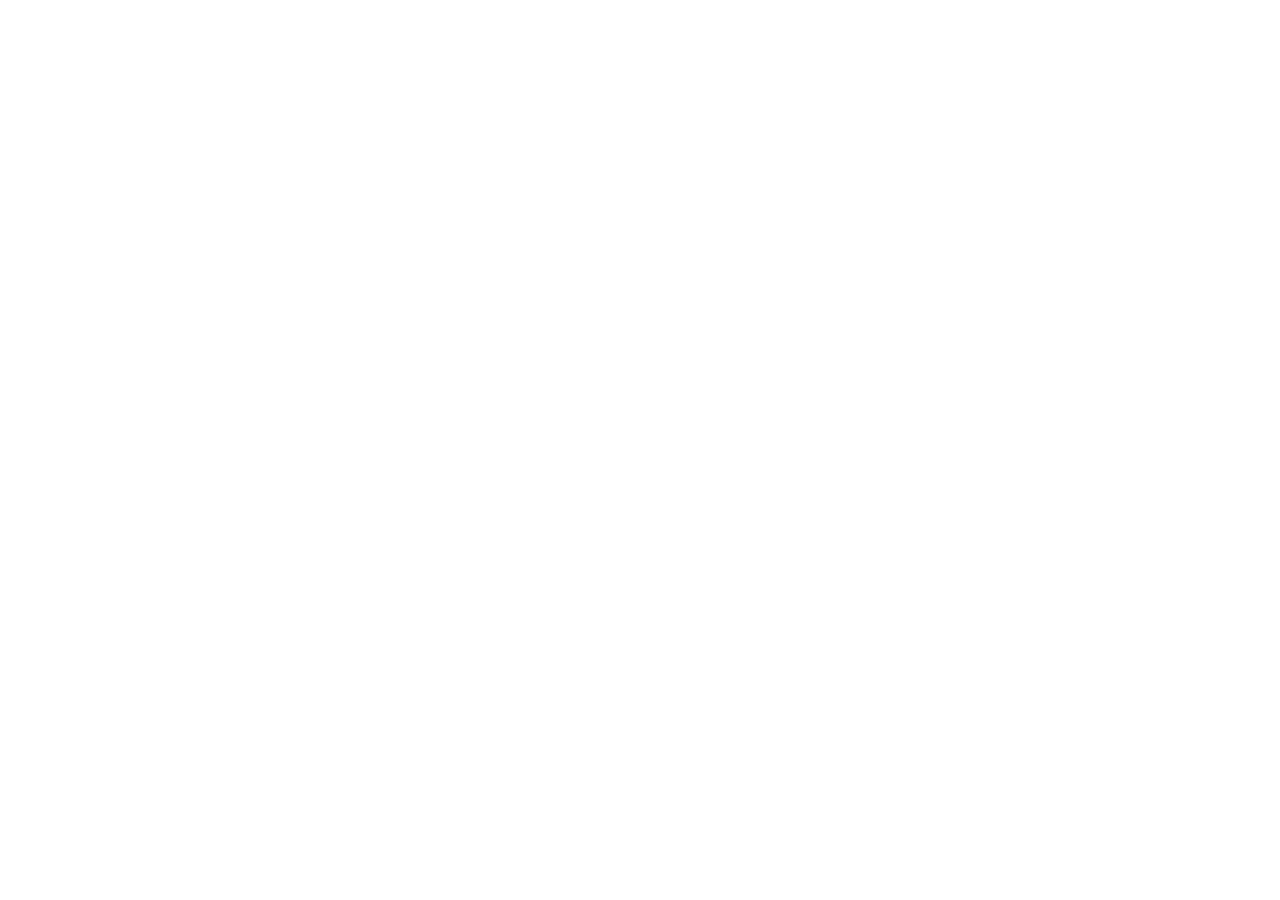
==== index.html @ e6fdae43 "Add files via upload" ====
<!doctype html>
<html lang="en">

  <head>
    <meta charset="UTF-8" />
    <meta
      name="viewport"
      content="width=device-width, initial-scale=1.0, maximum-scale=1" />
    <title>Para Minha Mui Diletíssima Cleo</title>    
    <!-- THIS IS THE START OF A COMMENT BLOCK, BLOCK TO BE DELETED: Google Fonts here, example:
    <link rel="preconnect" href="https://fonts.googleapis.com" />
    <link rel="preconnect" href="https://fonts.gstatic.com" crossorigin />
    <link href="https://fonts.googleapis.com/css2?family=Inter:wght@400;500;600;700&display=swap" rel="stylesheet" />
    THIS IS THE END OF A COMMENT BLOCK, BLOCK TO BE DELETED -->
    <script type="module" crossorigin src="/assets/index-CE3QT-Jr.js"></script>
    <link rel="stylesheet" crossorigin href="/assets/index-RmpLF4xP.css">
  </head>

  <body>
    <script id="manus-runtime">window.__MANUS_HOST_DEV__ = false;
(function(){"use strict";var Mr={exports:{}},Kn={};/**
 * @license React
 * react-jsx-runtime.production.js
 *
 * Copyright (c) Meta Platforms, Inc. and affiliates.
 *
 * This source code is licensed under the MIT license found in the
 * LICENSE file in the root directory of this source tree.
 */var $c;function um(){if($c)return Kn;$c=1;var r=Symbol.for("react.transitional.element"),i=Symbol.for("react.fragment");function c(s,d,m){var x=null;if(m!==void 0&&(x=""+m),d.key!==void 0&&(x=""+d.key),"key"in d){m={};for(var R in d)R!=="key"&&(m[R]=d[R])}else m=d;return d=m.ref,{$$typeof:r,type:s,key:x,ref:d!==void 0?d:null,props:m}}return Kn.Fragment=i,Kn.jsx=c,Kn.jsxs=c,Kn}var Fc;function dm(){return Fc||(Fc=1,Mr.exports=um()),Mr.exports}var h=dm(),Ar={exports:{}},Pn={},Rr={exports:{}},Nr={};/**
 * @license React
 * scheduler.production.js
 *
 * Copyright (c) Meta Platforms, Inc. and affiliates.
 *
 * This source code is licensed under the MIT license found in the
 * LICENSE file in the root directory of this source tree.
 */var Ic;function fm(){return Ic||(Ic=1,function(r){function i(A,q){var B=A.length;A.push(q);t:for(;0<B;){var bt=B-1>>>1,p=A[bt];if(0<d(p,q))A[bt]=q,A[B]=p,B=bt;else break t}}function c(A){return A.length===0?null:A[0]}function s(A){if(A.length===0)return null;var q=A[0],B=A.pop();if(B!==q){A[0]=B;t:for(var bt=0,p=A.length,O=p>>>1;bt<O;){var X=2*(bt+1)-1,G=A[X],Z=X+1,st=A[Z];if(0>d(G,B))Z<p&&0>d(st,G)?(A[bt]=st,A[Z]=B,bt=Z):(A[bt]=G,A[X]=B,bt=X);else if(Z<p&&0>d(st,B))A[bt]=st,A[Z]=B,bt=Z;else break t}}return q}function d(A,q){var B=A.sortIndex-q.sortIndex;return B!==0?B:A.id-q.id}if(r.unstable_now=void 0,typeof performance=="object"&&typeof performance.now=="function"){var m=performance;r.unstable_now=function(){return m.now()}}else{var x=Date,R=x.now();r.unstable_now=function(){return x.now()-R}}var C=[],v=[],D=1,j=null,J=3,at=!1,$=!1,nt=!1,ct=!1,ht=typeof setTimeout=="function"?setTimeout:null,St=typeof clearTimeout=="function"?clearTimeout:null,_=typeof setImmediate<"u"?setImmediate:null;function Y(A){for(var q=c(v);q!==null;){if(q.callback===null)s(v);else if(q.startTime<=A)s(v),q.sortIndex=q.expirationTime,i(C,q);else break;q=c(v)}}function H(A){if(nt=!1,Y(A),!$)if(c(C)!==null)$=!0,it||(it=!0,Bt());else{var q=c(v);q!==null&&Mt(H,q.startTime-A)}}var it=!1,rt=-1,V=5,xt=-1;function Be(){return ct?!0:!(r.unstable_now()-xt<V)}function te(){if(ct=!1,it){var A=r.unstable_now();xt=A;var q=!0;try{t:{$=!1,nt&&(nt=!1,St(rt),rt=-1),at=!0;var B=J;try{e:{for(Y(A),j=c(C);j!==null&&!(j.expirationTime>A&&Be());){var bt=j.callback;if(typeof bt=="function"){j.callback=null,J=j.priorityLevel;var p=bt(j.expirationTime<=A);if(A=r.unstable_now(),typeof p=="function"){j.callback=p,Y(A),q=!0;break e}j===c(C)&&s(C),Y(A)}else s(C);j=c(C)}if(j!==null)q=!0;else{var O=c(v);O!==null&&Mt(H,O.startTime-A),q=!1}}break t}finally{j=null,J=B,at=!1}q=void 0}}finally{q?Bt():it=!1}}}var Bt;if(typeof _=="function")Bt=function(){_(te)};else if(typeof MessageChannel<"u"){var me=new MessageChannel,Se=me.port2;me.port1.onmessage=te,Bt=function(){Se.postMessage(null)}}else Bt=function(){ht(te,0)};function Mt(A,q){rt=ht(function(){A(r.unstable_now())},q)}r.unstable_IdlePriority=5,r.unstable_ImmediatePriority=1,r.unstable_LowPriority=4,r.unstable_NormalPriority=3,r.unstable_Profiling=null,r.unstable_UserBlockingPriority=2,r.unstable_cancelCallback=function(A){A.callback=null},r.unstable_forceFrameRate=function(A){0>A||125<A?console.error("forceFrameRate takes a positive int between 0 and 125, forcing frame rates higher than 125 fps is not supported"):V=0<A?Math.floor(1e3/A):5},r.unstable_getCurrentPriorityLevel=function(){return J},r.unstable_next=function(A){switch(J){case 1:case 2:case 3:var q=3;break;default:q=J}var B=J;J=q;try{return A()}finally{J=B}},r.unstable_requestPaint=function(){ct=!0},r.unstable_runWithPriority=function(A,q){switch(A){case 1:case 2:case 3:case 4:case 5:break;default:A=3}var B=J;J=A;try{return q()}finally{J=B}},r.unstable_scheduleCallback=function(A,q,B){var bt=r.unstable_now();switch(typeof B=="object"&&B!==null?(B=B.delay,B=typeof B=="number"&&0<B?bt+B:bt):B=bt,A){case 1:var p=-1;break;case 2:p=250;break;case 5:p=1073741823;break;case 4:p=1e4;break;default:p=5e3}return p=B+p,A={id:D++,callback:q,priorityLevel:A,startTime:B,expirationTime:p,sortIndex:-1},B>bt?(A.sortIndex=B,i(v,A),c(C)===null&&A===c(v)&&(nt?(St(rt),rt=-1):nt=!0,Mt(H,B-bt))):(A.sortIndex=p,i(C,A),$||at||($=!0,it||(it=!0,Bt()))),A},r.unstable_shouldYield=Be,r.unstable_wrapCallback=function(A){var q=J;return function(){var B=J;J=q;try{return A.apply(this,arguments)}finally{J=B}}}}(Nr)),Nr}var tu;function hm(){return tu||(tu=1,Rr.exports=fm()),Rr.exports}var zr={exports:{}},ut={};/**
 * @license React
 * react.production.js
 *
 * Copyright (c) Meta Platforms, Inc. and affiliates.
 *
 * This source code is licensed under the MIT license found in the
 * LICENSE file in the root directory of this source tree.
 */var eu;function mm(){if(eu)return ut;eu=1;var r=Symbol.for("react.transitional.element"),i=Symbol.for("react.portal"),c=Symbol.for("react.fragment"),s=Symbol.for("react.strict_mode"),d=Symbol.for("react.profiler"),m=Symbol.for("react.consumer"),x=Symbol.for("react.context"),R=Symbol.for("react.forward_ref"),C=Symbol.for("react.suspense"),v=Symbol.for("react.memo"),D=Symbol.for("react.lazy"),j=Symbol.iterator;function J(p){return p===null||typeof p!="object"?null:(p=j&&p[j]||p["@@iterator"],typeof p=="function"?p:null)}var at={isMounted:function(){return!1},enqueueForceUpdate:function(){},enqueueReplaceState:function(){},enqueueSetState:function(){}},$=Object.assign,nt={};function ct(p,O,X){this.props=p,this.context=O,this.refs=nt,this.updater=X||at}ct.prototype.isReactComponent={},ct.prototype.setState=function(p,O){if(typeof p!="object"&&typeof p!="function"&&p!=null)throw Error("takes an object of state variables to update or a function which returns an object of state variables.");this.updater.enqueueSetState(this,p,O,"setState")},ct.prototype.forceUpdate=function(p){this.updater.enqueueForceUpdate(this,p,"forceUpdate")};function ht(){}ht.prototype=ct.prototype;function St(p,O,X){this.props=p,this.context=O,this.refs=nt,this.updater=X||at}var _=St.prototype=new ht;_.constructor=St,$(_,ct.prototype),_.isPureReactComponent=!0;var Y=Array.isArray,H={H:null,A:null,T:null,S:null,V:null},it=Object.prototype.hasOwnProperty;function rt(p,O,X,G,Z,st){return X=st.ref,{$$typeof:r,type:p,key:O,ref:X!==void 0?X:null,props:st}}function V(p,O){return rt(p.type,O,void 0,void 0,void 0,p.props)}function xt(p){return typeof p=="object"&&p!==null&&p.$$typeof===r}function Be(p){var O={"=":"=0",":":"=2"};return"$"+p.replace(/[=:]/g,function(X){return O[X]})}var te=/\/+/g;function Bt(p,O){return typeof p=="object"&&p!==null&&p.key!=null?Be(""+p.key):O.toString(36)}function me(){}function Se(p){switch(p.status){case"fulfilled":return p.value;case"rejected":throw p.reason;default:switch(typeof p.status=="string"?p.then(me,me):(p.status="pending",p.then(function(O){p.status==="pending"&&(p.status="fulfilled",p.value=O)},function(O){p.status==="pending"&&(p.status="rejected",p.reason=O)})),p.status){case"fulfilled":return p.value;case"rejected":throw p.reason}}throw p}function Mt(p,O,X,G,Z){var st=typeof p;(st==="undefined"||st==="boolean")&&(p=null);var I=!1;if(p===null)I=!0;else switch(st){case"bigint":case"string":case"number":I=!0;break;case"object":switch(p.$$typeof){case r:case i:I=!0;break;case D:return I=p._init,Mt(I(p._payload),O,X,G,Z)}}if(I)return Z=Z(p),I=G===""?"."+Bt(p,0):G,Y(Z)?(X="",I!=null&&(X=I.replace(te,"$&/")+"/"),Mt(Z,O,X,"",function(Jt){return Jt})):Z!=null&&(xt(Z)&&(Z=V(Z,X+(Z.key==null||p&&p.key===Z.key?"":(""+Z.key).replace(te,"$&/")+"/")+I)),O.push(Z)),1;I=0;var gt=G===""?".":G+":";if(Y(p))for(var Tt=0;Tt<p.length;Tt++)G=p[Tt],st=gt+Bt(G,Tt),I+=Mt(G,O,X,st,Z);else if(Tt=J(p),typeof Tt=="function")for(p=Tt.call(p),Tt=0;!(G=p.next()).done;)G=G.value,st=gt+Bt(G,Tt++),I+=Mt(G,O,X,st,Z);else if(st==="object"){if(typeof p.then=="function")return Mt(Se(p),O,X,G,Z);throw O=String(p),Error("Objects are not valid as a React child (found: "+(O==="[object Object]"?"object with keys {"+Object.keys(p).join(", ")+"}":O)+"). If you meant to render a collection of children, use an array instead.")}return I}function A(p,O,X){if(p==null)return p;var G=[],Z=0;return Mt(p,G,"","",function(st){return O.call(X,st,Z++)}),G}function q(p){if(p._status===-1){var O=p._result;O=O(),O.then(function(X){(p._status===0||p._status===-1)&&(p._status=1,p._result=X)},function(X){(p._status===0||p._status===-1)&&(p._status=2,p._result=X)}),p._status===-1&&(p._status=0,p._result=O)}if(p._status===1)return p._result.default;throw p._result}var B=typeof reportError=="function"?reportError:function(p){if(typeof window=="object"&&typeof window.ErrorEvent=="function"){var O=new window.ErrorEvent("error",{bubbles:!0,cancelable:!0,message:typeof p=="object"&&p!==null&&typeof p.message=="string"?String(p.message):String(p),error:p});if(!window.dispatchEvent(O))return}else if(typeof process=="object"&&typeof process.emit=="function"){process.emit("uncaughtException",p);return}console.error(p)};function bt(){}return ut.Children={map:A,forEach:function(p,O,X){A(p,function(){O.apply(this,arguments)},X)},count:function(p){var O=0;return A(p,function(){O++}),O},toArray:function(p){return A(p,function(O){return O})||[]},only:function(p){if(!xt(p))throw Error("React.Children.only expected to receive a single React element child.");return p}},ut.Component=ct,ut.Fragment=c,ut.Profiler=d,ut.PureComponent=St,ut.StrictMode=s,ut.Suspense=C,ut.__CLIENT_INTERNALS_DO_NOT_USE_OR_WARN_USERS_THEY_CANNOT_UPGRADE=H,ut.__COMPILER_RUNTIME={__proto__:null,c:function(p){return H.H.useMemoCache(p)}},ut.cache=function(p){return function(){return p.apply(null,arguments)}},ut.cloneElement=function(p,O,X){if(p==null)throw Error("The argument must be a React element, but you passed "+p+".");var G=$({},p.props),Z=p.key,st=void 0;if(O!=null)for(I in O.ref!==void 0&&(st=void 0),O.key!==void 0&&(Z=""+O.key),O)!it.call(O,I)||I==="key"||I==="__self"||I==="__source"||I==="ref"&&O.ref===void 0||(G[I]=O[I]);var I=arguments.length-2;if(I===1)G.children=X;else if(1<I){for(var gt=Array(I),Tt=0;Tt<I;Tt++)gt[Tt]=arguments[Tt+2];G.children=gt}return rt(p.type,Z,void 0,void 0,st,G)},ut.createContext=function(p){return p={$$typeof:x,_currentValue:p,_currentValue2:p,_threadCount:0,Provider:null,Consumer:null},p.Provider=p,p.Consumer={$$typeof:m,_context:p},p},ut.createElement=function(p,O,X){var G,Z={},st=null;if(O!=null)for(G in O.key!==void 0&&(st=""+O.key),O)it.call(O,G)&&G!=="key"&&G!=="__self"&&G!=="__source"&&(Z[G]=O[G]);var I=arguments.length-2;if(I===1)Z.children=X;else if(1<I){for(var gt=Array(I),Tt=0;Tt<I;Tt++)gt[Tt]=arguments[Tt+2];Z.children=gt}if(p&&p.defaultProps)for(G in I=p.defaultProps,I)Z[G]===void 0&&(Z[G]=I[G]);return rt(p,st,void 0,void 0,null,Z)},ut.createRef=function(){return{current:null}},ut.forwardRef=function(p){return{$$typeof:R,render:p}},ut.isValidElement=xt,ut.lazy=function(p){return{$$typeof:D,_payload:{_status:-1,_result:p},_init:q}},ut.memo=function(p,O){return{$$typeof:v,type:p,compare:O===void 0?null:O}},ut.startTransition=function(p){var O=H.T,X={};H.T=X;try{var G=p(),Z=H.S;Z!==null&&Z(X,G),typeof G=="object"&&G!==null&&typeof G.then=="function"&&G.then(bt,B)}catch(st){B(st)}finally{H.T=O}},ut.unstable_useCacheRefresh=function(){return H.H.useCacheRefresh()},ut.use=function(p){return H.H.use(p)},ut.useActionState=function(p,O,X){return H.H.useActionState(p,O,X)},ut.useCallback=function(p,O){return H.H.useCallback(p,O)},ut.useContext=function(p){return H.H.useContext(p)},ut.useDebugValue=function(){},ut.useDeferredValue=function(p,O){return H.H.useDeferredValue(p,O)},ut.useEffect=function(p,O,X){var G=H.H;if(typeof X=="function")throw Error("useEffect CRUD overload is not enabled in this build of React.");return G.useEffect(p,O)},ut.useId=function(){return H.H.useId()},ut.useImperativeHandle=function(p,O,X){return H.H.useImperativeHandle(p,O,X)},ut.useInsertionEffect=function(p,O){return H.H.useInsertionEffect(p,O)},ut.useLayoutEffect=function(p,O){return H.H.useLayoutEffect(p,O)},ut.useMemo=function(p,O){return H.H.useMemo(p,O)},ut.useOptimistic=function(p,O){return H.H.useOptimistic(p,O)},ut.useReducer=function(p,O,X){return H.H.useReducer(p,O,X)},ut.useRef=function(p){return H.H.useRef(p)},ut.useState=function(p){return H.H.useState(p)},ut.useSyncExternalStore=function(p,O,X){return H.H.useSyncExternalStore(p,O,X)},ut.useTransition=function(){return H.H.useTransition()},ut.version="19.1.1",ut}var lu;function _r(){return lu||(lu=1,zr.exports=mm()),zr.exports}var kr={exports:{}},he={};/**
 * @license React
 * react-dom.production.js
 *
 * Copyright (c) Meta Platforms, Inc. and affiliates.
 *
 * This source code is licensed under the MIT license found in the
 * LICENSE file in the root directory of this source tree.
 */var au;function gm(){if(au)return he;au=1;var r=_r();function i(C){var v="https://react.dev/errors/"+C;if(1<arguments.length){v+="?args[]="+encodeURIComponent(arguments[1]);for(var D=2;D<arguments.length;D++)v+="&args[]="+encodeURIComponent(arguments[D])}return"Minified React error #"+C+"; visit "+v+" for the full message or use the non-minified dev environment for full errors and additional helpful warnings."}function c(){}var s={d:{f:c,r:function(){throw Error(i(522))},D:c,C:c,L:c,m:c,X:c,S:c,M:c},p:0,findDOMNode:null},d=Symbol.for("react.portal");function m(C,v,D){var j=3<arguments.length&&arguments[3]!==void 0?arguments[3]:null;return{$$typeof:d,key:j==null?null:""+j,children:C,containerInfo:v,implementation:D}}var x=r.__CLIENT_INTERNALS_DO_NOT_USE_OR_WARN_USERS_THEY_CANNOT_UPGRADE;function R(C,v){if(C==="font")return"";if(typeof v=="string")return v==="use-credentials"?v:""}return he.__DOM_INTERNALS_DO_NOT_USE_OR_WARN_USERS_THEY_CANNOT_UPGRADE=s,he.createPortal=function(C,v){var D=2<arguments.length&&arguments[2]!==void 0?arguments[2]:null;if(!v||v.nodeType!==1&&v.nodeType!==9&&v.nodeType!==11)throw Error(i(299));return m(C,v,null,D)},he.flushSync=function(C){var v=x.T,D=s.p;try{if(x.T=null,s.p=2,C)return C()}finally{x.T=v,s.p=D,s.d.f()}},he.preconnect=function(C,v){typeof C=="string"&&(v?(v=v.crossOrigin,v=typeof v=="string"?v==="use-credentials"?v:"":void 0):v=null,s.d.C(C,v))},he.prefetchDNS=function(C){typeof C=="string"&&s.d.D(C)},he.preinit=function(C,v){if(typeof C=="string"&&v&&typeof v.as=="string"){var D=v.as,j=R(D,v.crossOrigin),J=typeof v.integrity=="string"?v.integrity:void 0,at=typeof v.fetchPriority=="string"?v.fetchPriority:void 0;D==="style"?s.d.S(C,typeof v.precedence=="string"?v.precedence:void 0,{crossOrigin:j,integrity:J,fetchPriority:at}):D==="script"&&s.d.X(C,{crossOrigin:j,integrity:J,fetchPriority:at,nonce:typeof v.nonce=="string"?v.nonce:void 0})}},he.preinitModule=function(C,v){if(typeof C=="string")if(typeof v=="object"&&v!==null){if(v.as==null||v.as==="script"){var D=R(v.as,v.crossOrigin);s.d.M(C,{crossOrigin:D,integrity:typeof v.integrity=="string"?v.integrity:void 0,nonce:typeof v.nonce=="string"?v.nonce:void 0})}}else v==null&&s.d.M(C)},he.preload=function(C,v){if(typeof C=="string"&&typeof v=="object"&&v!==null&&typeof v.as=="string"){var D=v.as,j=R(D,v.crossOrigin);s.d.L(C,D,{crossOrigin:j,integrity:typeof v.integrity=="string"?v.integrity:void 0,nonce:typeof v.nonce=="string"?v.nonce:void 0,type:typeof v.type=="string"?v.type:void 0,fetchPriority:typeof v.fetchPriority=="string"?v.fetchPriority:void 0,referrerPolicy:typeof v.referrerPolicy=="string"?v.referrerPolicy:void 0,imageSrcSet:typeof v.imageSrcSet=="string"?v.imageSrcSet:void 0,imageSizes:typeof v.imageSizes=="string"?v.imageSizes:void 0,media:typeof v.media=="string"?v.media:void 0})}},he.preloadModule=function(C,v){if(typeof C=="string")if(v){var D=R(v.as,v.crossOrigin);s.d.m(C,{as:typeof v.as=="string"&&v.as!=="script"?v.as:void 0,crossOrigin:D,integrity:typeof v.integrity=="string"?v.integrity:void 0})}else s.d.m(C)},he.requestFormReset=function(C){s.d.r(C)},he.unstable_batchedUpdates=function(C,v){return C(v)},he.useFormState=function(C,v,D){return x.H.useFormState(C,v,D)},he.useFormStatus=function(){return x.H.useHostTransitionStatus()},he.version="19.1.1",he}var nu;function pm(){if(nu)return kr.exports;nu=1;function r(){if(!(typeof __REACT_DEVTOOLS_GLOBAL_HOOK__>"u"||typeof __REACT_DEVTOOLS_GLOBAL_HOOK__.checkDCE!="function"))try{__REACT_DEVTOOLS_GLOBAL_HOOK__.checkDCE(r)}catch(i){console.error(i)}}return r(),kr.exports=gm(),kr.exports}/**
 * @license React
 * react-dom-client.production.js
 *
 * Copyright (c) Meta Platforms, Inc. and affiliates.
 *
 * This source code is licensed under the MIT license found in the
 * LICENSE file in the root directory of this source tree.
 */var ou;function ym(){if(ou)return Pn;ou=1;var r=hm(),i=_r(),c=pm();function s(t){var e="https://react.dev/errors/"+t;if(1<arguments.length){e+="?args[]="+encodeURIComponent(arguments[1]);for(var l=2;l<arguments.length;l++)e+="&args[]="+encodeURIComponent(arguments[l])}return"Minified React error #"+t+"; visit "+e+" for the full message or use the non-minified dev environment for full errors and additional helpful warnings."}function d(t){return!(!t||t.nodeType!==1&&t.nodeType!==9&&t.nodeType!==11)}function m(t){var e=t,l=t;if(t.alternate)for(;e.return;)e=e.return;else{t=e;do e=t,(e.flags&4098)!==0&&(l=e.return),t=e.return;while(t)}return e.tag===3?l:null}function x(t){if(t.tag===13){var e=t.memoizedState;if(e===null&&(t=t.alternate,t!==null&&(e=t.memoizedState)),e!==null)return e.dehydrated}return null}function R(t){if(m(t)!==t)throw Error(s(188))}function C(t){var e=t.alternate;if(!e){if(e=m(t),e===null)throw Error(s(188));return e!==t?null:t}for(var l=t,a=e;;){var n=l.return;if(n===null)break;var o=n.alternate;if(o===null){if(a=n.return,a!==null){l=a;continue}break}if(n.child===o.child){for(o=n.child;o;){if(o===l)return R(n),t;if(o===a)return R(n),e;o=o.sibling}throw Error(s(188))}if(l.return!==a.return)l=n,a=o;else{for(var u=!1,f=n.child;f;){if(f===l){u=!0,l=n,a=o;break}if(f===a){u=!0,a=n,l=o;break}f=f.sibling}if(!u){for(f=o.child;f;){if(f===l){u=!0,l=o,a=n;break}if(f===a){u=!0,a=o,l=n;break}f=f.sibling}if(!u)throw Error(s(189))}}if(l.alternate!==a)throw Error(s(190))}if(l.tag!==3)throw Error(s(188));return l.stateNode.current===l?t:e}function v(t){var e=t.tag;if(e===5||e===26||e===27||e===6)return t;for(t=t.child;t!==null;){if(e=v(t),e!==null)return e;t=t.sibling}return null}var D=Object.assign,j=Symbol.for("react.element"),J=Symbol.for("react.transitional.element"),at=Symbol.for("react.portal"),$=Symbol.for("react.fragment"),nt=Symbol.for("react.strict_mode"),ct=Symbol.for("react.profiler"),ht=Symbol.for("react.provider"),St=Symbol.for("react.consumer"),_=Symbol.for("react.context"),Y=Symbol.for("react.forward_ref"),H=Symbol.for("react.suspense"),it=Symbol.for("react.suspense_list"),rt=Symbol.for("react.memo"),V=Symbol.for("react.lazy"),xt=Symbol.for("react.activity"),Be=Symbol.for("react.memo_cache_sentinel"),te=Symbol.iterator;function Bt(t){return t===null||typeof t!="object"?null:(t=te&&t[te]||t["@@iterator"],typeof t=="function"?t:null)}var me=Symbol.for("react.client.reference");function Se(t){if(t==null)return null;if(typeof t=="function")return t.$$typeof===me?null:t.displayName||t.name||null;if(typeof t=="string")return t;switch(t){case $:return"Fragment";case ct:return"Profiler";case nt:return"StrictMode";case H:return"Suspense";case it:return"SuspenseList";case xt:return"Activity"}if(typeof t=="object")switch(t.$$typeof){case at:return"Portal";case _:return(t.displayName||"Context")+".Provider";case St:return(t._context.displayName||"Context")+".Consumer";case Y:var e=t.render;return t=t.displayName,t||(t=e.displayName||e.name||"",t=t!==""?"ForwardRef("+t+")":"ForwardRef"),t;case rt:return e=t.displayName||null,e!==null?e:Se(t.type)||"Memo";case V:e=t._payload,t=t._init;try{return Se(t(e))}catch{}}return null}var Mt=Array.isArray,A=i.__CLIENT_INTERNALS_DO_NOT_USE_OR_WARN_USERS_THEY_CANNOT_UPGRADE,q=c.__DOM_INTERNALS_DO_NOT_USE_OR_WARN_USERS_THEY_CANNOT_UPGRADE,B={pending:!1,data:null,method:null,action:null},bt=[],p=-1;function O(t){return{current:t}}function X(t){0>p||(t.current=bt[p],bt[p]=null,p--)}function G(t,e){p++,bt[p]=t.current,t.current=e}var Z=O(null),st=O(null),I=O(null),gt=O(null);function Tt(t,e){switch(G(I,e),G(st,t),G(Z,null),e.nodeType){case 9:case 11:t=(t=e.documentElement)&&(t=t.namespaceURI)?Hh(t):0;break;default:if(t=e.tagName,e=e.namespaceURI)e=Hh(e),t=Uh(e,t);else switch(t){case"svg":t=1;break;case"math":t=2;break;default:t=0}}X(Z),G(Z,t)}function Jt(){X(Z),X(st),X(I)}function Ke(t){t.memoizedState!==null&&G(gt,t);var e=Z.current,l=Uh(e,t.type);e!==l&&(G(st,t),G(Z,l))}function Ce(t){st.current===t&&(X(Z),X(st)),gt.current===t&&(X(gt),Wo._currentValue=B)}var Pe=Object.prototype.hasOwnProperty,yl=r.unstable_scheduleCallback,sn=r.unstable_cancelCallback,Ca=r.unstable_shouldYield,ri=r.unstable_requestPaint,ge=r.unstable_now,si=r.unstable_getCurrentPriorityLevel,Ul=r.unstable_ImmediatePriority,Fn=r.unstable_UserBlockingPriority,nl=r.unstable_NormalPriority,ci=r.unstable_LowPriority,Gl=r.unstable_IdlePriority,ui=r.log,Ea=r.unstable_setDisableYieldValue,ql=null,Wt=null;function Je(t){if(typeof ui=="function"&&Ea(t),Wt&&typeof Wt.setStrictMode=="function")try{Wt.setStrictMode(ql,t)}catch{}}var $t=Math.clz32?Math.clz32:fi,di=Math.log,Ta=Math.LN2;function fi(t){return t>>>=0,t===0?32:31-(di(t)/Ta|0)|0}var L=256,cn=4194304;function vl(t){var e=t&42;if(e!==0)return e;switch(t&-t){case 1:return 1;case 2:return 2;case 4:return 4;case 8:return 8;case 16:return 16;case 32:return 32;case 64:return 64;case 128:return 128;case 256:case 512:case 1024:case 2048:case 4096:case 8192:case 16384:case 32768:case 65536:case 131072:case 262144:case 524288:case 1048576:case 2097152:return t&4194048;case 4194304:case 8388608:case 16777216:case 33554432:return t&62914560;case 67108864:return 67108864;case 134217728:return 134217728;case 268435456:return 268435456;case 536870912:return 536870912;case 1073741824:return 0;default:return t}}function un(t,e,l){var a=t.pendingLanes;if(a===0)return 0;var n=0,o=t.suspendedLanes,u=t.pingedLanes;t=t.warmLanes;var f=a&134217727;return f!==0?(a=f&~o,a!==0?n=vl(a):(u&=f,u!==0?n=vl(u):l||(l=f&~t,l!==0&&(n=vl(l))))):(f=a&~o,f!==0?n=vl(f):u!==0?n=vl(u):l||(l=a&~t,l!==0&&(n=vl(l)))),n===0?0:e!==0&&e!==n&&(e&o)===0&&(o=n&-n,l=e&-e,o>=l||o===32&&(l&4194048)!==0)?e:n}function Dt(t,e){return(t.pendingLanes&~(t.suspendedLanes&~t.pingedLanes)&e)===0}function In(t,e){switch(t){case 1:case 2:case 4:case 8:case 64:return e+250;case 16:case 32:case 128:case 256:case 512:case 1024:case 2048:case 4096:case 8192:case 16384:case 32768:case 65536:case 131072:case 262144:case 524288:case 1048576:case 2097152:return e+5e3;case 4194304:case 8388608:case 16777216:case 33554432:return-1;case 67108864:case 134217728:case 268435456:case 536870912:case 1073741824:return-1;default:return-1}}function to(){var t=L;return L<<=1,(L&4194048)===0&&(L=256),t}function hi(){var t=cn;return cn<<=1,(cn&62914560)===0&&(cn=4194304),t}function eo(t){for(var e=[],l=0;31>l;l++)e.push(t);return e}function Da(t,e){t.pendingLanes|=e,e!==268435456&&(t.suspendedLanes=0,t.pingedLanes=0,t.warmLanes=0)}function Ir(t,e,l,a,n,o){var u=t.pendingLanes;t.pendingLanes=l,t.suspendedLanes=0,t.pingedLanes=0,t.warmLanes=0,t.expiredLanes&=l,t.entangledLanes&=l,t.errorRecoveryDisabledLanes&=l,t.shellSuspendCounter=0;var f=t.entanglements,g=t.expirationTimes,S=t.hiddenUpdates;for(l=u&~l;0<l;){var N=31-$t(l),k=1<<N;f[N]=0,g[N]=-1;var E=S[N];if(E!==null)for(S[N]=null,N=0;N<E.length;N++){var T=E[N];T!==null&&(T.lane&=-536870913)}l&=~k}a!==0&&mi(t,a,0),o!==0&&n===0&&t.tag!==0&&(t.suspendedLanes|=o&~(u&~e))}function mi(t,e,l){t.pendingLanes|=e,t.suspendedLanes&=~e;var a=31-$t(e);t.entangledLanes|=e,t.entanglements[a]=t.entanglements[a]|1073741824|l&4194090}function gi(t,e){var l=t.entangledLanes|=e;for(t=t.entanglements;l;){var a=31-$t(l),n=1<<a;n&e|t[a]&e&&(t[a]|=e),l&=~n}}function lo(t){switch(t){case 2:t=1;break;case 8:t=4;break;case 32:t=16;break;case 256:case 512:case 1024:case 2048:case 4096:case 8192:case 16384:case 32768:case 65536:case 131072:case 262144:case 524288:case 1048576:case 2097152:case 4194304:case 8388608:case 16777216:case 33554432:t=128;break;case 268435456:t=134217728;break;default:t=0}return t}function ao(t){return t&=-t,2<t?8<t?(t&134217727)!==0?32:268435456:8:2}function pi(){var t=q.p;return t!==0?t:(t=window.event,t===void 0?32:nm(t.type))}function ts(t,e){var l=q.p;try{return q.p=t,e()}finally{q.p=l}}var ol=Math.random().toString(36).slice(2),ee="__reactFiber$"+ol,pe="__reactProps$"+ol,Yl="__reactContainer$"+ol,no="__reactEvents$"+ol,es="__reactListeners$"+ol,ls="__reactHandles$"+ol,yi="__reactResources$"+ol,Ma="__reactMarker$"+ol;function oo(t){delete t[ee],delete t[pe],delete t[no],delete t[es],delete t[ls]}function Vl(t){var e=t[ee];if(e)return e;for(var l=t.parentNode;l;){if(e=l[Yl]||l[ee]){if(l=e.alternate,e.child!==null||l!==null&&l.child!==null)for(t=Vh(t);t!==null;){if(l=t[ee])return l;t=Vh(t)}return e}t=l,l=t.parentNode}return null}function Xl(t){if(t=t[ee]||t[Yl]){var e=t.tag;if(e===5||e===6||e===13||e===26||e===27||e===3)return t}return null}function Aa(t){var e=t.tag;if(e===5||e===26||e===27||e===6)return t.stateNode;throw Error(s(33))}function Zl(t){var e=t[yi];return e||(e=t[yi]={hoistableStyles:new Map,hoistableScripts:new Map}),e}function Vt(t){t[Ma]=!0}var vi=new Set,bi={};function bl(t,e){We(t,e),We(t+"Capture",e)}function We(t,e){for(bi[t]=e,t=0;t<e.length;t++)vi.add(e[t])}var as=RegExp("^[:A-Z_a-z\\u00C0-\\u00D6\\u00D8-\\u00F6\\u00F8-\\u02FF\\u0370-\\u037D\\u037F-\\u1FFF\\u200C-\\u200D\\u2070-\\u218F\\u2C00-\\u2FEF\\u3001-\\uD7FF\\uF900-\\uFDCF\\uFDF0-\\uFFFD][:A-Z_a-z\\u00C0-\\u00D6\\u00D8-\\u00F6\\u00F8-\\u02FF\\u0370-\\u037D\\u037F-\\u1FFF\\u200C-\\u200D\\u2070-\\u218F\\u2C00-\\u2FEF\\u3001-\\uD7FF\\uF900-\\uFDCF\\uFDF0-\\uFFFD\\-.0-9\\u00B7\\u0300-\\u036F\\u203F-\\u2040]*$"),xi={},wi={};function Ra(t){return Pe.call(wi,t)?!0:Pe.call(xi,t)?!1:as.test(t)?wi[t]=!0:(xi[t]=!0,!1)}function M(t,e,l){if(Ra(e))if(l===null)t.removeAttribute(e);else{switch(typeof l){case"undefined":case"function":case"symbol":t.removeAttribute(e);return;case"boolean":var a=e.toLowerCase().slice(0,5);if(a!=="data-"&&a!=="aria-"){t.removeAttribute(e);return}}t.setAttribute(e,""+l)}}function tt(t,e,l){if(l===null)t.removeAttribute(e);else{switch(typeof l){case"undefined":case"function":case"symbol":case"boolean":t.removeAttribute(e);return}t.setAttribute(e,""+l)}}function Ot(t,e,l,a){if(a===null)t.removeAttribute(l);else{switch(typeof a){case"undefined":case"function":case"symbol":case"boolean":t.removeAttribute(l);return}t.setAttributeNS(e,l,""+a)}}var le,Ee;function ae(t){if(le===void 0)try{throw Error()}catch(l){var e=l.stack.trim().match(/\n( *(at )?)/);le=e&&e[1]||"",Ee=-1<l.stack.indexOf(`
    at`)?" (<anonymous>)":-1<l.stack.indexOf("@")?"@unknown:0:0":""}return`
`+le+t+Ee}var Le=!1;function He(t,e){if(!t||Le)return"";Le=!0;var l=Error.prepareStackTrace;Error.prepareStackTrace=void 0;try{var a={DetermineComponentFrameRoot:function(){try{if(e){var k=function(){throw Error()};if(Object.defineProperty(k.prototype,"props",{set:function(){throw Error()}}),typeof Reflect=="object"&&Reflect.construct){try{Reflect.construct(k,[])}catch(T){var E=T}Reflect.construct(t,[],k)}else{try{k.call()}catch(T){E=T}t.call(k.prototype)}}else{try{throw Error()}catch(T){E=T}(k=t())&&typeof k.catch=="function"&&k.catch(function(){})}}catch(T){if(T&&E&&typeof T.stack=="string")return[T.stack,E.stack]}return[null,null]}};a.DetermineComponentFrameRoot.displayName="DetermineComponentFrameRoot";var n=Object.getOwnPropertyDescriptor(a.DetermineComponentFrameRoot,"name");n&&n.configurable&&Object.defineProperty(a.DetermineComponentFrameRoot,"name",{value:"DetermineComponentFrameRoot"});var o=a.DetermineComponentFrameRoot(),u=o[0],f=o[1];if(u&&f){var g=u.split(`
`),S=f.split(`
`);for(n=a=0;a<g.length&&!g[a].includes("DetermineComponentFrameRoot");)a++;for(;n<S.length&&!S[n].includes("DetermineComponentFrameRoot");)n++;if(a===g.length||n===S.length)for(a=g.length-1,n=S.length-1;1<=a&&0<=n&&g[a]!==S[n];)n--;for(;1<=a&&0<=n;a--,n--)if(g[a]!==S[n]){if(a!==1||n!==1)do if(a--,n--,0>n||g[a]!==S[n]){var N=`
`+g[a].replace(" at new "," at ");return t.displayName&&N.includes("<anonymous>")&&(N=N.replace("<anonymous>",t.displayName)),N}while(1<=a&&0<=n);break}}}finally{Le=!1,Error.prepareStackTrace=l}return(l=t?t.displayName||t.name:"")?ae(l):""}function Ql(t){switch(t.tag){case 26:case 27:case 5:return ae(t.type);case 16:return ae("Lazy");case 13:return ae("Suspense");case 19:return ae("SuspenseList");case 0:case 15:return He(t.type,!1);case 11:return He(t.type.render,!1);case 1:return He(t.type,!0);case 31:return ae("Activity");default:return""}}function xl(t){try{var e="";do e+=Ql(t),t=t.return;while(t);return e}catch(l){return`
Error generating stack: `+l.message+`
`+l.stack}}function Xt(t){switch(typeof t){case"bigint":case"boolean":case"number":case"string":case"undefined":return t;case"object":return t;default:return""}}function il(t){var e=t.type;return(t=t.nodeName)&&t.toLowerCase()==="input"&&(e==="checkbox"||e==="radio")}function ve(t){var e=il(t)?"checked":"value",l=Object.getOwnPropertyDescriptor(t.constructor.prototype,e),a=""+t[e];if(!t.hasOwnProperty(e)&&typeof l<"u"&&typeof l.get=="function"&&typeof l.set=="function"){var n=l.get,o=l.set;return Object.defineProperty(t,e,{configurable:!0,get:function(){return n.call(this)},set:function(u){a=""+u,o.call(this,u)}}),Object.defineProperty(t,e,{enumerable:l.enumerable}),{getValue:function(){return a},setValue:function(u){a=""+u},stopTracking:function(){t._valueTracker=null,delete t[e]}}}}function re(t){t._valueTracker||(t._valueTracker=ve(t))}function rl(t){if(!t)return!1;var e=t._valueTracker;if(!e)return!0;var l=e.getValue(),a="";return t&&(a=il(t)?t.checked?"true":"false":t.value),t=a,t!==l?(e.setValue(t),!0):!1}function wl(t){if(t=t||(typeof document<"u"?document:void 0),typeof t>"u")return null;try{return t.activeElement||t.body}catch{return t.body}}var dn=/[\n"\\]/g;function se(t){return t.replace(dn,function(e){return"\\"+e.charCodeAt(0).toString(16)+" "})}function Kl(t,e,l,a,n,o,u,f){t.name="",u!=null&&typeof u!="function"&&typeof u!="symbol"&&typeof u!="boolean"?t.type=u:t.removeAttribute("type"),e!=null?u==="number"?(e===0&&t.value===""||t.value!=e)&&(t.value=""+Xt(e)):t.value!==""+Xt(e)&&(t.value=""+Xt(e)):u!=="submit"&&u!=="reset"||t.removeAttribute("value"),e!=null?Pl(t,u,Xt(e)):l!=null?Pl(t,u,Xt(l)):a!=null&&t.removeAttribute("value"),n==null&&o!=null&&(t.defaultChecked=!!o),n!=null&&(t.checked=n&&typeof n!="function"&&typeof n!="symbol"),f!=null&&typeof f!="function"&&typeof f!="symbol"&&typeof f!="boolean"?t.name=""+Xt(f):t.removeAttribute("name")}function Na(t,e,l,a,n,o,u,f){if(o!=null&&typeof o!="function"&&typeof o!="symbol"&&typeof o!="boolean"&&(t.type=o),e!=null||l!=null){if(!(o!=="submit"&&o!=="reset"||e!=null))return;l=l!=null?""+Xt(l):"",e=e!=null?""+Xt(e):l,f||e===t.value||(t.value=e),t.defaultValue=e}a=a??n,a=typeof a!="function"&&typeof a!="symbol"&&!!a,t.checked=f?t.checked:!!a,t.defaultChecked=!!a,u!=null&&typeof u!="function"&&typeof u!="symbol"&&typeof u!="boolean"&&(t.name=u)}function Pl(t,e,l){e==="number"&&wl(t.ownerDocument)===t||t.defaultValue===""+l||(t.defaultValue=""+l)}function $e(t,e,l,a){if(t=t.options,e){e={};for(var n=0;n<l.length;n++)e["$"+l[n]]=!0;for(l=0;l<t.length;l++)n=e.hasOwnProperty("$"+t[l].value),t[l].selected!==n&&(t[l].selected=n),n&&a&&(t[l].defaultSelected=!0)}else{for(l=""+Xt(l),e=null,n=0;n<t.length;n++){if(t[n].value===l){t[n].selected=!0,a&&(t[n].defaultSelected=!0);return}e!==null||t[n].disabled||(e=t[n])}e!==null&&(e.selected=!0)}}function za(t,e,l){if(e!=null&&(e=""+Xt(e),e!==t.value&&(t.value=e),l==null)){t.defaultValue!==e&&(t.defaultValue=e);return}t.defaultValue=l!=null?""+Xt(l):""}function _a(t,e,l,a){if(e==null){if(a!=null){if(l!=null)throw Error(s(92));if(Mt(a)){if(1<a.length)throw Error(s(93));a=a[0]}l=a}l==null&&(l=""),e=l}l=Xt(e),t.defaultValue=l,a=t.textContent,a===l&&a!==""&&a!==null&&(t.value=a)}function Fe(t,e){if(e){var l=t.firstChild;if(l&&l===t.lastChild&&l.nodeType===3){l.nodeValue=e;return}}t.textContent=e}var fn=new Set("animationIterationCount aspectRatio borderImageOutset borderImageSlice borderImageWidth boxFlex boxFlexGroup boxOrdinalGroup columnCount columns flex flexGrow flexPositive flexShrink flexNegative flexOrder gridArea gridRow gridRowEnd gridRowSpan gridRowStart gridColumn gridColumnEnd gridColumnSpan gridColumnStart fontWeight lineClamp lineHeight opacity order orphans scale tabSize widows zIndex zoom fillOpacity floodOpacity stopOpacity strokeDasharray strokeDashoffset strokeMiterlimit strokeOpacity strokeWidth MozAnimationIterationCount MozBoxFlex MozBoxFlexGroup MozLineClamp msAnimationIterationCount msFlex msZoom msFlexGrow msFlexNegative msFlexOrder msFlexPositive msFlexShrink msGridColumn msGridColumnSpan msGridRow msGridRowSpan WebkitAnimationIterationCount WebkitBoxFlex WebKitBoxFlexGroup WebkitBoxOrdinalGroup WebkitColumnCount WebkitColumns WebkitFlex WebkitFlexGrow WebkitFlexPositive WebkitFlexShrink WebkitLineClamp".split(" "));function ka(t,e,l){var a=e.indexOf("--")===0;l==null||typeof l=="boolean"||l===""?a?t.setProperty(e,""):e==="float"?t.cssFloat="":t[e]="":a?t.setProperty(e,l):typeof l!="number"||l===0||fn.has(e)?e==="float"?t.cssFloat=l:t[e]=(""+l).trim():t[e]=l+"px"}function Oa(t,e,l){if(e!=null&&typeof e!="object")throw Error(s(62));if(t=t.style,l!=null){for(var a in l)!l.hasOwnProperty(a)||e!=null&&e.hasOwnProperty(a)||(a.indexOf("--")===0?t.setProperty(a,""):a==="float"?t.cssFloat="":t[a]="");for(var n in e)a=e[n],e.hasOwnProperty(n)&&l[n]!==a&&ka(t,n,a)}else for(var o in e)e.hasOwnProperty(o)&&ka(t,o,e[o])}function ja(t){if(t.indexOf("-")===-1)return!1;switch(t){case"annotation-xml":case"color-profile":case"font-face":case"font-face-src":case"font-face-uri":case"font-face-format":case"font-face-name":case"missing-glyph":return!1;default:return!0}}var Si=new Map([["acceptCharset","accept-charset"],["htmlFor","for"],["httpEquiv","http-equiv"],["crossOrigin","crossorigin"],["accentHeight","accent-height"],["alignmentBaseline","alignment-baseline"],["arabicForm","arabic-form"],["baselineShift","baseline-shift"],["capHeight","cap-height"],["clipPath","clip-path"],["clipRule","clip-rule"],["colorInterpolation","color-interpolation"],["colorInterpolationFilters","color-interpolation-filters"],["colorProfile","color-profile"],["colorRendering","color-rendering"],["dominantBaseline","dominant-baseline"],["enableBackground","enable-background"],["fillOpacity","fill-opacity"],["fillRule","fill-rule"],["floodColor","flood-color"],["floodOpacity","flood-opacity"],["fontFamily","font-family"],["fontSize","font-size"],["fontSizeAdjust","font-size-adjust"],["fontStretch","font-stretch"],["fontStyle","font-style"],["fontVariant","font-variant"],["fontWeight","font-weight"],["glyphName","glyph-name"],["glyphOrientationHorizontal","glyph-orientation-horizontal"],["glyphOrientationVertical","glyph-orientation-vertical"],["horizAdvX","horiz-adv-x"],["horizOriginX","horiz-origin-x"],["imageRendering","image-rendering"],["letterSpacing","letter-spacing"],["lightingColor","lighting-color"],["markerEnd","marker-end"],["markerMid","marker-mid"],["markerStart","marker-start"],["overlinePosition","overline-position"],["overlineThickness","overline-thickness"],["paintOrder","paint-order"],["panose-1","panose-1"],["pointerEvents","pointer-events"],["renderingIntent","rendering-intent"],["shapeRendering","shape-rendering"],["stopColor","stop-color"],["stopOpacity","stop-opacity"],["strikethroughPosition","strikethrough-position"],["strikethroughThickness","strikethrough-thickness"],["strokeDasharray","stroke-dasharray"],["strokeDashoffset","stroke-dashoffset"],["strokeLinecap","stroke-linecap"],["strokeLinejoin","stroke-linejoin"],["strokeMiterlimit","stroke-miterlimit"],["strokeOpacity","stroke-opacity"],["strokeWidth","stroke-width"],["textAnchor","text-anchor"],["textDecoration","text-decoration"],["textRendering","text-rendering"],["transformOrigin","transform-origin"],["underlinePosition","underline-position"],["underlineThickness","underline-thickness"],["unicodeBidi","unicode-bidi"],["unicodeRange","unicode-range"],["unitsPerEm","units-per-em"],["vAlphabetic","v-alphabetic"],["vHanging","v-hanging"],["vIdeographic","v-ideographic"],["vMathematical","v-mathematical"],["vectorEffect","vector-effect"],["vertAdvY","vert-adv-y"],["vertOriginX","vert-origin-x"],["vertOriginY","vert-origin-y"],["wordSpacing","word-spacing"],["writingMode","writing-mode"],["xmlnsXlink","xmlns:xlink"],["xHeight","x-height"]]),Ci=/^[\u0000-\u001F ]*j[\r\n\t]*a[\r\n\t]*v[\r\n\t]*a[\r\n\t]*s[\r\n\t]*c[\r\n\t]*r[\r\n\t]*i[\r\n\t]*p[\r\n\t]*t[\r\n\t]*:/i;function Ba(t){return Ci.test(""+t)?"javascript:throw new Error('React has blocked a javascript: URL as a security precaution.')":t}var hn=null;function mn(t){return t=t.target||t.srcElement||window,t.correspondingUseElement&&(t=t.correspondingUseElement),t.nodeType===3?t.parentNode:t}var Sl=null,Cl=null;function io(t){var e=Xl(t);if(e&&(t=e.stateNode)){var l=t[pe]||null;t:switch(t=e.stateNode,e.type){case"input":if(Kl(t,l.value,l.defaultValue,l.defaultValue,l.checked,l.defaultChecked,l.type,l.name),e=l.name,l.type==="radio"&&e!=null){for(l=t;l.parentNode;)l=l.parentNode;for(l=l.querySelectorAll('input[name="'+se(""+e)+'"][type="radio"]'),e=0;e<l.length;e++){var a=l[e];if(a!==t&&a.form===t.form){var n=a[pe]||null;if(!n)throw Error(s(90));Kl(a,n.value,n.defaultValue,n.defaultValue,n.checked,n.defaultChecked,n.type,n.name)}}for(e=0;e<l.length;e++)a=l[e],a.form===t.form&&rl(a)}break t;case"textarea":za(t,l.value,l.defaultValue);break t;case"select":e=l.value,e!=null&&$e(t,!!l.multiple,e,!1)}}}var gn=!1;function ro(t,e,l){if(gn)return t(e,l);gn=!0;try{var a=t(e);return a}finally{if(gn=!1,(Sl!==null||Cl!==null)&&(ir(),Sl&&(e=Sl,t=Cl,Cl=Sl=null,io(e),t)))for(e=0;e<t.length;e++)io(t[e])}}function Jl(t,e){var l=t.stateNode;if(l===null)return null;var a=l[pe]||null;if(a===null)return null;l=a[e];t:switch(e){case"onClick":case"onClickCapture":case"onDoubleClick":case"onDoubleClickCapture":case"onMouseDown":case"onMouseDownCapture":case"onMouseMove":case"onMouseMoveCapture":case"onMouseUp":case"onMouseUpCapture":case"onMouseEnter":(a=!a.disabled)||(t=t.type,a=!(t==="button"||t==="input"||t==="select"||t==="textarea")),t=!a;break t;default:t=!1}if(t)return null;if(l&&typeof l!="function")throw Error(s(231,e,typeof l));return l}var Ue=!(typeof window>"u"||typeof window.document>"u"||typeof window.document.createElement>"u"),pn=!1;if(Ue)try{var Wl={};Object.defineProperty(Wl,"passive",{get:function(){pn=!0}}),window.addEventListener("test",Wl,Wl),window.removeEventListener("test",Wl,Wl)}catch{pn=!1}var Ie=null,yn=null,La=null;function so(){if(La)return La;var t,e=yn,l=e.length,a,n="value"in Ie?Ie.value:Ie.textContent,o=n.length;for(t=0;t<l&&e[t]===n[t];t++);var u=l-t;for(a=1;a<=u&&e[l-a]===n[o-a];a++);return La=n.slice(t,1<a?1-a:void 0)}function Ha(t){var e=t.keyCode;return"charCode"in t?(t=t.charCode,t===0&&e===13&&(t=13)):t=e,t===10&&(t=13),32<=t||t===13?t:0}function Ua(){return!0}function co(){return!1}function ce(t){function e(l,a,n,o,u){this._reactName=l,this._targetInst=n,this.type=a,this.nativeEvent=o,this.target=u,this.currentTarget=null;for(var f in t)t.hasOwnProperty(f)&&(l=t[f],this[f]=l?l(o):o[f]);return this.isDefaultPrevented=(o.defaultPrevented!=null?o.defaultPrevented:o.returnValue===!1)?Ua:co,this.isPropagationStopped=co,this}return D(e.prototype,{preventDefault:function(){this.defaultPrevented=!0;var l=this.nativeEvent;l&&(l.preventDefault?l.preventDefault():typeof l.returnValue!="unknown"&&(l.returnValue=!1),this.isDefaultPrevented=Ua)},stopPropagation:function(){var l=this.nativeEvent;l&&(l.stopPropagation?l.stopPropagation():typeof l.cancelBubble!="unknown"&&(l.cancelBubble=!0),this.isPropagationStopped=Ua)},persist:function(){},isPersistent:Ua}),e}var sl={eventPhase:0,bubbles:0,cancelable:0,timeStamp:function(t){return t.timeStamp||Date.now()},defaultPrevented:0,isTrusted:0},Ga=ce(sl),$l=D({},sl,{view:0,detail:0}),Ei=ce($l),Ti,uo,fo,Di=D({},$l,{screenX:0,screenY:0,clientX:0,clientY:0,pageX:0,pageY:0,ctrlKey:0,shiftKey:0,altKey:0,metaKey:0,getModifierState:os,button:0,buttons:0,relatedTarget:function(t){return t.relatedTarget===void 0?t.fromElement===t.srcElement?t.toElement:t.fromElement:t.relatedTarget},movementX:function(t){return"movementX"in t?t.movementX:(t!==fo&&(fo&&t.type==="mousemove"?(Ti=t.screenX-fo.screenX,uo=t.screenY-fo.screenY):uo=Ti=0,fo=t),Ti)},movementY:function(t){return"movementY"in t?t.movementY:uo}}),Vu=ce(Di),D0=D({},Di,{dataTransfer:0}),M0=ce(D0),A0=D({},$l,{relatedTarget:0}),ns=ce(A0),R0=D({},sl,{animationName:0,elapsedTime:0,pseudoElement:0}),N0=ce(R0),z0=D({},sl,{clipboardData:function(t){return"clipboardData"in t?t.clipboardData:window.clipboardData}}),_0=ce(z0),k0=D({},sl,{data:0}),Xu=ce(k0),O0={Esc:"Escape",Spacebar:" ",Left:"ArrowLeft",Up:"ArrowUp",Right:"ArrowRight",Down:"ArrowDown",Del:"Delete",Win:"OS",Menu:"ContextMenu",Apps:"ContextMenu",Scroll:"ScrollLock",MozPrintableKey:"Unidentified"},j0={8:"Backspace",9:"Tab",12:"Clear",13:"Enter",16:"Shift",17:"Control",18:"Alt",19:"Pause",20:"CapsLock",27:"Escape",32:" ",33:"PageUp",34:"PageDown",35:"End",36:"Home",37:"ArrowLeft",38:"ArrowUp",39:"ArrowRight",40:"ArrowDown",45:"Insert",46:"Delete",112:"F1",113:"F2",114:"F3",115:"F4",116:"F5",117:"F6",118:"F7",119:"F8",120:"F9",121:"F10",122:"F11",123:"F12",144:"NumLock",145:"ScrollLock",224:"Meta"},B0={Alt:"altKey",Control:"ctrlKey",Meta:"metaKey",Shift:"shiftKey"};function L0(t){var e=this.nativeEvent;return e.getModifierState?e.getModifierState(t):(t=B0[t])?!!e[t]:!1}function os(){return L0}var H0=D({},$l,{key:function(t){if(t.key){var e=O0[t.key]||t.key;if(e!=="Unidentified")return e}return t.type==="keypress"?(t=Ha(t),t===13?"Enter":String.fromCharCode(t)):t.type==="keydown"||t.type==="keyup"?j0[t.keyCode]||"Unidentified":""},code:0,location:0,ctrlKey:0,shiftKey:0,altKey:0,metaKey:0,repeat:0,locale:0,getModifierState:os,charCode:function(t){return t.type==="keypress"?Ha(t):0},keyCode:function(t){return t.type==="keydown"||t.type==="keyup"?t.keyCode:0},which:function(t){return t.type==="keypress"?Ha(t):t.type==="keydown"||t.type==="keyup"?t.keyCode:0}}),U0=ce(H0),G0=D({},Di,{pointerId:0,width:0,height:0,pressure:0,tangentialPressure:0,tiltX:0,tiltY:0,twist:0,pointerType:0,isPrimary:0}),Zu=ce(G0),q0=D({},$l,{touches:0,targetTouches:0,changedTouches:0,altKey:0,metaKey:0,ctrlKey:0,shiftKey:0,getModifierState:os}),Y0=ce(q0),V0=D({},sl,{propertyName:0,elapsedTime:0,pseudoElement:0}),X0=ce(V0),Z0=D({},Di,{deltaX:function(t){return"deltaX"in t?t.deltaX:"wheelDeltaX"in t?-t.wheelDeltaX:0},deltaY:function(t){return"deltaY"in t?t.deltaY:"wheelDeltaY"in t?-t.wheelDeltaY:"wheelDelta"in t?-t.wheelDelta:0},deltaZ:0,deltaMode:0}),Q0=ce(Z0),K0=D({},sl,{newState:0,oldState:0}),P0=ce(K0),J0=[9,13,27,32],is=Ue&&"CompositionEvent"in window,ho=null;Ue&&"documentMode"in document&&(ho=document.documentMode);var W0=Ue&&"TextEvent"in window&&!ho,Qu=Ue&&(!is||ho&&8<ho&&11>=ho),Ku=" ",Pu=!1;function Ju(t,e){switch(t){case"keyup":return J0.indexOf(e.keyCode)!==-1;case"keydown":return e.keyCode!==229;case"keypress":case"mousedown":case"focusout":return!0;default:return!1}}function Wu(t){return t=t.detail,typeof t=="object"&&"data"in t?t.data:null}var vn=!1;function $0(t,e){switch(t){case"compositionend":return Wu(e);case"keypress":return e.which!==32?null:(Pu=!0,Ku);case"textInput":return t=e.data,t===Ku&&Pu?null:t;default:return null}}function F0(t,e){if(vn)return t==="compositionend"||!is&&Ju(t,e)?(t=so(),La=yn=Ie=null,vn=!1,t):null;switch(t){case"paste":return null;case"keypress":if(!(e.ctrlKey||e.altKey||e.metaKey)||e.ctrlKey&&e.altKey){if(e.char&&1<e.char.length)return e.char;if(e.which)return String.fromCharCode(e.which)}return null;case"compositionend":return Qu&&e.locale!=="ko"?null:e.data;default:return null}}var I0={color:!0,date:!0,datetime:!0,"datetime-local":!0,email:!0,month:!0,number:!0,password:!0,range:!0,search:!0,tel:!0,text:!0,time:!0,url:!0,week:!0};function $u(t){var e=t&&t.nodeName&&t.nodeName.toLowerCase();return e==="input"?!!I0[t.type]:e==="textarea"}function Fu(t,e,l,a){Sl?Cl?Cl.push(a):Cl=[a]:Sl=a,e=fr(e,"onChange"),0<e.length&&(l=new Ga("onChange","change",null,l,a),t.push({event:l,listeners:e}))}var mo=null,go=null;function t1(t){kh(t,0)}function Mi(t){var e=Aa(t);if(rl(e))return t}function Iu(t,e){if(t==="change")return e}var td=!1;if(Ue){var rs;if(Ue){var ss="oninput"in document;if(!ss){var ed=document.createElement("div");ed.setAttribute("oninput","return;"),ss=typeof ed.oninput=="function"}rs=ss}else rs=!1;td=rs&&(!document.documentMode||9<document.documentMode)}function ld(){mo&&(mo.detachEvent("onpropertychange",ad),go=mo=null)}function ad(t){if(t.propertyName==="value"&&Mi(go)){var e=[];Fu(e,go,t,mn(t)),ro(t1,e)}}function e1(t,e,l){t==="focusin"?(ld(),mo=e,go=l,mo.attachEvent("onpropertychange",ad)):t==="focusout"&&ld()}function l1(t){if(t==="selectionchange"||t==="keyup"||t==="keydown")return Mi(go)}function a1(t,e){if(t==="click")return Mi(e)}function n1(t,e){if(t==="input"||t==="change")return Mi(e)}function o1(t,e){return t===e&&(t!==0||1/t===1/e)||t!==t&&e!==e}var Re=typeof Object.is=="function"?Object.is:o1;function po(t,e){if(Re(t,e))return!0;if(typeof t!="object"||t===null||typeof e!="object"||e===null)return!1;var l=Object.keys(t),a=Object.keys(e);if(l.length!==a.length)return!1;for(a=0;a<l.length;a++){var n=l[a];if(!Pe.call(e,n)||!Re(t[n],e[n]))return!1}return!0}function nd(t){for(;t&&t.firstChild;)t=t.firstChild;return t}function od(t,e){var l=nd(t);t=0;for(var a;l;){if(l.nodeType===3){if(a=t+l.textContent.length,t<=e&&a>=e)return{node:l,offset:e-t};t=a}t:{for(;l;){if(l.nextSibling){l=l.nextSibling;break t}l=l.parentNode}l=void 0}l=nd(l)}}function id(t,e){return t&&e?t===e?!0:t&&t.nodeType===3?!1:e&&e.nodeType===3?id(t,e.parentNode):"contains"in t?t.contains(e):t.compareDocumentPosition?!!(t.compareDocumentPosition(e)&16):!1:!1}function rd(t){t=t!=null&&t.ownerDocument!=null&&t.ownerDocument.defaultView!=null?t.ownerDocument.defaultView:window;for(var e=wl(t.document);e instanceof t.HTMLIFrameElement;){try{var l=typeof e.contentWindow.location.href=="string"}catch{l=!1}if(l)t=e.contentWindow;else break;e=wl(t.document)}return e}function cs(t){var e=t&&t.nodeName&&t.nodeName.toLowerCase();return e&&(e==="input"&&(t.type==="text"||t.type==="search"||t.type==="tel"||t.type==="url"||t.type==="password")||e==="textarea"||t.contentEditable==="true")}var i1=Ue&&"documentMode"in document&&11>=document.documentMode,bn=null,us=null,yo=null,ds=!1;function sd(t,e,l){var a=l.window===l?l.document:l.nodeType===9?l:l.ownerDocument;ds||bn==null||bn!==wl(a)||(a=bn,"selectionStart"in a&&cs(a)?a={start:a.selectionStart,end:a.selectionEnd}:(a=(a.ownerDocument&&a.ownerDocument.defaultView||window).getSelection(),a={anchorNode:a.anchorNode,anchorOffset:a.anchorOffset,focusNode:a.focusNode,focusOffset:a.focusOffset}),yo&&po(yo,a)||(yo=a,a=fr(us,"onSelect"),0<a.length&&(e=new Ga("onSelect","select",null,e,l),t.push({event:e,listeners:a}),e.target=bn)))}function qa(t,e){var l={};return l[t.toLowerCase()]=e.toLowerCase(),l["Webkit"+t]="webkit"+e,l["Moz"+t]="moz"+e,l}var xn={animationend:qa("Animation","AnimationEnd"),animationiteration:qa("Animation","AnimationIteration"),animationstart:qa("Animation","AnimationStart"),transitionrun:qa("Transition","TransitionRun"),transitionstart:qa("Transition","TransitionStart"),transitioncancel:qa("Transition","TransitionCancel"),transitionend:qa("Transition","TransitionEnd")},fs={},cd={};Ue&&(cd=document.createElement("div").style,"AnimationEvent"in window||(delete xn.animationend.animation,delete xn.animationiteration.animation,delete xn.animationstart.animation),"TransitionEvent"in window||delete xn.transitionend.transition);function Ya(t){if(fs[t])return fs[t];if(!xn[t])return t;var e=xn[t],l;for(l in e)if(e.hasOwnProperty(l)&&l in cd)return fs[t]=e[l];return t}var ud=Ya("animationend"),dd=Ya("animationiteration"),fd=Ya("animationstart"),r1=Ya("transitionrun"),s1=Ya("transitionstart"),c1=Ya("transitioncancel"),hd=Ya("transitionend"),md=new Map,hs="abort auxClick beforeToggle cancel canPlay canPlayThrough click close contextMenu copy cut drag dragEnd dragEnter dragExit dragLeave dragOver dragStart drop durationChange emptied encrypted ended error gotPointerCapture input invalid keyDown keyPress keyUp load loadedData loadedMetadata loadStart lostPointerCapture mouseDown mouseMove mouseOut mouseOver mouseUp paste pause play playing pointerCancel pointerDown pointerMove pointerOut pointerOver pointerUp progress rateChange reset resize seeked seeking stalled submit suspend timeUpdate touchCancel touchEnd touchStart volumeChange scroll toggle touchMove waiting wheel".split(" ");hs.push("scrollEnd");function tl(t,e){md.set(t,e),bl(e,[t])}var gd=new WeakMap;function Ge(t,e){if(typeof t=="object"&&t!==null){var l=gd.get(t);return l!==void 0?l:(e={value:t,source:e,stack:xl(e)},gd.set(t,e),e)}return{value:t,source:e,stack:xl(e)}}var qe=[],wn=0,ms=0;function Ai(){for(var t=wn,e=ms=wn=0;e<t;){var l=qe[e];qe[e++]=null;var a=qe[e];qe[e++]=null;var n=qe[e];qe[e++]=null;var o=qe[e];if(qe[e++]=null,a!==null&&n!==null){var u=a.pending;u===null?n.next=n:(n.next=u.next,u.next=n),a.pending=n}o!==0&&pd(l,n,o)}}function Ri(t,e,l,a){qe[wn++]=t,qe[wn++]=e,qe[wn++]=l,qe[wn++]=a,ms|=a,t.lanes|=a,t=t.alternate,t!==null&&(t.lanes|=a)}function gs(t,e,l,a){return Ri(t,e,l,a),Ni(t)}function Sn(t,e){return Ri(t,null,null,e),Ni(t)}function pd(t,e,l){t.lanes|=l;var a=t.alternate;a!==null&&(a.lanes|=l);for(var n=!1,o=t.return;o!==null;)o.childLanes|=l,a=o.alternate,a!==null&&(a.childLanes|=l),o.tag===22&&(t=o.stateNode,t===null||t._visibility&1||(n=!0)),t=o,o=o.return;return t.tag===3?(o=t.stateNode,n&&e!==null&&(n=31-$t(l),t=o.hiddenUpdates,a=t[n],a===null?t[n]=[e]:a.push(e),e.lane=l|536870912),o):null}function Ni(t){if(50<Yo)throw Yo=0,wc=null,Error(s(185));for(var e=t.return;e!==null;)t=e,e=t.return;return t.tag===3?t.stateNode:null}var Cn={};function u1(t,e,l,a){this.tag=t,this.key=l,this.sibling=this.child=this.return=this.stateNode=this.type=this.elementType=null,this.index=0,this.refCleanup=this.ref=null,this.pendingProps=e,this.dependencies=this.memoizedState=this.updateQueue=this.memoizedProps=null,this.mode=a,this.subtreeFlags=this.flags=0,this.deletions=null,this.childLanes=this.lanes=0,this.alternate=null}function Ne(t,e,l,a){return new u1(t,e,l,a)}function ps(t){return t=t.prototype,!(!t||!t.isReactComponent)}function El(t,e){var l=t.alternate;return l===null?(l=Ne(t.tag,e,t.key,t.mode),l.elementType=t.elementType,l.type=t.type,l.stateNode=t.stateNode,l.alternate=t,t.alternate=l):(l.pendingProps=e,l.type=t.type,l.flags=0,l.subtreeFlags=0,l.deletions=null),l.flags=t.flags&65011712,l.childLanes=t.childLanes,l.lanes=t.lanes,l.child=t.child,l.memoizedProps=t.memoizedProps,l.memoizedState=t.memoizedState,l.updateQueue=t.updateQueue,e=t.dependencies,l.dependencies=e===null?null:{lanes:e.lanes,firstContext:e.firstContext},l.sibling=t.sibling,l.index=t.index,l.ref=t.ref,l.refCleanup=t.refCleanup,l}function yd(t,e){t.flags&=65011714;var l=t.alternate;return l===null?(t.childLanes=0,t.lanes=e,t.child=null,t.subtreeFlags=0,t.memoizedProps=null,t.memoizedState=null,t.updateQueue=null,t.dependencies=null,t.stateNode=null):(t.childLanes=l.childLanes,t.lanes=l.lanes,t.child=l.child,t.subtreeFlags=0,t.deletions=null,t.memoizedProps=l.memoizedProps,t.memoizedState=l.memoizedState,t.updateQueue=l.updateQueue,t.type=l.type,e=l.dependencies,t.dependencies=e===null?null:{lanes:e.lanes,firstContext:e.firstContext}),t}function zi(t,e,l,a,n,o){var u=0;if(a=t,typeof t=="function")ps(t)&&(u=1);else if(typeof t=="string")u=fp(t,l,Z.current)?26:t==="html"||t==="head"||t==="body"?27:5;else t:switch(t){case xt:return t=Ne(31,l,e,n),t.elementType=xt,t.lanes=o,t;case $:return Va(l.children,n,o,e);case nt:u=8,n|=24;break;case ct:return t=Ne(12,l,e,n|2),t.elementType=ct,t.lanes=o,t;case H:return t=Ne(13,l,e,n),t.elementType=H,t.lanes=o,t;case it:return t=Ne(19,l,e,n),t.elementType=it,t.lanes=o,t;default:if(typeof t=="object"&&t!==null)switch(t.$$typeof){case ht:case _:u=10;break t;case St:u=9;break t;case Y:u=11;break t;case rt:u=14;break t;case V:u=16,a=null;break t}u=29,l=Error(s(130,t===null?"null":typeof t,"")),a=null}return e=Ne(u,l,e,n),e.elementType=t,e.type=a,e.lanes=o,e}function Va(t,e,l,a){return t=Ne(7,t,a,e),t.lanes=l,t}function ys(t,e,l){return t=Ne(6,t,null,e),t.lanes=l,t}function vs(t,e,l){return e=Ne(4,t.children!==null?t.children:[],t.key,e),e.lanes=l,e.stateNode={containerInfo:t.containerInfo,pendingChildren:null,implementation:t.implementation},e}var En=[],Tn=0,_i=null,ki=0,Ye=[],Ve=0,Xa=null,Tl=1,Dl="";function Za(t,e){En[Tn++]=ki,En[Tn++]=_i,_i=t,ki=e}function vd(t,e,l){Ye[Ve++]=Tl,Ye[Ve++]=Dl,Ye[Ve++]=Xa,Xa=t;var a=Tl;t=Dl;var n=32-$t(a)-1;a&=~(1<<n),l+=1;var o=32-$t(e)+n;if(30<o){var u=n-n%5;o=(a&(1<<u)-1).toString(32),a>>=u,n-=u,Tl=1<<32-$t(e)+n|l<<n|a,Dl=o+t}else Tl=1<<o|l<<n|a,Dl=t}function bs(t){t.return!==null&&(Za(t,1),vd(t,1,0))}function xs(t){for(;t===_i;)_i=En[--Tn],En[Tn]=null,ki=En[--Tn],En[Tn]=null;for(;t===Xa;)Xa=Ye[--Ve],Ye[Ve]=null,Dl=Ye[--Ve],Ye[Ve]=null,Tl=Ye[--Ve],Ye[Ve]=null}var be=null,Ut=null,Et=!1,Qa=null,cl=!1,ws=Error(s(519));function Ka(t){var e=Error(s(418,""));throw xo(Ge(e,t)),ws}function bd(t){var e=t.stateNode,l=t.type,a=t.memoizedProps;switch(e[ee]=t,e[pe]=a,l){case"dialog":vt("cancel",e),vt("close",e);break;case"iframe":case"object":case"embed":vt("load",e);break;case"video":case"audio":for(l=0;l<Xo.length;l++)vt(Xo[l],e);break;case"source":vt("error",e);break;case"img":case"image":case"link":vt("error",e),vt("load",e);break;case"details":vt("toggle",e);break;case"input":vt("invalid",e),Na(e,a.value,a.defaultValue,a.checked,a.defaultChecked,a.type,a.name,!0),re(e);break;case"select":vt("invalid",e);break;case"textarea":vt("invalid",e),_a(e,a.value,a.defaultValue,a.children),re(e)}l=a.children,typeof l!="string"&&typeof l!="number"&&typeof l!="bigint"||e.textContent===""+l||a.suppressHydrationWarning===!0||Lh(e.textContent,l)?(a.popover!=null&&(vt("beforetoggle",e),vt("toggle",e)),a.onScroll!=null&&vt("scroll",e),a.onScrollEnd!=null&&vt("scrollend",e),a.onClick!=null&&(e.onclick=hr),e=!0):e=!1,e||Ka(t)}function xd(t){for(be=t.return;be;)switch(be.tag){case 5:case 13:cl=!1;return;case 27:case 3:cl=!0;return;default:be=be.return}}function vo(t){if(t!==be)return!1;if(!Et)return xd(t),Et=!0,!1;var e=t.tag,l;if((l=e!==3&&e!==27)&&((l=e===5)&&(l=t.type,l=!(l!=="form"&&l!=="button")||Lc(t.type,t.memoizedProps)),l=!l),l&&Ut&&Ka(t),xd(t),e===13){if(t=t.memoizedState,t=t!==null?t.dehydrated:null,!t)throw Error(s(317));t:{for(t=t.nextSibling,e=0;t;){if(t.nodeType===8)if(l=t.data,l==="/$"){if(e===0){Ut=ll(t.nextSibling);break t}e--}else l!=="$"&&l!=="$!"&&l!=="$?"||e++;t=t.nextSibling}Ut=null}}else e===27?(e=Ut,ha(t.type)?(t=qc,qc=null,Ut=t):Ut=e):Ut=be?ll(t.stateNode.nextSibling):null;return!0}function bo(){Ut=be=null,Et=!1}function wd(){var t=Qa;return t!==null&&(Me===null?Me=t:Me.push.apply(Me,t),Qa=null),t}function xo(t){Qa===null?Qa=[t]:Qa.push(t)}var Ss=O(null),Pa=null,Ml=null;function Fl(t,e,l){G(Ss,e._currentValue),e._currentValue=l}function Al(t){t._currentValue=Ss.current,X(Ss)}function Cs(t,e,l){for(;t!==null;){var a=t.alternate;if((t.childLanes&e)!==e?(t.childLanes|=e,a!==null&&(a.childLanes|=e)):a!==null&&(a.childLanes&e)!==e&&(a.childLanes|=e),t===l)break;t=t.return}}function Es(t,e,l,a){var n=t.child;for(n!==null&&(n.return=t);n!==null;){var o=n.dependencies;if(o!==null){var u=n.child;o=o.firstContext;t:for(;o!==null;){var f=o;o=n;for(var g=0;g<e.length;g++)if(f.context===e[g]){o.lanes|=l,f=o.alternate,f!==null&&(f.lanes|=l),Cs(o.return,l,t),a||(u=null);break t}o=f.next}}else if(n.tag===18){if(u=n.return,u===null)throw Error(s(341));u.lanes|=l,o=u.alternate,o!==null&&(o.lanes|=l),Cs(u,l,t),u=null}else u=n.child;if(u!==null)u.return=n;else for(u=n;u!==null;){if(u===t){u=null;break}if(n=u.sibling,n!==null){n.return=u.return,u=n;break}u=u.return}n=u}}function wo(t,e,l,a){t=null;for(var n=e,o=!1;n!==null;){if(!o){if((n.flags&524288)!==0)o=!0;else if((n.flags&262144)!==0)break}if(n.tag===10){var u=n.alternate;if(u===null)throw Error(s(387));if(u=u.memoizedProps,u!==null){var f=n.type;Re(n.pendingProps.value,u.value)||(t!==null?t.push(f):t=[f])}}else if(n===gt.current){if(u=n.alternate,u===null)throw Error(s(387));u.memoizedState.memoizedState!==n.memoizedState.memoizedState&&(t!==null?t.push(Wo):t=[Wo])}n=n.return}t!==null&&Es(e,t,l,a),e.flags|=262144}function Oi(t){for(t=t.firstContext;t!==null;){if(!Re(t.context._currentValue,t.memoizedValue))return!0;t=t.next}return!1}function Ja(t){Pa=t,Ml=null,t=t.dependencies,t!==null&&(t.firstContext=null)}function ye(t){return Sd(Pa,t)}function ji(t,e){return Pa===null&&Ja(t),Sd(t,e)}function Sd(t,e){var l=e._currentValue;if(e={context:e,memoizedValue:l,next:null},Ml===null){if(t===null)throw Error(s(308));Ml=e,t.dependencies={lanes:0,firstContext:e},t.flags|=524288}else Ml=Ml.next=e;return l}var d1=typeof AbortController<"u"?AbortController:function(){var t=[],e=this.signal={aborted:!1,addEventListener:function(l,a){t.push(a)}};this.abort=function(){e.aborted=!0,t.forEach(function(l){return l()})}},f1=r.unstable_scheduleCallback,h1=r.unstable_NormalPriority,Ft={$$typeof:_,Consumer:null,Provider:null,_currentValue:null,_currentValue2:null,_threadCount:0};function Ts(){return{controller:new d1,data:new Map,refCount:0}}function So(t){t.refCount--,t.refCount===0&&f1(h1,function(){t.controller.abort()})}var Co=null,Ds=0,Dn=0,Mn=null;function m1(t,e){if(Co===null){var l=Co=[];Ds=0,Dn=Ac(),Mn={status:"pending",value:void 0,then:function(a){l.push(a)}}}return Ds++,e.then(Cd,Cd),e}function Cd(){if(--Ds===0&&Co!==null){Mn!==null&&(Mn.status="fulfilled");var t=Co;Co=null,Dn=0,Mn=null;for(var e=0;e<t.length;e++)(0,t[e])()}}function g1(t,e){var l=[],a={status:"pending",value:null,reason:null,then:function(n){l.push(n)}};return t.then(function(){a.status="fulfilled",a.value=e;for(var n=0;n<l.length;n++)(0,l[n])(e)},function(n){for(a.status="rejected",a.reason=n,n=0;n<l.length;n++)(0,l[n])(void 0)}),a}var Ed=A.S;A.S=function(t,e){typeof e=="object"&&e!==null&&typeof e.then=="function"&&m1(t,e),Ed!==null&&Ed(t,e)};var Wa=O(null);function Ms(){var t=Wa.current;return t!==null?t:jt.pooledCache}function Bi(t,e){e===null?G(Wa,Wa.current):G(Wa,e.pool)}function Td(){var t=Ms();return t===null?null:{parent:Ft._currentValue,pool:t}}var Eo=Error(s(460)),Dd=Error(s(474)),Li=Error(s(542)),As={then:function(){}};function Md(t){return t=t.status,t==="fulfilled"||t==="rejected"}function Hi(){}function Ad(t,e,l){switch(l=t[l],l===void 0?t.push(e):l!==e&&(e.then(Hi,Hi),e=l),e.status){case"fulfilled":return e.value;case"rejected":throw t=e.reason,Nd(t),t;default:if(typeof e.status=="string")e.then(Hi,Hi);else{if(t=jt,t!==null&&100<t.shellSuspendCounter)throw Error(s(482));t=e,t.status="pending",t.then(function(a){if(e.status==="pending"){var n=e;n.status="fulfilled",n.value=a}},function(a){if(e.status==="pending"){var n=e;n.status="rejected",n.reason=a}})}switch(e.status){case"fulfilled":return e.value;case"rejected":throw t=e.reason,Nd(t),t}throw To=e,Eo}}var To=null;function Rd(){if(To===null)throw Error(s(459));var t=To;return To=null,t}function Nd(t){if(t===Eo||t===Li)throw Error(s(483))}var Il=!1;function Rs(t){t.updateQueue={baseState:t.memoizedState,firstBaseUpdate:null,lastBaseUpdate:null,shared:{pending:null,lanes:0,hiddenCallbacks:null},callbacks:null}}function Ns(t,e){t=t.updateQueue,e.updateQueue===t&&(e.updateQueue={baseState:t.baseState,firstBaseUpdate:t.firstBaseUpdate,lastBaseUpdate:t.lastBaseUpdate,shared:t.shared,callbacks:null})}function ta(t){return{lane:t,tag:0,payload:null,callback:null,next:null}}function ea(t,e,l){var a=t.updateQueue;if(a===null)return null;if(a=a.shared,(At&2)!==0){var n=a.pending;return n===null?e.next=e:(e.next=n.next,n.next=e),a.pending=e,e=Ni(t),pd(t,null,l),e}return Ri(t,a,e,l),Ni(t)}function Do(t,e,l){if(e=e.updateQueue,e!==null&&(e=e.shared,(l&4194048)!==0)){var a=e.lanes;a&=t.pendingLanes,l|=a,e.lanes=l,gi(t,l)}}function zs(t,e){var l=t.updateQueue,a=t.alternate;if(a!==null&&(a=a.updateQueue,l===a)){var n=null,o=null;if(l=l.firstBaseUpdate,l!==null){do{var u={lane:l.lane,tag:l.tag,payload:l.payload,callback:null,next:null};o===null?n=o=u:o=o.next=u,l=l.next}while(l!==null);o===null?n=o=e:o=o.next=e}else n=o=e;l={baseState:a.baseState,firstBaseUpdate:n,lastBaseUpdate:o,shared:a.shared,callbacks:a.callbacks},t.updateQueue=l;return}t=l.lastBaseUpdate,t===null?l.firstBaseUpdate=e:t.next=e,l.lastBaseUpdate=e}var _s=!1;function Mo(){if(_s){var t=Mn;if(t!==null)throw t}}function Ao(t,e,l,a){_s=!1;var n=t.updateQueue;Il=!1;var o=n.firstBaseUpdate,u=n.lastBaseUpdate,f=n.shared.pending;if(f!==null){n.shared.pending=null;var g=f,S=g.next;g.next=null,u===null?o=S:u.next=S,u=g;var N=t.alternate;N!==null&&(N=N.updateQueue,f=N.lastBaseUpdate,f!==u&&(f===null?N.firstBaseUpdate=S:f.next=S,N.lastBaseUpdate=g))}if(o!==null){var k=n.baseState;u=0,N=S=g=null,f=o;do{var E=f.lane&-536870913,T=E!==f.lane;if(T?(wt&E)===E:(a&E)===E){E!==0&&E===Dn&&(_s=!0),N!==null&&(N=N.next={lane:0,tag:f.tag,payload:f.payload,callback:null,next:null});t:{var lt=t,F=f;E=e;var _t=l;switch(F.tag){case 1:if(lt=F.payload,typeof lt=="function"){k=lt.call(_t,k,E);break t}k=lt;break t;case 3:lt.flags=lt.flags&-65537|128;case 0:if(lt=F.payload,E=typeof lt=="function"?lt.call(_t,k,E):lt,E==null)break t;k=D({},k,E);break t;case 2:Il=!0}}E=f.callback,E!==null&&(t.flags|=64,T&&(t.flags|=8192),T=n.callbacks,T===null?n.callbacks=[E]:T.push(E))}else T={lane:E,tag:f.tag,payload:f.payload,callback:f.callback,next:null},N===null?(S=N=T,g=k):N=N.next=T,u|=E;if(f=f.next,f===null){if(f=n.shared.pending,f===null)break;T=f,f=T.next,T.next=null,n.lastBaseUpdate=T,n.shared.pending=null}}while(!0);N===null&&(g=k),n.baseState=g,n.firstBaseUpdate=S,n.lastBaseUpdate=N,o===null&&(n.shared.lanes=0),ca|=u,t.lanes=u,t.memoizedState=k}}function zd(t,e){if(typeof t!="function")throw Error(s(191,t));t.call(e)}function _d(t,e){var l=t.callbacks;if(l!==null)for(t.callbacks=null,t=0;t<l.length;t++)zd(l[t],e)}var An=O(null),Ui=O(0);function kd(t,e){t=jl,G(Ui,t),G(An,e),jl=t|e.baseLanes}function ks(){G(Ui,jl),G(An,An.current)}function Os(){jl=Ui.current,X(An),X(Ui)}var la=0,mt=null,Nt=null,Zt=null,Gi=!1,Rn=!1,$a=!1,qi=0,Ro=0,Nn=null,p1=0;function qt(){throw Error(s(321))}function js(t,e){if(e===null)return!1;for(var l=0;l<e.length&&l<t.length;l++)if(!Re(t[l],e[l]))return!1;return!0}function Bs(t,e,l,a,n,o){return la=o,mt=e,e.memoizedState=null,e.updateQueue=null,e.lanes=0,A.H=t===null||t.memoizedState===null?yf:vf,$a=!1,o=l(a,n),$a=!1,Rn&&(o=jd(e,l,a,n)),Od(t),o}function Od(t){A.H=Ki;var e=Nt!==null&&Nt.next!==null;if(la=0,Zt=Nt=mt=null,Gi=!1,Ro=0,Nn=null,e)throw Error(s(300));t===null||ne||(t=t.dependencies,t!==null&&Oi(t)&&(ne=!0))}function jd(t,e,l,a){mt=t;var n=0;do{if(Rn&&(Nn=null),Ro=0,Rn=!1,25<=n)throw Error(s(301));if(n+=1,Zt=Nt=null,t.updateQueue!=null){var o=t.updateQueue;o.lastEffect=null,o.events=null,o.stores=null,o.memoCache!=null&&(o.memoCache.index=0)}A.H=C1,o=e(l,a)}while(Rn);return o}function y1(){var t=A.H,e=t.useState()[0];return e=typeof e.then=="function"?No(e):e,t=t.useState()[0],(Nt!==null?Nt.memoizedState:null)!==t&&(mt.flags|=1024),e}function Ls(){var t=qi!==0;return qi=0,t}function Hs(t,e,l){e.updateQueue=t.updateQueue,e.flags&=-2053,t.lanes&=~l}function Us(t){if(Gi){for(t=t.memoizedState;t!==null;){var e=t.queue;e!==null&&(e.pending=null),t=t.next}Gi=!1}la=0,Zt=Nt=mt=null,Rn=!1,Ro=qi=0,Nn=null}function Te(){var t={memoizedState:null,baseState:null,baseQueue:null,queue:null,next:null};return Zt===null?mt.memoizedState=Zt=t:Zt=Zt.next=t,Zt}function Qt(){if(Nt===null){var t=mt.alternate;t=t!==null?t.memoizedState:null}else t=Nt.next;var e=Zt===null?mt.memoizedState:Zt.next;if(e!==null)Zt=e,Nt=t;else{if(t===null)throw mt.alternate===null?Error(s(467)):Error(s(310));Nt=t,t={memoizedState:Nt.memoizedState,baseState:Nt.baseState,baseQueue:Nt.baseQueue,queue:Nt.queue,next:null},Zt===null?mt.memoizedState=Zt=t:Zt=Zt.next=t}return Zt}function Gs(){return{lastEffect:null,events:null,stores:null,memoCache:null}}function No(t){var e=Ro;return Ro+=1,Nn===null&&(Nn=[]),t=Ad(Nn,t,e),e=mt,(Zt===null?e.memoizedState:Zt.next)===null&&(e=e.alternate,A.H=e===null||e.memoizedState===null?yf:vf),t}function Yi(t){if(t!==null&&typeof t=="object"){if(typeof t.then=="function")return No(t);if(t.$$typeof===_)return ye(t)}throw Error(s(438,String(t)))}function qs(t){var e=null,l=mt.updateQueue;if(l!==null&&(e=l.memoCache),e==null){var a=mt.alternate;a!==null&&(a=a.updateQueue,a!==null&&(a=a.memoCache,a!=null&&(e={data:a.data.map(function(n){return n.slice()}),index:0})))}if(e==null&&(e={data:[],index:0}),l===null&&(l=Gs(),mt.updateQueue=l),l.memoCache=e,l=e.data[e.index],l===void 0)for(l=e.data[e.index]=Array(t),a=0;a<t;a++)l[a]=Be;return e.index++,l}function Rl(t,e){return typeof e=="function"?e(t):e}function Vi(t){var e=Qt();return Ys(e,Nt,t)}function Ys(t,e,l){var a=t.queue;if(a===null)throw Error(s(311));a.lastRenderedReducer=l;var n=t.baseQueue,o=a.pending;if(o!==null){if(n!==null){var u=n.next;n.next=o.next,o.next=u}e.baseQueue=n=o,a.pending=null}if(o=t.baseState,n===null)t.memoizedState=o;else{e=n.next;var f=u=null,g=null,S=e,N=!1;do{var k=S.lane&-536870913;if(k!==S.lane?(wt&k)===k:(la&k)===k){var E=S.revertLane;if(E===0)g!==null&&(g=g.next={lane:0,revertLane:0,action:S.action,hasEagerState:S.hasEagerState,eagerState:S.eagerState,next:null}),k===Dn&&(N=!0);else if((la&E)===E){S=S.next,E===Dn&&(N=!0);continue}else k={lane:0,revertLane:S.revertLane,action:S.action,hasEagerState:S.hasEagerState,eagerState:S.eagerState,next:null},g===null?(f=g=k,u=o):g=g.next=k,mt.lanes|=E,ca|=E;k=S.action,$a&&l(o,k),o=S.hasEagerState?S.eagerState:l(o,k)}else E={lane:k,revertLane:S.revertLane,action:S.action,hasEagerState:S.hasEagerState,eagerState:S.eagerState,next:null},g===null?(f=g=E,u=o):g=g.next=E,mt.lanes|=k,ca|=k;S=S.next}while(S!==null&&S!==e);if(g===null?u=o:g.next=f,!Re(o,t.memoizedState)&&(ne=!0,N&&(l=Mn,l!==null)))throw l;t.memoizedState=o,t.baseState=u,t.baseQueue=g,a.lastRenderedState=o}return n===null&&(a.lanes=0),[t.memoizedState,a.dispatch]}function Vs(t){var e=Qt(),l=e.queue;if(l===null)throw Error(s(311));l.lastRenderedReducer=t;var a=l.dispatch,n=l.pending,o=e.memoizedState;if(n!==null){l.pending=null;var u=n=n.next;do o=t(o,u.action),u=u.next;while(u!==n);Re(o,e.memoizedState)||(ne=!0),e.memoizedState=o,e.baseQueue===null&&(e.baseState=o),l.lastRenderedState=o}return[o,a]}function Bd(t,e,l){var a=mt,n=Qt(),o=Et;if(o){if(l===void 0)throw Error(s(407));l=l()}else l=e();var u=!Re((Nt||n).memoizedState,l);u&&(n.memoizedState=l,ne=!0),n=n.queue;var f=Ud.bind(null,a,n,t);if(zo(2048,8,f,[t]),n.getSnapshot!==e||u||Zt!==null&&Zt.memoizedState.tag&1){if(a.flags|=2048,zn(9,Xi(),Hd.bind(null,a,n,l,e),null),jt===null)throw Error(s(349));o||(la&124)!==0||Ld(a,e,l)}return l}function Ld(t,e,l){t.flags|=16384,t={getSnapshot:e,value:l},e=mt.updateQueue,e===null?(e=Gs(),mt.updateQueue=e,e.stores=[t]):(l=e.stores,l===null?e.stores=[t]:l.push(t))}function Hd(t,e,l,a){e.value=l,e.getSnapshot=a,Gd(e)&&qd(t)}function Ud(t,e,l){return l(function(){Gd(e)&&qd(t)})}function Gd(t){var e=t.getSnapshot;t=t.value;try{var l=e();return!Re(t,l)}catch{return!0}}function qd(t){var e=Sn(t,2);e!==null&&je(e,t,2)}function Xs(t){var e=Te();if(typeof t=="function"){var l=t;if(t=l(),$a){Je(!0);try{l()}finally{Je(!1)}}}return e.memoizedState=e.baseState=t,e.queue={pending:null,lanes:0,dispatch:null,lastRenderedReducer:Rl,lastRenderedState:t},e}function Yd(t,e,l,a){return t.baseState=l,Ys(t,Nt,typeof a=="function"?a:Rl)}function v1(t,e,l,a,n){if(Qi(t))throw Error(s(485));if(t=e.action,t!==null){var o={payload:n,action:t,next:null,isTransition:!0,status:"pending",value:null,reason:null,listeners:[],then:function(u){o.listeners.push(u)}};A.T!==null?l(!0):o.isTransition=!1,a(o),l=e.pending,l===null?(o.next=e.pending=o,Vd(e,o)):(o.next=l.next,e.pending=l.next=o)}}function Vd(t,e){var l=e.action,a=e.payload,n=t.state;if(e.isTransition){var o=A.T,u={};A.T=u;try{var f=l(n,a),g=A.S;g!==null&&g(u,f),Xd(t,e,f)}catch(S){Zs(t,e,S)}finally{A.T=o}}else try{o=l(n,a),Xd(t,e,o)}catch(S){Zs(t,e,S)}}function Xd(t,e,l){l!==null&&typeof l=="object"&&typeof l.then=="function"?l.then(function(a){Zd(t,e,a)},function(a){return Zs(t,e,a)}):Zd(t,e,l)}function Zd(t,e,l){e.status="fulfilled",e.value=l,Qd(e),t.state=l,e=t.pending,e!==null&&(l=e.next,l===e?t.pending=null:(l=l.next,e.next=l,Vd(t,l)))}function Zs(t,e,l){var a=t.pending;if(t.pending=null,a!==null){a=a.next;do e.status="rejected",e.reason=l,Qd(e),e=e.next;while(e!==a)}t.action=null}function Qd(t){t=t.listeners;for(var e=0;e<t.length;e++)(0,t[e])()}function Kd(t,e){return e}function Pd(t,e){if(Et){var l=jt.formState;if(l!==null){t:{var a=mt;if(Et){if(Ut){e:{for(var n=Ut,o=cl;n.nodeType!==8;){if(!o){n=null;break e}if(n=ll(n.nextSibling),n===null){n=null;break e}}o=n.data,n=o==="F!"||o==="F"?n:null}if(n){Ut=ll(n.nextSibling),a=n.data==="F!";break t}}Ka(a)}a=!1}a&&(e=l[0])}}return l=Te(),l.memoizedState=l.baseState=e,a={pending:null,lanes:0,dispatch:null,lastRenderedReducer:Kd,lastRenderedState:e},l.queue=a,l=mf.bind(null,mt,a),a.dispatch=l,a=Xs(!1),o=Ws.bind(null,mt,!1,a.queue),a=Te(),n={state:e,dispatch:null,action:t,pending:null},a.queue=n,l=v1.bind(null,mt,n,o,l),n.dispatch=l,a.memoizedState=t,[e,l,!1]}function Jd(t){var e=Qt();return Wd(e,Nt,t)}function Wd(t,e,l){if(e=Ys(t,e,Kd)[0],t=Vi(Rl)[0],typeof e=="object"&&e!==null&&typeof e.then=="function")try{var a=No(e)}catch(u){throw u===Eo?Li:u}else a=e;e=Qt();var n=e.queue,o=n.dispatch;return l!==e.memoizedState&&(mt.flags|=2048,zn(9,Xi(),b1.bind(null,n,l),null)),[a,o,t]}function b1(t,e){t.action=e}function $d(t){var e=Qt(),l=Nt;if(l!==null)return Wd(e,l,t);Qt(),e=e.memoizedState,l=Qt();var a=l.queue.dispatch;return l.memoizedState=t,[e,a,!1]}function zn(t,e,l,a){return t={tag:t,create:l,deps:a,inst:e,next:null},e=mt.updateQueue,e===null&&(e=Gs(),mt.updateQueue=e),l=e.lastEffect,l===null?e.lastEffect=t.next=t:(a=l.next,l.next=t,t.next=a,e.lastEffect=t),t}function Xi(){return{destroy:void 0,resource:void 0}}function Fd(){return Qt().memoizedState}function Zi(t,e,l,a){var n=Te();a=a===void 0?null:a,mt.flags|=t,n.memoizedState=zn(1|e,Xi(),l,a)}function zo(t,e,l,a){var n=Qt();a=a===void 0?null:a;var o=n.memoizedState.inst;Nt!==null&&a!==null&&js(a,Nt.memoizedState.deps)?n.memoizedState=zn(e,o,l,a):(mt.flags|=t,n.memoizedState=zn(1|e,o,l,a))}function Id(t,e){Zi(8390656,8,t,e)}function tf(t,e){zo(2048,8,t,e)}function ef(t,e){return zo(4,2,t,e)}function lf(t,e){return zo(4,4,t,e)}function af(t,e){if(typeof e=="function"){t=t();var l=e(t);return function(){typeof l=="function"?l():e(null)}}if(e!=null)return t=t(),e.current=t,function(){e.current=null}}function nf(t,e,l){l=l!=null?l.concat([t]):null,zo(4,4,af.bind(null,e,t),l)}function Qs(){}function of(t,e){var l=Qt();e=e===void 0?null:e;var a=l.memoizedState;return e!==null&&js(e,a[1])?a[0]:(l.memoizedState=[t,e],t)}function rf(t,e){var l=Qt();e=e===void 0?null:e;var a=l.memoizedState;if(e!==null&&js(e,a[1]))return a[0];if(a=t(),$a){Je(!0);try{t()}finally{Je(!1)}}return l.memoizedState=[a,e],a}function Ks(t,e,l){return l===void 0||(la&1073741824)!==0?t.memoizedState=e:(t.memoizedState=l,t=uh(),mt.lanes|=t,ca|=t,l)}function sf(t,e,l,a){return Re(l,e)?l:An.current!==null?(t=Ks(t,l,a),Re(t,e)||(ne=!0),t):(la&42)===0?(ne=!0,t.memoizedState=l):(t=uh(),mt.lanes|=t,ca|=t,e)}function cf(t,e,l,a,n){var o=q.p;q.p=o!==0&&8>o?o:8;var u=A.T,f={};A.T=f,Ws(t,!1,e,l);try{var g=n(),S=A.S;if(S!==null&&S(f,g),g!==null&&typeof g=="object"&&typeof g.then=="function"){var N=g1(g,a);_o(t,e,N,Oe(t))}else _o(t,e,a,Oe(t))}catch(k){_o(t,e,{then:function(){},status:"rejected",reason:k},Oe())}finally{q.p=o,A.T=u}}function x1(){}function Ps(t,e,l,a){if(t.tag!==5)throw Error(s(476));var n=uf(t).queue;cf(t,n,e,B,l===null?x1:function(){return df(t),l(a)})}function uf(t){var e=t.memoizedState;if(e!==null)return e;e={memoizedState:B,baseState:B,baseQueue:null,queue:{pending:null,lanes:0,dispatch:null,lastRenderedReducer:Rl,lastRenderedState:B},next:null};var l={};return e.next={memoizedState:l,baseState:l,baseQueue:null,queue:{pending:null,lanes:0,dispatch:null,lastRenderedReducer:Rl,lastRenderedState:l},next:null},t.memoizedState=e,t=t.alternate,t!==null&&(t.memoizedState=e),e}function df(t){var e=uf(t).next.queue;_o(t,e,{},Oe())}function Js(){return ye(Wo)}function ff(){return Qt().memoizedState}function hf(){return Qt().memoizedState}function w1(t){for(var e=t.return;e!==null;){switch(e.tag){case 24:case 3:var l=Oe();t=ta(l);var a=ea(e,t,l);a!==null&&(je(a,e,l),Do(a,e,l)),e={cache:Ts()},t.payload=e;return}e=e.return}}function S1(t,e,l){var a=Oe();l={lane:a,revertLane:0,action:l,hasEagerState:!1,eagerState:null,next:null},Qi(t)?gf(e,l):(l=gs(t,e,l,a),l!==null&&(je(l,t,a),pf(l,e,a)))}function mf(t,e,l){var a=Oe();_o(t,e,l,a)}function _o(t,e,l,a){var n={lane:a,revertLane:0,action:l,hasEagerState:!1,eagerState:null,next:null};if(Qi(t))gf(e,n);else{var o=t.alternate;if(t.lanes===0&&(o===null||o.lanes===0)&&(o=e.lastRenderedReducer,o!==null))try{var u=e.lastRenderedState,f=o(u,l);if(n.hasEagerState=!0,n.eagerState=f,Re(f,u))return Ri(t,e,n,0),jt===null&&Ai(),!1}catch{}finally{}if(l=gs(t,e,n,a),l!==null)return je(l,t,a),pf(l,e,a),!0}return!1}function Ws(t,e,l,a){if(a={lane:2,revertLane:Ac(),action:a,hasEagerState:!1,eagerState:null,next:null},Qi(t)){if(e)throw Error(s(479))}else e=gs(t,l,a,2),e!==null&&je(e,t,2)}function Qi(t){var e=t.alternate;return t===mt||e!==null&&e===mt}function gf(t,e){Rn=Gi=!0;var l=t.pending;l===null?e.next=e:(e.next=l.next,l.next=e),t.pending=e}function pf(t,e,l){if((l&4194048)!==0){var a=e.lanes;a&=t.pendingLanes,l|=a,e.lanes=l,gi(t,l)}}var Ki={readContext:ye,use:Yi,useCallback:qt,useContext:qt,useEffect:qt,useImperativeHandle:qt,useLayoutEffect:qt,useInsertionEffect:qt,useMemo:qt,useReducer:qt,useRef:qt,useState:qt,useDebugValue:qt,useDeferredValue:qt,useTransition:qt,useSyncExternalStore:qt,useId:qt,useHostTransitionStatus:qt,useFormState:qt,useActionState:qt,useOptimistic:qt,useMemoCache:qt,useCacheRefresh:qt},yf={readContext:ye,use:Yi,useCallback:function(t,e){return Te().memoizedState=[t,e===void 0?null:e],t},useContext:ye,useEffect:Id,useImperativeHandle:function(t,e,l){l=l!=null?l.concat([t]):null,Zi(4194308,4,af.bind(null,e,t),l)},useLayoutEffect:function(t,e){return Zi(4194308,4,t,e)},useInsertionEffect:function(t,e){Zi(4,2,t,e)},useMemo:function(t,e){var l=Te();e=e===void 0?null:e;var a=t();if($a){Je(!0);try{t()}finally{Je(!1)}}return l.memoizedState=[a,e],a},useReducer:function(t,e,l){var a=Te();if(l!==void 0){var n=l(e);if($a){Je(!0);try{l(e)}finally{Je(!1)}}}else n=e;return a.memoizedState=a.baseState=n,t={pending:null,lanes:0,dispatch:null,lastRenderedReducer:t,lastRenderedState:n},a.queue=t,t=t.dispatch=S1.bind(null,mt,t),[a.memoizedState,t]},useRef:function(t){var e=Te();return t={current:t},e.memoizedState=t},useState:function(t){t=Xs(t);var e=t.queue,l=mf.bind(null,mt,e);return e.dispatch=l,[t.memoizedState,l]},useDebugValue:Qs,useDeferredValue:function(t,e){var l=Te();return Ks(l,t,e)},useTransition:function(){var t=Xs(!1);return t=cf.bind(null,mt,t.queue,!0,!1),Te().memoizedState=t,[!1,t]},useSyncExternalStore:function(t,e,l){var a=mt,n=Te();if(Et){if(l===void 0)throw Error(s(407));l=l()}else{if(l=e(),jt===null)throw Error(s(349));(wt&124)!==0||Ld(a,e,l)}n.memoizedState=l;var o={value:l,getSnapshot:e};return n.queue=o,Id(Ud.bind(null,a,o,t),[t]),a.flags|=2048,zn(9,Xi(),Hd.bind(null,a,o,l,e),null),l},useId:function(){var t=Te(),e=jt.identifierPrefix;if(Et){var l=Dl,a=Tl;l=(a&~(1<<32-$t(a)-1)).toString(32)+l,e="«"+e+"R"+l,l=qi++,0<l&&(e+="H"+l.toString(32)),e+="»"}else l=p1++,e="«"+e+"r"+l.toString(32)+"»";return t.memoizedState=e},useHostTransitionStatus:Js,useFormState:Pd,useActionState:Pd,useOptimistic:function(t){var e=Te();e.memoizedState=e.baseState=t;var l={pending:null,lanes:0,dispatch:null,lastRenderedReducer:null,lastRenderedState:null};return e.queue=l,e=Ws.bind(null,mt,!0,l),l.dispatch=e,[t,e]},useMemoCache:qs,useCacheRefresh:function(){return Te().memoizedState=w1.bind(null,mt)}},vf={readContext:ye,use:Yi,useCallback:of,useContext:ye,useEffect:tf,useImperativeHandle:nf,useInsertionEffect:ef,useLayoutEffect:lf,useMemo:rf,useReducer:Vi,useRef:Fd,useState:function(){return Vi(Rl)},useDebugValue:Qs,useDeferredValue:function(t,e){var l=Qt();return sf(l,Nt.memoizedState,t,e)},useTransition:function(){var t=Vi(Rl)[0],e=Qt().memoizedState;return[typeof t=="boolean"?t:No(t),e]},useSyncExternalStore:Bd,useId:ff,useHostTransitionStatus:Js,useFormState:Jd,useActionState:Jd,useOptimistic:function(t,e){var l=Qt();return Yd(l,Nt,t,e)},useMemoCache:qs,useCacheRefresh:hf},C1={readContext:ye,use:Yi,useCallback:of,useContext:ye,useEffect:tf,useImperativeHandle:nf,useInsertionEffect:ef,useLayoutEffect:lf,useMemo:rf,useReducer:Vs,useRef:Fd,useState:function(){return Vs(Rl)},useDebugValue:Qs,useDeferredValue:function(t,e){var l=Qt();return Nt===null?Ks(l,t,e):sf(l,Nt.memoizedState,t,e)},useTransition:function(){var t=Vs(Rl)[0],e=Qt().memoizedState;return[typeof t=="boolean"?t:No(t),e]},useSyncExternalStore:Bd,useId:ff,useHostTransitionStatus:Js,useFormState:$d,useActionState:$d,useOptimistic:function(t,e){var l=Qt();return Nt!==null?Yd(l,Nt,t,e):(l.baseState=t,[t,l.queue.dispatch])},useMemoCache:qs,useCacheRefresh:hf},_n=null,ko=0;function Pi(t){var e=ko;return ko+=1,_n===null&&(_n=[]),Ad(_n,t,e)}function Oo(t,e){e=e.props.ref,t.ref=e!==void 0?e:null}function Ji(t,e){throw e.$$typeof===j?Error(s(525)):(t=Object.prototype.toString.call(e),Error(s(31,t==="[object Object]"?"object with keys {"+Object.keys(e).join(", ")+"}":t)))}function bf(t){var e=t._init;return e(t._payload)}function xf(t){function e(b,y){if(t){var w=b.deletions;w===null?(b.deletions=[y],b.flags|=16):w.push(y)}}function l(b,y){if(!t)return null;for(;y!==null;)e(b,y),y=y.sibling;return null}function a(b){for(var y=new Map;b!==null;)b.key!==null?y.set(b.key,b):y.set(b.index,b),b=b.sibling;return y}function n(b,y){return b=El(b,y),b.index=0,b.sibling=null,b}function o(b,y,w){return b.index=w,t?(w=b.alternate,w!==null?(w=w.index,w<y?(b.flags|=67108866,y):w):(b.flags|=67108866,y)):(b.flags|=1048576,y)}function u(b){return t&&b.alternate===null&&(b.flags|=67108866),b}function f(b,y,w,z){return y===null||y.tag!==6?(y=ys(w,b.mode,z),y.return=b,y):(y=n(y,w),y.return=b,y)}function g(b,y,w,z){var P=w.type;return P===$?N(b,y,w.props.children,z,w.key):y!==null&&(y.elementType===P||typeof P=="object"&&P!==null&&P.$$typeof===V&&bf(P)===y.type)?(y=n(y,w.props),Oo(y,w),y.return=b,y):(y=zi(w.type,w.key,w.props,null,b.mode,z),Oo(y,w),y.return=b,y)}function S(b,y,w,z){return y===null||y.tag!==4||y.stateNode.containerInfo!==w.containerInfo||y.stateNode.implementation!==w.implementation?(y=vs(w,b.mode,z),y.return=b,y):(y=n(y,w.children||[]),y.return=b,y)}function N(b,y,w,z,P){return y===null||y.tag!==7?(y=Va(w,b.mode,z,P),y.return=b,y):(y=n(y,w),y.return=b,y)}function k(b,y,w){if(typeof y=="string"&&y!==""||typeof y=="number"||typeof y=="bigint")return y=ys(""+y,b.mode,w),y.return=b,y;if(typeof y=="object"&&y!==null){switch(y.$$typeof){case J:return w=zi(y.type,y.key,y.props,null,b.mode,w),Oo(w,y),w.return=b,w;case at:return y=vs(y,b.mode,w),y.return=b,y;case V:var z=y._init;return y=z(y._payload),k(b,y,w)}if(Mt(y)||Bt(y))return y=Va(y,b.mode,w,null),y.return=b,y;if(typeof y.then=="function")return k(b,Pi(y),w);if(y.$$typeof===_)return k(b,ji(b,y),w);Ji(b,y)}return null}function E(b,y,w,z){var P=y!==null?y.key:null;if(typeof w=="string"&&w!==""||typeof w=="number"||typeof w=="bigint")return P!==null?null:f(b,y,""+w,z);if(typeof w=="object"&&w!==null){switch(w.$$typeof){case J:return w.key===P?g(b,y,w,z):null;case at:return w.key===P?S(b,y,w,z):null;case V:return P=w._init,w=P(w._payload),E(b,y,w,z)}if(Mt(w)||Bt(w))return P!==null?null:N(b,y,w,z,null);if(typeof w.then=="function")return E(b,y,Pi(w),z);if(w.$$typeof===_)return E(b,y,ji(b,w),z);Ji(b,w)}return null}function T(b,y,w,z,P){if(typeof z=="string"&&z!==""||typeof z=="number"||typeof z=="bigint")return b=b.get(w)||null,f(y,b,""+z,P);if(typeof z=="object"&&z!==null){switch(z.$$typeof){case J:return b=b.get(z.key===null?w:z.key)||null,g(y,b,z,P);case at:return b=b.get(z.key===null?w:z.key)||null,S(y,b,z,P);case V:var pt=z._init;return z=pt(z._payload),T(b,y,w,z,P)}if(Mt(z)||Bt(z))return b=b.get(w)||null,N(y,b,z,P,null);if(typeof z.then=="function")return T(b,y,w,Pi(z),P);if(z.$$typeof===_)return T(b,y,w,ji(y,z),P);Ji(y,z)}return null}function lt(b,y,w,z){for(var P=null,pt=null,W=y,et=y=0,ie=null;W!==null&&et<w.length;et++){W.index>et?(ie=W,W=null):ie=W.sibling;var Ct=E(b,W,w[et],z);if(Ct===null){W===null&&(W=ie);break}t&&W&&Ct.alternate===null&&e(b,W),y=o(Ct,y,et),pt===null?P=Ct:pt.sibling=Ct,pt=Ct,W=ie}if(et===w.length)return l(b,W),Et&&Za(b,et),P;if(W===null){for(;et<w.length;et++)W=k(b,w[et],z),W!==null&&(y=o(W,y,et),pt===null?P=W:pt.sibling=W,pt=W);return Et&&Za(b,et),P}for(W=a(W);et<w.length;et++)ie=T(W,b,et,w[et],z),ie!==null&&(t&&ie.alternate!==null&&W.delete(ie.key===null?et:ie.key),y=o(ie,y,et),pt===null?P=ie:pt.sibling=ie,pt=ie);return t&&W.forEach(function(va){return e(b,va)}),Et&&Za(b,et),P}function F(b,y,w,z){if(w==null)throw Error(s(151));for(var P=null,pt=null,W=y,et=y=0,ie=null,Ct=w.next();W!==null&&!Ct.done;et++,Ct=w.next()){W.index>et?(ie=W,W=null):ie=W.sibling;var va=E(b,W,Ct.value,z);if(va===null){W===null&&(W=ie);break}t&&W&&va.alternate===null&&e(b,W),y=o(va,y,et),pt===null?P=va:pt.sibling=va,pt=va,W=ie}if(Ct.done)return l(b,W),Et&&Za(b,et),P;if(W===null){for(;!Ct.done;et++,Ct=w.next())Ct=k(b,Ct.value,z),Ct!==null&&(y=o(Ct,y,et),pt===null?P=Ct:pt.sibling=Ct,pt=Ct);return Et&&Za(b,et),P}for(W=a(W);!Ct.done;et++,Ct=w.next())Ct=T(W,b,et,Ct.value,z),Ct!==null&&(t&&Ct.alternate!==null&&W.delete(Ct.key===null?et:Ct.key),y=o(Ct,y,et),pt===null?P=Ct:pt.sibling=Ct,pt=Ct);return t&&W.forEach(function(Ep){return e(b,Ep)}),Et&&Za(b,et),P}function _t(b,y,w,z){if(typeof w=="object"&&w!==null&&w.type===$&&w.key===null&&(w=w.props.children),typeof w=="object"&&w!==null){switch(w.$$typeof){case J:t:{for(var P=w.key;y!==null;){if(y.key===P){if(P=w.type,P===$){if(y.tag===7){l(b,y.sibling),z=n(y,w.props.children),z.return=b,b=z;break t}}else if(y.elementType===P||typeof P=="object"&&P!==null&&P.$$typeof===V&&bf(P)===y.type){l(b,y.sibling),z=n(y,w.props),Oo(z,w),z.return=b,b=z;break t}l(b,y);break}else e(b,y);y=y.sibling}w.type===$?(z=Va(w.props.children,b.mode,z,w.key),z.return=b,b=z):(z=zi(w.type,w.key,w.props,null,b.mode,z),Oo(z,w),z.return=b,b=z)}return u(b);case at:t:{for(P=w.key;y!==null;){if(y.key===P)if(y.tag===4&&y.stateNode.containerInfo===w.containerInfo&&y.stateNode.implementation===w.implementation){l(b,y.sibling),z=n(y,w.children||[]),z.return=b,b=z;break t}else{l(b,y);break}else e(b,y);y=y.sibling}z=vs(w,b.mode,z),z.return=b,b=z}return u(b);case V:return P=w._init,w=P(w._payload),_t(b,y,w,z)}if(Mt(w))return lt(b,y,w,z);if(Bt(w)){if(P=Bt(w),typeof P!="function")throw Error(s(150));return w=P.call(w),F(b,y,w,z)}if(typeof w.then=="function")return _t(b,y,Pi(w),z);if(w.$$typeof===_)return _t(b,y,ji(b,w),z);Ji(b,w)}return typeof w=="string"&&w!==""||typeof w=="number"||typeof w=="bigint"?(w=""+w,y!==null&&y.tag===6?(l(b,y.sibling),z=n(y,w),z.return=b,b=z):(l(b,y),z=ys(w,b.mode,z),z.return=b,b=z),u(b)):l(b,y)}return function(b,y,w,z){try{ko=0;var P=_t(b,y,w,z);return _n=null,P}catch(W){if(W===Eo||W===Li)throw W;var pt=Ne(29,W,null,b.mode);return pt.lanes=z,pt.return=b,pt}finally{}}}var kn=xf(!0),wf=xf(!1),Xe=O(null),ul=null;function aa(t){var e=t.alternate;G(It,It.current&1),G(Xe,t),ul===null&&(e===null||An.current!==null||e.memoizedState!==null)&&(ul=t)}function Sf(t){if(t.tag===22){if(G(It,It.current),G(Xe,t),ul===null){var e=t.alternate;e!==null&&e.memoizedState!==null&&(ul=t)}}else na()}function na(){G(It,It.current),G(Xe,Xe.current)}function Nl(t){X(Xe),ul===t&&(ul=null),X(It)}var It=O(0);function Wi(t){for(var e=t;e!==null;){if(e.tag===13){var l=e.memoizedState;if(l!==null&&(l=l.dehydrated,l===null||l.data==="$?"||Gc(l)))return e}else if(e.tag===19&&e.memoizedProps.revealOrder!==void 0){if((e.flags&128)!==0)return e}else if(e.child!==null){e.child.return=e,e=e.child;continue}if(e===t)break;for(;e.sibling===null;){if(e.return===null||e.return===t)return null;e=e.return}e.sibling.return=e.return,e=e.sibling}return null}function $s(t,e,l,a){e=t.memoizedState,l=l(a,e),l=l==null?e:D({},e,l),t.memoizedState=l,t.lanes===0&&(t.updateQueue.baseState=l)}var Fs={enqueueSetState:function(t,e,l){t=t._reactInternals;var a=Oe(),n=ta(a);n.payload=e,l!=null&&(n.callback=l),e=ea(t,n,a),e!==null&&(je(e,t,a),Do(e,t,a))},enqueueReplaceState:function(t,e,l){t=t._reactInternals;var a=Oe(),n=ta(a);n.tag=1,n.payload=e,l!=null&&(n.callback=l),e=ea(t,n,a),e!==null&&(je(e,t,a),Do(e,t,a))},enqueueForceUpdate:function(t,e){t=t._reactInternals;var l=Oe(),a=ta(l);a.tag=2,e!=null&&(a.callback=e),e=ea(t,a,l),e!==null&&(je(e,t,l),Do(e,t,l))}};function Cf(t,e,l,a,n,o,u){return t=t.stateNode,typeof t.shouldComponentUpdate=="function"?t.shouldComponentUpdate(a,o,u):e.prototype&&e.prototype.isPureReactComponent?!po(l,a)||!po(n,o):!0}function Ef(t,e,l,a){t=e.state,typeof e.componentWillReceiveProps=="function"&&e.componentWillReceiveProps(l,a),typeof e.UNSAFE_componentWillReceiveProps=="function"&&e.UNSAFE_componentWillReceiveProps(l,a),e.state!==t&&Fs.enqueueReplaceState(e,e.state,null)}function Fa(t,e){var l=e;if("ref"in e){l={};for(var a in e)a!=="ref"&&(l[a]=e[a])}if(t=t.defaultProps){l===e&&(l=D({},l));for(var n in t)l[n]===void 0&&(l[n]=t[n])}return l}var $i=typeof reportError=="function"?reportError:function(t){if(typeof window=="object"&&typeof window.ErrorEvent=="function"){var e=new window.ErrorEvent("error",{bubbles:!0,cancelable:!0,message:typeof t=="object"&&t!==null&&typeof t.message=="string"?String(t.message):String(t),error:t});if(!window.dispatchEvent(e))return}else if(typeof process=="object"&&typeof process.emit=="function"){process.emit("uncaughtException",t);return}console.error(t)};function Tf(t){$i(t)}function Df(t){console.error(t)}function Mf(t){$i(t)}function Fi(t,e){try{var l=t.onUncaughtError;l(e.value,{componentStack:e.stack})}catch(a){setTimeout(function(){throw a})}}function Af(t,e,l){try{var a=t.onCaughtError;a(l.value,{componentStack:l.stack,errorBoundary:e.tag===1?e.stateNode:null})}catch(n){setTimeout(function(){throw n})}}function Is(t,e,l){return l=ta(l),l.tag=3,l.payload={element:null},l.callback=function(){Fi(t,e)},l}function Rf(t){return t=ta(t),t.tag=3,t}function Nf(t,e,l,a){var n=l.type.getDerivedStateFromError;if(typeof n=="function"){var o=a.value;t.payload=function(){return n(o)},t.callback=function(){Af(e,l,a)}}var u=l.stateNode;u!==null&&typeof u.componentDidCatch=="function"&&(t.callback=function(){Af(e,l,a),typeof n!="function"&&(ua===null?ua=new Set([this]):ua.add(this));var f=a.stack;this.componentDidCatch(a.value,{componentStack:f!==null?f:""})})}function E1(t,e,l,a,n){if(l.flags|=32768,a!==null&&typeof a=="object"&&typeof a.then=="function"){if(e=l.alternate,e!==null&&wo(e,l,n,!0),l=Xe.current,l!==null){switch(l.tag){case 13:return ul===null?Cc():l.alternate===null&&Gt===0&&(Gt=3),l.flags&=-257,l.flags|=65536,l.lanes=n,a===As?l.flags|=16384:(e=l.updateQueue,e===null?l.updateQueue=new Set([a]):e.add(a),Tc(t,a,n)),!1;case 22:return l.flags|=65536,a===As?l.flags|=16384:(e=l.updateQueue,e===null?(e={transitions:null,markerInstances:null,retryQueue:new Set([a])},l.updateQueue=e):(l=e.retryQueue,l===null?e.retryQueue=new Set([a]):l.add(a)),Tc(t,a,n)),!1}throw Error(s(435,l.tag))}return Tc(t,a,n),Cc(),!1}if(Et)return e=Xe.current,e!==null?((e.flags&65536)===0&&(e.flags|=256),e.flags|=65536,e.lanes=n,a!==ws&&(t=Error(s(422),{cause:a}),xo(Ge(t,l)))):(a!==ws&&(e=Error(s(423),{cause:a}),xo(Ge(e,l))),t=t.current.alternate,t.flags|=65536,n&=-n,t.lanes|=n,a=Ge(a,l),n=Is(t.stateNode,a,n),zs(t,n),Gt!==4&&(Gt=2)),!1;var o=Error(s(520),{cause:a});if(o=Ge(o,l),qo===null?qo=[o]:qo.push(o),Gt!==4&&(Gt=2),e===null)return!0;a=Ge(a,l),l=e;do{switch(l.tag){case 3:return l.flags|=65536,t=n&-n,l.lanes|=t,t=Is(l.stateNode,a,t),zs(l,t),!1;case 1:if(e=l.type,o=l.stateNode,(l.flags&128)===0&&(typeof e.getDerivedStateFromError=="function"||o!==null&&typeof o.componentDidCatch=="function"&&(ua===null||!ua.has(o))))return l.flags|=65536,n&=-n,l.lanes|=n,n=Rf(n),Nf(n,t,l,a),zs(l,n),!1}l=l.return}while(l!==null);return!1}var zf=Error(s(461)),ne=!1;function ue(t,e,l,a){e.child=t===null?wf(e,null,l,a):kn(e,t.child,l,a)}function _f(t,e,l,a,n){l=l.render;var o=e.ref;if("ref"in a){var u={};for(var f in a)f!=="ref"&&(u[f]=a[f])}else u=a;return Ja(e),a=Bs(t,e,l,u,o,n),f=Ls(),t!==null&&!ne?(Hs(t,e,n),zl(t,e,n)):(Et&&f&&bs(e),e.flags|=1,ue(t,e,a,n),e.child)}function kf(t,e,l,a,n){if(t===null){var o=l.type;return typeof o=="function"&&!ps(o)&&o.defaultProps===void 0&&l.compare===null?(e.tag=15,e.type=o,Of(t,e,o,a,n)):(t=zi(l.type,null,a,e,e.mode,n),t.ref=e.ref,t.return=e,e.child=t)}if(o=t.child,!rc(t,n)){var u=o.memoizedProps;if(l=l.compare,l=l!==null?l:po,l(u,a)&&t.ref===e.ref)return zl(t,e,n)}return e.flags|=1,t=El(o,a),t.ref=e.ref,t.return=e,e.child=t}function Of(t,e,l,a,n){if(t!==null){var o=t.memoizedProps;if(po(o,a)&&t.ref===e.ref)if(ne=!1,e.pendingProps=a=o,rc(t,n))(t.flags&131072)!==0&&(ne=!0);else return e.lanes=t.lanes,zl(t,e,n)}return tc(t,e,l,a,n)}function jf(t,e,l){var a=e.pendingProps,n=a.children,o=t!==null?t.memoizedState:null;if(a.mode==="hidden"){if((e.flags&128)!==0){if(a=o!==null?o.baseLanes|l:l,t!==null){for(n=e.child=t.child,o=0;n!==null;)o=o|n.lanes|n.childLanes,n=n.sibling;e.childLanes=o&~a}else e.childLanes=0,e.child=null;return Bf(t,e,a,l)}if((l&536870912)!==0)e.memoizedState={baseLanes:0,cachePool:null},t!==null&&Bi(e,o!==null?o.cachePool:null),o!==null?kd(e,o):ks(),Sf(e);else return e.lanes=e.childLanes=536870912,Bf(t,e,o!==null?o.baseLanes|l:l,l)}else o!==null?(Bi(e,o.cachePool),kd(e,o),na(),e.memoizedState=null):(t!==null&&Bi(e,null),ks(),na());return ue(t,e,n,l),e.child}function Bf(t,e,l,a){var n=Ms();return n=n===null?null:{parent:Ft._currentValue,pool:n},e.memoizedState={baseLanes:l,cachePool:n},t!==null&&Bi(e,null),ks(),Sf(e),t!==null&&wo(t,e,a,!0),null}function Ii(t,e){var l=e.ref;if(l===null)t!==null&&t.ref!==null&&(e.flags|=4194816);else{if(typeof l!="function"&&typeof l!="object")throw Error(s(284));(t===null||t.ref!==l)&&(e.flags|=4194816)}}function tc(t,e,l,a,n){return Ja(e),l=Bs(t,e,l,a,void 0,n),a=Ls(),t!==null&&!ne?(Hs(t,e,n),zl(t,e,n)):(Et&&a&&bs(e),e.flags|=1,ue(t,e,l,n),e.child)}function Lf(t,e,l,a,n,o){return Ja(e),e.updateQueue=null,l=jd(e,a,l,n),Od(t),a=Ls(),t!==null&&!ne?(Hs(t,e,o),zl(t,e,o)):(Et&&a&&bs(e),e.flags|=1,ue(t,e,l,o),e.child)}function Hf(t,e,l,a,n){if(Ja(e),e.stateNode===null){var o=Cn,u=l.contextType;typeof u=="object"&&u!==null&&(o=ye(u)),o=new l(a,o),e.memoizedState=o.state!==null&&o.state!==void 0?o.state:null,o.updater=Fs,e.stateNode=o,o._reactInternals=e,o=e.stateNode,o.props=a,o.state=e.memoizedState,o.refs={},Rs(e),u=l.contextType,o.context=typeof u=="object"&&u!==null?ye(u):Cn,o.state=e.memoizedState,u=l.getDerivedStateFromProps,typeof u=="function"&&($s(e,l,u,a),o.state=e.memoizedState),typeof l.getDerivedStateFromProps=="function"||typeof o.getSnapshotBeforeUpdate=="function"||typeof o.UNSAFE_componentWillMount!="function"&&typeof o.componentWillMount!="function"||(u=o.state,typeof o.componentWillMount=="function"&&o.componentWillMount(),typeof o.UNSAFE_componentWillMount=="function"&&o.UNSAFE_componentWillMount(),u!==o.state&&Fs.enqueueReplaceState(o,o.state,null),Ao(e,a,o,n),Mo(),o.state=e.memoizedState),typeof o.componentDidMount=="function"&&(e.flags|=4194308),a=!0}else if(t===null){o=e.stateNode;var f=e.memoizedProps,g=Fa(l,f);o.props=g;var S=o.context,N=l.contextType;u=Cn,typeof N=="object"&&N!==null&&(u=ye(N));var k=l.getDerivedStateFromProps;N=typeof k=="function"||typeof o.getSnapshotBeforeUpdate=="function",f=e.pendingProps!==f,N||typeof o.UNSAFE_componentWillReceiveProps!="function"&&typeof o.componentWillReceiveProps!="function"||(f||S!==u)&&Ef(e,o,a,u),Il=!1;var E=e.memoizedState;o.state=E,Ao(e,a,o,n),Mo(),S=e.memoizedState,f||E!==S||Il?(typeof k=="function"&&($s(e,l,k,a),S=e.memoizedState),(g=Il||Cf(e,l,g,a,E,S,u))?(N||typeof o.UNSAFE_componentWillMount!="function"&&typeof o.componentWillMount!="function"||(typeof o.componentWillMount=="function"&&o.componentWillMount(),typeof o.UNSAFE_componentWillMount=="function"&&o.UNSAFE_componentWillMount()),typeof o.componentDidMount=="function"&&(e.flags|=4194308)):(typeof o.componentDidMount=="function"&&(e.flags|=4194308),e.memoizedProps=a,e.memoizedState=S),o.props=a,o.state=S,o.context=u,a=g):(typeof o.componentDidMount=="function"&&(e.flags|=4194308),a=!1)}else{o=e.stateNode,Ns(t,e),u=e.memoizedProps,N=Fa(l,u),o.props=N,k=e.pendingProps,E=o.context,S=l.contextType,g=Cn,typeof S=="object"&&S!==null&&(g=ye(S)),f=l.getDerivedStateFromProps,(S=typeof f=="function"||typeof o.getSnapshotBeforeUpdate=="function")||typeof o.UNSAFE_componentWillReceiveProps!="function"&&typeof o.componentWillReceiveProps!="function"||(u!==k||E!==g)&&Ef(e,o,a,g),Il=!1,E=e.memoizedState,o.state=E,Ao(e,a,o,n),Mo();var T=e.memoizedState;u!==k||E!==T||Il||t!==null&&t.dependencies!==null&&Oi(t.dependencies)?(typeof f=="function"&&($s(e,l,f,a),T=e.memoizedState),(N=Il||Cf(e,l,N,a,E,T,g)||t!==null&&t.dependencies!==null&&Oi(t.dependencies))?(S||typeof o.UNSAFE_componentWillUpdate!="function"&&typeof o.componentWillUpdate!="function"||(typeof o.componentWillUpdate=="function"&&o.componentWillUpdate(a,T,g),typeof o.UNSAFE_componentWillUpdate=="function"&&o.UNSAFE_componentWillUpdate(a,T,g)),typeof o.componentDidUpdate=="function"&&(e.flags|=4),typeof o.getSnapshotBeforeUpdate=="function"&&(e.flags|=1024)):(typeof o.componentDidUpdate!="function"||u===t.memoizedProps&&E===t.memoizedState||(e.flags|=4),typeof o.getSnapshotBeforeUpdate!="function"||u===t.memoizedProps&&E===t.memoizedState||(e.flags|=1024),e.memoizedProps=a,e.memoizedState=T),o.props=a,o.state=T,o.context=g,a=N):(typeof o.componentDidUpdate!="function"||u===t.memoizedProps&&E===t.memoizedState||(e.flags|=4),typeof o.getSnapshotBeforeUpdate!="function"||u===t.memoizedProps&&E===t.memoizedState||(e.flags|=1024),a=!1)}return o=a,Ii(t,e),a=(e.flags&128)!==0,o||a?(o=e.stateNode,l=a&&typeof l.getDerivedStateFromError!="function"?null:o.render(),e.flags|=1,t!==null&&a?(e.child=kn(e,t.child,null,n),e.child=kn(e,null,l,n)):ue(t,e,l,n),e.memoizedState=o.state,t=e.child):t=zl(t,e,n),t}function Uf(t,e,l,a){return bo(),e.flags|=256,ue(t,e,l,a),e.child}var ec={dehydrated:null,treeContext:null,retryLane:0,hydrationErrors:null};function lc(t){return{baseLanes:t,cachePool:Td()}}function ac(t,e,l){return t=t!==null?t.childLanes&~l:0,e&&(t|=Ze),t}function Gf(t,e,l){var a=e.pendingProps,n=!1,o=(e.flags&128)!==0,u;if((u=o)||(u=t!==null&&t.memoizedState===null?!1:(It.current&2)!==0),u&&(n=!0,e.flags&=-129),u=(e.flags&32)!==0,e.flags&=-33,t===null){if(Et){if(n?aa(e):na(),Et){var f=Ut,g;if(g=f){t:{for(g=f,f=cl;g.nodeType!==8;){if(!f){f=null;break t}if(g=ll(g.nextSibling),g===null){f=null;break t}}f=g}f!==null?(e.memoizedState={dehydrated:f,treeContext:Xa!==null?{id:Tl,overflow:Dl}:null,retryLane:536870912,hydrationErrors:null},g=Ne(18,null,null,0),g.stateNode=f,g.return=e,e.child=g,be=e,Ut=null,g=!0):g=!1}g||Ka(e)}if(f=e.memoizedState,f!==null&&(f=f.dehydrated,f!==null))return Gc(f)?e.lanes=32:e.lanes=536870912,null;Nl(e)}return f=a.children,a=a.fallback,n?(na(),n=e.mode,f=tr({mode:"hidden",children:f},n),a=Va(a,n,l,null),f.return=e,a.return=e,f.sibling=a,e.child=f,n=e.child,n.memoizedState=lc(l),n.childLanes=ac(t,u,l),e.memoizedState=ec,a):(aa(e),nc(e,f))}if(g=t.memoizedState,g!==null&&(f=g.dehydrated,f!==null)){if(o)e.flags&256?(aa(e),e.flags&=-257,e=oc(t,e,l)):e.memoizedState!==null?(na(),e.child=t.child,e.flags|=128,e=null):(na(),n=a.fallback,f=e.mode,a=tr({mode:"visible",children:a.children},f),n=Va(n,f,l,null),n.flags|=2,a.return=e,n.return=e,a.sibling=n,e.child=a,kn(e,t.child,null,l),a=e.child,a.memoizedState=lc(l),a.childLanes=ac(t,u,l),e.memoizedState=ec,e=n);else if(aa(e),Gc(f)){if(u=f.nextSibling&&f.nextSibling.dataset,u)var S=u.dgst;u=S,a=Error(s(419)),a.stack="",a.digest=u,xo({value:a,source:null,stack:null}),e=oc(t,e,l)}else if(ne||wo(t,e,l,!1),u=(l&t.childLanes)!==0,ne||u){if(u=jt,u!==null&&(a=l&-l,a=(a&42)!==0?1:lo(a),a=(a&(u.suspendedLanes|l))!==0?0:a,a!==0&&a!==g.retryLane))throw g.retryLane=a,Sn(t,a),je(u,t,a),zf;f.data==="$?"||Cc(),e=oc(t,e,l)}else f.data==="$?"?(e.flags|=192,e.child=t.child,e=null):(t=g.treeContext,Ut=ll(f.nextSibling),be=e,Et=!0,Qa=null,cl=!1,t!==null&&(Ye[Ve++]=Tl,Ye[Ve++]=Dl,Ye[Ve++]=Xa,Tl=t.id,Dl=t.overflow,Xa=e),e=nc(e,a.children),e.flags|=4096);return e}return n?(na(),n=a.fallback,f=e.mode,g=t.child,S=g.sibling,a=El(g,{mode:"hidden",children:a.children}),a.subtreeFlags=g.subtreeFlags&65011712,S!==null?n=El(S,n):(n=Va(n,f,l,null),n.flags|=2),n.return=e,a.return=e,a.sibling=n,e.child=a,a=n,n=e.child,f=t.child.memoizedState,f===null?f=lc(l):(g=f.cachePool,g!==null?(S=Ft._currentValue,g=g.parent!==S?{parent:S,pool:S}:g):g=Td(),f={baseLanes:f.baseLanes|l,cachePool:g}),n.memoizedState=f,n.childLanes=ac(t,u,l),e.memoizedState=ec,a):(aa(e),l=t.child,t=l.sibling,l=El(l,{mode:"visible",children:a.children}),l.return=e,l.sibling=null,t!==null&&(u=e.deletions,u===null?(e.deletions=[t],e.flags|=16):u.push(t)),e.child=l,e.memoizedState=null,l)}function nc(t,e){return e=tr({mode:"visible",children:e},t.mode),e.return=t,t.child=e}function tr(t,e){return t=Ne(22,t,null,e),t.lanes=0,t.stateNode={_visibility:1,_pendingMarkers:null,_retryCache:null,_transitions:null},t}function oc(t,e,l){return kn(e,t.child,null,l),t=nc(e,e.pendingProps.children),t.flags|=2,e.memoizedState=null,t}function qf(t,e,l){t.lanes|=e;var a=t.alternate;a!==null&&(a.lanes|=e),Cs(t.return,e,l)}function ic(t,e,l,a,n){var o=t.memoizedState;o===null?t.memoizedState={isBackwards:e,rendering:null,renderingStartTime:0,last:a,tail:l,tailMode:n}:(o.isBackwards=e,o.rendering=null,o.renderingStartTime=0,o.last=a,o.tail=l,o.tailMode=n)}function Yf(t,e,l){var a=e.pendingProps,n=a.revealOrder,o=a.tail;if(ue(t,e,a.children,l),a=It.current,(a&2)!==0)a=a&1|2,e.flags|=128;else{if(t!==null&&(t.flags&128)!==0)t:for(t=e.child;t!==null;){if(t.tag===13)t.memoizedState!==null&&qf(t,l,e);else if(t.tag===19)qf(t,l,e);else if(t.child!==null){t.child.return=t,t=t.child;continue}if(t===e)break t;for(;t.sibling===null;){if(t.return===null||t.return===e)break t;t=t.return}t.sibling.return=t.return,t=t.sibling}a&=1}switch(G(It,a),n){case"forwards":for(l=e.child,n=null;l!==null;)t=l.alternate,t!==null&&Wi(t)===null&&(n=l),l=l.sibling;l=n,l===null?(n=e.child,e.child=null):(n=l.sibling,l.sibling=null),ic(e,!1,n,l,o);break;case"backwards":for(l=null,n=e.child,e.child=null;n!==null;){if(t=n.alternate,t!==null&&Wi(t)===null){e.child=n;break}t=n.sibling,n.sibling=l,l=n,n=t}ic(e,!0,l,null,o);break;case"together":ic(e,!1,null,null,void 0);break;default:e.memoizedState=null}return e.child}function zl(t,e,l){if(t!==null&&(e.dependencies=t.dependencies),ca|=e.lanes,(l&e.childLanes)===0)if(t!==null){if(wo(t,e,l,!1),(l&e.childLanes)===0)return null}else return null;if(t!==null&&e.child!==t.child)throw Error(s(153));if(e.child!==null){for(t=e.child,l=El(t,t.pendingProps),e.child=l,l.return=e;t.sibling!==null;)t=t.sibling,l=l.sibling=El(t,t.pendingProps),l.return=e;l.sibling=null}return e.child}function rc(t,e){return(t.lanes&e)!==0?!0:(t=t.dependencies,!!(t!==null&&Oi(t)))}function T1(t,e,l){switch(e.tag){case 3:Tt(e,e.stateNode.containerInfo),Fl(e,Ft,t.memoizedState.cache),bo();break;case 27:case 5:Ke(e);break;case 4:Tt(e,e.stateNode.containerInfo);break;case 10:Fl(e,e.type,e.memoizedProps.value);break;case 13:var a=e.memoizedState;if(a!==null)return a.dehydrated!==null?(aa(e),e.flags|=128,null):(l&e.child.childLanes)!==0?Gf(t,e,l):(aa(e),t=zl(t,e,l),t!==null?t.sibling:null);aa(e);break;case 19:var n=(t.flags&128)!==0;if(a=(l&e.childLanes)!==0,a||(wo(t,e,l,!1),a=(l&e.childLanes)!==0),n){if(a)return Yf(t,e,l);e.flags|=128}if(n=e.memoizedState,n!==null&&(n.rendering=null,n.tail=null,n.lastEffect=null),G(It,It.current),a)break;return null;case 22:case 23:return e.lanes=0,jf(t,e,l);case 24:Fl(e,Ft,t.memoizedState.cache)}return zl(t,e,l)}function Vf(t,e,l){if(t!==null)if(t.memoizedProps!==e.pendingProps)ne=!0;else{if(!rc(t,l)&&(e.flags&128)===0)return ne=!1,T1(t,e,l);ne=(t.flags&131072)!==0}else ne=!1,Et&&(e.flags&1048576)!==0&&vd(e,ki,e.index);switch(e.lanes=0,e.tag){case 16:t:{t=e.pendingProps;var a=e.elementType,n=a._init;if(a=n(a._payload),e.type=a,typeof a=="function")ps(a)?(t=Fa(a,t),e.tag=1,e=Hf(null,e,a,t,l)):(e.tag=0,e=tc(null,e,a,t,l));else{if(a!=null){if(n=a.$$typeof,n===Y){e.tag=11,e=_f(null,e,a,t,l);break t}else if(n===rt){e.tag=14,e=kf(null,e,a,t,l);break t}}throw e=Se(a)||a,Error(s(306,e,""))}}return e;case 0:return tc(t,e,e.type,e.pendingProps,l);case 1:return a=e.type,n=Fa(a,e.pendingProps),Hf(t,e,a,n,l);case 3:t:{if(Tt(e,e.stateNode.containerInfo),t===null)throw Error(s(387));a=e.pendingProps;var o=e.memoizedState;n=o.element,Ns(t,e),Ao(e,a,null,l);var u=e.memoizedState;if(a=u.cache,Fl(e,Ft,a),a!==o.cache&&Es(e,[Ft],l,!0),Mo(),a=u.element,o.isDehydrated)if(o={element:a,isDehydrated:!1,cache:u.cache},e.updateQueue.baseState=o,e.memoizedState=o,e.flags&256){e=Uf(t,e,a,l);break t}else if(a!==n){n=Ge(Error(s(424)),e),xo(n),e=Uf(t,e,a,l);break t}else{switch(t=e.stateNode.containerInfo,t.nodeType){case 9:t=t.body;break;default:t=t.nodeName==="HTML"?t.ownerDocument.body:t}for(Ut=ll(t.firstChild),be=e,Et=!0,Qa=null,cl=!0,l=wf(e,null,a,l),e.child=l;l;)l.flags=l.flags&-3|4096,l=l.sibling}else{if(bo(),a===n){e=zl(t,e,l);break t}ue(t,e,a,l)}e=e.child}return e;case 26:return Ii(t,e),t===null?(l=Kh(e.type,null,e.pendingProps,null))?e.memoizedState=l:Et||(l=e.type,t=e.pendingProps,a=mr(I.current).createElement(l),a[ee]=e,a[pe]=t,fe(a,l,t),Vt(a),e.stateNode=a):e.memoizedState=Kh(e.type,t.memoizedProps,e.pendingProps,t.memoizedState),null;case 27:return Ke(e),t===null&&Et&&(a=e.stateNode=Xh(e.type,e.pendingProps,I.current),be=e,cl=!0,n=Ut,ha(e.type)?(qc=n,Ut=ll(a.firstChild)):Ut=n),ue(t,e,e.pendingProps.children,l),Ii(t,e),t===null&&(e.flags|=4194304),e.child;case 5:return t===null&&Et&&((n=a=Ut)&&(a=I1(a,e.type,e.pendingProps,cl),a!==null?(e.stateNode=a,be=e,Ut=ll(a.firstChild),cl=!1,n=!0):n=!1),n||Ka(e)),Ke(e),n=e.type,o=e.pendingProps,u=t!==null?t.memoizedProps:null,a=o.children,Lc(n,o)?a=null:u!==null&&Lc(n,u)&&(e.flags|=32),e.memoizedState!==null&&(n=Bs(t,e,y1,null,null,l),Wo._currentValue=n),Ii(t,e),ue(t,e,a,l),e.child;case 6:return t===null&&Et&&((t=l=Ut)&&(l=tp(l,e.pendingProps,cl),l!==null?(e.stateNode=l,be=e,Ut=null,t=!0):t=!1),t||Ka(e)),null;case 13:return Gf(t,e,l);case 4:return Tt(e,e.stateNode.containerInfo),a=e.pendingProps,t===null?e.child=kn(e,null,a,l):ue(t,e,a,l),e.child;case 11:return _f(t,e,e.type,e.pendingProps,l);case 7:return ue(t,e,e.pendingProps,l),e.child;case 8:return ue(t,e,e.pendingProps.children,l),e.child;case 12:return ue(t,e,e.pendingProps.children,l),e.child;case 10:return a=e.pendingProps,Fl(e,e.type,a.value),ue(t,e,a.children,l),e.child;case 9:return n=e.type._context,a=e.pendingProps.children,Ja(e),n=ye(n),a=a(n),e.flags|=1,ue(t,e,a,l),e.child;case 14:return kf(t,e,e.type,e.pendingProps,l);case 15:return Of(t,e,e.type,e.pendingProps,l);case 19:return Yf(t,e,l);case 31:return a=e.pendingProps,l=e.mode,a={mode:a.mode,children:a.children},t===null?(l=tr(a,l),l.ref=e.ref,e.child=l,l.return=e,e=l):(l=El(t.child,a),l.ref=e.ref,e.child=l,l.return=e,e=l),e;case 22:return jf(t,e,l);case 24:return Ja(e),a=ye(Ft),t===null?(n=Ms(),n===null&&(n=jt,o=Ts(),n.pooledCache=o,o.refCount++,o!==null&&(n.pooledCacheLanes|=l),n=o),e.memoizedState={parent:a,cache:n},Rs(e),Fl(e,Ft,n)):((t.lanes&l)!==0&&(Ns(t,e),Ao(e,null,null,l),Mo()),n=t.memoizedState,o=e.memoizedState,n.parent!==a?(n={parent:a,cache:a},e.memoizedState=n,e.lanes===0&&(e.memoizedState=e.updateQueue.baseState=n),Fl(e,Ft,a)):(a=o.cache,Fl(e,Ft,a),a!==n.cache&&Es(e,[Ft],l,!0))),ue(t,e,e.pendingProps.children,l),e.child;case 29:throw e.pendingProps}throw Error(s(156,e.tag))}function _l(t){t.flags|=4}function Xf(t,e){if(e.type!=="stylesheet"||(e.state.loading&4)!==0)t.flags&=-16777217;else if(t.flags|=16777216,!Fh(e)){if(e=Xe.current,e!==null&&((wt&4194048)===wt?ul!==null:(wt&62914560)!==wt&&(wt&536870912)===0||e!==ul))throw To=As,Dd;t.flags|=8192}}function er(t,e){e!==null&&(t.flags|=4),t.flags&16384&&(e=t.tag!==22?hi():536870912,t.lanes|=e,Ln|=e)}function jo(t,e){if(!Et)switch(t.tailMode){case"hidden":e=t.tail;for(var l=null;e!==null;)e.alternate!==null&&(l=e),e=e.sibling;l===null?t.tail=null:l.sibling=null;break;case"collapsed":l=t.tail;for(var a=null;l!==null;)l.alternate!==null&&(a=l),l=l.sibling;a===null?e||t.tail===null?t.tail=null:t.tail.sibling=null:a.sibling=null}}function Ht(t){var e=t.alternate!==null&&t.alternate.child===t.child,l=0,a=0;if(e)for(var n=t.child;n!==null;)l|=n.lanes|n.childLanes,a|=n.subtreeFlags&65011712,a|=n.flags&65011712,n.return=t,n=n.sibling;else for(n=t.child;n!==null;)l|=n.lanes|n.childLanes,a|=n.subtreeFlags,a|=n.flags,n.return=t,n=n.sibling;return t.subtreeFlags|=a,t.childLanes=l,e}function D1(t,e,l){var a=e.pendingProps;switch(xs(e),e.tag){case 31:case 16:case 15:case 0:case 11:case 7:case 8:case 12:case 9:case 14:return Ht(e),null;case 1:return Ht(e),null;case 3:return l=e.stateNode,a=null,t!==null&&(a=t.memoizedState.cache),e.memoizedState.cache!==a&&(e.flags|=2048),Al(Ft),Jt(),l.pendingContext&&(l.context=l.pendingContext,l.pendingContext=null),(t===null||t.child===null)&&(vo(e)?_l(e):t===null||t.memoizedState.isDehydrated&&(e.flags&256)===0||(e.flags|=1024,wd())),Ht(e),null;case 26:return l=e.memoizedState,t===null?(_l(e),l!==null?(Ht(e),Xf(e,l)):(Ht(e),e.flags&=-16777217)):l?l!==t.memoizedState?(_l(e),Ht(e),Xf(e,l)):(Ht(e),e.flags&=-16777217):(t.memoizedProps!==a&&_l(e),Ht(e),e.flags&=-16777217),null;case 27:Ce(e),l=I.current;var n=e.type;if(t!==null&&e.stateNode!=null)t.memoizedProps!==a&&_l(e);else{if(!a){if(e.stateNode===null)throw Error(s(166));return Ht(e),null}t=Z.current,vo(e)?bd(e):(t=Xh(n,a,l),e.stateNode=t,_l(e))}return Ht(e),null;case 5:if(Ce(e),l=e.type,t!==null&&e.stateNode!=null)t.memoizedProps!==a&&_l(e);else{if(!a){if(e.stateNode===null)throw Error(s(166));return Ht(e),null}if(t=Z.current,vo(e))bd(e);else{switch(n=mr(I.current),t){case 1:t=n.createElementNS("http://www.w3.org/2000/svg",l);break;case 2:t=n.createElementNS("http://www.w3.org/1998/Math/MathML",l);break;default:switch(l){case"svg":t=n.createElementNS("http://www.w3.org/2000/svg",l);break;case"math":t=n.createElementNS("http://www.w3.org/1998/Math/MathML",l);break;case"script":t=n.createElement("div"),t.innerHTML="<script><\/script>",t=t.removeChild(t.firstChild);break;case"select":t=typeof a.is=="string"?n.createElement("select",{is:a.is}):n.createElement("select"),a.multiple?t.multiple=!0:a.size&&(t.size=a.size);break;default:t=typeof a.is=="string"?n.createElement(l,{is:a.is}):n.createElement(l)}}t[ee]=e,t[pe]=a;t:for(n=e.child;n!==null;){if(n.tag===5||n.tag===6)t.appendChild(n.stateNode);else if(n.tag!==4&&n.tag!==27&&n.child!==null){n.child.return=n,n=n.child;continue}if(n===e)break t;for(;n.sibling===null;){if(n.return===null||n.return===e)break t;n=n.return}n.sibling.return=n.return,n=n.sibling}e.stateNode=t;t:switch(fe(t,l,a),l){case"button":case"input":case"select":case"textarea":t=!!a.autoFocus;break t;case"img":t=!0;break t;default:t=!1}t&&_l(e)}}return Ht(e),e.flags&=-16777217,null;case 6:if(t&&e.stateNode!=null)t.memoizedProps!==a&&_l(e);else{if(typeof a!="string"&&e.stateNode===null)throw Error(s(166));if(t=I.current,vo(e)){if(t=e.stateNode,l=e.memoizedProps,a=null,n=be,n!==null)switch(n.tag){case 27:case 5:a=n.memoizedProps}t[ee]=e,t=!!(t.nodeValue===l||a!==null&&a.suppressHydrationWarning===!0||Lh(t.nodeValue,l)),t||Ka(e)}else t=mr(t).createTextNode(a),t[ee]=e,e.stateNode=t}return Ht(e),null;case 13:if(a=e.memoizedState,t===null||t.memoizedState!==null&&t.memoizedState.dehydrated!==null){if(n=vo(e),a!==null&&a.dehydrated!==null){if(t===null){if(!n)throw Error(s(318));if(n=e.memoizedState,n=n!==null?n.dehydrated:null,!n)throw Error(s(317));n[ee]=e}else bo(),(e.flags&128)===0&&(e.memoizedState=null),e.flags|=4;Ht(e),n=!1}else n=wd(),t!==null&&t.memoizedState!==null&&(t.memoizedState.hydrationErrors=n),n=!0;if(!n)return e.flags&256?(Nl(e),e):(Nl(e),null)}if(Nl(e),(e.flags&128)!==0)return e.lanes=l,e;if(l=a!==null,t=t!==null&&t.memoizedState!==null,l){a=e.child,n=null,a.alternate!==null&&a.alternate.memoizedState!==null&&a.alternate.memoizedState.cachePool!==null&&(n=a.alternate.memoizedState.cachePool.pool);var o=null;a.memoizedState!==null&&a.memoizedState.cachePool!==null&&(o=a.memoizedState.cachePool.pool),o!==n&&(a.flags|=2048)}return l!==t&&l&&(e.child.flags|=8192),er(e,e.updateQueue),Ht(e),null;case 4:return Jt(),t===null&&_c(e.stateNode.containerInfo),Ht(e),null;case 10:return Al(e.type),Ht(e),null;case 19:if(X(It),n=e.memoizedState,n===null)return Ht(e),null;if(a=(e.flags&128)!==0,o=n.rendering,o===null)if(a)jo(n,!1);else{if(Gt!==0||t!==null&&(t.flags&128)!==0)for(t=e.child;t!==null;){if(o=Wi(t),o!==null){for(e.flags|=128,jo(n,!1),t=o.updateQueue,e.updateQueue=t,er(e,t),e.subtreeFlags=0,t=l,l=e.child;l!==null;)yd(l,t),l=l.sibling;return G(It,It.current&1|2),e.child}t=t.sibling}n.tail!==null&&ge()>nr&&(e.flags|=128,a=!0,jo(n,!1),e.lanes=4194304)}else{if(!a)if(t=Wi(o),t!==null){if(e.flags|=128,a=!0,t=t.updateQueue,e.updateQueue=t,er(e,t),jo(n,!0),n.tail===null&&n.tailMode==="hidden"&&!o.alternate&&!Et)return Ht(e),null}else 2*ge()-n.renderingStartTime>nr&&l!==536870912&&(e.flags|=128,a=!0,jo(n,!1),e.lanes=4194304);n.isBackwards?(o.sibling=e.child,e.child=o):(t=n.last,t!==null?t.sibling=o:e.child=o,n.last=o)}return n.tail!==null?(e=n.tail,n.rendering=e,n.tail=e.sibling,n.renderingStartTime=ge(),e.sibling=null,t=It.current,G(It,a?t&1|2:t&1),e):(Ht(e),null);case 22:case 23:return Nl(e),Os(),a=e.memoizedState!==null,t!==null?t.memoizedState!==null!==a&&(e.flags|=8192):a&&(e.flags|=8192),a?(l&536870912)!==0&&(e.flags&128)===0&&(Ht(e),e.subtreeFlags&6&&(e.flags|=8192)):Ht(e),l=e.updateQueue,l!==null&&er(e,l.retryQueue),l=null,t!==null&&t.memoizedState!==null&&t.memoizedState.cachePool!==null&&(l=t.memoizedState.cachePool.pool),a=null,e.memoizedState!==null&&e.memoizedState.cachePool!==null&&(a=e.memoizedState.cachePool.pool),a!==l&&(e.flags|=2048),t!==null&&X(Wa),null;case 24:return l=null,t!==null&&(l=t.memoizedState.cache),e.memoizedState.cache!==l&&(e.flags|=2048),Al(Ft),Ht(e),null;case 25:return null;case 30:return null}throw Error(s(156,e.tag))}function M1(t,e){switch(xs(e),e.tag){case 1:return t=e.flags,t&65536?(e.flags=t&-65537|128,e):null;case 3:return Al(Ft),Jt(),t=e.flags,(t&65536)!==0&&(t&128)===0?(e.flags=t&-65537|128,e):null;case 26:case 27:case 5:return Ce(e),null;case 13:if(Nl(e),t=e.memoizedState,t!==null&&t.dehydrated!==null){if(e.alternate===null)throw Error(s(340));bo()}return t=e.flags,t&65536?(e.flags=t&-65537|128,e):null;case 19:return X(It),null;case 4:return Jt(),null;case 10:return Al(e.type),null;case 22:case 23:return Nl(e),Os(),t!==null&&X(Wa),t=e.flags,t&65536?(e.flags=t&-65537|128,e):null;case 24:return Al(Ft),null;case 25:return null;default:return null}}function Zf(t,e){switch(xs(e),e.tag){case 3:Al(Ft),Jt();break;case 26:case 27:case 5:Ce(e);break;case 4:Jt();break;case 13:Nl(e);break;case 19:X(It);break;case 10:Al(e.type);break;case 22:case 23:Nl(e),Os(),t!==null&&X(Wa);break;case 24:Al(Ft)}}function Bo(t,e){try{var l=e.updateQueue,a=l!==null?l.lastEffect:null;if(a!==null){var n=a.next;l=n;do{if((l.tag&t)===t){a=void 0;var o=l.create,u=l.inst;a=o(),u.destroy=a}l=l.next}while(l!==n)}}catch(f){kt(e,e.return,f)}}function oa(t,e,l){try{var a=e.updateQueue,n=a!==null?a.lastEffect:null;if(n!==null){var o=n.next;a=o;do{if((a.tag&t)===t){var u=a.inst,f=u.destroy;if(f!==void 0){u.destroy=void 0,n=e;var g=l,S=f;try{S()}catch(N){kt(n,g,N)}}}a=a.next}while(a!==o)}}catch(N){kt(e,e.return,N)}}function Qf(t){var e=t.updateQueue;if(e!==null){var l=t.stateNode;try{_d(e,l)}catch(a){kt(t,t.return,a)}}}function Kf(t,e,l){l.props=Fa(t.type,t.memoizedProps),l.state=t.memoizedState;try{l.componentWillUnmount()}catch(a){kt(t,e,a)}}function Lo(t,e){try{var l=t.ref;if(l!==null){switch(t.tag){case 26:case 27:case 5:var a=t.stateNode;break;case 30:a=t.stateNode;break;default:a=t.stateNode}typeof l=="function"?t.refCleanup=l(a):l.current=a}}catch(n){kt(t,e,n)}}function dl(t,e){var l=t.ref,a=t.refCleanup;if(l!==null)if(typeof a=="function")try{a()}catch(n){kt(t,e,n)}finally{t.refCleanup=null,t=t.alternate,t!=null&&(t.refCleanup=null)}else if(typeof l=="function")try{l(null)}catch(n){kt(t,e,n)}else l.current=null}function Pf(t){var e=t.type,l=t.memoizedProps,a=t.stateNode;try{t:switch(e){case"button":case"input":case"select":case"textarea":l.autoFocus&&a.focus();break t;case"img":l.src?a.src=l.src:l.srcSet&&(a.srcset=l.srcSet)}}catch(n){kt(t,t.return,n)}}function sc(t,e,l){try{var a=t.stateNode;P1(a,t.type,l,e),a[pe]=e}catch(n){kt(t,t.return,n)}}function Jf(t){return t.tag===5||t.tag===3||t.tag===26||t.tag===27&&ha(t.type)||t.tag===4}function cc(t){t:for(;;){for(;t.sibling===null;){if(t.return===null||Jf(t.return))return null;t=t.return}for(t.sibling.return=t.return,t=t.sibling;t.tag!==5&&t.tag!==6&&t.tag!==18;){if(t.tag===27&&ha(t.type)||t.flags&2||t.child===null||t.tag===4)continue t;t.child.return=t,t=t.child}if(!(t.flags&2))return t.stateNode}}function uc(t,e,l){var a=t.tag;if(a===5||a===6)t=t.stateNode,e?(l.nodeType===9?l.body:l.nodeName==="HTML"?l.ownerDocument.body:l).insertBefore(t,e):(e=l.nodeType===9?l.body:l.nodeName==="HTML"?l.ownerDocument.body:l,e.appendChild(t),l=l._reactRootContainer,l!=null||e.onclick!==null||(e.onclick=hr));else if(a!==4&&(a===27&&ha(t.type)&&(l=t.stateNode,e=null),t=t.child,t!==null))for(uc(t,e,l),t=t.sibling;t!==null;)uc(t,e,l),t=t.sibling}function lr(t,e,l){var a=t.tag;if(a===5||a===6)t=t.stateNode,e?l.insertBefore(t,e):l.appendChild(t);else if(a!==4&&(a===27&&ha(t.type)&&(l=t.stateNode),t=t.child,t!==null))for(lr(t,e,l),t=t.sibling;t!==null;)lr(t,e,l),t=t.sibling}function Wf(t){var e=t.stateNode,l=t.memoizedProps;try{for(var a=t.type,n=e.attributes;n.length;)e.removeAttributeNode(n[0]);fe(e,a,l),e[ee]=t,e[pe]=l}catch(o){kt(t,t.return,o)}}var kl=!1,Yt=!1,dc=!1,$f=typeof WeakSet=="function"?WeakSet:Set,oe=null;function A1(t,e){if(t=t.containerInfo,jc=xr,t=rd(t),cs(t)){if("selectionStart"in t)var l={start:t.selectionStart,end:t.selectionEnd};else t:{l=(l=t.ownerDocument)&&l.defaultView||window;var a=l.getSelection&&l.getSelection();if(a&&a.rangeCount!==0){l=a.anchorNode;var n=a.anchorOffset,o=a.focusNode;a=a.focusOffset;try{l.nodeType,o.nodeType}catch{l=null;break t}var u=0,f=-1,g=-1,S=0,N=0,k=t,E=null;e:for(;;){for(var T;k!==l||n!==0&&k.nodeType!==3||(f=u+n),k!==o||a!==0&&k.nodeType!==3||(g=u+a),k.nodeType===3&&(u+=k.nodeValue.length),(T=k.firstChild)!==null;)E=k,k=T;for(;;){if(k===t)break e;if(E===l&&++S===n&&(f=u),E===o&&++N===a&&(g=u),(T=k.nextSibling)!==null)break;k=E,E=k.parentNode}k=T}l=f===-1||g===-1?null:{start:f,end:g}}else l=null}l=l||{start:0,end:0}}else l=null;for(Bc={focusedElem:t,selectionRange:l},xr=!1,oe=e;oe!==null;)if(e=oe,t=e.child,(e.subtreeFlags&1024)!==0&&t!==null)t.return=e,oe=t;else for(;oe!==null;){switch(e=oe,o=e.alternate,t=e.flags,e.tag){case 0:break;case 11:case 15:break;case 1:if((t&1024)!==0&&o!==null){t=void 0,l=e,n=o.memoizedProps,o=o.memoizedState,a=l.stateNode;try{var lt=Fa(l.type,n,l.elementType===l.type);t=a.getSnapshotBeforeUpdate(lt,o),a.__reactInternalSnapshotBeforeUpdate=t}catch(F){kt(l,l.return,F)}}break;case 3:if((t&1024)!==0){if(t=e.stateNode.containerInfo,l=t.nodeType,l===9)Uc(t);else if(l===1)switch(t.nodeName){case"HEAD":case"HTML":case"BODY":Uc(t);break;default:t.textContent=""}}break;case 5:case 26:case 27:case 6:case 4:case 17:break;default:if((t&1024)!==0)throw Error(s(163))}if(t=e.sibling,t!==null){t.return=e.return,oe=t;break}oe=e.return}}function Ff(t,e,l){var a=l.flags;switch(l.tag){case 0:case 11:case 15:ia(t,l),a&4&&Bo(5,l);break;case 1:if(ia(t,l),a&4)if(t=l.stateNode,e===null)try{t.componentDidMount()}catch(u){kt(l,l.return,u)}else{var n=Fa(l.type,e.memoizedProps);e=e.memoizedState;try{t.componentDidUpdate(n,e,t.__reactInternalSnapshotBeforeUpdate)}catch(u){kt(l,l.return,u)}}a&64&&Qf(l),a&512&&Lo(l,l.return);break;case 3:if(ia(t,l),a&64&&(t=l.updateQueue,t!==null)){if(e=null,l.child!==null)switch(l.child.tag){case 27:case 5:e=l.child.stateNode;break;case 1:e=l.child.stateNode}try{_d(t,e)}catch(u){kt(l,l.return,u)}}break;case 27:e===null&&a&4&&Wf(l);case 26:case 5:ia(t,l),e===null&&a&4&&Pf(l),a&512&&Lo(l,l.return);break;case 12:ia(t,l);break;case 13:ia(t,l),a&4&&eh(t,l),a&64&&(t=l.memoizedState,t!==null&&(t=t.dehydrated,t!==null&&(l=L1.bind(null,l),ep(t,l))));break;case 22:if(a=l.memoizedState!==null||kl,!a){e=e!==null&&e.memoizedState!==null||Yt,n=kl;var o=Yt;kl=a,(Yt=e)&&!o?ra(t,l,(l.subtreeFlags&8772)!==0):ia(t,l),kl=n,Yt=o}break;case 30:break;default:ia(t,l)}}function If(t){var e=t.alternate;e!==null&&(t.alternate=null,If(e)),t.child=null,t.deletions=null,t.sibling=null,t.tag===5&&(e=t.stateNode,e!==null&&oo(e)),t.stateNode=null,t.return=null,t.dependencies=null,t.memoizedProps=null,t.memoizedState=null,t.pendingProps=null,t.stateNode=null,t.updateQueue=null}var Lt=null,De=!1;function Ol(t,e,l){for(l=l.child;l!==null;)th(t,e,l),l=l.sibling}function th(t,e,l){if(Wt&&typeof Wt.onCommitFiberUnmount=="function")try{Wt.onCommitFiberUnmount(ql,l)}catch{}switch(l.tag){case 26:Yt||dl(l,e),Ol(t,e,l),l.memoizedState?l.memoizedState.count--:l.stateNode&&(l=l.stateNode,l.parentNode.removeChild(l));break;case 27:Yt||dl(l,e);var a=Lt,n=De;ha(l.type)&&(Lt=l.stateNode,De=!1),Ol(t,e,l),Qo(l.stateNode),Lt=a,De=n;break;case 5:Yt||dl(l,e);case 6:if(a=Lt,n=De,Lt=null,Ol(t,e,l),Lt=a,De=n,Lt!==null)if(De)try{(Lt.nodeType===9?Lt.body:Lt.nodeName==="HTML"?Lt.ownerDocument.body:Lt).removeChild(l.stateNode)}catch(o){kt(l,e,o)}else try{Lt.removeChild(l.stateNode)}catch(o){kt(l,e,o)}break;case 18:Lt!==null&&(De?(t=Lt,Yh(t.nodeType===9?t.body:t.nodeName==="HTML"?t.ownerDocument.body:t,l.stateNode),ti(t)):Yh(Lt,l.stateNode));break;case 4:a=Lt,n=De,Lt=l.stateNode.containerInfo,De=!0,Ol(t,e,l),Lt=a,De=n;break;case 0:case 11:case 14:case 15:Yt||oa(2,l,e),Yt||oa(4,l,e),Ol(t,e,l);break;case 1:Yt||(dl(l,e),a=l.stateNode,typeof a.componentWillUnmount=="function"&&Kf(l,e,a)),Ol(t,e,l);break;case 21:Ol(t,e,l);break;case 22:Yt=(a=Yt)||l.memoizedState!==null,Ol(t,e,l),Yt=a;break;default:Ol(t,e,l)}}function eh(t,e){if(e.memoizedState===null&&(t=e.alternate,t!==null&&(t=t.memoizedState,t!==null&&(t=t.dehydrated,t!==null))))try{ti(t)}catch(l){kt(e,e.return,l)}}function R1(t){switch(t.tag){case 13:case 19:var e=t.stateNode;return e===null&&(e=t.stateNode=new $f),e;case 22:return t=t.stateNode,e=t._retryCache,e===null&&(e=t._retryCache=new $f),e;default:throw Error(s(435,t.tag))}}function fc(t,e){var l=R1(t);e.forEach(function(a){var n=H1.bind(null,t,a);l.has(a)||(l.add(a),a.then(n,n))})}function ze(t,e){var l=e.deletions;if(l!==null)for(var a=0;a<l.length;a++){var n=l[a],o=t,u=e,f=u;t:for(;f!==null;){switch(f.tag){case 27:if(ha(f.type)){Lt=f.stateNode,De=!1;break t}break;case 5:Lt=f.stateNode,De=!1;break t;case 3:case 4:Lt=f.stateNode.containerInfo,De=!0;break t}f=f.return}if(Lt===null)throw Error(s(160));th(o,u,n),Lt=null,De=!1,o=n.alternate,o!==null&&(o.return=null),n.return=null}if(e.subtreeFlags&13878)for(e=e.child;e!==null;)lh(e,t),e=e.sibling}var el=null;function lh(t,e){var l=t.alternate,a=t.flags;switch(t.tag){case 0:case 11:case 14:case 15:ze(e,t),_e(t),a&4&&(oa(3,t,t.return),Bo(3,t),oa(5,t,t.return));break;case 1:ze(e,t),_e(t),a&512&&(Yt||l===null||dl(l,l.return)),a&64&&kl&&(t=t.updateQueue,t!==null&&(a=t.callbacks,a!==null&&(l=t.shared.hiddenCallbacks,t.shared.hiddenCallbacks=l===null?a:l.concat(a))));break;case 26:var n=el;if(ze(e,t),_e(t),a&512&&(Yt||l===null||dl(l,l.return)),a&4){var o=l!==null?l.memoizedState:null;if(a=t.memoizedState,l===null)if(a===null)if(t.stateNode===null){t:{a=t.type,l=t.memoizedProps,n=n.ownerDocument||n;e:switch(a){case"title":o=n.getElementsByTagName("title")[0],(!o||o[Ma]||o[ee]||o.namespaceURI==="http://www.w3.org/2000/svg"||o.hasAttribute("itemprop"))&&(o=n.createElement(a),n.head.insertBefore(o,n.querySelector("head > title"))),fe(o,a,l),o[ee]=t,Vt(o),a=o;break t;case"link":var u=Wh("link","href",n).get(a+(l.href||""));if(u){for(var f=0;f<u.length;f++)if(o=u[f],o.getAttribute("href")===(l.href==null||l.href===""?null:l.href)&&o.getAttribute("rel")===(l.rel==null?null:l.rel)&&o.getAttribute("title")===(l.title==null?null:l.title)&&o.getAttribute("crossorigin")===(l.crossOrigin==null?null:l.crossOrigin)){u.splice(f,1);break e}}o=n.createElement(a),fe(o,a,l),n.head.appendChild(o);break;case"meta":if(u=Wh("meta","content",n).get(a+(l.content||""))){for(f=0;f<u.length;f++)if(o=u[f],o.getAttribute("content")===(l.content==null?null:""+l.content)&&o.getAttribute("name")===(l.name==null?null:l.name)&&o.getAttribute("property")===(l.property==null?null:l.property)&&o.getAttribute("http-equiv")===(l.httpEquiv==null?null:l.httpEquiv)&&o.getAttribute("charset")===(l.charSet==null?null:l.charSet)){u.splice(f,1);break e}}o=n.createElement(a),fe(o,a,l),n.head.appendChild(o);break;default:throw Error(s(468,a))}o[ee]=t,Vt(o),a=o}t.stateNode=a}else $h(n,t.type,t.stateNode);else t.stateNode=Jh(n,a,t.memoizedProps);else o!==a?(o===null?l.stateNode!==null&&(l=l.stateNode,l.parentNode.removeChild(l)):o.count--,a===null?$h(n,t.type,t.stateNode):Jh(n,a,t.memoizedProps)):a===null&&t.stateNode!==null&&sc(t,t.memoizedProps,l.memoizedProps)}break;case 27:ze(e,t),_e(t),a&512&&(Yt||l===null||dl(l,l.return)),l!==null&&a&4&&sc(t,t.memoizedProps,l.memoizedProps);break;case 5:if(ze(e,t),_e(t),a&512&&(Yt||l===null||dl(l,l.return)),t.flags&32){n=t.stateNode;try{Fe(n,"")}catch(T){kt(t,t.return,T)}}a&4&&t.stateNode!=null&&(n=t.memoizedProps,sc(t,n,l!==null?l.memoizedProps:n)),a&1024&&(dc=!0);break;case 6:if(ze(e,t),_e(t),a&4){if(t.stateNode===null)throw Error(s(162));a=t.memoizedProps,l=t.stateNode;try{l.nodeValue=a}catch(T){kt(t,t.return,T)}}break;case 3:if(yr=null,n=el,el=gr(e.containerInfo),ze(e,t),el=n,_e(t),a&4&&l!==null&&l.memoizedState.isDehydrated)try{ti(e.containerInfo)}catch(T){kt(t,t.return,T)}dc&&(dc=!1,ah(t));break;case 4:a=el,el=gr(t.stateNode.containerInfo),ze(e,t),_e(t),el=a;break;case 12:ze(e,t),_e(t);break;case 13:ze(e,t),_e(t),t.child.flags&8192&&t.memoizedState!==null!=(l!==null&&l.memoizedState!==null)&&(vc=ge()),a&4&&(a=t.updateQueue,a!==null&&(t.updateQueue=null,fc(t,a)));break;case 22:n=t.memoizedState!==null;var g=l!==null&&l.memoizedState!==null,S=kl,N=Yt;if(kl=S||n,Yt=N||g,ze(e,t),Yt=N,kl=S,_e(t),a&8192)t:for(e=t.stateNode,e._visibility=n?e._visibility&-2:e._visibility|1,n&&(l===null||g||kl||Yt||Ia(t)),l=null,e=t;;){if(e.tag===5||e.tag===26){if(l===null){g=l=e;try{if(o=g.stateNode,n)u=o.style,typeof u.setProperty=="function"?u.setProperty("display","none","important"):u.display="none";else{f=g.stateNode;var k=g.memoizedProps.style,E=k!=null&&k.hasOwnProperty("display")?k.display:null;f.style.display=E==null||typeof E=="boolean"?"":(""+E).trim()}}catch(T){kt(g,g.return,T)}}}else if(e.tag===6){if(l===null){g=e;try{g.stateNode.nodeValue=n?"":g.memoizedProps}catch(T){kt(g,g.return,T)}}}else if((e.tag!==22&&e.tag!==23||e.memoizedState===null||e===t)&&e.child!==null){e.child.return=e,e=e.child;continue}if(e===t)break t;for(;e.sibling===null;){if(e.return===null||e.return===t)break t;l===e&&(l=null),e=e.return}l===e&&(l=null),e.sibling.return=e.return,e=e.sibling}a&4&&(a=t.updateQueue,a!==null&&(l=a.retryQueue,l!==null&&(a.retryQueue=null,fc(t,l))));break;case 19:ze(e,t),_e(t),a&4&&(a=t.updateQueue,a!==null&&(t.updateQueue=null,fc(t,a)));break;case 30:break;case 21:break;default:ze(e,t),_e(t)}}function _e(t){var e=t.flags;if(e&2){try{for(var l,a=t.return;a!==null;){if(Jf(a)){l=a;break}a=a.return}if(l==null)throw Error(s(160));switch(l.tag){case 27:var n=l.stateNode,o=cc(t);lr(t,o,n);break;case 5:var u=l.stateNode;l.flags&32&&(Fe(u,""),l.flags&=-33);var f=cc(t);lr(t,f,u);break;case 3:case 4:var g=l.stateNode.containerInfo,S=cc(t);uc(t,S,g);break;default:throw Error(s(161))}}catch(N){kt(t,t.return,N)}t.flags&=-3}e&4096&&(t.flags&=-4097)}function ah(t){if(t.subtreeFlags&1024)for(t=t.child;t!==null;){var e=t;ah(e),e.tag===5&&e.flags&1024&&e.stateNode.reset(),t=t.sibling}}function ia(t,e){if(e.subtreeFlags&8772)for(e=e.child;e!==null;)Ff(t,e.alternate,e),e=e.sibling}function Ia(t){for(t=t.child;t!==null;){var e=t;switch(e.tag){case 0:case 11:case 14:case 15:oa(4,e,e.return),Ia(e);break;case 1:dl(e,e.return);var l=e.stateNode;typeof l.componentWillUnmount=="function"&&Kf(e,e.return,l),Ia(e);break;case 27:Qo(e.stateNode);case 26:case 5:dl(e,e.return),Ia(e);break;case 22:e.memoizedState===null&&Ia(e);break;case 30:Ia(e);break;default:Ia(e)}t=t.sibling}}function ra(t,e,l){for(l=l&&(e.subtreeFlags&8772)!==0,e=e.child;e!==null;){var a=e.alternate,n=t,o=e,u=o.flags;switch(o.tag){case 0:case 11:case 15:ra(n,o,l),Bo(4,o);break;case 1:if(ra(n,o,l),a=o,n=a.stateNode,typeof n.componentDidMount=="function")try{n.componentDidMount()}catch(S){kt(a,a.return,S)}if(a=o,n=a.updateQueue,n!==null){var f=a.stateNode;try{var g=n.shared.hiddenCallbacks;if(g!==null)for(n.shared.hiddenCallbacks=null,n=0;n<g.length;n++)zd(g[n],f)}catch(S){kt(a,a.return,S)}}l&&u&64&&Qf(o),Lo(o,o.return);break;case 27:Wf(o);case 26:case 5:ra(n,o,l),l&&a===null&&u&4&&Pf(o),Lo(o,o.return);break;case 12:ra(n,o,l);break;case 13:ra(n,o,l),l&&u&4&&eh(n,o);break;case 22:o.memoizedState===null&&ra(n,o,l),Lo(o,o.return);break;case 30:break;default:ra(n,o,l)}e=e.sibling}}function hc(t,e){var l=null;t!==null&&t.memoizedState!==null&&t.memoizedState.cachePool!==null&&(l=t.memoizedState.cachePool.pool),t=null,e.memoizedState!==null&&e.memoizedState.cachePool!==null&&(t=e.memoizedState.cachePool.pool),t!==l&&(t!=null&&t.refCount++,l!=null&&So(l))}function mc(t,e){t=null,e.alternate!==null&&(t=e.alternate.memoizedState.cache),e=e.memoizedState.cache,e!==t&&(e.refCount++,t!=null&&So(t))}function fl(t,e,l,a){if(e.subtreeFlags&10256)for(e=e.child;e!==null;)nh(t,e,l,a),e=e.sibling}function nh(t,e,l,a){var n=e.flags;switch(e.tag){case 0:case 11:case 15:fl(t,e,l,a),n&2048&&Bo(9,e);break;case 1:fl(t,e,l,a);break;case 3:fl(t,e,l,a),n&2048&&(t=null,e.alternate!==null&&(t=e.alternate.memoizedState.cache),e=e.memoizedState.cache,e!==t&&(e.refCount++,t!=null&&So(t)));break;case 12:if(n&2048){fl(t,e,l,a),t=e.stateNode;try{var o=e.memoizedProps,u=o.id,f=o.onPostCommit;typeof f=="function"&&f(u,e.alternate===null?"mount":"update",t.passiveEffectDuration,-0)}catch(g){kt(e,e.return,g)}}else fl(t,e,l,a);break;case 13:fl(t,e,l,a);break;case 23:break;case 22:o=e.stateNode,u=e.alternate,e.memoizedState!==null?o._visibility&2?fl(t,e,l,a):Ho(t,e):o._visibility&2?fl(t,e,l,a):(o._visibility|=2,On(t,e,l,a,(e.subtreeFlags&10256)!==0)),n&2048&&hc(u,e);break;case 24:fl(t,e,l,a),n&2048&&mc(e.alternate,e);break;default:fl(t,e,l,a)}}function On(t,e,l,a,n){for(n=n&&(e.subtreeFlags&10256)!==0,e=e.child;e!==null;){var o=t,u=e,f=l,g=a,S=u.flags;switch(u.tag){case 0:case 11:case 15:On(o,u,f,g,n),Bo(8,u);break;case 23:break;case 22:var N=u.stateNode;u.memoizedState!==null?N._visibility&2?On(o,u,f,g,n):Ho(o,u):(N._visibility|=2,On(o,u,f,g,n)),n&&S&2048&&hc(u.alternate,u);break;case 24:On(o,u,f,g,n),n&&S&2048&&mc(u.alternate,u);break;default:On(o,u,f,g,n)}e=e.sibling}}function Ho(t,e){if(e.subtreeFlags&10256)for(e=e.child;e!==null;){var l=t,a=e,n=a.flags;switch(a.tag){case 22:Ho(l,a),n&2048&&hc(a.alternate,a);break;case 24:Ho(l,a),n&2048&&mc(a.alternate,a);break;default:Ho(l,a)}e=e.sibling}}var Uo=8192;function jn(t){if(t.subtreeFlags&Uo)for(t=t.child;t!==null;)oh(t),t=t.sibling}function oh(t){switch(t.tag){case 26:jn(t),t.flags&Uo&&t.memoizedState!==null&&mp(el,t.memoizedState,t.memoizedProps);break;case 5:jn(t);break;case 3:case 4:var e=el;el=gr(t.stateNode.containerInfo),jn(t),el=e;break;case 22:t.memoizedState===null&&(e=t.alternate,e!==null&&e.memoizedState!==null?(e=Uo,Uo=16777216,jn(t),Uo=e):jn(t));break;default:jn(t)}}function ih(t){var e=t.alternate;if(e!==null&&(t=e.child,t!==null)){e.child=null;do e=t.sibling,t.sibling=null,t=e;while(t!==null)}}function Go(t){var e=t.deletions;if((t.flags&16)!==0){if(e!==null)for(var l=0;l<e.length;l++){var a=e[l];oe=a,sh(a,t)}ih(t)}if(t.subtreeFlags&10256)for(t=t.child;t!==null;)rh(t),t=t.sibling}function rh(t){switch(t.tag){case 0:case 11:case 15:Go(t),t.flags&2048&&oa(9,t,t.return);break;case 3:Go(t);break;case 12:Go(t);break;case 22:var e=t.stateNode;t.memoizedState!==null&&e._visibility&2&&(t.return===null||t.return.tag!==13)?(e._visibility&=-3,ar(t)):Go(t);break;default:Go(t)}}function ar(t){var e=t.deletions;if((t.flags&16)!==0){if(e!==null)for(var l=0;l<e.length;l++){var a=e[l];oe=a,sh(a,t)}ih(t)}for(t=t.child;t!==null;){switch(e=t,e.tag){case 0:case 11:case 15:oa(8,e,e.return),ar(e);break;case 22:l=e.stateNode,l._visibility&2&&(l._visibility&=-3,ar(e));break;default:ar(e)}t=t.sibling}}function sh(t,e){for(;oe!==null;){var l=oe;switch(l.tag){case 0:case 11:case 15:oa(8,l,e);break;case 23:case 22:if(l.memoizedState!==null&&l.memoizedState.cachePool!==null){var a=l.memoizedState.cachePool.pool;a!=null&&a.refCount++}break;case 24:So(l.memoizedState.cache)}if(a=l.child,a!==null)a.return=l,oe=a;else t:for(l=t;oe!==null;){a=oe;var n=a.sibling,o=a.return;if(If(a),a===l){oe=null;break t}if(n!==null){n.return=o,oe=n;break t}oe=o}}}var N1={getCacheForType:function(t){var e=ye(Ft),l=e.data.get(t);return l===void 0&&(l=t(),e.data.set(t,l)),l}},z1=typeof WeakMap=="function"?WeakMap:Map,At=0,jt=null,yt=null,wt=0,Rt=0,ke=null,sa=!1,Bn=!1,gc=!1,jl=0,Gt=0,ca=0,tn=0,pc=0,Ze=0,Ln=0,qo=null,Me=null,yc=!1,vc=0,nr=1/0,or=null,ua=null,de=0,da=null,Hn=null,Un=0,bc=0,xc=null,ch=null,Yo=0,wc=null;function Oe(){if((At&2)!==0&&wt!==0)return wt&-wt;if(A.T!==null){var t=Dn;return t!==0?t:Ac()}return pi()}function uh(){Ze===0&&(Ze=(wt&536870912)===0||Et?to():536870912);var t=Xe.current;return t!==null&&(t.flags|=32),Ze}function je(t,e,l){(t===jt&&(Rt===2||Rt===9)||t.cancelPendingCommit!==null)&&(Gn(t,0),fa(t,wt,Ze,!1)),Da(t,l),((At&2)===0||t!==jt)&&(t===jt&&((At&2)===0&&(tn|=l),Gt===4&&fa(t,wt,Ze,!1)),hl(t))}function dh(t,e,l){if((At&6)!==0)throw Error(s(327));var a=!l&&(e&124)===0&&(e&t.expiredLanes)===0||Dt(t,e),n=a?O1(t,e):Ec(t,e,!0),o=a;do{if(n===0){Bn&&!a&&fa(t,e,0,!1);break}else{if(l=t.current.alternate,o&&!_1(l)){n=Ec(t,e,!1),o=!1;continue}if(n===2){if(o=e,t.errorRecoveryDisabledLanes&o)var u=0;else u=t.pendingLanes&-536870913,u=u!==0?u:u&536870912?536870912:0;if(u!==0){e=u;t:{var f=t;n=qo;var g=f.current.memoizedState.isDehydrated;if(g&&(Gn(f,u).flags|=256),u=Ec(f,u,!1),u!==2){if(gc&&!g){f.errorRecoveryDisabledLanes|=o,tn|=o,n=4;break t}o=Me,Me=n,o!==null&&(Me===null?Me=o:Me.push.apply(Me,o))}n=u}if(o=!1,n!==2)continue}}if(n===1){Gn(t,0),fa(t,e,0,!0);break}t:{switch(a=t,o=n,o){case 0:case 1:throw Error(s(345));case 4:if((e&4194048)!==e)break;case 6:fa(a,e,Ze,!sa);break t;case 2:Me=null;break;case 3:case 5:break;default:throw Error(s(329))}if((e&62914560)===e&&(n=vc+300-ge(),10<n)){if(fa(a,e,Ze,!sa),un(a,0,!0)!==0)break t;a.timeoutHandle=Gh(fh.bind(null,a,l,Me,or,yc,e,Ze,tn,Ln,sa,o,2,-0,0),n);break t}fh(a,l,Me,or,yc,e,Ze,tn,Ln,sa,o,0,-0,0)}}break}while(!0);hl(t)}function fh(t,e,l,a,n,o,u,f,g,S,N,k,E,T){if(t.timeoutHandle=-1,k=e.subtreeFlags,(k&8192||(k&16785408)===16785408)&&(Jo={stylesheets:null,count:0,unsuspend:hp},oh(e),k=gp(),k!==null)){t.cancelPendingCommit=k(bh.bind(null,t,e,o,l,a,n,u,f,g,N,1,E,T)),fa(t,o,u,!S);return}bh(t,e,o,l,a,n,u,f,g)}function _1(t){for(var e=t;;){var l=e.tag;if((l===0||l===11||l===15)&&e.flags&16384&&(l=e.updateQueue,l!==null&&(l=l.stores,l!==null)))for(var a=0;a<l.length;a++){var n=l[a],o=n.getSnapshot;n=n.value;try{if(!Re(o(),n))return!1}catch{return!1}}if(l=e.child,e.subtreeFlags&16384&&l!==null)l.return=e,e=l;else{if(e===t)break;for(;e.sibling===null;){if(e.return===null||e.return===t)return!0;e=e.return}e.sibling.return=e.return,e=e.sibling}}return!0}function fa(t,e,l,a){e&=~pc,e&=~tn,t.suspendedLanes|=e,t.pingedLanes&=~e,a&&(t.warmLanes|=e),a=t.expirationTimes;for(var n=e;0<n;){var o=31-$t(n),u=1<<o;a[o]=-1,n&=~u}l!==0&&mi(t,l,e)}function ir(){return(At&6)===0?(Vo(0),!1):!0}function Sc(){if(yt!==null){if(Rt===0)var t=yt.return;else t=yt,Ml=Pa=null,Us(t),_n=null,ko=0,t=yt;for(;t!==null;)Zf(t.alternate,t),t=t.return;yt=null}}function Gn(t,e){var l=t.timeoutHandle;l!==-1&&(t.timeoutHandle=-1,W1(l)),l=t.cancelPendingCommit,l!==null&&(t.cancelPendingCommit=null,l()),Sc(),jt=t,yt=l=El(t.current,null),wt=e,Rt=0,ke=null,sa=!1,Bn=Dt(t,e),gc=!1,Ln=Ze=pc=tn=ca=Gt=0,Me=qo=null,yc=!1,(e&8)!==0&&(e|=e&32);var a=t.entangledLanes;if(a!==0)for(t=t.entanglements,a&=e;0<a;){var n=31-$t(a),o=1<<n;e|=t[n],a&=~o}return jl=e,Ai(),l}function hh(t,e){mt=null,A.H=Ki,e===Eo||e===Li?(e=Rd(),Rt=3):e===Dd?(e=Rd(),Rt=4):Rt=e===zf?8:e!==null&&typeof e=="object"&&typeof e.then=="function"?6:1,ke=e,yt===null&&(Gt=1,Fi(t,Ge(e,t.current)))}function mh(){var t=A.H;return A.H=Ki,t===null?Ki:t}function gh(){var t=A.A;return A.A=N1,t}function Cc(){Gt=4,sa||(wt&4194048)!==wt&&Xe.current!==null||(Bn=!0),(ca&134217727)===0&&(tn&134217727)===0||jt===null||fa(jt,wt,Ze,!1)}function Ec(t,e,l){var a=At;At|=2;var n=mh(),o=gh();(jt!==t||wt!==e)&&(or=null,Gn(t,e)),e=!1;var u=Gt;t:do try{if(Rt!==0&&yt!==null){var f=yt,g=ke;switch(Rt){case 8:Sc(),u=6;break t;case 3:case 2:case 9:case 6:Xe.current===null&&(e=!0);var S=Rt;if(Rt=0,ke=null,qn(t,f,g,S),l&&Bn){u=0;break t}break;default:S=Rt,Rt=0,ke=null,qn(t,f,g,S)}}k1(),u=Gt;break}catch(N){hh(t,N)}while(!0);return e&&t.shellSuspendCounter++,Ml=Pa=null,At=a,A.H=n,A.A=o,yt===null&&(jt=null,wt=0,Ai()),u}function k1(){for(;yt!==null;)ph(yt)}function O1(t,e){var l=At;At|=2;var a=mh(),n=gh();jt!==t||wt!==e?(or=null,nr=ge()+500,Gn(t,e)):Bn=Dt(t,e);t:do try{if(Rt!==0&&yt!==null){e=yt;var o=ke;e:switch(Rt){case 1:Rt=0,ke=null,qn(t,e,o,1);break;case 2:case 9:if(Md(o)){Rt=0,ke=null,yh(e);break}e=function(){Rt!==2&&Rt!==9||jt!==t||(Rt=7),hl(t)},o.then(e,e);break t;case 3:Rt=7;break t;case 4:Rt=5;break t;case 7:Md(o)?(Rt=0,ke=null,yh(e)):(Rt=0,ke=null,qn(t,e,o,7));break;case 5:var u=null;switch(yt.tag){case 26:u=yt.memoizedState;case 5:case 27:var f=yt;if(!u||Fh(u)){Rt=0,ke=null;var g=f.sibling;if(g!==null)yt=g;else{var S=f.return;S!==null?(yt=S,rr(S)):yt=null}break e}}Rt=0,ke=null,qn(t,e,o,5);break;case 6:Rt=0,ke=null,qn(t,e,o,6);break;case 8:Sc(),Gt=6;break t;default:throw Error(s(462))}}j1();break}catch(N){hh(t,N)}while(!0);return Ml=Pa=null,A.H=a,A.A=n,At=l,yt!==null?0:(jt=null,wt=0,Ai(),Gt)}function j1(){for(;yt!==null&&!Ca();)ph(yt)}function ph(t){var e=Vf(t.alternate,t,jl);t.memoizedProps=t.pendingProps,e===null?rr(t):yt=e}function yh(t){var e=t,l=e.alternate;switch(e.tag){case 15:case 0:e=Lf(l,e,e.pendingProps,e.type,void 0,wt);break;case 11:e=Lf(l,e,e.pendingProps,e.type.render,e.ref,wt);break;case 5:Us(e);default:Zf(l,e),e=yt=yd(e,jl),e=Vf(l,e,jl)}t.memoizedProps=t.pendingProps,e===null?rr(t):yt=e}function qn(t,e,l,a){Ml=Pa=null,Us(e),_n=null,ko=0;var n=e.return;try{if(E1(t,n,e,l,wt)){Gt=1,Fi(t,Ge(l,t.current)),yt=null;return}}catch(o){if(n!==null)throw yt=n,o;Gt=1,Fi(t,Ge(l,t.current)),yt=null;return}e.flags&32768?(Et||a===1?t=!0:Bn||(wt&536870912)!==0?t=!1:(sa=t=!0,(a===2||a===9||a===3||a===6)&&(a=Xe.current,a!==null&&a.tag===13&&(a.flags|=16384))),vh(e,t)):rr(e)}function rr(t){var e=t;do{if((e.flags&32768)!==0){vh(e,sa);return}t=e.return;var l=D1(e.alternate,e,jl);if(l!==null){yt=l;return}if(e=e.sibling,e!==null){yt=e;return}yt=e=t}while(e!==null);Gt===0&&(Gt=5)}function vh(t,e){do{var l=M1(t.alternate,t);if(l!==null){l.flags&=32767,yt=l;return}if(l=t.return,l!==null&&(l.flags|=32768,l.subtreeFlags=0,l.deletions=null),!e&&(t=t.sibling,t!==null)){yt=t;return}yt=t=l}while(t!==null);Gt=6,yt=null}function bh(t,e,l,a,n,o,u,f,g){t.cancelPendingCommit=null;do sr();while(de!==0);if((At&6)!==0)throw Error(s(327));if(e!==null){if(e===t.current)throw Error(s(177));if(o=e.lanes|e.childLanes,o|=ms,Ir(t,l,o,u,f,g),t===jt&&(yt=jt=null,wt=0),Hn=e,da=t,Un=l,bc=o,xc=n,ch=a,(e.subtreeFlags&10256)!==0||(e.flags&10256)!==0?(t.callbackNode=null,t.callbackPriority=0,U1(nl,function(){return Eh(),null})):(t.callbackNode=null,t.callbackPriority=0),a=(e.flags&13878)!==0,(e.subtreeFlags&13878)!==0||a){a=A.T,A.T=null,n=q.p,q.p=2,u=At,At|=4;try{A1(t,e,l)}finally{At=u,q.p=n,A.T=a}}de=1,xh(),wh(),Sh()}}function xh(){if(de===1){de=0;var t=da,e=Hn,l=(e.flags&13878)!==0;if((e.subtreeFlags&13878)!==0||l){l=A.T,A.T=null;var a=q.p;q.p=2;var n=At;At|=4;try{lh(e,t);var o=Bc,u=rd(t.containerInfo),f=o.focusedElem,g=o.selectionRange;if(u!==f&&f&&f.ownerDocument&&id(f.ownerDocument.documentElement,f)){if(g!==null&&cs(f)){var S=g.start,N=g.end;if(N===void 0&&(N=S),"selectionStart"in f)f.selectionStart=S,f.selectionEnd=Math.min(N,f.value.length);else{var k=f.ownerDocument||document,E=k&&k.defaultView||window;if(E.getSelection){var T=E.getSelection(),lt=f.textContent.length,F=Math.min(g.start,lt),_t=g.end===void 0?F:Math.min(g.end,lt);!T.extend&&F>_t&&(u=_t,_t=F,F=u);var b=od(f,F),y=od(f,_t);if(b&&y&&(T.rangeCount!==1||T.anchorNode!==b.node||T.anchorOffset!==b.offset||T.focusNode!==y.node||T.focusOffset!==y.offset)){var w=k.createRange();w.setStart(b.node,b.offset),T.removeAllRanges(),F>_t?(T.addRange(w),T.extend(y.node,y.offset)):(w.setEnd(y.node,y.offset),T.addRange(w))}}}}for(k=[],T=f;T=T.parentNode;)T.nodeType===1&&k.push({element:T,left:T.scrollLeft,top:T.scrollTop});for(typeof f.focus=="function"&&f.focus(),f=0;f<k.length;f++){var z=k[f];z.element.scrollLeft=z.left,z.element.scrollTop=z.top}}xr=!!jc,Bc=jc=null}finally{At=n,q.p=a,A.T=l}}t.current=e,de=2}}function wh(){if(de===2){de=0;var t=da,e=Hn,l=(e.flags&8772)!==0;if((e.subtreeFlags&8772)!==0||l){l=A.T,A.T=null;var a=q.p;q.p=2;var n=At;At|=4;try{Ff(t,e.alternate,e)}finally{At=n,q.p=a,A.T=l}}de=3}}function Sh(){if(de===4||de===3){de=0,ri();var t=da,e=Hn,l=Un,a=ch;(e.subtreeFlags&10256)!==0||(e.flags&10256)!==0?de=5:(de=0,Hn=da=null,Ch(t,t.pendingLanes));var n=t.pendingLanes;if(n===0&&(ua=null),ao(l),e=e.stateNode,Wt&&typeof Wt.onCommitFiberRoot=="function")try{Wt.onCommitFiberRoot(ql,e,void 0,(e.current.flags&128)===128)}catch{}if(a!==null){e=A.T,n=q.p,q.p=2,A.T=null;try{for(var o=t.onRecoverableError,u=0;u<a.length;u++){var f=a[u];o(f.value,{componentStack:f.stack})}}finally{A.T=e,q.p=n}}(Un&3)!==0&&sr(),hl(t),n=t.pendingLanes,(l&4194090)!==0&&(n&42)!==0?t===wc?Yo++:(Yo=0,wc=t):Yo=0,Vo(0)}}function Ch(t,e){(t.pooledCacheLanes&=e)===0&&(e=t.pooledCache,e!=null&&(t.pooledCache=null,So(e)))}function sr(t){return xh(),wh(),Sh(),Eh()}function Eh(){if(de!==5)return!1;var t=da,e=bc;bc=0;var l=ao(Un),a=A.T,n=q.p;try{q.p=32>l?32:l,A.T=null,l=xc,xc=null;var o=da,u=Un;if(de=0,Hn=da=null,Un=0,(At&6)!==0)throw Error(s(331));var f=At;if(At|=4,rh(o.current),nh(o,o.current,u,l),At=f,Vo(0,!1),Wt&&typeof Wt.onPostCommitFiberRoot=="function")try{Wt.onPostCommitFiberRoot(ql,o)}catch{}return!0}finally{q.p=n,A.T=a,Ch(t,e)}}function Th(t,e,l){e=Ge(l,e),e=Is(t.stateNode,e,2),t=ea(t,e,2),t!==null&&(Da(t,2),hl(t))}function kt(t,e,l){if(t.tag===3)Th(t,t,l);else for(;e!==null;){if(e.tag===3){Th(e,t,l);break}else if(e.tag===1){var a=e.stateNode;if(typeof e.type.getDerivedStateFromError=="function"||typeof a.componentDidCatch=="function"&&(ua===null||!ua.has(a))){t=Ge(l,t),l=Rf(2),a=ea(e,l,2),a!==null&&(Nf(l,a,e,t),Da(a,2),hl(a));break}}e=e.return}}function Tc(t,e,l){var a=t.pingCache;if(a===null){a=t.pingCache=new z1;var n=new Set;a.set(e,n)}else n=a.get(e),n===void 0&&(n=new Set,a.set(e,n));n.has(l)||(gc=!0,n.add(l),t=B1.bind(null,t,e,l),e.then(t,t))}function B1(t,e,l){var a=t.pingCache;a!==null&&a.delete(e),t.pingedLanes|=t.suspendedLanes&l,t.warmLanes&=~l,jt===t&&(wt&l)===l&&(Gt===4||Gt===3&&(wt&62914560)===wt&&300>ge()-vc?(At&2)===0&&Gn(t,0):pc|=l,Ln===wt&&(Ln=0)),hl(t)}function Dh(t,e){e===0&&(e=hi()),t=Sn(t,e),t!==null&&(Da(t,e),hl(t))}function L1(t){var e=t.memoizedState,l=0;e!==null&&(l=e.retryLane),Dh(t,l)}function H1(t,e){var l=0;switch(t.tag){case 13:var a=t.stateNode,n=t.memoizedState;n!==null&&(l=n.retryLane);break;case 19:a=t.stateNode;break;case 22:a=t.stateNode._retryCache;break;default:throw Error(s(314))}a!==null&&a.delete(e),Dh(t,l)}function U1(t,e){return yl(t,e)}var cr=null,Yn=null,Dc=!1,ur=!1,Mc=!1,en=0;function hl(t){t!==Yn&&t.next===null&&(Yn===null?cr=Yn=t:Yn=Yn.next=t),ur=!0,Dc||(Dc=!0,q1())}function Vo(t,e){if(!Mc&&ur){Mc=!0;do for(var l=!1,a=cr;a!==null;){if(t!==0){var n=a.pendingLanes;if(n===0)var o=0;else{var u=a.suspendedLanes,f=a.pingedLanes;o=(1<<31-$t(42|t)+1)-1,o&=n&~(u&~f),o=o&201326741?o&201326741|1:o?o|2:0}o!==0&&(l=!0,Nh(a,o))}else o=wt,o=un(a,a===jt?o:0,a.cancelPendingCommit!==null||a.timeoutHandle!==-1),(o&3)===0||Dt(a,o)||(l=!0,Nh(a,o));a=a.next}while(l);Mc=!1}}function G1(){Mh()}function Mh(){ur=Dc=!1;var t=0;en!==0&&(J1()&&(t=en),en=0);for(var e=ge(),l=null,a=cr;a!==null;){var n=a.next,o=Ah(a,e);o===0?(a.next=null,l===null?cr=n:l.next=n,n===null&&(Yn=l)):(l=a,(t!==0||(o&3)!==0)&&(ur=!0)),a=n}Vo(t)}function Ah(t,e){for(var l=t.suspendedLanes,a=t.pingedLanes,n=t.expirationTimes,o=t.pendingLanes&-62914561;0<o;){var u=31-$t(o),f=1<<u,g=n[u];g===-1?((f&l)===0||(f&a)!==0)&&(n[u]=In(f,e)):g<=e&&(t.expiredLanes|=f),o&=~f}if(e=jt,l=wt,l=un(t,t===e?l:0,t.cancelPendingCommit!==null||t.timeoutHandle!==-1),a=t.callbackNode,l===0||t===e&&(Rt===2||Rt===9)||t.cancelPendingCommit!==null)return a!==null&&a!==null&&sn(a),t.callbackNode=null,t.callbackPriority=0;if((l&3)===0||Dt(t,l)){if(e=l&-l,e===t.callbackPriority)return e;switch(a!==null&&sn(a),ao(l)){case 2:case 8:l=Fn;break;case 32:l=nl;break;case 268435456:l=Gl;break;default:l=nl}return a=Rh.bind(null,t),l=yl(l,a),t.callbackPriority=e,t.callbackNode=l,e}return a!==null&&a!==null&&sn(a),t.callbackPriority=2,t.callbackNode=null,2}function Rh(t,e){if(de!==0&&de!==5)return t.callbackNode=null,t.callbackPriority=0,null;var l=t.callbackNode;if(sr()&&t.callbackNode!==l)return null;var a=wt;return a=un(t,t===jt?a:0,t.cancelPendingCommit!==null||t.timeoutHandle!==-1),a===0?null:(dh(t,a,e),Ah(t,ge()),t.callbackNode!=null&&t.callbackNode===l?Rh.bind(null,t):null)}function Nh(t,e){if(sr())return null;dh(t,e,!0)}function q1(){$1(function(){(At&6)!==0?yl(Ul,G1):Mh()})}function Ac(){return en===0&&(en=to()),en}function zh(t){return t==null||typeof t=="symbol"||typeof t=="boolean"?null:typeof t=="function"?t:Ba(""+t)}function _h(t,e){var l=e.ownerDocument.createElement("input");return l.name=e.name,l.value=e.value,t.id&&l.setAttribute("form",t.id),e.parentNode.insertBefore(l,e),t=new FormData(t),l.parentNode.removeChild(l),t}function Y1(t,e,l,a,n){if(e==="submit"&&l&&l.stateNode===n){var o=zh((n[pe]||null).action),u=a.submitter;u&&(e=(e=u[pe]||null)?zh(e.formAction):u.getAttribute("formAction"),e!==null&&(o=e,u=null));var f=new Ga("action","action",null,a,n);t.push({event:f,listeners:[{instance:null,listener:function(){if(a.defaultPrevented){if(en!==0){var g=u?_h(n,u):new FormData(n);Ps(l,{pending:!0,data:g,method:n.method,action:o},null,g)}}else typeof o=="function"&&(f.preventDefault(),g=u?_h(n,u):new FormData(n),Ps(l,{pending:!0,data:g,method:n.method,action:o},o,g))},currentTarget:n}]})}}for(var Rc=0;Rc<hs.length;Rc++){var Nc=hs[Rc],V1=Nc.toLowerCase(),X1=Nc[0].toUpperCase()+Nc.slice(1);tl(V1,"on"+X1)}tl(ud,"onAnimationEnd"),tl(dd,"onAnimationIteration"),tl(fd,"onAnimationStart"),tl("dblclick","onDoubleClick"),tl("focusin","onFocus"),tl("focusout","onBlur"),tl(r1,"onTransitionRun"),tl(s1,"onTransitionStart"),tl(c1,"onTransitionCancel"),tl(hd,"onTransitionEnd"),We("onMouseEnter",["mouseout","mouseover"]),We("onMouseLeave",["mouseout","mouseover"]),We("onPointerEnter",["pointerout","pointerover"]),We("onPointerLeave",["pointerout","pointerover"]),bl("onChange","change click focusin focusout input keydown keyup selectionchange".split(" ")),bl("onSelect","focusout contextmenu dragend focusin keydown keyup mousedown mouseup selectionchange".split(" ")),bl("onBeforeInput",["compositionend","keypress","textInput","paste"]),bl("onCompositionEnd","compositionend focusout keydown keypress keyup mousedown".split(" ")),bl("onCompositionStart","compositionstart focusout keydown keypress keyup mousedown".split(" ")),bl("onCompositionUpdate","compositionupdate focusout keydown keypress keyup mousedown".split(" "));var Xo="abort canplay canplaythrough durationchange emptied encrypted ended error loadeddata loadedmetadata loadstart pause play playing progress ratechange resize seeked seeking stalled suspend timeupdate volumechange waiting".split(" "),Z1=new Set("beforetoggle cancel close invalid load scroll scrollend toggle".split(" ").concat(Xo));function kh(t,e){e=(e&4)!==0;for(var l=0;l<t.length;l++){var a=t[l],n=a.event;a=a.listeners;t:{var o=void 0;if(e)for(var u=a.length-1;0<=u;u--){var f=a[u],g=f.instance,S=f.currentTarget;if(f=f.listener,g!==o&&n.isPropagationStopped())break t;o=f,n.currentTarget=S;try{o(n)}catch(N){$i(N)}n.currentTarget=null,o=g}else for(u=0;u<a.length;u++){if(f=a[u],g=f.instance,S=f.currentTarget,f=f.listener,g!==o&&n.isPropagationStopped())break t;o=f,n.currentTarget=S;try{o(n)}catch(N){$i(N)}n.currentTarget=null,o=g}}}}function vt(t,e){var l=e[no];l===void 0&&(l=e[no]=new Set);var a=t+"__bubble";l.has(a)||(Oh(e,t,2,!1),l.add(a))}function zc(t,e,l){var a=0;e&&(a|=4),Oh(l,t,a,e)}var dr="_reactListening"+Math.random().toString(36).slice(2);function _c(t){if(!t[dr]){t[dr]=!0,vi.forEach(function(l){l!=="selectionchange"&&(Z1.has(l)||zc(l,!1,t),zc(l,!0,t))});var e=t.nodeType===9?t:t.ownerDocument;e===null||e[dr]||(e[dr]=!0,zc("selectionchange",!1,e))}}function Oh(t,e,l,a){switch(nm(e)){case 2:var n=vp;break;case 8:n=bp;break;default:n=Qc}l=n.bind(null,e,l,t),n=void 0,!pn||e!=="touchstart"&&e!=="touchmove"&&e!=="wheel"||(n=!0),a?n!==void 0?t.addEventListener(e,l,{capture:!0,passive:n}):t.addEventListener(e,l,!0):n!==void 0?t.addEventListener(e,l,{passive:n}):t.addEventListener(e,l,!1)}function kc(t,e,l,a,n){var o=a;if((e&1)===0&&(e&2)===0&&a!==null)t:for(;;){if(a===null)return;var u=a.tag;if(u===3||u===4){var f=a.stateNode.containerInfo;if(f===n)break;if(u===4)for(u=a.return;u!==null;){var g=u.tag;if((g===3||g===4)&&u.stateNode.containerInfo===n)return;u=u.return}for(;f!==null;){if(u=Vl(f),u===null)return;if(g=u.tag,g===5||g===6||g===26||g===27){a=o=u;continue t}f=f.parentNode}}a=a.return}ro(function(){var S=o,N=mn(l),k=[];t:{var E=md.get(t);if(E!==void 0){var T=Ga,lt=t;switch(t){case"keypress":if(Ha(l)===0)break t;case"keydown":case"keyup":T=U0;break;case"focusin":lt="focus",T=ns;break;case"focusout":lt="blur",T=ns;break;case"beforeblur":case"afterblur":T=ns;break;case"click":if(l.button===2)break t;case"auxclick":case"dblclick":case"mousedown":case"mousemove":case"mouseup":case"mouseout":case"mouseover":case"contextmenu":T=Vu;break;case"drag":case"dragend":case"dragenter":case"dragexit":case"dragleave":case"dragover":case"dragstart":case"drop":T=M0;break;case"touchcancel":case"touchend":case"touchmove":case"touchstart":T=Y0;break;case ud:case dd:case fd:T=N0;break;case hd:T=X0;break;case"scroll":case"scrollend":T=Ei;break;case"wheel":T=Q0;break;case"copy":case"cut":case"paste":T=_0;break;case"gotpointercapture":case"lostpointercapture":case"pointercancel":case"pointerdown":case"pointermove":case"pointerout":case"pointerover":case"pointerup":T=Zu;break;case"toggle":case"beforetoggle":T=P0}var F=(e&4)!==0,_t=!F&&(t==="scroll"||t==="scrollend"),b=F?E!==null?E+"Capture":null:E;F=[];for(var y=S,w;y!==null;){var z=y;if(w=z.stateNode,z=z.tag,z!==5&&z!==26&&z!==27||w===null||b===null||(z=Jl(y,b),z!=null&&F.push(Zo(y,z,w))),_t)break;y=y.return}0<F.length&&(E=new T(E,lt,null,l,N),k.push({event:E,listeners:F}))}}if((e&7)===0){t:{if(E=t==="mouseover"||t==="pointerover",T=t==="mouseout"||t==="pointerout",E&&l!==hn&&(lt=l.relatedTarget||l.fromElement)&&(Vl(lt)||lt[Yl]))break t;if((T||E)&&(E=N.window===N?N:(E=N.ownerDocument)?E.defaultView||E.parentWindow:window,T?(lt=l.relatedTarget||l.toElement,T=S,lt=lt?Vl(lt):null,lt!==null&&(_t=m(lt),F=lt.tag,lt!==_t||F!==5&&F!==27&&F!==6)&&(lt=null)):(T=null,lt=S),T!==lt)){if(F=Vu,z="onMouseLeave",b="onMouseEnter",y="mouse",(t==="pointerout"||t==="pointerover")&&(F=Zu,z="onPointerLeave",b="onPointerEnter",y="pointer"),_t=T==null?E:Aa(T),w=lt==null?E:Aa(lt),E=new F(z,y+"leave",T,l,N),E.target=_t,E.relatedTarget=w,z=null,Vl(N)===S&&(F=new F(b,y+"enter",lt,l,N),F.target=w,F.relatedTarget=_t,z=F),_t=z,T&&lt)e:{for(F=T,b=lt,y=0,w=F;w;w=Vn(w))y++;for(w=0,z=b;z;z=Vn(z))w++;for(;0<y-w;)F=Vn(F),y--;for(;0<w-y;)b=Vn(b),w--;for(;y--;){if(F===b||b!==null&&F===b.alternate)break e;F=Vn(F),b=Vn(b)}F=null}else F=null;T!==null&&jh(k,E,T,F,!1),lt!==null&&_t!==null&&jh(k,_t,lt,F,!0)}}t:{if(E=S?Aa(S):window,T=E.nodeName&&E.nodeName.toLowerCase(),T==="select"||T==="input"&&E.type==="file")var P=Iu;else if($u(E))if(td)P=n1;else{P=l1;var pt=e1}else T=E.nodeName,!T||T.toLowerCase()!=="input"||E.type!=="checkbox"&&E.type!=="radio"?S&&ja(S.elementType)&&(P=Iu):P=a1;if(P&&(P=P(t,S))){Fu(k,P,l,N);break t}pt&&pt(t,E,S),t==="focusout"&&S&&E.type==="number"&&S.memoizedProps.value!=null&&Pl(E,"number",E.value)}switch(pt=S?Aa(S):window,t){case"focusin":($u(pt)||pt.contentEditable==="true")&&(bn=pt,us=S,yo=null);break;case"focusout":yo=us=bn=null;break;case"mousedown":ds=!0;break;case"contextmenu":case"mouseup":case"dragend":ds=!1,sd(k,l,N);break;case"selectionchange":if(i1)break;case"keydown":case"keyup":sd(k,l,N)}var W;if(is)t:{switch(t){case"compositionstart":var et="onCompositionStart";break t;case"compositionend":et="onCompositionEnd";break t;case"compositionupdate":et="onCompositionUpdate";break t}et=void 0}else vn?Ju(t,l)&&(et="onCompositionEnd"):t==="keydown"&&l.keyCode===229&&(et="onCompositionStart");et&&(Qu&&l.locale!=="ko"&&(vn||et!=="onCompositionStart"?et==="onCompositionEnd"&&vn&&(W=so()):(Ie=N,yn="value"in Ie?Ie.value:Ie.textContent,vn=!0)),pt=fr(S,et),0<pt.length&&(et=new Xu(et,t,null,l,N),k.push({event:et,listeners:pt}),W?et.data=W:(W=Wu(l),W!==null&&(et.data=W)))),(W=W0?$0(t,l):F0(t,l))&&(et=fr(S,"onBeforeInput"),0<et.length&&(pt=new Xu("onBeforeInput","beforeinput",null,l,N),k.push({event:pt,listeners:et}),pt.data=W)),Y1(k,t,S,l,N)}kh(k,e)})}function Zo(t,e,l){return{instance:t,listener:e,currentTarget:l}}function fr(t,e){for(var l=e+"Capture",a=[];t!==null;){var n=t,o=n.stateNode;if(n=n.tag,n!==5&&n!==26&&n!==27||o===null||(n=Jl(t,l),n!=null&&a.unshift(Zo(t,n,o)),n=Jl(t,e),n!=null&&a.push(Zo(t,n,o))),t.tag===3)return a;t=t.return}return[]}function Vn(t){if(t===null)return null;do t=t.return;while(t&&t.tag!==5&&t.tag!==27);return t||null}function jh(t,e,l,a,n){for(var o=e._reactName,u=[];l!==null&&l!==a;){var f=l,g=f.alternate,S=f.stateNode;if(f=f.tag,g!==null&&g===a)break;f!==5&&f!==26&&f!==27||S===null||(g=S,n?(S=Jl(l,o),S!=null&&u.unshift(Zo(l,S,g))):n||(S=Jl(l,o),S!=null&&u.push(Zo(l,S,g)))),l=l.return}u.length!==0&&t.push({event:e,listeners:u})}var Q1=/\r\n?/g,K1=/\u0000|\uFFFD/g;function Bh(t){return(typeof t=="string"?t:""+t).replace(Q1,`
`).replace(K1,"")}function Lh(t,e){return e=Bh(e),Bh(t)===e}function hr(){}function zt(t,e,l,a,n,o){switch(l){case"children":typeof a=="string"?e==="body"||e==="textarea"&&a===""||Fe(t,a):(typeof a=="number"||typeof a=="bigint")&&e!=="body"&&Fe(t,""+a);break;case"className":tt(t,"class",a);break;case"tabIndex":tt(t,"tabindex",a);break;case"dir":case"role":case"viewBox":case"width":case"height":tt(t,l,a);break;case"style":Oa(t,a,o);break;case"data":if(e!=="object"){tt(t,"data",a);break}case"src":case"href":if(a===""&&(e!=="a"||l!=="href")){t.removeAttribute(l);break}if(a==null||typeof a=="function"||typeof a=="symbol"||typeof a=="boolean"){t.removeAttribute(l);break}a=Ba(""+a),t.setAttribute(l,a);break;case"action":case"formAction":if(typeof a=="function"){t.setAttribute(l,"javascript:throw new Error('A React form was unexpectedly submitted. If you called form.submit() manually, consider using form.requestSubmit() instead. If you\\'re trying to use event.stopPropagation() in a submit event handler, consider also calling event.preventDefault().')");break}else typeof o=="function"&&(l==="formAction"?(e!=="input"&&zt(t,e,"name",n.name,n,null),zt(t,e,"formEncType",n.formEncType,n,null),zt(t,e,"formMethod",n.formMethod,n,null),zt(t,e,"formTarget",n.formTarget,n,null)):(zt(t,e,"encType",n.encType,n,null),zt(t,e,"method",n.method,n,null),zt(t,e,"target",n.target,n,null)));if(a==null||typeof a=="symbol"||typeof a=="boolean"){t.removeAttribute(l);break}a=Ba(""+a),t.setAttribute(l,a);break;case"onClick":a!=null&&(t.onclick=hr);break;case"onScroll":a!=null&&vt("scroll",t);break;case"onScrollEnd":a!=null&&vt("scrollend",t);break;case"dangerouslySetInnerHTML":if(a!=null){if(typeof a!="object"||!("__html"in a))throw Error(s(61));if(l=a.__html,l!=null){if(n.children!=null)throw Error(s(60));t.innerHTML=l}}break;case"multiple":t.multiple=a&&typeof a!="function"&&typeof a!="symbol";break;case"muted":t.muted=a&&typeof a!="function"&&typeof a!="symbol";break;case"suppressContentEditableWarning":case"suppressHydrationWarning":case"defaultValue":case"defaultChecked":case"innerHTML":case"ref":break;case"autoFocus":break;case"xlinkHref":if(a==null||typeof a=="function"||typeof a=="boolean"||typeof a=="symbol"){t.removeAttribute("xlink:href");break}l=Ba(""+a),t.setAttributeNS("http://www.w3.org/1999/xlink","xlink:href",l);break;case"contentEditable":case"spellCheck":case"draggable":case"value":case"autoReverse":case"externalResourcesRequired":case"focusable":case"preserveAlpha":a!=null&&typeof a!="function"&&typeof a!="symbol"?t.setAttribute(l,""+a):t.removeAttribute(l);break;case"inert":case"allowFullScreen":case"async":case"autoPlay":case"controls":case"default":case"defer":case"disabled":case"disablePictureInPicture":case"disableRemotePlayback":case"formNoValidate":case"hidden":case"loop":case"noModule":case"noValidate":case"open":case"playsInline":case"readOnly":case"required":case"reversed":case"scoped":case"seamless":case"itemScope":a&&typeof a!="function"&&typeof a!="symbol"?t.setAttribute(l,""):t.removeAttribute(l);break;case"capture":case"download":a===!0?t.setAttribute(l,""):a!==!1&&a!=null&&typeof a!="function"&&typeof a!="symbol"?t.setAttribute(l,a):t.removeAttribute(l);break;case"cols":case"rows":case"size":case"span":a!=null&&typeof a!="function"&&typeof a!="symbol"&&!isNaN(a)&&1<=a?t.setAttribute(l,a):t.removeAttribute(l);break;case"rowSpan":case"start":a==null||typeof a=="function"||typeof a=="symbol"||isNaN(a)?t.removeAttribute(l):t.setAttribute(l,a);break;case"popover":vt("beforetoggle",t),vt("toggle",t),M(t,"popover",a);break;case"xlinkActuate":Ot(t,"http://www.w3.org/1999/xlink","xlink:actuate",a);break;case"xlinkArcrole":Ot(t,"http://www.w3.org/1999/xlink","xlink:arcrole",a);break;case"xlinkRole":Ot(t,"http://www.w3.org/1999/xlink","xlink:role",a);break;case"xlinkShow":Ot(t,"http://www.w3.org/1999/xlink","xlink:show",a);break;case"xlinkTitle":Ot(t,"http://www.w3.org/1999/xlink","xlink:title",a);break;case"xlinkType":Ot(t,"http://www.w3.org/1999/xlink","xlink:type",a);break;case"xmlBase":Ot(t,"http://www.w3.org/XML/1998/namespace","xml:base",a);break;case"xmlLang":Ot(t,"http://www.w3.org/XML/1998/namespace","xml:lang",a);break;case"xmlSpace":Ot(t,"http://www.w3.org/XML/1998/namespace","xml:space",a);break;case"is":M(t,"is",a);break;case"innerText":case"textContent":break;default:(!(2<l.length)||l[0]!=="o"&&l[0]!=="O"||l[1]!=="n"&&l[1]!=="N")&&(l=Si.get(l)||l,M(t,l,a))}}function Oc(t,e,l,a,n,o){switch(l){case"style":Oa(t,a,o);break;case"dangerouslySetInnerHTML":if(a!=null){if(typeof a!="object"||!("__html"in a))throw Error(s(61));if(l=a.__html,l!=null){if(n.children!=null)throw Error(s(60));t.innerHTML=l}}break;case"children":typeof a=="string"?Fe(t,a):(typeof a=="number"||typeof a=="bigint")&&Fe(t,""+a);break;case"onScroll":a!=null&&vt("scroll",t);break;case"onScrollEnd":a!=null&&vt("scrollend",t);break;case"onClick":a!=null&&(t.onclick=hr);break;case"suppressContentEditableWarning":case"suppressHydrationWarning":case"innerHTML":case"ref":break;case"innerText":case"textContent":break;default:if(!bi.hasOwnProperty(l))t:{if(l[0]==="o"&&l[1]==="n"&&(n=l.endsWith("Capture"),e=l.slice(2,n?l.length-7:void 0),o=t[pe]||null,o=o!=null?o[l]:null,typeof o=="function"&&t.removeEventListener(e,o,n),typeof a=="function")){typeof o!="function"&&o!==null&&(l in t?t[l]=null:t.hasAttribute(l)&&t.removeAttribute(l)),t.addEventListener(e,a,n);break t}l in t?t[l]=a:a===!0?t.setAttribute(l,""):M(t,l,a)}}}function fe(t,e,l){switch(e){case"div":case"span":case"svg":case"path":case"a":case"g":case"p":case"li":break;case"img":vt("error",t),vt("load",t);var a=!1,n=!1,o;for(o in l)if(l.hasOwnProperty(o)){var u=l[o];if(u!=null)switch(o){case"src":a=!0;break;case"srcSet":n=!0;break;case"children":case"dangerouslySetInnerHTML":throw Error(s(137,e));default:zt(t,e,o,u,l,null)}}n&&zt(t,e,"srcSet",l.srcSet,l,null),a&&zt(t,e,"src",l.src,l,null);return;case"input":vt("invalid",t);var f=o=u=n=null,g=null,S=null;for(a in l)if(l.hasOwnProperty(a)){var N=l[a];if(N!=null)switch(a){case"name":n=N;break;case"type":u=N;break;case"checked":g=N;break;case"defaultChecked":S=N;break;case"value":o=N;break;case"defaultValue":f=N;break;case"children":case"dangerouslySetInnerHTML":if(N!=null)throw Error(s(137,e));break;default:zt(t,e,a,N,l,null)}}Na(t,o,f,g,S,u,n,!1),re(t);return;case"select":vt("invalid",t),a=u=o=null;for(n in l)if(l.hasOwnProperty(n)&&(f=l[n],f!=null))switch(n){case"value":o=f;break;case"defaultValue":u=f;break;case"multiple":a=f;default:zt(t,e,n,f,l,null)}e=o,l=u,t.multiple=!!a,e!=null?$e(t,!!a,e,!1):l!=null&&$e(t,!!a,l,!0);return;case"textarea":vt("invalid",t),o=n=a=null;for(u in l)if(l.hasOwnProperty(u)&&(f=l[u],f!=null))switch(u){case"value":a=f;break;case"defaultValue":n=f;break;case"children":o=f;break;case"dangerouslySetInnerHTML":if(f!=null)throw Error(s(91));break;default:zt(t,e,u,f,l,null)}_a(t,a,n,o),re(t);return;case"option":for(g in l)if(l.hasOwnProperty(g)&&(a=l[g],a!=null))switch(g){case"selected":t.selected=a&&typeof a!="function"&&typeof a!="symbol";break;default:zt(t,e,g,a,l,null)}return;case"dialog":vt("beforetoggle",t),vt("toggle",t),vt("cancel",t),vt("close",t);break;case"iframe":case"object":vt("load",t);break;case"video":case"audio":for(a=0;a<Xo.length;a++)vt(Xo[a],t);break;case"image":vt("error",t),vt("load",t);break;case"details":vt("toggle",t);break;case"embed":case"source":case"link":vt("error",t),vt("load",t);case"area":case"base":case"br":case"col":case"hr":case"keygen":case"meta":case"param":case"track":case"wbr":case"menuitem":for(S in l)if(l.hasOwnProperty(S)&&(a=l[S],a!=null))switch(S){case"children":case"dangerouslySetInnerHTML":throw Error(s(137,e));default:zt(t,e,S,a,l,null)}return;default:if(ja(e)){for(N in l)l.hasOwnProperty(N)&&(a=l[N],a!==void 0&&Oc(t,e,N,a,l,void 0));return}}for(f in l)l.hasOwnProperty(f)&&(a=l[f],a!=null&&zt(t,e,f,a,l,null))}function P1(t,e,l,a){switch(e){case"div":case"span":case"svg":case"path":case"a":case"g":case"p":case"li":break;case"input":var n=null,o=null,u=null,f=null,g=null,S=null,N=null;for(T in l){var k=l[T];if(l.hasOwnProperty(T)&&k!=null)switch(T){case"checked":break;case"value":break;case"defaultValue":g=k;default:a.hasOwnProperty(T)||zt(t,e,T,null,a,k)}}for(var E in a){var T=a[E];if(k=l[E],a.hasOwnProperty(E)&&(T!=null||k!=null))switch(E){case"type":o=T;break;case"name":n=T;break;case"checked":S=T;break;case"defaultChecked":N=T;break;case"value":u=T;break;case"defaultValue":f=T;break;case"children":case"dangerouslySetInnerHTML":if(T!=null)throw Error(s(137,e));break;default:T!==k&&zt(t,e,E,T,a,k)}}Kl(t,u,f,g,S,N,o,n);return;case"select":T=u=f=E=null;for(o in l)if(g=l[o],l.hasOwnProperty(o)&&g!=null)switch(o){case"value":break;case"multiple":T=g;default:a.hasOwnProperty(o)||zt(t,e,o,null,a,g)}for(n in a)if(o=a[n],g=l[n],a.hasOwnProperty(n)&&(o!=null||g!=null))switch(n){case"value":E=o;break;case"defaultValue":f=o;break;case"multiple":u=o;default:o!==g&&zt(t,e,n,o,a,g)}e=f,l=u,a=T,E!=null?$e(t,!!l,E,!1):!!a!=!!l&&(e!=null?$e(t,!!l,e,!0):$e(t,!!l,l?[]:"",!1));return;case"textarea":T=E=null;for(f in l)if(n=l[f],l.hasOwnProperty(f)&&n!=null&&!a.hasOwnProperty(f))switch(f){case"value":break;case"children":break;default:zt(t,e,f,null,a,n)}for(u in a)if(n=a[u],o=l[u],a.hasOwnProperty(u)&&(n!=null||o!=null))switch(u){case"value":E=n;break;case"defaultValue":T=n;break;case"children":break;case"dangerouslySetInnerHTML":if(n!=null)throw Error(s(91));break;default:n!==o&&zt(t,e,u,n,a,o)}za(t,E,T);return;case"option":for(var lt in l)if(E=l[lt],l.hasOwnProperty(lt)&&E!=null&&!a.hasOwnProperty(lt))switch(lt){case"selected":t.selected=!1;break;default:zt(t,e,lt,null,a,E)}for(g in a)if(E=a[g],T=l[g],a.hasOwnProperty(g)&&E!==T&&(E!=null||T!=null))switch(g){case"selected":t.selected=E&&typeof E!="function"&&typeof E!="symbol";break;default:zt(t,e,g,E,a,T)}return;case"img":case"link":case"area":case"base":case"br":case"col":case"embed":case"hr":case"keygen":case"meta":case"param":case"source":case"track":case"wbr":case"menuitem":for(var F in l)E=l[F],l.hasOwnProperty(F)&&E!=null&&!a.hasOwnProperty(F)&&zt(t,e,F,null,a,E);for(S in a)if(E=a[S],T=l[S],a.hasOwnProperty(S)&&E!==T&&(E!=null||T!=null))switch(S){case"children":case"dangerouslySetInnerHTML":if(E!=null)throw Error(s(137,e));break;default:zt(t,e,S,E,a,T)}return;default:if(ja(e)){for(var _t in l)E=l[_t],l.hasOwnProperty(_t)&&E!==void 0&&!a.hasOwnProperty(_t)&&Oc(t,e,_t,void 0,a,E);for(N in a)E=a[N],T=l[N],!a.hasOwnProperty(N)||E===T||E===void 0&&T===void 0||Oc(t,e,N,E,a,T);return}}for(var b in l)E=l[b],l.hasOwnProperty(b)&&E!=null&&!a.hasOwnProperty(b)&&zt(t,e,b,null,a,E);for(k in a)E=a[k],T=l[k],!a.hasOwnProperty(k)||E===T||E==null&&T==null||zt(t,e,k,E,a,T)}var jc=null,Bc=null;function mr(t){return t.nodeType===9?t:t.ownerDocument}function Hh(t){switch(t){case"http://www.w3.org/2000/svg":return 1;case"http://www.w3.org/1998/Math/MathML":return 2;default:return 0}}function Uh(t,e){if(t===0)switch(e){case"svg":return 1;case"math":return 2;default:return 0}return t===1&&e==="foreignObject"?0:t}function Lc(t,e){return t==="textarea"||t==="noscript"||typeof e.children=="string"||typeof e.children=="number"||typeof e.children=="bigint"||typeof e.dangerouslySetInnerHTML=="object"&&e.dangerouslySetInnerHTML!==null&&e.dangerouslySetInnerHTML.__html!=null}var Hc=null;function J1(){var t=window.event;return t&&t.type==="popstate"?t===Hc?!1:(Hc=t,!0):(Hc=null,!1)}var Gh=typeof setTimeout=="function"?setTimeout:void 0,W1=typeof clearTimeout=="function"?clearTimeout:void 0,qh=typeof Promise=="function"?Promise:void 0,$1=typeof queueMicrotask=="function"?queueMicrotask:typeof qh<"u"?function(t){return qh.resolve(null).then(t).catch(F1)}:Gh;function F1(t){setTimeout(function(){throw t})}function ha(t){return t==="head"}function Yh(t,e){var l=e,a=0,n=0;do{var o=l.nextSibling;if(t.removeChild(l),o&&o.nodeType===8)if(l=o.data,l==="/$"){if(0<a&&8>a){l=a;var u=t.ownerDocument;if(l&1&&Qo(u.documentElement),l&2&&Qo(u.body),l&4)for(l=u.head,Qo(l),u=l.firstChild;u;){var f=u.nextSibling,g=u.nodeName;u[Ma]||g==="SCRIPT"||g==="STYLE"||g==="LINK"&&u.rel.toLowerCase()==="stylesheet"||l.removeChild(u),u=f}}if(n===0){t.removeChild(o),ti(e);return}n--}else l==="$"||l==="$?"||l==="$!"?n++:a=l.charCodeAt(0)-48;else a=0;l=o}while(l);ti(e)}function Uc(t){var e=t.firstChild;for(e&&e.nodeType===10&&(e=e.nextSibling);e;){var l=e;switch(e=e.nextSibling,l.nodeName){case"HTML":case"HEAD":case"BODY":Uc(l),oo(l);continue;case"SCRIPT":case"STYLE":continue;case"LINK":if(l.rel.toLowerCase()==="stylesheet")continue}t.removeChild(l)}}function I1(t,e,l,a){for(;t.nodeType===1;){var n=l;if(t.nodeName.toLowerCase()!==e.toLowerCase()){if(!a&&(t.nodeName!=="INPUT"||t.type!=="hidden"))break}else if(a){if(!t[Ma])switch(e){case"meta":if(!t.hasAttribute("itemprop"))break;return t;case"link":if(o=t.getAttribute("rel"),o==="stylesheet"&&t.hasAttribute("data-precedence"))break;if(o!==n.rel||t.getAttribute("href")!==(n.href==null||n.href===""?null:n.href)||t.getAttribute("crossorigin")!==(n.crossOrigin==null?null:n.crossOrigin)||t.getAttribute("title")!==(n.title==null?null:n.title))break;return t;case"style":if(t.hasAttribute("data-precedence"))break;return t;case"script":if(o=t.getAttribute("src"),(o!==(n.src==null?null:n.src)||t.getAttribute("type")!==(n.type==null?null:n.type)||t.getAttribute("crossorigin")!==(n.crossOrigin==null?null:n.crossOrigin))&&o&&t.hasAttribute("async")&&!t.hasAttribute("itemprop"))break;return t;default:return t}}else if(e==="input"&&t.type==="hidden"){var o=n.name==null?null:""+n.name;if(n.type==="hidden"&&t.getAttribute("name")===o)return t}else return t;if(t=ll(t.nextSibling),t===null)break}return null}function tp(t,e,l){if(e==="")return null;for(;t.nodeType!==3;)if((t.nodeType!==1||t.nodeName!=="INPUT"||t.type!=="hidden")&&!l||(t=ll(t.nextSibling),t===null))return null;return t}function Gc(t){return t.data==="$!"||t.data==="$?"&&t.ownerDocument.readyState==="complete"}function ep(t,e){var l=t.ownerDocument;if(t.data!=="$?"||l.readyState==="complete")e();else{var a=function(){e(),l.removeEventListener("DOMContentLoaded",a)};l.addEventListener("DOMContentLoaded",a),t._reactRetry=a}}function ll(t){for(;t!=null;t=t.nextSibling){var e=t.nodeType;if(e===1||e===3)break;if(e===8){if(e=t.data,e==="$"||e==="$!"||e==="$?"||e==="F!"||e==="F")break;if(e==="/$")return null}}return t}var qc=null;function Vh(t){t=t.previousSibling;for(var e=0;t;){if(t.nodeType===8){var l=t.data;if(l==="$"||l==="$!"||l==="$?"){if(e===0)return t;e--}else l==="/$"&&e++}t=t.previousSibling}return null}function Xh(t,e,l){switch(e=mr(l),t){case"html":if(t=e.documentElement,!t)throw Error(s(452));return t;case"head":if(t=e.head,!t)throw Error(s(453));return t;case"body":if(t=e.body,!t)throw Error(s(454));return t;default:throw Error(s(451))}}function Qo(t){for(var e=t.attributes;e.length;)t.removeAttributeNode(e[0]);oo(t)}var Qe=new Map,Zh=new Set;function gr(t){return typeof t.getRootNode=="function"?t.getRootNode():t.nodeType===9?t:t.ownerDocument}var Bl=q.d;q.d={f:lp,r:ap,D:np,C:op,L:ip,m:rp,X:cp,S:sp,M:up};function lp(){var t=Bl.f(),e=ir();return t||e}function ap(t){var e=Xl(t);e!==null&&e.tag===5&&e.type==="form"?df(e):Bl.r(t)}var Xn=typeof document>"u"?null:document;function Qh(t,e,l){var a=Xn;if(a&&typeof e=="string"&&e){var n=se(e);n='link[rel="'+t+'"][href="'+n+'"]',typeof l=="string"&&(n+='[crossorigin="'+l+'"]'),Zh.has(n)||(Zh.add(n),t={rel:t,crossOrigin:l,href:e},a.querySelector(n)===null&&(e=a.createElement("link"),fe(e,"link",t),Vt(e),a.head.appendChild(e)))}}function np(t){Bl.D(t),Qh("dns-prefetch",t,null)}function op(t,e){Bl.C(t,e),Qh("preconnect",t,e)}function ip(t,e,l){Bl.L(t,e,l);var a=Xn;if(a&&t&&e){var n='link[rel="preload"][as="'+se(e)+'"]';e==="image"&&l&&l.imageSrcSet?(n+='[imagesrcset="'+se(l.imageSrcSet)+'"]',typeof l.imageSizes=="string"&&(n+='[imagesizes="'+se(l.imageSizes)+'"]')):n+='[href="'+se(t)+'"]';var o=n;switch(e){case"style":o=Zn(t);break;case"script":o=Qn(t)}Qe.has(o)||(t=D({rel:"preload",href:e==="image"&&l&&l.imageSrcSet?void 0:t,as:e},l),Qe.set(o,t),a.querySelector(n)!==null||e==="style"&&a.querySelector(Ko(o))||e==="script"&&a.querySelector(Po(o))||(e=a.createElement("link"),fe(e,"link",t),Vt(e),a.head.appendChild(e)))}}function rp(t,e){Bl.m(t,e);var l=Xn;if(l&&t){var a=e&&typeof e.as=="string"?e.as:"script",n='link[rel="modulepreload"][as="'+se(a)+'"][href="'+se(t)+'"]',o=n;switch(a){case"audioworklet":case"paintworklet":case"serviceworker":case"sharedworker":case"worker":case"script":o=Qn(t)}if(!Qe.has(o)&&(t=D({rel:"modulepreload",href:t},e),Qe.set(o,t),l.querySelector(n)===null)){switch(a){case"audioworklet":case"paintworklet":case"serviceworker":case"sharedworker":case"worker":case"script":if(l.querySelector(Po(o)))return}a=l.createElement("link"),fe(a,"link",t),Vt(a),l.head.appendChild(a)}}}function sp(t,e,l){Bl.S(t,e,l);var a=Xn;if(a&&t){var n=Zl(a).hoistableStyles,o=Zn(t);e=e||"default";var u=n.get(o);if(!u){var f={loading:0,preload:null};if(u=a.querySelector(Ko(o)))f.loading=5;else{t=D({rel:"stylesheet",href:t,"data-precedence":e},l),(l=Qe.get(o))&&Yc(t,l);var g=u=a.createElement("link");Vt(g),fe(g,"link",t),g._p=new Promise(function(S,N){g.onload=S,g.onerror=N}),g.addEventListener("load",function(){f.loading|=1}),g.addEventListener("error",function(){f.loading|=2}),f.loading|=4,pr(u,e,a)}u={type:"stylesheet",instance:u,count:1,state:f},n.set(o,u)}}}function cp(t,e){Bl.X(t,e);var l=Xn;if(l&&t){var a=Zl(l).hoistableScripts,n=Qn(t),o=a.get(n);o||(o=l.querySelector(Po(n)),o||(t=D({src:t,async:!0},e),(e=Qe.get(n))&&Vc(t,e),o=l.createElement("script"),Vt(o),fe(o,"link",t),l.head.appendChild(o)),o={type:"script",instance:o,count:1,state:null},a.set(n,o))}}function up(t,e){Bl.M(t,e);var l=Xn;if(l&&t){var a=Zl(l).hoistableScripts,n=Qn(t),o=a.get(n);o||(o=l.querySelector(Po(n)),o||(t=D({src:t,async:!0,type:"module"},e),(e=Qe.get(n))&&Vc(t,e),o=l.createElement("script"),Vt(o),fe(o,"link",t),l.head.appendChild(o)),o={type:"script",instance:o,count:1,state:null},a.set(n,o))}}function Kh(t,e,l,a){var n=(n=I.current)?gr(n):null;if(!n)throw Error(s(446));switch(t){case"meta":case"title":return null;case"style":return typeof l.precedence=="string"&&typeof l.href=="string"?(e=Zn(l.href),l=Zl(n).hoistableStyles,a=l.get(e),a||(a={type:"style",instance:null,count:0,state:null},l.set(e,a)),a):{type:"void",instance:null,count:0,state:null};case"link":if(l.rel==="stylesheet"&&typeof l.href=="string"&&typeof l.precedence=="string"){t=Zn(l.href);var o=Zl(n).hoistableStyles,u=o.get(t);if(u||(n=n.ownerDocument||n,u={type:"stylesheet",instance:null,count:0,state:{loading:0,preload:null}},o.set(t,u),(o=n.querySelector(Ko(t)))&&!o._p&&(u.instance=o,u.state.loading=5),Qe.has(t)||(l={rel:"preload",as:"style",href:l.href,crossOrigin:l.crossOrigin,integrity:l.integrity,media:l.media,hrefLang:l.hrefLang,referrerPolicy:l.referrerPolicy},Qe.set(t,l),o||dp(n,t,l,u.state))),e&&a===null)throw Error(s(528,""));return u}if(e&&a!==null)throw Error(s(529,""));return null;case"script":return e=l.async,l=l.src,typeof l=="string"&&e&&typeof e!="function"&&typeof e!="symbol"?(e=Qn(l),l=Zl(n).hoistableScripts,a=l.get(e),a||(a={type:"script",instance:null,count:0,state:null},l.set(e,a)),a):{type:"void",instance:null,count:0,state:null};default:throw Error(s(444,t))}}function Zn(t){return'href="'+se(t)+'"'}function Ko(t){return'link[rel="stylesheet"]['+t+"]"}function Ph(t){return D({},t,{"data-precedence":t.precedence,precedence:null})}function dp(t,e,l,a){t.querySelector('link[rel="preload"][as="style"]['+e+"]")?a.loading=1:(e=t.createElement("link"),a.preload=e,e.addEventListener("load",function(){return a.loading|=1}),e.addEventListener("error",function(){return a.loading|=2}),fe(e,"link",l),Vt(e),t.head.appendChild(e))}function Qn(t){return'[src="'+se(t)+'"]'}function Po(t){return"script[async]"+t}function Jh(t,e,l){if(e.count++,e.instance===null)switch(e.type){case"style":var a=t.querySelector('style[data-href~="'+se(l.href)+'"]');if(a)return e.instance=a,Vt(a),a;var n=D({},l,{"data-href":l.href,"data-precedence":l.precedence,href:null,precedence:null});return a=(t.ownerDocument||t).createElement("style"),Vt(a),fe(a,"style",n),pr(a,l.precedence,t),e.instance=a;case"stylesheet":n=Zn(l.href);var o=t.querySelector(Ko(n));if(o)return e.state.loading|=4,e.instance=o,Vt(o),o;a=Ph(l),(n=Qe.get(n))&&Yc(a,n),o=(t.ownerDocument||t).createElement("link"),Vt(o);var u=o;return u._p=new Promise(function(f,g){u.onload=f,u.onerror=g}),fe(o,"link",a),e.state.loading|=4,pr(o,l.precedence,t),e.instance=o;case"script":return o=Qn(l.src),(n=t.querySelector(Po(o)))?(e.instance=n,Vt(n),n):(a=l,(n=Qe.get(o))&&(a=D({},l),Vc(a,n)),t=t.ownerDocument||t,n=t.createElement("script"),Vt(n),fe(n,"link",a),t.head.appendChild(n),e.instance=n);case"void":return null;default:throw Error(s(443,e.type))}else e.type==="stylesheet"&&(e.state.loading&4)===0&&(a=e.instance,e.state.loading|=4,pr(a,l.precedence,t));return e.instance}function pr(t,e,l){for(var a=l.querySelectorAll('link[rel="stylesheet"][data-precedence],style[data-precedence]'),n=a.length?a[a.length-1]:null,o=n,u=0;u<a.length;u++){var f=a[u];if(f.dataset.precedence===e)o=f;else if(o!==n)break}o?o.parentNode.insertBefore(t,o.nextSibling):(e=l.nodeType===9?l.head:l,e.insertBefore(t,e.firstChild))}function Yc(t,e){t.crossOrigin==null&&(t.crossOrigin=e.crossOrigin),t.referrerPolicy==null&&(t.referrerPolicy=e.referrerPolicy),t.title==null&&(t.title=e.title)}function Vc(t,e){t.crossOrigin==null&&(t.crossOrigin=e.crossOrigin),t.referrerPolicy==null&&(t.referrerPolicy=e.referrerPolicy),t.integrity==null&&(t.integrity=e.integrity)}var yr=null;function Wh(t,e,l){if(yr===null){var a=new Map,n=yr=new Map;n.set(l,a)}else n=yr,a=n.get(l),a||(a=new Map,n.set(l,a));if(a.has(t))return a;for(a.set(t,null),l=l.getElementsByTagName(t),n=0;n<l.length;n++){var o=l[n];if(!(o[Ma]||o[ee]||t==="link"&&o.getAttribute("rel")==="stylesheet")&&o.namespaceURI!=="http://www.w3.org/2000/svg"){var u=o.getAttribute(e)||"";u=t+u;var f=a.get(u);f?f.push(o):a.set(u,[o])}}return a}function $h(t,e,l){t=t.ownerDocument||t,t.head.insertBefore(l,e==="title"?t.querySelector("head > title"):null)}function fp(t,e,l){if(l===1||e.itemProp!=null)return!1;switch(t){case"meta":case"title":return!0;case"style":if(typeof e.precedence!="string"||typeof e.href!="string"||e.href==="")break;return!0;case"link":if(typeof e.rel!="string"||typeof e.href!="string"||e.href===""||e.onLoad||e.onError)break;switch(e.rel){case"stylesheet":return t=e.disabled,typeof e.precedence=="string"&&t==null;default:return!0}case"script":if(e.async&&typeof e.async!="function"&&typeof e.async!="symbol"&&!e.onLoad&&!e.onError&&e.src&&typeof e.src=="string")return!0}return!1}function Fh(t){return!(t.type==="stylesheet"&&(t.state.loading&3)===0)}var Jo=null;function hp(){}function mp(t,e,l){if(Jo===null)throw Error(s(475));var a=Jo;if(e.type==="stylesheet"&&(typeof l.media!="string"||matchMedia(l.media).matches!==!1)&&(e.state.loading&4)===0){if(e.instance===null){var n=Zn(l.href),o=t.querySelector(Ko(n));if(o){t=o._p,t!==null&&typeof t=="object"&&typeof t.then=="function"&&(a.count++,a=vr.bind(a),t.then(a,a)),e.state.loading|=4,e.instance=o,Vt(o);return}o=t.ownerDocument||t,l=Ph(l),(n=Qe.get(n))&&Yc(l,n),o=o.createElement("link"),Vt(o);var u=o;u._p=new Promise(function(f,g){u.onload=f,u.onerror=g}),fe(o,"link",l),e.instance=o}a.stylesheets===null&&(a.stylesheets=new Map),a.stylesheets.set(e,t),(t=e.state.preload)&&(e.state.loading&3)===0&&(a.count++,e=vr.bind(a),t.addEventListener("load",e),t.addEventListener("error",e))}}function gp(){if(Jo===null)throw Error(s(475));var t=Jo;return t.stylesheets&&t.count===0&&Xc(t,t.stylesheets),0<t.count?function(e){var l=setTimeout(function(){if(t.stylesheets&&Xc(t,t.stylesheets),t.unsuspend){var a=t.unsuspend;t.unsuspend=null,a()}},6e4);return t.unsuspend=e,function(){t.unsuspend=null,clearTimeout(l)}}:null}function vr(){if(this.count--,this.count===0){if(this.stylesheets)Xc(this,this.stylesheets);else if(this.unsuspend){var t=this.unsuspend;this.unsuspend=null,t()}}}var br=null;function Xc(t,e){t.stylesheets=null,t.unsuspend!==null&&(t.count++,br=new Map,e.forEach(pp,t),br=null,vr.call(t))}function pp(t,e){if(!(e.state.loading&4)){var l=br.get(t);if(l)var a=l.get(null);else{l=new Map,br.set(t,l);for(var n=t.querySelectorAll("link[data-precedence],style[data-precedence]"),o=0;o<n.length;o++){var u=n[o];(u.nodeName==="LINK"||u.getAttribute("media")!=="not all")&&(l.set(u.dataset.precedence,u),a=u)}a&&l.set(null,a)}n=e.instance,u=n.getAttribute("data-precedence"),o=l.get(u)||a,o===a&&l.set(null,n),l.set(u,n),this.count++,a=vr.bind(this),n.addEventListener("load",a),n.addEventListener("error",a),o?o.parentNode.insertBefore(n,o.nextSibling):(t=t.nodeType===9?t.head:t,t.insertBefore(n,t.firstChild)),e.state.loading|=4}}var Wo={$$typeof:_,Provider:null,Consumer:null,_currentValue:B,_currentValue2:B,_threadCount:0};function yp(t,e,l,a,n,o,u,f){this.tag=1,this.containerInfo=t,this.pingCache=this.current=this.pendingChildren=null,this.timeoutHandle=-1,this.callbackNode=this.next=this.pendingContext=this.context=this.cancelPendingCommit=null,this.callbackPriority=0,this.expirationTimes=eo(-1),this.entangledLanes=this.shellSuspendCounter=this.errorRecoveryDisabledLanes=this.expiredLanes=this.warmLanes=this.pingedLanes=this.suspendedLanes=this.pendingLanes=0,this.entanglements=eo(0),this.hiddenUpdates=eo(null),this.identifierPrefix=a,this.onUncaughtError=n,this.onCaughtError=o,this.onRecoverableError=u,this.pooledCache=null,this.pooledCacheLanes=0,this.formState=f,this.incompleteTransitions=new Map}function Ih(t,e,l,a,n,o,u,f,g,S,N,k){return t=new yp(t,e,l,u,f,g,S,k),e=1,o===!0&&(e|=24),o=Ne(3,null,null,e),t.current=o,o.stateNode=t,e=Ts(),e.refCount++,t.pooledCache=e,e.refCount++,o.memoizedState={element:a,isDehydrated:l,cache:e},Rs(o),t}function tm(t){return t?(t=Cn,t):Cn}function em(t,e,l,a,n,o){n=tm(n),a.context===null?a.context=n:a.pendingContext=n,a=ta(e),a.payload={element:l},o=o===void 0?null:o,o!==null&&(a.callback=o),l=ea(t,a,e),l!==null&&(je(l,t,e),Do(l,t,e))}function lm(t,e){if(t=t.memoizedState,t!==null&&t.dehydrated!==null){var l=t.retryLane;t.retryLane=l!==0&&l<e?l:e}}function Zc(t,e){lm(t,e),(t=t.alternate)&&lm(t,e)}function am(t){if(t.tag===13){var e=Sn(t,67108864);e!==null&&je(e,t,67108864),Zc(t,67108864)}}var xr=!0;function vp(t,e,l,a){var n=A.T;A.T=null;var o=q.p;try{q.p=2,Qc(t,e,l,a)}finally{q.p=o,A.T=n}}function bp(t,e,l,a){var n=A.T;A.T=null;var o=q.p;try{q.p=8,Qc(t,e,l,a)}finally{q.p=o,A.T=n}}function Qc(t,e,l,a){if(xr){var n=Kc(a);if(n===null)kc(t,e,a,wr,l),om(t,a);else if(wp(n,t,e,l,a))a.stopPropagation();else if(om(t,a),e&4&&-1<xp.indexOf(t)){for(;n!==null;){var o=Xl(n);if(o!==null)switch(o.tag){case 3:if(o=o.stateNode,o.current.memoizedState.isDehydrated){var u=vl(o.pendingLanes);if(u!==0){var f=o;for(f.pendingLanes|=2,f.entangledLanes|=2;u;){var g=1<<31-$t(u);f.entanglements[1]|=g,u&=~g}hl(o),(At&6)===0&&(nr=ge()+500,Vo(0))}}break;case 13:f=Sn(o,2),f!==null&&je(f,o,2),ir(),Zc(o,2)}if(o=Kc(a),o===null&&kc(t,e,a,wr,l),o===n)break;n=o}n!==null&&a.stopPropagation()}else kc(t,e,a,null,l)}}function Kc(t){return t=mn(t),Pc(t)}var wr=null;function Pc(t){if(wr=null,t=Vl(t),t!==null){var e=m(t);if(e===null)t=null;else{var l=e.tag;if(l===13){if(t=x(e),t!==null)return t;t=null}else if(l===3){if(e.stateNode.current.memoizedState.isDehydrated)return e.tag===3?e.stateNode.containerInfo:null;t=null}else e!==t&&(t=null)}}return wr=t,null}function nm(t){switch(t){case"beforetoggle":case"cancel":case"click":case"close":case"contextmenu":case"copy":case"cut":case"auxclick":case"dblclick":case"dragend":case"dragstart":case"drop":case"focusin":case"focusout":case"input":case"invalid":case"keydown":case"keypress":case"keyup":case"mousedown":case"mouseup":case"paste":case"pause":case"play":case"pointercancel":case"pointerdown":case"pointerup":case"ratechange":case"reset":case"resize":case"seeked":case"submit":case"toggle":case"touchcancel":case"touchend":case"touchstart":case"volumechange":case"change":case"selectionchange":case"textInput":case"compositionstart":case"compositionend":case"compositionupdate":case"beforeblur":case"afterblur":case"beforeinput":case"blur":case"fullscreenchange":case"focus":case"hashchange":case"popstate":case"select":case"selectstart":return 2;case"drag":case"dragenter":case"dragexit":case"dragleave":case"dragover":case"mousemove":case"mouseout":case"mouseover":case"pointermove":case"pointerout":case"pointerover":case"scroll":case"touchmove":case"wheel":case"mouseenter":case"mouseleave":case"pointerenter":case"pointerleave":return 8;case"message":switch(si()){case Ul:return 2;case Fn:return 8;case nl:case ci:return 32;case Gl:return 268435456;default:return 32}default:return 32}}var Jc=!1,ma=null,ga=null,pa=null,$o=new Map,Fo=new Map,ya=[],xp="mousedown mouseup touchcancel touchend touchstart auxclick dblclick pointercancel pointerdown pointerup dragend dragstart drop compositionend compositionstart keydown keypress keyup input textInput copy cut paste click change contextmenu reset".split(" ");function om(t,e){switch(t){case"focusin":case"focusout":ma=null;break;case"dragenter":case"dragleave":ga=null;break;case"mouseover":case"mouseout":pa=null;break;case"pointerover":case"pointerout":$o.delete(e.pointerId);break;case"gotpointercapture":case"lostpointercapture":Fo.delete(e.pointerId)}}function Io(t,e,l,a,n,o){return t===null||t.nativeEvent!==o?(t={blockedOn:e,domEventName:l,eventSystemFlags:a,nativeEvent:o,targetContainers:[n]},e!==null&&(e=Xl(e),e!==null&&am(e)),t):(t.eventSystemFlags|=a,e=t.targetContainers,n!==null&&e.indexOf(n)===-1&&e.push(n),t)}function wp(t,e,l,a,n){switch(e){case"focusin":return ma=Io(ma,t,e,l,a,n),!0;case"dragenter":return ga=Io(ga,t,e,l,a,n),!0;case"mouseover":return pa=Io(pa,t,e,l,a,n),!0;case"pointerover":var o=n.pointerId;return $o.set(o,Io($o.get(o)||null,t,e,l,a,n)),!0;case"gotpointercapture":return o=n.pointerId,Fo.set(o,Io(Fo.get(o)||null,t,e,l,a,n)),!0}return!1}function im(t){var e=Vl(t.target);if(e!==null){var l=m(e);if(l!==null){if(e=l.tag,e===13){if(e=x(l),e!==null){t.blockedOn=e,ts(t.priority,function(){if(l.tag===13){var a=Oe();a=lo(a);var n=Sn(l,a);n!==null&&je(n,l,a),Zc(l,a)}});return}}else if(e===3&&l.stateNode.current.memoizedState.isDehydrated){t.blockedOn=l.tag===3?l.stateNode.containerInfo:null;return}}}t.blockedOn=null}function Sr(t){if(t.blockedOn!==null)return!1;for(var e=t.targetContainers;0<e.length;){var l=Kc(t.nativeEvent);if(l===null){l=t.nativeEvent;var a=new l.constructor(l.type,l);hn=a,l.target.dispatchEvent(a),hn=null}else return e=Xl(l),e!==null&&am(e),t.blockedOn=l,!1;e.shift()}return!0}function rm(t,e,l){Sr(t)&&l.delete(e)}function Sp(){Jc=!1,ma!==null&&Sr(ma)&&(ma=null),ga!==null&&Sr(ga)&&(ga=null),pa!==null&&Sr(pa)&&(pa=null),$o.forEach(rm),Fo.forEach(rm)}function Cr(t,e){t.blockedOn===e&&(t.blockedOn=null,Jc||(Jc=!0,r.unstable_scheduleCallback(r.unstable_NormalPriority,Sp)))}var Er=null;function sm(t){Er!==t&&(Er=t,r.unstable_scheduleCallback(r.unstable_NormalPriority,function(){Er===t&&(Er=null);for(var e=0;e<t.length;e+=3){var l=t[e],a=t[e+1],n=t[e+2];if(typeof a!="function"){if(Pc(a||l)===null)continue;break}var o=Xl(l);o!==null&&(t.splice(e,3),e-=3,Ps(o,{pending:!0,data:n,method:l.method,action:a},a,n))}}))}function ti(t){function e(g){return Cr(g,t)}ma!==null&&Cr(ma,t),ga!==null&&Cr(ga,t),pa!==null&&Cr(pa,t),$o.forEach(e),Fo.forEach(e);for(var l=0;l<ya.length;l++){var a=ya[l];a.blockedOn===t&&(a.blockedOn=null)}for(;0<ya.length&&(l=ya[0],l.blockedOn===null);)im(l),l.blockedOn===null&&ya.shift();if(l=(t.ownerDocument||t).$$reactFormReplay,l!=null)for(a=0;a<l.length;a+=3){var n=l[a],o=l[a+1],u=n[pe]||null;if(typeof o=="function")u||sm(l);else if(u){var f=null;if(o&&o.hasAttribute("formAction")){if(n=o,u=o[pe]||null)f=u.formAction;else if(Pc(n)!==null)continue}else f=u.action;typeof f=="function"?l[a+1]=f:(l.splice(a,3),a-=3),sm(l)}}}function Wc(t){this._internalRoot=t}Tr.prototype.render=Wc.prototype.render=function(t){var e=this._internalRoot;if(e===null)throw Error(s(409));var l=e.current,a=Oe();em(l,a,t,e,null,null)},Tr.prototype.unmount=Wc.prototype.unmount=function(){var t=this._internalRoot;if(t!==null){this._internalRoot=null;var e=t.containerInfo;em(t.current,2,null,t,null,null),ir(),e[Yl]=null}};function Tr(t){this._internalRoot=t}Tr.prototype.unstable_scheduleHydration=function(t){if(t){var e=pi();t={blockedOn:null,target:t,priority:e};for(var l=0;l<ya.length&&e!==0&&e<ya[l].priority;l++);ya.splice(l,0,t),l===0&&im(t)}};var cm=i.version;if(cm!=="19.1.1")throw Error(s(527,cm,"19.1.1"));q.findDOMNode=function(t){var e=t._reactInternals;if(e===void 0)throw typeof t.render=="function"?Error(s(188)):(t=Object.keys(t).join(","),Error(s(268,t)));return t=C(e),t=t!==null?v(t):null,t=t===null?null:t.stateNode,t};var Cp={bundleType:0,version:"19.1.1",rendererPackageName:"react-dom",currentDispatcherRef:A,reconcilerVersion:"19.1.1"};if(typeof __REACT_DEVTOOLS_GLOBAL_HOOK__<"u"){var Dr=__REACT_DEVTOOLS_GLOBAL_HOOK__;if(!Dr.isDisabled&&Dr.supportsFiber)try{ql=Dr.inject(Cp),Wt=Dr}catch{}}return Pn.createRoot=function(t,e){if(!d(t))throw Error(s(299));var l=!1,a="",n=Tf,o=Df,u=Mf,f=null;return e!=null&&(e.unstable_strictMode===!0&&(l=!0),e.identifierPrefix!==void 0&&(a=e.identifierPrefix),e.onUncaughtError!==void 0&&(n=e.onUncaughtError),e.onCaughtError!==void 0&&(o=e.onCaughtError),e.onRecoverableError!==void 0&&(u=e.onRecoverableError),e.unstable_transitionCallbacks!==void 0&&(f=e.unstable_transitionCallbacks)),e=Ih(t,1,!1,null,null,l,a,n,o,u,f,null),t[Yl]=e.current,_c(t),new Wc(e)},Pn.hydrateRoot=function(t,e,l){if(!d(t))throw Error(s(299));var a=!1,n="",o=Tf,u=Df,f=Mf,g=null,S=null;return l!=null&&(l.unstable_strictMode===!0&&(a=!0),l.identifierPrefix!==void 0&&(n=l.identifierPrefix),l.onUncaughtError!==void 0&&(o=l.onUncaughtError),l.onCaughtError!==void 0&&(u=l.onCaughtError),l.onRecoverableError!==void 0&&(f=l.onRecoverableError),l.unstable_transitionCallbacks!==void 0&&(g=l.unstable_transitionCallbacks),l.formState!==void 0&&(S=l.formState)),e=Ih(t,1,!0,e,l??null,a,n,o,u,f,g,S),e.context=tm(null),l=e.current,a=Oe(),a=lo(a),n=ta(a),n.callback=null,ea(l,n,a),l=a,e.current.lanes=l,Da(e,l),hl(e),t[Yl]=e.current,_c(t),new Tr(e)},Pn.version="19.1.1",Pn}var iu;function vm(){if(iu)return Ar.exports;iu=1;function r(){if(!(typeof __REACT_DEVTOOLS_GLOBAL_HOOK__>"u"||typeof __REACT_DEVTOOLS_GLOBAL_HOOK__.checkDCE!="function"))try{__REACT_DEVTOOLS_GLOBAL_HOOK__.checkDCE(r)}catch(i){console.error(i)}}return r(),Ar.exports=ym(),Ar.exports}var Or=vm();const jr={root:"manus-previewer-root",contentRoot:"manus-previewer-content-root"};class bm{dialogRoot=null;setDialogRoot(i){this.dialogRoot=i}createOpener=(i,c)=>{const{singleton:s,closeWhenNextTrigger:d,closeBeforeDialog:m}=c||{};let x=[];const R=v=>{const D="single";if(s){const $=x.find(nt=>nt.id===D);if($)if(m)$.onDisposed();else return d&&$.onDisposed(),null}const j=document.createElement("div"),J=Or.createRoot(j);this.dialogRoot&&this.dialogRoot.append(j);const at=()=>{J.unmount(),j.remove(),x=x.filter($=>$.id!==D),v.onDisposed?.()};return x.push({id:D,onDisposed:at}),J.render(h.jsx(i,{"data-loc":"src/helpers/dialogController.tsx:69",...v,onDisposed:at})),{dispose:at}};return v=>R({...v})}}const ei=new bm;var U=_r();function xm({size:r=18}){return h.jsx("svg",{"data-loc":"src/icons/PreviewIcon.tsx:3",width:r,height:r,viewBox:"0 0 18 16",fill:"none",xmlns:"http://www.w3.org/2000/svg",children:h.jsx("path",{"data-loc":"src/icons/PreviewIcon.tsx:10",d:"M15.75 2.75C15.75 2.33579 15.4142 2 15 2H3C2.58579 2 2.25 2.33579 2.25 2.75V10.25C2.25 10.6642 2.58579 11 3 11H15C15.4142 11 15.75 10.6642 15.75 10.25V2.75ZM8.25 7.85205L10.4517 6.49927L8.25 5.14795V7.85205ZM12.1223 6.5C12.1223 6.7243 12.0648 6.9451 11.9553 7.14087C11.8459 7.33651 11.6878 7.50104 11.4968 7.61841L8.74878 9.30591C8.54978 9.42791 8.32151 9.4947 8.08813 9.49927C7.85482 9.50383 7.62448 9.44634 7.4209 9.33228C7.21728 9.21816 7.04736 9.05178 6.92944 8.85034C6.81156 8.64892 6.74981 8.41942 6.75 8.18604V4.81104C6.75045 4.57796 6.81277 4.34911 6.93091 4.14819C7.04908 3.94724 7.21885 3.78142 7.42236 3.66772C7.62582 3.55406 7.85587 3.49678 8.08887 3.50146L8.17603 3.50586C8.34959 3.52093 8.51836 3.57062 8.67261 3.65161L8.74878 3.69482L11.4968 5.38159C11.6878 5.49896 11.8459 5.6635 11.9553 5.85913C12.0648 6.0549 12.1223 6.2757 12.1223 6.5ZM17.25 10.25C17.25 11.4926 16.2426 12.5 15 12.5H9.75V14H12C12.4142 14 12.75 14.3358 12.75 14.75C12.75 15.1642 12.4142 15.5 12 15.5H6C5.58579 15.5 5.25 15.1642 5.25 14.75C5.25 14.3358 5.58579 14 6 14H8.25V12.5H3C1.75736 12.5 0.75 11.4926 0.75 10.25V2.75C0.75 1.50736 1.75736 0.5 3 0.5H15C16.2426 0.5 17.25 1.50736 17.25 2.75V10.25Z",fill:"#34322D"})})}function ru(r){var i,c,s="";if(typeof r=="string"||typeof r=="number")s+=r;else if(typeof r=="object")if(Array.isArray(r)){var d=r.length;for(i=0;i<d;i++)r[i]&&(c=ru(r[i]))&&(s&&(s+=" "),s+=c)}else for(c in r)r[c]&&(s&&(s+=" "),s+=c);return s}function wm(){for(var r,i,c=0,s="",d=arguments.length;c<d;c++)(r=arguments[c])&&(i=ru(r))&&(s&&(s+=" "),s+=i);return s}const Br="-",Sm=r=>{const i=Em(r),{conflictingClassGroups:c,conflictingClassGroupModifiers:s}=r;return{getClassGroupId:x=>{const R=x.split(Br);return R[0]===""&&R.length!==1&&R.shift(),su(R,i)||Cm(x)},getConflictingClassGroupIds:(x,R)=>{const C=c[x]||[];return R&&s[x]?[...C,...s[x]]:C}}},su=(r,i)=>{if(r.length===0)return i.classGroupId;const c=r[0],s=i.nextPart.get(c),d=s?su(r.slice(1),s):void 0;if(d)return d;if(i.validators.length===0)return;const m=r.join(Br);return i.validators.find(({validator:x})=>x(m))?.classGroupId},cu=/^\[(.+)\]$/,Cm=r=>{if(cu.test(r)){const i=cu.exec(r)[1],c=i?.substring(0,i.indexOf(":"));if(c)return"arbitrary.."+c}},Em=r=>{const{theme:i,classGroups:c}=r,s={nextPart:new Map,validators:[]};for(const d in c)Lr(c[d],s,d,i);return s},Lr=(r,i,c,s)=>{r.forEach(d=>{if(typeof d=="string"){const m=d===""?i:uu(i,d);m.classGroupId=c;return}if(typeof d=="function"){if(Tm(d)){Lr(d(s),i,c,s);return}i.validators.push({validator:d,classGroupId:c});return}Object.entries(d).forEach(([m,x])=>{Lr(x,uu(i,m),c,s)})})},uu=(r,i)=>{let c=r;return i.split(Br).forEach(s=>{c.nextPart.has(s)||c.nextPart.set(s,{nextPart:new Map,validators:[]}),c=c.nextPart.get(s)}),c},Tm=r=>r.isThemeGetter,Dm=r=>{if(r<1)return{get:()=>{},set:()=>{}};let i=0,c=new Map,s=new Map;const d=(m,x)=>{c.set(m,x),i++,i>r&&(i=0,s=c,c=new Map)};return{get(m){let x=c.get(m);if(x!==void 0)return x;if((x=s.get(m))!==void 0)return d(m,x),x},set(m,x){c.has(m)?c.set(m,x):d(m,x)}}},Hr="!",Ur=":",Mm=Ur.length,Am=r=>{const{prefix:i,experimentalParseClassName:c}=r;let s=d=>{const m=[];let x=0,R=0,C=0,v;for(let $=0;$<d.length;$++){let nt=d[$];if(x===0&&R===0){if(nt===Ur){m.push(d.slice(C,$)),C=$+Mm;continue}if(nt==="/"){v=$;continue}}nt==="["?x++:nt==="]"?x--:nt==="("?R++:nt===")"&&R--}const D=m.length===0?d:d.substring(C),j=Rm(D),J=j!==D,at=v&&v>C?v-C:void 0;return{modifiers:m,hasImportantModifier:J,baseClassName:j,maybePostfixModifierPosition:at}};if(i){const d=i+Ur,m=s;s=x=>x.startsWith(d)?m(x.substring(d.length)):{isExternal:!0,modifiers:[],hasImportantModifier:!1,baseClassName:x,maybePostfixModifierPosition:void 0}}if(c){const d=s;s=m=>c({className:m,parseClassName:d})}return s},Rm=r=>r.endsWith(Hr)?r.substring(0,r.length-1):r.startsWith(Hr)?r.substring(1):r,Nm=r=>{const i=Object.fromEntries(r.orderSensitiveModifiers.map(s=>[s,!0]));return s=>{if(s.length<=1)return s;const d=[];let m=[];return s.forEach(x=>{x[0]==="["||i[x]?(d.push(...m.sort(),x),m=[]):m.push(x)}),d.push(...m.sort()),d}},zm=r=>({cache:Dm(r.cacheSize),parseClassName:Am(r),sortModifiers:Nm(r),...Sm(r)}),_m=/\s+/,km=(r,i)=>{const{parseClassName:c,getClassGroupId:s,getConflictingClassGroupIds:d,sortModifiers:m}=i,x=[],R=r.trim().split(_m);let C="";for(let v=R.length-1;v>=0;v-=1){const D=R[v],{isExternal:j,modifiers:J,hasImportantModifier:at,baseClassName:$,maybePostfixModifierPosition:nt}=c(D);if(j){C=D+(C.length>0?" "+C:C);continue}let ct=!!nt,ht=s(ct?$.substring(0,nt):$);if(!ht){if(!ct){C=D+(C.length>0?" "+C:C);continue}if(ht=s($),!ht){C=D+(C.length>0?" "+C:C);continue}ct=!1}const St=m(J).join(":"),_=at?St+Hr:St,Y=_+ht;if(x.includes(Y))continue;x.push(Y);const H=d(ht,ct);for(let it=0;it<H.length;++it){const rt=H[it];x.push(_+rt)}C=D+(C.length>0?" "+C:C)}return C};function Om(){let r=0,i,c,s="";for(;r<arguments.length;)(i=arguments[r++])&&(c=du(i))&&(s&&(s+=" "),s+=c);return s}const du=r=>{if(typeof r=="string")return r;let i,c="";for(let s=0;s<r.length;s++)r[s]&&(i=du(r[s]))&&(c&&(c+=" "),c+=i);return c};function jm(r,...i){let c,s,d,m=x;function x(C){const v=i.reduce((D,j)=>j(D),r());return c=zm(v),s=c.cache.get,d=c.cache.set,m=R,R(C)}function R(C){const v=s(C);if(v)return v;const D=km(C,c);return d(C,D),D}return function(){return m(Om.apply(null,arguments))}}const Kt=r=>{const i=c=>c[r]||[];return i.isThemeGetter=!0,i},fu=/^\[(?:(\w[\w-]*):)?(.+)\]$/i,hu=/^\((?:(\w[\w-]*):)?(.+)\)$/i,Bm=/^\d+\/\d+$/,Lm=/^(\d+(\.\d+)?)?(xs|sm|md|lg|xl)$/,Hm=/\d+(%|px|r?em|[sdl]?v([hwib]|min|max)|pt|pc|in|cm|mm|cap|ch|ex|r?lh|cq(w|h|i|b|min|max))|\b(calc|min|max|clamp)\(.+\)|^0$/,Um=/^(rgba?|hsla?|hwb|(ok)?(lab|lch)|color-mix)\(.+\)$/,Gm=/^(inset_)?-?((\d+)?\.?(\d+)[a-z]+|0)_-?((\d+)?\.?(\d+)[a-z]+|0)/,qm=/^(url|image|image-set|cross-fade|element|(repeating-)?(linear|radial|conic)-gradient)\(.+\)$/,ln=r=>Bm.test(r),dt=r=>!!r&&!Number.isNaN(Number(r)),Ll=r=>!!r&&Number.isInteger(Number(r)),Gr=r=>r.endsWith("%")&&dt(r.slice(0,-1)),ml=r=>Lm.test(r),Ym=()=>!0,Vm=r=>Hm.test(r)&&!Um.test(r),mu=()=>!1,Xm=r=>Gm.test(r),Zm=r=>qm.test(r),Qm=r=>!Q(r)&&!K(r),Km=r=>an(r,bu,mu),Q=r=>fu.test(r),ba=r=>an(r,xu,Vm),qr=r=>an(r,Fm,dt),gu=r=>an(r,yu,mu),Pm=r=>an(r,vu,Zm),li=r=>an(r,wu,Xm),K=r=>hu.test(r),Jn=r=>nn(r,xu),Jm=r=>nn(r,Im),pu=r=>nn(r,yu),Wm=r=>nn(r,bu),$m=r=>nn(r,vu),ai=r=>nn(r,wu,!0),an=(r,i,c)=>{const s=fu.exec(r);return s?s[1]?i(s[1]):c(s[2]):!1},nn=(r,i,c=!1)=>{const s=hu.exec(r);return s?s[1]?i(s[1]):c:!1},yu=r=>r==="position"||r==="percentage",vu=r=>r==="image"||r==="url",bu=r=>r==="length"||r==="size"||r==="bg-size",xu=r=>r==="length",Fm=r=>r==="number",Im=r=>r==="family-name",wu=r=>r==="shadow",tg=jm(()=>{const r=Kt("color"),i=Kt("font"),c=Kt("text"),s=Kt("font-weight"),d=Kt("tracking"),m=Kt("leading"),x=Kt("breakpoint"),R=Kt("container"),C=Kt("spacing"),v=Kt("radius"),D=Kt("shadow"),j=Kt("inset-shadow"),J=Kt("text-shadow"),at=Kt("drop-shadow"),$=Kt("blur"),nt=Kt("perspective"),ct=Kt("aspect"),ht=Kt("ease"),St=Kt("animate"),_=()=>["auto","avoid","all","avoid-page","page","left","right","column"],Y=()=>["center","top","bottom","left","right","top-left","left-top","top-right","right-top","bottom-right","right-bottom","bottom-left","left-bottom"],H=()=>[...Y(),K,Q],it=()=>["auto","hidden","clip","visible","scroll"],rt=()=>["auto","contain","none"],V=()=>[K,Q,C],xt=()=>[ln,"full","auto",...V()],Be=()=>[Ll,"none","subgrid",K,Q],te=()=>["auto",{span:["full",Ll,K,Q]},Ll,K,Q],Bt=()=>[Ll,"auto",K,Q],me=()=>["auto","min","max","fr",K,Q],Se=()=>["start","end","center","between","around","evenly","stretch","baseline","center-safe","end-safe"],Mt=()=>["start","end","center","stretch","center-safe","end-safe"],A=()=>["auto",...V()],q=()=>[ln,"auto","full","dvw","dvh","lvw","lvh","svw","svh","min","max","fit",...V()],B=()=>[r,K,Q],bt=()=>[...Y(),pu,gu,{position:[K,Q]}],p=()=>["no-repeat",{repeat:["","x","y","space","round"]}],O=()=>["auto","cover","contain",Wm,Km,{size:[K,Q]}],X=()=>[Gr,Jn,ba],G=()=>["","none","full",v,K,Q],Z=()=>["",dt,Jn,ba],st=()=>["solid","dashed","dotted","double"],I=()=>["normal","multiply","screen","overlay","darken","lighten","color-dodge","color-burn","hard-light","soft-light","difference","exclusion","hue","saturation","color","luminosity"],gt=()=>[dt,Gr,pu,gu],Tt=()=>["","none",$,K,Q],Jt=()=>["none",dt,K,Q],Ke=()=>["none",dt,K,Q],Ce=()=>[dt,K,Q],Pe=()=>[ln,"full",...V()];return{cacheSize:500,theme:{animate:["spin","ping","pulse","bounce"],aspect:["video"],blur:[ml],breakpoint:[ml],color:[Ym],container:[ml],"drop-shadow":[ml],ease:["in","out","in-out"],font:[Qm],"font-weight":["thin","extralight","light","normal","medium","semibold","bold","extrabold","black"],"inset-shadow":[ml],leading:["none","tight","snug","normal","relaxed","loose"],perspective:["dramatic","near","normal","midrange","distant","none"],radius:[ml],shadow:[ml],spacing:["px",dt],text:[ml],"text-shadow":[ml],tracking:["tighter","tight","normal","wide","wider","widest"]},classGroups:{aspect:[{aspect:["auto","square",ln,Q,K,ct]}],container:["container"],columns:[{columns:[dt,Q,K,R]}],"break-after":[{"break-after":_()}],"break-before":[{"break-before":_()}],"break-inside":[{"break-inside":["auto","avoid","avoid-page","avoid-column"]}],"box-decoration":[{"box-decoration":["slice","clone"]}],box:[{box:["border","content"]}],display:["block","inline-block","inline","flex","inline-flex","table","inline-table","table-caption","table-cell","table-column","table-column-group","table-footer-group","table-header-group","table-row-group","table-row","flow-root","grid","inline-grid","contents","list-item","hidden"],sr:["sr-only","not-sr-only"],float:[{float:["right","left","none","start","end"]}],clear:[{clear:["left","right","both","none","start","end"]}],isolation:["isolate","isolation-auto"],"object-fit":[{object:["contain","cover","fill","none","scale-down"]}],"object-position":[{object:H()}],overflow:[{overflow:it()}],"overflow-x":[{"overflow-x":it()}],"overflow-y":[{"overflow-y":it()}],overscroll:[{overscroll:rt()}],"overscroll-x":[{"overscroll-x":rt()}],"overscroll-y":[{"overscroll-y":rt()}],position:["static","fixed","absolute","relative","sticky"],inset:[{inset:xt()}],"inset-x":[{"inset-x":xt()}],"inset-y":[{"inset-y":xt()}],start:[{start:xt()}],end:[{end:xt()}],top:[{top:xt()}],right:[{right:xt()}],bottom:[{bottom:xt()}],left:[{left:xt()}],visibility:["visible","invisible","collapse"],z:[{z:[Ll,"auto",K,Q]}],basis:[{basis:[ln,"full","auto",R,...V()]}],"flex-direction":[{flex:["row","row-reverse","col","col-reverse"]}],"flex-wrap":[{flex:["nowrap","wrap","wrap-reverse"]}],flex:[{flex:[dt,ln,"auto","initial","none",Q]}],grow:[{grow:["",dt,K,Q]}],shrink:[{shrink:["",dt,K,Q]}],order:[{order:[Ll,"first","last","none",K,Q]}],"grid-cols":[{"grid-cols":Be()}],"col-start-end":[{col:te()}],"col-start":[{"col-start":Bt()}],"col-end":[{"col-end":Bt()}],"grid-rows":[{"grid-rows":Be()}],"row-start-end":[{row:te()}],"row-start":[{"row-start":Bt()}],"row-end":[{"row-end":Bt()}],"grid-flow":[{"grid-flow":["row","col","dense","row-dense","col-dense"]}],"auto-cols":[{"auto-cols":me()}],"auto-rows":[{"auto-rows":me()}],gap:[{gap:V()}],"gap-x":[{"gap-x":V()}],"gap-y":[{"gap-y":V()}],"justify-content":[{justify:[...Se(),"normal"]}],"justify-items":[{"justify-items":[...Mt(),"normal"]}],"justify-self":[{"justify-self":["auto",...Mt()]}],"align-content":[{content:["normal",...Se()]}],"align-items":[{items:[...Mt(),{baseline:["","last"]}]}],"align-self":[{self:["auto",...Mt(),{baseline:["","last"]}]}],"place-content":[{"place-content":Se()}],"place-items":[{"place-items":[...Mt(),"baseline"]}],"place-self":[{"place-self":["auto",...Mt()]}],p:[{p:V()}],px:[{px:V()}],py:[{py:V()}],ps:[{ps:V()}],pe:[{pe:V()}],pt:[{pt:V()}],pr:[{pr:V()}],pb:[{pb:V()}],pl:[{pl:V()}],m:[{m:A()}],mx:[{mx:A()}],my:[{my:A()}],ms:[{ms:A()}],me:[{me:A()}],mt:[{mt:A()}],mr:[{mr:A()}],mb:[{mb:A()}],ml:[{ml:A()}],"space-x":[{"space-x":V()}],"space-x-reverse":["space-x-reverse"],"space-y":[{"space-y":V()}],"space-y-reverse":["space-y-reverse"],size:[{size:q()}],w:[{w:[R,"screen",...q()]}],"min-w":[{"min-w":[R,"screen","none",...q()]}],"max-w":[{"max-w":[R,"screen","none","prose",{screen:[x]},...q()]}],h:[{h:["screen","lh",...q()]}],"min-h":[{"min-h":["screen","lh","none",...q()]}],"max-h":[{"max-h":["screen","lh",...q()]}],"font-size":[{text:["base",c,Jn,ba]}],"font-smoothing":["antialiased","subpixel-antialiased"],"font-style":["italic","not-italic"],"font-weight":[{font:[s,K,qr]}],"font-stretch":[{"font-stretch":["ultra-condensed","extra-condensed","condensed","semi-condensed","normal","semi-expanded","expanded","extra-expanded","ultra-expanded",Gr,Q]}],"font-family":[{font:[Jm,Q,i]}],"fvn-normal":["normal-nums"],"fvn-ordinal":["ordinal"],"fvn-slashed-zero":["slashed-zero"],"fvn-figure":["lining-nums","oldstyle-nums"],"fvn-spacing":["proportional-nums","tabular-nums"],"fvn-fraction":["diagonal-fractions","stacked-fractions"],tracking:[{tracking:[d,K,Q]}],"line-clamp":[{"line-clamp":[dt,"none",K,qr]}],leading:[{leading:[m,...V()]}],"list-image":[{"list-image":["none",K,Q]}],"list-style-position":[{list:["inside","outside"]}],"list-style-type":[{list:["disc","decimal","none",K,Q]}],"text-alignment":[{text:["left","center","right","justify","start","end"]}],"placeholder-color":[{placeholder:B()}],"text-color":[{text:B()}],"text-decoration":["underline","overline","line-through","no-underline"],"text-decoration-style":[{decoration:[...st(),"wavy"]}],"text-decoration-thickness":[{decoration:[dt,"from-font","auto",K,ba]}],"text-decoration-color":[{decoration:B()}],"underline-offset":[{"underline-offset":[dt,"auto",K,Q]}],"text-transform":["uppercase","lowercase","capitalize","normal-case"],"text-overflow":["truncate","text-ellipsis","text-clip"],"text-wrap":[{text:["wrap","nowrap","balance","pretty"]}],indent:[{indent:V()}],"vertical-align":[{align:["baseline","top","middle","bottom","text-top","text-bottom","sub","super",K,Q]}],whitespace:[{whitespace:["normal","nowrap","pre","pre-line","pre-wrap","break-spaces"]}],break:[{break:["normal","words","all","keep"]}],wrap:[{wrap:["break-word","anywhere","normal"]}],hyphens:[{hyphens:["none","manual","auto"]}],content:[{content:["none",K,Q]}],"bg-attachment":[{bg:["fixed","local","scroll"]}],"bg-clip":[{"bg-clip":["border","padding","content","text"]}],"bg-origin":[{"bg-origin":["border","padding","content"]}],"bg-position":[{bg:bt()}],"bg-repeat":[{bg:p()}],"bg-size":[{bg:O()}],"bg-image":[{bg:["none",{linear:[{to:["t","tr","r","br","b","bl","l","tl"]},Ll,K,Q],radial:["",K,Q],conic:[Ll,K,Q]},$m,Pm]}],"bg-color":[{bg:B()}],"gradient-from-pos":[{from:X()}],"gradient-via-pos":[{via:X()}],"gradient-to-pos":[{to:X()}],"gradient-from":[{from:B()}],"gradient-via":[{via:B()}],"gradient-to":[{to:B()}],rounded:[{rounded:G()}],"rounded-s":[{"rounded-s":G()}],"rounded-e":[{"rounded-e":G()}],"rounded-t":[{"rounded-t":G()}],"rounded-r":[{"rounded-r":G()}],"rounded-b":[{"rounded-b":G()}],"rounded-l":[{"rounded-l":G()}],"rounded-ss":[{"rounded-ss":G()}],"rounded-se":[{"rounded-se":G()}],"rounded-ee":[{"rounded-ee":G()}],"rounded-es":[{"rounded-es":G()}],"rounded-tl":[{"rounded-tl":G()}],"rounded-tr":[{"rounded-tr":G()}],"rounded-br":[{"rounded-br":G()}],"rounded-bl":[{"rounded-bl":G()}],"border-w":[{border:Z()}],"border-w-x":[{"border-x":Z()}],"border-w-y":[{"border-y":Z()}],"border-w-s":[{"border-s":Z()}],"border-w-e":[{"border-e":Z()}],"border-w-t":[{"border-t":Z()}],"border-w-r":[{"border-r":Z()}],"border-w-b":[{"border-b":Z()}],"border-w-l":[{"border-l":Z()}],"divide-x":[{"divide-x":Z()}],"divide-x-reverse":["divide-x-reverse"],"divide-y":[{"divide-y":Z()}],"divide-y-reverse":["divide-y-reverse"],"border-style":[{border:[...st(),"hidden","none"]}],"divide-style":[{divide:[...st(),"hidden","none"]}],"border-color":[{border:B()}],"border-color-x":[{"border-x":B()}],"border-color-y":[{"border-y":B()}],"border-color-s":[{"border-s":B()}],"border-color-e":[{"border-e":B()}],"border-color-t":[{"border-t":B()}],"border-color-r":[{"border-r":B()}],"border-color-b":[{"border-b":B()}],"border-color-l":[{"border-l":B()}],"divide-color":[{divide:B()}],"outline-style":[{outline:[...st(),"none","hidden"]}],"outline-offset":[{"outline-offset":[dt,K,Q]}],"outline-w":[{outline:["",dt,Jn,ba]}],"outline-color":[{outline:B()}],shadow:[{shadow:["","none",D,ai,li]}],"shadow-color":[{shadow:B()}],"inset-shadow":[{"inset-shadow":["none",j,ai,li]}],"inset-shadow-color":[{"inset-shadow":B()}],"ring-w":[{ring:Z()}],"ring-w-inset":["ring-inset"],"ring-color":[{ring:B()}],"ring-offset-w":[{"ring-offset":[dt,ba]}],"ring-offset-color":[{"ring-offset":B()}],"inset-ring-w":[{"inset-ring":Z()}],"inset-ring-color":[{"inset-ring":B()}],"text-shadow":[{"text-shadow":["none",J,ai,li]}],"text-shadow-color":[{"text-shadow":B()}],opacity:[{opacity:[dt,K,Q]}],"mix-blend":[{"mix-blend":[...I(),"plus-darker","plus-lighter"]}],"bg-blend":[{"bg-blend":I()}],"mask-clip":[{"mask-clip":["border","padding","content","fill","stroke","view"]},"mask-no-clip"],"mask-composite":[{mask:["add","subtract","intersect","exclude"]}],"mask-image-linear-pos":[{"mask-linear":[dt]}],"mask-image-linear-from-pos":[{"mask-linear-from":gt()}],"mask-image-linear-to-pos":[{"mask-linear-to":gt()}],"mask-image-linear-from-color":[{"mask-linear-from":B()}],"mask-image-linear-to-color":[{"mask-linear-to":B()}],"mask-image-t-from-pos":[{"mask-t-from":gt()}],"mask-image-t-to-pos":[{"mask-t-to":gt()}],"mask-image-t-from-color":[{"mask-t-from":B()}],"mask-image-t-to-color":[{"mask-t-to":B()}],"mask-image-r-from-pos":[{"mask-r-from":gt()}],"mask-image-r-to-pos":[{"mask-r-to":gt()}],"mask-image-r-from-color":[{"mask-r-from":B()}],"mask-image-r-to-color":[{"mask-r-to":B()}],"mask-image-b-from-pos":[{"mask-b-from":gt()}],"mask-image-b-to-pos":[{"mask-b-to":gt()}],"mask-image-b-from-color":[{"mask-b-from":B()}],"mask-image-b-to-color":[{"mask-b-to":B()}],"mask-image-l-from-pos":[{"mask-l-from":gt()}],"mask-image-l-to-pos":[{"mask-l-to":gt()}],"mask-image-l-from-color":[{"mask-l-from":B()}],"mask-image-l-to-color":[{"mask-l-to":B()}],"mask-image-x-from-pos":[{"mask-x-from":gt()}],"mask-image-x-to-pos":[{"mask-x-to":gt()}],"mask-image-x-from-color":[{"mask-x-from":B()}],"mask-image-x-to-color":[{"mask-x-to":B()}],"mask-image-y-from-pos":[{"mask-y-from":gt()}],"mask-image-y-to-pos":[{"mask-y-to":gt()}],"mask-image-y-from-color":[{"mask-y-from":B()}],"mask-image-y-to-color":[{"mask-y-to":B()}],"mask-image-radial":[{"mask-radial":[K,Q]}],"mask-image-radial-from-pos":[{"mask-radial-from":gt()}],"mask-image-radial-to-pos":[{"mask-radial-to":gt()}],"mask-image-radial-from-color":[{"mask-radial-from":B()}],"mask-image-radial-to-color":[{"mask-radial-to":B()}],"mask-image-radial-shape":[{"mask-radial":["circle","ellipse"]}],"mask-image-radial-size":[{"mask-radial":[{closest:["side","corner"],farthest:["side","corner"]}]}],"mask-image-radial-pos":[{"mask-radial-at":Y()}],"mask-image-conic-pos":[{"mask-conic":[dt]}],"mask-image-conic-from-pos":[{"mask-conic-from":gt()}],"mask-image-conic-to-pos":[{"mask-conic-to":gt()}],"mask-image-conic-from-color":[{"mask-conic-from":B()}],"mask-image-conic-to-color":[{"mask-conic-to":B()}],"mask-mode":[{mask:["alpha","luminance","match"]}],"mask-origin":[{"mask-origin":["border","padding","content","fill","stroke","view"]}],"mask-position":[{mask:bt()}],"mask-repeat":[{mask:p()}],"mask-size":[{mask:O()}],"mask-type":[{"mask-type":["alpha","luminance"]}],"mask-image":[{mask:["none",K,Q]}],filter:[{filter:["","none",K,Q]}],blur:[{blur:Tt()}],brightness:[{brightness:[dt,K,Q]}],contrast:[{contrast:[dt,K,Q]}],"drop-shadow":[{"drop-shadow":["","none",at,ai,li]}],"drop-shadow-color":[{"drop-shadow":B()}],grayscale:[{grayscale:["",dt,K,Q]}],"hue-rotate":[{"hue-rotate":[dt,K,Q]}],invert:[{invert:["",dt,K,Q]}],saturate:[{saturate:[dt,K,Q]}],sepia:[{sepia:["",dt,K,Q]}],"backdrop-filter":[{"backdrop-filter":["","none",K,Q]}],"backdrop-blur":[{"backdrop-blur":Tt()}],"backdrop-brightness":[{"backdrop-brightness":[dt,K,Q]}],"backdrop-contrast":[{"backdrop-contrast":[dt,K,Q]}],"backdrop-grayscale":[{"backdrop-grayscale":["",dt,K,Q]}],"backdrop-hue-rotate":[{"backdrop-hue-rotate":[dt,K,Q]}],"backdrop-invert":[{"backdrop-invert":["",dt,K,Q]}],"backdrop-opacity":[{"backdrop-opacity":[dt,K,Q]}],"backdrop-saturate":[{"backdrop-saturate":[dt,K,Q]}],"backdrop-sepia":[{"backdrop-sepia":["",dt,K,Q]}],"border-collapse":[{border:["collapse","separate"]}],"border-spacing":[{"border-spacing":V()}],"border-spacing-x":[{"border-spacing-x":V()}],"border-spacing-y":[{"border-spacing-y":V()}],"table-layout":[{table:["auto","fixed"]}],caption:[{caption:["top","bottom"]}],transition:[{transition:["","all","colors","opacity","shadow","transform","none",K,Q]}],"transition-behavior":[{transition:["normal","discrete"]}],duration:[{duration:[dt,"initial",K,Q]}],ease:[{ease:["linear","initial",ht,K,Q]}],delay:[{delay:[dt,K,Q]}],animate:[{animate:["none",St,K,Q]}],backface:[{backface:["hidden","visible"]}],perspective:[{perspective:[nt,K,Q]}],"perspective-origin":[{"perspective-origin":H()}],rotate:[{rotate:Jt()}],"rotate-x":[{"rotate-x":Jt()}],"rotate-y":[{"rotate-y":Jt()}],"rotate-z":[{"rotate-z":Jt()}],scale:[{scale:Ke()}],"scale-x":[{"scale-x":Ke()}],"scale-y":[{"scale-y":Ke()}],"scale-z":[{"scale-z":Ke()}],"scale-3d":["scale-3d"],skew:[{skew:Ce()}],"skew-x":[{"skew-x":Ce()}],"skew-y":[{"skew-y":Ce()}],transform:[{transform:[K,Q,"","none","gpu","cpu"]}],"transform-origin":[{origin:H()}],"transform-style":[{transform:["3d","flat"]}],translate:[{translate:Pe()}],"translate-x":[{"translate-x":Pe()}],"translate-y":[{"translate-y":Pe()}],"translate-z":[{"translate-z":Pe()}],"translate-none":["translate-none"],accent:[{accent:B()}],appearance:[{appearance:["none","auto"]}],"caret-color":[{caret:B()}],"color-scheme":[{scheme:["normal","dark","light","light-dark","only-dark","only-light"]}],cursor:[{cursor:["auto","default","pointer","wait","text","move","help","not-allowed","none","context-menu","progress","cell","crosshair","vertical-text","alias","copy","no-drop","grab","grabbing","all-scroll","col-resize","row-resize","n-resize","e-resize","s-resize","w-resize","ne-resize","nw-resize","se-resize","sw-resize","ew-resize","ns-resize","nesw-resize","nwse-resize","zoom-in","zoom-out",K,Q]}],"field-sizing":[{"field-sizing":["fixed","content"]}],"pointer-events":[{"pointer-events":["auto","none"]}],resize:[{resize:["none","","y","x"]}],"scroll-behavior":[{scroll:["auto","smooth"]}],"scroll-m":[{"scroll-m":V()}],"scroll-mx":[{"scroll-mx":V()}],"scroll-my":[{"scroll-my":V()}],"scroll-ms":[{"scroll-ms":V()}],"scroll-me":[{"scroll-me":V()}],"scroll-mt":[{"scroll-mt":V()}],"scroll-mr":[{"scroll-mr":V()}],"scroll-mb":[{"scroll-mb":V()}],"scroll-ml":[{"scroll-ml":V()}],"scroll-p":[{"scroll-p":V()}],"scroll-px":[{"scroll-px":V()}],"scroll-py":[{"scroll-py":V()}],"scroll-ps":[{"scroll-ps":V()}],"scroll-pe":[{"scroll-pe":V()}],"scroll-pt":[{"scroll-pt":V()}],"scroll-pr":[{"scroll-pr":V()}],"scroll-pb":[{"scroll-pb":V()}],"scroll-pl":[{"scroll-pl":V()}],"snap-align":[{snap:["start","end","center","align-none"]}],"snap-stop":[{snap:["normal","always"]}],"snap-type":[{snap:["none","x","y","both"]}],"snap-strictness":[{snap:["mandatory","proximity"]}],touch:[{touch:["auto","none","manipulation"]}],"touch-x":[{"touch-pan":["x","left","right"]}],"touch-y":[{"touch-pan":["y","up","down"]}],"touch-pz":["touch-pinch-zoom"],select:[{select:["none","text","all","auto"]}],"will-change":[{"will-change":["auto","scroll","contents","transform",K,Q]}],fill:[{fill:["none",...B()]}],"stroke-w":[{stroke:[dt,Jn,ba,qr]}],stroke:[{stroke:["none",...B()]}],"forced-color-adjust":[{"forced-color-adjust":["auto","none"]}]},conflictingClassGroups:{overflow:["overflow-x","overflow-y"],overscroll:["overscroll-x","overscroll-y"],inset:["inset-x","inset-y","start","end","top","right","bottom","left"],"inset-x":["right","left"],"inset-y":["top","bottom"],flex:["basis","grow","shrink"],gap:["gap-x","gap-y"],p:["px","py","ps","pe","pt","pr","pb","pl"],px:["pr","pl"],py:["pt","pb"],m:["mx","my","ms","me","mt","mr","mb","ml"],mx:["mr","ml"],my:["mt","mb"],size:["w","h"],"font-size":["leading"],"fvn-normal":["fvn-ordinal","fvn-slashed-zero","fvn-figure","fvn-spacing","fvn-fraction"],"fvn-ordinal":["fvn-normal"],"fvn-slashed-zero":["fvn-normal"],"fvn-figure":["fvn-normal"],"fvn-spacing":["fvn-normal"],"fvn-fraction":["fvn-normal"],"line-clamp":["display","overflow"],rounded:["rounded-s","rounded-e","rounded-t","rounded-r","rounded-b","rounded-l","rounded-ss","rounded-se","rounded-ee","rounded-es","rounded-tl","rounded-tr","rounded-br","rounded-bl"],"rounded-s":["rounded-ss","rounded-es"],"rounded-e":["rounded-se","rounded-ee"],"rounded-t":["rounded-tl","rounded-tr"],"rounded-r":["rounded-tr","rounded-br"],"rounded-b":["rounded-br","rounded-bl"],"rounded-l":["rounded-tl","rounded-bl"],"border-spacing":["border-spacing-x","border-spacing-y"],"border-w":["border-w-x","border-w-y","border-w-s","border-w-e","border-w-t","border-w-r","border-w-b","border-w-l"],"border-w-x":["border-w-r","border-w-l"],"border-w-y":["border-w-t","border-w-b"],"border-color":["border-color-x","border-color-y","border-color-s","border-color-e","border-color-t","border-color-r","border-color-b","border-color-l"],"border-color-x":["border-color-r","border-color-l"],"border-color-y":["border-color-t","border-color-b"],translate:["translate-x","translate-y","translate-none"],"translate-none":["translate","translate-x","translate-y","translate-z"],"scroll-m":["scroll-mx","scroll-my","scroll-ms","scroll-me","scroll-mt","scroll-mr","scroll-mb","scroll-ml"],"scroll-mx":["scroll-mr","scroll-ml"],"scroll-my":["scroll-mt","scroll-mb"],"scroll-p":["scroll-px","scroll-py","scroll-ps","scroll-pe","scroll-pt","scroll-pr","scroll-pb","scroll-pl"],"scroll-px":["scroll-pr","scroll-pl"],"scroll-py":["scroll-pt","scroll-pb"],touch:["touch-x","touch-y","touch-pz"],"touch-x":["touch"],"touch-y":["touch"],"touch-pz":["touch"]},conflictingClassGroupModifiers:{"font-size":["leading"]},orderSensitiveModifiers:["*","**","after","backdrop","before","details-content","file","first-letter","first-line","marker","placeholder","selection"]}});class eg{cn(...i){return tg(wm(i))}createReadySource(){let i=!1,c=[];return{get ready(){return i},markReady:()=>{i||(i=!0,c.forEach(({resolve:s})=>s()),c=[])},waitReady:async()=>i?!0:new Promise((d,m)=>{c.push({resolve:d,reject:m})}),onReady(s){this.waitReady().then(s)},clear:()=>{i=!1,c.forEach(({reject:s})=>s()),c=[]},clearWithoutPromise:()=>{i=!1}}}onDOMReady(i){document.readyState==="loading"?document.addEventListener("DOMContentLoaded",i):i()}}const Ae=new eg;class lg{readySource=Ae.createReadySource();iframeElement=null;currentEndpoint=null;messageQueue=[];inited=!1;sendMessage(i){if(i.to!==this.currentEndpoint){if(i.to==="content"){if(!this.iframeElement?.contentWindow)return;this.iframeElement.contentWindow.postMessage(this.packMessage(i),"*")}i.to==="container"&&window.parent.postMessage(this.packMessage(i),"*")}}listenMessage(i){const c=s=>{this.sendMessage({type:"getMessage",to:"container",payload:{messageType:i.type}}),i.callback(s)};return this.messageQueue.push({type:i.type,callback:c}),()=>{this.messageQueue=this.messageQueue.filter(s=>s.callback!==c)}}updateIframeElement(i){this.iframeElement=i}init(i){this.inited||(this.inited=!0,this.currentEndpoint=i.currentEndpoint,window.addEventListener("message",c=>{const s=c.data;s.type==="SpacePreviewerChannel"&&this.messageQueue.forEach(d=>{d.type===s.payload.type&&s.payload.to===this.currentEndpoint&&d.callback(s.payload.payload)})}))}packMessage(i){return{type:"SpacePreviewerChannel",payload:{...i,from:this.currentEndpoint}}}}const Pt=new lg;function ag(){const r=()=>{const i=window.location.href;Pt.sendMessage({type:"reportNotfound",to:"container",payload:{url:i}})};return h.jsxs("button",{"data-loc":"src/modules/NotFoundButton/NotFoundButton.tsx:16",id:"not-found-fix-button",onClick:r,style:{display:"flex",alignItems:"center",justifyContent:"center",width:"100%",gap:"8px",background:"#1a1a19",color:"#fff",fontWeight:"500",fontSize:"14px",height:"36px",borderRadius:"10px",padding:"10px 12px"},children:[h.jsxs("svg",{"data-loc":"src/modules/NotFoundButton/NotFoundButton.tsx:34",xmlns:"http://www.w3.org/2000/svg",width:"24",height:"24",viewBox:"0 0 24 24",fill:"none",stroke:"currentColor",strokeWidth:"2",strokeLinecap:"round",strokeLinejoin:"round",className:"w-4 h-4",children:[h.jsx("path",{"data-loc":"src/modules/NotFoundButton/NotFoundButton.tsx:46",d:"M12 2v4"}),h.jsx("path",{"data-loc":"src/modules/NotFoundButton/NotFoundButton.tsx:47",d:"m16.2 7.8 2.9-2.9"}),h.jsx("path",{"data-loc":"src/modules/NotFoundButton/NotFoundButton.tsx:48",d:"M18 12h4"}),h.jsx("path",{"data-loc":"src/modules/NotFoundButton/NotFoundButton.tsx:49",d:"m16.2 16.2 2.9 2.9"}),h.jsx("path",{"data-loc":"src/modules/NotFoundButton/NotFoundButton.tsx:50",d:"M12 18v4"}),h.jsx("path",{"data-loc":"src/modules/NotFoundButton/NotFoundButton.tsx:51",d:"m4.9 19.1 2.9-2.9"}),h.jsx("path",{"data-loc":"src/modules/NotFoundButton/NotFoundButton.tsx:52",d:"M2 12h4"}),h.jsx("path",{"data-loc":"src/modules/NotFoundButton/NotFoundButton.tsx:53",d:"m4.9 4.9 2.9 2.9"})]}),"Fix URL"]})}class ng{initialHref=!1;lastHref="";originalPushState;originalReplaceState;init(){this.initialHref||(this.initialHref=!0,window.addEventListener("popstate",()=>{this.notifyContainer()}),window.addEventListener("hashchange",()=>{this.notifyContainer()}),window.addEventListener("unload",()=>{Pt.sendMessage({type:"onUnload",to:"container",payload:{url:window.location.href}})}),this.originalPushState=window.history.pushState.bind(window.history),this.originalReplaceState=window.history.replaceState.bind(window.history),window.history.pushState=(...i)=>{this.originalPushState(...i),this.notifyContainer()},window.history.replaceState=(...i)=>{this.originalReplaceState(...i),this.notifyContainer()},Pt.listenMessage({type:"refresh",callback:i=>{const{path:c}=i;c?window.location.href=c:window.location.reload()}}),this.checkContentRoutesInited().then(()=>{this.notifyContainer()}))}checkContentRoutesInited(){return new Promise(i=>{const c=setInterval(()=>{window.__WOUTER_ROUTES__&&(clearInterval(c),i(!0))},20)})}notifyContainer(){const i=window.location.href;if(this.lastHref===i)return;this.lastHref=i;const c=window.__WOUTER_ROUTES__||[],s=Array.isArray(c)?c:[];Pt.sendMessage({type:"urlChange",to:"container",payload:{href:i,allSupportedUrls:s}}),Pt.readySource.waitReady().then(()=>{this.checkIsNotfoundButtonGroup()})}checkIsNotfoundButtonGroup(){const i=document.getElementById("not-found-button-group");if(i){const c="not-found-button-container";if(document.getElementById(c))return;const s=document.createElement("div");s.id=c,i.appendChild(s),Or.createRoot(s).render(U.createElement(ag))}}}const Su=new ng;function og(){const r=window.__MANUS_HOST_DEV__??!1,i=window.location.hostname==="localhost"||window.location.hostname==="127.0.0.1",[c,s]=U.useState(!1),[d,m]=U.useState(!1);return U.useEffect(()=>{Pt.readySource.waitReady().then(()=>{s(!1)}),Su.checkContentRoutesInited().then(()=>{setTimeout(()=>{Pt.readySource.ready||s(!0)},1200)})},[]),!r||!c||i||d?null:h.jsxs("div",{"data-loc":"src/modules/Alert/PreviewerModeAlert.tsx:49",className:"fixed bottom-0 left-0 right-0 z-[999999] w-full py-2 px-2 pr-4 flex items-center gap-2 bg-[#fdf4e0]",children:[h.jsxs("div",{"data-loc":"src/modules/Alert/PreviewerModeAlert.tsx:50",className:"flex items-center justify-center gap-2 pointer-events-none flex-1",children:[h.jsxs("div",{"data-loc":"src/modules/Alert/PreviewerModeAlert.tsx:51",className:"px-2 py-1 bg-[rgba(239,162,1,0.12)] rounded-full items-center gap-2 hidden md:flex",children:[h.jsx("div",{"data-loc":"src/modules/Alert/PreviewerModeAlert.tsx:52",className:"w-[18px] h-[18px] text-[var(--icon-primary,#34322D)]",children:h.jsx(xm,{"data-loc":"src/modules/Alert/PreviewerModeAlert.tsx:53",size:18})}),h.jsx("span",{"data-loc":"src/modules/Alert/PreviewerModeAlert.tsx:55",className:"text-sm font-medium leading-5 text-[var(--text-primary,#34322D)]",children:"Preview mode"})]}),h.jsx("span",{"data-loc":"src/modules/Alert/PreviewerModeAlert.tsx:59",className:"text-sm font-normal leading-5 text-[var(--text-primary,#34322D)]",children:"This page is not live and cannot be shared directly. Please publish to get a public link."})]}),h.jsx("button",{"data-loc":"src/modules/Alert/PreviewerModeAlert.tsx:64",className:"w-4 h-4 flex-shrink-0 cursor-pointer",onClick:()=>{m(!0)},children:h.jsx("svg",{"data-loc":"src/modules/Alert/PreviewerModeAlert.tsx:70",width:"16",height:"16",viewBox:"0 0 16 16",fill:"none",xmlns:"http://www.w3.org/2000/svg",children:h.jsx("path",{"data-loc":"src/modules/Alert/PreviewerModeAlert.tsx:77",d:"M12 4L4 12M4 4L12 12",stroke:"var(--icon-tertiary, #858481)",strokeWidth:"1.5",strokeLinecap:"round"})})})]})}class Cu{emitter;event;handler;destroyed=!1;listenBy;constructor(i,c,s,d){this.event=i,this.handler=c,this.emitter=s,this.listenBy=d}unregister(){this.emitter.off(this.event,this),this._destroy()}_destroy(){return this.destroyed?!1:(this.handler=null,this.emitter=null,this.destroyed=!0,!0)}}class ig{_events={};on(i,c){if(!c)throw new TypeError("invalid handler! --EventEmitter");this._events[i]||(this._events[i]=[]);const s=new Cu(i,c,this,null);return this._events[i]?.push(s),s}listenBy(i,c,s){if(!s)throw new TypeError("invalid handler! --EventEmitter");this._events[c]||(this._events[c]=[]);const d=new Cu(c,s,this,i);return this._events[c]?.push(d),d}once(i,c){const s=this.on(i,d=>{c(d),s.unregister()});return s}emit(i,c=null){if(!this._events[i])return!1;for(const s of this._events[i])s.destroyed||s.handler.call(this,c);return!0}off(i,c){if(!this._events[i])return!1;if(c){for(let s=this._events[i],d=0;d<s.length;d++){const m=s[d];if(m===c)return this._events[i]=this._events[i]?.filter(x=>x!==m),this._events[i]?.length===0&&delete this._events[i],!0}return console.error(c,this),console.error(`Cannot find listener of ${i} --EventEmitter`),!1}for(let s=this._events[i],d=0;d<s.length;d++){const m=s[d];this._events[i][d]=null,m?._destroy()}return delete this._events[i],!0}stopListenBy(i){for(const c in this._events)this._events[c]=this._events[c]?.filter(s=>s.listenBy===i?(s._destroy(),!1):!0)}removeAllListeners(){for(const i in this._events){const c=this._events[i];if(c){for(let s=c,d=0;d<s.length;d++)c[d]=null;this._events[i]=null}}}}const rg="useandom-26T198340PX75pxJACKVERYMINDBUSHWOLF_GQZbfghjklqvwyzrict";let sg=r=>crypto.getRandomValues(new Uint8Array(r)),cg=(r,i,c)=>{let s=(2<<Math.log2(r.length-1))-1,d=-~(1.6*s*i/r.length);return(m=i)=>{let x="";for(;;){let R=c(d),C=d|0;for(;C--;)if(x+=r[R[C]&s]||"",x.length>=m)return x}}},ug=(r,i=21)=>cg(r,i|0,sg);function Eu(){const r=rg.replace(/[-_]/g,"");return ug(r,22)()}class dg{readySource=Ae.createReadySource();eventEmitter=new ig;init(){const i=console.error;console.error=(...c)=>{const s=this.parseConsoleError(...c),d=this.checkShouldIgnoreError(s);if(s&&!d){const R=new Error().stack?.split(`
`)?.slice(2).join(`
`);s.callStack=s.callStack||R,this.readySource.waitReady().then(()=>{this.eventEmitter.emit("caughtError",s)})}i(...c)},window.addEventListener("error",c=>{const s=this.parseWindowError(c),d=this.checkShouldIgnoreError(s);s&&!d&&this.readySource.waitReady().then(()=>{this.eventEmitter.emit("caughtError",s)})})}formatConsoleArgs(...i){const c={message:"",callStack:""};if(i.length===0)return c;const s=i[0];if(typeof s=="string"){let d=1;const m=/%[sdj%]/g;for(c.message=s.replace(m,x=>{if(x==="%%")return"%";if(d>=i.length)return x;const R=i[d++];switch(x){case"%s":return String(R);case"%d":return String(Number(R));case"%j":try{return JSON.stringify(R)}catch{return"[Circular]"}default:return x}});d<i.length;d++){const x=i[d];x instanceof Error?(c.callStack=c.callStack||x.stack||"",c.message+=" "+x.message):c.message+=" "+String(x)}}else for(const d of i)d instanceof Error?(c.callStack=c.callStack||d.stack||"",c.message+=(c.message?" ":"")+d.message):c.message+=(c.message?" ":"")+String(d);return c}parseConsoleError(...i){const{message:c,callStack:s}=this.formatConsoleArgs(...i);return{id:Eu(),from:"console",message:c.trim()||"Unknown error",callStack:s,time:new Date().toISOString(),timeZone:Intl.DateTimeFormat().resolvedOptions().timeZone}}parseWindowError(i){return{id:Eu(),from:"window",message:i.message||"Unknown error",callStack:i.error?.stack||`at ${i.filename}:${i.lineno}:${i.colno}`,time:new Date().toISOString(),timeZone:Intl.DateTimeFormat().resolvedOptions().timeZone}}checkShouldIgnoreError(i){return!!(!i||i.message.includes("This will cause a hydration error.")||i.message.includes("validateDOMNesting"))}}function ot(r){const i=U.useRef(r);i.current=r;const c=U.useRef(null);return c.current||(c.current=function(...s){return i.current.apply(this,s)}),c.current}function Tu(r){return r.split(`
`).filter(c=>c.trim()).map(c=>{const s=c.match(/at\s+(?:(.+?)\s+\()?(.+?):(\d+):(\d+)\)?$/);if(s){const[,d,m,x,R]=s;return{raw:c,functionName:d?.trim(),fileName:m?.trim(),lineNumber:parseInt(x,10),columnNumber:parseInt(R,10)}}return{raw:c}})}function fg(r){const i=r.split(`
`),c=i[0]||r,s=[];for(let d=1;d<i.length;d++){const m=i[d].trim();if(m.startsWith("at "))s.push(m);else if(s.length>0)break}return s.length>0?{mainMessage:c,stackFrames:Tu(s.join(`
`))}:{mainMessage:r,stackFrames:[]}}function hg(r){if(!r)return"";try{return new URL(r).pathname.split("/").pop()||r}catch{return r.split("/").pop()||r}}function mg({frames:r}){return h.jsx("div",{"data-loc":"src/modules/ErrorCatcher/StackView.tsx:10",className:"px-4 pt-0 pb-3 space-y-1.5 text-sm",children:r.map((i,c)=>h.jsx("div",{"data-loc":"src/modules/ErrorCatcher/StackView.tsx:12",className:"font-mono",children:i.fileName||i.functionName?h.jsxs(h.Fragment,{children:[h.jsx("div",{"data-loc":"src/modules/ErrorCatcher/StackView.tsx:15",className:"text-gray-800",children:i.functionName||"(anonymous)"}),i.fileName&&h.jsxs("div",{"data-loc":"src/modules/ErrorCatcher/StackView.tsx:19",className:"text-gray-600",children:["@"," ",h.jsxs("a",{"data-loc":"src/modules/ErrorCatcher/StackView.tsx:21",href:i.fileName,target:"_blank",rel:"noopener noreferrer",className:"text-blue-600 hover:underline",children:[hg(i.fileName),i.lineNumber&&h.jsxs(h.Fragment,{children:[":",i.lineNumber,i.columnNumber&&`:${i.columnNumber}`]})]})]})]}):h.jsx("div",{"data-loc":"src/modules/ErrorCatcher/StackView.tsx:39",className:"text-gray-600",children:i.raw})},c))})}function gg(){const[r,i]=U.useState(!1),[c,s]=U.useState([]),[d,m]=U.useState(0),[x,R]=U.useState(!1),[C,v]=U.useState("message"),D=c[d]||c[0],j=U.useMemo(()=>D?.message?fg(D.message):{mainMessage:"",stackFrames:[]},[D?.message]),J=U.useMemo(()=>{const _=[...j.stackFrames];if(D?.callStack){const Y=Tu(D.callStack);Y.length>0&&_.length!==Y.length?_.push(...Y):_.length===0&&_.push(...Y)}return _},[j.stackFrames,D?.callStack]),at=ot(()=>{s([]),m(0),R(!1)}),$=ot(()=>{R(!0)}),nt=ot(()=>{R(!1),v("message")}),ct=ot(()=>{m(_=>_===c.length-1?0:_+1)}),ht=ot(()=>{m(_=>_===0?c.length-1:_-1)}),St=ot(_=>{Pt.sendMessage({payload:{errorItems:_?[_]:c,url:window.location.href,userInfo:localStorage.getItem("manus-runtime-user-info")||void 0},to:"container",type:"reportError"}),at()});return U.useEffect(()=>{const _=Yr.eventEmitter.on("caughtError",Y=>{s(H=>[Y,...H])});return Pt.readySource.waitReady().then(()=>{i(!0)}),Yr.readySource.markReady(),()=>{_.unregister()}},[]),!D||!r?null:x?h.jsx("div",{"data-loc":"src/modules/ErrorCatcher/ErrorToast.tsx:118",className:"fixed inset-0 z-[999999] flex items-center justify-center bg-black/50",onClick:nt,children:h.jsxs("div",{"data-loc":"src/modules/ErrorCatcher/ErrorToast.tsx:122",className:"bg-white rounded-xl max-w-[600px] w-[90%] max-h-[80vh] flex flex-col shadow-[0_4px_24px_rgba(0,0,0,0.15)]",onClick:_=>_.stopPropagation(),children:[h.jsxs("div",{"data-loc":"src/modules/ErrorCatcher/ErrorToast.tsx:127",className:"flex items-start justify-between p-6 pb-4 shrink-0",children:[h.jsx("h3",{"data-loc":"src/modules/ErrorCatcher/ErrorToast.tsx:128",className:"m-0 text-lg font-semibold text-black",children:D.from==="console"?"Console Error":"Uncaught Error"}),h.jsx("button",{"data-loc":"src/modules/ErrorCatcher/ErrorToast.tsx:133",onClick:nt,className:"bg-transparent border-none text-2xl cursor-pointer p-0 text-gray-400 leading-none hover:text-gray-600",children:"×"})]}),h.jsx("div",{"data-loc":"src/modules/ErrorCatcher/ErrorToast.tsx:142",className:"overflow-y-auto flex-1 min-h-0",children:h.jsx("div",{"data-loc":"src/modules/ErrorCatcher/ErrorToast.tsx:143",className:"px-4 py-0",children:h.jsxs("div",{"data-loc":"src/modules/ErrorCatcher/ErrorToast.tsx:145",className:"rounded-lg overflow-hidden bg-red-50",children:[h.jsxs("div",{"data-loc":"src/modules/ErrorCatcher/ErrorToast.tsx:147",className:"flex items-start gap-2 px-4 py-3 cursor-pointer hover:bg-red-100 transition-colors",onClick:()=>v(C==="message"?"stack":"message"),children:[h.jsx("span",{"data-loc":"src/modules/ErrorCatcher/ErrorToast.tsx:153",className:"text-red-600 text-sm shrink-0 mt-0.5",children:C==="message"?"▼":"▶"}),h.jsx("p",{"data-loc":"src/modules/ErrorCatcher/ErrorToast.tsx:156",className:"text-red-800 text-sm leading-relaxed font-medium break-words whitespace-pre-wrap m-0 flex-1",children:j.mainMessage})]}),C==="stack"&&J.length>0&&h.jsx(mg,{"data-loc":"src/modules/ErrorCatcher/ErrorToast.tsx:163",frames:J})]})})}),h.jsx("div",{"data-loc":"src/modules/ErrorCatcher/ErrorToast.tsx:170",className:Ae.cn("flex flex-col xs:flex-row items-stretch xs:items-center justify-between gap-3 p-4 xs:p-6 xs:pt-4 shrink-0"),children:c.length>1?h.jsxs(h.Fragment,{children:[h.jsxs("div",{"data-loc":"src/modules/ErrorCatcher/ErrorToast.tsx:177",className:"flex items-center gap-3",children:[h.jsx("button",{"data-loc":"src/modules/ErrorCatcher/ErrorToast.tsx:178",onClick:ht,className:"bg-gray-100 border-none rounded-lg w-8 h-8 flex items-center justify-center cursor-pointer text-gray-600 text-lg hover:bg-gray-200",children:"‹"}),h.jsx("button",{"data-loc":"src/modules/ErrorCatcher/ErrorToast.tsx:184",onClick:ct,className:"bg-gray-100 border-none rounded-lg w-8 h-8 flex items-center justify-center cursor-pointer text-gray-600 text-lg hover:bg-gray-200",children:"›"}),h.jsxs("span",{"data-loc":"src/modules/ErrorCatcher/ErrorToast.tsx:190",className:"text-sm text-gray-600 whitespace-nowrap",children:[d+1," of ",c.length," errors"]})]}),h.jsxs("div",{"data-loc":"src/modules/ErrorCatcher/ErrorToast.tsx:194",className:"flex gap-2",children:[h.jsx("button",{"data-loc":"src/modules/ErrorCatcher/ErrorToast.tsx:195",onClick:()=>{St(D)},className:"bg-white text-gray-700 rounded-lg px-4 xs:px-5 py-2 border border-gray-300 cursor-pointer text-sm font-medium hover:bg-gray-50 flex-1 xs:flex-none",children:"Fix it"}),h.jsx("button",{"data-loc":"src/modules/ErrorCatcher/ErrorToast.tsx:203",onClick:()=>{St()},className:"bg-black text-white rounded-lg px-4 xs:px-5 py-2 border-none cursor-pointer text-sm font-medium hover:bg-gray-800 flex-1 xs:flex-none",children:"Fix All"})]})]}):h.jsxs(h.Fragment,{children:[h.jsx("div",{"data-loc":"src/modules/ErrorCatcher/ErrorToast.tsx:215",className:"hidden xs:block"}),h.jsx("button",{"data-loc":"src/modules/ErrorCatcher/ErrorToast.tsx:216",onClick:()=>{St(D)},className:"bg-black text-white rounded-lg px-4 xs:px-5 py-2 border-none cursor-pointer text-sm font-medium hover:bg-gray-800 w-full xs:w-auto",children:"Fix it"})]})})]})}):h.jsxs("div",{"data-loc":"src/modules/ErrorCatcher/ErrorToast.tsx:234",className:"fixed bottom-8 left-8 z-[999999] bg-red-500 text-white rounded-3xl px-5 py-3 flex items-center gap-3 shadow-[0_4px_12px_rgba(0,0,0,0.15)] cursor-pointer text-base font-medium",onClick:$,children:[h.jsx("span",{"data-loc":"src/modules/ErrorCatcher/ErrorToast.tsx:238",className:"text-xl font-bold",children:"ⓘ"}),h.jsxs("span",{"data-loc":"src/modules/ErrorCatcher/ErrorToast.tsx:239",children:[c.length," error",c.length>1?"s":""]}),h.jsx("button",{"data-loc":"src/modules/ErrorCatcher/ErrorToast.tsx:242",onClick:_=>{_.stopPropagation(),at()},className:"bg-transparent border-none text-white text-xl cursor-pointer p-0 leading-none hover:opacity-80",children:"×"})]})}const Yr=new dg;function pg(){return h.jsxs("div",{"data-loc":"src/ContentRoot.tsx:8",id:jr.contentRoot,className:"z-[999999] relative",ref:r=>{r&&ei.setDialogRoot(r)},children:[h.jsx(og,{"data-loc":"src/ContentRoot.tsx:17"}),h.jsx(gg,{"data-loc":"src/ContentRoot.tsx:18"})]})}class yg{init(){Pt.listenMessage({type:"setCookie",callback:i=>{document.cookie=i.cookie}})}}const vg=new yg,bg=2147483646,Du="data-manus-selector-canvas",al="data-manus-selector-input",Mu=2.5,xg=[8,4],wg="#0081f2",Sg="rgba(0, 0, 0, 0)",Au="rgba(0, 122, 255, 0.08)",Cg=2;function Ru(){return Math.min(window.devicePixelRatio||1,Cg)}function ni(r,i){const c=r.match(/^([0-9.]+)/);if(!c||!c[1])return 0;const s=Number.parseFloat(c[1]),d=Math.min(i.width,i.height)/2;return r.includes("%")?Math.min(s/100*Math.min(i.width,i.height),d):/rem|em/.test(r)?Math.min(s*16,d):Math.min(s,d)}class Eg{hoverTarget=null;activeTarget=null;canvas=null;context=null;host=null;currentDpr=1;frameRequested=!1;resizeScheduled=!1;exclusionRects=new Map;handleResize=()=>{this.resizeScheduled||(this.resizeScheduled=!0,setTimeout(()=>{this.resizeScheduled=!1,!(!this.canvas||!this.context)&&(this.updateCanvasDimensions(),this.scheduleRender())}))};handleScroll=()=>{this.scheduleRender()};mount(){if(this.canvas)return;const i=document.createElement("div");i.setAttribute(Du,"true");const c=i.attachShadow({mode:"open"});c.innerHTML=`<canvas style="position:fixed;top:0;left:0;z-index:${bg};pointer-events:none" aria-hidden="true"></canvas>`;const s=c.querySelector("canvas");if(!s)return;const d=s.getContext("2d");d&&(this.host=i,this.canvas=s,this.context=d,document.documentElement.appendChild(i),this.updateCanvasDimensions(),window.addEventListener("resize",this.handleResize,{passive:!0}),window.addEventListener("scroll",this.handleScroll,{passive:!0}),this.scheduleRender())}unmount(){window.removeEventListener("resize",this.handleResize),window.removeEventListener("scroll",this.handleScroll),this.clear(),this.host&&this.host.remove(),this.canvas=null,this.context=null,this.host=null}setHoverTarget(i){this.hoverTarget!==i&&(this.hoverTarget=i,this.scheduleRender())}setActiveTarget(i){this.activeTarget!==i&&(this.activeTarget=i,this.scheduleRender())}addExclusionRect(i,c){this.exclusionRects.set(i,c),this.scheduleRender()}removeExclusionRect(i){this.exclusionRects.delete(i),this.scheduleRender()}clear(){this.hoverTarget=null,this.activeTarget=null,this.scheduleRender()}scheduleRender(){!this.canvas||!this.context||this.frameRequested||(this.frameRequested=!0,requestAnimationFrame(()=>{this.frameRequested=!1,this.render()}))}updateCanvasDimensions(){if(!this.canvas||!this.context)return;const i=Ru(),{innerWidth:c,innerHeight:s}=window;this.canvas.style.width=`${c}px`,this.canvas.style.height=`${s}px`,this.canvas.width=c*i,this.canvas.height=s*i,typeof this.context.resetTransform=="function"?this.context.resetTransform():this.context.setTransform(1,0,0,1,0,0),this.context.scale(i,i),this.currentDpr=i}render(){if(!this.canvas||!this.context)return;const i=Ru();Math.abs(i-this.currentDpr)>.01&&this.updateCanvasDimensions();const c=this.context,s=this.canvas;c.clearRect(0,0,s.width,s.height),c.setLineDash([]);const d=this.getDrawableElement(this.activeTarget),m=this.getDrawableElement(this.hoverTarget);if(!(!d&&!m)){if(c.save(),this.exclusionRects.size>0){c.beginPath(),c.rect(0,0,s.width,s.height);for(const x of this.exclusionRects.values())c.rect(x.left,x.top,x.width,x.height);c.clip("evenodd")}d&&Nu(s,c,d,{fillColor:Sg}),m&&m!==d&&Nu(s,c,m,{lineDash:xg}),c.restore()}}getDrawableElement(i){if(!i)return null;const c=i.getBoundingClientRect();return c.width<=0||c.height<=0?null:i}}function Nu(r,i,c,s={lineWidth:Mu,fillColor:Au}){const d=s.rect??c.getBoundingClientRect();if(d.width<=0||d.height<=0)return;s.lineDash?i.setLineDash(s.lineDash):i.setLineDash([]);const m=window.getComputedStyle(c),{borderTopLeftRadius:x,borderTopRightRadius:R,borderBottomLeftRadius:C,borderBottomRightRadius:v}=m,D={top:{left:ni(x,d),right:ni(R,d)},bottom:{left:ni(C,d),right:ni(v,d)}};i.lineWidth=s.lineWidth??Mu,i.strokeStyle=wg,i.lineCap="round",i.lineJoin="round",i.beginPath(),D.top.left>0||D.top.right>0||D.bottom.right>0||D.bottom.left>0?(i.moveTo(d.left+D.top.left,d.top),i.lineTo(d.left+d.width-D.top.right,d.top),i.arcTo(d.left+d.width,d.top,d.left+d.width,d.top+D.top.right,D.top.right),i.lineTo(d.left+d.width,d.top+d.height-D.bottom.right),i.arcTo(d.left+d.width,d.top+d.height,d.left+d.width-D.bottom.right,d.top+d.height,D.bottom.right),i.lineTo(d.left+D.bottom.left,d.top+d.height),i.arcTo(d.left,d.top+d.height,d.left,d.top+d.height-D.bottom.left,D.bottom.left),i.lineTo(d.left,d.top+D.top.left),i.arcTo(d.left,d.top,d.left+D.top.left,d.top,D.top.left)):i.rect(d.left,d.top,d.width,d.height),i.fillStyle=s.fillColor??Au,i.fill(),i.shadowColor="rgba(0, 122, 255, 0.3)",i.shadowBlur=4,i.shadowOffsetX=0,i.shadowOffsetY=0,i.stroke(),i.shadowColor="transparent",i.shadowBlur=0,Tg(r,i,c,d)}function Tg(r,i,c,s){const d=c.tagName.toLowerCase(),m=8,x=4,R=10,C=8;i.font=`600 ${R}px -apple-system, BlinkMacSystemFont, "Segoe UI", Roboto, sans-serif`;const D=i.measureText(d).width,j={x:s.left,y:0,width:D+m*2,height:R+x*2+2};j.y=s.top-j.height-C,j.y<0&&(j.y=s.top+s.height+C),j.y>s.top+document.body.clientHeight-C&&(j.y=C),j.x<C?j.x=C:j.x+j.width>r.width-C&&(j.x=r.width-j.width-C),i.setLineDash([]),i.fillStyle="#0081f2",i.beginPath(),i.roundRect(j.x,j.y,j.width,j.height,6),i.fill(),i.shadowColor="transparent",i.shadowBlur=0,i.shadowOffsetX=0,i.shadowOffsetY=0,i.strokeStyle="rgba(0, 81, 213, 0.3)",i.lineWidth=1,i.stroke(),i.shadowColor="rgba(0, 0, 0, 0.25)",i.shadowBlur=2,i.shadowOffsetX=0,i.shadowOffsetY=1,i.fillStyle="#fff",i.textAlign="center",i.textBaseline="middle",i.fillText(d,j.x+j.width/2,j.y+j.height/2),i.shadowColor="transparent",i.shadowBlur=0,i.shadowOffsetX=0,i.shadowOffsetY=0}function Dg(r={}){const{onKeyDown:i,onCompositionStart:c,onCompositionEnd:s}=r,d=U.useRef(!1),m=U.useRef(null),x=U.useRef(null),R=ot(j=>{m.current&&(clearTimeout(m.current),m.current=null),x.current&&(clearTimeout(x.current),x.current=null),d.current=!0,c?.(j)}),C=ot(j=>{m.current=setTimeout(()=>{x.current=setTimeout(()=>{d.current=!1})}),s?.(j)}),v=ot(j=>{if(d.current&&(j.key==="Escape"||j.key==="Enter"&&!j.shiftKey)){j.stopPropagation();return}i?.(j)}),D=ot(()=>d.current);return{onCompositionStart:R,onCompositionEnd:C,onKeyDown:v,isComposing:D}}const Mg=new Set(["role","name","aria-label","rel","href"]);function Ag(r,i){let c=Mg.has(r);c||=r.startsWith("data-")&&Wn(r);let s=Wn(i)&&i.length<100;return s||=i.startsWith("#")&&Wn(i.slice(1)),c&&s}function Rg(r){return Wn(r)}function Ng(r){return Wn(r)}function zg(r){return!0}function Vr(r,i){if(r.nodeType!==Node.ELEMENT_NODE)throw new Error("Can't generate CSS selector for non-element node type.");if(r.tagName.toLowerCase()==="html")return"html";const c={root:document.body,idName:Rg,className:Ng,tagName:zg,attr:Ag,timeoutMs:1e3,seedMinLength:3,optimizedMinLength:2,maxNumberOfPathChecks:1/0},s=new Date,d={...c,...i},m=Bg(d.root,c);let x,R=0;for(const v of _g(r,d,m)){if(new Date().getTime()-s.getTime()>d.timeoutMs||R>=d.maxNumberOfPathChecks){const j=Og(r,m);if(!j)throw new Error(`Timeout: Can't find a unique selector after ${d.timeoutMs}ms`);return $n(j)}if(R++,Qr(v,m)){x=v;break}}if(!x)throw new Error("Selector was not found.");const C=[...Ou(x,r,d,m,s)];return C.sort(Xr),C.length>0?$n(C[0]):$n(x)}function*_g(r,i,c){const s=[];let d=[],m=r,x=0;for(;m&&m!==c;){const R=kg(m,i);for(const C of R)C.level=x;if(s.push(R),m=m.parentElement,x++,d.push(...ku(s)),x>=i.seedMinLength){d.sort(Xr);for(const C of d)yield C;d=[]}}d.sort(Xr);for(const R of d)yield R}function Wn(r){if(/^[a-z\-]{3,}$/i.test(r)){const i=r.split(/-|[A-Z]/);for(const c of i)if(c.length<=2||/[^aeiou]{4,}/i.test(c))return!1;return!0}return!1}function kg(r,i){const c=[],s=r.getAttribute("id");s&&i.idName(s)&&c.push({name:"#"+CSS.escape(s),penalty:0});for(let x=0;x<r.classList.length;x++){const R=r.classList[x];i.className(R)&&c.push({name:"."+CSS.escape(R),penalty:1})}for(let x=0;x<r.attributes.length;x++){const R=r.attributes[x];i.attr(R.name,R.value)&&c.push({name:`[${CSS.escape(R.name)}="${CSS.escape(R.value)}"]`,penalty:2})}const d=r.tagName.toLowerCase();if(i.tagName(d)){c.push({name:d,penalty:5});const x=Zr(r,d);x!==void 0&&c.push({name:_u(d,x),penalty:10})}const m=Zr(r);return m!==void 0&&c.push({name:jg(d,m),penalty:50}),c}function $n(r){let i=r[0],c=i.name;for(let s=1;s<r.length;s++){const d=r[s].level||0;i.level===d-1?c=`${r[s].name} > ${c}`:c=`${r[s].name} ${c}`,i=r[s]}return c}function zu(r){return r.map(i=>i.penalty).reduce((i,c)=>i+c,0)}function Xr(r,i){return zu(r)-zu(i)}function Zr(r,i){const c=r.parentNode;if(!c)return;let s=c.firstChild;if(!s)return;let d=0;for(;s&&(s.nodeType===Node.ELEMENT_NODE&&(i===void 0||s.tagName.toLowerCase()===i)&&d++,s!==r);)s=s.nextSibling;return d}function Og(r,i){let c=0,s=r;const d=[];for(;s&&s!==i;){const m=s.tagName.toLowerCase(),x=Zr(s,m);if(x===void 0)return;d.push({name:_u(m,x),penalty:NaN,level:c}),s=s.parentElement,c++}if(Qr(d,i))return d}function jg(r,i){return r==="html"?"html":`${r}:nth-child(${i})`}function _u(r,i){return r==="html"?"html":`${r}:nth-of-type(${i})`}function*ku(r,i=[]){if(r.length>0)for(let c of r[0])yield*ku(r.slice(1,r.length),i.concat(c));else yield i}function Bg(r,i){return r.nodeType===Node.DOCUMENT_NODE?r:r===i.root?r.ownerDocument:r}function Qr(r,i){const c=$n(r);switch(i.querySelectorAll(c).length){case 0:throw new Error(`Can't select any node with this selector: ${c}`);case 1:return!0;default:return!1}}function*Ou(r,i,c,s,d){if(r.length>2&&r.length>c.optimizedMinLength)for(let m=1;m<r.length-1;m++){if(new Date().getTime()-d.getTime()>c.timeoutMs)return;const R=[...r];R.splice(m,1),Qr(R,s)&&s.querySelector($n(R))===i&&(yield R,yield*Ou(R,i,c,s,d))}}const Lg="#0c8ce9",Hl="data-manus-element-id",Hg=["app","root"],Ug=["P","H1","H2","H3","H4","H5","H6","A","LI","TD","TH","EM","SPAN","LABEL","SMALL","STRONG","BUTTON"];function Kr(r){return r instanceof HTMLElement||r instanceof SVGSVGElement}function Gg(r){if(!r)return!1;const i=r.getBoundingClientRect(),c=window.getComputedStyle(r);return i.width===0||i.height===0||c.opacity==="0"||c.display==="none"||c.visibility==="hidden"||r instanceof HTMLElement&&r.offsetParent===null}function qg(r){if(!r)return!1;const i=r.getBoundingClientRect();return i.top>=0&&i.left>=0&&i.bottom<=window.innerHeight&&i.right<=window.innerWidth}function Yg(r){if(!r)return!0;const i=r.getBoundingClientRect();return i.bottom<0||i.top>window.innerHeight||i.right<0||i.left>window.innerWidth}function xa(r){if(r.nodeType===Node.TEXT_NODE)return!0;if(r.nodeType===Node.ELEMENT_NODE&&r instanceof HTMLElement){const i=getComputedStyle(r);if(r.childNodes.length){for(const c of Array.from(r.childNodes))if(c.nodeType===Node.TEXT_NODE&&c.textContent?.trim())return!0}return Ug.includes(r.tagName)||["inline","inline-block"].includes(i.display)}return!1}function Vg(){return[1e7,-1e3,-4e3,-8e3,-1e11].join("").replace(/[018]/g,r=>(parseInt(r)^crypto.getRandomValues(new Uint8Array(1))[0]&15>>parseInt(r)/4).toString(16))}function Pr(r){return r?r.getAttribute(Hl)??"":""}function Jr(r){if(!r)return"";const i=Pr(r);if(i)return i;const c=Vg();return r.setAttribute(Hl,c),c}function Xg(r){const i=document.querySelector(`[${Hl}="${r.id}"]`);if(i)return i;try{const c=document.querySelector(r.selector);if(c)return c.setAttribute(Hl,r.id),c}catch(c){console.warn("Invalid selector in getElementByIdOrSelector:",r.selector,c)}return null}function ju(r,i){if(!(!r||!xa(r))&&r instanceof HTMLElement)if(i){if(r.isContentEditable)return;r.contentEditable="plaintext-only",r.style.setProperty("cursor","text","important"),r.style.setProperty("text-wrap","wrap","important"),r.style.setProperty("caret-color",Lg,"important"),r.focus()}else r.removeAttribute("contenteditable"),r.style.removeProperty("cursor"),r.style.removeProperty("text-wrap"),r.style.removeProperty("caret-color"),r.blur()}function gl(r,i){const c=r[i];return c?typeof c=="object"&&"baseVal"in c?c.baseVal||"":typeof c=="string"?c:i==="className"?r.getAttribute("class")||"":r.getAttribute(i)||"":""}function oi(r){r&&(r._srcOriginal=r._srcOriginal??gl(r,"src"),r._hrefOriginal=r._hrefOriginal??gl(r,"href"),r._innerHTMLOriginal=r._innerHTMLOriginal??r.innerHTML,r._textContentOriginal=r._textContentOriginal??r.textContent??"",r._classNameOriginal=r._classNameOriginal??gl(r,"className"),r._manusImportantProperties||(r._manusImportantProperties=new Set))}function Wr(r){if(r){if(["IMG","VIDEO"].includes(r.tagName)&&gl(r,"src")!==r._srcOriginal){const i=r._srcOriginal??"";r instanceof SVGElement?r.setAttribute("src",i):r.src=i}if(xa(r)&&r.textContent!==r._textContentOriginal&&(r.innerHTML=r._innerHTMLOriginal||""),"href"in r&&gl(r,"href")!==r._hrefOriginal){const i=r._hrefOriginal??"";r instanceof SVGElement?r.setAttribute("href",i):r.href=i}if(gl(r,"className")!==r._classNameOriginal){const i=r._classNameOriginal??"";r instanceof SVGElement?r.setAttribute("class",i):r instanceof HTMLElement&&(r.className=i)}if(r._manusImportantProperties?.size){for(const i of r._manusImportantProperties)r.style.removeProperty(i);r._manusImportantProperties.clear()}}}function Zg(r){const i=getComputedStyle(r);return{color:i.color,backgroundColor:i.backgroundColor,width:i.width,height:i.height,display:i.display,objectFit:i.objectFit,fontSize:i.fontSize,fontStyle:i.fontStyle,fontWeight:i.fontWeight,fontFamily:i.fontFamily,textAlign:i.textAlign,textDecoration:i.textDecoration,borderRadius:i.borderRadius,borderWidth:i.borderWidth,borderStyle:i.borderStyle,borderColor:i.borderColor,opacity:i.opacity,marginLeft:i.marginLeft,marginRight:i.marginRight,marginTop:i.marginTop,marginBottom:i.marginBottom,paddingLeft:i.paddingLeft,paddingRight:i.paddingRight,paddingTop:i.paddingTop,paddingBottom:i.paddingBottom}}function Qg(r,i,c){if(!r)return;const s=i.split(/(?=[A-Z])/).join("-").toLowerCase();c?(r.style.setProperty(s,c,"important"),i==="height"&&r.style.setProperty("min-height","auto","important"),r._manusImportantProperties||(r._manusImportantProperties=new Set),r._manusImportantProperties.add(s),i==="height"&&r._manusImportantProperties.add("min-height")):(r.style.removeProperty(s),r._manusImportantProperties?.delete(s),i==="height"&&(r.style.removeProperty("min-height"),r._manusImportantProperties?.delete("min-height")))}function $r(r){if(!r)throw new Error("Target element is required");return oi(r),Jr(r),{id:Pr(r),selector:Vr(r,{seedMinLength:3,optimizedMinLength:2}),tagName:r.tagName.toLowerCase(),isText:xa(r),isImage:r.tagName==="IMG",isVideo:r.tagName==="VIDEO",isCanvas:r.tagName==="CANVAS",isLink:r.tagName==="A",style:Zg(r),src:gl(r,"src"),href:gl(r,"href"),innerHTML:r.innerHTML,textContent:r.textContent||"",className:gl(r,"className"),comment:r._comment||"",window:{innerWidth:window.innerWidth,innerHeight:window.innerHeight},jsxLoc:r.getAttribute("data-loc")||void 0}}function Kg(r){r&&(qg(r)||r.scrollIntoView({behavior:"smooth",block:"center"}))}function Bu(r){const i=r.getBoundingClientRect();return{x:i.left+i.width/2,y:i.top+i.height/2}}function Pg(r,i,c){switch(c){case"up":return i.y<r.y-0;case"down":return i.y>r.y+0;case"left":return i.x<r.x-0;case"right":return i.x>r.x+0}}function Lu(r,i){return r.contains(i)&&r!==i}function Hu(r){let i=0,c=r.parentElement;for(;c;)i++,c=c.parentElement;return i}function Jg(r,i,c,s,d){const m=s.x-i.x,x=s.y-i.y,R=Math.sqrt(m*m+x*x);let C=0;switch(d){case"up":case"down":C=Math.abs(m);break;case"left":case"right":C=Math.abs(x);break}let v=0;Lu(c,r)&&(v+=1e4),Lu(r,c)&&(v+=5e3);const D=Math.abs(Hu(c)-Hu(r));return v+=D*100,R+C*1.5+v}function Wg(r,i){const c=document.querySelectorAll("*"),s=[];for(const d of Array.from(c))!(d instanceof HTMLElement)&&!(d instanceof SVGSVGElement)||r&&d===r||Kr(d)&&(Gg(d)||i&&d instanceof HTMLElement&&i(d)||["SCRIPT","STYLE"].includes(d.tagName)||s.push(d));return s}function $g(r,i,c){const s=Bu(r),d=Wg(r,c);let m=null,x=1/0;for(const R of d){const C=Bu(R);if(!Pg(s,C,i))continue;const v=Jg(r,s,R,C,i);v<x&&(x=v,m=R)}return m}function Fg(r){if(!r)return!1;const i=r.tagName;if(["HTML","BODY","HEAD"].includes(i))return!1;if(r instanceof HTMLElement){const c=r.id;if(Hg.includes(c))return!1}return!0}function Ig(r){if(!r.parentElement)return null;const i=r.parentElement,c=Jr(i),s=Vr(i,{seedMinLength:3,optimizedMinLength:2});let d=null,m=null;const x=r.nextElementSibling;return x&&(d=Jr(x),m=Vr(x,{seedMinLength:3,optimizedMinLength:2})),{parentId:c,parentSelector:s,nextSiblingId:d,nextSiblingSelector:m,outerHTML:r.outerHTML,comment:r._comment}}function Uu(r){let i=document.querySelector(`[${Hl}="${r.parentId}"]`);if(!i)try{i=document.querySelector(r.parentSelector),i&&i.setAttribute(Hl,r.parentId)}catch(m){return console.warn("Failed to find parent element for restoration:",m),null}if(!i)return console.warn("Parent element not found for restoration"),null;const c=document.createElement("div");c.innerHTML=r.outerHTML;const s=c.firstElementChild;if(!s)return console.warn("Failed to parse outerHTML for restoration"),null;let d=null;if(r.nextSiblingId&&(d=document.querySelector(`[${Hl}="${r.nextSiblingId}"]`),!d&&r.nextSiblingSelector))try{d=document.querySelector(r.nextSiblingSelector),d&&d.setAttribute(Hl,r.nextSiblingId)}catch(m){console.warn("Failed to find next sibling for restoration:",m)}return d&&d.parentElement===i?i.insertBefore(s,d):i.appendChild(s),r.comment&&(s._comment=r.comment),s}const ft=r=>{const i=Number.parseInt(r);return Number.isNaN(i)?0:i},pl=r=>{if(!r||r==="transparent")return"transparent";const i=r.match(/rgba?\((\d+),\s*(\d+),\s*(\d+)/);if(i){const c=Number.parseInt(i[1]).toString(16).padStart(2,"0"),s=Number.parseInt(i[2]).toString(16).padStart(2,"0"),d=Number.parseInt(i[3]).toString(16).padStart(2,"0");return`#${c}${s}${d}`}return r};function wa({label:r,children:i,isOpen:c,onToggle:s}){return h.jsxs("div",{"data-loc":"src/modules/DomSelector/ControlPanel/CollapsibleGroup.tsx:18",style:{borderBottom:"1px solid var(--border-main)"},className:"last:border-b-0",children:[h.jsxs("button",{"data-loc":"src/modules/DomSelector/ControlPanel/CollapsibleGroup.tsx:24",onClick:s,className:"w-full flex items-center justify-between py-2.5 px-3 hover:bg-[var(--fill-tsp-white-light)] active:opacity-80 transition-all",children:[h.jsx("span",{"data-loc":"src/modules/DomSelector/ControlPanel/CollapsibleGroup.tsx:28",className:"text-sm text-[var(--text-primary)]",children:r}),h.jsx("svg",{"data-loc":"src/modules/DomSelector/ControlPanel/CollapsibleGroup.tsx:29",width:"14",height:"14",viewBox:"0 0 24 24",fill:"none",stroke:"currentColor",strokeWidth:"2.5",strokeLinecap:"round",strokeLinejoin:"round",className:Ae.cn("text-[var(--icon-tertiary)] transition-transform duration-200",c?"rotate-180":""),children:h.jsx("polyline",{"data-loc":"src/modules/DomSelector/ControlPanel/CollapsibleGroup.tsx:43",points:"6 9 12 15 18 9"})})]}),h.jsx("div",{"data-loc":"src/modules/DomSelector/ControlPanel/CollapsibleGroup.tsx:46",className:"grid transition-all duration-200 ease-in-out overflow-hidden",style:{gridTemplateRows:c?"1fr":"0fr",opacity:c?1:0},children:h.jsx("div",{"data-loc":"src/modules/DomSelector/ControlPanel/CollapsibleGroup.tsx:53",className:"min-h-0",children:h.jsx("div",{"data-loc":"src/modules/DomSelector/ControlPanel/CollapsibleGroup.tsx:54",className:"px-3 pb-3 pt-0 space-y-2.5",children:i})})})]})}const t0={background:"var(--fill-tsp-white-main)",MozAppearance:"textfield"},e0="w-full text-sm px-2.5 py-1.5 rounded-[10px] border border-transparent text-[var(--text-primary)] placeholder:text-[var(--text-disable)] outline-none focus:ring-inset focus:ring-[1px] focus:ring-[var(--border-dark)] transition-all cursor-ew-resize [&::-webkit-inner-spin-button]:appearance-none [&::-webkit-outer-spin-button]:appearance-none";function xe({value:r,onChange:i,placeholder:c="",min:s,step:d=1,className:m=e0,style:x=t0,leftLabel:R}){const[C,v]=U.useState(!1),[D,j]=U.useState(!1),J=U.useRef(0),at=U.useRef(0),$=U.useRef(null),nt=U.useRef(i),ct=U.useRef(d),ht=U.useRef(s);U.useEffect(()=>{nt.current=i,ct.current=d,ht.current=s},[i,d,s]);const St=Y=>{if(document.activeElement===$.current)return;j(!0),J.current=Y.clientX;const H=parseFloat(r)||0;at.current=H};U.useEffect(()=>{if(!D&&!C)return;const Y=it=>{if(!C&&D){Math.abs(it.clientX-J.current)>3&&(v(!0),j(!1),document.body.style.cursor="ew-resize",document.body.style.userSelect="none",$.current?.blur());return}if(C){const rt=it.clientX-J.current,V=Math.round(rt/2)*ct.current;let xt=at.current+V;ht.current!==void 0&&xt<ht.current&&(xt=ht.current),nt.current(String(xt))}},H=()=>{v(!1),j(!1),document.body.style.cursor="",document.body.style.userSelect=""};return document.addEventListener("mousemove",Y),document.addEventListener("mouseup",H),()=>{document.removeEventListener("mousemove",Y),document.removeEventListener("mouseup",H)}},[C,D]);const _=h.jsx("input",{"data-loc":"src/modules/DomSelector/ControlPanel/DraggableInput.tsx:116",ref:$,type:"number",min:s,step:d,value:r,onChange:Y=>i(Y.target.value),onMouseDown:St,placeholder:c,style:x,className:R?`${m} pl-7`:m});return R?h.jsxs("div",{"data-loc":"src/modules/DomSelector/ControlPanel/DraggableInput.tsx:132",className:"relative",children:[h.jsx("span",{"data-loc":"src/modules/DomSelector/ControlPanel/DraggableInput.tsx:133",className:"absolute left-2.5 top-1/2 -translate-y-1/2 text-sm text-[var(--text-tertiary)] pointer-events-none",children:R}),_]}):_}function l0(r){const[i,c]=U.useState("padding"),s=d=>{c(m=>m===d?null:d)};return h.jsxs("div",{"data-loc":"src/modules/DomSelector/ControlPanel/LayoutPanel.tsx:39",style:{borderTop:"1px solid var(--border-main)"},children:[h.jsx(wa,{"data-loc":"src/modules/DomSelector/ControlPanel/LayoutPanel.tsx:44",label:"Padding",isOpen:i==="padding",onToggle:()=>s("padding"),children:h.jsxs("div",{"data-loc":"src/modules/DomSelector/ControlPanel/LayoutPanel.tsx:49",className:"grid grid-cols-2 gap-x-2 gap-y-3",children:[h.jsx(xe,{"data-loc":"src/modules/DomSelector/ControlPanel/LayoutPanel.tsx:50",min:0,step:1,value:r.paddingTop,onChange:r.onPaddingTopChange,placeholder:"0",leftLabel:"T"}),h.jsx(xe,{"data-loc":"src/modules/DomSelector/ControlPanel/LayoutPanel.tsx:58",min:0,step:1,value:r.paddingRight,onChange:r.onPaddingRightChange,placeholder:"0",leftLabel:"R"}),h.jsx(xe,{"data-loc":"src/modules/DomSelector/ControlPanel/LayoutPanel.tsx:66",min:0,step:1,value:r.paddingBottom,onChange:r.onPaddingBottomChange,placeholder:"0",leftLabel:"B"}),h.jsx(xe,{"data-loc":"src/modules/DomSelector/ControlPanel/LayoutPanel.tsx:74",min:0,step:1,value:r.paddingLeft,onChange:r.onPaddingLeftChange,placeholder:"0",leftLabel:"L"})]})}),h.jsx(wa,{"data-loc":"src/modules/DomSelector/ControlPanel/LayoutPanel.tsx:85",label:"Margin",isOpen:i==="margin",onToggle:()=>s("margin"),children:h.jsxs("div",{"data-loc":"src/modules/DomSelector/ControlPanel/LayoutPanel.tsx:90",className:"grid grid-cols-2 gap-x-2 gap-y-3",children:[h.jsx(xe,{"data-loc":"src/modules/DomSelector/ControlPanel/LayoutPanel.tsx:91",step:1,value:r.marginTop,onChange:r.onMarginTopChange,placeholder:"0",leftLabel:"T"}),h.jsx(xe,{"data-loc":"src/modules/DomSelector/ControlPanel/LayoutPanel.tsx:98",step:1,value:r.marginRight,onChange:r.onMarginRightChange,placeholder:"0",leftLabel:"R"}),h.jsx(xe,{"data-loc":"src/modules/DomSelector/ControlPanel/LayoutPanel.tsx:105",step:1,value:r.marginBottom,onChange:r.onMarginBottomChange,placeholder:"0",leftLabel:"B"}),h.jsx(xe,{"data-loc":"src/modules/DomSelector/ControlPanel/LayoutPanel.tsx:112",step:1,value:r.marginLeft,onChange:r.onMarginLeftChange,placeholder:"0",leftLabel:"L"})]})}),h.jsx(wa,{"data-loc":"src/modules/DomSelector/ControlPanel/LayoutPanel.tsx:122",label:"Dimensions",isOpen:i==="dimensions",onToggle:()=>s("dimensions"),children:h.jsxs("div",{"data-loc":"src/modules/DomSelector/ControlPanel/LayoutPanel.tsx:127",className:"grid grid-cols-2 gap-x-2 gap-y-3",children:[h.jsx(xe,{"data-loc":"src/modules/DomSelector/ControlPanel/LayoutPanel.tsx:128",min:0,step:1,value:r.width,onChange:r.onWidthChange,placeholder:"0",leftLabel:"W"}),h.jsx(xe,{"data-loc":"src/modules/DomSelector/ControlPanel/LayoutPanel.tsx:136",min:0,step:1,value:r.height,onChange:r.onHeightChange,placeholder:"0",leftLabel:"H"})]})})]})}function Fr({value:r,onChange:i}){const c=U.useRef(null),s=m=>!m||m==="transparent"?"#ffffff":m.startsWith("#")||m.startsWith("#")?m:"#ffffff",d=()=>{c.current?.click()};return h.jsxs("div",{"data-loc":"src/modules/DomSelector/ControlPanel/ColorInput.tsx:25",className:"relative flex items-center",children:[h.jsx("input",{"data-loc":"src/modules/DomSelector/ControlPanel/ColorInput.tsx:26",type:"text",value:r,onChange:m=>i(m.target.value),onClick:d,placeholder:"#000000",className:"w-full text-sm px-2.5 py-1.5 pl-10 rounded-[10px] border border-transparent bg-[var(--fill-tsp-white-main)] text-[var(--text-primary)] placeholder:text-[var(--text-disable)] outline-none focus:ring-inset focus:ring-[1px] focus:ring-[var(--border-dark)] transition-all cursor-pointer"}),h.jsx("div",{"data-loc":"src/modules/DomSelector/ControlPanel/ColorInput.tsx:34",className:"absolute left-2.5 pointer-events-none",children:h.jsx("div",{"data-loc":"src/modules/DomSelector/ControlPanel/ColorInput.tsx:35",className:"w-5 h-5 rounded border border-black/20 overflow-hidden shadow-sm",style:{backgroundColor:r,boxShadow:"inset 0 1px 2px rgba(0,0,0,0.1)"},children:h.jsx("input",{"data-loc":"src/modules/DomSelector/ControlPanel/ColorInput.tsx:42",ref:c,type:"color",value:s(r),onChange:m=>i(m.target.value),className:"w-[150%] h-[150%] cursor-pointer border-0 -m-[25%] opacity-0 pointer-events-auto",title:"Pick a color"})})})]})}const a0={background:"var(--fill-tsp-white-main)"},n0="w-full text-sm px-2.5 py-1.5 rounded-[10px] border border-transparent text-[var(--text-primary)] placeholder:text-[var(--text-disable)] outline-none focus:ring-inset focus:ring-[1px] focus:ring-[var(--border-dark)] transition-all",on="w-full text-sm px-2.5 py-1.5 rounded-[10px] border border-transparent text-[var(--text-primary)] outline-none focus:ring-inset focus:ring-[1px] focus:ring-[var(--border-dark)] transition-all cursor-pointer appearance-none",rn={background:"var(--fill-tsp-white-main)",backgroundImage:`url("data:image/svg+xml,%3Csvg xmlns='http://www.w3.org/2000/svg' fill='none' viewBox='0 0 20 20'%3E%3Cpath stroke='%236b7280' stroke-linecap='round' stroke-linejoin='round' stroke-width='1.5' d='M6 8l4 4 4-4'/%3E%3C/svg%3E")`,backgroundPosition:"right 0.5rem center",backgroundSize:"16px 16px",backgroundRepeat:"no-repeat",paddingRight:"2rem"};function o0(r){const[i,c]=U.useState("colors"),s=d=>{c(m=>m===d?null:d)};return h.jsxs("div",{"data-loc":"src/modules/DomSelector/ControlPanel/StylesPanel.tsx:70",style:{borderTop:"1px solid var(--border-main)"},children:[h.jsx(wa,{"data-loc":"src/modules/DomSelector/ControlPanel/StylesPanel.tsx:75",label:"Colors",isOpen:i==="colors",onToggle:()=>s("colors"),children:h.jsxs("div",{"data-loc":"src/modules/DomSelector/ControlPanel/StylesPanel.tsx:80",className:"grid grid-cols-2 gap-x-2 gap-y-3",children:[r.result.isText&&h.jsxs("div",{"data-loc":"src/modules/DomSelector/ControlPanel/StylesPanel.tsx:82",children:[h.jsx("label",{"data-loc":"src/modules/DomSelector/ControlPanel/StylesPanel.tsx:83",className:"text-xs text-[var(--text-tertiary)] mb-1.5 block",children:"Text color"}),h.jsx(Fr,{"data-loc":"src/modules/DomSelector/ControlPanel/StylesPanel.tsx:86",value:r.color,onChange:r.onColorChange})]}),h.jsxs("div",{"data-loc":"src/modules/DomSelector/ControlPanel/StylesPanel.tsx:89",children:[h.jsx("label",{"data-loc":"src/modules/DomSelector/ControlPanel/StylesPanel.tsx:90",className:"text-xs text-[var(--text-tertiary)] mb-1.5 block",children:"Background"}),h.jsx(Fr,{"data-loc":"src/modules/DomSelector/ControlPanel/StylesPanel.tsx:93",value:r.backgroundColor,onChange:r.onBackgroundColorChange})]})]})}),r.result.isText&&h.jsxs(wa,{"data-loc":"src/modules/DomSelector/ControlPanel/StylesPanel.tsx:102",label:"Typography",isOpen:i==="typography",onToggle:()=>s("typography"),children:[h.jsxs("div",{"data-loc":"src/modules/DomSelector/ControlPanel/StylesPanel.tsx:107",className:"grid grid-cols-2 gap-x-2 gap-y-3",children:[h.jsxs("div",{"data-loc":"src/modules/DomSelector/ControlPanel/StylesPanel.tsx:108",children:[h.jsx("label",{"data-loc":"src/modules/DomSelector/ControlPanel/StylesPanel.tsx:109",className:"text-xs text-[var(--text-tertiary)] mb-1.5 block",children:"Font size"}),h.jsx(xe,{"data-loc":"src/modules/DomSelector/ControlPanel/StylesPanel.tsx:112",min:0,step:1,value:r.fontSize,onChange:r.onFontSizeChange,placeholder:"px"})]}),h.jsxs("div",{"data-loc":"src/modules/DomSelector/ControlPanel/StylesPanel.tsx:120",children:[h.jsx("label",{"data-loc":"src/modules/DomSelector/ControlPanel/StylesPanel.tsx:121",className:"text-xs text-[var(--text-tertiary)] mb-1.5 block",children:"Font weight"}),h.jsxs("select",{"data-loc":"src/modules/DomSelector/ControlPanel/StylesPanel.tsx:124",value:r.fontWeight,onChange:d=>r.onFontWeightChange(d.target.value),style:rn,className:on,children:[h.jsx("option",{"data-loc":"src/modules/DomSelector/ControlPanel/StylesPanel.tsx:130",value:"",children:"Default"}),h.jsx("option",{"data-loc":"src/modules/DomSelector/ControlPanel/StylesPanel.tsx:131",value:"100",children:"Thin (100)"}),h.jsx("option",{"data-loc":"src/modules/DomSelector/ControlPanel/StylesPanel.tsx:132",value:"200",children:"Extra Light (200)"}),h.jsx("option",{"data-loc":"src/modules/DomSelector/ControlPanel/StylesPanel.tsx:133",value:"300",children:"Light (300)"}),h.jsx("option",{"data-loc":"src/modules/DomSelector/ControlPanel/StylesPanel.tsx:134",value:"400",children:"Normal (400)"}),h.jsx("option",{"data-loc":"src/modules/DomSelector/ControlPanel/StylesPanel.tsx:135",value:"500",children:"Medium (500)"}),h.jsx("option",{"data-loc":"src/modules/DomSelector/ControlPanel/StylesPanel.tsx:136",value:"600",children:"Semi Bold (600)"}),h.jsx("option",{"data-loc":"src/modules/DomSelector/ControlPanel/StylesPanel.tsx:137",value:"700",children:"Bold (700)"}),h.jsx("option",{"data-loc":"src/modules/DomSelector/ControlPanel/StylesPanel.tsx:138",value:"800",children:"Extra Bold (800)"}),h.jsx("option",{"data-loc":"src/modules/DomSelector/ControlPanel/StylesPanel.tsx:139",value:"900",children:"Black (900)"})]})]})]}),h.jsxs("div",{"data-loc":"src/modules/DomSelector/ControlPanel/StylesPanel.tsx:143",children:[h.jsx("label",{"data-loc":"src/modules/DomSelector/ControlPanel/StylesPanel.tsx:144",className:"text-xs text-[var(--text-tertiary)] mb-1.5 block",children:"Font family"}),h.jsx("input",{"data-loc":"src/modules/DomSelector/ControlPanel/StylesPanel.tsx:147",type:"text",value:r.fontFamily,onChange:d=>r.onFontFamilyChange(d.target.value),placeholder:"e.g., Arial, sans-serif",style:a0,className:n0})]}),h.jsxs("div",{"data-loc":"src/modules/DomSelector/ControlPanel/StylesPanel.tsx:156",className:"grid grid-cols-2 gap-x-2 gap-y-3",children:[h.jsxs("div",{"data-loc":"src/modules/DomSelector/ControlPanel/StylesPanel.tsx:157",children:[h.jsx("label",{"data-loc":"src/modules/DomSelector/ControlPanel/StylesPanel.tsx:158",className:"text-xs text-[var(--text-tertiary)] mb-1.5 block",children:"Text align"}),h.jsxs("select",{"data-loc":"src/modules/DomSelector/ControlPanel/StylesPanel.tsx:161",value:r.textAlign,onChange:d=>r.onTextAlignChange(d.target.value),style:rn,className:on,children:[h.jsx("option",{"data-loc":"src/modules/DomSelector/ControlPanel/StylesPanel.tsx:167",value:"",children:"Default"}),h.jsx("option",{"data-loc":"src/modules/DomSelector/ControlPanel/StylesPanel.tsx:168",value:"left",children:"Left"}),h.jsx("option",{"data-loc":"src/modules/DomSelector/ControlPanel/StylesPanel.tsx:169",value:"center",children:"Center"}),h.jsx("option",{"data-loc":"src/modules/DomSelector/ControlPanel/StylesPanel.tsx:170",value:"right",children:"Right"}),h.jsx("option",{"data-loc":"src/modules/DomSelector/ControlPanel/StylesPanel.tsx:171",value:"justify",children:"Justify"})]})]}),h.jsxs("div",{"data-loc":"src/modules/DomSelector/ControlPanel/StylesPanel.tsx:174",children:[h.jsx("label",{"data-loc":"src/modules/DomSelector/ControlPanel/StylesPanel.tsx:175",className:"text-xs text-[var(--text-tertiary)] mb-1.5 block",children:"Text decoration"}),h.jsxs("select",{"data-loc":"src/modules/DomSelector/ControlPanel/StylesPanel.tsx:178",value:r.textDecoration,onChange:d=>r.onTextDecorationChange(d.target.value),style:rn,className:on,children:[h.jsx("option",{"data-loc":"src/modules/DomSelector/ControlPanel/StylesPanel.tsx:184",value:"",children:"Default"}),h.jsx("option",{"data-loc":"src/modules/DomSelector/ControlPanel/StylesPanel.tsx:185",value:"none",children:"None"}),h.jsx("option",{"data-loc":"src/modules/DomSelector/ControlPanel/StylesPanel.tsx:186",value:"underline",children:"Underline"}),h.jsx("option",{"data-loc":"src/modules/DomSelector/ControlPanel/StylesPanel.tsx:187",value:"overline",children:"Overline"}),h.jsx("option",{"data-loc":"src/modules/DomSelector/ControlPanel/StylesPanel.tsx:188",value:"line-through",children:"Line Through"})]})]})]})]}),h.jsx(wa,{"data-loc":"src/modules/DomSelector/ControlPanel/StylesPanel.tsx:195",label:"Border",isOpen:i==="border",onToggle:()=>s("border"),children:h.jsxs("div",{"data-loc":"src/modules/DomSelector/ControlPanel/StylesPanel.tsx:200",className:"grid grid-cols-2 gap-x-2 gap-y-3",children:[h.jsxs("div",{"data-loc":"src/modules/DomSelector/ControlPanel/StylesPanel.tsx:201",children:[h.jsx("label",{"data-loc":"src/modules/DomSelector/ControlPanel/StylesPanel.tsx:202",className:"text-xs text-[var(--text-tertiary)] mb-1.5 block",children:"Border color"}),h.jsx(Fr,{"data-loc":"src/modules/DomSelector/ControlPanel/StylesPanel.tsx:205",value:r.borderColor,onChange:r.onBorderColorChange})]}),h.jsxs("div",{"data-loc":"src/modules/DomSelector/ControlPanel/StylesPanel.tsx:210",children:[h.jsx("label",{"data-loc":"src/modules/DomSelector/ControlPanel/StylesPanel.tsx:211",className:"text-xs text-[var(--text-tertiary)] mb-1.5 block",children:"Radius"}),h.jsx(xe,{"data-loc":"src/modules/DomSelector/ControlPanel/StylesPanel.tsx:214",min:0,step:1,value:r.borderRadius,onChange:r.onBorderRadiusChange,placeholder:"px"})]}),h.jsxs("div",{"data-loc":"src/modules/DomSelector/ControlPanel/StylesPanel.tsx:222",children:[h.jsx("label",{"data-loc":"src/modules/DomSelector/ControlPanel/StylesPanel.tsx:223",className:"text-xs text-[var(--text-tertiary)] mb-1.5 block",children:"Border style"}),h.jsxs("select",{"data-loc":"src/modules/DomSelector/ControlPanel/StylesPanel.tsx:226",value:r.borderStyle,onChange:d=>r.onBorderStyleChange(d.target.value),style:rn,className:on,children:[h.jsx("option",{"data-loc":"src/modules/DomSelector/ControlPanel/StylesPanel.tsx:232",value:"",children:"Default"}),h.jsx("option",{"data-loc":"src/modules/DomSelector/ControlPanel/StylesPanel.tsx:233",value:"none",children:"None"}),h.jsx("option",{"data-loc":"src/modules/DomSelector/ControlPanel/StylesPanel.tsx:234",value:"solid",children:"Solid"}),h.jsx("option",{"data-loc":"src/modules/DomSelector/ControlPanel/StylesPanel.tsx:235",value:"dashed",children:"Dashed"}),h.jsx("option",{"data-loc":"src/modules/DomSelector/ControlPanel/StylesPanel.tsx:236",value:"dotted",children:"Dotted"}),h.jsx("option",{"data-loc":"src/modules/DomSelector/ControlPanel/StylesPanel.tsx:237",value:"double",children:"Double"}),h.jsx("option",{"data-loc":"src/modules/DomSelector/ControlPanel/StylesPanel.tsx:238",value:"groove",children:"Groove"}),h.jsx("option",{"data-loc":"src/modules/DomSelector/ControlPanel/StylesPanel.tsx:239",value:"ridge",children:"Ridge"}),h.jsx("option",{"data-loc":"src/modules/DomSelector/ControlPanel/StylesPanel.tsx:240",value:"inset",children:"Inset"}),h.jsx("option",{"data-loc":"src/modules/DomSelector/ControlPanel/StylesPanel.tsx:241",value:"outset",children:"Outset"})]})]}),h.jsxs("div",{"data-loc":"src/modules/DomSelector/ControlPanel/StylesPanel.tsx:244",children:[h.jsx("label",{"data-loc":"src/modules/DomSelector/ControlPanel/StylesPanel.tsx:245",className:"text-xs text-[var(--text-tertiary)] mb-1.5 block",children:"Border weight"}),h.jsx(xe,{"data-loc":"src/modules/DomSelector/ControlPanel/StylesPanel.tsx:248",min:0,step:1,value:r.borderWidth,onChange:r.onBorderWidthChange,placeholder:"px"})]})]})}),h.jsx(wa,{"data-loc":"src/modules/DomSelector/ControlPanel/StylesPanel.tsx:259",label:"Display",isOpen:i==="display",onToggle:()=>s("display"),children:h.jsxs("div",{"data-loc":"src/modules/DomSelector/ControlPanel/StylesPanel.tsx:264",className:"grid grid-cols-2 gap-x-2 gap-y-3",children:[h.jsxs("div",{"data-loc":"src/modules/DomSelector/ControlPanel/StylesPanel.tsx:265",children:[h.jsx("label",{"data-loc":"src/modules/DomSelector/ControlPanel/StylesPanel.tsx:266",className:"text-xs text-[var(--text-tertiary)] mb-1.5 block",children:"Behavior"}),h.jsxs("select",{"data-loc":"src/modules/DomSelector/ControlPanel/StylesPanel.tsx:269",value:r.display,onChange:d=>r.onDisplayChange(d.target.value),style:rn,className:on,children:[h.jsx("option",{"data-loc":"src/modules/DomSelector/ControlPanel/StylesPanel.tsx:275",value:"",children:"Default"}),h.jsx("option",{"data-loc":"src/modules/DomSelector/ControlPanel/StylesPanel.tsx:276",value:"block",children:"Block"}),h.jsx("option",{"data-loc":"src/modules/DomSelector/ControlPanel/StylesPanel.tsx:277",value:"inline",children:"Inline"}),h.jsx("option",{"data-loc":"src/modules/DomSelector/ControlPanel/StylesPanel.tsx:278",value:"inline-block",children:"Inline Block"}),h.jsx("option",{"data-loc":"src/modules/DomSelector/ControlPanel/StylesPanel.tsx:279",value:"flex",children:"Flex"}),h.jsx("option",{"data-loc":"src/modules/DomSelector/ControlPanel/StylesPanel.tsx:280",value:"inline-flex",children:"Inline Flex"}),h.jsx("option",{"data-loc":"src/modules/DomSelector/ControlPanel/StylesPanel.tsx:281",value:"grid",children:"Grid"}),h.jsx("option",{"data-loc":"src/modules/DomSelector/ControlPanel/StylesPanel.tsx:282",value:"inline-grid",children:"Inline Grid"}),h.jsx("option",{"data-loc":"src/modules/DomSelector/ControlPanel/StylesPanel.tsx:283",value:"none",children:"None (Hidden)"})]})]}),h.jsxs("div",{"data-loc":"src/modules/DomSelector/ControlPanel/StylesPanel.tsx:286",children:[h.jsx("label",{"data-loc":"src/modules/DomSelector/ControlPanel/StylesPanel.tsx:287",className:"text-xs text-[var(--text-tertiary)] mb-1.5 block",children:"Opacity"}),h.jsx(xe,{"data-loc":"src/modules/DomSelector/ControlPanel/StylesPanel.tsx:290",min:0,step:.1,value:r.opacity,onChange:r.onOpacityChange,placeholder:"0-1"})]}),(r.result.isImage||r.result.isVideo)&&h.jsxs("div",{"data-loc":"src/modules/DomSelector/ControlPanel/StylesPanel.tsx:299",children:[h.jsx("label",{"data-loc":"src/modules/DomSelector/ControlPanel/StylesPanel.tsx:300",className:"text-xs text-[var(--text-tertiary)] mb-1.5 block",children:"Object fit"}),h.jsxs("select",{"data-loc":"src/modules/DomSelector/ControlPanel/StylesPanel.tsx:303",value:r.objectFit,onChange:d=>r.onObjectFitChange(d.target.value),style:rn,className:on,children:[h.jsx("option",{"data-loc":"src/modules/DomSelector/ControlPanel/StylesPanel.tsx:309",value:"",children:"Default"}),h.jsx("option",{"data-loc":"src/modules/DomSelector/ControlPanel/StylesPanel.tsx:310",value:"contain",children:"Contain"}),h.jsx("option",{"data-loc":"src/modules/DomSelector/ControlPanel/StylesPanel.tsx:311",value:"cover",children:"Cover"}),h.jsx("option",{"data-loc":"src/modules/DomSelector/ControlPanel/StylesPanel.tsx:312",value:"fill",children:"Fill"}),h.jsx("option",{"data-loc":"src/modules/DomSelector/ControlPanel/StylesPanel.tsx:313",value:"none",children:"None"}),h.jsx("option",{"data-loc":"src/modules/DomSelector/ControlPanel/StylesPanel.tsx:314",value:"scale-down",children:"Scale Down"})]})]})]})})]})}const ii=8,we=16,Sa=320,Gu=600;function i0(r){const i=U.useRef(null),c=U.useRef(null),s=U.useRef(null),d=U.useRef(!1),[m,x]=U.useState(0),[R,C]=U.useState(0),[v,D]=U.useState(!1),[j,J]=U.useState("styles"),[at,$]=U.useState(""),[nt,ct]=U.useState(""),[ht,St]=U.useState(""),[_,Y]=U.useState(""),[H,it]=U.useState(""),[rt,V]=U.useState(""),[xt,Be]=U.useState(""),[te,Bt]=U.useState(""),[me,Se]=U.useState(""),[Mt,A]=U.useState(""),[q,B]=U.useState(""),[bt,p]=U.useState(""),[O,X]=U.useState(""),[G,Z]=U.useState(""),[st,I]=U.useState(""),[gt,Tt]=U.useState(""),[Jt,Ke]=U.useState(""),[Ce,Pe]=U.useState(""),[yl,sn]=U.useState(""),[Ca,ri]=U.useState(""),[ge,si]=U.useState(""),[Ul,Fn]=U.useState(""),[nl,ci]=U.useState(""),[Gl,ui]=U.useState(""),[Ea,ql]=U.useState(""),[Wt,Je]=U.useState(""),[$t,di]=U.useState(""),[Ta,fi]=U.useState(""),L=U.useMemo(()=>$r(r.targetElement),[r.targetElement]),cn=ot(M=>{const tt=r.targetElement;tt&&(tt.textContent!==null&&(tt.textContent=M),r.highlighter.scheduleRender())}),vl=ot(M=>{const tt=r.targetElement;tt&&("src"in tt&&(tt instanceof SVGElement?tt.setAttribute("src",M):typeof tt.src=="string"&&(tt.src=M)),r.highlighter.scheduleRender())}),un=ot(M=>{const tt=r.targetElement;tt&&("href"in tt&&(tt instanceof SVGElement?tt.setAttribute("href",M):typeof tt.href=="string"&&(tt.href=M)),r.highlighter.scheduleRender())}),Dt=ot((M,tt)=>{const Ot=r.targetElement;if(!Ot)return;const le=M.split(/(?=[A-Z])/).join("-").toLowerCase();tt?Ot.style.setProperty(le,tt,"important"):Ot.style.removeProperty(le),r.highlighter.scheduleRender()}),In=ot(()=>{d.current=!0,Wr(r.targetElement),r.onDisposed()}),to=ot(()=>{r.onDisposed()}),hi=ot(async()=>{const M=at.trim(),tt=L.comment,Ot=nt!==L.textContent,le=ht!==L.src,Ee=_!==L.href,ae=M!==tt,Le=pl(L.style.color),He=pl(L.style.backgroundColor),Ql=ft(L.style.fontSize).toString(),xl=ft(L.style.borderRadius).toString(),Xt=ft(L.style.paddingTop).toString(),il=ft(L.style.paddingRight).toString(),ve=ft(L.style.paddingBottom).toString(),re=ft(L.style.paddingLeft).toString(),rl=ft(L.style.marginTop).toString(),wl=ft(L.style.marginRight).toString(),dn=ft(L.style.marginBottom).toString(),se=ft(L.style.marginLeft).toString(),Kl=ft(L.style.width).toString(),Na=ft(L.style.height).toString(),Pl=L.style.fontWeight,$e=L.style.fontFamily,za=L.style.textAlign,_a=L.style.textDecoration,Fe=L.style.display,fn=L.style.opacity,ka=L.style.objectFit,Oa=ft(L.style.borderWidth).toString(),ja=L.style.borderStyle,Si=pl(L.style.borderColor),Ci=H!==Le,Ba=rt!==He,hn=xt!==Ql,mn=te!==xl,Sl=me!==Xt,Cl=Mt!==il,io=q!==ve,gn=bt!==re,ro=O!==rl,Jl=G!==wl,Ue=st!==dn,pn=gt!==se,Wl=Jt!==Kl,Ie=Ce!==Na,yn=yl!==Pl,La=Ca!==$e,so=ge!==za,Ha=Ul!==_a,Ua=nl!==Fe,co=Gl!==fn,ce=Ea!==ka,sl=Wt!==Oa,Ga=$t!==ja,$l=Ta!==Si,Ei=Ci||Ba||hn||mn||Sl||Cl||io||gn||ro||Jl||Ue||pn||Wl||Ie||yn||La||so||Ha||Ua||co||ce||sl||Ga||$l;if(!(Ot||le||Ee||Ei||ae))return;const uo={textContent:Ot?{original:L.textContent,modified:nt}:void 0,src:le?{original:L.src,modified:ht}:void 0,href:Ee?{original:L.href,modified:_}:void 0,comment:ae?{original:tt,modified:M}:void 0,style:Ei?{...Ci&&{color:{original:Le,modified:H}},...Ba&&{backgroundColor:{original:He,modified:rt}},...hn&&{fontSize:{original:`${Ql}px`,modified:`${xt}px`}},...mn&&{borderRadius:{original:`${xl}px`,modified:`${te}px`}},...Sl&&{paddingTop:{original:`${Xt}px`,modified:`${me}px`}},...Cl&&{paddingRight:{original:`${il}px`,modified:`${Mt}px`}},...io&&{paddingBottom:{original:`${ve}px`,modified:`${q}px`}},...gn&&{paddingLeft:{original:`${re}px`,modified:`${bt}px`}},...ro&&{marginTop:{original:`${rl}px`,modified:`${O}px`}},...Jl&&{marginRight:{original:`${wl}px`,modified:`${G}px`}},...Ue&&{marginBottom:{original:`${dn}px`,modified:`${st}px`}},...pn&&{marginLeft:{original:`${se}px`,modified:`${gt}px`}},...Wl&&{width:{original:`${Kl}px`,modified:`${Jt}px`}},...Ie&&{height:{original:`${Na}px`,modified:`${Ce}px`}},...yn&&{fontWeight:{original:Pl,modified:yl}},...La&&{fontFamily:{original:$e,modified:Ca}},...so&&{textAlign:{original:za,modified:ge}},...Ha&&{textDecoration:{original:_a,modified:Ul}},...Ua&&{display:{original:Fe,modified:nl}},...co&&{opacity:{original:fn,modified:Gl}},...ce&&{objectFit:{original:ka,modified:Ea}},...sl&&{borderWidth:{original:`${Oa}px`,modified:`${Wt}px`}},...Ga&&{borderStyle:{original:ja,modified:$t}},...$l&&{borderColor:{original:Si,modified:Ta}}}:void 0};M?r.targetElement._comment=M:r.targetElement._comment&&delete r.targetElement._comment,r.onSaveChanges({element:L,changes:uo,screenshot:null})}),eo=ot(M=>{ct(M),cn(M)}),Da=ot(M=>{St(M),vl(M)}),Ir=ot(M=>{Y(M),un(M)}),mi=ot(M=>{it(M),Dt("color",M)}),gi=ot(M=>{V(M),Dt("backgroundColor",M)}),lo=ot(M=>{Be(M),Dt("fontSize",M?`${M}px`:"")}),ao=ot(M=>{Bt(M),Dt("borderRadius",M?`${M}px`:"")}),pi=ot(M=>{Se(M),Dt("paddingTop",M?`${M}px`:"")}),ts=ot(M=>{B(M),Dt("paddingBottom",M?`${M}px`:"")}),ol=ot(M=>{A(M),Dt("paddingRight",M?`${M}px`:"")}),ee=ot(M=>{p(M),Dt("paddingLeft",M?`${M}px`:"")}),pe=ot(M=>{X(M),Dt("marginTop",M?`${M}px`:"")}),Yl=ot(M=>{Z(M),Dt("marginRight",M?`${M}px`:"")}),no=ot(M=>{I(M),Dt("marginBottom",M?`${M}px`:"")}),es=ot(M=>{Tt(M),Dt("marginLeft",M?`${M}px`:"")}),ls=ot(M=>{Ke(M),Dt("width",M?`${M}px`:"")}),yi=ot(M=>{Pe(M),Dt("height",M?`${M}px`:"")}),Ma=ot(M=>{sn(M),Dt("fontWeight",M)}),oo=ot(M=>{ri(M),Dt("fontFamily",M)}),Vl=ot(M=>{si(M),Dt("textAlign",M)}),Xl=ot(M=>{Fn(M),Dt("textDecoration",M)}),Aa=ot(M=>{ci(M),Dt("display",M)}),Zl=ot(M=>{ui(M),Dt("opacity",M)}),Vt=ot(M=>{ql(M),Dt("objectFit",M)}),vi=ot(M=>{Je(M),Dt("borderWidth",M?`${M}px`:"")}),bi=ot(M=>{di(M),Dt("borderStyle",M)}),bl=ot(M=>{fi(M),Dt("borderColor",M)}),We=U.useMemo(()=>{const M=nt!==L.textContent,tt=ht!==L.src,Ot=_!==L.href,le=at.trim()!==L.comment,Ee=pl(L.style.color),ae=pl(L.style.backgroundColor),Le=ft(L.style.fontSize).toString(),He=ft(L.style.borderRadius).toString(),Ql=ft(L.style.paddingTop).toString(),xl=ft(L.style.paddingRight).toString(),Xt=ft(L.style.paddingBottom).toString(),il=ft(L.style.paddingLeft).toString(),ve=ft(L.style.marginTop).toString(),re=ft(L.style.marginRight).toString(),rl=ft(L.style.marginBottom).toString(),wl=ft(L.style.marginLeft).toString(),dn=ft(L.style.width).toString(),se=ft(L.style.height).toString(),Kl=L.style.fontWeight,Na=L.style.fontFamily,Pl=L.style.textAlign,$e=L.style.textDecoration,za=L.style.display,_a=L.style.opacity,Fe=L.style.objectFit,fn=ft(L.style.borderWidth).toString(),ka=L.style.borderStyle,Oa=pl(L.style.borderColor);return M||tt||Ot||le||(H!==Ee||rt!==ae||xt!==Le||te!==He||me!==Ql||Mt!==xl||q!==Xt||bt!==il||O!==ve||G!==re||st!==rl||gt!==wl||Jt!==dn||Ce!==se||yl!==Kl||Ca!==Na||ge!==Pl||Ul!==$e||nl!==za||Gl!==_a||Ea!==Fe||Wt!==fn||$t!==ka||Ta!==Oa)},[L,nt,ht,_,H,rt,xt,te,me,Mt,q,bt,O,G,st,gt,Jt,Ce,yl,Ca,ge,Ul,nl,Gl,Ea,Wt,$t,Ta,r.targetElement,at]),{onCompositionEnd:as,onCompositionStart:xi,onKeyDown:wi}=Dg({onKeyDown:M=>{M.key==="Escape"?In():M.key==="Enter"&&!M.shiftKey&&(M.preventDefault(),to())}}),Ra=ot((M=!1)=>{if(!i.current)return;const tt=r.targetElement.getBoundingClientRect(),Ot=window.innerWidth,le=window.innerHeight,Ee=i.current.offsetHeight||0,ae=Ee>0?Ee:Gu;let Le=m,He=R;if(!M){const xl=(re,rl)=>re>=we&&re+Sa<=Ot-we&&rl>=we&&rl+ae<=le-we,Xt=()=>{const re=tt.top+tt.height/2-ae/2;return Math.max(we,Math.min(re,le-we-ae))},il=[{left:tt.right+ii,top:Xt(),name:"right"},{left:tt.left-Sa-ii,top:Xt(),name:"left"},{left:Math.max(we,Math.min(tt.left,Ot-we-Sa)),top:tt.bottom+ii,name:"below"},{left:Math.max(we,Math.min(tt.left,Ot-we-Sa)),top:tt.top-ae-ii,name:"above"}];let ve=il.find(re=>xl(re.left,re.top));ve||(ve=il[0],ve.left=Math.max(we,Math.min(ve.left,Ot-we-Sa)),ve.top=Math.max(we,Math.min(ve.top,le-we-ae))),Le=ve.left,He=ve.top,x(Le),C(He),D(!0)}const Ql=new DOMRect(Le,He,Sa,ae);r.highlighter.addExclusionRect("control-panel",Ql)});return U.useEffect(()=>{if(!i.current||!v)return;const M=new ResizeObserver(()=>{i.current&&Ra(!0)});return M.observe(i.current),()=>{M.disconnect()}},[v,Ra]),U.useEffect(()=>{s.current&&(s.current.style.height="auto",s.current.style.height=`${Math.min(s.current.scrollHeight,200)}px`)},[nt]),U.useEffect(()=>{$(L.comment),ct(r.targetElement.textContent||""),St(r.targetElement.src||""),Y(r.targetElement.href||""),it(pl(L.style.color)),V(pl(L.style.backgroundColor)),Be(ft(L.style.fontSize).toString()),Bt(ft(L.style.borderRadius).toString()),Se(ft(L.style.paddingTop).toString()),A(ft(L.style.paddingRight).toString()),B(ft(L.style.paddingBottom).toString()),p(ft(L.style.paddingLeft).toString()),X(ft(L.style.marginTop).toString()),Z(ft(L.style.marginRight).toString()),I(ft(L.style.marginBottom).toString()),Tt(ft(L.style.marginLeft).toString()),Ke(ft(L.style.width).toString()),Pe(ft(L.style.height).toString()),sn(L.style.fontWeight),ri(L.style.fontFamily),si(L.style.textAlign),Fn(L.style.textDecoration),ci(L.style.display),ui(L.style.opacity),ql(L.style.objectFit),Je(ft(L.style.borderWidth).toString()),di(L.style.borderStyle),fi(pl(L.style.borderColor));const M=()=>{const Ee=r.targetElement.textContent||"";ct(Ee)},tt=()=>{Ra()},Ot=Ee=>{Ee.key==="Escape"&&In()},le=()=>{Ra()};return Ra(),c.current?.focus(),L.isText&&r.targetElement.addEventListener("input",M),window.addEventListener("resize",tt),window.addEventListener("scroll",le,{passive:!0}),document.addEventListener("keydown",Ot),()=>{L.isText&&r.targetElement.removeEventListener("input",M),window.removeEventListener("resize",tt),window.removeEventListener("scroll",le),document.removeEventListener("keydown",Ot),r.highlighter.removeExclusionRect("control-panel"),d.current||hi()}},[]),h.jsx("div",{"data-loc":"src/modules/DomSelector/ControlPanel/ControlPanel.tsx:1005",className:"fixed left-0 right-0 top-0 bottom-0 pointer-events-none",style:{zIndex:2147483645},children:h.jsxs("div",{"data-loc":"src/modules/DomSelector/ControlPanel/ControlPanel.tsx:1009",[al]:"true",onMouseDown:M=>M.stopPropagation(),ref:i,className:"absolute pointer-events-auto rounded-[20px] border border-[var(--border-main)] overflow-hidden bg-[var(--background-menu-gray)] shadow-[0px_8px_32px_0px_var(--shadow-S)] flex flex-col",style:{left:m,top:R,width:`${Sa}px`,maxHeight:`${Gu}px`,opacity:v?1:0,transform:v?"scale(1)":"scale(0.95)",transition:"opacity 0.2s, transform 0.2s"},children:[h.jsxs("div",{"data-loc":"src/modules/DomSelector/ControlPanel/ControlPanel.tsx:1025",className:"flex flex-col flex-shrink-0",children:[h.jsxs("div",{"data-loc":"src/modules/DomSelector/ControlPanel/ControlPanel.tsx:1027",className:"flex items-end mx-2 pt-2.5 pb-1.5 pl-1 gap-1.5 border-b border-main",children:[h.jsx("textarea",{"data-loc":"src/modules/DomSelector/ControlPanel/ControlPanel.tsx:1028",ref:c,rows:1,className:"flex-1 text-sm py-1 bg-[var(--background-menu-gray)] text-[var(--text-primary)] placeholder:text-[var(--text-disable)] resize-none overflow-hidden",value:at,onChange:M=>$(M.target.value),onCompositionStart:xi,onCompositionEnd:as,onKeyDown:wi,placeholder:"Describe a change",onInput:M=>{const tt=M.target;tt.style.height="auto",tt.style.height=`${tt.scrollHeight}px`}}),h.jsx("div",{"data-loc":"src/modules/DomSelector/ControlPanel/ControlPanel.tsx:1072",className:"w-px h-4 mb-[6px] bg-[var(--border-main)] flex-shrink-0"}),h.jsx("button",{"data-loc":"src/modules/DomSelector/ControlPanel/ControlPanel.tsx:1073",onClick:We?to:In,className:Ae.cn("flex items-center justify-center size-7 rounded-full transition-all active:opacity-80 outline-none flex-shrink-0",We?"bg-[var(--Button-primary-brand)] text-white hover:opacity-90 focus:opacity-90":"text-[var(--text-tertiary)] hover:bg-[var(--fill-tsp-white-main)] focus:bg-[var(--fill-tsp-white-main)]"),title:We?"Save and close":"Close",children:We?h.jsx("svg",{"data-loc":"src/modules/DomSelector/ControlPanel/ControlPanel.tsx:1084",xmlns:"http://www.w3.org/2000/svg",width:"14",height:"14",viewBox:"0 0 14 14",children:h.jsx("path",{"data-loc":"src/modules/DomSelector/ControlPanel/ControlPanel.tsx:1090",d:"M6.92786 13.1812C6.59033 13.1812 6.31903 13.0723 6.11395 12.8544C5.90887 12.6407 5.80634 12.3566 5.80634 12.002V5.59973L5.9281 2.92731L6.54974 3.40796L4.92194 5.3562L3.4928 6.79175C3.39026 6.89429 3.27277 6.97974 3.14032 7.0481C3.01215 7.11646 2.86261 7.15063 2.69171 7.15063C2.39264 7.15063 2.14056 7.05237 1.93549 6.85583C1.73468 6.65503 1.63428 6.39655 1.63428 6.08038C1.63428 5.77704 1.74963 5.51001 1.98035 5.2793L6.10754 1.14569C6.20581 1.04315 6.32971 0.964111 6.47925 0.908569C6.62878 0.848755 6.77832 0.818848 6.92786 0.818848C7.07739 0.818848 7.22693 0.848755 7.37646 0.908569C7.526 0.964111 7.65204 1.04315 7.75458 1.14569L11.8818 5.2793C12.1125 5.51001 12.2278 5.77704 12.2278 6.08038C12.2278 6.39655 12.1253 6.65503 11.9202 6.85583C11.7194 7.05237 11.4695 7.15063 11.1704 7.15063C10.9995 7.15063 10.8478 7.11646 10.7154 7.0481C10.5872 6.97974 10.4719 6.89429 10.3693 6.79175L8.93378 5.3562L7.30597 3.40796L7.92761 2.92731L8.04297 5.59973V12.002C8.04297 12.3566 7.94043 12.6407 7.73535 12.8544C7.53027 13.0723 7.26111 13.1812 6.92786 13.1812Z",fill:"currentColor"})}):h.jsxs("svg",{"data-loc":"src/modules/DomSelector/ControlPanel/ControlPanel.tsx:1096",xmlns:"http://www.w3.org/2000/svg",width:"10",height:"10",viewBox:"0 0 14 14",fill:"none",strokeWidth:"1.5",stroke:"currentColor",strokeLinecap:"round",strokeLinejoin:"round",children:[h.jsx("line",{"data-loc":"src/modules/DomSelector/ControlPanel/ControlPanel.tsx:1107",x1:"14",y1:"0",x2:"0",y2:"14"}),h.jsx("line",{"data-loc":"src/modules/DomSelector/ControlPanel/ControlPanel.tsx:1108",x1:"0",y1:"0",x2:"14",y2:"14"})]})})]}),(L.isText||L.isImage||L.isLink)&&h.jsxs("div",{"data-loc":"src/modules/DomSelector/ControlPanel/ControlPanel.tsx:1116",className:"px-2.5 pt-3 flex flex-col gap-2",children:[L.isText&&h.jsxs("div",{"data-loc":"src/modules/DomSelector/ControlPanel/ControlPanel.tsx:1118",className:"flex flex-col gap-1.5",children:[h.jsx("label",{"data-loc":"src/modules/DomSelector/ControlPanel/ControlPanel.tsx:1119",className:"text-xs text-[var(--text-tertiary)] px-0.5",children:"Text content"}),h.jsx("textarea",{"data-loc":"src/modules/DomSelector/ControlPanel/ControlPanel.tsx:1122",ref:s,style:{minHeight:"34px",maxHeight:"200px"},className:"w-full resize-y rounded-[10px] border border-transparent bg-[var(--fill-tsp-white-main)] px-2.5 py-1.5 text-sm text-[var(--text-primary)] placeholder:text-[var(--text-disable)] outline-none focus:ring-inset focus:ring-[1px] focus:ring-[var(--border-dark)] overflow-y-auto",value:nt,onChange:M=>eo(M.target.value),placeholder:"Edit text content...",onInput:M=>{const tt=M.target;tt.style.height="auto",tt.style.height=`${Math.min(tt.scrollHeight,200)}px`}})]}),L.isImage&&h.jsxs("div",{"data-loc":"src/modules/DomSelector/ControlPanel/ControlPanel.tsx:1142",className:"flex flex-col gap-1.5",children:[h.jsx("label",{"data-loc":"src/modules/DomSelector/ControlPanel/ControlPanel.tsx:1143",className:"text-xs text-[var(--text-tertiary)] px-0.5",children:"Image source"}),h.jsx("input",{"data-loc":"src/modules/DomSelector/ControlPanel/ControlPanel.tsx:1146",type:"text",className:"w-full text-sm px-2.5 py-1.5 rounded-[10px] border border-transparent bg-[var(--fill-tsp-white-main)] text-[var(--text-primary)] placeholder:text-[var(--text-disable)] outline-none focus:ring-inset focus:ring-[1px] focus:ring-[var(--border-dark)] transition-all",value:ht,onChange:M=>Da(M.target.value),placeholder:"Edit image source URL"})]}),L.isLink&&h.jsxs("div",{"data-loc":"src/modules/DomSelector/ControlPanel/ControlPanel.tsx:1156",className:"flex flex-col gap-1.5",children:[h.jsx("label",{"data-loc":"src/modules/DomSelector/ControlPanel/ControlPanel.tsx:1157",className:"text-xs text-[var(--text-tertiary)] px-0.5",children:"Link URL"}),h.jsx("input",{"data-loc":"src/modules/DomSelector/ControlPanel/ControlPanel.tsx:1160",type:"text",className:"w-full text-sm px-2.5 py-1.5 rounded-[10px] border border-transparent bg-[var(--fill-tsp-white-main)] text-[var(--text-primary)] placeholder:text-[var(--text-disable)] outline-none focus:ring-inset focus:ring-[1px] focus:ring-[var(--border-dark)] transition-all",value:_,onChange:M=>Ir(M.target.value),placeholder:"Edit link URL (href)"})]})]}),h.jsxs("div",{"data-loc":"src/modules/DomSelector/ControlPanel/ControlPanel.tsx:1173",className:"flex items-center gap-0 px-2 pt-1 pb-0",children:[h.jsxs("button",{"data-loc":"src/modules/DomSelector/ControlPanel/ControlPanel.tsx:1174",onClick:()=>J("styles"),className:Ae.cn("text-sm px-4 py-2 transition-all relative outline-none",j==="styles"?"text-[var(--text-primary)]":"text-[var(--text-tertiary)] hover:text-[var(--text-secondary)] focus:text-[var(--text-secondary)] active:opacity-80"),children:["Style",j==="styles"&&h.jsx("div",{"data-loc":"src/modules/DomSelector/ControlPanel/ControlPanel.tsx:1185",className:"absolute bottom-0 left-0 right-0 h-0.5 bg-[var(--text-primary)] rounded-full"})]}),h.jsxs("button",{"data-loc":"src/modules/DomSelector/ControlPanel/ControlPanel.tsx:1188",onClick:()=>J("spacing"),className:Ae.cn("text-sm px-4 py-2 transition-all relative outline-none",j==="spacing"?"text-[var(--text-primary)]":"text-[var(--text-tertiary)] hover:text-[var(--text-secondary)] focus:text-[var(--text-secondary)] active:opacity-80"),children:["Layout",j==="spacing"&&h.jsx("div",{"data-loc":"src/modules/DomSelector/ControlPanel/ControlPanel.tsx:1199",className:"absolute bottom-0 left-0 right-0 h-0.5 bg-[var(--text-primary)] rounded-full"})]})]})]}),h.jsxs("div",{"data-loc":"src/modules/DomSelector/ControlPanel/ControlPanel.tsx:1206",className:"relative overflow-hidden flex-1",children:[h.jsx("div",{"data-loc":"src/modules/DomSelector/ControlPanel/ControlPanel.tsx:1207",className:"transition-all duration-200 ease-in-out",style:{opacity:j==="styles"?1:0,transform:j==="styles"?"translateX(0)":"translateX(-20px)",position:j==="styles"?"relative":"absolute",width:"100%",pointerEvents:j==="styles"?"auto":"none",visibility:j==="styles"?"visible":"hidden"},children:h.jsx(o0,{"data-loc":"src/modules/DomSelector/ControlPanel/ControlPanel.tsx:1221",result:L,color:H,backgroundColor:rt,onColorChange:mi,onBackgroundColorChange:gi,fontSize:xt,fontWeight:yl,fontFamily:Ca,textAlign:ge,textDecoration:Ul,onFontSizeChange:lo,onFontWeightChange:Ma,onFontFamilyChange:oo,onTextAlignChange:Vl,onTextDecorationChange:Xl,borderRadius:te,borderWidth:Wt,borderStyle:$t,borderColor:Ta,onBorderRadiusChange:ao,onBorderWidthChange:vi,onBorderStyleChange:bi,onBorderColorChange:bl,display:nl,opacity:Gl,objectFit:Ea,onDisplayChange:Aa,onOpacityChange:Zl,onObjectFitChange:Vt})}),h.jsx("div",{"data-loc":"src/modules/DomSelector/ControlPanel/ControlPanel.tsx:1253",className:"transition-all duration-200 ease-in-out",style:{opacity:j==="spacing"?1:0,transform:j==="spacing"?"translateX(0)":"translateX(20px)",position:j==="spacing"?"relative":"absolute",width:"100%",pointerEvents:j==="spacing"?"auto":"none",visibility:j==="spacing"?"visible":"hidden"},children:h.jsx(l0,{"data-loc":"src/modules/DomSelector/ControlPanel/ControlPanel.tsx:1267",paddingTop:me,paddingRight:Mt,paddingBottom:q,paddingLeft:bt,onPaddingTopChange:pi,onPaddingRightChange:ol,onPaddingBottomChange:ts,onPaddingLeftChange:ee,marginTop:O,marginRight:G,marginBottom:st,marginLeft:gt,onMarginTopChange:pe,onMarginRightChange:Yl,onMarginBottomChange:no,onMarginLeftChange:es,width:Jt,height:Ce,onWidthChange:ls,onHeightChange:yi})})]})]})})}const r0=ei.createOpener(i0,{singleton:!0});class s0{history=[];currentIndex=-1;listeners=[];elementCache=new Map;addEdit(i){this.history=this.history.slice(0,this.currentIndex+1);const c=this.getCachedElement(i.targetData.id,i.targetData);c&&(oi(c),i.target=c),this.history.push(i),this.currentIndex=this.history.length-1,this.notifyListeners()}undo(){if(!this.canUndo())return null;const i=this.history[this.currentIndex],c=i.targetData.id;if(i.changes.deleted){const d=Uu(i.changes.deleted);d&&(this.elementCache.set(c,new WeakRef(d)),i.target=d)}this.currentIndex--;const s=this.rebuildElementState(c,i.targetData);return s&&(i.target=s),this.notifyListeners(),i}redo(){if(!this.canRedo())return null;this.currentIndex++;const i=this.history[this.currentIndex],c=this.rebuildElementState(i.targetData.id,i.targetData);return c&&(i.target=c),this.notifyListeners(),i}canUndo(){return this.currentIndex>=0}canRedo(){return this.currentIndex<this.history.length-1}getActiveEdits(){return this.history.slice(0,this.currentIndex+1)}hasEdits(){return this.currentIndex>=0}clear(){const i=this.getActiveEdits();for(let s=i.length-1;s>=0;s--){const d=i[s];if(d.changes.deleted){const m=Uu(d.changes.deleted);m&&(this.elementCache.set(d.targetData.id,new WeakRef(m)),d.target=m)}}const c=this.collectTargets();for(const s of c.values())Wr(s);this.history=[],this.currentIndex=-1,this.elementCache.clear(),this.notifyListeners()}clearComments(){const i=this.getActiveEdits(),c=new Set;for(const s of i)s.changes.comment&&c.add(s.targetData.id);for(const s of c){const d=this.getCachedElement(s,i.find(m=>m.targetData.id===s).targetData);d&&d._comment&&delete d._comment}this.history=this.history.map(s=>{if(!s.changes.comment)return s;const{comment:d,...m}=s.changes;return m.textContent||m.src||m.href||m.className||m.deleted||m.style&&Object.keys(m.style).length>0?{...s,changes:m}:null}).filter(s=>s!==null),this.currentIndex>=this.history.length&&(this.currentIndex=this.history.length-1),this.notifyListeners()}onChange(i){return this.listeners.push(i),()=>{this.listeners=this.listeners.filter(c=>c!==i)}}notifyListeners(){for(const i of this.listeners)i()}getCachedElement(i,c){const s=this.elementCache.get(i);if(s){const m=s.deref();if(m&&document.contains(m))return m;this.elementCache.delete(i)}const d=Xg(c);return d&&this.elementCache.set(i,new WeakRef(d)),d}rebuildElementState(i,c){const s=this.getCachedElement(i,c);if(!s)return null;if(oi(s),Wr(s),this.currentIndex<0)return s;for(let d=0;d<=this.currentIndex;d++){const m=this.history[d];m.targetData.id===i&&(m.target=s,this.applyChanges(s,m.changes))}return s}applyChanges(i,c){if(c.deleted){i.parentElement&&document.contains(i)&&i.parentElement.removeChild(i);return}if(c.textContent&&i.textContent!==null&&(i.textContent=c.textContent.modified),c.src&&"src"in i&&(i instanceof SVGElement?i.setAttribute("src",c.src.modified):i.src=c.src.modified),c.href&&"href"in i&&(i instanceof SVGElement?i.setAttribute("href",c.href.modified):i.href=c.href.modified),c.className&&(i instanceof SVGElement?i.setAttribute("class",c.className.modified):i instanceof HTMLElement&&(i.className=c.className.modified)),c.comment&&(i._comment=c.comment.modified),c.style){const s=Object.entries(c.style);for(const[d,m]of s)Qg(i,d,m.modified)}}collectTargets(){const i=new Map,c=this.currentIndex>=0?this.history.slice(0,this.currentIndex+1):[];for(const s of c){const d=s.targetData.id;if(i.has(d))continue;const m=this.getCachedElement(d,s.targetData);m&&(oi(m),s.target=m,i.set(d,m))}return i}}class c0{hoverTarget=null;activeTarget=null;pointerDown=!1;disposeSelectorInput=()=>{};highlighter=new Eg;cursorStyleElement=null;isDirectEditing=!1;removeEnterKeyListener=null;editHistory=new s0;disposeEditToolbar=null;disposeHistoryListener=null;disposeCommentMarkers=null;init(){Pt.listenMessage({type:"enableEditMode",callback:()=>{this.enable()}}),Pt.listenMessage({type:"disableEditMode",callback:i=>{this.disable(i.keepDomChanges),this.cancel(),this.disposeSelectorInput()}}),Pt.listenMessage({type:"hideEditToolBar",callback:()=>{this.hideEditToolbar()}})}enable(){this.highlighter.mount(),this.injectCursorStyle(),this.disposeHistoryListener?.(),this.disposeHistoryListener=this.editHistory.onChange(()=>{this.highlighter.scheduleRender()}),document.addEventListener("pointerover",this.handlePointerOver,!0),document.addEventListener("pointerdown",this.handlePointerDown,!0),document.addEventListener("pointerout",this.handlePointerOut,!0),document.addEventListener("click",this.handleClick,!0),document.addEventListener("keydown",this.handleArrowKeyNavigation,!0),document.addEventListener("keydown",this.handleUndoRedo,!0),document.addEventListener("keydown",this.handleDelete,!0),document.addEventListener("keydown",this.handleGlobalEscape,!0),window.addEventListener("scroll",this.handleScrollOutOfView,!0),this.showEditToolbarIfNeeded(),this.showCommentMarkersIfNeeded()}disable(i=!1){document.removeEventListener("pointerover",this.handlePointerOver,!0),document.removeEventListener("pointerdown",this.handlePointerDown,!0),document.removeEventListener("pointerout",this.handlePointerOut,!0),document.removeEventListener("click",this.handleClick,!0),document.removeEventListener("keydown",this.handleArrowKeyNavigation,!0),document.removeEventListener("keydown",this.handleUndoRedo,!0),document.removeEventListener("keydown",this.handleDelete,!0),document.removeEventListener("keydown",this.handleGlobalEscape,!0),window.removeEventListener("scroll",this.handleScrollOutOfView,!0),this.highlighter.unmount(),this.removeCursorStyle(),this.exitDirectEditMode(),this.hideEditToolbar(),i||this.editHistory.clear(),this.hideCommentMarkers(),this.disposeHistoryListener?.(),this.disposeHistoryListener=null,this.hoverTarget=null,this.activeTarget=null,this.pointerDown=!1}cancel(){this.exitDirectEditMode(),this.removeEnterKeyListener?.(),this.removeEnterKeyListener=null,this.pointerDown=!1,this.activeTarget=null,this.hoverTarget=null,this.highlighter.setActiveTarget(null),this.highlighter.setHoverTarget(null)}handlePointerOver=i=>{const c=i.target;if(!Kr(c)||!this.isSelectableElement(c)){this.hoverTarget=null,this.highlighter.setHoverTarget(null);return}if(this.isIgnoredElement(c)){this.hoverTarget=null,this.highlighter.setHoverTarget(null);return}this.hoverTarget=c,this.highlighter.setHoverTarget(this.hoverTarget)};handlePointerOut=i=>{i.target&&!this.isSelectableElement(i.target)||i.relatedTarget&&i.relatedTarget instanceof Node&&document.documentElement.contains(i.relatedTarget)||(this.hoverTarget=null,this.highlighter.setHoverTarget(null))};handleScrollOutOfView=()=>{!this.activeTarget||!this.pointerDown||this.isDirectEditing||Yg(this.activeTarget)&&(this.disposeSelectorInput(),this.exitDirectEditMode(),this.removeEnterKeyListener?.(),this.removeEnterKeyListener=null,this.pointerDown=!1,this.activeTarget=null,this.hoverTarget=null,this.highlighter.setActiveTarget(null),this.highlighter.setHoverTarget(null))};selectElement(i,c){if(this.activeTarget&&i===this.activeTarget&&xa(i)){this.enterDirectEditMode(i);return}this.pointerDown&&(this.disposeSelectorInput(),this.exitDirectEditMode(),this.removeEnterKeyListener?.(),this.removeEnterKeyListener=null),this.pointerDown=!0,this.activeTarget=i,this.hoverTarget=i,this.highlighter.setActiveTarget(this.activeTarget),this.highlighter.setHoverTarget(this.hoverTarget),xa(i)&&this.setupEnterKeyListener();const s=c||(()=>{const m=i.getBoundingClientRect();return new MouseEvent("click",{clientX:m.left+m.width/2,clientY:m.top+m.height/2,bubbles:!0,cancelable:!0})})(),d=r0({targetElement:this.activeTarget,mouseEvent:s,highlighter:this.highlighter,onSaveChanges:m=>{this.editHistory.addEdit({target:this.activeTarget,targetData:m.element,changes:m.changes,screenshot:m.screenshot}),this.showEditToolbarIfNeeded(),this.showCommentMarkersIfNeeded()},onDisposed:()=>{this.cancel()}});this.disposeSelectorInput=()=>{d?.dispose()}}handlePointerDown=i=>{const c=i.target;!Kr(c)||!this.isSelectableElement(c)||this.isIgnoredElement(c)||(i.preventDefault(),i.stopPropagation(),this.selectElement(c,i))};handleClick=i=>{const c=i.target;!(c instanceof HTMLElement)&&!(c instanceof SVGElement)||this.isIgnoredElement(c)||(i.preventDefault(),i.stopPropagation(),i.stopImmediatePropagation())};handleArrowKeyNavigation=i=>{if(this.isDirectEditing||!["ArrowUp","ArrowDown","ArrowLeft","ArrowRight"].includes(i.key))return;const c=i.target;if(c instanceof HTMLElement){const R=c.tagName;if(["INPUT","TEXTAREA","SELECT"].includes(R)||c.isContentEditable)return}const s=document.activeElement;if(s instanceof HTMLElement){const R=s.tagName;if(["INPUT","TEXTAREA","SELECT"].includes(R)||s.isContentEditable)return;let C=s;for(;C;){if(C.hasAttribute(al))return;C=C.parentElement}}if(!this.activeTarget)return;i.preventDefault(),i.stopPropagation();const m={ArrowUp:"up",ArrowDown:"down",ArrowLeft:"left",ArrowRight:"right"}[i.key];if(!m)return;const x=$g(this.activeTarget,m,R=>this.isIgnoredElement(R));x&&(Kg(x),this.selectElement(x))};setupEnterKeyListener(){const i=c=>{if(c.key==="Enter"&&!c.shiftKey&&!c.ctrlKey&&!c.metaKey){const s=document.activeElement;if(s instanceof HTMLElement){const d=s.tagName;if(["INPUT","TEXTAREA","SELECT"].includes(d)||s.isContentEditable)return;let m=s;for(;m;){if(m.hasAttribute(al))return;m=m.parentElement}}!this.isDirectEditing&&this.activeTarget&&xa(this.activeTarget)&&(c.preventDefault(),c.stopPropagation(),this.enterDirectEditMode(this.activeTarget))}};document.addEventListener("keydown",i,!0),this.removeEnterKeyListener=()=>{document.removeEventListener("keydown",i,!0)}}enterDirectEditMode(i){if(this.isDirectEditing)return;this.isDirectEditing=!0,this.removeEnterKeyListener?.(),this.removeEnterKeyListener=null,ju(i,!0),i instanceof HTMLElement&&setTimeout(()=>{const m=document.createRange(),x=window.getSelection();m.selectNodeContents(i),x?.removeAllRanges(),x?.addRange(m)},0);const c=()=>{this.exitDirectEditMode()},s=m=>{m instanceof KeyboardEvent&&m.key==="Escape"&&this.exitDirectEditMode()},d=()=>{this.highlighter.scheduleRender()};i.addEventListener("blur",c,{once:!0}),i.addEventListener("keydown",s),i.addEventListener("input",d),i._editModeCleanup=()=>{i.removeEventListener("blur",c),i.removeEventListener("keydown",s),i.removeEventListener("input",d)}}exitDirectEditMode(){if(this.isDirectEditing&&(this.isDirectEditing=!1,this.activeTarget)){ju(this.activeTarget,!1);const i=this.activeTarget._editModeCleanup;i&&(i(),delete this.activeTarget._editModeCleanup),xa(this.activeTarget)&&this.setupEnterKeyListener()}}isIgnoredElement(i){const c=i.tagName;if(new Set(["SCRIPT","STYLE"]).has(c)||i.hasAttribute(Du))return!0;let s=i;for(;s;){if(s.hasAttribute(al))return!0;s=s.parentElement}return!1}isSelectableElement(i){return!!i&&(i instanceof HTMLElement||i instanceof SVGElement)}injectCursorStyle(){if(this.cursorStyleElement)return;const i=document.createElement("style");i.textContent=`
      * { cursor: crosshair !important; }
      [contenteditable="true"], [contenteditable="plaintext-only"] { cursor: text !important; }
    `,document.head.appendChild(i),this.cursorStyleElement=i}removeCursorStyle(){this.cursorStyleElement&&(this.cursorStyleElement.remove(),this.cursorStyleElement=null)}handleUndoRedo=i=>{const c=i.key.toLowerCase(),s=(i.ctrlKey||i.metaKey)&&c==="z"&&!i.shiftKey,d=(i.ctrlKey||i.metaKey)&&(c==="z"&&i.shiftKey||c==="y");if(!s&&!d)return;const m=i.target;if(m instanceof HTMLElement){const C=m.tagName;if(["INPUT","TEXTAREA","SELECT"].includes(C)||m.isContentEditable)return}const x=document.activeElement;if(x instanceof HTMLElement){const C=x.tagName;if(["INPUT","TEXTAREA","SELECT"].includes(C)||x.isContentEditable)return;let v=x;for(;v;){if(v.hasAttribute(al))return;v=v.parentElement}}i.preventDefault(),i.stopPropagation();let R=null;s?(R=this.editHistory.undo(),this.highlighter.scheduleRender()):d&&(R=this.editHistory.redo(),this.highlighter.scheduleRender()),R&&R.target&&document.contains(R.target)&&(R.target.scrollIntoView({behavior:"smooth",block:"center"}),this.highlighter.setActiveTarget(R.target),setTimeout(()=>{this.highlighter.setActiveTarget(null)},1500))};handleDelete=i=>{if(i.key!=="Delete"&&i.key!=="Backspace"||this.isDirectEditing)return;const c=i.target;if(c instanceof HTMLElement){const R=c.tagName;if(["INPUT","TEXTAREA","SELECT"].includes(R)||c.isContentEditable)return}const s=document.activeElement;if(s instanceof HTMLElement){const R=s.tagName;if(["INPUT","TEXTAREA","SELECT"].includes(R)||s.isContentEditable)return;let C=s;for(;C;){if(C.hasAttribute(al))return;C=C.parentElement}}if(!this.activeTarget)return;if(!Fg(this.activeTarget)){console.warn("Cannot delete this element: it is a critical DOM element");return}i.preventDefault(),i.stopPropagation();const d=Ig(this.activeTarget);if(!d){console.warn("Cannot delete element: no parent found");return}const m=$r(this.activeTarget),x=this.activeTarget;this.disposeSelectorInput(),this.exitDirectEditMode(),this.removeEnterKeyListener?.(),this.removeEnterKeyListener=null,x.parentElement&&x.parentElement.removeChild(x),this.activeTarget=null,this.hoverTarget=null,this.pointerDown=!1,this.highlighter.setActiveTarget(null),this.highlighter.setHoverTarget(null),this.editHistory.addEdit({target:x,targetData:m,changes:{deleted:d},screenshot:null}),this.showEditToolbarIfNeeded(),this.showCommentMarkersIfNeeded()};showEditToolbarIfNeeded(){if(!this.editHistory.hasEdits()){this.hideEditToolbar();return}this.disposeEditToolbar||Promise.resolve().then(()=>w0).then(({openEditToolbar:i})=>{const c=i({editHistory:this.editHistory,highlighter:this.highlighter,onApply:()=>{this.handleApplyAll()},onDiscard:()=>{this.handleDiscardAll()}});this.disposeEditToolbar=()=>{c?.dispose(),this.disposeEditToolbar=null}}).catch(i=>{console.error("Failed to render EditToolbar:",i)})}hideEditToolbar(){this.disposeEditToolbar&&this.disposeEditToolbar()}handleApplyAll(){const i=this.editHistory.getActiveEdits();i.length!==0&&Pt.sendMessage({type:"edits",to:"container",payload:{edits:i.map(c=>({element:c.targetData,changes:c.changes,screenshot:c.screenshot}))}})}handleDiscardAll(){this.editHistory.clear(),this.hideEditToolbar(),this.hideCommentMarkers(),this.highlighter.scheduleRender()}showCommentMarkersIfNeeded(){if(!this.editHistory.hasEdits()){this.hideCommentMarkers();return}this.disposeCommentMarkers||Promise.resolve().then(()=>E0).then(({openCommentMarkers:i})=>{const c=i({editHistory:this.editHistory,highlighter:this.highlighter,getActiveElement:()=>this.activeTarget,onElementSelect:s=>{this.selectElement(s)}});this.disposeCommentMarkers=()=>{c?.dispose(),this.disposeCommentMarkers=null}}).catch(i=>{console.error("Failed to render CommentMarkers:",i)})}hideCommentMarkers(){this.disposeCommentMarkers&&this.disposeCommentMarkers(),this.editHistory.clearComments(),this.highlighter.scheduleRender()}handleGlobalEscape=i=>{if(i.key!=="Escape"||this.activeTarget)return;const c=i.target;if(c instanceof HTMLElement){const d=c.tagName;if(["INPUT","TEXTAREA","SELECT"].includes(d)||c.isContentEditable)return}const s=document.activeElement;if(s instanceof HTMLElement){const d=s.tagName;if(["INPUT","TEXTAREA","SELECT"].includes(d)||s.isContentEditable)return;let m=s;for(;m;){if(m.hasAttribute(al))return;m=m.parentElement}}this.editHistory.hasEdits()||(i.preventDefault(),i.stopPropagation(),this.disable(),Pt.sendMessage({type:"exitEditMode",to:"container",payload:{}}))}}const u0=new c0;class d0{wired=!1;init(){if(this.wired)return;this.wired=!0;const i=s=>{try{const m=new URL(s,window.location.href).hostname.toLowerCase();return m==="stripe.com"||m.endsWith(".stripe.com")}catch{return!1}},c=(s,d)=>{Pt.sendMessage({type:"externalNavAttempt",to:"container",payload:{href:s,trigger:d}})};try{const s=window.open;window.open=(...d)=>{const m=d[0];return typeof m=="string"&&i(m)&&c(m,"window.open"),s.apply(window,d)}}catch{}try{const s=window.navigation;s&&typeof s.addEventListener=="function"&&s.addEventListener("navigate",d=>{const m=d?.destination?.url;typeof m=="string"&&i(m)&&c(m,"navigation")})}catch{}}}const f0=new d0;class h0{constructor(){this.init()}async init(){Pt.init({currentEndpoint:"content"}),Pt.listenMessage({type:"containerInited",callback:()=>{Pt.readySource.markReady()}}),Yr.init(),vg.init(),f0.init(),Su.init(),u0.init(),await this.renderRoot(),this.renderRootForDev()}renderRootForDev(){}async renderRoot(){if(document.getElementById(jr.root))return;const c=document.createElement("div");c.id=jr.root,c.setAttribute(al,"true"),document.documentElement.appendChild(c);const s=c.attachShadow({mode:"closed"}),d=document.createElement("style"),m=await Promise.resolve().then(()=>T0).then(x=>x.default);d.textContent=m,s.appendChild(d),Or.createRoot(s).render(h.jsx(pg,{"data-loc":"src/main.tsx:128"}))}}new h0;function m0({onDiscard:r,onApply:i,isApplying:c=!1,editCount:s}){const d=c||s===0;return h.jsxs("div",{"data-loc":"src/modules/DomSelector/EditsToolBar/ActionButtons.tsx:17",className:"flex items-center gap-2",children:[h.jsx("button",{"data-loc":"src/modules/DomSelector/EditsToolBar/ActionButtons.tsx:18",onClick:r,disabled:d,className:"px-3 py-1.5 text-sm font-medium text-[var(--text-white)] border-[var(--text-tertiary)] border-[1.5px] hover:bg-[#ffffff0f] focus:bg-[#ffffff0f] active:opacity-90 rounded-[12px] transition-all outline-none disabled:opacity-50 disabled:cursor-not-allowed",title:"Discard all changes",children:"Discard"}),h.jsxs("button",{"data-loc":"src/modules/DomSelector/EditsToolBar/ActionButtons.tsx:27",onClick:i,disabled:d,className:"flex items-center gap-2 px-4 py-1.5 text-sm font-medium bg-[var(--Button-primary-brand)] text-white border border-transparent hover:opacity-90 focus:opacity-90 active:opacity-90 rounded-[12px] transition-all outline-none disabled:opacity-50 disabled:cursor-not-allowed",title:"Save all changes",children:[c&&h.jsxs("svg",{"data-loc":"src/modules/DomSelector/EditsToolBar/ActionButtons.tsx:34",className:"animate-spin h-4 w-4",xmlns:"http://www.w3.org/2000/svg",fill:"none",viewBox:"0 0 24 24",children:[h.jsx("circle",{"data-loc":"src/modules/DomSelector/EditsToolBar/ActionButtons.tsx:40",className:"opacity-25",cx:"12",cy:"12",r:"10",stroke:"currentColor",strokeWidth:"4"}),h.jsx("path",{"data-loc":"src/modules/DomSelector/EditsToolBar/ActionButtons.tsx:48",className:"opacity-75",fill:"currentColor",d:"M4 12a8 8 0 018-8V0C5.373 0 0 5.373 0 12h4zm2 5.291A7.962 7.962 0 014 12H0c0 3.042 1.135 5.824 3 7.938l3-2.647z"})]}),"Apply"]})]})}function g0({editCount:r,showEditPreviews:i,onClick:c}){return h.jsxs("div",{"data-loc":"src/modules/DomSelector/EditsToolBar/EditCountBadge.tsx:15",onClick:c,tabIndex:0,role:"button",className:Ae.cn("flex items-center gap-2 px-3 py-1.5 rounded-[12px] cursor-pointer transition-all relative outline-none text-[var(--text-white)] border-[var(--text-tertiary)] border-[1.5px] active:opacity-90",i?"bg-[#ffffff0f]":"bg-transparent hover:bg-[#ffffff0f]"),children:[h.jsx("svg",{"data-loc":"src/modules/DomSelector/EditsToolBar/EditCountBadge.tsx:26",xmlns:"http://www.w3.org/2000/svg",width:"18",height:"18",viewBox:"0 0 16 16",fill:"currentColor",children:h.jsx("g",{"data-loc":"src/modules/DomSelector/EditsToolBar/EditCountBadge.tsx:33",children:h.jsx("path",{"data-loc":"src/modules/DomSelector/EditsToolBar/EditCountBadge.tsx:34",d:"M7.52881 7.52869C7.71733 7.34017 8 7.28198 8.24756 7.3809L14.9142 10.0476C15.1678 10.149 15.334 10.3949 15.3335 10.668C15.3329 10.9411 15.1656 11.1861 14.9116 11.2865L12.3133 12.3132L11.2866 14.9115C11.1862 15.1655 10.9412 15.3328 10.6681 15.3334C10.3951 15.3339 10.1491 15.1677 10.0477 14.9141L7.38102 8.24744C7.2821 7.99988 7.34029 7.71721 7.52881 7.52869ZM1.3335 12.6667C1.3335 12.2985 1.63197 12 2.00016 12C2.36835 12 2.66683 12.2985 2.66683 12.6667C2.66683 12.8435 2.73712 13.013 2.86214 13.1381C2.98717 13.2631 3.15669 13.3334 3.3335 13.3334C3.70169 13.3334 4.00016 13.6319 4.00016 14C4.00016 14.3682 3.70169 14.6667 3.3335 14.6667C2.80306 14.6667 2.29451 14.4558 1.91943 14.0808C1.54436 13.7057 1.3335 13.1971 1.3335 12.6667ZM7.3335 13.3334C7.70169 13.3334 8.00016 13.6319 8.00016 14C8.00016 14.3682 7.70169 14.6667 7.3335 14.6667H6.00016C5.63197 14.6667 5.3335 14.3682 5.3335 14C5.3335 13.6319 5.63197 13.3334 6.00016 13.3334H7.3335ZM10.6629 12.8627L11.1805 11.5547L11.2085 11.4922C11.2822 11.3506 11.405 11.2397 11.5549 11.1804L12.8628 10.6628L9.19678 9.19666L10.6629 12.8627ZM1.3335 10V9.33337C1.3335 8.96518 1.63197 8.66671 2.00016 8.66671C2.36835 8.66671 2.66683 8.96518 2.66683 9.33337V10C2.66683 10.3682 2.36835 10.6667 2.00016 10.6667C1.63197 10.6667 1.3335 10.3682 1.3335 10ZM13.3335 7.33337V6.00004C13.3335 5.63185 13.632 5.33337 14.0002 5.33337C14.3684 5.33337 14.6668 5.63185 14.6668 6.00004V7.33337C14.6668 7.70156 14.3684 8.00004 14.0002 8.00004C13.632 8.00004 13.3335 7.70156 13.3335 7.33337ZM1.3335 6.66671V6.00004C1.3335 5.63185 1.63197 5.33337 2.00016 5.33337C2.36835 5.33337 2.66683 5.63185 2.66683 6.00004V6.66671C2.66683 7.0349 2.36835 7.33337 2.00016 7.33337C1.63197 7.33337 1.3335 7.0349 1.3335 6.66671ZM1.3335 3.33337C1.3335 2.80294 1.54436 2.29438 1.91943 1.91931C2.29451 1.54424 2.80306 1.33337 3.3335 1.33337C3.70169 1.33337 4.00016 1.63185 4.00016 2.00004C4.00016 2.36823 3.70169 2.66671 3.3335 2.66671C3.15668 2.66671 2.98717 2.737 2.86214 2.86202C2.73712 2.98704 2.66683 3.15656 2.66683 3.33337C2.66683 3.70156 2.36835 4.00004 2.00016 4.00004C1.63197 4.00004 1.3335 3.70156 1.3335 3.33337ZM13.3335 3.33337C13.3335 3.15656 13.2632 2.98704 13.1382 2.86202C13.0132 2.737 12.8436 2.66671 12.6668 2.66671C12.2986 2.66671 12.0002 2.36823 12.0002 2.00004C12.0002 1.63185 12.2986 1.33337 12.6668 1.33337C13.1973 1.33337 13.7058 1.54424 14.0809 1.91931C14.456 2.29438 14.6668 2.80294 14.6668 3.33337C14.6668 3.70156 14.3684 4.00004 14.0002 4.00004C13.632 4.00004 13.3335 3.70156 13.3335 3.33337ZM6.66683 1.33337C7.03502 1.33337 7.3335 1.63185 7.3335 2.00004C7.3335 2.36823 7.03502 2.66671 6.66683 2.66671H6.00016C5.63197 2.66671 5.3335 2.36823 5.3335 2.00004C5.3335 1.63185 5.63197 1.33337 6.00016 1.33337H6.66683ZM10.0002 1.33337C10.3684 1.33337 10.6668 1.63185 10.6668 2.00004C10.6668 2.36823 10.3684 2.66671 10.0002 2.66671H9.3335C8.96531 2.66671 8.66683 2.36823 8.66683 2.00004C8.66683 1.63185 8.96531 1.33337 9.3335 1.33337H10.0002Z"})})}),h.jsx("span",{"data-loc":"src/modules/DomSelector/EditsToolBar/EditCountBadge.tsx:37",className:"text-sm font-medium tabular-nums",children:r})]})}function p0({activeEdits:r,hoveredEditIndex:i,highlighter:c,onCardClick:s,onCardHover:d,show:m}){const x=U.useRef(null),R=v=>{d(v)},C=()=>{d(null)};return U.useEffect(()=>{if(!m){c.removeExclusionRect("edit-preview-cards");return}const v=()=>{if(x.current&&m){const D=x.current.getBoundingClientRect();c.addExclusionRect("edit-preview-cards",D)}};return v(),window.addEventListener("resize",v),window.addEventListener("scroll",v,{passive:!0}),()=>{window.removeEventListener("resize",v),window.removeEventListener("scroll",v),c.removeExclusionRect("edit-preview-cards")}},[c,m]),h.jsx("div",{"data-loc":"src/modules/DomSelector/EditsToolBar/EditPreviewCards.tsx:59",ref:x,className:"absolute bottom-full mb-2 left-0 right-0 transition-all duration-200 ease-out",style:{opacity:m?1:0,transform:m?"translateY(0) scale(1)":"translateY(8px) scale(0.98)",pointerEvents:m?"auto":"none",transitionTimingFunction:"cubic-bezier(0.16, 1, 0.3, 1)"},onMouseLeave:C,children:h.jsx("div",{"data-loc":"src/modules/DomSelector/EditsToolBar/EditPreviewCards.tsx:72",className:"rounded-[14px] border border-[var(--border-main)] bg-[rgb(37,37,37)] shadow-[0px_8px_32px_0px_var(--shadow-S)] overflow-hidden",style:{maxHeight:"40vh"},children:h.jsx("div",{"data-loc":"src/modules/DomSelector/EditsToolBar/EditPreviewCards.tsx:78",className:"overflow-y-auto",style:{maxHeight:"40vh"},children:r.map((v,D)=>{const j=i===D,J=!!v.screenshot;return h.jsx("div",{"data-loc":"src/modules/DomSelector/EditsToolBar/EditPreviewCards.tsx:89",onClick:()=>s(D),onMouseEnter:()=>R(D),className:Ae.cn("px-4 cursor-pointer transition-all",j&&"bg-[#ffffff0f]"),children:h.jsxs("div",{"data-loc":"src/modules/DomSelector/EditsToolBar/EditPreviewCards.tsx:98",className:"flex items-center gap-2.5 py-2",style:{borderBottom:D!==r.length-1?"1px solid var(--icon-secondary)":"none"},children:[h.jsx("div",{"data-loc":"src/modules/DomSelector/EditsToolBar/EditPreviewCards.tsx:108",className:Ae.cn("flex-shrink-0 size-5 rounded-full flex items-center justify-center transition-all text-[var(--background-card)] border-[var(--icon-secondary)] border",j&&"bg-[#ffffff0f]"),children:h.jsx("span",{"data-loc":"src/modules/DomSelector/EditsToolBar/EditPreviewCards.tsx:114",className:"text-xs",children:D+1})}),h.jsxs("div",{"data-loc":"src/modules/DomSelector/EditsToolBar/EditPreviewCards.tsx:118",className:"flex-1 min-w-0",children:[h.jsx("span",{"data-loc":"src/modules/DomSelector/EditsToolBar/EditPreviewCards.tsx:119",className:Ae.cn("text-sm text-white font-medium",v.changes.deleted&&"line-through"),children:v.targetData.tagName}),h.jsxs("div",{"data-loc":"src/modules/DomSelector/EditsToolBar/EditPreviewCards.tsx:129",className:"text-xs text-[var(--text-white-tsp)] pt-0.5 leading-none gap-1 flex flex-col",children:[v.changes.comment&&h.jsx("span",{"data-loc":"src/modules/DomSelector/EditsToolBar/EditPreviewCards.tsx:131",className:"leading-snug",children:v.changes.comment.modified===""?"Removed comment":`Comment: "${v.changes.comment.modified.slice(0,30)}${v.changes.comment.modified.length>30?"...":""}"`}),v.changes.deleted&&h.jsx("span",{"data-loc":"src/modules/DomSelector/EditsToolBar/EditPreviewCards.tsx:144",children:"Element deleted"}),v.changes.textContent&&h.jsxs("span",{"data-loc":"src/modules/DomSelector/EditsToolBar/EditPreviewCards.tsx:146",className:"leading-snug",children:['Text: "',v.changes.textContent.modified.slice(0,40),v.changes.textContent.modified.length>40?"...":"",'"']}),v.changes.src&&h.jsx("span",{"data-loc":"src/modules/DomSelector/EditsToolBar/EditPreviewCards.tsx:155",children:"Image source updated"}),v.changes.href&&h.jsxs("span",{"data-loc":"src/modules/DomSelector/EditsToolBar/EditPreviewCards.tsx:157",className:"leading-snug",children:["Link: ",v.changes.href.modified.slice(0,30),"..."]}),v.changes.style&&h.jsxs("div",{"data-loc":"src/modules/DomSelector/EditsToolBar/EditPreviewCards.tsx:162",className:"flex flex-wrap gap-1",children:[Object.keys(v.changes.style).slice(0,3).map(at=>h.jsx("span",{"data-loc":"src/modules/DomSelector/EditsToolBar/EditPreviewCards.tsx:166",className:"px-1.5 py-0.5 text-xs bg-[#ffffff1a] text-white rounded-[8px]",children:at},at)),Object.keys(v.changes.style).length>3&&h.jsxs("span",{"data-loc":"src/modules/DomSelector/EditsToolBar/EditPreviewCards.tsx:174",className:"text-xs text-white",children:["+",Object.keys(v.changes.style).length-3," more"]})]}),J&&!v.changes.deleted&&(v.changes.textContent||v.changes.style||v.changes.comment)&&h.jsx("div",{"data-loc":"src/modules/DomSelector/EditsToolBar/EditPreviewCards.tsx:185",style:{backgroundImage:`url(${v.screenshot})`,backgroundSize:"cover",backgroundPosition:"top"},className:"h-12 mt-1 rounded border border-black/10"})]})]})]})},`${v.targetData.id}-${D}`)})})})})}function y0({canUndo:r,canRedo:i,onUndo:c,onRedo:s}){return h.jsxs("div",{"data-loc":"src/modules/DomSelector/EditsToolBar/UndoRedoButtons.tsx:17",className:"flex items-center gap-1.5",children:[h.jsx("button",{"data-loc":"src/modules/DomSelector/EditsToolBar/UndoRedoButtons.tsx:18",onClick:c,disabled:!r,className:Ae.cn("flex items-center justify-center p-1.5 rounded-full transition-all outline-none",r?"text-[var(--text-white)] hover:bg-[#ffffff0f] cursor-pointer":"bg-transparent text-[var(--text-disable)] cursor-not-allowed opacity-50"),title:"Undo (⌘Z)",children:h.jsx("svg",{"data-loc":"src/modules/DomSelector/EditsToolBar/UndoRedoButtons.tsx:29",xmlns:"http://www.w3.org/2000/svg",width:"18",height:"18",viewBox:"0 0 16 16",fill:"none",children:h.jsx("path",{"data-loc":"src/modules/DomSelector/EditsToolBar/UndoRedoButtons.tsx:36",d:"M12.6666 9.66662C12.6666 9.27271 12.5888 8.88276 12.4381 8.51883C12.2873 8.15485 12.0663 7.8241 11.7877 7.54552C11.5091 7.26695 11.1784 7.0459 10.8144 6.89513C10.4505 6.74441 10.0605 6.66662 9.66662 6.66662H4.27599L6.4713 8.86193C6.73165 9.12228 6.73165 9.54429 6.4713 9.80464C6.21095 10.065 5.78894 10.065 5.5286 9.80464L2.19526 6.4713C1.93491 6.21095 1.93491 5.78894 2.19526 5.5286L5.5286 2.19526C5.78894 1.93491 6.21095 1.93491 6.4713 2.19526C6.73165 2.45561 6.73165 2.87762 6.4713 3.13797L4.27599 5.33328H9.66662C10.2357 5.33328 10.7991 5.44559 11.3248 5.66336C11.8506 5.88113 12.3287 6.19978 12.7311 6.60216C13.1335 7.00455 13.4521 7.48267 13.6699 8.00841C13.8876 8.53416 13.9999 9.09755 13.9999 9.66662C13.9999 10.2357 13.8876 10.7991 13.6699 11.3248C13.4521 11.8506 13.1335 12.3287 12.7311 12.7311C12.3287 13.1335 11.8506 13.4521 11.3248 13.6699C10.7991 13.8876 10.2357 13.9999 9.66662 13.9999H7.33328C6.96509 13.9999 6.66662 13.7015 6.66662 13.3333C6.66662 12.9651 6.96509 12.6666 7.33328 12.6666H9.66662C10.0605 12.6666 10.4505 12.5888 10.8144 12.4381C11.1784 12.2873 11.5091 12.0663 11.7877 11.7877C12.0663 11.5091 12.2873 11.1784 12.4381 10.8144C12.5888 10.4505 12.6666 10.0605 12.6666 9.66662Z",fill:"currentColor"})})}),h.jsx("button",{"data-loc":"src/modules/DomSelector/EditsToolBar/UndoRedoButtons.tsx:43",onClick:s,disabled:!i,className:Ae.cn("flex items-center justify-center p-1.5 rounded-full transition-all outline-none",i?"text-[var(--text-white)] hover:bg-[#ffffff0f] cursor-pointer":"bg-transparent text-[var(--text-disable)] opacity-50 cursor-not-allowed"),title:"Redo (⌘⇧Z)",children:h.jsx("svg",{"data-loc":"src/modules/DomSelector/EditsToolBar/UndoRedoButtons.tsx:54",xmlns:"http://www.w3.org/2000/svg",width:"18",height:"18",viewBox:"0 0 16 16",fill:"none",children:h.jsx("path",{"data-loc":"src/modules/DomSelector/EditsToolBar/UndoRedoButtons.tsx:61",d:"M3.33338 9.66662C3.33338 9.27271 3.41118 8.88276 3.5619 8.51883C3.71266 8.15485 3.93371 7.8241 4.21229 7.54552C4.49086 7.26695 4.82162 7.0459 5.1856 6.89513C5.54953 6.74441 5.93948 6.66662 6.33338 6.66662H11.724L9.5287 8.86193C9.26835 9.12228 9.26835 9.54429 9.5287 9.80464C9.78905 10.065 10.2111 10.065 10.4714 9.80464L13.8047 6.4713C14.0651 6.21095 14.0651 5.78894 13.8047 5.5286L10.4714 2.19526C10.2111 1.93491 9.78905 1.93491 9.5287 2.19526C9.26835 2.45561 9.26835 2.87762 9.5287 3.13797L11.724 5.33328H6.33338C5.76432 5.33328 5.20092 5.44559 4.67518 5.66336C4.14944 5.88113 3.67132 6.19978 3.26893 6.60216C2.86654 7.00455 2.5479 7.48267 2.33013 8.00841C2.11236 8.53416 2.00005 9.09755 2.00005 9.66662C2.00005 10.2357 2.11236 10.7991 2.33013 11.3248C2.5479 11.8506 2.86654 12.3287 3.26893 12.7311C3.67132 13.1335 4.14944 13.4521 4.67518 13.6699C5.20092 13.8876 5.76432 13.9999 6.33338 13.9999H8.66672C9.03491 13.9999 9.33338 13.7015 9.33338 13.3333C9.33338 12.9651 9.03491 12.6666 8.66672 12.6666H6.33338C5.93948 12.6666 5.54953 12.5888 5.1856 12.4381C4.82162 12.2873 4.49086 12.0663 4.21229 11.7877C3.93371 11.5091 3.71266 11.1784 3.5619 10.8144C3.41118 10.4505 3.33338 10.0605 3.33338 9.66662Z",fill:"currentColor"})})})]})}function v0(r){const[i,c]=U.useState(r.canUndo()),[s,d]=U.useState(r.canRedo()),[m,x]=U.useState(r.getActiveEdits().length),[R,C]=U.useState([]);return U.useEffect(()=>{const v=r.onChange(()=>{c(r.canUndo()),d(r.canRedo());const D=r.getActiveEdits();x(D.length),C(D)});return C(r.getActiveEdits()),v},[r]),{canUndo:i,canRedo:s,editCount:m,activeEdits:R}}function b0(){const[r,i]=U.useState(!1);return{showEditPreviews:r,handleEditCountClick:()=>{i(!r)}}}function qu({editHistory:r,highlighter:i,onApply:c,onDiscard:s}){const d=U.useRef(null),[m,x]=U.useState(null),[R,C]=U.useState(!1),{canUndo:v,canRedo:D,editCount:j,activeEdits:J}=v0(r),{showEditPreviews:at,handleEditCountClick:$}=b0();U.useEffect(()=>{if(m!==null&&J[m]){const _=J[m];_.target&&document.contains(_.target)&&i.setHoverTarget(_.target)}else i.setHoverTarget(null)},[m,J,i]),U.useEffect(()=>{const _=()=>{if(d.current){const Y=d.current.getBoundingClientRect();i.addExclusionRect("edit-toolbar",Y)}};return _(),window.addEventListener("resize",_),()=>{window.removeEventListener("resize",_),i.removeExclusionRect("edit-toolbar")}},[i]);const nt=()=>{const _=r.undo();i.scheduleRender(),_&&_.target&&document.contains(_.target)&&(_.target.scrollIntoView({behavior:"smooth",block:"center"}),i.setActiveTarget(_.target),setTimeout(()=>{i.setActiveTarget(null)},1500))},ct=()=>{const _=r.redo();i.scheduleRender(),_&&_.target&&document.contains(_.target)&&(_.target.scrollIntoView({behavior:"smooth",block:"center"}),i.setActiveTarget(_.target),setTimeout(()=>{i.setActiveTarget(null)},1500))},ht=_=>{const Y=J[_];Y.target&&document.contains(Y.target)&&(Y.target.scrollIntoView({behavior:"smooth",block:"center"}),i.setActiveTarget(Y.target),setTimeout(()=>{i.setActiveTarget(null)},1500))},St=()=>{C(!0),c()};return h.jsx("div",{"data-loc":"src/modules/DomSelector/EditsToolBar/EditToolbar.tsx:127",className:"fixed left-0 right-0 top-0 bottom-0 pointer-events-none",style:{zIndex:2147483645},children:h.jsx("div",{"data-loc":"src/modules/DomSelector/EditsToolBar/EditToolbar.tsx:131",className:"absolute bottom-0 left-0 right-0 flex items-center justify-center pb-8",children:h.jsxs("div",{"data-loc":"src/modules/DomSelector/EditsToolBar/EditToolbar.tsx:132",ref:d,[al]:"true",onMouseDown:_=>_.stopPropagation(),className:"pointer-events-auto flex items-center gap-8 p-2 rounded-[14px] border border-[var(--border-main)] bg-[rgb(37,37,37)] shadow-[0px_8px_32px_0px_var(--shadow-S)] relative justify-between",children:[h.jsxs("div",{"data-loc":"src/modules/DomSelector/EditsToolBar/EditToolbar.tsx:138",className:"flex items-center gap-3",children:[h.jsx(g0,{"data-loc":"src/modules/DomSelector/EditsToolBar/EditToolbar.tsx:139",editCount:j,showEditPreviews:at,onClick:$}),h.jsx(y0,{"data-loc":"src/modules/DomSelector/EditsToolBar/EditToolbar.tsx:145",canUndo:v,canRedo:D,onUndo:nt,onRedo:ct})]}),h.jsx(m0,{"data-loc":"src/modules/DomSelector/EditsToolBar/EditToolbar.tsx:153",onDiscard:s,onApply:St,isApplying:R,editCount:j}),J.length>0&&h.jsx(p0,{"data-loc":"src/modules/DomSelector/EditsToolBar/EditToolbar.tsx:161",activeEdits:J,hoveredEditIndex:m,highlighter:i,onCardClick:ht,onCardHover:x,show:at})]})})})}const x0=ei.createOpener(qu,{singleton:!0}),w0=Object.freeze(Object.defineProperty({__proto__:null,EditToolbar:qu,openEditToolbar:x0},Symbol.toStringTag,{value:"Module"}));function S0({comment:r,elementRect:i,boxRef:c,onMouseEnter:s,onMouseLeave:d,onClick:m,onDelete:x,isHidden:R}){const C=U.useRef(null),v=U.useRef(null),[D,j]=U.useState({width:0,height:0});U.useLayoutEffect(()=>{if(!C.current)return;const it=C.current.getBoundingClientRect();j({width:it.width,height:it.height})},[r,x]);const J=window.innerWidth,at=window.innerHeight,$=30,nt=i.top+i.height/2;let ct=i.right+$,ht=nt-D.height/2;ct+D.width>J-20&&(ct=i.left-$-D.width),ct<20&&(ct=Math.min(i.left,J-D.width-20),ct=Math.max(20,ct),ht=i.bottom+$),ht<20?ht=20:ht+D.height>at-20&&(ht=Math.max(20,at-D.height-20));const St={x:ct,y:ht},_=St.y+D.height/2,Y=St.x>i.right?i.right:i.left;return R?null:h.jsxs(h.Fragment,{children:[h.jsxs("svg",{"data-loc":"src/modules/DomSelector/CommentMarkers/CommentTooltip.tsx:80",className:"absolute inset-0 w-full h-full pointer-events-none z-[2147483643]",children:[h.jsx("line",{"data-loc":"src/modules/DomSelector/CommentMarkers/CommentTooltip.tsx:81",x1:Y,y1:nt,x2:St.x,y2:_,stroke:"#0081f2",strokeWidth:1.5,strokeDasharray:"3 2"}),h.jsx("circle",{"data-loc":"src/modules/DomSelector/CommentMarkers/CommentTooltip.tsx:90",cx:Y,cy:nt,r:3,fill:"#0081f2"})]}),h.jsxs("div",{"data-loc":"src/modules/DomSelector/CommentMarkers/CommentTooltip.tsx:94",ref:v,className:"absolute group z-[2147483644]",style:{left:St.x,top:St.y},onMouseEnter:s,onMouseLeave:d,children:[h.jsx("div",{"data-loc":"src/modules/DomSelector/CommentMarkers/CommentTooltip.tsx:105",ref:H=>{C.current=H,c(H)},className:"pointer-events-auto cursor-pointer rounded-[10px] px-2.5 py-1.5 bg-[#0081f2] max-w-[260px]",onClick:m,onMouseDown:H=>H.stopPropagation(),children:h.jsx("div",{"data-loc":"src/modules/DomSelector/CommentMarkers/CommentTooltip.tsx:114",className:"flex items-start gap-1.5",children:h.jsx("p",{"data-loc":"src/modules/DomSelector/CommentMarkers/CommentTooltip.tsx:115",className:"flex-1 text-xs break-words whitespace-pre-wrap text-[var(--text-white)]",children:r})})}),x&&h.jsx("button",{"data-loc":"src/modules/DomSelector/CommentMarkers/CommentTooltip.tsx:123",onClick:H=>{H.stopPropagation(),x()},className:"absolute -top-1 right-0 pointer-events-auto flex items-center justify-center size-5 rounded-full bg-white shadow-md text-gray-600 hover:text-red-500 hover:bg-red-50 transition-all opacity-0 group-hover:opacity-100",title:"Delete comment",onMouseDown:H=>H.stopPropagation(),children:h.jsx("svg",{"data-loc":"src/modules/DomSelector/CommentMarkers/CommentTooltip.tsx:132",xmlns:"http://www.w3.org/2000/svg",width:"10",height:"10",viewBox:"0 0 12 12",fill:"none",stroke:"currentColor",strokeWidth:"1.5",strokeLinecap:"round",children:h.jsx("path",{"data-loc":"src/modules/DomSelector/CommentMarkers/CommentTooltip.tsx:142",d:"M9 3L3 9M3 3l6 6"})})})]})]})}function Yu({editHistory:r,highlighter:i,getActiveElement:c,onElementSelect:s}){const[d,m]=U.useState(null),[x,R]=U.useState(null),[C,v]=U.useState(0),D=U.useRef(new Map),j=U.useMemo(()=>{const _=r.getActiveEdits(),Y=new Map;for(const it of _){const rt=it.target;if(!document.contains(rt))continue;const V=Pr(rt);V&&Y.set(V,rt)}const H=[];for(const[it,rt]of Y.entries()){const V=rt._comment||"";if(!V.trim())continue;const xt=rt.getBoundingClientRect();xt.width===0||xt.height===0||H.push({id:it,element:rt,comment:V.trim(),position:{x:xt.left,y:xt.top}})}return H},[r,C,x]),J=()=>{for(const[_,Y]of D.current.entries()){const H=Y.getBoundingClientRect();i.addExclusionRect(`comment-box-${_}`,H)}},at=(_,Y)=>!(_.right<Y.left||_.left>Y.right||_.bottom<Y.top||_.top>Y.bottom);U.useEffect(()=>{const _=r.onChange(()=>{v(V=>V+1)});let Y=null,H=null;const it=()=>{Y===null&&(Y=requestAnimationFrame(()=>{Y=null,v(V=>V+1)}))},rt=()=>{H&&clearTimeout(H),H=setTimeout(()=>{v(V=>V+1)},100)};return window.addEventListener("scroll",it,{passive:!0}),window.addEventListener("resize",rt,{passive:!0}),()=>{_(),Y!==null&&cancelAnimationFrame(Y),H&&clearTimeout(H),window.removeEventListener("scroll",it),window.removeEventListener("resize",rt);for(const V of D.current.keys())i.removeExclusionRect(`comment-box-${V}`)}},[r,i]),U.useEffect(()=>{const _=()=>{const H=c();R(H)};_();const Y=setInterval(_,100);return()=>{clearInterval(Y)}},[c]),U.useEffect(()=>{const _=new Set(j.map(H=>H.id));for(const H of D.current.keys())_.has(H)||(i.removeExclusionRect(`comment-box-${H}`),D.current.delete(H));J();const Y=d?j.find(H=>H.id===d)?.element:null;Y&&document.contains(Y)?i.setHoverTarget(Y):i.setHoverTarget(null)},[j,d,i]);const $=_=>{m(_)},nt=()=>{m(null)},ct=_=>{const Y=j.find(H=>H.id===_);Y&&document.contains(Y.element)&&(Y.element.scrollIntoView({behavior:"smooth",block:"center"}),s(Y.element))},ht=_=>{const Y=j.find(H=>H.id===_);if(Y&&document.contains(Y.element)){const H=Y.element,it=H._comment||"",rt=$r(H);delete H._comment,r.addEdit({target:H,targetData:rt,changes:{comment:{original:it,modified:""}},screenshot:null}),v(V=>V+1)}},St=(_,Y)=>{if(Y){D.current.set(_,Y);const H=Y.getBoundingClientRect();i.addExclusionRect(`comment-box-${_}`,H)}else D.current.delete(_),i.removeExclusionRect(`comment-box-${_}`)};return h.jsx("div",{"data-loc":"src/modules/DomSelector/CommentMarkers/CommentMarkers.tsx:229",className:"fixed inset-0 pointer-events-none",style:{zIndex:2147483642},[al]:"true",children:j.map(_=>{let H=x===_.element;if(!H&&x&&document.contains(x)){const it=D.current.get(_.id);if(it){const rt=x.getBoundingClientRect(),V=it.getBoundingClientRect();H=at(V,rt)}}return h.jsx(S0,{"data-loc":"src/modules/DomSelector/CommentMarkers/CommentMarkers.tsx:249",comment:_.comment,elementRect:_.element.getBoundingClientRect(),isHidden:H,onMouseEnter:()=>$(_.id),onMouseLeave:nt,onClick:()=>ct(_.id),onDelete:()=>ht(_.id),boxRef:it=>St(_.id,it)},_.id)})})}const C0=ei.createOpener(Yu,{singleton:!0}),E0=Object.freeze(Object.defineProperty({__proto__:null,CommentMarkers:Yu,openCommentMarkers:C0},Symbol.toStringTag,{value:"Module"})),T0=Object.freeze(Object.defineProperty({__proto__:null,default:'#manus-previewer-content-root{--background-gray-login: #f8f8f7;--background-selection: #b8d3f8;--background-tool-used: linear-gradient( 176deg, rgba(255, 255, 255, 0) 5.88%, rgba(255, 255, 255, .6) 51.28%, rgba(255, 255, 255, 0) 94.95% );--background-drag-overlay: #ffffff80;--background-thinking: linear-gradient( 90deg, var(--text-primary) 0%, #d9d8d8 50.48%, var(--text-primary) 99.04% );--background-app-banner: linear-gradient(180deg, #f7f7f7 0%, #ececec 100%);--background-share-header: linear-gradient( 0deg, rgba(248, 248, 247, 0) 0%, #f8f8f7 45.05% );--text-primary: #34322d;--text-secondary: #5e5e5b;--text-tertiary: #858481;--text-disable: #b9b9b7;--text-blue: #0081f2;--text-onblack: #ffffff;--text-white: #ffffff;--text-white-tsp: #ffffff99;--theme-text-primary: #262626;--logo-color: #34322d;--text-shining: #e5e5e5;--background-gray-main: #f8f8f7;--background-white-main: #ffffff;--background-menu-white: #ffffff;--background-menu-gray: #f8f8f7;--background-tsp-menu-white: #ffffff14;--background-tsp-card-gray: #37352f0a;--background-nav: #ebebeb;--background-card: #fafafa;--background-mask: #000000a6;--background-card-gray: #fafafa;--background-preview-mask: #000000d9;--border-main: #0000000f;--border-white: #ffffff33;--border-btn-main: #0000001f;--border-input-active: #0081f280;--border-light: #0000000a;--border-dark: #0000001f;--border-primary: #4f59661f;--icon-primary: #34322d;--icon-secondary: #5e5e5b;--icon-tertiary: #858481;--icon-disable: #b9b9b7;--icon-blue: #0081f2;--icon-onblack: #ffffff;--icon-white: #ffffff;--icon-white-tsp: #ffffff99;--function-error: #f25a5a;--function-success: #25ba3b;--function-warning: #efa201;--function-error-tsp: #f25a5a14;--function-warning-tsp: #efa2011f;--function-success-tsp: #25ba3b14;--fill-blue: #0081f214;--fill-tsp-white-main: #37352f0f;--fill-tsp-white-dark: #37352f14;--fill-tsp-white-light: #37352f0a;--fill-tsp-gray-dark: #37352f14;--fill-tsp-gray-main: #37352f0a;--fill-white: #ffffff;--fill-black: #28282973;--fill-gray: #f8f8f7;--Button-primary-black: #1a1a19;--Button-primary-white: #ffffff;--Button-primary-brand: #0081f2;--Button-primary-brand-disabled: #7cbdf5;--Button-secondary-brand: #0081f21a;--Button-secondary-error-border: #f25a5a80;--Button-secondary-error-fill: #ffffff;--Button-secondary-main: #ffffff;--Button-secondary-gray: #37352f0f;--tab-fill: rgba(0, 0, 0, .04);--tab-active-black: #1a1a19;--shadow-L: #0000003d;--shadow-M: #0000001f;--shadow-S: #00000014;--shadow-XS: #0000000f;--shadows-inner-0: #ffffff00;--shadows-inner-1: #16191d14;--shadows-inner-2: #16191d1f;--shadows-drop-1: #16191d08;--shadows-drop-2: #16191d0a;--shadows-drop-3: #16191d14;--shadows-drop-4: #16191d1f;--shadows-highlight-1: #cce5ff;--shadows-highlight-2: #1487fa;--shadows-danger-1: #fed7d7;--shadows-danger-2: #ee3a3a;--shadows-card-border: #16191d1f;--shadows-card-border-2: #16191d1f;--Tooltips-main: #000000e6;--gradual-white-0: #ffffff00;--gradual-gray-100: #ffffff00;--gradual-gray-0: #ffffff00;--gradual-dark-20: #00000033;--fill-input-chat: #ffffff;--gradient-bg-mask-gray-0: #eaeaeb00;--gradual-white-menu-0: #ffffff00}#manus-previewer-content-root.dark{--text-primary: #dadada;--text-secondary: #acacac;--text-tertiary: #7f7f7f;--text-disable: #5f5f5f;--text-blue: #1a93fe;--text-onblack: #000000e6;--text-white: #ffffff;--text-white-tsp: #ffffff99;--theme-text-primary: #dbdbdb;--logo-color: #dadada;--text-shining: #474747;--background-gray-main: #272728;--background-white-main: #161618;--background-menu-white: #383739;--background-menu-gray: #272728;--background-tsp-menu-white: #ffffff0f;--background-tsp-card-gray: #ffffff0f;--background-nav: #212122;--background-card: #383739;--background-mask-black: #000000a6;--background-mask-white: #272728a6;--background-card-gray: #383739;--background-preview-mask: #000000d9;--border-main: #ffffff14;--border-white: #00000014;--border-btn-main: #ffffff1a;--border-input-active: #1a93fe80;--border-light: #ffffff0f;--border-dark: #ffffff29;--border-primary: #56565f52;--icon-primary: #dadada;--icon-secondary: #acacac;--icon-tertiary: #7f7f7f;--icon-disable: #5f5f5f;--icon-blue: #1a93fe;--icon-onblack: #000000d9;--icon-white: #ffffff;--icon-white-tsp: #ffffff99;--function-error: #eb4d4d;--function-success: #5eb92d;--function-warning: #ffbf36;--function-error-tsp: #eb4d4d14;--function-warning-tsp: #ffbf361f;--function-success-tsp: #25ba3b1f;--fill-blue: #1a93fe1f;--fill-tsp-white-main: #ffffff0f;--fill-tsp-white-dark: #ffffff1f;--fill-tsp-white-light: #ffffff0a;--fill-tsp-gray-dark: #00000047;--fill-tsp-gray-main: #00000033;--fill-white: #3e3d3e;--fill-black: #28282973;--fill-gray: #444345;--Button-primary-black: #ffffff;--Button-primary-white: #ffffff14;--Button-primary-brand: #1a93fe;--Button-primary-brand-disabled: #215d93;--Button-secondary-brand: #1a93fe1f;--Button-secondary-error-border: #eb4d4d29;--Button-secondary-error-fill: #eb4d4d1f;--Button-secondary-main: #ffffff1f;--Button-secondary-gray: #ffffff0f;--tab-fill: rgba(255, 255, 255, .06);--tab-active-black: #ffffff;--shadow-L: #00000066;--shadow-M: #0000003d;--shadow-S: #00000029;--shadow-XS: #0000001f;--shadows-inner-0: #ffffff1f;--shadows-inner-1: #ffffff14;--shadows-inner-2: #ffffff1f;--shadows-drop-1: #0000001f;--shadows-drop-2: #00000033;--shadows-drop-3: #00000047;--shadows-drop-4: #0000005c;--shadows-highlight-1: #1b61a6;--shadows-highlight-2: #1487fa;--shadows-danger-1: #8f1919;--shadows-danger-2: #ee3a3a;--shadows-card-border: #ffffff1f;--shadows-card-border-2: #ffffff00;--Tooltips-main: #000000e6;--gradual-white-0: #27272800;--gradual-gray-100: #444345;--gradual-gray-0: #44434500;--gradual-dark-20: #ffffff33;--fill-input-chat: #363537;--gradient-bg-mask-gray-0: #1e1e1e00;--gradual-white-menu-0: #38373900}*,:before,:after{--tw-border-spacing-x: 0;--tw-border-spacing-y: 0;--tw-translate-x: 0;--tw-translate-y: 0;--tw-rotate: 0;--tw-skew-x: 0;--tw-skew-y: 0;--tw-scale-x: 1;--tw-scale-y: 1;--tw-pan-x: ;--tw-pan-y: ;--tw-pinch-zoom: ;--tw-scroll-snap-strictness: proximity;--tw-gradient-from-position: ;--tw-gradient-via-position: ;--tw-gradient-to-position: ;--tw-ordinal: ;--tw-slashed-zero: ;--tw-numeric-figure: ;--tw-numeric-spacing: ;--tw-numeric-fraction: ;--tw-ring-inset: ;--tw-ring-offset-width: 0px;--tw-ring-offset-color: #fff;--tw-ring-color: rgb(59 130 246 / .5);--tw-ring-offset-shadow: 0 0 #0000;--tw-ring-shadow: 0 0 #0000;--tw-shadow: 0 0 #0000;--tw-shadow-colored: 0 0 #0000;--tw-blur: ;--tw-brightness: ;--tw-contrast: ;--tw-grayscale: ;--tw-hue-rotate: ;--tw-invert: ;--tw-saturate: ;--tw-sepia: ;--tw-drop-shadow: ;--tw-backdrop-blur: ;--tw-backdrop-brightness: ;--tw-backdrop-contrast: ;--tw-backdrop-grayscale: ;--tw-backdrop-hue-rotate: ;--tw-backdrop-invert: ;--tw-backdrop-opacity: ;--tw-backdrop-saturate: ;--tw-backdrop-sepia: ;--tw-contain-size: ;--tw-contain-layout: ;--tw-contain-paint: ;--tw-contain-style: }::backdrop{--tw-border-spacing-x: 0;--tw-border-spacing-y: 0;--tw-translate-x: 0;--tw-translate-y: 0;--tw-rotate: 0;--tw-skew-x: 0;--tw-skew-y: 0;--tw-scale-x: 1;--tw-scale-y: 1;--tw-pan-x: ;--tw-pan-y: ;--tw-pinch-zoom: ;--tw-scroll-snap-strictness: proximity;--tw-gradient-from-position: ;--tw-gradient-via-position: ;--tw-gradient-to-position: ;--tw-ordinal: ;--tw-slashed-zero: ;--tw-numeric-figure: ;--tw-numeric-spacing: ;--tw-numeric-fraction: ;--tw-ring-inset: ;--tw-ring-offset-width: 0px;--tw-ring-offset-color: #fff;--tw-ring-color: rgb(59 130 246 / .5);--tw-ring-offset-shadow: 0 0 #0000;--tw-ring-shadow: 0 0 #0000;--tw-shadow: 0 0 #0000;--tw-shadow-colored: 0 0 #0000;--tw-blur: ;--tw-brightness: ;--tw-contrast: ;--tw-grayscale: ;--tw-hue-rotate: ;--tw-invert: ;--tw-saturate: ;--tw-sepia: ;--tw-drop-shadow: ;--tw-backdrop-blur: ;--tw-backdrop-brightness: ;--tw-backdrop-contrast: ;--tw-backdrop-grayscale: ;--tw-backdrop-hue-rotate: ;--tw-backdrop-invert: ;--tw-backdrop-opacity: ;--tw-backdrop-saturate: ;--tw-backdrop-sepia: ;--tw-contain-size: ;--tw-contain-layout: ;--tw-contain-paint: ;--tw-contain-style: }*,:before,:after{box-sizing:border-box;border-width:0;border-style:solid;border-color:#e5e7eb}:before,:after{--tw-content: ""}html,:host{line-height:1.5;-webkit-text-size-adjust:100%;-moz-tab-size:4;-o-tab-size:4;tab-size:4;font-family:ui-sans-serif,system-ui,sans-serif,"Apple Color Emoji","Segoe UI Emoji",Segoe UI Symbol,"Noto Color Emoji";font-feature-settings:normal;font-variation-settings:normal;-webkit-tap-highlight-color:transparent}body{margin:0;line-height:inherit}hr{height:0;color:inherit;border-top-width:1px}abbr:where([title]){-webkit-text-decoration:underline dotted;text-decoration:underline dotted}h1,h2,h3,h4,h5,h6{font-size:inherit;font-weight:inherit}a{color:inherit;text-decoration:inherit}b,strong{font-weight:bolder}code,kbd,samp,pre{font-family:ui-monospace,SFMono-Regular,Menlo,Monaco,Consolas,Liberation Mono,Courier New,monospace;font-feature-settings:normal;font-variation-settings:normal;font-size:1em}small{font-size:80%}sub,sup{font-size:75%;line-height:0;position:relative;vertical-align:baseline}sub{bottom:-.25em}sup{top:-.5em}table{text-indent:0;border-color:inherit;border-collapse:collapse}button,input,optgroup,select,textarea{font-family:inherit;font-feature-settings:inherit;font-variation-settings:inherit;font-size:100%;font-weight:inherit;line-height:inherit;letter-spacing:inherit;color:inherit;margin:0;padding:0}button,select{text-transform:none}button,input:where([type=button]),input:where([type=reset]),input:where([type=submit]){-webkit-appearance:button;background-color:transparent;background-image:none}:-moz-focusring{outline:auto}:-moz-ui-invalid{box-shadow:none}progress{vertical-align:baseline}::-webkit-inner-spin-button,::-webkit-outer-spin-button{height:auto}[type=search]{-webkit-appearance:textfield;outline-offset:-2px}::-webkit-search-decoration{-webkit-appearance:none}::-webkit-file-upload-button{-webkit-appearance:button;font:inherit}summary{display:list-item}blockquote,dl,dd,h1,h2,h3,h4,h5,h6,hr,figure,p,pre{margin:0}fieldset{margin:0;padding:0}legend{padding:0}ol,ul,menu{list-style:none;margin:0;padding:0}dialog{padding:0}textarea{resize:vertical}input::-moz-placeholder,textarea::-moz-placeholder{opacity:1;color:#9ca3af}input::placeholder,textarea::placeholder{opacity:1;color:#9ca3af}button,[role=button]{cursor:pointer}:disabled{cursor:default}img,svg,video,canvas,audio,iframe,embed,object{display:block;vertical-align:middle}img,video{max-width:100%;height:auto}[hidden]:where(:not([hidden=until-found])){display:none}.container{width:100%}@media (min-width: 475px){.container{max-width:475px}}@media (min-width: 640px){.container{max-width:640px}}@media (min-width: 768px){.container{max-width:768px}}@media (min-width: 1024px){.container{max-width:1024px}}@media (min-width: 1280px){.container{max-width:1280px}}@media (min-width: 1536px){.container{max-width:1536px}}.pointer-events-none{pointer-events:none}.pointer-events-auto{pointer-events:auto}.visible{visibility:visible}.invisible{visibility:hidden}.fixed{position:fixed}.absolute{position:absolute}.relative{position:relative}.sticky{position:sticky}.inset-0{inset:0}.-top-1{top:-.25rem}.bottom-0{bottom:0}.bottom-8{bottom:2rem}.bottom-full{bottom:100%}.left-0{left:0}.left-2\\.5{left:.625rem}.left-8{left:2rem}.right-0{right:0}.right-4{right:1rem}.top-0{top:0}.top-1\\/2{top:50%}.top-4{top:1rem}.top-full{top:100%}.z-50{z-index:50}.z-\\[-1\\]{z-index:-1}.z-\\[2147483643\\]{z-index:2147483643}.z-\\[2147483644\\]{z-index:2147483644}.z-\\[999999\\]{z-index:999999}.z-\\[9999\\]{z-index:9999}.-m-\\[25\\%\\]{margin:-25%}.m-0{margin:0}.mx-2{margin-left:.5rem;margin-right:.5rem}.mx-auto{margin-left:auto;margin-right:auto}.mb-1{margin-bottom:.25rem}.mb-1\\.5{margin-bottom:.375rem}.mb-2{margin-bottom:.5rem}.mb-4{margin-bottom:1rem}.mb-6{margin-bottom:1.5rem}.mb-8{margin-bottom:2rem}.mb-\\[6px\\]{margin-bottom:6px}.ml-1{margin-left:.25rem}.mr-1{margin-right:.25rem}.mt-0\\.5{margin-top:.125rem}.mt-1{margin-top:.25rem}.mt-12{margin-top:3rem}.mt-2{margin-top:.5rem}.mt-4{margin-top:1rem}.mt-6{margin-top:1.5rem}.mt-8{margin-top:2rem}.line-clamp-2{overflow:hidden;display:-webkit-box;-webkit-box-orient:vertical;-webkit-line-clamp:2}.block{display:block}.inline-block{display:inline-block}.inline{display:inline}.flex{display:flex}.inline-flex{display:inline-flex}.grid{display:grid}.inline-grid{display:inline-grid}.hidden{display:none}.size-5{width:1.25rem;height:1.25rem}.size-7{width:1.75rem;height:1.75rem}.h-0\\.5{height:.125rem}.h-12{height:3rem}.h-2{height:.5rem}.h-4{height:1rem}.h-48{height:12rem}.h-5{height:1.25rem}.h-6{height:1.5rem}.h-8{height:2rem}.h-\\[150\\%\\]{height:150%}.h-\\[18px\\]{height:18px}.h-auto{height:auto}.h-full{height:100%}.max-h-96{max-height:24rem}.max-h-\\[70vh\\]{max-height:70vh}.max-h-\\[80vh\\]{max-height:80vh}.min-h-0{min-height:0px}.min-h-screen{min-height:100vh}.w-2{width:.5rem}.w-4{width:1rem}.w-5{width:1.25rem}.w-6{width:1.5rem}.w-64{width:16rem}.w-8{width:2rem}.w-80{width:20rem}.w-\\[150\\%\\]{width:150%}.w-\\[18px\\]{width:18px}.w-\\[90\\%\\]{width:90%}.w-full{width:100%}.w-px{width:1px}.min-w-0{min-width:0px}.max-w-2xl{max-width:42rem}.max-w-4xl{max-width:56rem}.max-w-7xl{max-width:80rem}.max-w-\\[260px\\]{max-width:260px}.max-w-\\[600px\\]{max-width:600px}.flex-1{flex:1 1 0%}.flex-shrink-0,.shrink-0{flex-shrink:0}.-translate-y-1\\/2{--tw-translate-y: -50%;transform:translate(var(--tw-translate-x),var(--tw-translate-y)) rotate(var(--tw-rotate)) skew(var(--tw-skew-x)) skewY(var(--tw-skew-y)) scaleX(var(--tw-scale-x)) scaleY(var(--tw-scale-y))}.rotate-180{--tw-rotate: 180deg;transform:translate(var(--tw-translate-x),var(--tw-translate-y)) rotate(var(--tw-rotate)) skew(var(--tw-skew-x)) skewY(var(--tw-skew-y)) scaleX(var(--tw-scale-x)) scaleY(var(--tw-scale-y))}.transform{transform:translate(var(--tw-translate-x),var(--tw-translate-y)) rotate(var(--tw-rotate)) skew(var(--tw-skew-x)) skewY(var(--tw-skew-y)) scaleX(var(--tw-scale-x)) scaleY(var(--tw-scale-y))}@keyframes spin{to{transform:rotate(360deg)}}.animate-spin{animation:spin 1s linear infinite}.cursor-ew-resize{cursor:ew-resize}.cursor-not-allowed{cursor:not-allowed}.cursor-pointer{cursor:pointer}.resize-none{resize:none}.resize-y{resize:vertical}.resize{resize:both}.list-inside{list-style-position:inside}.list-disc{list-style-type:disc}.appearance-none{-webkit-appearance:none;-moz-appearance:none;appearance:none}.grid-cols-1{grid-template-columns:repeat(1,minmax(0,1fr))}.grid-cols-2{grid-template-columns:repeat(2,minmax(0,1fr))}.flex-col{flex-direction:column}.flex-wrap{flex-wrap:wrap}.items-start{align-items:flex-start}.items-end{align-items:flex-end}.items-center{align-items:center}.items-stretch{align-items:stretch}.justify-center{justify-content:center}.justify-between{justify-content:space-between}.gap-0{gap:0px}.gap-1{gap:.25rem}.gap-1\\.5{gap:.375rem}.gap-2{gap:.5rem}.gap-2\\.5{gap:.625rem}.gap-3{gap:.75rem}.gap-4{gap:1rem}.gap-6{gap:1.5rem}.gap-8{gap:2rem}.gap-x-2{-moz-column-gap:.5rem;column-gap:.5rem}.gap-y-3{row-gap:.75rem}.space-y-1>:not([hidden])~:not([hidden]){--tw-space-y-reverse: 0;margin-top:calc(.25rem * calc(1 - var(--tw-space-y-reverse)));margin-bottom:calc(.25rem * var(--tw-space-y-reverse))}.space-y-1\\.5>:not([hidden])~:not([hidden]){--tw-space-y-reverse: 0;margin-top:calc(.375rem * calc(1 - var(--tw-space-y-reverse)));margin-bottom:calc(.375rem * var(--tw-space-y-reverse))}.space-y-2>:not([hidden])~:not([hidden]){--tw-space-y-reverse: 0;margin-top:calc(.5rem * calc(1 - var(--tw-space-y-reverse)));margin-bottom:calc(.5rem * var(--tw-space-y-reverse))}.space-y-2\\.5>:not([hidden])~:not([hidden]){--tw-space-y-reverse: 0;margin-top:calc(.625rem * calc(1 - var(--tw-space-y-reverse)));margin-bottom:calc(.625rem * var(--tw-space-y-reverse))}.space-y-6>:not([hidden])~:not([hidden]){--tw-space-y-reverse: 0;margin-top:calc(1.5rem * calc(1 - var(--tw-space-y-reverse)));margin-bottom:calc(1.5rem * var(--tw-space-y-reverse))}.divide-y>:not([hidden])~:not([hidden]){--tw-divide-y-reverse: 0;border-top-width:calc(1px * calc(1 - var(--tw-divide-y-reverse)));border-bottom-width:calc(1px * var(--tw-divide-y-reverse))}.overflow-hidden{overflow:hidden}.overflow-y-auto{overflow-y:auto}.whitespace-nowrap{white-space:nowrap}.whitespace-pre-wrap{white-space:pre-wrap}.text-wrap{text-wrap:wrap}.break-words{overflow-wrap:break-word}.rounded{border-radius:.25rem}.rounded-3xl{border-radius:1.5rem}.rounded-\\[10px\\]{border-radius:10px}.rounded-\\[12px\\]{border-radius:12px}.rounded-\\[14px\\]{border-radius:14px}.rounded-\\[20px\\]{border-radius:20px}.rounded-\\[8px\\]{border-radius:8px}.rounded-full{border-radius:9999px}.rounded-lg{border-radius:.5rem}.rounded-xl{border-radius:.75rem}.border{border-width:1px}.border-0{border-width:0px}.border-\\[1\\.5px\\]{border-width:1.5px}.border-b{border-bottom-width:1px}.border-t{border-top-width:1px}.border-none{border-style:none}.border-\\[var\\(--border-main\\)\\]{border-color:var(--border-main)}.border-\\[var\\(--icon-secondary\\)\\]{border-color:var(--icon-secondary)}.border-\\[var\\(--text-tertiary\\)\\]{border-color:var(--text-tertiary)}.border-black\\/10{border-color:#0000001a}.border-black\\/20{border-color:#0003}.border-gray-200{--tw-border-opacity: 1;border-color:rgb(229 231 235 / var(--tw-border-opacity, 1))}.border-gray-300{--tw-border-opacity: 1;border-color:rgb(209 213 219 / var(--tw-border-opacity, 1))}.border-transparent{border-color:transparent}.bg-\\[\\#0081f2\\]{--tw-bg-opacity: 1;background-color:rgb(0 129 242 / var(--tw-bg-opacity, 1))}.bg-\\[\\#fdf4e0\\]{--tw-bg-opacity: 1;background-color:rgb(253 244 224 / var(--tw-bg-opacity, 1))}.bg-\\[\\#ffffff0f\\]{background-color:#ffffff0f}.bg-\\[\\#ffffff1a\\]{background-color:#ffffff1a}.bg-\\[rgb\\(37\\,37\\,37\\)\\]{--tw-bg-opacity: 1;background-color:rgb(37 37 37 / var(--tw-bg-opacity, 1))}.bg-\\[rgba\\(239\\,162\\,1\\,0\\.12\\)\\]{background-color:#efa2011f}.bg-\\[var\\(--Button-primary-brand\\)\\]{background-color:var(--Button-primary-brand)}.bg-\\[var\\(--background-menu-gray\\)\\]{background-color:var(--background-menu-gray)}.bg-\\[var\\(--border-main\\)\\]{background-color:var(--border-main)}.bg-\\[var\\(--fill-tsp-white-main\\)\\]{background-color:var(--fill-tsp-white-main)}.bg-\\[var\\(--text-primary\\)\\]{background-color:var(--text-primary)}.bg-black{--tw-bg-opacity: 1;background-color:rgb(0 0 0 / var(--tw-bg-opacity, 1))}.bg-black\\/50{background-color:#00000080}.bg-gray-100{--tw-bg-opacity: 1;background-color:rgb(243 244 246 / var(--tw-bg-opacity, 1))}.bg-gray-200{--tw-bg-opacity: 1;background-color:rgb(229 231 235 / var(--tw-bg-opacity, 1))}.bg-gray-300{--tw-bg-opacity: 1;background-color:rgb(209 213 219 / var(--tw-bg-opacity, 1))}.bg-gray-50{--tw-bg-opacity: 1;background-color:rgb(249 250 251 / var(--tw-bg-opacity, 1))}.bg-indigo-100{--tw-bg-opacity: 1;background-color:rgb(224 231 255 / var(--tw-bg-opacity, 1))}.bg-indigo-600{--tw-bg-opacity: 1;background-color:rgb(79 70 229 / var(--tw-bg-opacity, 1))}.bg-purple-50{--tw-bg-opacity: 1;background-color:rgb(250 245 255 / var(--tw-bg-opacity, 1))}.bg-purple-600{--tw-bg-opacity: 1;background-color:rgb(147 51 234 / var(--tw-bg-opacity, 1))}.bg-red-50{--tw-bg-opacity: 1;background-color:rgb(254 242 242 / var(--tw-bg-opacity, 1))}.bg-red-500{--tw-bg-opacity: 1;background-color:rgb(239 68 68 / var(--tw-bg-opacity, 1))}.bg-transparent{background-color:transparent}.bg-white{--tw-bg-opacity: 1;background-color:rgb(255 255 255 / var(--tw-bg-opacity, 1))}.bg-opacity-75{--tw-bg-opacity: .75}.bg-gradient-to-br{background-image:linear-gradient(to bottom right,var(--tw-gradient-stops))}.bg-gradient-to-r{background-image:linear-gradient(to right,var(--tw-gradient-stops))}.from-blue-50{--tw-gradient-from: #eff6ff var(--tw-gradient-from-position);--tw-gradient-to: rgb(239 246 255 / 0) var(--tw-gradient-to-position);--tw-gradient-stops: var(--tw-gradient-from), var(--tw-gradient-to)}.from-purple-100{--tw-gradient-from: #f3e8ff var(--tw-gradient-from-position);--tw-gradient-to: rgb(243 232 255 / 0) var(--tw-gradient-to-position);--tw-gradient-stops: var(--tw-gradient-from), var(--tw-gradient-to)}.from-purple-600{--tw-gradient-from: #9333ea var(--tw-gradient-from-position);--tw-gradient-to: rgb(147 51 234 / 0) var(--tw-gradient-to-position);--tw-gradient-stops: var(--tw-gradient-from), var(--tw-gradient-to)}.to-blue-100{--tw-gradient-to: #dbeafe var(--tw-gradient-to-position)}.to-blue-600{--tw-gradient-to: #2563eb var(--tw-gradient-to-position)}.to-indigo-100{--tw-gradient-to: #e0e7ff var(--tw-gradient-to-position)}.object-contain{-o-object-fit:contain;object-fit:contain}.object-cover{-o-object-fit:cover;object-fit:cover}.p-0{padding:0}.p-1\\.5{padding:.375rem}.p-2{padding:.5rem}.p-3{padding:.75rem}.p-4{padding:1rem}.p-6{padding:1.5rem}.p-8{padding:2rem}.px-0\\.5{padding-left:.125rem;padding-right:.125rem}.px-1{padding-left:.25rem;padding-right:.25rem}.px-1\\.5{padding-left:.375rem;padding-right:.375rem}.px-2{padding-left:.5rem;padding-right:.5rem}.px-2\\.5{padding-left:.625rem;padding-right:.625rem}.px-3{padding-left:.75rem;padding-right:.75rem}.px-4{padding-left:1rem;padding-right:1rem}.px-5{padding-left:1.25rem;padding-right:1.25rem}.px-6{padding-left:1.5rem;padding-right:1.5rem}.px-8{padding-left:2rem;padding-right:2rem}.py-0{padding-top:0;padding-bottom:0}.py-0\\.5{padding-top:.125rem;padding-bottom:.125rem}.py-1{padding-top:.25rem;padding-bottom:.25rem}.py-1\\.5{padding-top:.375rem;padding-bottom:.375rem}.py-2{padding-top:.5rem;padding-bottom:.5rem}.py-2\\.5{padding-top:.625rem;padding-bottom:.625rem}.py-3{padding-top:.75rem;padding-bottom:.75rem}.py-4{padding-top:1rem;padding-bottom:1rem}.py-8{padding-top:2rem;padding-bottom:2rem}.pb-0{padding-bottom:0}.pb-1\\.5{padding-bottom:.375rem}.pb-3{padding-bottom:.75rem}.pb-4{padding-bottom:1rem}.pb-8{padding-bottom:2rem}.pl-1{padding-left:.25rem}.pl-10{padding-left:2.5rem}.pl-7{padding-left:1.75rem}.pr-4{padding-right:1rem}.pt-0{padding-top:0}.pt-0\\.5{padding-top:.125rem}.pt-1{padding-top:.25rem}.pt-2\\.5{padding-top:.625rem}.pt-3{padding-top:.75rem}.pt-8{padding-top:2rem}.text-left{text-align:left}.text-center{text-align:center}.font-mono{font-family:ui-monospace,SFMono-Regular,Menlo,Monaco,Consolas,Liberation Mono,Courier New,monospace}.text-2xl{font-size:1.5rem;line-height:2rem}.text-3xl{font-size:1.875rem;line-height:2.25rem}.text-base{font-size:1rem;line-height:1.5rem}.text-lg{font-size:1.125rem;line-height:1.75rem}.text-sm{font-size:.875rem;line-height:1.25rem}.text-xl{font-size:1.25rem;line-height:1.75rem}.text-xs{font-size:.75rem;line-height:1rem}.font-bold{font-weight:700}.font-medium{font-weight:500}.font-normal{font-weight:400}.font-semibold{font-weight:600}.tabular-nums{--tw-numeric-spacing: tabular-nums;font-variant-numeric:var(--tw-ordinal) var(--tw-slashed-zero) var(--tw-numeric-figure) var(--tw-numeric-spacing) var(--tw-numeric-fraction)}.leading-5{line-height:1.25rem}.leading-none{line-height:1}.leading-relaxed{line-height:1.625}.leading-snug{line-height:1.375}.text-\\[var\\(--background-card\\)\\]{color:var(--background-card)}.text-\\[var\\(--icon-primary\\,\\#34322D\\)\\]{color:var(--icon-primary,#34322D)}.text-\\[var\\(--icon-tertiary\\)\\]{color:var(--icon-tertiary)}.text-\\[var\\(--text-disable\\)\\]{color:var(--text-disable)}.text-\\[var\\(--text-primary\\)\\]{color:var(--text-primary)}.text-\\[var\\(--text-primary\\,\\#34322D\\)\\]{color:var(--text-primary,#34322D)}.text-\\[var\\(--text-tertiary\\)\\]{color:var(--text-tertiary)}.text-\\[var\\(--text-white\\)\\]{color:var(--text-white)}.text-\\[var\\(--text-white-tsp\\)\\]{color:var(--text-white-tsp)}.text-black{--tw-text-opacity: 1;color:rgb(0 0 0 / var(--tw-text-opacity, 1))}.text-blue-600{--tw-text-opacity: 1;color:rgb(37 99 235 / var(--tw-text-opacity, 1))}.text-gray-400{--tw-text-opacity: 1;color:rgb(156 163 175 / var(--tw-text-opacity, 1))}.text-gray-500{--tw-text-opacity: 1;color:rgb(107 114 128 / var(--tw-text-opacity, 1))}.text-gray-600{--tw-text-opacity: 1;color:rgb(75 85 99 / var(--tw-text-opacity, 1))}.text-gray-700{--tw-text-opacity: 1;color:rgb(55 65 81 / var(--tw-text-opacity, 1))}.text-gray-800{--tw-text-opacity: 1;color:rgb(31 41 55 / var(--tw-text-opacity, 1))}.text-indigo-600{--tw-text-opacity: 1;color:rgb(79 70 229 / var(--tw-text-opacity, 1))}.text-indigo-700{--tw-text-opacity: 1;color:rgb(67 56 202 / var(--tw-text-opacity, 1))}.text-purple-100{--tw-text-opacity: 1;color:rgb(243 232 255 / var(--tw-text-opacity, 1))}.text-purple-600{--tw-text-opacity: 1;color:rgb(147 51 234 / var(--tw-text-opacity, 1))}.text-red-600{--tw-text-opacity: 1;color:rgb(220 38 38 / var(--tw-text-opacity, 1))}.text-red-800{--tw-text-opacity: 1;color:rgb(153 27 27 / var(--tw-text-opacity, 1))}.text-transparent{color:transparent}.text-white{--tw-text-opacity: 1;color:rgb(255 255 255 / var(--tw-text-opacity, 1))}.underline{text-decoration-line:underline}.overline{text-decoration-line:overline}.line-through{text-decoration-line:line-through}.opacity-0{opacity:0}.opacity-25{opacity:.25}.opacity-50{opacity:.5}.opacity-75{opacity:.75}.shadow{--tw-shadow: 0 1px 3px 0 rgb(0 0 0 / .1), 0 1px 2px -1px rgb(0 0 0 / .1);--tw-shadow-colored: 0 1px 3px 0 var(--tw-shadow-color), 0 1px 2px -1px var(--tw-shadow-color);box-shadow:var(--tw-ring-offset-shadow, 0 0 #0000),var(--tw-ring-shadow, 0 0 #0000),var(--tw-shadow)}.shadow-\\[0_4px_12px_rgba\\(0\\,0\\,0\\,0\\.15\\)\\]{--tw-shadow: 0 4px 12px rgba(0,0,0,.15);--tw-shadow-colored: 0 4px 12px var(--tw-shadow-color);box-shadow:var(--tw-ring-offset-shadow, 0 0 #0000),var(--tw-ring-shadow, 0 0 #0000),var(--tw-shadow)}.shadow-\\[0_4px_24px_rgba\\(0\\,0\\,0\\,0\\.15\\)\\]{--tw-shadow: 0 4px 24px rgba(0,0,0,.15);--tw-shadow-colored: 0 4px 24px var(--tw-shadow-color);box-shadow:var(--tw-ring-offset-shadow, 0 0 #0000),var(--tw-ring-shadow, 0 0 #0000),var(--tw-shadow)}.shadow-\\[0px_8px_32px_0px_var\\(--shadow-S\\)\\]{--tw-shadow: 0px 8px 32px 0px var(--shadow-S);--tw-shadow-colored: 0px 8px 32px 0px var(--tw-shadow-color);box-shadow:var(--tw-ring-offset-shadow, 0 0 #0000),var(--tw-ring-shadow, 0 0 #0000),var(--tw-shadow)}.shadow-lg{--tw-shadow: 0 10px 15px -3px rgb(0 0 0 / .1), 0 4px 6px -4px rgb(0 0 0 / .1);--tw-shadow-colored: 0 10px 15px -3px var(--tw-shadow-color), 0 4px 6px -4px var(--tw-shadow-color);box-shadow:var(--tw-ring-offset-shadow, 0 0 #0000),var(--tw-ring-shadow, 0 0 #0000),var(--tw-shadow)}.shadow-md{--tw-shadow: 0 4px 6px -1px rgb(0 0 0 / .1), 0 2px 4px -2px rgb(0 0 0 / .1);--tw-shadow-colored: 0 4px 6px -1px var(--tw-shadow-color), 0 2px 4px -2px var(--tw-shadow-color);box-shadow:var(--tw-ring-offset-shadow, 0 0 #0000),var(--tw-ring-shadow, 0 0 #0000),var(--tw-shadow)}.shadow-sm{--tw-shadow: 0 1px 2px 0 rgb(0 0 0 / .05);--tw-shadow-colored: 0 1px 2px 0 var(--tw-shadow-color);box-shadow:var(--tw-ring-offset-shadow, 0 0 #0000),var(--tw-ring-shadow, 0 0 #0000),var(--tw-shadow)}.shadow-xl{--tw-shadow: 0 20px 25px -5px rgb(0 0 0 / .1), 0 8px 10px -6px rgb(0 0 0 / .1);--tw-shadow-colored: 0 20px 25px -5px var(--tw-shadow-color), 0 8px 10px -6px var(--tw-shadow-color);box-shadow:var(--tw-ring-offset-shadow, 0 0 #0000),var(--tw-ring-shadow, 0 0 #0000),var(--tw-shadow)}.outline-none{outline:2px solid transparent;outline-offset:2px}.blur{--tw-blur: blur(8px);filter:var(--tw-blur) var(--tw-brightness) var(--tw-contrast) var(--tw-grayscale) var(--tw-hue-rotate) var(--tw-invert) var(--tw-saturate) var(--tw-sepia) var(--tw-drop-shadow)}.filter{filter:var(--tw-blur) var(--tw-brightness) var(--tw-contrast) var(--tw-grayscale) var(--tw-hue-rotate) var(--tw-invert) var(--tw-saturate) var(--tw-sepia) var(--tw-drop-shadow)}.transition{transition-property:color,background-color,border-color,text-decoration-color,fill,stroke,opacity,box-shadow,transform,filter,-webkit-backdrop-filter;transition-property:color,background-color,border-color,text-decoration-color,fill,stroke,opacity,box-shadow,transform,filter,backdrop-filter;transition-property:color,background-color,border-color,text-decoration-color,fill,stroke,opacity,box-shadow,transform,filter,backdrop-filter,-webkit-backdrop-filter;transition-timing-function:cubic-bezier(.4,0,.2,1);transition-duration:.15s}.transition-all{transition-property:all;transition-timing-function:cubic-bezier(.4,0,.2,1);transition-duration:.15s}.transition-colors{transition-property:color,background-color,border-color,text-decoration-color,fill,stroke;transition-timing-function:cubic-bezier(.4,0,.2,1);transition-duration:.15s}.transition-shadow{transition-property:box-shadow;transition-timing-function:cubic-bezier(.4,0,.2,1);transition-duration:.15s}.transition-transform{transition-property:transform;transition-timing-function:cubic-bezier(.4,0,.2,1);transition-duration:.15s}.duration-200{transition-duration:.2s}.ease-in-out{transition-timing-function:cubic-bezier(.4,0,.2,1)}.ease-out{transition-timing-function:cubic-bezier(0,0,.2,1)}*{box-sizing:border-box;outline:none;margin:0;padding:0}#manus-previewer-content-root{font-family:-apple-system,BlinkMacSystemFont,Segoe UI Variable Display,Segoe UI,Helvetica,"Apple Color Emoji",Arial,sans-serif,"Segoe UI Emoji",Segoe UI Symbol}::-webkit-scrollbar-thumb{background-color:transparent;cursor:pointer}*:hover::-webkit-scrollbar-thumb{background-color:#b9b9b7}::-webkit-scrollbar-thumb:hover{background-color:#858481}::-webkit-scrollbar-track{background-color:transparent}*{scrollbar-width:thin;scrollbar-color:transparent transparent}*:hover{scrollbar-color:#b9b9b7 transparent}@keyframes fadeInUp{0%{opacity:0;transform:translateY(12px) scale(.96)}to{opacity:1;transform:translateY(0) scale(1)}}@keyframes fadeInScale{0%{opacity:0;transform:scale(.92)}to{opacity:1;transform:scale(1)}}.placeholder\\:text-\\[var\\(--text-disable\\)\\]::-moz-placeholder{color:var(--text-disable)}.placeholder\\:text-\\[var\\(--text-disable\\)\\]::placeholder{color:var(--text-disable)}.last\\:border-b-0:last-child{border-bottom-width:0px}.hover\\:bg-\\[\\#ffffff0f\\]:hover{background-color:#ffffff0f}.hover\\:bg-\\[var\\(--fill-tsp-white-light\\)\\]:hover{background-color:var(--fill-tsp-white-light)}.hover\\:bg-\\[var\\(--fill-tsp-white-main\\)\\]:hover{background-color:var(--fill-tsp-white-main)}.hover\\:bg-gray-100:hover{--tw-bg-opacity: 1;background-color:rgb(243 244 246 / var(--tw-bg-opacity, 1))}.hover\\:bg-gray-200:hover{--tw-bg-opacity: 1;background-color:rgb(229 231 235 / var(--tw-bg-opacity, 1))}.hover\\:bg-gray-300:hover{--tw-bg-opacity: 1;background-color:rgb(209 213 219 / var(--tw-bg-opacity, 1))}.hover\\:bg-gray-50:hover{--tw-bg-opacity: 1;background-color:rgb(249 250 251 / var(--tw-bg-opacity, 1))}.hover\\:bg-gray-800:hover{--tw-bg-opacity: 1;background-color:rgb(31 41 55 / var(--tw-bg-opacity, 1))}.hover\\:bg-indigo-700:hover{--tw-bg-opacity: 1;background-color:rgb(67 56 202 / var(--tw-bg-opacity, 1))}.hover\\:bg-purple-700:hover{--tw-bg-opacity: 1;background-color:rgb(126 34 206 / var(--tw-bg-opacity, 1))}.hover\\:bg-red-100:hover{--tw-bg-opacity: 1;background-color:rgb(254 226 226 / var(--tw-bg-opacity, 1))}.hover\\:bg-red-50:hover{--tw-bg-opacity: 1;background-color:rgb(254 242 242 / var(--tw-bg-opacity, 1))}.hover\\:text-\\[var\\(--text-secondary\\)\\]:hover{color:var(--text-secondary)}.hover\\:text-gray-600:hover{--tw-text-opacity: 1;color:rgb(75 85 99 / var(--tw-text-opacity, 1))}.hover\\:text-indigo-600:hover{--tw-text-opacity: 1;color:rgb(79 70 229 / var(--tw-text-opacity, 1))}.hover\\:text-indigo-700:hover{--tw-text-opacity: 1;color:rgb(67 56 202 / var(--tw-text-opacity, 1))}.hover\\:text-purple-700:hover{--tw-text-opacity: 1;color:rgb(126 34 206 / var(--tw-text-opacity, 1))}.hover\\:text-red-500:hover{--tw-text-opacity: 1;color:rgb(239 68 68 / var(--tw-text-opacity, 1))}.hover\\:underline:hover{text-decoration-line:underline}.hover\\:opacity-80:hover{opacity:.8}.hover\\:opacity-90:hover{opacity:.9}.hover\\:shadow-xl:hover{--tw-shadow: 0 20px 25px -5px rgb(0 0 0 / .1), 0 8px 10px -6px rgb(0 0 0 / .1);--tw-shadow-colored: 0 20px 25px -5px var(--tw-shadow-color), 0 8px 10px -6px var(--tw-shadow-color);box-shadow:var(--tw-ring-offset-shadow, 0 0 #0000),var(--tw-ring-shadow, 0 0 #0000),var(--tw-shadow)}.focus\\:bg-\\[\\#ffffff0f\\]:focus{background-color:#ffffff0f}.focus\\:bg-\\[var\\(--fill-tsp-white-main\\)\\]:focus{background-color:var(--fill-tsp-white-main)}.focus\\:text-\\[var\\(--text-secondary\\)\\]:focus{color:var(--text-secondary)}.focus\\:opacity-90:focus{opacity:.9}.focus\\:outline-none:focus{outline:2px solid transparent;outline-offset:2px}.focus\\:ring-2:focus{--tw-ring-offset-shadow: var(--tw-ring-inset) 0 0 0 var(--tw-ring-offset-width) var(--tw-ring-offset-color);--tw-ring-shadow: var(--tw-ring-inset) 0 0 0 calc(2px + var(--tw-ring-offset-width)) var(--tw-ring-color);box-shadow:var(--tw-ring-offset-shadow),var(--tw-ring-shadow),var(--tw-shadow, 0 0 #0000)}.focus\\:ring-\\[1px\\]:focus{--tw-ring-offset-shadow: var(--tw-ring-inset) 0 0 0 var(--tw-ring-offset-width) var(--tw-ring-offset-color);--tw-ring-shadow: var(--tw-ring-inset) 0 0 0 calc(1px + var(--tw-ring-offset-width)) var(--tw-ring-color);box-shadow:var(--tw-ring-offset-shadow),var(--tw-ring-shadow),var(--tw-shadow, 0 0 #0000)}.focus\\:ring-inset:focus{--tw-ring-inset: inset}.focus\\:ring-\\[var\\(--border-dark\\)\\]:focus{--tw-ring-color: var(--border-dark)}.focus\\:ring-purple-500:focus{--tw-ring-opacity: 1;--tw-ring-color: rgb(168 85 247 / var(--tw-ring-opacity, 1))}.active\\:opacity-80:active{opacity:.8}.active\\:opacity-90:active{opacity:.9}.disabled\\:cursor-not-allowed:disabled{cursor:not-allowed}.disabled\\:opacity-50:disabled{opacity:.5}.group:hover .group-hover\\:opacity-100{opacity:1}@media (min-width: 475px){.xs\\:block{display:block}.xs\\:w-auto{width:auto}.xs\\:flex-none{flex:none}.xs\\:flex-row{flex-direction:row}.xs\\:items-center{align-items:center}.xs\\:p-6{padding:1.5rem}.xs\\:px-5{padding-left:1.25rem;padding-right:1.25rem}.xs\\:pt-4{padding-top:1rem}}@media (min-width: 768px){.md\\:flex{display:flex}.md\\:w-1\\/3{width:33.333333%}.md\\:w-2\\/3{width:66.666667%}.md\\:grid-cols-2{grid-template-columns:repeat(2,minmax(0,1fr))}.md\\:grid-cols-4{grid-template-columns:repeat(4,minmax(0,1fr))}}@media (min-width: 1024px){.lg\\:grid-cols-3{grid-template-columns:repeat(3,minmax(0,1fr))}}.\\[\\&\\:\\:-webkit-inner-spin-button\\]\\:appearance-none::-webkit-inner-spin-button{-webkit-appearance:none;appearance:none}.\\[\\&\\:\\:-webkit-outer-spin-button\\]\\:appearance-none::-webkit-outer-spin-button{-webkit-appearance:none;appearance:none}'},Symbol.toStringTag,{value:"Module"}))})();
</script>

    <div id="root"></div>
    <script
      defer
      src="https://manus-analytics.com/umami"
      data-website-id="1383708a-1836-4282-9c45-3990b541c4c1"></script>
  </body>

</html>
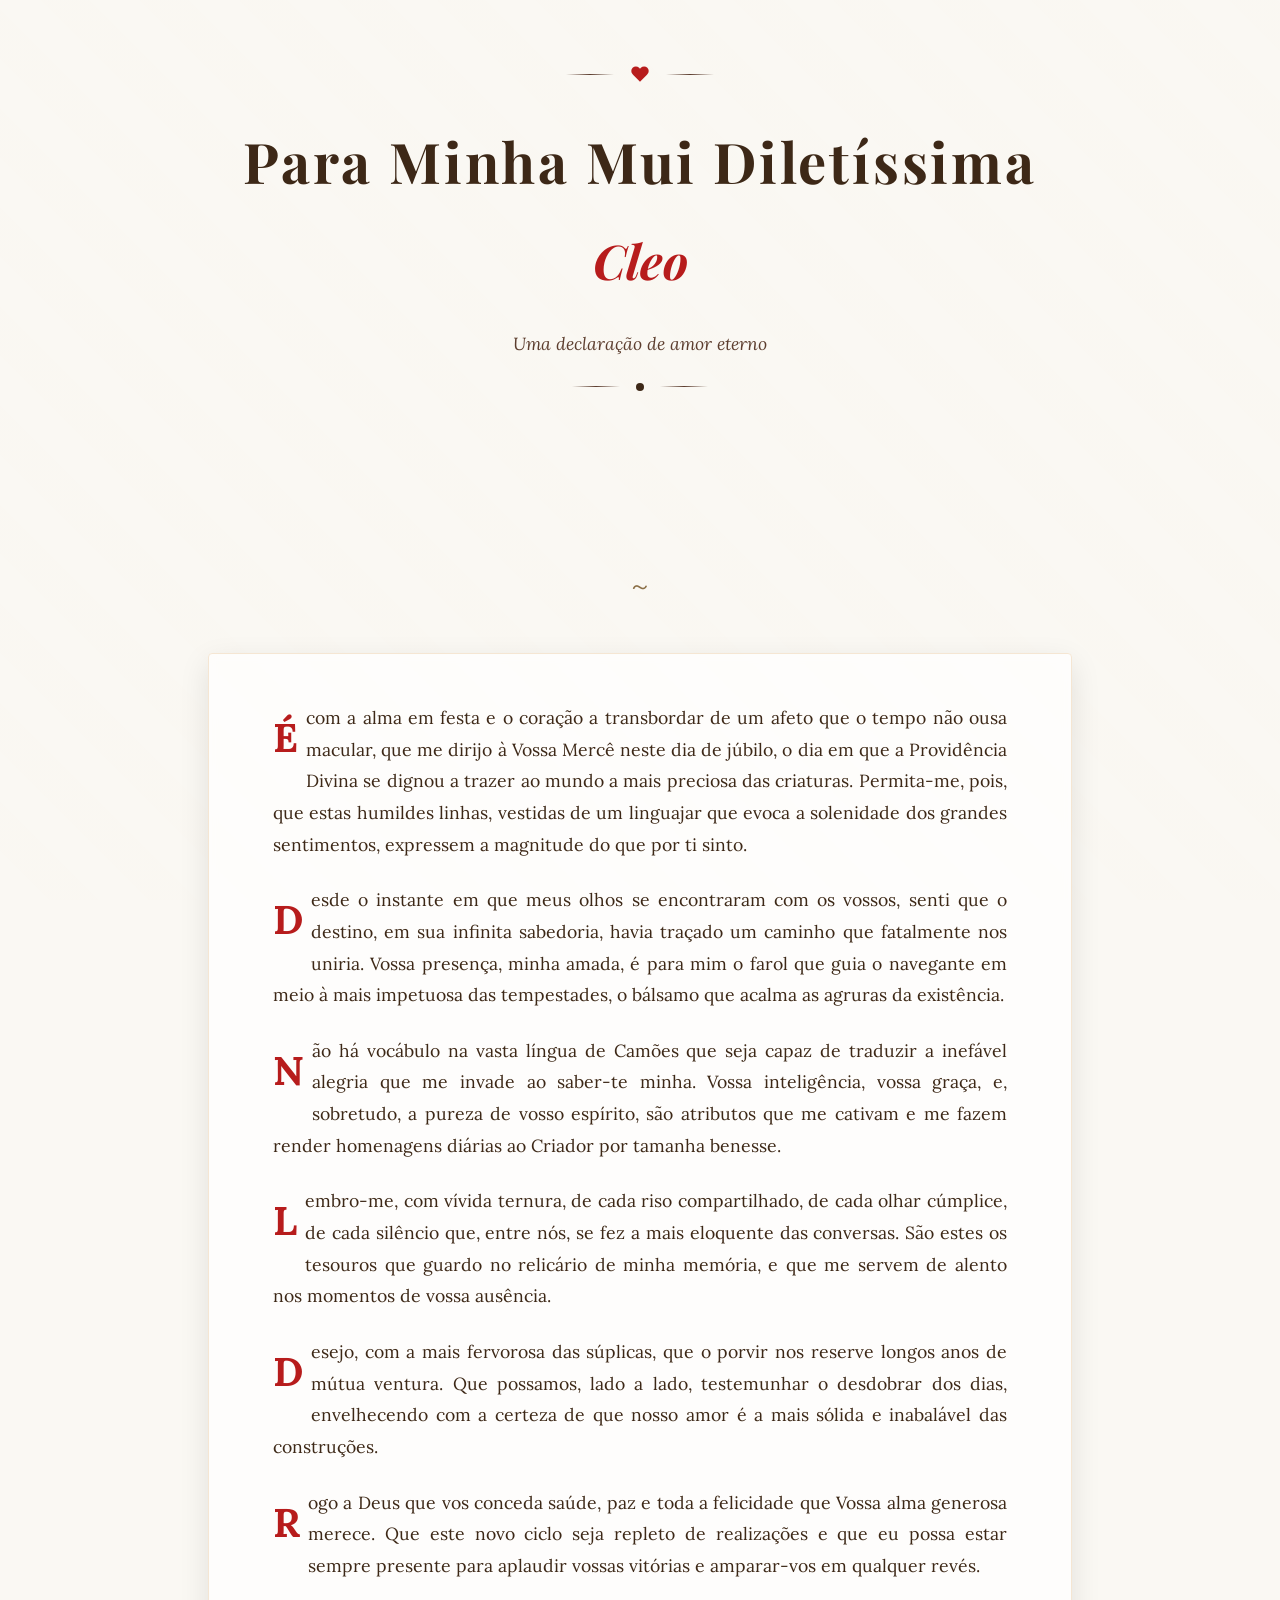
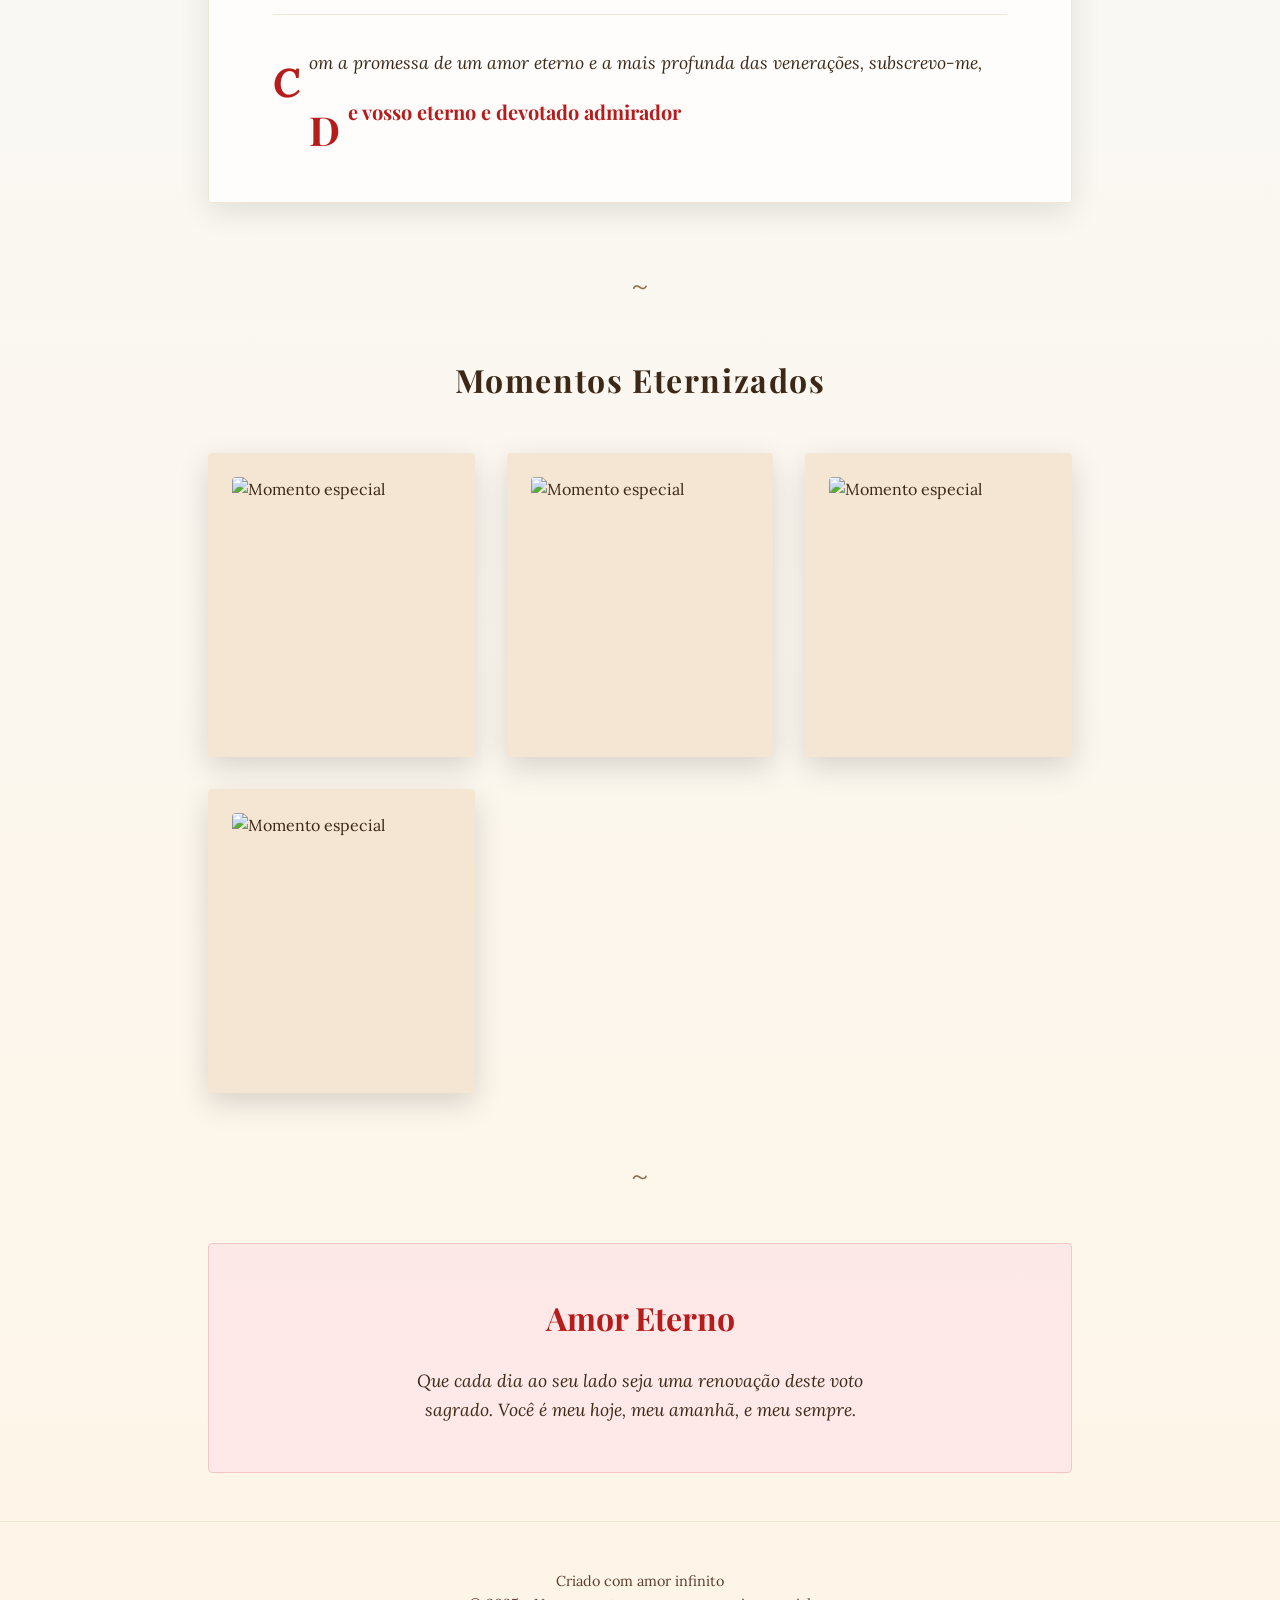
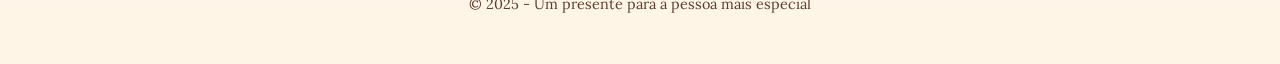
==== commit 19598c7e: "Rename index (1).html to index.html" ====
--- a/index.html
+++ b/index.html
@@ -1,87 +1,297 @@
-<!doctype html>
-<html lang="en">
-
-  <head>
-    <meta charset="UTF-8" />
-    <meta
-      name="viewport"
-      content="width=device-width, initial-scale=1.0, maximum-scale=1" />
-    <title>Para Minha Mui Diletíssima Cleo</title>    
-    <!-- THIS IS THE START OF A COMMENT BLOCK, BLOCK TO BE DELETED: Google Fonts here, example:
-    <link rel="preconnect" href="https://fonts.googleapis.com" />
-    <link rel="preconnect" href="https://fonts.gstatic.com" crossorigin />
-    <link href="https://fonts.googleapis.com/css2?family=Inter:wght@400;500;600;700&display=swap" rel="stylesheet" />
-    THIS IS THE END OF A COMMENT BLOCK, BLOCK TO BE DELETED -->
-    <script type="module" crossorigin src="/assets/index-CE3QT-Jr.js"></script>
-    <link rel="stylesheet" crossorigin href="/assets/index-RmpLF4xP.css">
-  </head>
-
-  <body>
-    <script id="manus-runtime">window.__MANUS_HOST_DEV__ = false;
-(function(){"use strict";var Mr={exports:{}},Kn={};/**
- * @license React
- * react-jsx-runtime.production.js
- *
- * Copyright (c) Meta Platforms, Inc. and affiliates.
- *
- * This source code is licensed under the MIT license found in the
- * LICENSE file in the root directory of this source tree.
- */var $c;function um(){if($c)return Kn;$c=1;var r=Symbol.for("react.transitional.element"),i=Symbol.for("react.fragment");function c(s,d,m){var x=null;if(m!==void 0&&(x=""+m),d.key!==void 0&&(x=""+d.key),"key"in d){m={};for(var R in d)R!=="key"&&(m[R]=d[R])}else m=d;return d=m.ref,{$$typeof:r,type:s,key:x,ref:d!==void 0?d:null,props:m}}return Kn.Fragment=i,Kn.jsx=c,Kn.jsxs=c,Kn}var Fc;function dm(){return Fc||(Fc=1,Mr.exports=um()),Mr.exports}var h=dm(),Ar={exports:{}},Pn={},Rr={exports:{}},Nr={};/**
- * @license React
- * scheduler.production.js
- *
- * Copyright (c) Meta Platforms, Inc. and affiliates.
- *
- * This source code is licensed under the MIT license found in the
- * LICENSE file in the root directory of this source tree.
- */var Ic;function fm(){return Ic||(Ic=1,function(r){function i(A,q){var B=A.length;A.push(q);t:for(;0<B;){var bt=B-1>>>1,p=A[bt];if(0<d(p,q))A[bt]=q,A[B]=p,B=bt;else break t}}function c(A){return A.length===0?null:A[0]}function s(A){if(A.length===0)return null;var q=A[0],B=A.pop();if(B!==q){A[0]=B;t:for(var bt=0,p=A.length,O=p>>>1;bt<O;){var X=2*(bt+1)-1,G=A[X],Z=X+1,st=A[Z];if(0>d(G,B))Z<p&&0>d(st,G)?(A[bt]=st,A[Z]=B,bt=Z):(A[bt]=G,A[X]=B,bt=X);else if(Z<p&&0>d(st,B))A[bt]=st,A[Z]=B,bt=Z;else break t}}return q}function d(A,q){var B=A.sortIndex-q.sortIndex;return B!==0?B:A.id-q.id}if(r.unstable_now=void 0,typeof performance=="object"&&typeof performance.now=="function"){var m=performance;r.unstable_now=function(){return m.now()}}else{var x=Date,R=x.now();r.unstable_now=function(){return x.now()-R}}var C=[],v=[],D=1,j=null,J=3,at=!1,$=!1,nt=!1,ct=!1,ht=typeof setTimeout=="function"?setTimeout:null,St=typeof clearTimeout=="function"?clearTimeout:null,_=typeof setImmediate<"u"?setImmediate:null;function Y(A){for(var q=c(v);q!==null;){if(q.callback===null)s(v);else if(q.startTime<=A)s(v),q.sortIndex=q.expirationTime,i(C,q);else break;q=c(v)}}function H(A){if(nt=!1,Y(A),!$)if(c(C)!==null)$=!0,it||(it=!0,Bt());else{var q=c(v);q!==null&&Mt(H,q.startTime-A)}}var it=!1,rt=-1,V=5,xt=-1;function Be(){return ct?!0:!(r.unstable_now()-xt<V)}function te(){if(ct=!1,it){var A=r.unstable_now();xt=A;var q=!0;try{t:{$=!1,nt&&(nt=!1,St(rt),rt=-1),at=!0;var B=J;try{e:{for(Y(A),j=c(C);j!==null&&!(j.expirationTime>A&&Be());){var bt=j.callback;if(typeof bt=="function"){j.callback=null,J=j.priorityLevel;var p=bt(j.expirationTime<=A);if(A=r.unstable_now(),typeof p=="function"){j.callback=p,Y(A),q=!0;break e}j===c(C)&&s(C),Y(A)}else s(C);j=c(C)}if(j!==null)q=!0;else{var O=c(v);O!==null&&Mt(H,O.startTime-A),q=!1}}break t}finally{j=null,J=B,at=!1}q=void 0}}finally{q?Bt():it=!1}}}var Bt;if(typeof _=="function")Bt=function(){_(te)};else if(typeof MessageChannel<"u"){var me=new MessageChannel,Se=me.port2;me.port1.onmessage=te,Bt=function(){Se.postMessage(null)}}else Bt=function(){ht(te,0)};function Mt(A,q){rt=ht(function(){A(r.unstable_now())},q)}r.unstable_IdlePriority=5,r.unstable_ImmediatePriority=1,r.unstable_LowPriority=4,r.unstable_NormalPriority=3,r.unstable_Profiling=null,r.unstable_UserBlockingPriority=2,r.unstable_cancelCallback=function(A){A.callback=null},r.unstable_forceFrameRate=function(A){0>A||125<A?console.error("forceFrameRate takes a positive int between 0 and 125, forcing frame rates higher than 125 fps is not supported"):V=0<A?Math.floor(1e3/A):5},r.unstable_getCurrentPriorityLevel=function(){return J},r.unstable_next=function(A){switch(J){case 1:case 2:case 3:var q=3;break;default:q=J}var B=J;J=q;try{return A()}finally{J=B}},r.unstable_requestPaint=function(){ct=!0},r.unstable_runWithPriority=function(A,q){switch(A){case 1:case 2:case 3:case 4:case 5:break;default:A=3}var B=J;J=A;try{return q()}finally{J=B}},r.unstable_scheduleCallback=function(A,q,B){var bt=r.unstable_now();switch(typeof B=="object"&&B!==null?(B=B.delay,B=typeof B=="number"&&0<B?bt+B:bt):B=bt,A){case 1:var p=-1;break;case 2:p=250;break;case 5:p=1073741823;break;case 4:p=1e4;break;default:p=5e3}return p=B+p,A={id:D++,callback:q,priorityLevel:A,startTime:B,expirationTime:p,sortIndex:-1},B>bt?(A.sortIndex=B,i(v,A),c(C)===null&&A===c(v)&&(nt?(St(rt),rt=-1):nt=!0,Mt(H,B-bt))):(A.sortIndex=p,i(C,A),$||at||($=!0,it||(it=!0,Bt()))),A},r.unstable_shouldYield=Be,r.unstable_wrapCallback=function(A){var q=J;return function(){var B=J;J=q;try{return A.apply(this,arguments)}finally{J=B}}}}(Nr)),Nr}var tu;function hm(){return tu||(tu=1,Rr.exports=fm()),Rr.exports}var zr={exports:{}},ut={};/**
- * @license React
- * react.production.js
- *
- * Copyright (c) Meta Platforms, Inc. and affiliates.
- *
- * This source code is licensed under the MIT license found in the
- * LICENSE file in the root directory of this source tree.
- */var eu;function mm(){if(eu)return ut;eu=1;var r=Symbol.for("react.transitional.element"),i=Symbol.for("react.portal"),c=Symbol.for("react.fragment"),s=Symbol.for("react.strict_mode"),d=Symbol.for("react.profiler"),m=Symbol.for("react.consumer"),x=Symbol.for("react.context"),R=Symbol.for("react.forward_ref"),C=Symbol.for("react.suspense"),v=Symbol.for("react.memo"),D=Symbol.for("react.lazy"),j=Symbol.iterator;function J(p){return p===null||typeof p!="object"?null:(p=j&&p[j]||p["@@iterator"],typeof p=="function"?p:null)}var at={isMounted:function(){return!1},enqueueForceUpdate:function(){},enqueueReplaceState:function(){},enqueueSetState:function(){}},$=Object.assign,nt={};function ct(p,O,X){this.props=p,this.context=O,this.refs=nt,this.updater=X||at}ct.prototype.isReactComponent={},ct.prototype.setState=function(p,O){if(typeof p!="object"&&typeof p!="function"&&p!=null)throw Error("takes an object of state variables to update or a function which returns an object of state variables.");this.updater.enqueueSetState(this,p,O,"setState")},ct.prototype.forceUpdate=function(p){this.updater.enqueueForceUpdate(this,p,"forceUpdate")};function ht(){}ht.prototype=ct.prototype;function St(p,O,X){this.props=p,this.context=O,this.refs=nt,this.updater=X||at}var _=St.prototype=new ht;_.constructor=St,$(_,ct.prototype),_.isPureReactComponent=!0;var Y=Array.isArray,H={H:null,A:null,T:null,S:null,V:null},it=Object.prototype.hasOwnProperty;function rt(p,O,X,G,Z,st){return X=st.ref,{$$typeof:r,type:p,key:O,ref:X!==void 0?X:null,props:st}}function V(p,O){return rt(p.type,O,void 0,void 0,void 0,p.props)}function xt(p){return typeof p=="object"&&p!==null&&p.$$typeof===r}function Be(p){var O={"=":"=0",":":"=2"};return"$"+p.replace(/[=:]/g,function(X){return O[X]})}var te=/\/+/g;function Bt(p,O){return typeof p=="object"&&p!==null&&p.key!=null?Be(""+p.key):O.toString(36)}function me(){}function Se(p){switch(p.status){case"fulfilled":return p.value;case"rejected":throw p.reason;default:switch(typeof p.status=="string"?p.then(me,me):(p.status="pending",p.then(function(O){p.status==="pending"&&(p.status="fulfilled",p.value=O)},function(O){p.status==="pending"&&(p.status="rejected",p.reason=O)})),p.status){case"fulfilled":return p.value;case"rejected":throw p.reason}}throw p}function Mt(p,O,X,G,Z){var st=typeof p;(st==="undefined"||st==="boolean")&&(p=null);var I=!1;if(p===null)I=!0;else switch(st){case"bigint":case"string":case"number":I=!0;break;case"object":switch(p.$$typeof){case r:case i:I=!0;break;case D:return I=p._init,Mt(I(p._payload),O,X,G,Z)}}if(I)return Z=Z(p),I=G===""?"."+Bt(p,0):G,Y(Z)?(X="",I!=null&&(X=I.replace(te,"$&/")+"/"),Mt(Z,O,X,"",function(Jt){return Jt})):Z!=null&&(xt(Z)&&(Z=V(Z,X+(Z.key==null||p&&p.key===Z.key?"":(""+Z.key).replace(te,"$&/")+"/")+I)),O.push(Z)),1;I=0;var gt=G===""?".":G+":";if(Y(p))for(var Tt=0;Tt<p.length;Tt++)G=p[Tt],st=gt+Bt(G,Tt),I+=Mt(G,O,X,st,Z);else if(Tt=J(p),typeof Tt=="function")for(p=Tt.call(p),Tt=0;!(G=p.next()).done;)G=G.value,st=gt+Bt(G,Tt++),I+=Mt(G,O,X,st,Z);else if(st==="object"){if(typeof p.then=="function")return Mt(Se(p),O,X,G,Z);throw O=String(p),Error("Objects are not valid as a React child (found: "+(O==="[object Object]"?"object with keys {"+Object.keys(p).join(", ")+"}":O)+"). If you meant to render a collection of children, use an array instead.")}return I}function A(p,O,X){if(p==null)return p;var G=[],Z=0;return Mt(p,G,"","",function(st){return O.call(X,st,Z++)}),G}function q(p){if(p._status===-1){var O=p._result;O=O(),O.then(function(X){(p._status===0||p._status===-1)&&(p._status=1,p._result=X)},function(X){(p._status===0||p._status===-1)&&(p._status=2,p._result=X)}),p._status===-1&&(p._status=0,p._result=O)}if(p._status===1)return p._result.default;throw p._result}var B=typeof reportError=="function"?reportError:function(p){if(typeof window=="object"&&typeof window.ErrorEvent=="function"){var O=new window.ErrorEvent("error",{bubbles:!0,cancelable:!0,message:typeof p=="object"&&p!==null&&typeof p.message=="string"?String(p.message):String(p),error:p});if(!window.dispatchEvent(O))return}else if(typeof process=="object"&&typeof process.emit=="function"){process.emit("uncaughtException",p);return}console.error(p)};function bt(){}return ut.Children={map:A,forEach:function(p,O,X){A(p,function(){O.apply(this,arguments)},X)},count:function(p){var O=0;return A(p,function(){O++}),O},toArray:function(p){return A(p,function(O){return O})||[]},only:function(p){if(!xt(p))throw Error("React.Children.only expected to receive a single React element child.");return p}},ut.Component=ct,ut.Fragment=c,ut.Profiler=d,ut.PureComponent=St,ut.StrictMode=s,ut.Suspense=C,ut.__CLIENT_INTERNALS_DO_NOT_USE_OR_WARN_USERS_THEY_CANNOT_UPGRADE=H,ut.__COMPILER_RUNTIME={__proto__:null,c:function(p){return H.H.useMemoCache(p)}},ut.cache=function(p){return function(){return p.apply(null,arguments)}},ut.cloneElement=function(p,O,X){if(p==null)throw Error("The argument must be a React element, but you passed "+p+".");var G=$({},p.props),Z=p.key,st=void 0;if(O!=null)for(I in O.ref!==void 0&&(st=void 0),O.key!==void 0&&(Z=""+O.key),O)!it.call(O,I)||I==="key"||I==="__self"||I==="__source"||I==="ref"&&O.ref===void 0||(G[I]=O[I]);var I=arguments.length-2;if(I===1)G.children=X;else if(1<I){for(var gt=Array(I),Tt=0;Tt<I;Tt++)gt[Tt]=arguments[Tt+2];G.children=gt}return rt(p.type,Z,void 0,void 0,st,G)},ut.createContext=function(p){return p={$$typeof:x,_currentValue:p,_currentValue2:p,_threadCount:0,Provider:null,Consumer:null},p.Provider=p,p.Consumer={$$typeof:m,_context:p},p},ut.createElement=function(p,O,X){var G,Z={},st=null;if(O!=null)for(G in O.key!==void 0&&(st=""+O.key),O)it.call(O,G)&&G!=="key"&&G!=="__self"&&G!=="__source"&&(Z[G]=O[G]);var I=arguments.length-2;if(I===1)Z.children=X;else if(1<I){for(var gt=Array(I),Tt=0;Tt<I;Tt++)gt[Tt]=arguments[Tt+2];Z.children=gt}if(p&&p.defaultProps)for(G in I=p.defaultProps,I)Z[G]===void 0&&(Z[G]=I[G]);return rt(p,st,void 0,void 0,null,Z)},ut.createRef=function(){return{current:null}},ut.forwardRef=function(p){return{$$typeof:R,render:p}},ut.isValidElement=xt,ut.lazy=function(p){return{$$typeof:D,_payload:{_status:-1,_result:p},_init:q}},ut.memo=function(p,O){return{$$typeof:v,type:p,compare:O===void 0?null:O}},ut.startTransition=function(p){var O=H.T,X={};H.T=X;try{var G=p(),Z=H.S;Z!==null&&Z(X,G),typeof G=="object"&&G!==null&&typeof G.then=="function"&&G.then(bt,B)}catch(st){B(st)}finally{H.T=O}},ut.unstable_useCacheRefresh=function(){return H.H.useCacheRefresh()},ut.use=function(p){return H.H.use(p)},ut.useActionState=function(p,O,X){return H.H.useActionState(p,O,X)},ut.useCallback=function(p,O){return H.H.useCallback(p,O)},ut.useContext=function(p){return H.H.useContext(p)},ut.useDebugValue=function(){},ut.useDeferredValue=function(p,O){return H.H.useDeferredValue(p,O)},ut.useEffect=function(p,O,X){var G=H.H;if(typeof X=="function")throw Error("useEffect CRUD overload is not enabled in this build of React.");return G.useEffect(p,O)},ut.useId=function(){return H.H.useId()},ut.useImperativeHandle=function(p,O,X){return H.H.useImperativeHandle(p,O,X)},ut.useInsertionEffect=function(p,O){return H.H.useInsertionEffect(p,O)},ut.useLayoutEffect=function(p,O){return H.H.useLayoutEffect(p,O)},ut.useMemo=function(p,O){return H.H.useMemo(p,O)},ut.useOptimistic=function(p,O){return H.H.useOptimistic(p,O)},ut.useReducer=function(p,O,X){return H.H.useReducer(p,O,X)},ut.useRef=function(p){return H.H.useRef(p)},ut.useState=function(p){return H.H.useState(p)},ut.useSyncExternalStore=function(p,O,X){return H.H.useSyncExternalStore(p,O,X)},ut.useTransition=function(){return H.H.useTransition()},ut.version="19.1.1",ut}var lu;function _r(){return lu||(lu=1,zr.exports=mm()),zr.exports}var kr={exports:{}},he={};/**
- * @license React
- * react-dom.production.js
- *
- * Copyright (c) Meta Platforms, Inc. and affiliates.
- *
- * This source code is licensed under the MIT license found in the
- * LICENSE file in the root directory of this source tree.
- */var au;function gm(){if(au)return he;au=1;var r=_r();function i(C){var v="https://react.dev/errors/"+C;if(1<arguments.length){v+="?args[]="+encodeURIComponent(arguments[1]);for(var D=2;D<arguments.length;D++)v+="&args[]="+encodeURIComponent(arguments[D])}return"Minified React error #"+C+"; visit "+v+" for the full message or use the non-minified dev environment for full errors and additional helpful warnings."}function c(){}var s={d:{f:c,r:function(){throw Error(i(522))},D:c,C:c,L:c,m:c,X:c,S:c,M:c},p:0,findDOMNode:null},d=Symbol.for("react.portal");function m(C,v,D){var j=3<arguments.length&&arguments[3]!==void 0?arguments[3]:null;return{$$typeof:d,key:j==null?null:""+j,children:C,containerInfo:v,implementation:D}}var x=r.__CLIENT_INTERNALS_DO_NOT_USE_OR_WARN_USERS_THEY_CANNOT_UPGRADE;function R(C,v){if(C==="font")return"";if(typeof v=="string")return v==="use-credentials"?v:""}return he.__DOM_INTERNALS_DO_NOT_USE_OR_WARN_USERS_THEY_CANNOT_UPGRADE=s,he.createPortal=function(C,v){var D=2<arguments.length&&arguments[2]!==void 0?arguments[2]:null;if(!v||v.nodeType!==1&&v.nodeType!==9&&v.nodeType!==11)throw Error(i(299));return m(C,v,null,D)},he.flushSync=function(C){var v=x.T,D=s.p;try{if(x.T=null,s.p=2,C)return C()}finally{x.T=v,s.p=D,s.d.f()}},he.preconnect=function(C,v){typeof C=="string"&&(v?(v=v.crossOrigin,v=typeof v=="string"?v==="use-credentials"?v:"":void 0):v=null,s.d.C(C,v))},he.prefetchDNS=function(C){typeof C=="string"&&s.d.D(C)},he.preinit=function(C,v){if(typeof C=="string"&&v&&typeof v.as=="string"){var D=v.as,j=R(D,v.crossOrigin),J=typeof v.integrity=="string"?v.integrity:void 0,at=typeof v.fetchPriority=="string"?v.fetchPriority:void 0;D==="style"?s.d.S(C,typeof v.precedence=="string"?v.precedence:void 0,{crossOrigin:j,integrity:J,fetchPriority:at}):D==="script"&&s.d.X(C,{crossOrigin:j,integrity:J,fetchPriority:at,nonce:typeof v.nonce=="string"?v.nonce:void 0})}},he.preinitModule=function(C,v){if(typeof C=="string")if(typeof v=="object"&&v!==null){if(v.as==null||v.as==="script"){var D=R(v.as,v.crossOrigin);s.d.M(C,{crossOrigin:D,integrity:typeof v.integrity=="string"?v.integrity:void 0,nonce:typeof v.nonce=="string"?v.nonce:void 0})}}else v==null&&s.d.M(C)},he.preload=function(C,v){if(typeof C=="string"&&typeof v=="object"&&v!==null&&typeof v.as=="string"){var D=v.as,j=R(D,v.crossOrigin);s.d.L(C,D,{crossOrigin:j,integrity:typeof v.integrity=="string"?v.integrity:void 0,nonce:typeof v.nonce=="string"?v.nonce:void 0,type:typeof v.type=="string"?v.type:void 0,fetchPriority:typeof v.fetchPriority=="string"?v.fetchPriority:void 0,referrerPolicy:typeof v.referrerPolicy=="string"?v.referrerPolicy:void 0,imageSrcSet:typeof v.imageSrcSet=="string"?v.imageSrcSet:void 0,imageSizes:typeof v.imageSizes=="string"?v.imageSizes:void 0,media:typeof v.media=="string"?v.media:void 0})}},he.preloadModule=function(C,v){if(typeof C=="string")if(v){var D=R(v.as,v.crossOrigin);s.d.m(C,{as:typeof v.as=="string"&&v.as!=="script"?v.as:void 0,crossOrigin:D,integrity:typeof v.integrity=="string"?v.integrity:void 0})}else s.d.m(C)},he.requestFormReset=function(C){s.d.r(C)},he.unstable_batchedUpdates=function(C,v){return C(v)},he.useFormState=function(C,v,D){return x.H.useFormState(C,v,D)},he.useFormStatus=function(){return x.H.useHostTransitionStatus()},he.version="19.1.1",he}var nu;function pm(){if(nu)return kr.exports;nu=1;function r(){if(!(typeof __REACT_DEVTOOLS_GLOBAL_HOOK__>"u"||typeof __REACT_DEVTOOLS_GLOBAL_HOOK__.checkDCE!="function"))try{__REACT_DEVTOOLS_GLOBAL_HOOK__.checkDCE(r)}catch(i){console.error(i)}}return r(),kr.exports=gm(),kr.exports}/**
- * @license React
- * react-dom-client.production.js
- *
- * Copyright (c) Meta Platforms, Inc. and affiliates.
- *
- * This source code is licensed under the MIT license found in the
- * LICENSE file in the root directory of this source tree.
- */var ou;function ym(){if(ou)return Pn;ou=1;var r=hm(),i=_r(),c=pm();function s(t){var e="https://react.dev/errors/"+t;if(1<arguments.length){e+="?args[]="+encodeURIComponent(arguments[1]);for(var l=2;l<arguments.length;l++)e+="&args[]="+encodeURIComponent(arguments[l])}return"Minified React error #"+t+"; visit "+e+" for the full message or use the non-minified dev environment for full errors and additional helpful warnings."}function d(t){return!(!t||t.nodeType!==1&&t.nodeType!==9&&t.nodeType!==11)}function m(t){var e=t,l=t;if(t.alternate)for(;e.return;)e=e.return;else{t=e;do e=t,(e.flags&4098)!==0&&(l=e.return),t=e.return;while(t)}return e.tag===3?l:null}function x(t){if(t.tag===13){var e=t.memoizedState;if(e===null&&(t=t.alternate,t!==null&&(e=t.memoizedState)),e!==null)return e.dehydrated}return null}function R(t){if(m(t)!==t)throw Error(s(188))}function C(t){var e=t.alternate;if(!e){if(e=m(t),e===null)throw Error(s(188));return e!==t?null:t}for(var l=t,a=e;;){var n=l.return;if(n===null)break;var o=n.alternate;if(o===null){if(a=n.return,a!==null){l=a;continue}break}if(n.child===o.child){for(o=n.child;o;){if(o===l)return R(n),t;if(o===a)return R(n),e;o=o.sibling}throw Error(s(188))}if(l.return!==a.return)l=n,a=o;else{for(var u=!1,f=n.child;f;){if(f===l){u=!0,l=n,a=o;break}if(f===a){u=!0,a=n,l=o;break}f=f.sibling}if(!u){for(f=o.child;f;){if(f===l){u=!0,l=o,a=n;break}if(f===a){u=!0,a=o,l=n;break}f=f.sibling}if(!u)throw Error(s(189))}}if(l.alternate!==a)throw Error(s(190))}if(l.tag!==3)throw Error(s(188));return l.stateNode.current===l?t:e}function v(t){var e=t.tag;if(e===5||e===26||e===27||e===6)return t;for(t=t.child;t!==null;){if(e=v(t),e!==null)return e;t=t.sibling}return null}var D=Object.assign,j=Symbol.for("react.element"),J=Symbol.for("react.transitional.element"),at=Symbol.for("react.portal"),$=Symbol.for("react.fragment"),nt=Symbol.for("react.strict_mode"),ct=Symbol.for("react.profiler"),ht=Symbol.for("react.provider"),St=Symbol.for("react.consumer"),_=Symbol.for("react.context"),Y=Symbol.for("react.forward_ref"),H=Symbol.for("react.suspense"),it=Symbol.for("react.suspense_list"),rt=Symbol.for("react.memo"),V=Symbol.for("react.lazy"),xt=Symbol.for("react.activity"),Be=Symbol.for("react.memo_cache_sentinel"),te=Symbol.iterator;function Bt(t){return t===null||typeof t!="object"?null:(t=te&&t[te]||t["@@iterator"],typeof t=="function"?t:null)}var me=Symbol.for("react.client.reference");function Se(t){if(t==null)return null;if(typeof t=="function")return t.$$typeof===me?null:t.displayName||t.name||null;if(typeof t=="string")return t;switch(t){case $:return"Fragment";case ct:return"Profiler";case nt:return"StrictMode";case H:return"Suspense";case it:return"SuspenseList";case xt:return"Activity"}if(typeof t=="object")switch(t.$$typeof){case at:return"Portal";case _:return(t.displayName||"Context")+".Provider";case St:return(t._context.displayName||"Context")+".Consumer";case Y:var e=t.render;return t=t.displayName,t||(t=e.displayName||e.name||"",t=t!==""?"ForwardRef("+t+")":"ForwardRef"),t;case rt:return e=t.displayName||null,e!==null?e:Se(t.type)||"Memo";case V:e=t._payload,t=t._init;try{return Se(t(e))}catch{}}return null}var Mt=Array.isArray,A=i.__CLIENT_INTERNALS_DO_NOT_USE_OR_WARN_USERS_THEY_CANNOT_UPGRADE,q=c.__DOM_INTERNALS_DO_NOT_USE_OR_WARN_USERS_THEY_CANNOT_UPGRADE,B={pending:!1,data:null,method:null,action:null},bt=[],p=-1;function O(t){return{current:t}}function X(t){0>p||(t.current=bt[p],bt[p]=null,p--)}function G(t,e){p++,bt[p]=t.current,t.current=e}var Z=O(null),st=O(null),I=O(null),gt=O(null);function Tt(t,e){switch(G(I,e),G(st,t),G(Z,null),e.nodeType){case 9:case 11:t=(t=e.documentElement)&&(t=t.namespaceURI)?Hh(t):0;break;default:if(t=e.tagName,e=e.namespaceURI)e=Hh(e),t=Uh(e,t);else switch(t){case"svg":t=1;break;case"math":t=2;break;default:t=0}}X(Z),G(Z,t)}function Jt(){X(Z),X(st),X(I)}function Ke(t){t.memoizedState!==null&&G(gt,t);var e=Z.current,l=Uh(e,t.type);e!==l&&(G(st,t),G(Z,l))}function Ce(t){st.current===t&&(X(Z),X(st)),gt.current===t&&(X(gt),Wo._currentValue=B)}var Pe=Object.prototype.hasOwnProperty,yl=r.unstable_scheduleCallback,sn=r.unstable_cancelCallback,Ca=r.unstable_shouldYield,ri=r.unstable_requestPaint,ge=r.unstable_now,si=r.unstable_getCurrentPriorityLevel,Ul=r.unstable_ImmediatePriority,Fn=r.unstable_UserBlockingPriority,nl=r.unstable_NormalPriority,ci=r.unstable_LowPriority,Gl=r.unstable_IdlePriority,ui=r.log,Ea=r.unstable_setDisableYieldValue,ql=null,Wt=null;function Je(t){if(typeof ui=="function"&&Ea(t),Wt&&typeof Wt.setStrictMode=="function")try{Wt.setStrictMode(ql,t)}catch{}}var $t=Math.clz32?Math.clz32:fi,di=Math.log,Ta=Math.LN2;function fi(t){return t>>>=0,t===0?32:31-(di(t)/Ta|0)|0}var L=256,cn=4194304;function vl(t){var e=t&42;if(e!==0)return e;switch(t&-t){case 1:return 1;case 2:return 2;case 4:return 4;case 8:return 8;case 16:return 16;case 32:return 32;case 64:return 64;case 128:return 128;case 256:case 512:case 1024:case 2048:case 4096:case 8192:case 16384:case 32768:case 65536:case 131072:case 262144:case 524288:case 1048576:case 2097152:return t&4194048;case 4194304:case 8388608:case 16777216:case 33554432:return t&62914560;case 67108864:return 67108864;case 134217728:return 134217728;case 268435456:return 268435456;case 536870912:return 536870912;case 1073741824:return 0;default:return t}}function un(t,e,l){var a=t.pendingLanes;if(a===0)return 0;var n=0,o=t.suspendedLanes,u=t.pingedLanes;t=t.warmLanes;var f=a&134217727;return f!==0?(a=f&~o,a!==0?n=vl(a):(u&=f,u!==0?n=vl(u):l||(l=f&~t,l!==0&&(n=vl(l))))):(f=a&~o,f!==0?n=vl(f):u!==0?n=vl(u):l||(l=a&~t,l!==0&&(n=vl(l)))),n===0?0:e!==0&&e!==n&&(e&o)===0&&(o=n&-n,l=e&-e,o>=l||o===32&&(l&4194048)!==0)?e:n}function Dt(t,e){return(t.pendingLanes&~(t.suspendedLanes&~t.pingedLanes)&e)===0}function In(t,e){switch(t){case 1:case 2:case 4:case 8:case 64:return e+250;case 16:case 32:case 128:case 256:case 512:case 1024:case 2048:case 4096:case 8192:case 16384:case 32768:case 65536:case 131072:case 262144:case 524288:case 1048576:case 2097152:return e+5e3;case 4194304:case 8388608:case 16777216:case 33554432:return-1;case 67108864:case 134217728:case 268435456:case 536870912:case 1073741824:return-1;default:return-1}}function to(){var t=L;return L<<=1,(L&4194048)===0&&(L=256),t}function hi(){var t=cn;return cn<<=1,(cn&62914560)===0&&(cn=4194304),t}function eo(t){for(var e=[],l=0;31>l;l++)e.push(t);return e}function Da(t,e){t.pendingLanes|=e,e!==268435456&&(t.suspendedLanes=0,t.pingedLanes=0,t.warmLanes=0)}function Ir(t,e,l,a,n,o){var u=t.pendingLanes;t.pendingLanes=l,t.suspendedLanes=0,t.pingedLanes=0,t.warmLanes=0,t.expiredLanes&=l,t.entangledLanes&=l,t.errorRecoveryDisabledLanes&=l,t.shellSuspendCounter=0;var f=t.entanglements,g=t.expirationTimes,S=t.hiddenUpdates;for(l=u&~l;0<l;){var N=31-$t(l),k=1<<N;f[N]=0,g[N]=-1;var E=S[N];if(E!==null)for(S[N]=null,N=0;N<E.length;N++){var T=E[N];T!==null&&(T.lane&=-536870913)}l&=~k}a!==0&&mi(t,a,0),o!==0&&n===0&&t.tag!==0&&(t.suspendedLanes|=o&~(u&~e))}function mi(t,e,l){t.pendingLanes|=e,t.suspendedLanes&=~e;var a=31-$t(e);t.entangledLanes|=e,t.entanglements[a]=t.entanglements[a]|1073741824|l&4194090}function gi(t,e){var l=t.entangledLanes|=e;for(t=t.entanglements;l;){var a=31-$t(l),n=1<<a;n&e|t[a]&e&&(t[a]|=e),l&=~n}}function lo(t){switch(t){case 2:t=1;break;case 8:t=4;break;case 32:t=16;break;case 256:case 512:case 1024:case 2048:case 4096:case 8192:case 16384:case 32768:case 65536:case 131072:case 262144:case 524288:case 1048576:case 2097152:case 4194304:case 8388608:case 16777216:case 33554432:t=128;break;case 268435456:t=134217728;break;default:t=0}return t}function ao(t){return t&=-t,2<t?8<t?(t&134217727)!==0?32:268435456:8:2}function pi(){var t=q.p;return t!==0?t:(t=window.event,t===void 0?32:nm(t.type))}function ts(t,e){var l=q.p;try{return q.p=t,e()}finally{q.p=l}}var ol=Math.random().toString(36).slice(2),ee="__reactFiber$"+ol,pe="__reactProps$"+ol,Yl="__reactContainer$"+ol,no="__reactEvents$"+ol,es="__reactListeners$"+ol,ls="__reactHandles$"+ol,yi="__reactResources$"+ol,Ma="__reactMarker$"+ol;function oo(t){delete t[ee],delete t[pe],delete t[no],delete t[es],delete t[ls]}function Vl(t){var e=t[ee];if(e)return e;for(var l=t.parentNode;l;){if(e=l[Yl]||l[ee]){if(l=e.alternate,e.child!==null||l!==null&&l.child!==null)for(t=Vh(t);t!==null;){if(l=t[ee])return l;t=Vh(t)}return e}t=l,l=t.parentNode}return null}function Xl(t){if(t=t[ee]||t[Yl]){var e=t.tag;if(e===5||e===6||e===13||e===26||e===27||e===3)return t}return null}function Aa(t){var e=t.tag;if(e===5||e===26||e===27||e===6)return t.stateNode;throw Error(s(33))}function Zl(t){var e=t[yi];return e||(e=t[yi]={hoistableStyles:new Map,hoistableScripts:new Map}),e}function Vt(t){t[Ma]=!0}var vi=new Set,bi={};function bl(t,e){We(t,e),We(t+"Capture",e)}function We(t,e){for(bi[t]=e,t=0;t<e.length;t++)vi.add(e[t])}var as=RegExp("^[:A-Z_a-z\\u00C0-\\u00D6\\u00D8-\\u00F6\\u00F8-\\u02FF\\u0370-\\u037D\\u037F-\\u1FFF\\u200C-\\u200D\\u2070-\\u218F\\u2C00-\\u2FEF\\u3001-\\uD7FF\\uF900-\\uFDCF\\uFDF0-\\uFFFD][:A-Z_a-z\\u00C0-\\u00D6\\u00D8-\\u00F6\\u00F8-\\u02FF\\u0370-\\u037D\\u037F-\\u1FFF\\u200C-\\u200D\\u2070-\\u218F\\u2C00-\\u2FEF\\u3001-\\uD7FF\\uF900-\\uFDCF\\uFDF0-\\uFFFD\\-.0-9\\u00B7\\u0300-\\u036F\\u203F-\\u2040]*$"),xi={},wi={};function Ra(t){return Pe.call(wi,t)?!0:Pe.call(xi,t)?!1:as.test(t)?wi[t]=!0:(xi[t]=!0,!1)}function M(t,e,l){if(Ra(e))if(l===null)t.removeAttribute(e);else{switch(typeof l){case"undefined":case"function":case"symbol":t.removeAttribute(e);return;case"boolean":var a=e.toLowerCase().slice(0,5);if(a!=="data-"&&a!=="aria-"){t.removeAttribute(e);return}}t.setAttribute(e,""+l)}}function tt(t,e,l){if(l===null)t.removeAttribute(e);else{switch(typeof l){case"undefined":case"function":case"symbol":case"boolean":t.removeAttribute(e);return}t.setAttribute(e,""+l)}}function Ot(t,e,l,a){if(a===null)t.removeAttribute(l);else{switch(typeof a){case"undefined":case"function":case"symbol":case"boolean":t.removeAttribute(l);return}t.setAttributeNS(e,l,""+a)}}var le,Ee;function ae(t){if(le===void 0)try{throw Error()}catch(l){var e=l.stack.trim().match(/\n( *(at )?)/);le=e&&e[1]||"",Ee=-1<l.stack.indexOf(`
-    at`)?" (<anonymous>)":-1<l.stack.indexOf("@")?"@unknown:0:0":""}return`
-`+le+t+Ee}var Le=!1;function He(t,e){if(!t||Le)return"";Le=!0;var l=Error.prepareStackTrace;Error.prepareStackTrace=void 0;try{var a={DetermineComponentFrameRoot:function(){try{if(e){var k=function(){throw Error()};if(Object.defineProperty(k.prototype,"props",{set:function(){throw Error()}}),typeof Reflect=="object"&&Reflect.construct){try{Reflect.construct(k,[])}catch(T){var E=T}Reflect.construct(t,[],k)}else{try{k.call()}catch(T){E=T}t.call(k.prototype)}}else{try{throw Error()}catch(T){E=T}(k=t())&&typeof k.catch=="function"&&k.catch(function(){})}}catch(T){if(T&&E&&typeof T.stack=="string")return[T.stack,E.stack]}return[null,null]}};a.DetermineComponentFrameRoot.displayName="DetermineComponentFrameRoot";var n=Object.getOwnPropertyDescriptor(a.DetermineComponentFrameRoot,"name");n&&n.configurable&&Object.defineProperty(a.DetermineComponentFrameRoot,"name",{value:"DetermineComponentFrameRoot"});var o=a.DetermineComponentFrameRoot(),u=o[0],f=o[1];if(u&&f){var g=u.split(`
-`),S=f.split(`
-`);for(n=a=0;a<g.length&&!g[a].includes("DetermineComponentFrameRoot");)a++;for(;n<S.length&&!S[n].includes("DetermineComponentFrameRoot");)n++;if(a===g.length||n===S.length)for(a=g.length-1,n=S.length-1;1<=a&&0<=n&&g[a]!==S[n];)n--;for(;1<=a&&0<=n;a--,n--)if(g[a]!==S[n]){if(a!==1||n!==1)do if(a--,n--,0>n||g[a]!==S[n]){var N=`
-`+g[a].replace(" at new "," at ");return t.displayName&&N.includes("<anonymous>")&&(N=N.replace("<anonymous>",t.displayName)),N}while(1<=a&&0<=n);break}}}finally{Le=!1,Error.prepareStackTrace=l}return(l=t?t.displayName||t.name:"")?ae(l):""}function Ql(t){switch(t.tag){case 26:case 27:case 5:return ae(t.type);case 16:return ae("Lazy");case 13:return ae("Suspense");case 19:return ae("SuspenseList");case 0:case 15:return He(t.type,!1);case 11:return He(t.type.render,!1);case 1:return He(t.type,!0);case 31:return ae("Activity");default:return""}}function xl(t){try{var e="";do e+=Ql(t),t=t.return;while(t);return e}catch(l){return`
-Error generating stack: `+l.message+`
-`+l.stack}}function Xt(t){switch(typeof t){case"bigint":case"boolean":case"number":case"string":case"undefined":return t;case"object":return t;default:return""}}function il(t){var e=t.type;return(t=t.nodeName)&&t.toLowerCase()==="input"&&(e==="checkbox"||e==="radio")}function ve(t){var e=il(t)?"checked":"value",l=Object.getOwnPropertyDescriptor(t.constructor.prototype,e),a=""+t[e];if(!t.hasOwnProperty(e)&&typeof l<"u"&&typeof l.get=="function"&&typeof l.set=="function"){var n=l.get,o=l.set;return Object.defineProperty(t,e,{configurable:!0,get:function(){return n.call(this)},set:function(u){a=""+u,o.call(this,u)}}),Object.defineProperty(t,e,{enumerable:l.enumerable}),{getValue:function(){return a},setValue:function(u){a=""+u},stopTracking:function(){t._valueTracker=null,delete t[e]}}}}function re(t){t._valueTracker||(t._valueTracker=ve(t))}function rl(t){if(!t)return!1;var e=t._valueTracker;if(!e)return!0;var l=e.getValue(),a="";return t&&(a=il(t)?t.checked?"true":"false":t.value),t=a,t!==l?(e.setValue(t),!0):!1}function wl(t){if(t=t||(typeof document<"u"?document:void 0),typeof t>"u")return null;try{return t.activeElement||t.body}catch{return t.body}}var dn=/[\n"\\]/g;function se(t){return t.replace(dn,function(e){return"\\"+e.charCodeAt(0).toString(16)+" "})}function Kl(t,e,l,a,n,o,u,f){t.name="",u!=null&&typeof u!="function"&&typeof u!="symbol"&&typeof u!="boolean"?t.type=u:t.removeAttribute("type"),e!=null?u==="number"?(e===0&&t.value===""||t.value!=e)&&(t.value=""+Xt(e)):t.value!==""+Xt(e)&&(t.value=""+Xt(e)):u!=="submit"&&u!=="reset"||t.removeAttribute("value"),e!=null?Pl(t,u,Xt(e)):l!=null?Pl(t,u,Xt(l)):a!=null&&t.removeAttribute("value"),n==null&&o!=null&&(t.defaultChecked=!!o),n!=null&&(t.checked=n&&typeof n!="function"&&typeof n!="symbol"),f!=null&&typeof f!="function"&&typeof f!="symbol"&&typeof f!="boolean"?t.name=""+Xt(f):t.removeAttribute("name")}function Na(t,e,l,a,n,o,u,f){if(o!=null&&typeof o!="function"&&typeof o!="symbol"&&typeof o!="boolean"&&(t.type=o),e!=null||l!=null){if(!(o!=="submit"&&o!=="reset"||e!=null))return;l=l!=null?""+Xt(l):"",e=e!=null?""+Xt(e):l,f||e===t.value||(t.value=e),t.defaultValue=e}a=a??n,a=typeof a!="function"&&typeof a!="symbol"&&!!a,t.checked=f?t.checked:!!a,t.defaultChecked=!!a,u!=null&&typeof u!="function"&&typeof u!="symbol"&&typeof u!="boolean"&&(t.name=u)}function Pl(t,e,l){e==="number"&&wl(t.ownerDocument)===t||t.defaultValue===""+l||(t.defaultValue=""+l)}function $e(t,e,l,a){if(t=t.options,e){e={};for(var n=0;n<l.length;n++)e["$"+l[n]]=!0;for(l=0;l<t.length;l++)n=e.hasOwnProperty("$"+t[l].value),t[l].selected!==n&&(t[l].selected=n),n&&a&&(t[l].defaultSelected=!0)}else{for(l=""+Xt(l),e=null,n=0;n<t.length;n++){if(t[n].value===l){t[n].selected=!0,a&&(t[n].defaultSelected=!0);return}e!==null||t[n].disabled||(e=t[n])}e!==null&&(e.selected=!0)}}function za(t,e,l){if(e!=null&&(e=""+Xt(e),e!==t.value&&(t.value=e),l==null)){t.defaultValue!==e&&(t.defaultValue=e);return}t.defaultValue=l!=null?""+Xt(l):""}function _a(t,e,l,a){if(e==null){if(a!=null){if(l!=null)throw Error(s(92));if(Mt(a)){if(1<a.length)throw Error(s(93));a=a[0]}l=a}l==null&&(l=""),e=l}l=Xt(e),t.defaultValue=l,a=t.textContent,a===l&&a!==""&&a!==null&&(t.value=a)}function Fe(t,e){if(e){var l=t.firstChild;if(l&&l===t.lastChild&&l.nodeType===3){l.nodeValue=e;return}}t.textContent=e}var fn=new Set("animationIterationCount aspectRatio borderImageOutset borderImageSlice borderImageWidth boxFlex boxFlexGroup boxOrdinalGroup columnCount columns flex flexGrow flexPositive flexShrink flexNegative flexOrder gridArea gridRow gridRowEnd gridRowSpan gridRowStart gridColumn gridColumnEnd gridColumnSpan gridColumnStart fontWeight lineClamp lineHeight opacity order orphans scale tabSize widows zIndex zoom fillOpacity floodOpacity stopOpacity strokeDasharray strokeDashoffset strokeMiterlimit strokeOpacity strokeWidth MozAnimationIterationCount MozBoxFlex MozBoxFlexGroup MozLineClamp msAnimationIterationCount msFlex msZoom msFlexGrow msFlexNegative msFlexOrder msFlexPositive msFlexShrink msGridColumn msGridColumnSpan msGridRow msGridRowSpan WebkitAnimationIterationCount WebkitBoxFlex WebKitBoxFlexGroup WebkitBoxOrdinalGroup WebkitColumnCount WebkitColumns WebkitFlex WebkitFlexGrow WebkitFlexPositive WebkitFlexShrink WebkitLineClamp".split(" "));function ka(t,e,l){var a=e.indexOf("--")===0;l==null||typeof l=="boolean"||l===""?a?t.setProperty(e,""):e==="float"?t.cssFloat="":t[e]="":a?t.setProperty(e,l):typeof l!="number"||l===0||fn.has(e)?e==="float"?t.cssFloat=l:t[e]=(""+l).trim():t[e]=l+"px"}function Oa(t,e,l){if(e!=null&&typeof e!="object")throw Error(s(62));if(t=t.style,l!=null){for(var a in l)!l.hasOwnProperty(a)||e!=null&&e.hasOwnProperty(a)||(a.indexOf("--")===0?t.setProperty(a,""):a==="float"?t.cssFloat="":t[a]="");for(var n in e)a=e[n],e.hasOwnProperty(n)&&l[n]!==a&&ka(t,n,a)}else for(var o in e)e.hasOwnProperty(o)&&ka(t,o,e[o])}function ja(t){if(t.indexOf("-")===-1)return!1;switch(t){case"annotation-xml":case"color-profile":case"font-face":case"font-face-src":case"font-face-uri":case"font-face-format":case"font-face-name":case"missing-glyph":return!1;default:return!0}}var Si=new Map([["acceptCharset","accept-charset"],["htmlFor","for"],["httpEquiv","http-equiv"],["crossOrigin","crossorigin"],["accentHeight","accent-height"],["alignmentBaseline","alignment-baseline"],["arabicForm","arabic-form"],["baselineShift","baseline-shift"],["capHeight","cap-height"],["clipPath","clip-path"],["clipRule","clip-rule"],["colorInterpolation","color-interpolation"],["colorInterpolationFilters","color-interpolation-filters"],["colorProfile","color-profile"],["colorRendering","color-rendering"],["dominantBaseline","dominant-baseline"],["enableBackground","enable-background"],["fillOpacity","fill-opacity"],["fillRule","fill-rule"],["floodColor","flood-color"],["floodOpacity","flood-opacity"],["fontFamily","font-family"],["fontSize","font-size"],["fontSizeAdjust","font-size-adjust"],["fontStretch","font-stretch"],["fontStyle","font-style"],["fontVariant","font-variant"],["fontWeight","font-weight"],["glyphName","glyph-name"],["glyphOrientationHorizontal","glyph-orientation-horizontal"],["glyphOrientationVertical","glyph-orientation-vertical"],["horizAdvX","horiz-adv-x"],["horizOriginX","horiz-origin-x"],["imageRendering","image-rendering"],["letterSpacing","letter-spacing"],["lightingColor","lighting-color"],["markerEnd","marker-end"],["markerMid","marker-mid"],["markerStart","marker-start"],["overlinePosition","overline-position"],["overlineThickness","overline-thickness"],["paintOrder","paint-order"],["panose-1","panose-1"],["pointerEvents","pointer-events"],["renderingIntent","rendering-intent"],["shapeRendering","shape-rendering"],["stopColor","stop-color"],["stopOpacity","stop-opacity"],["strikethroughPosition","strikethrough-position"],["strikethroughThickness","strikethrough-thickness"],["strokeDasharray","stroke-dasharray"],["strokeDashoffset","stroke-dashoffset"],["strokeLinecap","stroke-linecap"],["strokeLinejoin","stroke-linejoin"],["strokeMiterlimit","stroke-miterlimit"],["strokeOpacity","stroke-opacity"],["strokeWidth","stroke-width"],["textAnchor","text-anchor"],["textDecoration","text-decoration"],["textRendering","text-rendering"],["transformOrigin","transform-origin"],["underlinePosition","underline-position"],["underlineThickness","underline-thickness"],["unicodeBidi","unicode-bidi"],["unicodeRange","unicode-range"],["unitsPerEm","units-per-em"],["vAlphabetic","v-alphabetic"],["vHanging","v-hanging"],["vIdeographic","v-ideographic"],["vMathematical","v-mathematical"],["vectorEffect","vector-effect"],["vertAdvY","vert-adv-y"],["vertOriginX","vert-origin-x"],["vertOriginY","vert-origin-y"],["wordSpacing","word-spacing"],["writingMode","writing-mode"],["xmlnsXlink","xmlns:xlink"],["xHeight","x-height"]]),Ci=/^[\u0000-\u001F ]*j[\r\n\t]*a[\r\n\t]*v[\r\n\t]*a[\r\n\t]*s[\r\n\t]*c[\r\n\t]*r[\r\n\t]*i[\r\n\t]*p[\r\n\t]*t[\r\n\t]*:/i;function Ba(t){return Ci.test(""+t)?"javascript:throw new Error('React has blocked a javascript: URL as a security precaution.')":t}var hn=null;function mn(t){return t=t.target||t.srcElement||window,t.correspondingUseElement&&(t=t.correspondingUseElement),t.nodeType===3?t.parentNode:t}var Sl=null,Cl=null;function io(t){var e=Xl(t);if(e&&(t=e.stateNode)){var l=t[pe]||null;t:switch(t=e.stateNode,e.type){case"input":if(Kl(t,l.value,l.defaultValue,l.defaultValue,l.checked,l.defaultChecked,l.type,l.name),e=l.name,l.type==="radio"&&e!=null){for(l=t;l.parentNode;)l=l.parentNode;for(l=l.querySelectorAll('input[name="'+se(""+e)+'"][type="radio"]'),e=0;e<l.length;e++){var a=l[e];if(a!==t&&a.form===t.form){var n=a[pe]||null;if(!n)throw Error(s(90));Kl(a,n.value,n.defaultValue,n.defaultValue,n.checked,n.defaultChecked,n.type,n.name)}}for(e=0;e<l.length;e++)a=l[e],a.form===t.form&&rl(a)}break t;case"textarea":za(t,l.value,l.defaultValue);break t;case"select":e=l.value,e!=null&&$e(t,!!l.multiple,e,!1)}}}var gn=!1;function ro(t,e,l){if(gn)return t(e,l);gn=!0;try{var a=t(e);return a}finally{if(gn=!1,(Sl!==null||Cl!==null)&&(ir(),Sl&&(e=Sl,t=Cl,Cl=Sl=null,io(e),t)))for(e=0;e<t.length;e++)io(t[e])}}function Jl(t,e){var l=t.stateNode;if(l===null)return null;var a=l[pe]||null;if(a===null)return null;l=a[e];t:switch(e){case"onClick":case"onClickCapture":case"onDoubleClick":case"onDoubleClickCapture":case"onMouseDown":case"onMouseDownCapture":case"onMouseMove":case"onMouseMoveCapture":case"onMouseUp":case"onMouseUpCapture":case"onMouseEnter":(a=!a.disabled)||(t=t.type,a=!(t==="button"||t==="input"||t==="select"||t==="textarea")),t=!a;break t;default:t=!1}if(t)return null;if(l&&typeof l!="function")throw Error(s(231,e,typeof l));return l}var Ue=!(typeof window>"u"||typeof window.document>"u"||typeof window.document.createElement>"u"),pn=!1;if(Ue)try{var Wl={};Object.defineProperty(Wl,"passive",{get:function(){pn=!0}}),window.addEventListener("test",Wl,Wl),window.removeEventListener("test",Wl,Wl)}catch{pn=!1}var Ie=null,yn=null,La=null;function so(){if(La)return La;var t,e=yn,l=e.length,a,n="value"in Ie?Ie.value:Ie.textContent,o=n.length;for(t=0;t<l&&e[t]===n[t];t++);var u=l-t;for(a=1;a<=u&&e[l-a]===n[o-a];a++);return La=n.slice(t,1<a?1-a:void 0)}function Ha(t){var e=t.keyCode;return"charCode"in t?(t=t.charCode,t===0&&e===13&&(t=13)):t=e,t===10&&(t=13),32<=t||t===13?t:0}function Ua(){return!0}function co(){return!1}function ce(t){function e(l,a,n,o,u){this._reactName=l,this._targetInst=n,this.type=a,this.nativeEvent=o,this.target=u,this.currentTarget=null;for(var f in t)t.hasOwnProperty(f)&&(l=t[f],this[f]=l?l(o):o[f]);return this.isDefaultPrevented=(o.defaultPrevented!=null?o.defaultPrevented:o.returnValue===!1)?Ua:co,this.isPropagationStopped=co,this}return D(e.prototype,{preventDefault:function(){this.defaultPrevented=!0;var l=this.nativeEvent;l&&(l.preventDefault?l.preventDefault():typeof l.returnValue!="unknown"&&(l.returnValue=!1),this.isDefaultPrevented=Ua)},stopPropagation:function(){var l=this.nativeEvent;l&&(l.stopPropagation?l.stopPropagation():typeof l.cancelBubble!="unknown"&&(l.cancelBubble=!0),this.isPropagationStopped=Ua)},persist:function(){},isPersistent:Ua}),e}var sl={eventPhase:0,bubbles:0,cancelable:0,timeStamp:function(t){return t.timeStamp||Date.now()},defaultPrevented:0,isTrusted:0},Ga=ce(sl),$l=D({},sl,{view:0,detail:0}),Ei=ce($l),Ti,uo,fo,Di=D({},$l,{screenX:0,screenY:0,clientX:0,clientY:0,pageX:0,pageY:0,ctrlKey:0,shiftKey:0,altKey:0,metaKey:0,getModifierState:os,button:0,buttons:0,relatedTarget:function(t){return t.relatedTarget===void 0?t.fromElement===t.srcElement?t.toElement:t.fromElement:t.relatedTarget},movementX:function(t){return"movementX"in t?t.movementX:(t!==fo&&(fo&&t.type==="mousemove"?(Ti=t.screenX-fo.screenX,uo=t.screenY-fo.screenY):uo=Ti=0,fo=t),Ti)},movementY:function(t){return"movementY"in t?t.movementY:uo}}),Vu=ce(Di),D0=D({},Di,{dataTransfer:0}),M0=ce(D0),A0=D({},$l,{relatedTarget:0}),ns=ce(A0),R0=D({},sl,{animationName:0,elapsedTime:0,pseudoElement:0}),N0=ce(R0),z0=D({},sl,{clipboardData:function(t){return"clipboardData"in t?t.clipboardData:window.clipboardData}}),_0=ce(z0),k0=D({},sl,{data:0}),Xu=ce(k0),O0={Esc:"Escape",Spacebar:" ",Left:"ArrowLeft",Up:"ArrowUp",Right:"ArrowRight",Down:"ArrowDown",Del:"Delete",Win:"OS",Menu:"ContextMenu",Apps:"ContextMenu",Scroll:"ScrollLock",MozPrintableKey:"Unidentified"},j0={8:"Backspace",9:"Tab",12:"Clear",13:"Enter",16:"Shift",17:"Control",18:"Alt",19:"Pause",20:"CapsLock",27:"Escape",32:" ",33:"PageUp",34:"PageDown",35:"End",36:"Home",37:"ArrowLeft",38:"ArrowUp",39:"ArrowRight",40:"ArrowDown",45:"Insert",46:"Delete",112:"F1",113:"F2",114:"F3",115:"F4",116:"F5",117:"F6",118:"F7",119:"F8",120:"F9",121:"F10",122:"F11",123:"F12",144:"NumLock",145:"ScrollLock",224:"Meta"},B0={Alt:"altKey",Control:"ctrlKey",Meta:"metaKey",Shift:"shiftKey"};function L0(t){var e=this.nativeEvent;return e.getModifierState?e.getModifierState(t):(t=B0[t])?!!e[t]:!1}function os(){return L0}var H0=D({},$l,{key:function(t){if(t.key){var e=O0[t.key]||t.key;if(e!=="Unidentified")return e}return t.type==="keypress"?(t=Ha(t),t===13?"Enter":String.fromCharCode(t)):t.type==="keydown"||t.type==="keyup"?j0[t.keyCode]||"Unidentified":""},code:0,location:0,ctrlKey:0,shiftKey:0,altKey:0,metaKey:0,repeat:0,locale:0,getModifierState:os,charCode:function(t){return t.type==="keypress"?Ha(t):0},keyCode:function(t){return t.type==="keydown"||t.type==="keyup"?t.keyCode:0},which:function(t){return t.type==="keypress"?Ha(t):t.type==="keydown"||t.type==="keyup"?t.keyCode:0}}),U0=ce(H0),G0=D({},Di,{pointerId:0,width:0,height:0,pressure:0,tangentialPressure:0,tiltX:0,tiltY:0,twist:0,pointerType:0,isPrimary:0}),Zu=ce(G0),q0=D({},$l,{touches:0,targetTouches:0,changedTouches:0,altKey:0,metaKey:0,ctrlKey:0,shiftKey:0,getModifierState:os}),Y0=ce(q0),V0=D({},sl,{propertyName:0,elapsedTime:0,pseudoElement:0}),X0=ce(V0),Z0=D({},Di,{deltaX:function(t){return"deltaX"in t?t.deltaX:"wheelDeltaX"in t?-t.wheelDeltaX:0},deltaY:function(t){return"deltaY"in t?t.deltaY:"wheelDeltaY"in t?-t.wheelDeltaY:"wheelDelta"in t?-t.wheelDelta:0},deltaZ:0,deltaMode:0}),Q0=ce(Z0),K0=D({},sl,{newState:0,oldState:0}),P0=ce(K0),J0=[9,13,27,32],is=Ue&&"CompositionEvent"in window,ho=null;Ue&&"documentMode"in document&&(ho=document.documentMode);var W0=Ue&&"TextEvent"in window&&!ho,Qu=Ue&&(!is||ho&&8<ho&&11>=ho),Ku=" ",Pu=!1;function Ju(t,e){switch(t){case"keyup":return J0.indexOf(e.keyCode)!==-1;case"keydown":return e.keyCode!==229;case"keypress":case"mousedown":case"focusout":return!0;default:return!1}}function Wu(t){return t=t.detail,typeof t=="object"&&"data"in t?t.data:null}var vn=!1;function $0(t,e){switch(t){case"compositionend":return Wu(e);case"keypress":return e.which!==32?null:(Pu=!0,Ku);case"textInput":return t=e.data,t===Ku&&Pu?null:t;default:return null}}function F0(t,e){if(vn)return t==="compositionend"||!is&&Ju(t,e)?(t=so(),La=yn=Ie=null,vn=!1,t):null;switch(t){case"paste":return null;case"keypress":if(!(e.ctrlKey||e.altKey||e.metaKey)||e.ctrlKey&&e.altKey){if(e.char&&1<e.char.length)return e.char;if(e.which)return String.fromCharCode(e.which)}return null;case"compositionend":return Qu&&e.locale!=="ko"?null:e.data;default:return null}}var I0={color:!0,date:!0,datetime:!0,"datetime-local":!0,email:!0,month:!0,number:!0,password:!0,range:!0,search:!0,tel:!0,text:!0,time:!0,url:!0,week:!0};function $u(t){var e=t&&t.nodeName&&t.nodeName.toLowerCase();return e==="input"?!!I0[t.type]:e==="textarea"}function Fu(t,e,l,a){Sl?Cl?Cl.push(a):Cl=[a]:Sl=a,e=fr(e,"onChange"),0<e.length&&(l=new Ga("onChange","change",null,l,a),t.push({event:l,listeners:e}))}var mo=null,go=null;function t1(t){kh(t,0)}function Mi(t){var e=Aa(t);if(rl(e))return t}function Iu(t,e){if(t==="change")return e}var td=!1;if(Ue){var rs;if(Ue){var ss="oninput"in document;if(!ss){var ed=document.createElement("div");ed.setAttribute("oninput","return;"),ss=typeof ed.oninput=="function"}rs=ss}else rs=!1;td=rs&&(!document.documentMode||9<document.documentMode)}function ld(){mo&&(mo.detachEvent("onpropertychange",ad),go=mo=null)}function ad(t){if(t.propertyName==="value"&&Mi(go)){var e=[];Fu(e,go,t,mn(t)),ro(t1,e)}}function e1(t,e,l){t==="focusin"?(ld(),mo=e,go=l,mo.attachEvent("onpropertychange",ad)):t==="focusout"&&ld()}function l1(t){if(t==="selectionchange"||t==="keyup"||t==="keydown")return Mi(go)}function a1(t,e){if(t==="click")return Mi(e)}function n1(t,e){if(t==="input"||t==="change")return Mi(e)}function o1(t,e){return t===e&&(t!==0||1/t===1/e)||t!==t&&e!==e}var Re=typeof Object.is=="function"?Object.is:o1;function po(t,e){if(Re(t,e))return!0;if(typeof t!="object"||t===null||typeof e!="object"||e===null)return!1;var l=Object.keys(t),a=Object.keys(e);if(l.length!==a.length)return!1;for(a=0;a<l.length;a++){var n=l[a];if(!Pe.call(e,n)||!Re(t[n],e[n]))return!1}return!0}function nd(t){for(;t&&t.firstChild;)t=t.firstChild;return t}function od(t,e){var l=nd(t);t=0;for(var a;l;){if(l.nodeType===3){if(a=t+l.textContent.length,t<=e&&a>=e)return{node:l,offset:e-t};t=a}t:{for(;l;){if(l.nextSibling){l=l.nextSibling;break t}l=l.parentNode}l=void 0}l=nd(l)}}function id(t,e){return t&&e?t===e?!0:t&&t.nodeType===3?!1:e&&e.nodeType===3?id(t,e.parentNode):"contains"in t?t.contains(e):t.compareDocumentPosition?!!(t.compareDocumentPosition(e)&16):!1:!1}function rd(t){t=t!=null&&t.ownerDocument!=null&&t.ownerDocument.defaultView!=null?t.ownerDocument.defaultView:window;for(var e=wl(t.document);e instanceof t.HTMLIFrameElement;){try{var l=typeof e.contentWindow.location.href=="string"}catch{l=!1}if(l)t=e.contentWindow;else break;e=wl(t.document)}return e}function cs(t){var e=t&&t.nodeName&&t.nodeName.toLowerCase();return e&&(e==="input"&&(t.type==="text"||t.type==="search"||t.type==="tel"||t.type==="url"||t.type==="password")||e==="textarea"||t.contentEditable==="true")}var i1=Ue&&"documentMode"in document&&11>=document.documentMode,bn=null,us=null,yo=null,ds=!1;function sd(t,e,l){var a=l.window===l?l.document:l.nodeType===9?l:l.ownerDocument;ds||bn==null||bn!==wl(a)||(a=bn,"selectionStart"in a&&cs(a)?a={start:a.selectionStart,end:a.selectionEnd}:(a=(a.ownerDocument&&a.ownerDocument.defaultView||window).getSelection(),a={anchorNode:a.anchorNode,anchorOffset:a.anchorOffset,focusNode:a.focusNode,focusOffset:a.focusOffset}),yo&&po(yo,a)||(yo=a,a=fr(us,"onSelect"),0<a.length&&(e=new Ga("onSelect","select",null,e,l),t.push({event:e,listeners:a}),e.target=bn)))}function qa(t,e){var l={};return l[t.toLowerCase()]=e.toLowerCase(),l["Webkit"+t]="webkit"+e,l["Moz"+t]="moz"+e,l}var xn={animationend:qa("Animation","AnimationEnd"),animationiteration:qa("Animation","AnimationIteration"),animationstart:qa("Animation","AnimationStart"),transitionrun:qa("Transition","TransitionRun"),transitionstart:qa("Transition","TransitionStart"),transitioncancel:qa("Transition","TransitionCancel"),transitionend:qa("Transition","TransitionEnd")},fs={},cd={};Ue&&(cd=document.createElement("div").style,"AnimationEvent"in window||(delete xn.animationend.animation,delete xn.animationiteration.animation,delete xn.animationstart.animation),"TransitionEvent"in window||delete xn.transitionend.transition);function Ya(t){if(fs[t])return fs[t];if(!xn[t])return t;var e=xn[t],l;for(l in e)if(e.hasOwnProperty(l)&&l in cd)return fs[t]=e[l];return t}var ud=Ya("animationend"),dd=Ya("animationiteration"),fd=Ya("animationstart"),r1=Ya("transitionrun"),s1=Ya("transitionstart"),c1=Ya("transitioncancel"),hd=Ya("transitionend"),md=new Map,hs="abort auxClick beforeToggle cancel canPlay canPlayThrough click close contextMenu copy cut drag dragEnd dragEnter dragExit dragLeave dragOver dragStart drop durationChange emptied encrypted ended error gotPointerCapture input invalid keyDown keyPress keyUp load loadedData loadedMetadata loadStart lostPointerCapture mouseDown mouseMove mouseOut mouseOver mouseUp paste pause play playing pointerCancel pointerDown pointerMove pointerOut pointerOver pointerUp progress rateChange reset resize seeked seeking stalled submit suspend timeUpdate touchCancel touchEnd touchStart volumeChange scroll toggle touchMove waiting wheel".split(" ");hs.push("scrollEnd");function tl(t,e){md.set(t,e),bl(e,[t])}var gd=new WeakMap;function Ge(t,e){if(typeof t=="object"&&t!==null){var l=gd.get(t);return l!==void 0?l:(e={value:t,source:e,stack:xl(e)},gd.set(t,e),e)}return{value:t,source:e,stack:xl(e)}}var qe=[],wn=0,ms=0;function Ai(){for(var t=wn,e=ms=wn=0;e<t;){var l=qe[e];qe[e++]=null;var a=qe[e];qe[e++]=null;var n=qe[e];qe[e++]=null;var o=qe[e];if(qe[e++]=null,a!==null&&n!==null){var u=a.pending;u===null?n.next=n:(n.next=u.next,u.next=n),a.pending=n}o!==0&&pd(l,n,o)}}function Ri(t,e,l,a){qe[wn++]=t,qe[wn++]=e,qe[wn++]=l,qe[wn++]=a,ms|=a,t.lanes|=a,t=t.alternate,t!==null&&(t.lanes|=a)}function gs(t,e,l,a){return Ri(t,e,l,a),Ni(t)}function Sn(t,e){return Ri(t,null,null,e),Ni(t)}function pd(t,e,l){t.lanes|=l;var a=t.alternate;a!==null&&(a.lanes|=l);for(var n=!1,o=t.return;o!==null;)o.childLanes|=l,a=o.alternate,a!==null&&(a.childLanes|=l),o.tag===22&&(t=o.stateNode,t===null||t._visibility&1||(n=!0)),t=o,o=o.return;return t.tag===3?(o=t.stateNode,n&&e!==null&&(n=31-$t(l),t=o.hiddenUpdates,a=t[n],a===null?t[n]=[e]:a.push(e),e.lane=l|536870912),o):null}function Ni(t){if(50<Yo)throw Yo=0,wc=null,Error(s(185));for(var e=t.return;e!==null;)t=e,e=t.return;return t.tag===3?t.stateNode:null}var Cn={};function u1(t,e,l,a){this.tag=t,this.key=l,this.sibling=this.child=this.return=this.stateNode=this.type=this.elementType=null,this.index=0,this.refCleanup=this.ref=null,this.pendingProps=e,this.dependencies=this.memoizedState=this.updateQueue=this.memoizedProps=null,this.mode=a,this.subtreeFlags=this.flags=0,this.deletions=null,this.childLanes=this.lanes=0,this.alternate=null}function Ne(t,e,l,a){return new u1(t,e,l,a)}function ps(t){return t=t.prototype,!(!t||!t.isReactComponent)}function El(t,e){var l=t.alternate;return l===null?(l=Ne(t.tag,e,t.key,t.mode),l.elementType=t.elementType,l.type=t.type,l.stateNode=t.stateNode,l.alternate=t,t.alternate=l):(l.pendingProps=e,l.type=t.type,l.flags=0,l.subtreeFlags=0,l.deletions=null),l.flags=t.flags&65011712,l.childLanes=t.childLanes,l.lanes=t.lanes,l.child=t.child,l.memoizedProps=t.memoizedProps,l.memoizedState=t.memoizedState,l.updateQueue=t.updateQueue,e=t.dependencies,l.dependencies=e===null?null:{lanes:e.lanes,firstContext:e.firstContext},l.sibling=t.sibling,l.index=t.index,l.ref=t.ref,l.refCleanup=t.refCleanup,l}function yd(t,e){t.flags&=65011714;var l=t.alternate;return l===null?(t.childLanes=0,t.lanes=e,t.child=null,t.subtreeFlags=0,t.memoizedProps=null,t.memoizedState=null,t.updateQueue=null,t.dependencies=null,t.stateNode=null):(t.childLanes=l.childLanes,t.lanes=l.lanes,t.child=l.child,t.subtreeFlags=0,t.deletions=null,t.memoizedProps=l.memoizedProps,t.memoizedState=l.memoizedState,t.updateQueue=l.updateQueue,t.type=l.type,e=l.dependencies,t.dependencies=e===null?null:{lanes:e.lanes,firstContext:e.firstContext}),t}function zi(t,e,l,a,n,o){var u=0;if(a=t,typeof t=="function")ps(t)&&(u=1);else if(typeof t=="string")u=fp(t,l,Z.current)?26:t==="html"||t==="head"||t==="body"?27:5;else t:switch(t){case xt:return t=Ne(31,l,e,n),t.elementType=xt,t.lanes=o,t;case $:return Va(l.children,n,o,e);case nt:u=8,n|=24;break;case ct:return t=Ne(12,l,e,n|2),t.elementType=ct,t.lanes=o,t;case H:return t=Ne(13,l,e,n),t.elementType=H,t.lanes=o,t;case it:return t=Ne(19,l,e,n),t.elementType=it,t.lanes=o,t;default:if(typeof t=="object"&&t!==null)switch(t.$$typeof){case ht:case _:u=10;break t;case St:u=9;break t;case Y:u=11;break t;case rt:u=14;break t;case V:u=16,a=null;break t}u=29,l=Error(s(130,t===null?"null":typeof t,"")),a=null}return e=Ne(u,l,e,n),e.elementType=t,e.type=a,e.lanes=o,e}function Va(t,e,l,a){return t=Ne(7,t,a,e),t.lanes=l,t}function ys(t,e,l){return t=Ne(6,t,null,e),t.lanes=l,t}function vs(t,e,l){return e=Ne(4,t.children!==null?t.children:[],t.key,e),e.lanes=l,e.stateNode={containerInfo:t.containerInfo,pendingChildren:null,implementation:t.implementation},e}var En=[],Tn=0,_i=null,ki=0,Ye=[],Ve=0,Xa=null,Tl=1,Dl="";function Za(t,e){En[Tn++]=ki,En[Tn++]=_i,_i=t,ki=e}function vd(t,e,l){Ye[Ve++]=Tl,Ye[Ve++]=Dl,Ye[Ve++]=Xa,Xa=t;var a=Tl;t=Dl;var n=32-$t(a)-1;a&=~(1<<n),l+=1;var o=32-$t(e)+n;if(30<o){var u=n-n%5;o=(a&(1<<u)-1).toString(32),a>>=u,n-=u,Tl=1<<32-$t(e)+n|l<<n|a,Dl=o+t}else Tl=1<<o|l<<n|a,Dl=t}function bs(t){t.return!==null&&(Za(t,1),vd(t,1,0))}function xs(t){for(;t===_i;)_i=En[--Tn],En[Tn]=null,ki=En[--Tn],En[Tn]=null;for(;t===Xa;)Xa=Ye[--Ve],Ye[Ve]=null,Dl=Ye[--Ve],Ye[Ve]=null,Tl=Ye[--Ve],Ye[Ve]=null}var be=null,Ut=null,Et=!1,Qa=null,cl=!1,ws=Error(s(519));function Ka(t){var e=Error(s(418,""));throw xo(Ge(e,t)),ws}function bd(t){var e=t.stateNode,l=t.type,a=t.memoizedProps;switch(e[ee]=t,e[pe]=a,l){case"dialog":vt("cancel",e),vt("close",e);break;case"iframe":case"object":case"embed":vt("load",e);break;case"video":case"audio":for(l=0;l<Xo.length;l++)vt(Xo[l],e);break;case"source":vt("error",e);break;case"img":case"image":case"link":vt("error",e),vt("load",e);break;case"details":vt("toggle",e);break;case"input":vt("invalid",e),Na(e,a.value,a.defaultValue,a.checked,a.defaultChecked,a.type,a.name,!0),re(e);break;case"select":vt("invalid",e);break;case"textarea":vt("invalid",e),_a(e,a.value,a.defaultValue,a.children),re(e)}l=a.children,typeof l!="string"&&typeof l!="number"&&typeof l!="bigint"||e.textContent===""+l||a.suppressHydrationWarning===!0||Lh(e.textContent,l)?(a.popover!=null&&(vt("beforetoggle",e),vt("toggle",e)),a.onScroll!=null&&vt("scroll",e),a.onScrollEnd!=null&&vt("scrollend",e),a.onClick!=null&&(e.onclick=hr),e=!0):e=!1,e||Ka(t)}function xd(t){for(be=t.return;be;)switch(be.tag){case 5:case 13:cl=!1;return;case 27:case 3:cl=!0;return;default:be=be.return}}function vo(t){if(t!==be)return!1;if(!Et)return xd(t),Et=!0,!1;var e=t.tag,l;if((l=e!==3&&e!==27)&&((l=e===5)&&(l=t.type,l=!(l!=="form"&&l!=="button")||Lc(t.type,t.memoizedProps)),l=!l),l&&Ut&&Ka(t),xd(t),e===13){if(t=t.memoizedState,t=t!==null?t.dehydrated:null,!t)throw Error(s(317));t:{for(t=t.nextSibling,e=0;t;){if(t.nodeType===8)if(l=t.data,l==="/$"){if(e===0){Ut=ll(t.nextSibling);break t}e--}else l!=="$"&&l!=="$!"&&l!=="$?"||e++;t=t.nextSibling}Ut=null}}else e===27?(e=Ut,ha(t.type)?(t=qc,qc=null,Ut=t):Ut=e):Ut=be?ll(t.stateNode.nextSibling):null;return!0}function bo(){Ut=be=null,Et=!1}function wd(){var t=Qa;return t!==null&&(Me===null?Me=t:Me.push.apply(Me,t),Qa=null),t}function xo(t){Qa===null?Qa=[t]:Qa.push(t)}var Ss=O(null),Pa=null,Ml=null;function Fl(t,e,l){G(Ss,e._currentValue),e._currentValue=l}function Al(t){t._currentValue=Ss.current,X(Ss)}function Cs(t,e,l){for(;t!==null;){var a=t.alternate;if((t.childLanes&e)!==e?(t.childLanes|=e,a!==null&&(a.childLanes|=e)):a!==null&&(a.childLanes&e)!==e&&(a.childLanes|=e),t===l)break;t=t.return}}function Es(t,e,l,a){var n=t.child;for(n!==null&&(n.return=t);n!==null;){var o=n.dependencies;if(o!==null){var u=n.child;o=o.firstContext;t:for(;o!==null;){var f=o;o=n;for(var g=0;g<e.length;g++)if(f.context===e[g]){o.lanes|=l,f=o.alternate,f!==null&&(f.lanes|=l),Cs(o.return,l,t),a||(u=null);break t}o=f.next}}else if(n.tag===18){if(u=n.return,u===null)throw Error(s(341));u.lanes|=l,o=u.alternate,o!==null&&(o.lanes|=l),Cs(u,l,t),u=null}else u=n.child;if(u!==null)u.return=n;else for(u=n;u!==null;){if(u===t){u=null;break}if(n=u.sibling,n!==null){n.return=u.return,u=n;break}u=u.return}n=u}}function wo(t,e,l,a){t=null;for(var n=e,o=!1;n!==null;){if(!o){if((n.flags&524288)!==0)o=!0;else if((n.flags&262144)!==0)break}if(n.tag===10){var u=n.alternate;if(u===null)throw Error(s(387));if(u=u.memoizedProps,u!==null){var f=n.type;Re(n.pendingProps.value,u.value)||(t!==null?t.push(f):t=[f])}}else if(n===gt.current){if(u=n.alternate,u===null)throw Error(s(387));u.memoizedState.memoizedState!==n.memoizedState.memoizedState&&(t!==null?t.push(Wo):t=[Wo])}n=n.return}t!==null&&Es(e,t,l,a),e.flags|=262144}function Oi(t){for(t=t.firstContext;t!==null;){if(!Re(t.context._currentValue,t.memoizedValue))return!0;t=t.next}return!1}function Ja(t){Pa=t,Ml=null,t=t.dependencies,t!==null&&(t.firstContext=null)}function ye(t){return Sd(Pa,t)}function ji(t,e){return Pa===null&&Ja(t),Sd(t,e)}function Sd(t,e){var l=e._currentValue;if(e={context:e,memoizedValue:l,next:null},Ml===null){if(t===null)throw Error(s(308));Ml=e,t.dependencies={lanes:0,firstContext:e},t.flags|=524288}else Ml=Ml.next=e;return l}var d1=typeof AbortController<"u"?AbortController:function(){var t=[],e=this.signal={aborted:!1,addEventListener:function(l,a){t.push(a)}};this.abort=function(){e.aborted=!0,t.forEach(function(l){return l()})}},f1=r.unstable_scheduleCallback,h1=r.unstable_NormalPriority,Ft={$$typeof:_,Consumer:null,Provider:null,_currentValue:null,_currentValue2:null,_threadCount:0};function Ts(){return{controller:new d1,data:new Map,refCount:0}}function So(t){t.refCount--,t.refCount===0&&f1(h1,function(){t.controller.abort()})}var Co=null,Ds=0,Dn=0,Mn=null;function m1(t,e){if(Co===null){var l=Co=[];Ds=0,Dn=Ac(),Mn={status:"pending",value:void 0,then:function(a){l.push(a)}}}return Ds++,e.then(Cd,Cd),e}function Cd(){if(--Ds===0&&Co!==null){Mn!==null&&(Mn.status="fulfilled");var t=Co;Co=null,Dn=0,Mn=null;for(var e=0;e<t.length;e++)(0,t[e])()}}function g1(t,e){var l=[],a={status:"pending",value:null,reason:null,then:function(n){l.push(n)}};return t.then(function(){a.status="fulfilled",a.value=e;for(var n=0;n<l.length;n++)(0,l[n])(e)},function(n){for(a.status="rejected",a.reason=n,n=0;n<l.length;n++)(0,l[n])(void 0)}),a}var Ed=A.S;A.S=function(t,e){typeof e=="object"&&e!==null&&typeof e.then=="function"&&m1(t,e),Ed!==null&&Ed(t,e)};var Wa=O(null);function Ms(){var t=Wa.current;return t!==null?t:jt.pooledCache}function Bi(t,e){e===null?G(Wa,Wa.current):G(Wa,e.pool)}function Td(){var t=Ms();return t===null?null:{parent:Ft._currentValue,pool:t}}var Eo=Error(s(460)),Dd=Error(s(474)),Li=Error(s(542)),As={then:function(){}};function Md(t){return t=t.status,t==="fulfilled"||t==="rejected"}function Hi(){}function Ad(t,e,l){switch(l=t[l],l===void 0?t.push(e):l!==e&&(e.then(Hi,Hi),e=l),e.status){case"fulfilled":return e.value;case"rejected":throw t=e.reason,Nd(t),t;default:if(typeof e.status=="string")e.then(Hi,Hi);else{if(t=jt,t!==null&&100<t.shellSuspendCounter)throw Error(s(482));t=e,t.status="pending",t.then(function(a){if(e.status==="pending"){var n=e;n.status="fulfilled",n.value=a}},function(a){if(e.status==="pending"){var n=e;n.status="rejected",n.reason=a}})}switch(e.status){case"fulfilled":return e.value;case"rejected":throw t=e.reason,Nd(t),t}throw To=e,Eo}}var To=null;function Rd(){if(To===null)throw Error(s(459));var t=To;return To=null,t}function Nd(t){if(t===Eo||t===Li)throw Error(s(483))}var Il=!1;function Rs(t){t.updateQueue={baseState:t.memoizedState,firstBaseUpdate:null,lastBaseUpdate:null,shared:{pending:null,lanes:0,hiddenCallbacks:null},callbacks:null}}function Ns(t,e){t=t.updateQueue,e.updateQueue===t&&(e.updateQueue={baseState:t.baseState,firstBaseUpdate:t.firstBaseUpdate,lastBaseUpdate:t.lastBaseUpdate,shared:t.shared,callbacks:null})}function ta(t){return{lane:t,tag:0,payload:null,callback:null,next:null}}function ea(t,e,l){var a=t.updateQueue;if(a===null)return null;if(a=a.shared,(At&2)!==0){var n=a.pending;return n===null?e.next=e:(e.next=n.next,n.next=e),a.pending=e,e=Ni(t),pd(t,null,l),e}return Ri(t,a,e,l),Ni(t)}function Do(t,e,l){if(e=e.updateQueue,e!==null&&(e=e.shared,(l&4194048)!==0)){var a=e.lanes;a&=t.pendingLanes,l|=a,e.lanes=l,gi(t,l)}}function zs(t,e){var l=t.updateQueue,a=t.alternate;if(a!==null&&(a=a.updateQueue,l===a)){var n=null,o=null;if(l=l.firstBaseUpdate,l!==null){do{var u={lane:l.lane,tag:l.tag,payload:l.payload,callback:null,next:null};o===null?n=o=u:o=o.next=u,l=l.next}while(l!==null);o===null?n=o=e:o=o.next=e}else n=o=e;l={baseState:a.baseState,firstBaseUpdate:n,lastBaseUpdate:o,shared:a.shared,callbacks:a.callbacks},t.updateQueue=l;return}t=l.lastBaseUpdate,t===null?l.firstBaseUpdate=e:t.next=e,l.lastBaseUpdate=e}var _s=!1;function Mo(){if(_s){var t=Mn;if(t!==null)throw t}}function Ao(t,e,l,a){_s=!1;var n=t.updateQueue;Il=!1;var o=n.firstBaseUpdate,u=n.lastBaseUpdate,f=n.shared.pending;if(f!==null){n.shared.pending=null;var g=f,S=g.next;g.next=null,u===null?o=S:u.next=S,u=g;var N=t.alternate;N!==null&&(N=N.updateQueue,f=N.lastBaseUpdate,f!==u&&(f===null?N.firstBaseUpdate=S:f.next=S,N.lastBaseUpdate=g))}if(o!==null){var k=n.baseState;u=0,N=S=g=null,f=o;do{var E=f.lane&-536870913,T=E!==f.lane;if(T?(wt&E)===E:(a&E)===E){E!==0&&E===Dn&&(_s=!0),N!==null&&(N=N.next={lane:0,tag:f.tag,payload:f.payload,callback:null,next:null});t:{var lt=t,F=f;E=e;var _t=l;switch(F.tag){case 1:if(lt=F.payload,typeof lt=="function"){k=lt.call(_t,k,E);break t}k=lt;break t;case 3:lt.flags=lt.flags&-65537|128;case 0:if(lt=F.payload,E=typeof lt=="function"?lt.call(_t,k,E):lt,E==null)break t;k=D({},k,E);break t;case 2:Il=!0}}E=f.callback,E!==null&&(t.flags|=64,T&&(t.flags|=8192),T=n.callbacks,T===null?n.callbacks=[E]:T.push(E))}else T={lane:E,tag:f.tag,payload:f.payload,callback:f.callback,next:null},N===null?(S=N=T,g=k):N=N.next=T,u|=E;if(f=f.next,f===null){if(f=n.shared.pending,f===null)break;T=f,f=T.next,T.next=null,n.lastBaseUpdate=T,n.shared.pending=null}}while(!0);N===null&&(g=k),n.baseState=g,n.firstBaseUpdate=S,n.lastBaseUpdate=N,o===null&&(n.shared.lanes=0),ca|=u,t.lanes=u,t.memoizedState=k}}function zd(t,e){if(typeof t!="function")throw Error(s(191,t));t.call(e)}function _d(t,e){var l=t.callbacks;if(l!==null)for(t.callbacks=null,t=0;t<l.length;t++)zd(l[t],e)}var An=O(null),Ui=O(0);function kd(t,e){t=jl,G(Ui,t),G(An,e),jl=t|e.baseLanes}function ks(){G(Ui,jl),G(An,An.current)}function Os(){jl=Ui.current,X(An),X(Ui)}var la=0,mt=null,Nt=null,Zt=null,Gi=!1,Rn=!1,$a=!1,qi=0,Ro=0,Nn=null,p1=0;function qt(){throw Error(s(321))}function js(t,e){if(e===null)return!1;for(var l=0;l<e.length&&l<t.length;l++)if(!Re(t[l],e[l]))return!1;return!0}function Bs(t,e,l,a,n,o){return la=o,mt=e,e.memoizedState=null,e.updateQueue=null,e.lanes=0,A.H=t===null||t.memoizedState===null?yf:vf,$a=!1,o=l(a,n),$a=!1,Rn&&(o=jd(e,l,a,n)),Od(t),o}function Od(t){A.H=Ki;var e=Nt!==null&&Nt.next!==null;if(la=0,Zt=Nt=mt=null,Gi=!1,Ro=0,Nn=null,e)throw Error(s(300));t===null||ne||(t=t.dependencies,t!==null&&Oi(t)&&(ne=!0))}function jd(t,e,l,a){mt=t;var n=0;do{if(Rn&&(Nn=null),Ro=0,Rn=!1,25<=n)throw Error(s(301));if(n+=1,Zt=Nt=null,t.updateQueue!=null){var o=t.updateQueue;o.lastEffect=null,o.events=null,o.stores=null,o.memoCache!=null&&(o.memoCache.index=0)}A.H=C1,o=e(l,a)}while(Rn);return o}function y1(){var t=A.H,e=t.useState()[0];return e=typeof e.then=="function"?No(e):e,t=t.useState()[0],(Nt!==null?Nt.memoizedState:null)!==t&&(mt.flags|=1024),e}function Ls(){var t=qi!==0;return qi=0,t}function Hs(t,e,l){e.updateQueue=t.updateQueue,e.flags&=-2053,t.lanes&=~l}function Us(t){if(Gi){for(t=t.memoizedState;t!==null;){var e=t.queue;e!==null&&(e.pending=null),t=t.next}Gi=!1}la=0,Zt=Nt=mt=null,Rn=!1,Ro=qi=0,Nn=null}function Te(){var t={memoizedState:null,baseState:null,baseQueue:null,queue:null,next:null};return Zt===null?mt.memoizedState=Zt=t:Zt=Zt.next=t,Zt}function Qt(){if(Nt===null){var t=mt.alternate;t=t!==null?t.memoizedState:null}else t=Nt.next;var e=Zt===null?mt.memoizedState:Zt.next;if(e!==null)Zt=e,Nt=t;else{if(t===null)throw mt.alternate===null?Error(s(467)):Error(s(310));Nt=t,t={memoizedState:Nt.memoizedState,baseState:Nt.baseState,baseQueue:Nt.baseQueue,queue:Nt.queue,next:null},Zt===null?mt.memoizedState=Zt=t:Zt=Zt.next=t}return Zt}function Gs(){return{lastEffect:null,events:null,stores:null,memoCache:null}}function No(t){var e=Ro;return Ro+=1,Nn===null&&(Nn=[]),t=Ad(Nn,t,e),e=mt,(Zt===null?e.memoizedState:Zt.next)===null&&(e=e.alternate,A.H=e===null||e.memoizedState===null?yf:vf),t}function Yi(t){if(t!==null&&typeof t=="object"){if(typeof t.then=="function")return No(t);if(t.$$typeof===_)return ye(t)}throw Error(s(438,String(t)))}function qs(t){var e=null,l=mt.updateQueue;if(l!==null&&(e=l.memoCache),e==null){var a=mt.alternate;a!==null&&(a=a.updateQueue,a!==null&&(a=a.memoCache,a!=null&&(e={data:a.data.map(function(n){return n.slice()}),index:0})))}if(e==null&&(e={data:[],index:0}),l===null&&(l=Gs(),mt.updateQueue=l),l.memoCache=e,l=e.data[e.index],l===void 0)for(l=e.data[e.index]=Array(t),a=0;a<t;a++)l[a]=Be;return e.index++,l}function Rl(t,e){return typeof e=="function"?e(t):e}function Vi(t){var e=Qt();return Ys(e,Nt,t)}function Ys(t,e,l){var a=t.queue;if(a===null)throw Error(s(311));a.lastRenderedReducer=l;var n=t.baseQueue,o=a.pending;if(o!==null){if(n!==null){var u=n.next;n.next=o.next,o.next=u}e.baseQueue=n=o,a.pending=null}if(o=t.baseState,n===null)t.memoizedState=o;else{e=n.next;var f=u=null,g=null,S=e,N=!1;do{var k=S.lane&-536870913;if(k!==S.lane?(wt&k)===k:(la&k)===k){var E=S.revertLane;if(E===0)g!==null&&(g=g.next={lane:0,revertLane:0,action:S.action,hasEagerState:S.hasEagerState,eagerState:S.eagerState,next:null}),k===Dn&&(N=!0);else if((la&E)===E){S=S.next,E===Dn&&(N=!0);continue}else k={lane:0,revertLane:S.revertLane,action:S.action,hasEagerState:S.hasEagerState,eagerState:S.eagerState,next:null},g===null?(f=g=k,u=o):g=g.next=k,mt.lanes|=E,ca|=E;k=S.action,$a&&l(o,k),o=S.hasEagerState?S.eagerState:l(o,k)}else E={lane:k,revertLane:S.revertLane,action:S.action,hasEagerState:S.hasEagerState,eagerState:S.eagerState,next:null},g===null?(f=g=E,u=o):g=g.next=E,mt.lanes|=k,ca|=k;S=S.next}while(S!==null&&S!==e);if(g===null?u=o:g.next=f,!Re(o,t.memoizedState)&&(ne=!0,N&&(l=Mn,l!==null)))throw l;t.memoizedState=o,t.baseState=u,t.baseQueue=g,a.lastRenderedState=o}return n===null&&(a.lanes=0),[t.memoizedState,a.dispatch]}function Vs(t){var e=Qt(),l=e.queue;if(l===null)throw Error(s(311));l.lastRenderedReducer=t;var a=l.dispatch,n=l.pending,o=e.memoizedState;if(n!==null){l.pending=null;var u=n=n.next;do o=t(o,u.action),u=u.next;while(u!==n);Re(o,e.memoizedState)||(ne=!0),e.memoizedState=o,e.baseQueue===null&&(e.baseState=o),l.lastRenderedState=o}return[o,a]}function Bd(t,e,l){var a=mt,n=Qt(),o=Et;if(o){if(l===void 0)throw Error(s(407));l=l()}else l=e();var u=!Re((Nt||n).memoizedState,l);u&&(n.memoizedState=l,ne=!0),n=n.queue;var f=Ud.bind(null,a,n,t);if(zo(2048,8,f,[t]),n.getSnapshot!==e||u||Zt!==null&&Zt.memoizedState.tag&1){if(a.flags|=2048,zn(9,Xi(),Hd.bind(null,a,n,l,e),null),jt===null)throw Error(s(349));o||(la&124)!==0||Ld(a,e,l)}return l}function Ld(t,e,l){t.flags|=16384,t={getSnapshot:e,value:l},e=mt.updateQueue,e===null?(e=Gs(),mt.updateQueue=e,e.stores=[t]):(l=e.stores,l===null?e.stores=[t]:l.push(t))}function Hd(t,e,l,a){e.value=l,e.getSnapshot=a,Gd(e)&&qd(t)}function Ud(t,e,l){return l(function(){Gd(e)&&qd(t)})}function Gd(t){var e=t.getSnapshot;t=t.value;try{var l=e();return!Re(t,l)}catch{return!0}}function qd(t){var e=Sn(t,2);e!==null&&je(e,t,2)}function Xs(t){var e=Te();if(typeof t=="function"){var l=t;if(t=l(),$a){Je(!0);try{l()}finally{Je(!1)}}}return e.memoizedState=e.baseState=t,e.queue={pending:null,lanes:0,dispatch:null,lastRenderedReducer:Rl,lastRenderedState:t},e}function Yd(t,e,l,a){return t.baseState=l,Ys(t,Nt,typeof a=="function"?a:Rl)}function v1(t,e,l,a,n){if(Qi(t))throw Error(s(485));if(t=e.action,t!==null){var o={payload:n,action:t,next:null,isTransition:!0,status:"pending",value:null,reason:null,listeners:[],then:function(u){o.listeners.push(u)}};A.T!==null?l(!0):o.isTransition=!1,a(o),l=e.pending,l===null?(o.next=e.pending=o,Vd(e,o)):(o.next=l.next,e.pending=l.next=o)}}function Vd(t,e){var l=e.action,a=e.payload,n=t.state;if(e.isTransition){var o=A.T,u={};A.T=u;try{var f=l(n,a),g=A.S;g!==null&&g(u,f),Xd(t,e,f)}catch(S){Zs(t,e,S)}finally{A.T=o}}else try{o=l(n,a),Xd(t,e,o)}catch(S){Zs(t,e,S)}}function Xd(t,e,l){l!==null&&typeof l=="object"&&typeof l.then=="function"?l.then(function(a){Zd(t,e,a)},function(a){return Zs(t,e,a)}):Zd(t,e,l)}function Zd(t,e,l){e.status="fulfilled",e.value=l,Qd(e),t.state=l,e=t.pending,e!==null&&(l=e.next,l===e?t.pending=null:(l=l.next,e.next=l,Vd(t,l)))}function Zs(t,e,l){var a=t.pending;if(t.pending=null,a!==null){a=a.next;do e.status="rejected",e.reason=l,Qd(e),e=e.next;while(e!==a)}t.action=null}function Qd(t){t=t.listeners;for(var e=0;e<t.length;e++)(0,t[e])()}function Kd(t,e){return e}function Pd(t,e){if(Et){var l=jt.formState;if(l!==null){t:{var a=mt;if(Et){if(Ut){e:{for(var n=Ut,o=cl;n.nodeType!==8;){if(!o){n=null;break e}if(n=ll(n.nextSibling),n===null){n=null;break e}}o=n.data,n=o==="F!"||o==="F"?n:null}if(n){Ut=ll(n.nextSibling),a=n.data==="F!";break t}}Ka(a)}a=!1}a&&(e=l[0])}}return l=Te(),l.memoizedState=l.baseState=e,a={pending:null,lanes:0,dispatch:null,lastRenderedReducer:Kd,lastRenderedState:e},l.queue=a,l=mf.bind(null,mt,a),a.dispatch=l,a=Xs(!1),o=Ws.bind(null,mt,!1,a.queue),a=Te(),n={state:e,dispatch:null,action:t,pending:null},a.queue=n,l=v1.bind(null,mt,n,o,l),n.dispatch=l,a.memoizedState=t,[e,l,!1]}function Jd(t){var e=Qt();return Wd(e,Nt,t)}function Wd(t,e,l){if(e=Ys(t,e,Kd)[0],t=Vi(Rl)[0],typeof e=="object"&&e!==null&&typeof e.then=="function")try{var a=No(e)}catch(u){throw u===Eo?Li:u}else a=e;e=Qt();var n=e.queue,o=n.dispatch;return l!==e.memoizedState&&(mt.flags|=2048,zn(9,Xi(),b1.bind(null,n,l),null)),[a,o,t]}function b1(t,e){t.action=e}function $d(t){var e=Qt(),l=Nt;if(l!==null)return Wd(e,l,t);Qt(),e=e.memoizedState,l=Qt();var a=l.queue.dispatch;return l.memoizedState=t,[e,a,!1]}function zn(t,e,l,a){return t={tag:t,create:l,deps:a,inst:e,next:null},e=mt.updateQueue,e===null&&(e=Gs(),mt.updateQueue=e),l=e.lastEffect,l===null?e.lastEffect=t.next=t:(a=l.next,l.next=t,t.next=a,e.lastEffect=t),t}function Xi(){return{destroy:void 0,resource:void 0}}function Fd(){return Qt().memoizedState}function Zi(t,e,l,a){var n=Te();a=a===void 0?null:a,mt.flags|=t,n.memoizedState=zn(1|e,Xi(),l,a)}function zo(t,e,l,a){var n=Qt();a=a===void 0?null:a;var o=n.memoizedState.inst;Nt!==null&&a!==null&&js(a,Nt.memoizedState.deps)?n.memoizedState=zn(e,o,l,a):(mt.flags|=t,n.memoizedState=zn(1|e,o,l,a))}function Id(t,e){Zi(8390656,8,t,e)}function tf(t,e){zo(2048,8,t,e)}function ef(t,e){return zo(4,2,t,e)}function lf(t,e){return zo(4,4,t,e)}function af(t,e){if(typeof e=="function"){t=t();var l=e(t);return function(){typeof l=="function"?l():e(null)}}if(e!=null)return t=t(),e.current=t,function(){e.current=null}}function nf(t,e,l){l=l!=null?l.concat([t]):null,zo(4,4,af.bind(null,e,t),l)}function Qs(){}function of(t,e){var l=Qt();e=e===void 0?null:e;var a=l.memoizedState;return e!==null&&js(e,a[1])?a[0]:(l.memoizedState=[t,e],t)}function rf(t,e){var l=Qt();e=e===void 0?null:e;var a=l.memoizedState;if(e!==null&&js(e,a[1]))return a[0];if(a=t(),$a){Je(!0);try{t()}finally{Je(!1)}}return l.memoizedState=[a,e],a}function Ks(t,e,l){return l===void 0||(la&1073741824)!==0?t.memoizedState=e:(t.memoizedState=l,t=uh(),mt.lanes|=t,ca|=t,l)}function sf(t,e,l,a){return Re(l,e)?l:An.current!==null?(t=Ks(t,l,a),Re(t,e)||(ne=!0),t):(la&42)===0?(ne=!0,t.memoizedState=l):(t=uh(),mt.lanes|=t,ca|=t,e)}function cf(t,e,l,a,n){var o=q.p;q.p=o!==0&&8>o?o:8;var u=A.T,f={};A.T=f,Ws(t,!1,e,l);try{var g=n(),S=A.S;if(S!==null&&S(f,g),g!==null&&typeof g=="object"&&typeof g.then=="function"){var N=g1(g,a);_o(t,e,N,Oe(t))}else _o(t,e,a,Oe(t))}catch(k){_o(t,e,{then:function(){},status:"rejected",reason:k},Oe())}finally{q.p=o,A.T=u}}function x1(){}function Ps(t,e,l,a){if(t.tag!==5)throw Error(s(476));var n=uf(t).queue;cf(t,n,e,B,l===null?x1:function(){return df(t),l(a)})}function uf(t){var e=t.memoizedState;if(e!==null)return e;e={memoizedState:B,baseState:B,baseQueue:null,queue:{pending:null,lanes:0,dispatch:null,lastRenderedReducer:Rl,lastRenderedState:B},next:null};var l={};return e.next={memoizedState:l,baseState:l,baseQueue:null,queue:{pending:null,lanes:0,dispatch:null,lastRenderedReducer:Rl,lastRenderedState:l},next:null},t.memoizedState=e,t=t.alternate,t!==null&&(t.memoizedState=e),e}function df(t){var e=uf(t).next.queue;_o(t,e,{},Oe())}function Js(){return ye(Wo)}function ff(){return Qt().memoizedState}function hf(){return Qt().memoizedState}function w1(t){for(var e=t.return;e!==null;){switch(e.tag){case 24:case 3:var l=Oe();t=ta(l);var a=ea(e,t,l);a!==null&&(je(a,e,l),Do(a,e,l)),e={cache:Ts()},t.payload=e;return}e=e.return}}function S1(t,e,l){var a=Oe();l={lane:a,revertLane:0,action:l,hasEagerState:!1,eagerState:null,next:null},Qi(t)?gf(e,l):(l=gs(t,e,l,a),l!==null&&(je(l,t,a),pf(l,e,a)))}function mf(t,e,l){var a=Oe();_o(t,e,l,a)}function _o(t,e,l,a){var n={lane:a,revertLane:0,action:l,hasEagerState:!1,eagerState:null,next:null};if(Qi(t))gf(e,n);else{var o=t.alternate;if(t.lanes===0&&(o===null||o.lanes===0)&&(o=e.lastRenderedReducer,o!==null))try{var u=e.lastRenderedState,f=o(u,l);if(n.hasEagerState=!0,n.eagerState=f,Re(f,u))return Ri(t,e,n,0),jt===null&&Ai(),!1}catch{}finally{}if(l=gs(t,e,n,a),l!==null)return je(l,t,a),pf(l,e,a),!0}return!1}function Ws(t,e,l,a){if(a={lane:2,revertLane:Ac(),action:a,hasEagerState:!1,eagerState:null,next:null},Qi(t)){if(e)throw Error(s(479))}else e=gs(t,l,a,2),e!==null&&je(e,t,2)}function Qi(t){var e=t.alternate;return t===mt||e!==null&&e===mt}function gf(t,e){Rn=Gi=!0;var l=t.pending;l===null?e.next=e:(e.next=l.next,l.next=e),t.pending=e}function pf(t,e,l){if((l&4194048)!==0){var a=e.lanes;a&=t.pendingLanes,l|=a,e.lanes=l,gi(t,l)}}var Ki={readContext:ye,use:Yi,useCallback:qt,useContext:qt,useEffect:qt,useImperativeHandle:qt,useLayoutEffect:qt,useInsertionEffect:qt,useMemo:qt,useReducer:qt,useRef:qt,useState:qt,useDebugValue:qt,useDeferredValue:qt,useTransition:qt,useSyncExternalStore:qt,useId:qt,useHostTransitionStatus:qt,useFormState:qt,useActionState:qt,useOptimistic:qt,useMemoCache:qt,useCacheRefresh:qt},yf={readContext:ye,use:Yi,useCallback:function(t,e){return Te().memoizedState=[t,e===void 0?null:e],t},useContext:ye,useEffect:Id,useImperativeHandle:function(t,e,l){l=l!=null?l.concat([t]):null,Zi(4194308,4,af.bind(null,e,t),l)},useLayoutEffect:function(t,e){return Zi(4194308,4,t,e)},useInsertionEffect:function(t,e){Zi(4,2,t,e)},useMemo:function(t,e){var l=Te();e=e===void 0?null:e;var a=t();if($a){Je(!0);try{t()}finally{Je(!1)}}return l.memoizedState=[a,e],a},useReducer:function(t,e,l){var a=Te();if(l!==void 0){var n=l(e);if($a){Je(!0);try{l(e)}finally{Je(!1)}}}else n=e;return a.memoizedState=a.baseState=n,t={pending:null,lanes:0,dispatch:null,lastRenderedReducer:t,lastRenderedState:n},a.queue=t,t=t.dispatch=S1.bind(null,mt,t),[a.memoizedState,t]},useRef:function(t){var e=Te();return t={current:t},e.memoizedState=t},useState:function(t){t=Xs(t);var e=t.queue,l=mf.bind(null,mt,e);return e.dispatch=l,[t.memoizedState,l]},useDebugValue:Qs,useDeferredValue:function(t,e){var l=Te();return Ks(l,t,e)},useTransition:function(){var t=Xs(!1);return t=cf.bind(null,mt,t.queue,!0,!1),Te().memoizedState=t,[!1,t]},useSyncExternalStore:function(t,e,l){var a=mt,n=Te();if(Et){if(l===void 0)throw Error(s(407));l=l()}else{if(l=e(),jt===null)throw Error(s(349));(wt&124)!==0||Ld(a,e,l)}n.memoizedState=l;var o={value:l,getSnapshot:e};return n.queue=o,Id(Ud.bind(null,a,o,t),[t]),a.flags|=2048,zn(9,Xi(),Hd.bind(null,a,o,l,e),null),l},useId:function(){var t=Te(),e=jt.identifierPrefix;if(Et){var l=Dl,a=Tl;l=(a&~(1<<32-$t(a)-1)).toString(32)+l,e="«"+e+"R"+l,l=qi++,0<l&&(e+="H"+l.toString(32)),e+="»"}else l=p1++,e="«"+e+"r"+l.toString(32)+"»";return t.memoizedState=e},useHostTransitionStatus:Js,useFormState:Pd,useActionState:Pd,useOptimistic:function(t){var e=Te();e.memoizedState=e.baseState=t;var l={pending:null,lanes:0,dispatch:null,lastRenderedReducer:null,lastRenderedState:null};return e.queue=l,e=Ws.bind(null,mt,!0,l),l.dispatch=e,[t,e]},useMemoCache:qs,useCacheRefresh:function(){return Te().memoizedState=w1.bind(null,mt)}},vf={readContext:ye,use:Yi,useCallback:of,useContext:ye,useEffect:tf,useImperativeHandle:nf,useInsertionEffect:ef,useLayoutEffect:lf,useMemo:rf,useReducer:Vi,useRef:Fd,useState:function(){return Vi(Rl)},useDebugValue:Qs,useDeferredValue:function(t,e){var l=Qt();return sf(l,Nt.memoizedState,t,e)},useTransition:function(){var t=Vi(Rl)[0],e=Qt().memoizedState;return[typeof t=="boolean"?t:No(t),e]},useSyncExternalStore:Bd,useId:ff,useHostTransitionStatus:Js,useFormState:Jd,useActionState:Jd,useOptimistic:function(t,e){var l=Qt();return Yd(l,Nt,t,e)},useMemoCache:qs,useCacheRefresh:hf},C1={readContext:ye,use:Yi,useCallback:of,useContext:ye,useEffect:tf,useImperativeHandle:nf,useInsertionEffect:ef,useLayoutEffect:lf,useMemo:rf,useReducer:Vs,useRef:Fd,useState:function(){return Vs(Rl)},useDebugValue:Qs,useDeferredValue:function(t,e){var l=Qt();return Nt===null?Ks(l,t,e):sf(l,Nt.memoizedState,t,e)},useTransition:function(){var t=Vs(Rl)[0],e=Qt().memoizedState;return[typeof t=="boolean"?t:No(t),e]},useSyncExternalStore:Bd,useId:ff,useHostTransitionStatus:Js,useFormState:$d,useActionState:$d,useOptimistic:function(t,e){var l=Qt();return Nt!==null?Yd(l,Nt,t,e):(l.baseState=t,[t,l.queue.dispatch])},useMemoCache:qs,useCacheRefresh:hf},_n=null,ko=0;function Pi(t){var e=ko;return ko+=1,_n===null&&(_n=[]),Ad(_n,t,e)}function Oo(t,e){e=e.props.ref,t.ref=e!==void 0?e:null}function Ji(t,e){throw e.$$typeof===j?Error(s(525)):(t=Object.prototype.toString.call(e),Error(s(31,t==="[object Object]"?"object with keys {"+Object.keys(e).join(", ")+"}":t)))}function bf(t){var e=t._init;return e(t._payload)}function xf(t){function e(b,y){if(t){var w=b.deletions;w===null?(b.deletions=[y],b.flags|=16):w.push(y)}}function l(b,y){if(!t)return null;for(;y!==null;)e(b,y),y=y.sibling;return null}function a(b){for(var y=new Map;b!==null;)b.key!==null?y.set(b.key,b):y.set(b.index,b),b=b.sibling;return y}function n(b,y){return b=El(b,y),b.index=0,b.sibling=null,b}function o(b,y,w){return b.index=w,t?(w=b.alternate,w!==null?(w=w.index,w<y?(b.flags|=67108866,y):w):(b.flags|=67108866,y)):(b.flags|=1048576,y)}function u(b){return t&&b.alternate===null&&(b.flags|=67108866),b}function f(b,y,w,z){return y===null||y.tag!==6?(y=ys(w,b.mode,z),y.return=b,y):(y=n(y,w),y.return=b,y)}function g(b,y,w,z){var P=w.type;return P===$?N(b,y,w.props.children,z,w.key):y!==null&&(y.elementType===P||typeof P=="object"&&P!==null&&P.$$typeof===V&&bf(P)===y.type)?(y=n(y,w.props),Oo(y,w),y.return=b,y):(y=zi(w.type,w.key,w.props,null,b.mode,z),Oo(y,w),y.return=b,y)}function S(b,y,w,z){return y===null||y.tag!==4||y.stateNode.containerInfo!==w.containerInfo||y.stateNode.implementation!==w.implementation?(y=vs(w,b.mode,z),y.return=b,y):(y=n(y,w.children||[]),y.return=b,y)}function N(b,y,w,z,P){return y===null||y.tag!==7?(y=Va(w,b.mode,z,P),y.return=b,y):(y=n(y,w),y.return=b,y)}function k(b,y,w){if(typeof y=="string"&&y!==""||typeof y=="number"||typeof y=="bigint")return y=ys(""+y,b.mode,w),y.return=b,y;if(typeof y=="object"&&y!==null){switch(y.$$typeof){case J:return w=zi(y.type,y.key,y.props,null,b.mode,w),Oo(w,y),w.return=b,w;case at:return y=vs(y,b.mode,w),y.return=b,y;case V:var z=y._init;return y=z(y._payload),k(b,y,w)}if(Mt(y)||Bt(y))return y=Va(y,b.mode,w,null),y.return=b,y;if(typeof y.then=="function")return k(b,Pi(y),w);if(y.$$typeof===_)return k(b,ji(b,y),w);Ji(b,y)}return null}function E(b,y,w,z){var P=y!==null?y.key:null;if(typeof w=="string"&&w!==""||typeof w=="number"||typeof w=="bigint")return P!==null?null:f(b,y,""+w,z);if(typeof w=="object"&&w!==null){switch(w.$$typeof){case J:return w.key===P?g(b,y,w,z):null;case at:return w.key===P?S(b,y,w,z):null;case V:return P=w._init,w=P(w._payload),E(b,y,w,z)}if(Mt(w)||Bt(w))return P!==null?null:N(b,y,w,z,null);if(typeof w.then=="function")return E(b,y,Pi(w),z);if(w.$$typeof===_)return E(b,y,ji(b,w),z);Ji(b,w)}return null}function T(b,y,w,z,P){if(typeof z=="string"&&z!==""||typeof z=="number"||typeof z=="bigint")return b=b.get(w)||null,f(y,b,""+z,P);if(typeof z=="object"&&z!==null){switch(z.$$typeof){case J:return b=b.get(z.key===null?w:z.key)||null,g(y,b,z,P);case at:return b=b.get(z.key===null?w:z.key)||null,S(y,b,z,P);case V:var pt=z._init;return z=pt(z._payload),T(b,y,w,z,P)}if(Mt(z)||Bt(z))return b=b.get(w)||null,N(y,b,z,P,null);if(typeof z.then=="function")return T(b,y,w,Pi(z),P);if(z.$$typeof===_)return T(b,y,w,ji(y,z),P);Ji(y,z)}return null}function lt(b,y,w,z){for(var P=null,pt=null,W=y,et=y=0,ie=null;W!==null&&et<w.length;et++){W.index>et?(ie=W,W=null):ie=W.sibling;var Ct=E(b,W,w[et],z);if(Ct===null){W===null&&(W=ie);break}t&&W&&Ct.alternate===null&&e(b,W),y=o(Ct,y,et),pt===null?P=Ct:pt.sibling=Ct,pt=Ct,W=ie}if(et===w.length)return l(b,W),Et&&Za(b,et),P;if(W===null){for(;et<w.length;et++)W=k(b,w[et],z),W!==null&&(y=o(W,y,et),pt===null?P=W:pt.sibling=W,pt=W);return Et&&Za(b,et),P}for(W=a(W);et<w.length;et++)ie=T(W,b,et,w[et],z),ie!==null&&(t&&ie.alternate!==null&&W.delete(ie.key===null?et:ie.key),y=o(ie,y,et),pt===null?P=ie:pt.sibling=ie,pt=ie);return t&&W.forEach(function(va){return e(b,va)}),Et&&Za(b,et),P}function F(b,y,w,z){if(w==null)throw Error(s(151));for(var P=null,pt=null,W=y,et=y=0,ie=null,Ct=w.next();W!==null&&!Ct.done;et++,Ct=w.next()){W.index>et?(ie=W,W=null):ie=W.sibling;var va=E(b,W,Ct.value,z);if(va===null){W===null&&(W=ie);break}t&&W&&va.alternate===null&&e(b,W),y=o(va,y,et),pt===null?P=va:pt.sibling=va,pt=va,W=ie}if(Ct.done)return l(b,W),Et&&Za(b,et),P;if(W===null){for(;!Ct.done;et++,Ct=w.next())Ct=k(b,Ct.value,z),Ct!==null&&(y=o(Ct,y,et),pt===null?P=Ct:pt.sibling=Ct,pt=Ct);return Et&&Za(b,et),P}for(W=a(W);!Ct.done;et++,Ct=w.next())Ct=T(W,b,et,Ct.value,z),Ct!==null&&(t&&Ct.alternate!==null&&W.delete(Ct.key===null?et:Ct.key),y=o(Ct,y,et),pt===null?P=Ct:pt.sibling=Ct,pt=Ct);return t&&W.forEach(function(Ep){return e(b,Ep)}),Et&&Za(b,et),P}function _t(b,y,w,z){if(typeof w=="object"&&w!==null&&w.type===$&&w.key===null&&(w=w.props.children),typeof w=="object"&&w!==null){switch(w.$$typeof){case J:t:{for(var P=w.key;y!==null;){if(y.key===P){if(P=w.type,P===$){if(y.tag===7){l(b,y.sibling),z=n(y,w.props.children),z.return=b,b=z;break t}}else if(y.elementType===P||typeof P=="object"&&P!==null&&P.$$typeof===V&&bf(P)===y.type){l(b,y.sibling),z=n(y,w.props),Oo(z,w),z.return=b,b=z;break t}l(b,y);break}else e(b,y);y=y.sibling}w.type===$?(z=Va(w.props.children,b.mode,z,w.key),z.return=b,b=z):(z=zi(w.type,w.key,w.props,null,b.mode,z),Oo(z,w),z.return=b,b=z)}return u(b);case at:t:{for(P=w.key;y!==null;){if(y.key===P)if(y.tag===4&&y.stateNode.containerInfo===w.containerInfo&&y.stateNode.implementation===w.implementation){l(b,y.sibling),z=n(y,w.children||[]),z.return=b,b=z;break t}else{l(b,y);break}else e(b,y);y=y.sibling}z=vs(w,b.mode,z),z.return=b,b=z}return u(b);case V:return P=w._init,w=P(w._payload),_t(b,y,w,z)}if(Mt(w))return lt(b,y,w,z);if(Bt(w)){if(P=Bt(w),typeof P!="function")throw Error(s(150));return w=P.call(w),F(b,y,w,z)}if(typeof w.then=="function")return _t(b,y,Pi(w),z);if(w.$$typeof===_)return _t(b,y,ji(b,w),z);Ji(b,w)}return typeof w=="string"&&w!==""||typeof w=="number"||typeof w=="bigint"?(w=""+w,y!==null&&y.tag===6?(l(b,y.sibling),z=n(y,w),z.return=b,b=z):(l(b,y),z=ys(w,b.mode,z),z.return=b,b=z),u(b)):l(b,y)}return function(b,y,w,z){try{ko=0;var P=_t(b,y,w,z);return _n=null,P}catch(W){if(W===Eo||W===Li)throw W;var pt=Ne(29,W,null,b.mode);return pt.lanes=z,pt.return=b,pt}finally{}}}var kn=xf(!0),wf=xf(!1),Xe=O(null),ul=null;function aa(t){var e=t.alternate;G(It,It.current&1),G(Xe,t),ul===null&&(e===null||An.current!==null||e.memoizedState!==null)&&(ul=t)}function Sf(t){if(t.tag===22){if(G(It,It.current),G(Xe,t),ul===null){var e=t.alternate;e!==null&&e.memoizedState!==null&&(ul=t)}}else na()}function na(){G(It,It.current),G(Xe,Xe.current)}function Nl(t){X(Xe),ul===t&&(ul=null),X(It)}var It=O(0);function Wi(t){for(var e=t;e!==null;){if(e.tag===13){var l=e.memoizedState;if(l!==null&&(l=l.dehydrated,l===null||l.data==="$?"||Gc(l)))return e}else if(e.tag===19&&e.memoizedProps.revealOrder!==void 0){if((e.flags&128)!==0)return e}else if(e.child!==null){e.child.return=e,e=e.child;continue}if(e===t)break;for(;e.sibling===null;){if(e.return===null||e.return===t)return null;e=e.return}e.sibling.return=e.return,e=e.sibling}return null}function $s(t,e,l,a){e=t.memoizedState,l=l(a,e),l=l==null?e:D({},e,l),t.memoizedState=l,t.lanes===0&&(t.updateQueue.baseState=l)}var Fs={enqueueSetState:function(t,e,l){t=t._reactInternals;var a=Oe(),n=ta(a);n.payload=e,l!=null&&(n.callback=l),e=ea(t,n,a),e!==null&&(je(e,t,a),Do(e,t,a))},enqueueReplaceState:function(t,e,l){t=t._reactInternals;var a=Oe(),n=ta(a);n.tag=1,n.payload=e,l!=null&&(n.callback=l),e=ea(t,n,a),e!==null&&(je(e,t,a),Do(e,t,a))},enqueueForceUpdate:function(t,e){t=t._reactInternals;var l=Oe(),a=ta(l);a.tag=2,e!=null&&(a.callback=e),e=ea(t,a,l),e!==null&&(je(e,t,l),Do(e,t,l))}};function Cf(t,e,l,a,n,o,u){return t=t.stateNode,typeof t.shouldComponentUpdate=="function"?t.shouldComponentUpdate(a,o,u):e.prototype&&e.prototype.isPureReactComponent?!po(l,a)||!po(n,o):!0}function Ef(t,e,l,a){t=e.state,typeof e.componentWillReceiveProps=="function"&&e.componentWillReceiveProps(l,a),typeof e.UNSAFE_componentWillReceiveProps=="function"&&e.UNSAFE_componentWillReceiveProps(l,a),e.state!==t&&Fs.enqueueReplaceState(e,e.state,null)}function Fa(t,e){var l=e;if("ref"in e){l={};for(var a in e)a!=="ref"&&(l[a]=e[a])}if(t=t.defaultProps){l===e&&(l=D({},l));for(var n in t)l[n]===void 0&&(l[n]=t[n])}return l}var $i=typeof reportError=="function"?reportError:function(t){if(typeof window=="object"&&typeof window.ErrorEvent=="function"){var e=new window.ErrorEvent("error",{bubbles:!0,cancelable:!0,message:typeof t=="object"&&t!==null&&typeof t.message=="string"?String(t.message):String(t),error:t});if(!window.dispatchEvent(e))return}else if(typeof process=="object"&&typeof process.emit=="function"){process.emit("uncaughtException",t);return}console.error(t)};function Tf(t){$i(t)}function Df(t){console.error(t)}function Mf(t){$i(t)}function Fi(t,e){try{var l=t.onUncaughtError;l(e.value,{componentStack:e.stack})}catch(a){setTimeout(function(){throw a})}}function Af(t,e,l){try{var a=t.onCaughtError;a(l.value,{componentStack:l.stack,errorBoundary:e.tag===1?e.stateNode:null})}catch(n){setTimeout(function(){throw n})}}function Is(t,e,l){return l=ta(l),l.tag=3,l.payload={element:null},l.callback=function(){Fi(t,e)},l}function Rf(t){return t=ta(t),t.tag=3,t}function Nf(t,e,l,a){var n=l.type.getDerivedStateFromError;if(typeof n=="function"){var o=a.value;t.payload=function(){return n(o)},t.callback=function(){Af(e,l,a)}}var u=l.stateNode;u!==null&&typeof u.componentDidCatch=="function"&&(t.callback=function(){Af(e,l,a),typeof n!="function"&&(ua===null?ua=new Set([this]):ua.add(this));var f=a.stack;this.componentDidCatch(a.value,{componentStack:f!==null?f:""})})}function E1(t,e,l,a,n){if(l.flags|=32768,a!==null&&typeof a=="object"&&typeof a.then=="function"){if(e=l.alternate,e!==null&&wo(e,l,n,!0),l=Xe.current,l!==null){switch(l.tag){case 13:return ul===null?Cc():l.alternate===null&&Gt===0&&(Gt=3),l.flags&=-257,l.flags|=65536,l.lanes=n,a===As?l.flags|=16384:(e=l.updateQueue,e===null?l.updateQueue=new Set([a]):e.add(a),Tc(t,a,n)),!1;case 22:return l.flags|=65536,a===As?l.flags|=16384:(e=l.updateQueue,e===null?(e={transitions:null,markerInstances:null,retryQueue:new Set([a])},l.updateQueue=e):(l=e.retryQueue,l===null?e.retryQueue=new Set([a]):l.add(a)),Tc(t,a,n)),!1}throw Error(s(435,l.tag))}return Tc(t,a,n),Cc(),!1}if(Et)return e=Xe.current,e!==null?((e.flags&65536)===0&&(e.flags|=256),e.flags|=65536,e.lanes=n,a!==ws&&(t=Error(s(422),{cause:a}),xo(Ge(t,l)))):(a!==ws&&(e=Error(s(423),{cause:a}),xo(Ge(e,l))),t=t.current.alternate,t.flags|=65536,n&=-n,t.lanes|=n,a=Ge(a,l),n=Is(t.stateNode,a,n),zs(t,n),Gt!==4&&(Gt=2)),!1;var o=Error(s(520),{cause:a});if(o=Ge(o,l),qo===null?qo=[o]:qo.push(o),Gt!==4&&(Gt=2),e===null)return!0;a=Ge(a,l),l=e;do{switch(l.tag){case 3:return l.flags|=65536,t=n&-n,l.lanes|=t,t=Is(l.stateNode,a,t),zs(l,t),!1;case 1:if(e=l.type,o=l.stateNode,(l.flags&128)===0&&(typeof e.getDerivedStateFromError=="function"||o!==null&&typeof o.componentDidCatch=="function"&&(ua===null||!ua.has(o))))return l.flags|=65536,n&=-n,l.lanes|=n,n=Rf(n),Nf(n,t,l,a),zs(l,n),!1}l=l.return}while(l!==null);return!1}var zf=Error(s(461)),ne=!1;function ue(t,e,l,a){e.child=t===null?wf(e,null,l,a):kn(e,t.child,l,a)}function _f(t,e,l,a,n){l=l.render;var o=e.ref;if("ref"in a){var u={};for(var f in a)f!=="ref"&&(u[f]=a[f])}else u=a;return Ja(e),a=Bs(t,e,l,u,o,n),f=Ls(),t!==null&&!ne?(Hs(t,e,n),zl(t,e,n)):(Et&&f&&bs(e),e.flags|=1,ue(t,e,a,n),e.child)}function kf(t,e,l,a,n){if(t===null){var o=l.type;return typeof o=="function"&&!ps(o)&&o.defaultProps===void 0&&l.compare===null?(e.tag=15,e.type=o,Of(t,e,o,a,n)):(t=zi(l.type,null,a,e,e.mode,n),t.ref=e.ref,t.return=e,e.child=t)}if(o=t.child,!rc(t,n)){var u=o.memoizedProps;if(l=l.compare,l=l!==null?l:po,l(u,a)&&t.ref===e.ref)return zl(t,e,n)}return e.flags|=1,t=El(o,a),t.ref=e.ref,t.return=e,e.child=t}function Of(t,e,l,a,n){if(t!==null){var o=t.memoizedProps;if(po(o,a)&&t.ref===e.ref)if(ne=!1,e.pendingProps=a=o,rc(t,n))(t.flags&131072)!==0&&(ne=!0);else return e.lanes=t.lanes,zl(t,e,n)}return tc(t,e,l,a,n)}function jf(t,e,l){var a=e.pendingProps,n=a.children,o=t!==null?t.memoizedState:null;if(a.mode==="hidden"){if((e.flags&128)!==0){if(a=o!==null?o.baseLanes|l:l,t!==null){for(n=e.child=t.child,o=0;n!==null;)o=o|n.lanes|n.childLanes,n=n.sibling;e.childLanes=o&~a}else e.childLanes=0,e.child=null;return Bf(t,e,a,l)}if((l&536870912)!==0)e.memoizedState={baseLanes:0,cachePool:null},t!==null&&Bi(e,o!==null?o.cachePool:null),o!==null?kd(e,o):ks(),Sf(e);else return e.lanes=e.childLanes=536870912,Bf(t,e,o!==null?o.baseLanes|l:l,l)}else o!==null?(Bi(e,o.cachePool),kd(e,o),na(),e.memoizedState=null):(t!==null&&Bi(e,null),ks(),na());return ue(t,e,n,l),e.child}function Bf(t,e,l,a){var n=Ms();return n=n===null?null:{parent:Ft._currentValue,pool:n},e.memoizedState={baseLanes:l,cachePool:n},t!==null&&Bi(e,null),ks(),Sf(e),t!==null&&wo(t,e,a,!0),null}function Ii(t,e){var l=e.ref;if(l===null)t!==null&&t.ref!==null&&(e.flags|=4194816);else{if(typeof l!="function"&&typeof l!="object")throw Error(s(284));(t===null||t.ref!==l)&&(e.flags|=4194816)}}function tc(t,e,l,a,n){return Ja(e),l=Bs(t,e,l,a,void 0,n),a=Ls(),t!==null&&!ne?(Hs(t,e,n),zl(t,e,n)):(Et&&a&&bs(e),e.flags|=1,ue(t,e,l,n),e.child)}function Lf(t,e,l,a,n,o){return Ja(e),e.updateQueue=null,l=jd(e,a,l,n),Od(t),a=Ls(),t!==null&&!ne?(Hs(t,e,o),zl(t,e,o)):(Et&&a&&bs(e),e.flags|=1,ue(t,e,l,o),e.child)}function Hf(t,e,l,a,n){if(Ja(e),e.stateNode===null){var o=Cn,u=l.contextType;typeof u=="object"&&u!==null&&(o=ye(u)),o=new l(a,o),e.memoizedState=o.state!==null&&o.state!==void 0?o.state:null,o.updater=Fs,e.stateNode=o,o._reactInternals=e,o=e.stateNode,o.props=a,o.state=e.memoizedState,o.refs={},Rs(e),u=l.contextType,o.context=typeof u=="object"&&u!==null?ye(u):Cn,o.state=e.memoizedState,u=l.getDerivedStateFromProps,typeof u=="function"&&($s(e,l,u,a),o.state=e.memoizedState),typeof l.getDerivedStateFromProps=="function"||typeof o.getSnapshotBeforeUpdate=="function"||typeof o.UNSAFE_componentWillMount!="function"&&typeof o.componentWillMount!="function"||(u=o.state,typeof o.componentWillMount=="function"&&o.componentWillMount(),typeof o.UNSAFE_componentWillMount=="function"&&o.UNSAFE_componentWillMount(),u!==o.state&&Fs.enqueueReplaceState(o,o.state,null),Ao(e,a,o,n),Mo(),o.state=e.memoizedState),typeof o.componentDidMount=="function"&&(e.flags|=4194308),a=!0}else if(t===null){o=e.stateNode;var f=e.memoizedProps,g=Fa(l,f);o.props=g;var S=o.context,N=l.contextType;u=Cn,typeof N=="object"&&N!==null&&(u=ye(N));var k=l.getDerivedStateFromProps;N=typeof k=="function"||typeof o.getSnapshotBeforeUpdate=="function",f=e.pendingProps!==f,N||typeof o.UNSAFE_componentWillReceiveProps!="function"&&typeof o.componentWillReceiveProps!="function"||(f||S!==u)&&Ef(e,o,a,u),Il=!1;var E=e.memoizedState;o.state=E,Ao(e,a,o,n),Mo(),S=e.memoizedState,f||E!==S||Il?(typeof k=="function"&&($s(e,l,k,a),S=e.memoizedState),(g=Il||Cf(e,l,g,a,E,S,u))?(N||typeof o.UNSAFE_componentWillMount!="function"&&typeof o.componentWillMount!="function"||(typeof o.componentWillMount=="function"&&o.componentWillMount(),typeof o.UNSAFE_componentWillMount=="function"&&o.UNSAFE_componentWillMount()),typeof o.componentDidMount=="function"&&(e.flags|=4194308)):(typeof o.componentDidMount=="function"&&(e.flags|=4194308),e.memoizedProps=a,e.memoizedState=S),o.props=a,o.state=S,o.context=u,a=g):(typeof o.componentDidMount=="function"&&(e.flags|=4194308),a=!1)}else{o=e.stateNode,Ns(t,e),u=e.memoizedProps,N=Fa(l,u),o.props=N,k=e.pendingProps,E=o.context,S=l.contextType,g=Cn,typeof S=="object"&&S!==null&&(g=ye(S)),f=l.getDerivedStateFromProps,(S=typeof f=="function"||typeof o.getSnapshotBeforeUpdate=="function")||typeof o.UNSAFE_componentWillReceiveProps!="function"&&typeof o.componentWillReceiveProps!="function"||(u!==k||E!==g)&&Ef(e,o,a,g),Il=!1,E=e.memoizedState,o.state=E,Ao(e,a,o,n),Mo();var T=e.memoizedState;u!==k||E!==T||Il||t!==null&&t.dependencies!==null&&Oi(t.dependencies)?(typeof f=="function"&&($s(e,l,f,a),T=e.memoizedState),(N=Il||Cf(e,l,N,a,E,T,g)||t!==null&&t.dependencies!==null&&Oi(t.dependencies))?(S||typeof o.UNSAFE_componentWillUpdate!="function"&&typeof o.componentWillUpdate!="function"||(typeof o.componentWillUpdate=="function"&&o.componentWillUpdate(a,T,g),typeof o.UNSAFE_componentWillUpdate=="function"&&o.UNSAFE_componentWillUpdate(a,T,g)),typeof o.componentDidUpdate=="function"&&(e.flags|=4),typeof o.getSnapshotBeforeUpdate=="function"&&(e.flags|=1024)):(typeof o.componentDidUpdate!="function"||u===t.memoizedProps&&E===t.memoizedState||(e.flags|=4),typeof o.getSnapshotBeforeUpdate!="function"||u===t.memoizedProps&&E===t.memoizedState||(e.flags|=1024),e.memoizedProps=a,e.memoizedState=T),o.props=a,o.state=T,o.context=g,a=N):(typeof o.componentDidUpdate!="function"||u===t.memoizedProps&&E===t.memoizedState||(e.flags|=4),typeof o.getSnapshotBeforeUpdate!="function"||u===t.memoizedProps&&E===t.memoizedState||(e.flags|=1024),a=!1)}return o=a,Ii(t,e),a=(e.flags&128)!==0,o||a?(o=e.stateNode,l=a&&typeof l.getDerivedStateFromError!="function"?null:o.render(),e.flags|=1,t!==null&&a?(e.child=kn(e,t.child,null,n),e.child=kn(e,null,l,n)):ue(t,e,l,n),e.memoizedState=o.state,t=e.child):t=zl(t,e,n),t}function Uf(t,e,l,a){return bo(),e.flags|=256,ue(t,e,l,a),e.child}var ec={dehydrated:null,treeContext:null,retryLane:0,hydrationErrors:null};function lc(t){return{baseLanes:t,cachePool:Td()}}function ac(t,e,l){return t=t!==null?t.childLanes&~l:0,e&&(t|=Ze),t}function Gf(t,e,l){var a=e.pendingProps,n=!1,o=(e.flags&128)!==0,u;if((u=o)||(u=t!==null&&t.memoizedState===null?!1:(It.current&2)!==0),u&&(n=!0,e.flags&=-129),u=(e.flags&32)!==0,e.flags&=-33,t===null){if(Et){if(n?aa(e):na(),Et){var f=Ut,g;if(g=f){t:{for(g=f,f=cl;g.nodeType!==8;){if(!f){f=null;break t}if(g=ll(g.nextSibling),g===null){f=null;break t}}f=g}f!==null?(e.memoizedState={dehydrated:f,treeContext:Xa!==null?{id:Tl,overflow:Dl}:null,retryLane:536870912,hydrationErrors:null},g=Ne(18,null,null,0),g.stateNode=f,g.return=e,e.child=g,be=e,Ut=null,g=!0):g=!1}g||Ka(e)}if(f=e.memoizedState,f!==null&&(f=f.dehydrated,f!==null))return Gc(f)?e.lanes=32:e.lanes=536870912,null;Nl(e)}return f=a.children,a=a.fallback,n?(na(),n=e.mode,f=tr({mode:"hidden",children:f},n),a=Va(a,n,l,null),f.return=e,a.return=e,f.sibling=a,e.child=f,n=e.child,n.memoizedState=lc(l),n.childLanes=ac(t,u,l),e.memoizedState=ec,a):(aa(e),nc(e,f))}if(g=t.memoizedState,g!==null&&(f=g.dehydrated,f!==null)){if(o)e.flags&256?(aa(e),e.flags&=-257,e=oc(t,e,l)):e.memoizedState!==null?(na(),e.child=t.child,e.flags|=128,e=null):(na(),n=a.fallback,f=e.mode,a=tr({mode:"visible",children:a.children},f),n=Va(n,f,l,null),n.flags|=2,a.return=e,n.return=e,a.sibling=n,e.child=a,kn(e,t.child,null,l),a=e.child,a.memoizedState=lc(l),a.childLanes=ac(t,u,l),e.memoizedState=ec,e=n);else if(aa(e),Gc(f)){if(u=f.nextSibling&&f.nextSibling.dataset,u)var S=u.dgst;u=S,a=Error(s(419)),a.stack="",a.digest=u,xo({value:a,source:null,stack:null}),e=oc(t,e,l)}else if(ne||wo(t,e,l,!1),u=(l&t.childLanes)!==0,ne||u){if(u=jt,u!==null&&(a=l&-l,a=(a&42)!==0?1:lo(a),a=(a&(u.suspendedLanes|l))!==0?0:a,a!==0&&a!==g.retryLane))throw g.retryLane=a,Sn(t,a),je(u,t,a),zf;f.data==="$?"||Cc(),e=oc(t,e,l)}else f.data==="$?"?(e.flags|=192,e.child=t.child,e=null):(t=g.treeContext,Ut=ll(f.nextSibling),be=e,Et=!0,Qa=null,cl=!1,t!==null&&(Ye[Ve++]=Tl,Ye[Ve++]=Dl,Ye[Ve++]=Xa,Tl=t.id,Dl=t.overflow,Xa=e),e=nc(e,a.children),e.flags|=4096);return e}return n?(na(),n=a.fallback,f=e.mode,g=t.child,S=g.sibling,a=El(g,{mode:"hidden",children:a.children}),a.subtreeFlags=g.subtreeFlags&65011712,S!==null?n=El(S,n):(n=Va(n,f,l,null),n.flags|=2),n.return=e,a.return=e,a.sibling=n,e.child=a,a=n,n=e.child,f=t.child.memoizedState,f===null?f=lc(l):(g=f.cachePool,g!==null?(S=Ft._currentValue,g=g.parent!==S?{parent:S,pool:S}:g):g=Td(),f={baseLanes:f.baseLanes|l,cachePool:g}),n.memoizedState=f,n.childLanes=ac(t,u,l),e.memoizedState=ec,a):(aa(e),l=t.child,t=l.sibling,l=El(l,{mode:"visible",children:a.children}),l.return=e,l.sibling=null,t!==null&&(u=e.deletions,u===null?(e.deletions=[t],e.flags|=16):u.push(t)),e.child=l,e.memoizedState=null,l)}function nc(t,e){return e=tr({mode:"visible",children:e},t.mode),e.return=t,t.child=e}function tr(t,e){return t=Ne(22,t,null,e),t.lanes=0,t.stateNode={_visibility:1,_pendingMarkers:null,_retryCache:null,_transitions:null},t}function oc(t,e,l){return kn(e,t.child,null,l),t=nc(e,e.pendingProps.children),t.flags|=2,e.memoizedState=null,t}function qf(t,e,l){t.lanes|=e;var a=t.alternate;a!==null&&(a.lanes|=e),Cs(t.return,e,l)}function ic(t,e,l,a,n){var o=t.memoizedState;o===null?t.memoizedState={isBackwards:e,rendering:null,renderingStartTime:0,last:a,tail:l,tailMode:n}:(o.isBackwards=e,o.rendering=null,o.renderingStartTime=0,o.last=a,o.tail=l,o.tailMode=n)}function Yf(t,e,l){var a=e.pendingProps,n=a.revealOrder,o=a.tail;if(ue(t,e,a.children,l),a=It.current,(a&2)!==0)a=a&1|2,e.flags|=128;else{if(t!==null&&(t.flags&128)!==0)t:for(t=e.child;t!==null;){if(t.tag===13)t.memoizedState!==null&&qf(t,l,e);else if(t.tag===19)qf(t,l,e);else if(t.child!==null){t.child.return=t,t=t.child;continue}if(t===e)break t;for(;t.sibling===null;){if(t.return===null||t.return===e)break t;t=t.return}t.sibling.return=t.return,t=t.sibling}a&=1}switch(G(It,a),n){case"forwards":for(l=e.child,n=null;l!==null;)t=l.alternate,t!==null&&Wi(t)===null&&(n=l),l=l.sibling;l=n,l===null?(n=e.child,e.child=null):(n=l.sibling,l.sibling=null),ic(e,!1,n,l,o);break;case"backwards":for(l=null,n=e.child,e.child=null;n!==null;){if(t=n.alternate,t!==null&&Wi(t)===null){e.child=n;break}t=n.sibling,n.sibling=l,l=n,n=t}ic(e,!0,l,null,o);break;case"together":ic(e,!1,null,null,void 0);break;default:e.memoizedState=null}return e.child}function zl(t,e,l){if(t!==null&&(e.dependencies=t.dependencies),ca|=e.lanes,(l&e.childLanes)===0)if(t!==null){if(wo(t,e,l,!1),(l&e.childLanes)===0)return null}else return null;if(t!==null&&e.child!==t.child)throw Error(s(153));if(e.child!==null){for(t=e.child,l=El(t,t.pendingProps),e.child=l,l.return=e;t.sibling!==null;)t=t.sibling,l=l.sibling=El(t,t.pendingProps),l.return=e;l.sibling=null}return e.child}function rc(t,e){return(t.lanes&e)!==0?!0:(t=t.dependencies,!!(t!==null&&Oi(t)))}function T1(t,e,l){switch(e.tag){case 3:Tt(e,e.stateNode.containerInfo),Fl(e,Ft,t.memoizedState.cache),bo();break;case 27:case 5:Ke(e);break;case 4:Tt(e,e.stateNode.containerInfo);break;case 10:Fl(e,e.type,e.memoizedProps.value);break;case 13:var a=e.memoizedState;if(a!==null)return a.dehydrated!==null?(aa(e),e.flags|=128,null):(l&e.child.childLanes)!==0?Gf(t,e,l):(aa(e),t=zl(t,e,l),t!==null?t.sibling:null);aa(e);break;case 19:var n=(t.flags&128)!==0;if(a=(l&e.childLanes)!==0,a||(wo(t,e,l,!1),a=(l&e.childLanes)!==0),n){if(a)return Yf(t,e,l);e.flags|=128}if(n=e.memoizedState,n!==null&&(n.rendering=null,n.tail=null,n.lastEffect=null),G(It,It.current),a)break;return null;case 22:case 23:return e.lanes=0,jf(t,e,l);case 24:Fl(e,Ft,t.memoizedState.cache)}return zl(t,e,l)}function Vf(t,e,l){if(t!==null)if(t.memoizedProps!==e.pendingProps)ne=!0;else{if(!rc(t,l)&&(e.flags&128)===0)return ne=!1,T1(t,e,l);ne=(t.flags&131072)!==0}else ne=!1,Et&&(e.flags&1048576)!==0&&vd(e,ki,e.index);switch(e.lanes=0,e.tag){case 16:t:{t=e.pendingProps;var a=e.elementType,n=a._init;if(a=n(a._payload),e.type=a,typeof a=="function")ps(a)?(t=Fa(a,t),e.tag=1,e=Hf(null,e,a,t,l)):(e.tag=0,e=tc(null,e,a,t,l));else{if(a!=null){if(n=a.$$typeof,n===Y){e.tag=11,e=_f(null,e,a,t,l);break t}else if(n===rt){e.tag=14,e=kf(null,e,a,t,l);break t}}throw e=Se(a)||a,Error(s(306,e,""))}}return e;case 0:return tc(t,e,e.type,e.pendingProps,l);case 1:return a=e.type,n=Fa(a,e.pendingProps),Hf(t,e,a,n,l);case 3:t:{if(Tt(e,e.stateNode.containerInfo),t===null)throw Error(s(387));a=e.pendingProps;var o=e.memoizedState;n=o.element,Ns(t,e),Ao(e,a,null,l);var u=e.memoizedState;if(a=u.cache,Fl(e,Ft,a),a!==o.cache&&Es(e,[Ft],l,!0),Mo(),a=u.element,o.isDehydrated)if(o={element:a,isDehydrated:!1,cache:u.cache},e.updateQueue.baseState=o,e.memoizedState=o,e.flags&256){e=Uf(t,e,a,l);break t}else if(a!==n){n=Ge(Error(s(424)),e),xo(n),e=Uf(t,e,a,l);break t}else{switch(t=e.stateNode.containerInfo,t.nodeType){case 9:t=t.body;break;default:t=t.nodeName==="HTML"?t.ownerDocument.body:t}for(Ut=ll(t.firstChild),be=e,Et=!0,Qa=null,cl=!0,l=wf(e,null,a,l),e.child=l;l;)l.flags=l.flags&-3|4096,l=l.sibling}else{if(bo(),a===n){e=zl(t,e,l);break t}ue(t,e,a,l)}e=e.child}return e;case 26:return Ii(t,e),t===null?(l=Kh(e.type,null,e.pendingProps,null))?e.memoizedState=l:Et||(l=e.type,t=e.pendingProps,a=mr(I.current).createElement(l),a[ee]=e,a[pe]=t,fe(a,l,t),Vt(a),e.stateNode=a):e.memoizedState=Kh(e.type,t.memoizedProps,e.pendingProps,t.memoizedState),null;case 27:return Ke(e),t===null&&Et&&(a=e.stateNode=Xh(e.type,e.pendingProps,I.current),be=e,cl=!0,n=Ut,ha(e.type)?(qc=n,Ut=ll(a.firstChild)):Ut=n),ue(t,e,e.pendingProps.children,l),Ii(t,e),t===null&&(e.flags|=4194304),e.child;case 5:return t===null&&Et&&((n=a=Ut)&&(a=I1(a,e.type,e.pendingProps,cl),a!==null?(e.stateNode=a,be=e,Ut=ll(a.firstChild),cl=!1,n=!0):n=!1),n||Ka(e)),Ke(e),n=e.type,o=e.pendingProps,u=t!==null?t.memoizedProps:null,a=o.children,Lc(n,o)?a=null:u!==null&&Lc(n,u)&&(e.flags|=32),e.memoizedState!==null&&(n=Bs(t,e,y1,null,null,l),Wo._currentValue=n),Ii(t,e),ue(t,e,a,l),e.child;case 6:return t===null&&Et&&((t=l=Ut)&&(l=tp(l,e.pendingProps,cl),l!==null?(e.stateNode=l,be=e,Ut=null,t=!0):t=!1),t||Ka(e)),null;case 13:return Gf(t,e,l);case 4:return Tt(e,e.stateNode.containerInfo),a=e.pendingProps,t===null?e.child=kn(e,null,a,l):ue(t,e,a,l),e.child;case 11:return _f(t,e,e.type,e.pendingProps,l);case 7:return ue(t,e,e.pendingProps,l),e.child;case 8:return ue(t,e,e.pendingProps.children,l),e.child;case 12:return ue(t,e,e.pendingProps.children,l),e.child;case 10:return a=e.pendingProps,Fl(e,e.type,a.value),ue(t,e,a.children,l),e.child;case 9:return n=e.type._context,a=e.pendingProps.children,Ja(e),n=ye(n),a=a(n),e.flags|=1,ue(t,e,a,l),e.child;case 14:return kf(t,e,e.type,e.pendingProps,l);case 15:return Of(t,e,e.type,e.pendingProps,l);case 19:return Yf(t,e,l);case 31:return a=e.pendingProps,l=e.mode,a={mode:a.mode,children:a.children},t===null?(l=tr(a,l),l.ref=e.ref,e.child=l,l.return=e,e=l):(l=El(t.child,a),l.ref=e.ref,e.child=l,l.return=e,e=l),e;case 22:return jf(t,e,l);case 24:return Ja(e),a=ye(Ft),t===null?(n=Ms(),n===null&&(n=jt,o=Ts(),n.pooledCache=o,o.refCount++,o!==null&&(n.pooledCacheLanes|=l),n=o),e.memoizedState={parent:a,cache:n},Rs(e),Fl(e,Ft,n)):((t.lanes&l)!==0&&(Ns(t,e),Ao(e,null,null,l),Mo()),n=t.memoizedState,o=e.memoizedState,n.parent!==a?(n={parent:a,cache:a},e.memoizedState=n,e.lanes===0&&(e.memoizedState=e.updateQueue.baseState=n),Fl(e,Ft,a)):(a=o.cache,Fl(e,Ft,a),a!==n.cache&&Es(e,[Ft],l,!0))),ue(t,e,e.pendingProps.children,l),e.child;case 29:throw e.pendingProps}throw Error(s(156,e.tag))}function _l(t){t.flags|=4}function Xf(t,e){if(e.type!=="stylesheet"||(e.state.loading&4)!==0)t.flags&=-16777217;else if(t.flags|=16777216,!Fh(e)){if(e=Xe.current,e!==null&&((wt&4194048)===wt?ul!==null:(wt&62914560)!==wt&&(wt&536870912)===0||e!==ul))throw To=As,Dd;t.flags|=8192}}function er(t,e){e!==null&&(t.flags|=4),t.flags&16384&&(e=t.tag!==22?hi():536870912,t.lanes|=e,Ln|=e)}function jo(t,e){if(!Et)switch(t.tailMode){case"hidden":e=t.tail;for(var l=null;e!==null;)e.alternate!==null&&(l=e),e=e.sibling;l===null?t.tail=null:l.sibling=null;break;case"collapsed":l=t.tail;for(var a=null;l!==null;)l.alternate!==null&&(a=l),l=l.sibling;a===null?e||t.tail===null?t.tail=null:t.tail.sibling=null:a.sibling=null}}function Ht(t){var e=t.alternate!==null&&t.alternate.child===t.child,l=0,a=0;if(e)for(var n=t.child;n!==null;)l|=n.lanes|n.childLanes,a|=n.subtreeFlags&65011712,a|=n.flags&65011712,n.return=t,n=n.sibling;else for(n=t.child;n!==null;)l|=n.lanes|n.childLanes,a|=n.subtreeFlags,a|=n.flags,n.return=t,n=n.sibling;return t.subtreeFlags|=a,t.childLanes=l,e}function D1(t,e,l){var a=e.pendingProps;switch(xs(e),e.tag){case 31:case 16:case 15:case 0:case 11:case 7:case 8:case 12:case 9:case 14:return Ht(e),null;case 1:return Ht(e),null;case 3:return l=e.stateNode,a=null,t!==null&&(a=t.memoizedState.cache),e.memoizedState.cache!==a&&(e.flags|=2048),Al(Ft),Jt(),l.pendingContext&&(l.context=l.pendingContext,l.pendingContext=null),(t===null||t.child===null)&&(vo(e)?_l(e):t===null||t.memoizedState.isDehydrated&&(e.flags&256)===0||(e.flags|=1024,wd())),Ht(e),null;case 26:return l=e.memoizedState,t===null?(_l(e),l!==null?(Ht(e),Xf(e,l)):(Ht(e),e.flags&=-16777217)):l?l!==t.memoizedState?(_l(e),Ht(e),Xf(e,l)):(Ht(e),e.flags&=-16777217):(t.memoizedProps!==a&&_l(e),Ht(e),e.flags&=-16777217),null;case 27:Ce(e),l=I.current;var n=e.type;if(t!==null&&e.stateNode!=null)t.memoizedProps!==a&&_l(e);else{if(!a){if(e.stateNode===null)throw Error(s(166));return Ht(e),null}t=Z.current,vo(e)?bd(e):(t=Xh(n,a,l),e.stateNode=t,_l(e))}return Ht(e),null;case 5:if(Ce(e),l=e.type,t!==null&&e.stateNode!=null)t.memoizedProps!==a&&_l(e);else{if(!a){if(e.stateNode===null)throw Error(s(166));return Ht(e),null}if(t=Z.current,vo(e))bd(e);else{switch(n=mr(I.current),t){case 1:t=n.createElementNS("http://www.w3.org/2000/svg",l);break;case 2:t=n.createElementNS("http://www.w3.org/1998/Math/MathML",l);break;default:switch(l){case"svg":t=n.createElementNS("http://www.w3.org/2000/svg",l);break;case"math":t=n.createElementNS("http://www.w3.org/1998/Math/MathML",l);break;case"script":t=n.createElement("div"),t.innerHTML="<script><\/script>",t=t.removeChild(t.firstChild);break;case"select":t=typeof a.is=="string"?n.createElement("select",{is:a.is}):n.createElement("select"),a.multiple?t.multiple=!0:a.size&&(t.size=a.size);break;default:t=typeof a.is=="string"?n.createElement(l,{is:a.is}):n.createElement(l)}}t[ee]=e,t[pe]=a;t:for(n=e.child;n!==null;){if(n.tag===5||n.tag===6)t.appendChild(n.stateNode);else if(n.tag!==4&&n.tag!==27&&n.child!==null){n.child.return=n,n=n.child;continue}if(n===e)break t;for(;n.sibling===null;){if(n.return===null||n.return===e)break t;n=n.return}n.sibling.return=n.return,n=n.sibling}e.stateNode=t;t:switch(fe(t,l,a),l){case"button":case"input":case"select":case"textarea":t=!!a.autoFocus;break t;case"img":t=!0;break t;default:t=!1}t&&_l(e)}}return Ht(e),e.flags&=-16777217,null;case 6:if(t&&e.stateNode!=null)t.memoizedProps!==a&&_l(e);else{if(typeof a!="string"&&e.stateNode===null)throw Error(s(166));if(t=I.current,vo(e)){if(t=e.stateNode,l=e.memoizedProps,a=null,n=be,n!==null)switch(n.tag){case 27:case 5:a=n.memoizedProps}t[ee]=e,t=!!(t.nodeValue===l||a!==null&&a.suppressHydrationWarning===!0||Lh(t.nodeValue,l)),t||Ka(e)}else t=mr(t).createTextNode(a),t[ee]=e,e.stateNode=t}return Ht(e),null;case 13:if(a=e.memoizedState,t===null||t.memoizedState!==null&&t.memoizedState.dehydrated!==null){if(n=vo(e),a!==null&&a.dehydrated!==null){if(t===null){if(!n)throw Error(s(318));if(n=e.memoizedState,n=n!==null?n.dehydrated:null,!n)throw Error(s(317));n[ee]=e}else bo(),(e.flags&128)===0&&(e.memoizedState=null),e.flags|=4;Ht(e),n=!1}else n=wd(),t!==null&&t.memoizedState!==null&&(t.memoizedState.hydrationErrors=n),n=!0;if(!n)return e.flags&256?(Nl(e),e):(Nl(e),null)}if(Nl(e),(e.flags&128)!==0)return e.lanes=l,e;if(l=a!==null,t=t!==null&&t.memoizedState!==null,l){a=e.child,n=null,a.alternate!==null&&a.alternate.memoizedState!==null&&a.alternate.memoizedState.cachePool!==null&&(n=a.alternate.memoizedState.cachePool.pool);var o=null;a.memoizedState!==null&&a.memoizedState.cachePool!==null&&(o=a.memoizedState.cachePool.pool),o!==n&&(a.flags|=2048)}return l!==t&&l&&(e.child.flags|=8192),er(e,e.updateQueue),Ht(e),null;case 4:return Jt(),t===null&&_c(e.stateNode.containerInfo),Ht(e),null;case 10:return Al(e.type),Ht(e),null;case 19:if(X(It),n=e.memoizedState,n===null)return Ht(e),null;if(a=(e.flags&128)!==0,o=n.rendering,o===null)if(a)jo(n,!1);else{if(Gt!==0||t!==null&&(t.flags&128)!==0)for(t=e.child;t!==null;){if(o=Wi(t),o!==null){for(e.flags|=128,jo(n,!1),t=o.updateQueue,e.updateQueue=t,er(e,t),e.subtreeFlags=0,t=l,l=e.child;l!==null;)yd(l,t),l=l.sibling;return G(It,It.current&1|2),e.child}t=t.sibling}n.tail!==null&&ge()>nr&&(e.flags|=128,a=!0,jo(n,!1),e.lanes=4194304)}else{if(!a)if(t=Wi(o),t!==null){if(e.flags|=128,a=!0,t=t.updateQueue,e.updateQueue=t,er(e,t),jo(n,!0),n.tail===null&&n.tailMode==="hidden"&&!o.alternate&&!Et)return Ht(e),null}else 2*ge()-n.renderingStartTime>nr&&l!==536870912&&(e.flags|=128,a=!0,jo(n,!1),e.lanes=4194304);n.isBackwards?(o.sibling=e.child,e.child=o):(t=n.last,t!==null?t.sibling=o:e.child=o,n.last=o)}return n.tail!==null?(e=n.tail,n.rendering=e,n.tail=e.sibling,n.renderingStartTime=ge(),e.sibling=null,t=It.current,G(It,a?t&1|2:t&1),e):(Ht(e),null);case 22:case 23:return Nl(e),Os(),a=e.memoizedState!==null,t!==null?t.memoizedState!==null!==a&&(e.flags|=8192):a&&(e.flags|=8192),a?(l&536870912)!==0&&(e.flags&128)===0&&(Ht(e),e.subtreeFlags&6&&(e.flags|=8192)):Ht(e),l=e.updateQueue,l!==null&&er(e,l.retryQueue),l=null,t!==null&&t.memoizedState!==null&&t.memoizedState.cachePool!==null&&(l=t.memoizedState.cachePool.pool),a=null,e.memoizedState!==null&&e.memoizedState.cachePool!==null&&(a=e.memoizedState.cachePool.pool),a!==l&&(e.flags|=2048),t!==null&&X(Wa),null;case 24:return l=null,t!==null&&(l=t.memoizedState.cache),e.memoizedState.cache!==l&&(e.flags|=2048),Al(Ft),Ht(e),null;case 25:return null;case 30:return null}throw Error(s(156,e.tag))}function M1(t,e){switch(xs(e),e.tag){case 1:return t=e.flags,t&65536?(e.flags=t&-65537|128,e):null;case 3:return Al(Ft),Jt(),t=e.flags,(t&65536)!==0&&(t&128)===0?(e.flags=t&-65537|128,e):null;case 26:case 27:case 5:return Ce(e),null;case 13:if(Nl(e),t=e.memoizedState,t!==null&&t.dehydrated!==null){if(e.alternate===null)throw Error(s(340));bo()}return t=e.flags,t&65536?(e.flags=t&-65537|128,e):null;case 19:return X(It),null;case 4:return Jt(),null;case 10:return Al(e.type),null;case 22:case 23:return Nl(e),Os(),t!==null&&X(Wa),t=e.flags,t&65536?(e.flags=t&-65537|128,e):null;case 24:return Al(Ft),null;case 25:return null;default:return null}}function Zf(t,e){switch(xs(e),e.tag){case 3:Al(Ft),Jt();break;case 26:case 27:case 5:Ce(e);break;case 4:Jt();break;case 13:Nl(e);break;case 19:X(It);break;case 10:Al(e.type);break;case 22:case 23:Nl(e),Os(),t!==null&&X(Wa);break;case 24:Al(Ft)}}function Bo(t,e){try{var l=e.updateQueue,a=l!==null?l.lastEffect:null;if(a!==null){var n=a.next;l=n;do{if((l.tag&t)===t){a=void 0;var o=l.create,u=l.inst;a=o(),u.destroy=a}l=l.next}while(l!==n)}}catch(f){kt(e,e.return,f)}}function oa(t,e,l){try{var a=e.updateQueue,n=a!==null?a.lastEffect:null;if(n!==null){var o=n.next;a=o;do{if((a.tag&t)===t){var u=a.inst,f=u.destroy;if(f!==void 0){u.destroy=void 0,n=e;var g=l,S=f;try{S()}catch(N){kt(n,g,N)}}}a=a.next}while(a!==o)}}catch(N){kt(e,e.return,N)}}function Qf(t){var e=t.updateQueue;if(e!==null){var l=t.stateNode;try{_d(e,l)}catch(a){kt(t,t.return,a)}}}function Kf(t,e,l){l.props=Fa(t.type,t.memoizedProps),l.state=t.memoizedState;try{l.componentWillUnmount()}catch(a){kt(t,e,a)}}function Lo(t,e){try{var l=t.ref;if(l!==null){switch(t.tag){case 26:case 27:case 5:var a=t.stateNode;break;case 30:a=t.stateNode;break;default:a=t.stateNode}typeof l=="function"?t.refCleanup=l(a):l.current=a}}catch(n){kt(t,e,n)}}function dl(t,e){var l=t.ref,a=t.refCleanup;if(l!==null)if(typeof a=="function")try{a()}catch(n){kt(t,e,n)}finally{t.refCleanup=null,t=t.alternate,t!=null&&(t.refCleanup=null)}else if(typeof l=="function")try{l(null)}catch(n){kt(t,e,n)}else l.current=null}function Pf(t){var e=t.type,l=t.memoizedProps,a=t.stateNode;try{t:switch(e){case"button":case"input":case"select":case"textarea":l.autoFocus&&a.focus();break t;case"img":l.src?a.src=l.src:l.srcSet&&(a.srcset=l.srcSet)}}catch(n){kt(t,t.return,n)}}function sc(t,e,l){try{var a=t.stateNode;P1(a,t.type,l,e),a[pe]=e}catch(n){kt(t,t.return,n)}}function Jf(t){return t.tag===5||t.tag===3||t.tag===26||t.tag===27&&ha(t.type)||t.tag===4}function cc(t){t:for(;;){for(;t.sibling===null;){if(t.return===null||Jf(t.return))return null;t=t.return}for(t.sibling.return=t.return,t=t.sibling;t.tag!==5&&t.tag!==6&&t.tag!==18;){if(t.tag===27&&ha(t.type)||t.flags&2||t.child===null||t.tag===4)continue t;t.child.return=t,t=t.child}if(!(t.flags&2))return t.stateNode}}function uc(t,e,l){var a=t.tag;if(a===5||a===6)t=t.stateNode,e?(l.nodeType===9?l.body:l.nodeName==="HTML"?l.ownerDocument.body:l).insertBefore(t,e):(e=l.nodeType===9?l.body:l.nodeName==="HTML"?l.ownerDocument.body:l,e.appendChild(t),l=l._reactRootContainer,l!=null||e.onclick!==null||(e.onclick=hr));else if(a!==4&&(a===27&&ha(t.type)&&(l=t.stateNode,e=null),t=t.child,t!==null))for(uc(t,e,l),t=t.sibling;t!==null;)uc(t,e,l),t=t.sibling}function lr(t,e,l){var a=t.tag;if(a===5||a===6)t=t.stateNode,e?l.insertBefore(t,e):l.appendChild(t);else if(a!==4&&(a===27&&ha(t.type)&&(l=t.stateNode),t=t.child,t!==null))for(lr(t,e,l),t=t.sibling;t!==null;)lr(t,e,l),t=t.sibling}function Wf(t){var e=t.stateNode,l=t.memoizedProps;try{for(var a=t.type,n=e.attributes;n.length;)e.removeAttributeNode(n[0]);fe(e,a,l),e[ee]=t,e[pe]=l}catch(o){kt(t,t.return,o)}}var kl=!1,Yt=!1,dc=!1,$f=typeof WeakSet=="function"?WeakSet:Set,oe=null;function A1(t,e){if(t=t.containerInfo,jc=xr,t=rd(t),cs(t)){if("selectionStart"in t)var l={start:t.selectionStart,end:t.selectionEnd};else t:{l=(l=t.ownerDocument)&&l.defaultView||window;var a=l.getSelection&&l.getSelection();if(a&&a.rangeCount!==0){l=a.anchorNode;var n=a.anchorOffset,o=a.focusNode;a=a.focusOffset;try{l.nodeType,o.nodeType}catch{l=null;break t}var u=0,f=-1,g=-1,S=0,N=0,k=t,E=null;e:for(;;){for(var T;k!==l||n!==0&&k.nodeType!==3||(f=u+n),k!==o||a!==0&&k.nodeType!==3||(g=u+a),k.nodeType===3&&(u+=k.nodeValue.length),(T=k.firstChild)!==null;)E=k,k=T;for(;;){if(k===t)break e;if(E===l&&++S===n&&(f=u),E===o&&++N===a&&(g=u),(T=k.nextSibling)!==null)break;k=E,E=k.parentNode}k=T}l=f===-1||g===-1?null:{start:f,end:g}}else l=null}l=l||{start:0,end:0}}else l=null;for(Bc={focusedElem:t,selectionRange:l},xr=!1,oe=e;oe!==null;)if(e=oe,t=e.child,(e.subtreeFlags&1024)!==0&&t!==null)t.return=e,oe=t;else for(;oe!==null;){switch(e=oe,o=e.alternate,t=e.flags,e.tag){case 0:break;case 11:case 15:break;case 1:if((t&1024)!==0&&o!==null){t=void 0,l=e,n=o.memoizedProps,o=o.memoizedState,a=l.stateNode;try{var lt=Fa(l.type,n,l.elementType===l.type);t=a.getSnapshotBeforeUpdate(lt,o),a.__reactInternalSnapshotBeforeUpdate=t}catch(F){kt(l,l.return,F)}}break;case 3:if((t&1024)!==0){if(t=e.stateNode.containerInfo,l=t.nodeType,l===9)Uc(t);else if(l===1)switch(t.nodeName){case"HEAD":case"HTML":case"BODY":Uc(t);break;default:t.textContent=""}}break;case 5:case 26:case 27:case 6:case 4:case 17:break;default:if((t&1024)!==0)throw Error(s(163))}if(t=e.sibling,t!==null){t.return=e.return,oe=t;break}oe=e.return}}function Ff(t,e,l){var a=l.flags;switch(l.tag){case 0:case 11:case 15:ia(t,l),a&4&&Bo(5,l);break;case 1:if(ia(t,l),a&4)if(t=l.stateNode,e===null)try{t.componentDidMount()}catch(u){kt(l,l.return,u)}else{var n=Fa(l.type,e.memoizedProps);e=e.memoizedState;try{t.componentDidUpdate(n,e,t.__reactInternalSnapshotBeforeUpdate)}catch(u){kt(l,l.return,u)}}a&64&&Qf(l),a&512&&Lo(l,l.return);break;case 3:if(ia(t,l),a&64&&(t=l.updateQueue,t!==null)){if(e=null,l.child!==null)switch(l.child.tag){case 27:case 5:e=l.child.stateNode;break;case 1:e=l.child.stateNode}try{_d(t,e)}catch(u){kt(l,l.return,u)}}break;case 27:e===null&&a&4&&Wf(l);case 26:case 5:ia(t,l),e===null&&a&4&&Pf(l),a&512&&Lo(l,l.return);break;case 12:ia(t,l);break;case 13:ia(t,l),a&4&&eh(t,l),a&64&&(t=l.memoizedState,t!==null&&(t=t.dehydrated,t!==null&&(l=L1.bind(null,l),ep(t,l))));break;case 22:if(a=l.memoizedState!==null||kl,!a){e=e!==null&&e.memoizedState!==null||Yt,n=kl;var o=Yt;kl=a,(Yt=e)&&!o?ra(t,l,(l.subtreeFlags&8772)!==0):ia(t,l),kl=n,Yt=o}break;case 30:break;default:ia(t,l)}}function If(t){var e=t.alternate;e!==null&&(t.alternate=null,If(e)),t.child=null,t.deletions=null,t.sibling=null,t.tag===5&&(e=t.stateNode,e!==null&&oo(e)),t.stateNode=null,t.return=null,t.dependencies=null,t.memoizedProps=null,t.memoizedState=null,t.pendingProps=null,t.stateNode=null,t.updateQueue=null}var Lt=null,De=!1;function Ol(t,e,l){for(l=l.child;l!==null;)th(t,e,l),l=l.sibling}function th(t,e,l){if(Wt&&typeof Wt.onCommitFiberUnmount=="function")try{Wt.onCommitFiberUnmount(ql,l)}catch{}switch(l.tag){case 26:Yt||dl(l,e),Ol(t,e,l),l.memoizedState?l.memoizedState.count--:l.stateNode&&(l=l.stateNode,l.parentNode.removeChild(l));break;case 27:Yt||dl(l,e);var a=Lt,n=De;ha(l.type)&&(Lt=l.stateNode,De=!1),Ol(t,e,l),Qo(l.stateNode),Lt=a,De=n;break;case 5:Yt||dl(l,e);case 6:if(a=Lt,n=De,Lt=null,Ol(t,e,l),Lt=a,De=n,Lt!==null)if(De)try{(Lt.nodeType===9?Lt.body:Lt.nodeName==="HTML"?Lt.ownerDocument.body:Lt).removeChild(l.stateNode)}catch(o){kt(l,e,o)}else try{Lt.removeChild(l.stateNode)}catch(o){kt(l,e,o)}break;case 18:Lt!==null&&(De?(t=Lt,Yh(t.nodeType===9?t.body:t.nodeName==="HTML"?t.ownerDocument.body:t,l.stateNode),ti(t)):Yh(Lt,l.stateNode));break;case 4:a=Lt,n=De,Lt=l.stateNode.containerInfo,De=!0,Ol(t,e,l),Lt=a,De=n;break;case 0:case 11:case 14:case 15:Yt||oa(2,l,e),Yt||oa(4,l,e),Ol(t,e,l);break;case 1:Yt||(dl(l,e),a=l.stateNode,typeof a.componentWillUnmount=="function"&&Kf(l,e,a)),Ol(t,e,l);break;case 21:Ol(t,e,l);break;case 22:Yt=(a=Yt)||l.memoizedState!==null,Ol(t,e,l),Yt=a;break;default:Ol(t,e,l)}}function eh(t,e){if(e.memoizedState===null&&(t=e.alternate,t!==null&&(t=t.memoizedState,t!==null&&(t=t.dehydrated,t!==null))))try{ti(t)}catch(l){kt(e,e.return,l)}}function R1(t){switch(t.tag){case 13:case 19:var e=t.stateNode;return e===null&&(e=t.stateNode=new $f),e;case 22:return t=t.stateNode,e=t._retryCache,e===null&&(e=t._retryCache=new $f),e;default:throw Error(s(435,t.tag))}}function fc(t,e){var l=R1(t);e.forEach(function(a){var n=H1.bind(null,t,a);l.has(a)||(l.add(a),a.then(n,n))})}function ze(t,e){var l=e.deletions;if(l!==null)for(var a=0;a<l.length;a++){var n=l[a],o=t,u=e,f=u;t:for(;f!==null;){switch(f.tag){case 27:if(ha(f.type)){Lt=f.stateNode,De=!1;break t}break;case 5:Lt=f.stateNode,De=!1;break t;case 3:case 4:Lt=f.stateNode.containerInfo,De=!0;break t}f=f.return}if(Lt===null)throw Error(s(160));th(o,u,n),Lt=null,De=!1,o=n.alternate,o!==null&&(o.return=null),n.return=null}if(e.subtreeFlags&13878)for(e=e.child;e!==null;)lh(e,t),e=e.sibling}var el=null;function lh(t,e){var l=t.alternate,a=t.flags;switch(t.tag){case 0:case 11:case 14:case 15:ze(e,t),_e(t),a&4&&(oa(3,t,t.return),Bo(3,t),oa(5,t,t.return));break;case 1:ze(e,t),_e(t),a&512&&(Yt||l===null||dl(l,l.return)),a&64&&kl&&(t=t.updateQueue,t!==null&&(a=t.callbacks,a!==null&&(l=t.shared.hiddenCallbacks,t.shared.hiddenCallbacks=l===null?a:l.concat(a))));break;case 26:var n=el;if(ze(e,t),_e(t),a&512&&(Yt||l===null||dl(l,l.return)),a&4){var o=l!==null?l.memoizedState:null;if(a=t.memoizedState,l===null)if(a===null)if(t.stateNode===null){t:{a=t.type,l=t.memoizedProps,n=n.ownerDocument||n;e:switch(a){case"title":o=n.getElementsByTagName("title")[0],(!o||o[Ma]||o[ee]||o.namespaceURI==="http://www.w3.org/2000/svg"||o.hasAttribute("itemprop"))&&(o=n.createElement(a),n.head.insertBefore(o,n.querySelector("head > title"))),fe(o,a,l),o[ee]=t,Vt(o),a=o;break t;case"link":var u=Wh("link","href",n).get(a+(l.href||""));if(u){for(var f=0;f<u.length;f++)if(o=u[f],o.getAttribute("href")===(l.href==null||l.href===""?null:l.href)&&o.getAttribute("rel")===(l.rel==null?null:l.rel)&&o.getAttribute("title")===(l.title==null?null:l.title)&&o.getAttribute("crossorigin")===(l.crossOrigin==null?null:l.crossOrigin)){u.splice(f,1);break e}}o=n.createElement(a),fe(o,a,l),n.head.appendChild(o);break;case"meta":if(u=Wh("meta","content",n).get(a+(l.content||""))){for(f=0;f<u.length;f++)if(o=u[f],o.getAttribute("content")===(l.content==null?null:""+l.content)&&o.getAttribute("name")===(l.name==null?null:l.name)&&o.getAttribute("property")===(l.property==null?null:l.property)&&o.getAttribute("http-equiv")===(l.httpEquiv==null?null:l.httpEquiv)&&o.getAttribute("charset")===(l.charSet==null?null:l.charSet)){u.splice(f,1);break e}}o=n.createElement(a),fe(o,a,l),n.head.appendChild(o);break;default:throw Error(s(468,a))}o[ee]=t,Vt(o),a=o}t.stateNode=a}else $h(n,t.type,t.stateNode);else t.stateNode=Jh(n,a,t.memoizedProps);else o!==a?(o===null?l.stateNode!==null&&(l=l.stateNode,l.parentNode.removeChild(l)):o.count--,a===null?$h(n,t.type,t.stateNode):Jh(n,a,t.memoizedProps)):a===null&&t.stateNode!==null&&sc(t,t.memoizedProps,l.memoizedProps)}break;case 27:ze(e,t),_e(t),a&512&&(Yt||l===null||dl(l,l.return)),l!==null&&a&4&&sc(t,t.memoizedProps,l.memoizedProps);break;case 5:if(ze(e,t),_e(t),a&512&&(Yt||l===null||dl(l,l.return)),t.flags&32){n=t.stateNode;try{Fe(n,"")}catch(T){kt(t,t.return,T)}}a&4&&t.stateNode!=null&&(n=t.memoizedProps,sc(t,n,l!==null?l.memoizedProps:n)),a&1024&&(dc=!0);break;case 6:if(ze(e,t),_e(t),a&4){if(t.stateNode===null)throw Error(s(162));a=t.memoizedProps,l=t.stateNode;try{l.nodeValue=a}catch(T){kt(t,t.return,T)}}break;case 3:if(yr=null,n=el,el=gr(e.containerInfo),ze(e,t),el=n,_e(t),a&4&&l!==null&&l.memoizedState.isDehydrated)try{ti(e.containerInfo)}catch(T){kt(t,t.return,T)}dc&&(dc=!1,ah(t));break;case 4:a=el,el=gr(t.stateNode.containerInfo),ze(e,t),_e(t),el=a;break;case 12:ze(e,t),_e(t);break;case 13:ze(e,t),_e(t),t.child.flags&8192&&t.memoizedState!==null!=(l!==null&&l.memoizedState!==null)&&(vc=ge()),a&4&&(a=t.updateQueue,a!==null&&(t.updateQueue=null,fc(t,a)));break;case 22:n=t.memoizedState!==null;var g=l!==null&&l.memoizedState!==null,S=kl,N=Yt;if(kl=S||n,Yt=N||g,ze(e,t),Yt=N,kl=S,_e(t),a&8192)t:for(e=t.stateNode,e._visibility=n?e._visibility&-2:e._visibility|1,n&&(l===null||g||kl||Yt||Ia(t)),l=null,e=t;;){if(e.tag===5||e.tag===26){if(l===null){g=l=e;try{if(o=g.stateNode,n)u=o.style,typeof u.setProperty=="function"?u.setProperty("display","none","important"):u.display="none";else{f=g.stateNode;var k=g.memoizedProps.style,E=k!=null&&k.hasOwnProperty("display")?k.display:null;f.style.display=E==null||typeof E=="boolean"?"":(""+E).trim()}}catch(T){kt(g,g.return,T)}}}else if(e.tag===6){if(l===null){g=e;try{g.stateNode.nodeValue=n?"":g.memoizedProps}catch(T){kt(g,g.return,T)}}}else if((e.tag!==22&&e.tag!==23||e.memoizedState===null||e===t)&&e.child!==null){e.child.return=e,e=e.child;continue}if(e===t)break t;for(;e.sibling===null;){if(e.return===null||e.return===t)break t;l===e&&(l=null),e=e.return}l===e&&(l=null),e.sibling.return=e.return,e=e.sibling}a&4&&(a=t.updateQueue,a!==null&&(l=a.retryQueue,l!==null&&(a.retryQueue=null,fc(t,l))));break;case 19:ze(e,t),_e(t),a&4&&(a=t.updateQueue,a!==null&&(t.updateQueue=null,fc(t,a)));break;case 30:break;case 21:break;default:ze(e,t),_e(t)}}function _e(t){var e=t.flags;if(e&2){try{for(var l,a=t.return;a!==null;){if(Jf(a)){l=a;break}a=a.return}if(l==null)throw Error(s(160));switch(l.tag){case 27:var n=l.stateNode,o=cc(t);lr(t,o,n);break;case 5:var u=l.stateNode;l.flags&32&&(Fe(u,""),l.flags&=-33);var f=cc(t);lr(t,f,u);break;case 3:case 4:var g=l.stateNode.containerInfo,S=cc(t);uc(t,S,g);break;default:throw Error(s(161))}}catch(N){kt(t,t.return,N)}t.flags&=-3}e&4096&&(t.flags&=-4097)}function ah(t){if(t.subtreeFlags&1024)for(t=t.child;t!==null;){var e=t;ah(e),e.tag===5&&e.flags&1024&&e.stateNode.reset(),t=t.sibling}}function ia(t,e){if(e.subtreeFlags&8772)for(e=e.child;e!==null;)Ff(t,e.alternate,e),e=e.sibling}function Ia(t){for(t=t.child;t!==null;){var e=t;switch(e.tag){case 0:case 11:case 14:case 15:oa(4,e,e.return),Ia(e);break;case 1:dl(e,e.return);var l=e.stateNode;typeof l.componentWillUnmount=="function"&&Kf(e,e.return,l),Ia(e);break;case 27:Qo(e.stateNode);case 26:case 5:dl(e,e.return),Ia(e);break;case 22:e.memoizedState===null&&Ia(e);break;case 30:Ia(e);break;default:Ia(e)}t=t.sibling}}function ra(t,e,l){for(l=l&&(e.subtreeFlags&8772)!==0,e=e.child;e!==null;){var a=e.alternate,n=t,o=e,u=o.flags;switch(o.tag){case 0:case 11:case 15:ra(n,o,l),Bo(4,o);break;case 1:if(ra(n,o,l),a=o,n=a.stateNode,typeof n.componentDidMount=="function")try{n.componentDidMount()}catch(S){kt(a,a.return,S)}if(a=o,n=a.updateQueue,n!==null){var f=a.stateNode;try{var g=n.shared.hiddenCallbacks;if(g!==null)for(n.shared.hiddenCallbacks=null,n=0;n<g.length;n++)zd(g[n],f)}catch(S){kt(a,a.return,S)}}l&&u&64&&Qf(o),Lo(o,o.return);break;case 27:Wf(o);case 26:case 5:ra(n,o,l),l&&a===null&&u&4&&Pf(o),Lo(o,o.return);break;case 12:ra(n,o,l);break;case 13:ra(n,o,l),l&&u&4&&eh(n,o);break;case 22:o.memoizedState===null&&ra(n,o,l),Lo(o,o.return);break;case 30:break;default:ra(n,o,l)}e=e.sibling}}function hc(t,e){var l=null;t!==null&&t.memoizedState!==null&&t.memoizedState.cachePool!==null&&(l=t.memoizedState.cachePool.pool),t=null,e.memoizedState!==null&&e.memoizedState.cachePool!==null&&(t=e.memoizedState.cachePool.pool),t!==l&&(t!=null&&t.refCount++,l!=null&&So(l))}function mc(t,e){t=null,e.alternate!==null&&(t=e.alternate.memoizedState.cache),e=e.memoizedState.cache,e!==t&&(e.refCount++,t!=null&&So(t))}function fl(t,e,l,a){if(e.subtreeFlags&10256)for(e=e.child;e!==null;)nh(t,e,l,a),e=e.sibling}function nh(t,e,l,a){var n=e.flags;switch(e.tag){case 0:case 11:case 15:fl(t,e,l,a),n&2048&&Bo(9,e);break;case 1:fl(t,e,l,a);break;case 3:fl(t,e,l,a),n&2048&&(t=null,e.alternate!==null&&(t=e.alternate.memoizedState.cache),e=e.memoizedState.cache,e!==t&&(e.refCount++,t!=null&&So(t)));break;case 12:if(n&2048){fl(t,e,l,a),t=e.stateNode;try{var o=e.memoizedProps,u=o.id,f=o.onPostCommit;typeof f=="function"&&f(u,e.alternate===null?"mount":"update",t.passiveEffectDuration,-0)}catch(g){kt(e,e.return,g)}}else fl(t,e,l,a);break;case 13:fl(t,e,l,a);break;case 23:break;case 22:o=e.stateNode,u=e.alternate,e.memoizedState!==null?o._visibility&2?fl(t,e,l,a):Ho(t,e):o._visibility&2?fl(t,e,l,a):(o._visibility|=2,On(t,e,l,a,(e.subtreeFlags&10256)!==0)),n&2048&&hc(u,e);break;case 24:fl(t,e,l,a),n&2048&&mc(e.alternate,e);break;default:fl(t,e,l,a)}}function On(t,e,l,a,n){for(n=n&&(e.subtreeFlags&10256)!==0,e=e.child;e!==null;){var o=t,u=e,f=l,g=a,S=u.flags;switch(u.tag){case 0:case 11:case 15:On(o,u,f,g,n),Bo(8,u);break;case 23:break;case 22:var N=u.stateNode;u.memoizedState!==null?N._visibility&2?On(o,u,f,g,n):Ho(o,u):(N._visibility|=2,On(o,u,f,g,n)),n&&S&2048&&hc(u.alternate,u);break;case 24:On(o,u,f,g,n),n&&S&2048&&mc(u.alternate,u);break;default:On(o,u,f,g,n)}e=e.sibling}}function Ho(t,e){if(e.subtreeFlags&10256)for(e=e.child;e!==null;){var l=t,a=e,n=a.flags;switch(a.tag){case 22:Ho(l,a),n&2048&&hc(a.alternate,a);break;case 24:Ho(l,a),n&2048&&mc(a.alternate,a);break;default:Ho(l,a)}e=e.sibling}}var Uo=8192;function jn(t){if(t.subtreeFlags&Uo)for(t=t.child;t!==null;)oh(t),t=t.sibling}function oh(t){switch(t.tag){case 26:jn(t),t.flags&Uo&&t.memoizedState!==null&&mp(el,t.memoizedState,t.memoizedProps);break;case 5:jn(t);break;case 3:case 4:var e=el;el=gr(t.stateNode.containerInfo),jn(t),el=e;break;case 22:t.memoizedState===null&&(e=t.alternate,e!==null&&e.memoizedState!==null?(e=Uo,Uo=16777216,jn(t),Uo=e):jn(t));break;default:jn(t)}}function ih(t){var e=t.alternate;if(e!==null&&(t=e.child,t!==null)){e.child=null;do e=t.sibling,t.sibling=null,t=e;while(t!==null)}}function Go(t){var e=t.deletions;if((t.flags&16)!==0){if(e!==null)for(var l=0;l<e.length;l++){var a=e[l];oe=a,sh(a,t)}ih(t)}if(t.subtreeFlags&10256)for(t=t.child;t!==null;)rh(t),t=t.sibling}function rh(t){switch(t.tag){case 0:case 11:case 15:Go(t),t.flags&2048&&oa(9,t,t.return);break;case 3:Go(t);break;case 12:Go(t);break;case 22:var e=t.stateNode;t.memoizedState!==null&&e._visibility&2&&(t.return===null||t.return.tag!==13)?(e._visibility&=-3,ar(t)):Go(t);break;default:Go(t)}}function ar(t){var e=t.deletions;if((t.flags&16)!==0){if(e!==null)for(var l=0;l<e.length;l++){var a=e[l];oe=a,sh(a,t)}ih(t)}for(t=t.child;t!==null;){switch(e=t,e.tag){case 0:case 11:case 15:oa(8,e,e.return),ar(e);break;case 22:l=e.stateNode,l._visibility&2&&(l._visibility&=-3,ar(e));break;default:ar(e)}t=t.sibling}}function sh(t,e){for(;oe!==null;){var l=oe;switch(l.tag){case 0:case 11:case 15:oa(8,l,e);break;case 23:case 22:if(l.memoizedState!==null&&l.memoizedState.cachePool!==null){var a=l.memoizedState.cachePool.pool;a!=null&&a.refCount++}break;case 24:So(l.memoizedState.cache)}if(a=l.child,a!==null)a.return=l,oe=a;else t:for(l=t;oe!==null;){a=oe;var n=a.sibling,o=a.return;if(If(a),a===l){oe=null;break t}if(n!==null){n.return=o,oe=n;break t}oe=o}}}var N1={getCacheForType:function(t){var e=ye(Ft),l=e.data.get(t);return l===void 0&&(l=t(),e.data.set(t,l)),l}},z1=typeof WeakMap=="function"?WeakMap:Map,At=0,jt=null,yt=null,wt=0,Rt=0,ke=null,sa=!1,Bn=!1,gc=!1,jl=0,Gt=0,ca=0,tn=0,pc=0,Ze=0,Ln=0,qo=null,Me=null,yc=!1,vc=0,nr=1/0,or=null,ua=null,de=0,da=null,Hn=null,Un=0,bc=0,xc=null,ch=null,Yo=0,wc=null;function Oe(){if((At&2)!==0&&wt!==0)return wt&-wt;if(A.T!==null){var t=Dn;return t!==0?t:Ac()}return pi()}function uh(){Ze===0&&(Ze=(wt&536870912)===0||Et?to():536870912);var t=Xe.current;return t!==null&&(t.flags|=32),Ze}function je(t,e,l){(t===jt&&(Rt===2||Rt===9)||t.cancelPendingCommit!==null)&&(Gn(t,0),fa(t,wt,Ze,!1)),Da(t,l),((At&2)===0||t!==jt)&&(t===jt&&((At&2)===0&&(tn|=l),Gt===4&&fa(t,wt,Ze,!1)),hl(t))}function dh(t,e,l){if((At&6)!==0)throw Error(s(327));var a=!l&&(e&124)===0&&(e&t.expiredLanes)===0||Dt(t,e),n=a?O1(t,e):Ec(t,e,!0),o=a;do{if(n===0){Bn&&!a&&fa(t,e,0,!1);break}else{if(l=t.current.alternate,o&&!_1(l)){n=Ec(t,e,!1),o=!1;continue}if(n===2){if(o=e,t.errorRecoveryDisabledLanes&o)var u=0;else u=t.pendingLanes&-536870913,u=u!==0?u:u&536870912?536870912:0;if(u!==0){e=u;t:{var f=t;n=qo;var g=f.current.memoizedState.isDehydrated;if(g&&(Gn(f,u).flags|=256),u=Ec(f,u,!1),u!==2){if(gc&&!g){f.errorRecoveryDisabledLanes|=o,tn|=o,n=4;break t}o=Me,Me=n,o!==null&&(Me===null?Me=o:Me.push.apply(Me,o))}n=u}if(o=!1,n!==2)continue}}if(n===1){Gn(t,0),fa(t,e,0,!0);break}t:{switch(a=t,o=n,o){case 0:case 1:throw Error(s(345));case 4:if((e&4194048)!==e)break;case 6:fa(a,e,Ze,!sa);break t;case 2:Me=null;break;case 3:case 5:break;default:throw Error(s(329))}if((e&62914560)===e&&(n=vc+300-ge(),10<n)){if(fa(a,e,Ze,!sa),un(a,0,!0)!==0)break t;a.timeoutHandle=Gh(fh.bind(null,a,l,Me,or,yc,e,Ze,tn,Ln,sa,o,2,-0,0),n);break t}fh(a,l,Me,or,yc,e,Ze,tn,Ln,sa,o,0,-0,0)}}break}while(!0);hl(t)}function fh(t,e,l,a,n,o,u,f,g,S,N,k,E,T){if(t.timeoutHandle=-1,k=e.subtreeFlags,(k&8192||(k&16785408)===16785408)&&(Jo={stylesheets:null,count:0,unsuspend:hp},oh(e),k=gp(),k!==null)){t.cancelPendingCommit=k(bh.bind(null,t,e,o,l,a,n,u,f,g,N,1,E,T)),fa(t,o,u,!S);return}bh(t,e,o,l,a,n,u,f,g)}function _1(t){for(var e=t;;){var l=e.tag;if((l===0||l===11||l===15)&&e.flags&16384&&(l=e.updateQueue,l!==null&&(l=l.stores,l!==null)))for(var a=0;a<l.length;a++){var n=l[a],o=n.getSnapshot;n=n.value;try{if(!Re(o(),n))return!1}catch{return!1}}if(l=e.child,e.subtreeFlags&16384&&l!==null)l.return=e,e=l;else{if(e===t)break;for(;e.sibling===null;){if(e.return===null||e.return===t)return!0;e=e.return}e.sibling.return=e.return,e=e.sibling}}return!0}function fa(t,e,l,a){e&=~pc,e&=~tn,t.suspendedLanes|=e,t.pingedLanes&=~e,a&&(t.warmLanes|=e),a=t.expirationTimes;for(var n=e;0<n;){var o=31-$t(n),u=1<<o;a[o]=-1,n&=~u}l!==0&&mi(t,l,e)}function ir(){return(At&6)===0?(Vo(0),!1):!0}function Sc(){if(yt!==null){if(Rt===0)var t=yt.return;else t=yt,Ml=Pa=null,Us(t),_n=null,ko=0,t=yt;for(;t!==null;)Zf(t.alternate,t),t=t.return;yt=null}}function Gn(t,e){var l=t.timeoutHandle;l!==-1&&(t.timeoutHandle=-1,W1(l)),l=t.cancelPendingCommit,l!==null&&(t.cancelPendingCommit=null,l()),Sc(),jt=t,yt=l=El(t.current,null),wt=e,Rt=0,ke=null,sa=!1,Bn=Dt(t,e),gc=!1,Ln=Ze=pc=tn=ca=Gt=0,Me=qo=null,yc=!1,(e&8)!==0&&(e|=e&32);var a=t.entangledLanes;if(a!==0)for(t=t.entanglements,a&=e;0<a;){var n=31-$t(a),o=1<<n;e|=t[n],a&=~o}return jl=e,Ai(),l}function hh(t,e){mt=null,A.H=Ki,e===Eo||e===Li?(e=Rd(),Rt=3):e===Dd?(e=Rd(),Rt=4):Rt=e===zf?8:e!==null&&typeof e=="object"&&typeof e.then=="function"?6:1,ke=e,yt===null&&(Gt=1,Fi(t,Ge(e,t.current)))}function mh(){var t=A.H;return A.H=Ki,t===null?Ki:t}function gh(){var t=A.A;return A.A=N1,t}function Cc(){Gt=4,sa||(wt&4194048)!==wt&&Xe.current!==null||(Bn=!0),(ca&134217727)===0&&(tn&134217727)===0||jt===null||fa(jt,wt,Ze,!1)}function Ec(t,e,l){var a=At;At|=2;var n=mh(),o=gh();(jt!==t||wt!==e)&&(or=null,Gn(t,e)),e=!1;var u=Gt;t:do try{if(Rt!==0&&yt!==null){var f=yt,g=ke;switch(Rt){case 8:Sc(),u=6;break t;case 3:case 2:case 9:case 6:Xe.current===null&&(e=!0);var S=Rt;if(Rt=0,ke=null,qn(t,f,g,S),l&&Bn){u=0;break t}break;default:S=Rt,Rt=0,ke=null,qn(t,f,g,S)}}k1(),u=Gt;break}catch(N){hh(t,N)}while(!0);return e&&t.shellSuspendCounter++,Ml=Pa=null,At=a,A.H=n,A.A=o,yt===null&&(jt=null,wt=0,Ai()),u}function k1(){for(;yt!==null;)ph(yt)}function O1(t,e){var l=At;At|=2;var a=mh(),n=gh();jt!==t||wt!==e?(or=null,nr=ge()+500,Gn(t,e)):Bn=Dt(t,e);t:do try{if(Rt!==0&&yt!==null){e=yt;var o=ke;e:switch(Rt){case 1:Rt=0,ke=null,qn(t,e,o,1);break;case 2:case 9:if(Md(o)){Rt=0,ke=null,yh(e);break}e=function(){Rt!==2&&Rt!==9||jt!==t||(Rt=7),hl(t)},o.then(e,e);break t;case 3:Rt=7;break t;case 4:Rt=5;break t;case 7:Md(o)?(Rt=0,ke=null,yh(e)):(Rt=0,ke=null,qn(t,e,o,7));break;case 5:var u=null;switch(yt.tag){case 26:u=yt.memoizedState;case 5:case 27:var f=yt;if(!u||Fh(u)){Rt=0,ke=null;var g=f.sibling;if(g!==null)yt=g;else{var S=f.return;S!==null?(yt=S,rr(S)):yt=null}break e}}Rt=0,ke=null,qn(t,e,o,5);break;case 6:Rt=0,ke=null,qn(t,e,o,6);break;case 8:Sc(),Gt=6;break t;default:throw Error(s(462))}}j1();break}catch(N){hh(t,N)}while(!0);return Ml=Pa=null,A.H=a,A.A=n,At=l,yt!==null?0:(jt=null,wt=0,Ai(),Gt)}function j1(){for(;yt!==null&&!Ca();)ph(yt)}function ph(t){var e=Vf(t.alternate,t,jl);t.memoizedProps=t.pendingProps,e===null?rr(t):yt=e}function yh(t){var e=t,l=e.alternate;switch(e.tag){case 15:case 0:e=Lf(l,e,e.pendingProps,e.type,void 0,wt);break;case 11:e=Lf(l,e,e.pendingProps,e.type.render,e.ref,wt);break;case 5:Us(e);default:Zf(l,e),e=yt=yd(e,jl),e=Vf(l,e,jl)}t.memoizedProps=t.pendingProps,e===null?rr(t):yt=e}function qn(t,e,l,a){Ml=Pa=null,Us(e),_n=null,ko=0;var n=e.return;try{if(E1(t,n,e,l,wt)){Gt=1,Fi(t,Ge(l,t.current)),yt=null;return}}catch(o){if(n!==null)throw yt=n,o;Gt=1,Fi(t,Ge(l,t.current)),yt=null;return}e.flags&32768?(Et||a===1?t=!0:Bn||(wt&536870912)!==0?t=!1:(sa=t=!0,(a===2||a===9||a===3||a===6)&&(a=Xe.current,a!==null&&a.tag===13&&(a.flags|=16384))),vh(e,t)):rr(e)}function rr(t){var e=t;do{if((e.flags&32768)!==0){vh(e,sa);return}t=e.return;var l=D1(e.alternate,e,jl);if(l!==null){yt=l;return}if(e=e.sibling,e!==null){yt=e;return}yt=e=t}while(e!==null);Gt===0&&(Gt=5)}function vh(t,e){do{var l=M1(t.alternate,t);if(l!==null){l.flags&=32767,yt=l;return}if(l=t.return,l!==null&&(l.flags|=32768,l.subtreeFlags=0,l.deletions=null),!e&&(t=t.sibling,t!==null)){yt=t;return}yt=t=l}while(t!==null);Gt=6,yt=null}function bh(t,e,l,a,n,o,u,f,g){t.cancelPendingCommit=null;do sr();while(de!==0);if((At&6)!==0)throw Error(s(327));if(e!==null){if(e===t.current)throw Error(s(177));if(o=e.lanes|e.childLanes,o|=ms,Ir(t,l,o,u,f,g),t===jt&&(yt=jt=null,wt=0),Hn=e,da=t,Un=l,bc=o,xc=n,ch=a,(e.subtreeFlags&10256)!==0||(e.flags&10256)!==0?(t.callbackNode=null,t.callbackPriority=0,U1(nl,function(){return Eh(),null})):(t.callbackNode=null,t.callbackPriority=0),a=(e.flags&13878)!==0,(e.subtreeFlags&13878)!==0||a){a=A.T,A.T=null,n=q.p,q.p=2,u=At,At|=4;try{A1(t,e,l)}finally{At=u,q.p=n,A.T=a}}de=1,xh(),wh(),Sh()}}function xh(){if(de===1){de=0;var t=da,e=Hn,l=(e.flags&13878)!==0;if((e.subtreeFlags&13878)!==0||l){l=A.T,A.T=null;var a=q.p;q.p=2;var n=At;At|=4;try{lh(e,t);var o=Bc,u=rd(t.containerInfo),f=o.focusedElem,g=o.selectionRange;if(u!==f&&f&&f.ownerDocument&&id(f.ownerDocument.documentElement,f)){if(g!==null&&cs(f)){var S=g.start,N=g.end;if(N===void 0&&(N=S),"selectionStart"in f)f.selectionStart=S,f.selectionEnd=Math.min(N,f.value.length);else{var k=f.ownerDocument||document,E=k&&k.defaultView||window;if(E.getSelection){var T=E.getSelection(),lt=f.textContent.length,F=Math.min(g.start,lt),_t=g.end===void 0?F:Math.min(g.end,lt);!T.extend&&F>_t&&(u=_t,_t=F,F=u);var b=od(f,F),y=od(f,_t);if(b&&y&&(T.rangeCount!==1||T.anchorNode!==b.node||T.anchorOffset!==b.offset||T.focusNode!==y.node||T.focusOffset!==y.offset)){var w=k.createRange();w.setStart(b.node,b.offset),T.removeAllRanges(),F>_t?(T.addRange(w),T.extend(y.node,y.offset)):(w.setEnd(y.node,y.offset),T.addRange(w))}}}}for(k=[],T=f;T=T.parentNode;)T.nodeType===1&&k.push({element:T,left:T.scrollLeft,top:T.scrollTop});for(typeof f.focus=="function"&&f.focus(),f=0;f<k.length;f++){var z=k[f];z.element.scrollLeft=z.left,z.element.scrollTop=z.top}}xr=!!jc,Bc=jc=null}finally{At=n,q.p=a,A.T=l}}t.current=e,de=2}}function wh(){if(de===2){de=0;var t=da,e=Hn,l=(e.flags&8772)!==0;if((e.subtreeFlags&8772)!==0||l){l=A.T,A.T=null;var a=q.p;q.p=2;var n=At;At|=4;try{Ff(t,e.alternate,e)}finally{At=n,q.p=a,A.T=l}}de=3}}function Sh(){if(de===4||de===3){de=0,ri();var t=da,e=Hn,l=Un,a=ch;(e.subtreeFlags&10256)!==0||(e.flags&10256)!==0?de=5:(de=0,Hn=da=null,Ch(t,t.pendingLanes));var n=t.pendingLanes;if(n===0&&(ua=null),ao(l),e=e.stateNode,Wt&&typeof Wt.onCommitFiberRoot=="function")try{Wt.onCommitFiberRoot(ql,e,void 0,(e.current.flags&128)===128)}catch{}if(a!==null){e=A.T,n=q.p,q.p=2,A.T=null;try{for(var o=t.onRecoverableError,u=0;u<a.length;u++){var f=a[u];o(f.value,{componentStack:f.stack})}}finally{A.T=e,q.p=n}}(Un&3)!==0&&sr(),hl(t),n=t.pendingLanes,(l&4194090)!==0&&(n&42)!==0?t===wc?Yo++:(Yo=0,wc=t):Yo=0,Vo(0)}}function Ch(t,e){(t.pooledCacheLanes&=e)===0&&(e=t.pooledCache,e!=null&&(t.pooledCache=null,So(e)))}function sr(t){return xh(),wh(),Sh(),Eh()}function Eh(){if(de!==5)return!1;var t=da,e=bc;bc=0;var l=ao(Un),a=A.T,n=q.p;try{q.p=32>l?32:l,A.T=null,l=xc,xc=null;var o=da,u=Un;if(de=0,Hn=da=null,Un=0,(At&6)!==0)throw Error(s(331));var f=At;if(At|=4,rh(o.current),nh(o,o.current,u,l),At=f,Vo(0,!1),Wt&&typeof Wt.onPostCommitFiberRoot=="function")try{Wt.onPostCommitFiberRoot(ql,o)}catch{}return!0}finally{q.p=n,A.T=a,Ch(t,e)}}function Th(t,e,l){e=Ge(l,e),e=Is(t.stateNode,e,2),t=ea(t,e,2),t!==null&&(Da(t,2),hl(t))}function kt(t,e,l){if(t.tag===3)Th(t,t,l);else for(;e!==null;){if(e.tag===3){Th(e,t,l);break}else if(e.tag===1){var a=e.stateNode;if(typeof e.type.getDerivedStateFromError=="function"||typeof a.componentDidCatch=="function"&&(ua===null||!ua.has(a))){t=Ge(l,t),l=Rf(2),a=ea(e,l,2),a!==null&&(Nf(l,a,e,t),Da(a,2),hl(a));break}}e=e.return}}function Tc(t,e,l){var a=t.pingCache;if(a===null){a=t.pingCache=new z1;var n=new Set;a.set(e,n)}else n=a.get(e),n===void 0&&(n=new Set,a.set(e,n));n.has(l)||(gc=!0,n.add(l),t=B1.bind(null,t,e,l),e.then(t,t))}function B1(t,e,l){var a=t.pingCache;a!==null&&a.delete(e),t.pingedLanes|=t.suspendedLanes&l,t.warmLanes&=~l,jt===t&&(wt&l)===l&&(Gt===4||Gt===3&&(wt&62914560)===wt&&300>ge()-vc?(At&2)===0&&Gn(t,0):pc|=l,Ln===wt&&(Ln=0)),hl(t)}function Dh(t,e){e===0&&(e=hi()),t=Sn(t,e),t!==null&&(Da(t,e),hl(t))}function L1(t){var e=t.memoizedState,l=0;e!==null&&(l=e.retryLane),Dh(t,l)}function H1(t,e){var l=0;switch(t.tag){case 13:var a=t.stateNode,n=t.memoizedState;n!==null&&(l=n.retryLane);break;case 19:a=t.stateNode;break;case 22:a=t.stateNode._retryCache;break;default:throw Error(s(314))}a!==null&&a.delete(e),Dh(t,l)}function U1(t,e){return yl(t,e)}var cr=null,Yn=null,Dc=!1,ur=!1,Mc=!1,en=0;function hl(t){t!==Yn&&t.next===null&&(Yn===null?cr=Yn=t:Yn=Yn.next=t),ur=!0,Dc||(Dc=!0,q1())}function Vo(t,e){if(!Mc&&ur){Mc=!0;do for(var l=!1,a=cr;a!==null;){if(t!==0){var n=a.pendingLanes;if(n===0)var o=0;else{var u=a.suspendedLanes,f=a.pingedLanes;o=(1<<31-$t(42|t)+1)-1,o&=n&~(u&~f),o=o&201326741?o&201326741|1:o?o|2:0}o!==0&&(l=!0,Nh(a,o))}else o=wt,o=un(a,a===jt?o:0,a.cancelPendingCommit!==null||a.timeoutHandle!==-1),(o&3)===0||Dt(a,o)||(l=!0,Nh(a,o));a=a.next}while(l);Mc=!1}}function G1(){Mh()}function Mh(){ur=Dc=!1;var t=0;en!==0&&(J1()&&(t=en),en=0);for(var e=ge(),l=null,a=cr;a!==null;){var n=a.next,o=Ah(a,e);o===0?(a.next=null,l===null?cr=n:l.next=n,n===null&&(Yn=l)):(l=a,(t!==0||(o&3)!==0)&&(ur=!0)),a=n}Vo(t)}function Ah(t,e){for(var l=t.suspendedLanes,a=t.pingedLanes,n=t.expirationTimes,o=t.pendingLanes&-62914561;0<o;){var u=31-$t(o),f=1<<u,g=n[u];g===-1?((f&l)===0||(f&a)!==0)&&(n[u]=In(f,e)):g<=e&&(t.expiredLanes|=f),o&=~f}if(e=jt,l=wt,l=un(t,t===e?l:0,t.cancelPendingCommit!==null||t.timeoutHandle!==-1),a=t.callbackNode,l===0||t===e&&(Rt===2||Rt===9)||t.cancelPendingCommit!==null)return a!==null&&a!==null&&sn(a),t.callbackNode=null,t.callbackPriority=0;if((l&3)===0||Dt(t,l)){if(e=l&-l,e===t.callbackPriority)return e;switch(a!==null&&sn(a),ao(l)){case 2:case 8:l=Fn;break;case 32:l=nl;break;case 268435456:l=Gl;break;default:l=nl}return a=Rh.bind(null,t),l=yl(l,a),t.callbackPriority=e,t.callbackNode=l,e}return a!==null&&a!==null&&sn(a),t.callbackPriority=2,t.callbackNode=null,2}function Rh(t,e){if(de!==0&&de!==5)return t.callbackNode=null,t.callbackPriority=0,null;var l=t.callbackNode;if(sr()&&t.callbackNode!==l)return null;var a=wt;return a=un(t,t===jt?a:0,t.cancelPendingCommit!==null||t.timeoutHandle!==-1),a===0?null:(dh(t,a,e),Ah(t,ge()),t.callbackNode!=null&&t.callbackNode===l?Rh.bind(null,t):null)}function Nh(t,e){if(sr())return null;dh(t,e,!0)}function q1(){$1(function(){(At&6)!==0?yl(Ul,G1):Mh()})}function Ac(){return en===0&&(en=to()),en}function zh(t){return t==null||typeof t=="symbol"||typeof t=="boolean"?null:typeof t=="function"?t:Ba(""+t)}function _h(t,e){var l=e.ownerDocument.createElement("input");return l.name=e.name,l.value=e.value,t.id&&l.setAttribute("form",t.id),e.parentNode.insertBefore(l,e),t=new FormData(t),l.parentNode.removeChild(l),t}function Y1(t,e,l,a,n){if(e==="submit"&&l&&l.stateNode===n){var o=zh((n[pe]||null).action),u=a.submitter;u&&(e=(e=u[pe]||null)?zh(e.formAction):u.getAttribute("formAction"),e!==null&&(o=e,u=null));var f=new Ga("action","action",null,a,n);t.push({event:f,listeners:[{instance:null,listener:function(){if(a.defaultPrevented){if(en!==0){var g=u?_h(n,u):new FormData(n);Ps(l,{pending:!0,data:g,method:n.method,action:o},null,g)}}else typeof o=="function"&&(f.preventDefault(),g=u?_h(n,u):new FormData(n),Ps(l,{pending:!0,data:g,method:n.method,action:o},o,g))},currentTarget:n}]})}}for(var Rc=0;Rc<hs.length;Rc++){var Nc=hs[Rc],V1=Nc.toLowerCase(),X1=Nc[0].toUpperCase()+Nc.slice(1);tl(V1,"on"+X1)}tl(ud,"onAnimationEnd"),tl(dd,"onAnimationIteration"),tl(fd,"onAnimationStart"),tl("dblclick","onDoubleClick"),tl("focusin","onFocus"),tl("focusout","onBlur"),tl(r1,"onTransitionRun"),tl(s1,"onTransitionStart"),tl(c1,"onTransitionCancel"),tl(hd,"onTransitionEnd"),We("onMouseEnter",["mouseout","mouseover"]),We("onMouseLeave",["mouseout","mouseover"]),We("onPointerEnter",["pointerout","pointerover"]),We("onPointerLeave",["pointerout","pointerover"]),bl("onChange","change click focusin focusout input keydown keyup selectionchange".split(" ")),bl("onSelect","focusout contextmenu dragend focusin keydown keyup mousedown mouseup selectionchange".split(" ")),bl("onBeforeInput",["compositionend","keypress","textInput","paste"]),bl("onCompositionEnd","compositionend focusout keydown keypress keyup mousedown".split(" ")),bl("onCompositionStart","compositionstart focusout keydown keypress keyup mousedown".split(" ")),bl("onCompositionUpdate","compositionupdate focusout keydown keypress keyup mousedown".split(" "));var Xo="abort canplay canplaythrough durationchange emptied encrypted ended error loadeddata loadedmetadata loadstart pause play playing progress ratechange resize seeked seeking stalled suspend timeupdate volumechange waiting".split(" "),Z1=new Set("beforetoggle cancel close invalid load scroll scrollend toggle".split(" ").concat(Xo));function kh(t,e){e=(e&4)!==0;for(var l=0;l<t.length;l++){var a=t[l],n=a.event;a=a.listeners;t:{var o=void 0;if(e)for(var u=a.length-1;0<=u;u--){var f=a[u],g=f.instance,S=f.currentTarget;if(f=f.listener,g!==o&&n.isPropagationStopped())break t;o=f,n.currentTarget=S;try{o(n)}catch(N){$i(N)}n.currentTarget=null,o=g}else for(u=0;u<a.length;u++){if(f=a[u],g=f.instance,S=f.currentTarget,f=f.listener,g!==o&&n.isPropagationStopped())break t;o=f,n.currentTarget=S;try{o(n)}catch(N){$i(N)}n.currentTarget=null,o=g}}}}function vt(t,e){var l=e[no];l===void 0&&(l=e[no]=new Set);var a=t+"__bubble";l.has(a)||(Oh(e,t,2,!1),l.add(a))}function zc(t,e,l){var a=0;e&&(a|=4),Oh(l,t,a,e)}var dr="_reactListening"+Math.random().toString(36).slice(2);function _c(t){if(!t[dr]){t[dr]=!0,vi.forEach(function(l){l!=="selectionchange"&&(Z1.has(l)||zc(l,!1,t),zc(l,!0,t))});var e=t.nodeType===9?t:t.ownerDocument;e===null||e[dr]||(e[dr]=!0,zc("selectionchange",!1,e))}}function Oh(t,e,l,a){switch(nm(e)){case 2:var n=vp;break;case 8:n=bp;break;default:n=Qc}l=n.bind(null,e,l,t),n=void 0,!pn||e!=="touchstart"&&e!=="touchmove"&&e!=="wheel"||(n=!0),a?n!==void 0?t.addEventListener(e,l,{capture:!0,passive:n}):t.addEventListener(e,l,!0):n!==void 0?t.addEventListener(e,l,{passive:n}):t.addEventListener(e,l,!1)}function kc(t,e,l,a,n){var o=a;if((e&1)===0&&(e&2)===0&&a!==null)t:for(;;){if(a===null)return;var u=a.tag;if(u===3||u===4){var f=a.stateNode.containerInfo;if(f===n)break;if(u===4)for(u=a.return;u!==null;){var g=u.tag;if((g===3||g===4)&&u.stateNode.containerInfo===n)return;u=u.return}for(;f!==null;){if(u=Vl(f),u===null)return;if(g=u.tag,g===5||g===6||g===26||g===27){a=o=u;continue t}f=f.parentNode}}a=a.return}ro(function(){var S=o,N=mn(l),k=[];t:{var E=md.get(t);if(E!==void 0){var T=Ga,lt=t;switch(t){case"keypress":if(Ha(l)===0)break t;case"keydown":case"keyup":T=U0;break;case"focusin":lt="focus",T=ns;break;case"focusout":lt="blur",T=ns;break;case"beforeblur":case"afterblur":T=ns;break;case"click":if(l.button===2)break t;case"auxclick":case"dblclick":case"mousedown":case"mousemove":case"mouseup":case"mouseout":case"mouseover":case"contextmenu":T=Vu;break;case"drag":case"dragend":case"dragenter":case"dragexit":case"dragleave":case"dragover":case"dragstart":case"drop":T=M0;break;case"touchcancel":case"touchend":case"touchmove":case"touchstart":T=Y0;break;case ud:case dd:case fd:T=N0;break;case hd:T=X0;break;case"scroll":case"scrollend":T=Ei;break;case"wheel":T=Q0;break;case"copy":case"cut":case"paste":T=_0;break;case"gotpointercapture":case"lostpointercapture":case"pointercancel":case"pointerdown":case"pointermove":case"pointerout":case"pointerover":case"pointerup":T=Zu;break;case"toggle":case"beforetoggle":T=P0}var F=(e&4)!==0,_t=!F&&(t==="scroll"||t==="scrollend"),b=F?E!==null?E+"Capture":null:E;F=[];for(var y=S,w;y!==null;){var z=y;if(w=z.stateNode,z=z.tag,z!==5&&z!==26&&z!==27||w===null||b===null||(z=Jl(y,b),z!=null&&F.push(Zo(y,z,w))),_t)break;y=y.return}0<F.length&&(E=new T(E,lt,null,l,N),k.push({event:E,listeners:F}))}}if((e&7)===0){t:{if(E=t==="mouseover"||t==="pointerover",T=t==="mouseout"||t==="pointerout",E&&l!==hn&&(lt=l.relatedTarget||l.fromElement)&&(Vl(lt)||lt[Yl]))break t;if((T||E)&&(E=N.window===N?N:(E=N.ownerDocument)?E.defaultView||E.parentWindow:window,T?(lt=l.relatedTarget||l.toElement,T=S,lt=lt?Vl(lt):null,lt!==null&&(_t=m(lt),F=lt.tag,lt!==_t||F!==5&&F!==27&&F!==6)&&(lt=null)):(T=null,lt=S),T!==lt)){if(F=Vu,z="onMouseLeave",b="onMouseEnter",y="mouse",(t==="pointerout"||t==="pointerover")&&(F=Zu,z="onPointerLeave",b="onPointerEnter",y="pointer"),_t=T==null?E:Aa(T),w=lt==null?E:Aa(lt),E=new F(z,y+"leave",T,l,N),E.target=_t,E.relatedTarget=w,z=null,Vl(N)===S&&(F=new F(b,y+"enter",lt,l,N),F.target=w,F.relatedTarget=_t,z=F),_t=z,T&&lt)e:{for(F=T,b=lt,y=0,w=F;w;w=Vn(w))y++;for(w=0,z=b;z;z=Vn(z))w++;for(;0<y-w;)F=Vn(F),y--;for(;0<w-y;)b=Vn(b),w--;for(;y--;){if(F===b||b!==null&&F===b.alternate)break e;F=Vn(F),b=Vn(b)}F=null}else F=null;T!==null&&jh(k,E,T,F,!1),lt!==null&&_t!==null&&jh(k,_t,lt,F,!0)}}t:{if(E=S?Aa(S):window,T=E.nodeName&&E.nodeName.toLowerCase(),T==="select"||T==="input"&&E.type==="file")var P=Iu;else if($u(E))if(td)P=n1;else{P=l1;var pt=e1}else T=E.nodeName,!T||T.toLowerCase()!=="input"||E.type!=="checkbox"&&E.type!=="radio"?S&&ja(S.elementType)&&(P=Iu):P=a1;if(P&&(P=P(t,S))){Fu(k,P,l,N);break t}pt&&pt(t,E,S),t==="focusout"&&S&&E.type==="number"&&S.memoizedProps.value!=null&&Pl(E,"number",E.value)}switch(pt=S?Aa(S):window,t){case"focusin":($u(pt)||pt.contentEditable==="true")&&(bn=pt,us=S,yo=null);break;case"focusout":yo=us=bn=null;break;case"mousedown":ds=!0;break;case"contextmenu":case"mouseup":case"dragend":ds=!1,sd(k,l,N);break;case"selectionchange":if(i1)break;case"keydown":case"keyup":sd(k,l,N)}var W;if(is)t:{switch(t){case"compositionstart":var et="onCompositionStart";break t;case"compositionend":et="onCompositionEnd";break t;case"compositionupdate":et="onCompositionUpdate";break t}et=void 0}else vn?Ju(t,l)&&(et="onCompositionEnd"):t==="keydown"&&l.keyCode===229&&(et="onCompositionStart");et&&(Qu&&l.locale!=="ko"&&(vn||et!=="onCompositionStart"?et==="onCompositionEnd"&&vn&&(W=so()):(Ie=N,yn="value"in Ie?Ie.value:Ie.textContent,vn=!0)),pt=fr(S,et),0<pt.length&&(et=new Xu(et,t,null,l,N),k.push({event:et,listeners:pt}),W?et.data=W:(W=Wu(l),W!==null&&(et.data=W)))),(W=W0?$0(t,l):F0(t,l))&&(et=fr(S,"onBeforeInput"),0<et.length&&(pt=new Xu("onBeforeInput","beforeinput",null,l,N),k.push({event:pt,listeners:et}),pt.data=W)),Y1(k,t,S,l,N)}kh(k,e)})}function Zo(t,e,l){return{instance:t,listener:e,currentTarget:l}}function fr(t,e){for(var l=e+"Capture",a=[];t!==null;){var n=t,o=n.stateNode;if(n=n.tag,n!==5&&n!==26&&n!==27||o===null||(n=Jl(t,l),n!=null&&a.unshift(Zo(t,n,o)),n=Jl(t,e),n!=null&&a.push(Zo(t,n,o))),t.tag===3)return a;t=t.return}return[]}function Vn(t){if(t===null)return null;do t=t.return;while(t&&t.tag!==5&&t.tag!==27);return t||null}function jh(t,e,l,a,n){for(var o=e._reactName,u=[];l!==null&&l!==a;){var f=l,g=f.alternate,S=f.stateNode;if(f=f.tag,g!==null&&g===a)break;f!==5&&f!==26&&f!==27||S===null||(g=S,n?(S=Jl(l,o),S!=null&&u.unshift(Zo(l,S,g))):n||(S=Jl(l,o),S!=null&&u.push(Zo(l,S,g)))),l=l.return}u.length!==0&&t.push({event:e,listeners:u})}var Q1=/\r\n?/g,K1=/\u0000|\uFFFD/g;function Bh(t){return(typeof t=="string"?t:""+t).replace(Q1,`
-`).replace(K1,"")}function Lh(t,e){return e=Bh(e),Bh(t)===e}function hr(){}function zt(t,e,l,a,n,o){switch(l){case"children":typeof a=="string"?e==="body"||e==="textarea"&&a===""||Fe(t,a):(typeof a=="number"||typeof a=="bigint")&&e!=="body"&&Fe(t,""+a);break;case"className":tt(t,"class",a);break;case"tabIndex":tt(t,"tabindex",a);break;case"dir":case"role":case"viewBox":case"width":case"height":tt(t,l,a);break;case"style":Oa(t,a,o);break;case"data":if(e!=="object"){tt(t,"data",a);break}case"src":case"href":if(a===""&&(e!=="a"||l!=="href")){t.removeAttribute(l);break}if(a==null||typeof a=="function"||typeof a=="symbol"||typeof a=="boolean"){t.removeAttribute(l);break}a=Ba(""+a),t.setAttribute(l,a);break;case"action":case"formAction":if(typeof a=="function"){t.setAttribute(l,"javascript:throw new Error('A React form was unexpectedly submitted. If you called form.submit() manually, consider using form.requestSubmit() instead. If you\\'re trying to use event.stopPropagation() in a submit event handler, consider also calling event.preventDefault().')");break}else typeof o=="function"&&(l==="formAction"?(e!=="input"&&zt(t,e,"name",n.name,n,null),zt(t,e,"formEncType",n.formEncType,n,null),zt(t,e,"formMethod",n.formMethod,n,null),zt(t,e,"formTarget",n.formTarget,n,null)):(zt(t,e,"encType",n.encType,n,null),zt(t,e,"method",n.method,n,null),zt(t,e,"target",n.target,n,null)));if(a==null||typeof a=="symbol"||typeof a=="boolean"){t.removeAttribute(l);break}a=Ba(""+a),t.setAttribute(l,a);break;case"onClick":a!=null&&(t.onclick=hr);break;case"onScroll":a!=null&&vt("scroll",t);break;case"onScrollEnd":a!=null&&vt("scrollend",t);break;case"dangerouslySetInnerHTML":if(a!=null){if(typeof a!="object"||!("__html"in a))throw Error(s(61));if(l=a.__html,l!=null){if(n.children!=null)throw Error(s(60));t.innerHTML=l}}break;case"multiple":t.multiple=a&&typeof a!="function"&&typeof a!="symbol";break;case"muted":t.muted=a&&typeof a!="function"&&typeof a!="symbol";break;case"suppressContentEditableWarning":case"suppressHydrationWarning":case"defaultValue":case"defaultChecked":case"innerHTML":case"ref":break;case"autoFocus":break;case"xlinkHref":if(a==null||typeof a=="function"||typeof a=="boolean"||typeof a=="symbol"){t.removeAttribute("xlink:href");break}l=Ba(""+a),t.setAttributeNS("http://www.w3.org/1999/xlink","xlink:href",l);break;case"contentEditable":case"spellCheck":case"draggable":case"value":case"autoReverse":case"externalResourcesRequired":case"focusable":case"preserveAlpha":a!=null&&typeof a!="function"&&typeof a!="symbol"?t.setAttribute(l,""+a):t.removeAttribute(l);break;case"inert":case"allowFullScreen":case"async":case"autoPlay":case"controls":case"default":case"defer":case"disabled":case"disablePictureInPicture":case"disableRemotePlayback":case"formNoValidate":case"hidden":case"loop":case"noModule":case"noValidate":case"open":case"playsInline":case"readOnly":case"required":case"reversed":case"scoped":case"seamless":case"itemScope":a&&typeof a!="function"&&typeof a!="symbol"?t.setAttribute(l,""):t.removeAttribute(l);break;case"capture":case"download":a===!0?t.setAttribute(l,""):a!==!1&&a!=null&&typeof a!="function"&&typeof a!="symbol"?t.setAttribute(l,a):t.removeAttribute(l);break;case"cols":case"rows":case"size":case"span":a!=null&&typeof a!="function"&&typeof a!="symbol"&&!isNaN(a)&&1<=a?t.setAttribute(l,a):t.removeAttribute(l);break;case"rowSpan":case"start":a==null||typeof a=="function"||typeof a=="symbol"||isNaN(a)?t.removeAttribute(l):t.setAttribute(l,a);break;case"popover":vt("beforetoggle",t),vt("toggle",t),M(t,"popover",a);break;case"xlinkActuate":Ot(t,"http://www.w3.org/1999/xlink","xlink:actuate",a);break;case"xlinkArcrole":Ot(t,"http://www.w3.org/1999/xlink","xlink:arcrole",a);break;case"xlinkRole":Ot(t,"http://www.w3.org/1999/xlink","xlink:role",a);break;case"xlinkShow":Ot(t,"http://www.w3.org/1999/xlink","xlink:show",a);break;case"xlinkTitle":Ot(t,"http://www.w3.org/1999/xlink","xlink:title",a);break;case"xlinkType":Ot(t,"http://www.w3.org/1999/xlink","xlink:type",a);break;case"xmlBase":Ot(t,"http://www.w3.org/XML/1998/namespace","xml:base",a);break;case"xmlLang":Ot(t,"http://www.w3.org/XML/1998/namespace","xml:lang",a);break;case"xmlSpace":Ot(t,"http://www.w3.org/XML/1998/namespace","xml:space",a);break;case"is":M(t,"is",a);break;case"innerText":case"textContent":break;default:(!(2<l.length)||l[0]!=="o"&&l[0]!=="O"||l[1]!=="n"&&l[1]!=="N")&&(l=Si.get(l)||l,M(t,l,a))}}function Oc(t,e,l,a,n,o){switch(l){case"style":Oa(t,a,o);break;case"dangerouslySetInnerHTML":if(a!=null){if(typeof a!="object"||!("__html"in a))throw Error(s(61));if(l=a.__html,l!=null){if(n.children!=null)throw Error(s(60));t.innerHTML=l}}break;case"children":typeof a=="string"?Fe(t,a):(typeof a=="number"||typeof a=="bigint")&&Fe(t,""+a);break;case"onScroll":a!=null&&vt("scroll",t);break;case"onScrollEnd":a!=null&&vt("scrollend",t);break;case"onClick":a!=null&&(t.onclick=hr);break;case"suppressContentEditableWarning":case"suppressHydrationWarning":case"innerHTML":case"ref":break;case"innerText":case"textContent":break;default:if(!bi.hasOwnProperty(l))t:{if(l[0]==="o"&&l[1]==="n"&&(n=l.endsWith("Capture"),e=l.slice(2,n?l.length-7:void 0),o=t[pe]||null,o=o!=null?o[l]:null,typeof o=="function"&&t.removeEventListener(e,o,n),typeof a=="function")){typeof o!="function"&&o!==null&&(l in t?t[l]=null:t.hasAttribute(l)&&t.removeAttribute(l)),t.addEventListener(e,a,n);break t}l in t?t[l]=a:a===!0?t.setAttribute(l,""):M(t,l,a)}}}function fe(t,e,l){switch(e){case"div":case"span":case"svg":case"path":case"a":case"g":case"p":case"li":break;case"img":vt("error",t),vt("load",t);var a=!1,n=!1,o;for(o in l)if(l.hasOwnProperty(o)){var u=l[o];if(u!=null)switch(o){case"src":a=!0;break;case"srcSet":n=!0;break;case"children":case"dangerouslySetInnerHTML":throw Error(s(137,e));default:zt(t,e,o,u,l,null)}}n&&zt(t,e,"srcSet",l.srcSet,l,null),a&&zt(t,e,"src",l.src,l,null);return;case"input":vt("invalid",t);var f=o=u=n=null,g=null,S=null;for(a in l)if(l.hasOwnProperty(a)){var N=l[a];if(N!=null)switch(a){case"name":n=N;break;case"type":u=N;break;case"checked":g=N;break;case"defaultChecked":S=N;break;case"value":o=N;break;case"defaultValue":f=N;break;case"children":case"dangerouslySetInnerHTML":if(N!=null)throw Error(s(137,e));break;default:zt(t,e,a,N,l,null)}}Na(t,o,f,g,S,u,n,!1),re(t);return;case"select":vt("invalid",t),a=u=o=null;for(n in l)if(l.hasOwnProperty(n)&&(f=l[n],f!=null))switch(n){case"value":o=f;break;case"defaultValue":u=f;break;case"multiple":a=f;default:zt(t,e,n,f,l,null)}e=o,l=u,t.multiple=!!a,e!=null?$e(t,!!a,e,!1):l!=null&&$e(t,!!a,l,!0);return;case"textarea":vt("invalid",t),o=n=a=null;for(u in l)if(l.hasOwnProperty(u)&&(f=l[u],f!=null))switch(u){case"value":a=f;break;case"defaultValue":n=f;break;case"children":o=f;break;case"dangerouslySetInnerHTML":if(f!=null)throw Error(s(91));break;default:zt(t,e,u,f,l,null)}_a(t,a,n,o),re(t);return;case"option":for(g in l)if(l.hasOwnProperty(g)&&(a=l[g],a!=null))switch(g){case"selected":t.selected=a&&typeof a!="function"&&typeof a!="symbol";break;default:zt(t,e,g,a,l,null)}return;case"dialog":vt("beforetoggle",t),vt("toggle",t),vt("cancel",t),vt("close",t);break;case"iframe":case"object":vt("load",t);break;case"video":case"audio":for(a=0;a<Xo.length;a++)vt(Xo[a],t);break;case"image":vt("error",t),vt("load",t);break;case"details":vt("toggle",t);break;case"embed":case"source":case"link":vt("error",t),vt("load",t);case"area":case"base":case"br":case"col":case"hr":case"keygen":case"meta":case"param":case"track":case"wbr":case"menuitem":for(S in l)if(l.hasOwnProperty(S)&&(a=l[S],a!=null))switch(S){case"children":case"dangerouslySetInnerHTML":throw Error(s(137,e));default:zt(t,e,S,a,l,null)}return;default:if(ja(e)){for(N in l)l.hasOwnProperty(N)&&(a=l[N],a!==void 0&&Oc(t,e,N,a,l,void 0));return}}for(f in l)l.hasOwnProperty(f)&&(a=l[f],a!=null&&zt(t,e,f,a,l,null))}function P1(t,e,l,a){switch(e){case"div":case"span":case"svg":case"path":case"a":case"g":case"p":case"li":break;case"input":var n=null,o=null,u=null,f=null,g=null,S=null,N=null;for(T in l){var k=l[T];if(l.hasOwnProperty(T)&&k!=null)switch(T){case"checked":break;case"value":break;case"defaultValue":g=k;default:a.hasOwnProperty(T)||zt(t,e,T,null,a,k)}}for(var E in a){var T=a[E];if(k=l[E],a.hasOwnProperty(E)&&(T!=null||k!=null))switch(E){case"type":o=T;break;case"name":n=T;break;case"checked":S=T;break;case"defaultChecked":N=T;break;case"value":u=T;break;case"defaultValue":f=T;break;case"children":case"dangerouslySetInnerHTML":if(T!=null)throw Error(s(137,e));break;default:T!==k&&zt(t,e,E,T,a,k)}}Kl(t,u,f,g,S,N,o,n);return;case"select":T=u=f=E=null;for(o in l)if(g=l[o],l.hasOwnProperty(o)&&g!=null)switch(o){case"value":break;case"multiple":T=g;default:a.hasOwnProperty(o)||zt(t,e,o,null,a,g)}for(n in a)if(o=a[n],g=l[n],a.hasOwnProperty(n)&&(o!=null||g!=null))switch(n){case"value":E=o;break;case"defaultValue":f=o;break;case"multiple":u=o;default:o!==g&&zt(t,e,n,o,a,g)}e=f,l=u,a=T,E!=null?$e(t,!!l,E,!1):!!a!=!!l&&(e!=null?$e(t,!!l,e,!0):$e(t,!!l,l?[]:"",!1));return;case"textarea":T=E=null;for(f in l)if(n=l[f],l.hasOwnProperty(f)&&n!=null&&!a.hasOwnProperty(f))switch(f){case"value":break;case"children":break;default:zt(t,e,f,null,a,n)}for(u in a)if(n=a[u],o=l[u],a.hasOwnProperty(u)&&(n!=null||o!=null))switch(u){case"value":E=n;break;case"defaultValue":T=n;break;case"children":break;case"dangerouslySetInnerHTML":if(n!=null)throw Error(s(91));break;default:n!==o&&zt(t,e,u,n,a,o)}za(t,E,T);return;case"option":for(var lt in l)if(E=l[lt],l.hasOwnProperty(lt)&&E!=null&&!a.hasOwnProperty(lt))switch(lt){case"selected":t.selected=!1;break;default:zt(t,e,lt,null,a,E)}for(g in a)if(E=a[g],T=l[g],a.hasOwnProperty(g)&&E!==T&&(E!=null||T!=null))switch(g){case"selected":t.selected=E&&typeof E!="function"&&typeof E!="symbol";break;default:zt(t,e,g,E,a,T)}return;case"img":case"link":case"area":case"base":case"br":case"col":case"embed":case"hr":case"keygen":case"meta":case"param":case"source":case"track":case"wbr":case"menuitem":for(var F in l)E=l[F],l.hasOwnProperty(F)&&E!=null&&!a.hasOwnProperty(F)&&zt(t,e,F,null,a,E);for(S in a)if(E=a[S],T=l[S],a.hasOwnProperty(S)&&E!==T&&(E!=null||T!=null))switch(S){case"children":case"dangerouslySetInnerHTML":if(E!=null)throw Error(s(137,e));break;default:zt(t,e,S,E,a,T)}return;default:if(ja(e)){for(var _t in l)E=l[_t],l.hasOwnProperty(_t)&&E!==void 0&&!a.hasOwnProperty(_t)&&Oc(t,e,_t,void 0,a,E);for(N in a)E=a[N],T=l[N],!a.hasOwnProperty(N)||E===T||E===void 0&&T===void 0||Oc(t,e,N,E,a,T);return}}for(var b in l)E=l[b],l.hasOwnProperty(b)&&E!=null&&!a.hasOwnProperty(b)&&zt(t,e,b,null,a,E);for(k in a)E=a[k],T=l[k],!a.hasOwnProperty(k)||E===T||E==null&&T==null||zt(t,e,k,E,a,T)}var jc=null,Bc=null;function mr(t){return t.nodeType===9?t:t.ownerDocument}function Hh(t){switch(t){case"http://www.w3.org/2000/svg":return 1;case"http://www.w3.org/1998/Math/MathML":return 2;default:return 0}}function Uh(t,e){if(t===0)switch(e){case"svg":return 1;case"math":return 2;default:return 0}return t===1&&e==="foreignObject"?0:t}function Lc(t,e){return t==="textarea"||t==="noscript"||typeof e.children=="string"||typeof e.children=="number"||typeof e.children=="bigint"||typeof e.dangerouslySetInnerHTML=="object"&&e.dangerouslySetInnerHTML!==null&&e.dangerouslySetInnerHTML.__html!=null}var Hc=null;function J1(){var t=window.event;return t&&t.type==="popstate"?t===Hc?!1:(Hc=t,!0):(Hc=null,!1)}var Gh=typeof setTimeout=="function"?setTimeout:void 0,W1=typeof clearTimeout=="function"?clearTimeout:void 0,qh=typeof Promise=="function"?Promise:void 0,$1=typeof queueMicrotask=="function"?queueMicrotask:typeof qh<"u"?function(t){return qh.resolve(null).then(t).catch(F1)}:Gh;function F1(t){setTimeout(function(){throw t})}function ha(t){return t==="head"}function Yh(t,e){var l=e,a=0,n=0;do{var o=l.nextSibling;if(t.removeChild(l),o&&o.nodeType===8)if(l=o.data,l==="/$"){if(0<a&&8>a){l=a;var u=t.ownerDocument;if(l&1&&Qo(u.documentElement),l&2&&Qo(u.body),l&4)for(l=u.head,Qo(l),u=l.firstChild;u;){var f=u.nextSibling,g=u.nodeName;u[Ma]||g==="SCRIPT"||g==="STYLE"||g==="LINK"&&u.rel.toLowerCase()==="stylesheet"||l.removeChild(u),u=f}}if(n===0){t.removeChild(o),ti(e);return}n--}else l==="$"||l==="$?"||l==="$!"?n++:a=l.charCodeAt(0)-48;else a=0;l=o}while(l);ti(e)}function Uc(t){var e=t.firstChild;for(e&&e.nodeType===10&&(e=e.nextSibling);e;){var l=e;switch(e=e.nextSibling,l.nodeName){case"HTML":case"HEAD":case"BODY":Uc(l),oo(l);continue;case"SCRIPT":case"STYLE":continue;case"LINK":if(l.rel.toLowerCase()==="stylesheet")continue}t.removeChild(l)}}function I1(t,e,l,a){for(;t.nodeType===1;){var n=l;if(t.nodeName.toLowerCase()!==e.toLowerCase()){if(!a&&(t.nodeName!=="INPUT"||t.type!=="hidden"))break}else if(a){if(!t[Ma])switch(e){case"meta":if(!t.hasAttribute("itemprop"))break;return t;case"link":if(o=t.getAttribute("rel"),o==="stylesheet"&&t.hasAttribute("data-precedence"))break;if(o!==n.rel||t.getAttribute("href")!==(n.href==null||n.href===""?null:n.href)||t.getAttribute("crossorigin")!==(n.crossOrigin==null?null:n.crossOrigin)||t.getAttribute("title")!==(n.title==null?null:n.title))break;return t;case"style":if(t.hasAttribute("data-precedence"))break;return t;case"script":if(o=t.getAttribute("src"),(o!==(n.src==null?null:n.src)||t.getAttribute("type")!==(n.type==null?null:n.type)||t.getAttribute("crossorigin")!==(n.crossOrigin==null?null:n.crossOrigin))&&o&&t.hasAttribute("async")&&!t.hasAttribute("itemprop"))break;return t;default:return t}}else if(e==="input"&&t.type==="hidden"){var o=n.name==null?null:""+n.name;if(n.type==="hidden"&&t.getAttribute("name")===o)return t}else return t;if(t=ll(t.nextSibling),t===null)break}return null}function tp(t,e,l){if(e==="")return null;for(;t.nodeType!==3;)if((t.nodeType!==1||t.nodeName!=="INPUT"||t.type!=="hidden")&&!l||(t=ll(t.nextSibling),t===null))return null;return t}function Gc(t){return t.data==="$!"||t.data==="$?"&&t.ownerDocument.readyState==="complete"}function ep(t,e){var l=t.ownerDocument;if(t.data!=="$?"||l.readyState==="complete")e();else{var a=function(){e(),l.removeEventListener("DOMContentLoaded",a)};l.addEventListener("DOMContentLoaded",a),t._reactRetry=a}}function ll(t){for(;t!=null;t=t.nextSibling){var e=t.nodeType;if(e===1||e===3)break;if(e===8){if(e=t.data,e==="$"||e==="$!"||e==="$?"||e==="F!"||e==="F")break;if(e==="/$")return null}}return t}var qc=null;function Vh(t){t=t.previousSibling;for(var e=0;t;){if(t.nodeType===8){var l=t.data;if(l==="$"||l==="$!"||l==="$?"){if(e===0)return t;e--}else l==="/$"&&e++}t=t.previousSibling}return null}function Xh(t,e,l){switch(e=mr(l),t){case"html":if(t=e.documentElement,!t)throw Error(s(452));return t;case"head":if(t=e.head,!t)throw Error(s(453));return t;case"body":if(t=e.body,!t)throw Error(s(454));return t;default:throw Error(s(451))}}function Qo(t){for(var e=t.attributes;e.length;)t.removeAttributeNode(e[0]);oo(t)}var Qe=new Map,Zh=new Set;function gr(t){return typeof t.getRootNode=="function"?t.getRootNode():t.nodeType===9?t:t.ownerDocument}var Bl=q.d;q.d={f:lp,r:ap,D:np,C:op,L:ip,m:rp,X:cp,S:sp,M:up};function lp(){var t=Bl.f(),e=ir();return t||e}function ap(t){var e=Xl(t);e!==null&&e.tag===5&&e.type==="form"?df(e):Bl.r(t)}var Xn=typeof document>"u"?null:document;function Qh(t,e,l){var a=Xn;if(a&&typeof e=="string"&&e){var n=se(e);n='link[rel="'+t+'"][href="'+n+'"]',typeof l=="string"&&(n+='[crossorigin="'+l+'"]'),Zh.has(n)||(Zh.add(n),t={rel:t,crossOrigin:l,href:e},a.querySelector(n)===null&&(e=a.createElement("link"),fe(e,"link",t),Vt(e),a.head.appendChild(e)))}}function np(t){Bl.D(t),Qh("dns-prefetch",t,null)}function op(t,e){Bl.C(t,e),Qh("preconnect",t,e)}function ip(t,e,l){Bl.L(t,e,l);var a=Xn;if(a&&t&&e){var n='link[rel="preload"][as="'+se(e)+'"]';e==="image"&&l&&l.imageSrcSet?(n+='[imagesrcset="'+se(l.imageSrcSet)+'"]',typeof l.imageSizes=="string"&&(n+='[imagesizes="'+se(l.imageSizes)+'"]')):n+='[href="'+se(t)+'"]';var o=n;switch(e){case"style":o=Zn(t);break;case"script":o=Qn(t)}Qe.has(o)||(t=D({rel:"preload",href:e==="image"&&l&&l.imageSrcSet?void 0:t,as:e},l),Qe.set(o,t),a.querySelector(n)!==null||e==="style"&&a.querySelector(Ko(o))||e==="script"&&a.querySelector(Po(o))||(e=a.createElement("link"),fe(e,"link",t),Vt(e),a.head.appendChild(e)))}}function rp(t,e){Bl.m(t,e);var l=Xn;if(l&&t){var a=e&&typeof e.as=="string"?e.as:"script",n='link[rel="modulepreload"][as="'+se(a)+'"][href="'+se(t)+'"]',o=n;switch(a){case"audioworklet":case"paintworklet":case"serviceworker":case"sharedworker":case"worker":case"script":o=Qn(t)}if(!Qe.has(o)&&(t=D({rel:"modulepreload",href:t},e),Qe.set(o,t),l.querySelector(n)===null)){switch(a){case"audioworklet":case"paintworklet":case"serviceworker":case"sharedworker":case"worker":case"script":if(l.querySelector(Po(o)))return}a=l.createElement("link"),fe(a,"link",t),Vt(a),l.head.appendChild(a)}}}function sp(t,e,l){Bl.S(t,e,l);var a=Xn;if(a&&t){var n=Zl(a).hoistableStyles,o=Zn(t);e=e||"default";var u=n.get(o);if(!u){var f={loading:0,preload:null};if(u=a.querySelector(Ko(o)))f.loading=5;else{t=D({rel:"stylesheet",href:t,"data-precedence":e},l),(l=Qe.get(o))&&Yc(t,l);var g=u=a.createElement("link");Vt(g),fe(g,"link",t),g._p=new Promise(function(S,N){g.onload=S,g.onerror=N}),g.addEventListener("load",function(){f.loading|=1}),g.addEventListener("error",function(){f.loading|=2}),f.loading|=4,pr(u,e,a)}u={type:"stylesheet",instance:u,count:1,state:f},n.set(o,u)}}}function cp(t,e){Bl.X(t,e);var l=Xn;if(l&&t){var a=Zl(l).hoistableScripts,n=Qn(t),o=a.get(n);o||(o=l.querySelector(Po(n)),o||(t=D({src:t,async:!0},e),(e=Qe.get(n))&&Vc(t,e),o=l.createElement("script"),Vt(o),fe(o,"link",t),l.head.appendChild(o)),o={type:"script",instance:o,count:1,state:null},a.set(n,o))}}function up(t,e){Bl.M(t,e);var l=Xn;if(l&&t){var a=Zl(l).hoistableScripts,n=Qn(t),o=a.get(n);o||(o=l.querySelector(Po(n)),o||(t=D({src:t,async:!0,type:"module"},e),(e=Qe.get(n))&&Vc(t,e),o=l.createElement("script"),Vt(o),fe(o,"link",t),l.head.appendChild(o)),o={type:"script",instance:o,count:1,state:null},a.set(n,o))}}function Kh(t,e,l,a){var n=(n=I.current)?gr(n):null;if(!n)throw Error(s(446));switch(t){case"meta":case"title":return null;case"style":return typeof l.precedence=="string"&&typeof l.href=="string"?(e=Zn(l.href),l=Zl(n).hoistableStyles,a=l.get(e),a||(a={type:"style",instance:null,count:0,state:null},l.set(e,a)),a):{type:"void",instance:null,count:0,state:null};case"link":if(l.rel==="stylesheet"&&typeof l.href=="string"&&typeof l.precedence=="string"){t=Zn(l.href);var o=Zl(n).hoistableStyles,u=o.get(t);if(u||(n=n.ownerDocument||n,u={type:"stylesheet",instance:null,count:0,state:{loading:0,preload:null}},o.set(t,u),(o=n.querySelector(Ko(t)))&&!o._p&&(u.instance=o,u.state.loading=5),Qe.has(t)||(l={rel:"preload",as:"style",href:l.href,crossOrigin:l.crossOrigin,integrity:l.integrity,media:l.media,hrefLang:l.hrefLang,referrerPolicy:l.referrerPolicy},Qe.set(t,l),o||dp(n,t,l,u.state))),e&&a===null)throw Error(s(528,""));return u}if(e&&a!==null)throw Error(s(529,""));return null;case"script":return e=l.async,l=l.src,typeof l=="string"&&e&&typeof e!="function"&&typeof e!="symbol"?(e=Qn(l),l=Zl(n).hoistableScripts,a=l.get(e),a||(a={type:"script",instance:null,count:0,state:null},l.set(e,a)),a):{type:"void",instance:null,count:0,state:null};default:throw Error(s(444,t))}}function Zn(t){return'href="'+se(t)+'"'}function Ko(t){return'link[rel="stylesheet"]['+t+"]"}function Ph(t){return D({},t,{"data-precedence":t.precedence,precedence:null})}function dp(t,e,l,a){t.querySelector('link[rel="preload"][as="style"]['+e+"]")?a.loading=1:(e=t.createElement("link"),a.preload=e,e.addEventListener("load",function(){return a.loading|=1}),e.addEventListener("error",function(){return a.loading|=2}),fe(e,"link",l),Vt(e),t.head.appendChild(e))}function Qn(t){return'[src="'+se(t)+'"]'}function Po(t){return"script[async]"+t}function Jh(t,e,l){if(e.count++,e.instance===null)switch(e.type){case"style":var a=t.querySelector('style[data-href~="'+se(l.href)+'"]');if(a)return e.instance=a,Vt(a),a;var n=D({},l,{"data-href":l.href,"data-precedence":l.precedence,href:null,precedence:null});return a=(t.ownerDocument||t).createElement("style"),Vt(a),fe(a,"style",n),pr(a,l.precedence,t),e.instance=a;case"stylesheet":n=Zn(l.href);var o=t.querySelector(Ko(n));if(o)return e.state.loading|=4,e.instance=o,Vt(o),o;a=Ph(l),(n=Qe.get(n))&&Yc(a,n),o=(t.ownerDocument||t).createElement("link"),Vt(o);var u=o;return u._p=new Promise(function(f,g){u.onload=f,u.onerror=g}),fe(o,"link",a),e.state.loading|=4,pr(o,l.precedence,t),e.instance=o;case"script":return o=Qn(l.src),(n=t.querySelector(Po(o)))?(e.instance=n,Vt(n),n):(a=l,(n=Qe.get(o))&&(a=D({},l),Vc(a,n)),t=t.ownerDocument||t,n=t.createElement("script"),Vt(n),fe(n,"link",a),t.head.appendChild(n),e.instance=n);case"void":return null;default:throw Error(s(443,e.type))}else e.type==="stylesheet"&&(e.state.loading&4)===0&&(a=e.instance,e.state.loading|=4,pr(a,l.precedence,t));return e.instance}function pr(t,e,l){for(var a=l.querySelectorAll('link[rel="stylesheet"][data-precedence],style[data-precedence]'),n=a.length?a[a.length-1]:null,o=n,u=0;u<a.length;u++){var f=a[u];if(f.dataset.precedence===e)o=f;else if(o!==n)break}o?o.parentNode.insertBefore(t,o.nextSibling):(e=l.nodeType===9?l.head:l,e.insertBefore(t,e.firstChild))}function Yc(t,e){t.crossOrigin==null&&(t.crossOrigin=e.crossOrigin),t.referrerPolicy==null&&(t.referrerPolicy=e.referrerPolicy),t.title==null&&(t.title=e.title)}function Vc(t,e){t.crossOrigin==null&&(t.crossOrigin=e.crossOrigin),t.referrerPolicy==null&&(t.referrerPolicy=e.referrerPolicy),t.integrity==null&&(t.integrity=e.integrity)}var yr=null;function Wh(t,e,l){if(yr===null){var a=new Map,n=yr=new Map;n.set(l,a)}else n=yr,a=n.get(l),a||(a=new Map,n.set(l,a));if(a.has(t))return a;for(a.set(t,null),l=l.getElementsByTagName(t),n=0;n<l.length;n++){var o=l[n];if(!(o[Ma]||o[ee]||t==="link"&&o.getAttribute("rel")==="stylesheet")&&o.namespaceURI!=="http://www.w3.org/2000/svg"){var u=o.getAttribute(e)||"";u=t+u;var f=a.get(u);f?f.push(o):a.set(u,[o])}}return a}function $h(t,e,l){t=t.ownerDocument||t,t.head.insertBefore(l,e==="title"?t.querySelector("head > title"):null)}function fp(t,e,l){if(l===1||e.itemProp!=null)return!1;switch(t){case"meta":case"title":return!0;case"style":if(typeof e.precedence!="string"||typeof e.href!="string"||e.href==="")break;return!0;case"link":if(typeof e.rel!="string"||typeof e.href!="string"||e.href===""||e.onLoad||e.onError)break;switch(e.rel){case"stylesheet":return t=e.disabled,typeof e.precedence=="string"&&t==null;default:return!0}case"script":if(e.async&&typeof e.async!="function"&&typeof e.async!="symbol"&&!e.onLoad&&!e.onError&&e.src&&typeof e.src=="string")return!0}return!1}function Fh(t){return!(t.type==="stylesheet"&&(t.state.loading&3)===0)}var Jo=null;function hp(){}function mp(t,e,l){if(Jo===null)throw Error(s(475));var a=Jo;if(e.type==="stylesheet"&&(typeof l.media!="string"||matchMedia(l.media).matches!==!1)&&(e.state.loading&4)===0){if(e.instance===null){var n=Zn(l.href),o=t.querySelector(Ko(n));if(o){t=o._p,t!==null&&typeof t=="object"&&typeof t.then=="function"&&(a.count++,a=vr.bind(a),t.then(a,a)),e.state.loading|=4,e.instance=o,Vt(o);return}o=t.ownerDocument||t,l=Ph(l),(n=Qe.get(n))&&Yc(l,n),o=o.createElement("link"),Vt(o);var u=o;u._p=new Promise(function(f,g){u.onload=f,u.onerror=g}),fe(o,"link",l),e.instance=o}a.stylesheets===null&&(a.stylesheets=new Map),a.stylesheets.set(e,t),(t=e.state.preload)&&(e.state.loading&3)===0&&(a.count++,e=vr.bind(a),t.addEventListener("load",e),t.addEventListener("error",e))}}function gp(){if(Jo===null)throw Error(s(475));var t=Jo;return t.stylesheets&&t.count===0&&Xc(t,t.stylesheets),0<t.count?function(e){var l=setTimeout(function(){if(t.stylesheets&&Xc(t,t.stylesheets),t.unsuspend){var a=t.unsuspend;t.unsuspend=null,a()}},6e4);return t.unsuspend=e,function(){t.unsuspend=null,clearTimeout(l)}}:null}function vr(){if(this.count--,this.count===0){if(this.stylesheets)Xc(this,this.stylesheets);else if(this.unsuspend){var t=this.unsuspend;this.unsuspend=null,t()}}}var br=null;function Xc(t,e){t.stylesheets=null,t.unsuspend!==null&&(t.count++,br=new Map,e.forEach(pp,t),br=null,vr.call(t))}function pp(t,e){if(!(e.state.loading&4)){var l=br.get(t);if(l)var a=l.get(null);else{l=new Map,br.set(t,l);for(var n=t.querySelectorAll("link[data-precedence],style[data-precedence]"),o=0;o<n.length;o++){var u=n[o];(u.nodeName==="LINK"||u.getAttribute("media")!=="not all")&&(l.set(u.dataset.precedence,u),a=u)}a&&l.set(null,a)}n=e.instance,u=n.getAttribute("data-precedence"),o=l.get(u)||a,o===a&&l.set(null,n),l.set(u,n),this.count++,a=vr.bind(this),n.addEventListener("load",a),n.addEventListener("error",a),o?o.parentNode.insertBefore(n,o.nextSibling):(t=t.nodeType===9?t.head:t,t.insertBefore(n,t.firstChild)),e.state.loading|=4}}var Wo={$$typeof:_,Provider:null,Consumer:null,_currentValue:B,_currentValue2:B,_threadCount:0};function yp(t,e,l,a,n,o,u,f){this.tag=1,this.containerInfo=t,this.pingCache=this.current=this.pendingChildren=null,this.timeoutHandle=-1,this.callbackNode=this.next=this.pendingContext=this.context=this.cancelPendingCommit=null,this.callbackPriority=0,this.expirationTimes=eo(-1),this.entangledLanes=this.shellSuspendCounter=this.errorRecoveryDisabledLanes=this.expiredLanes=this.warmLanes=this.pingedLanes=this.suspendedLanes=this.pendingLanes=0,this.entanglements=eo(0),this.hiddenUpdates=eo(null),this.identifierPrefix=a,this.onUncaughtError=n,this.onCaughtError=o,this.onRecoverableError=u,this.pooledCache=null,this.pooledCacheLanes=0,this.formState=f,this.incompleteTransitions=new Map}function Ih(t,e,l,a,n,o,u,f,g,S,N,k){return t=new yp(t,e,l,u,f,g,S,k),e=1,o===!0&&(e|=24),o=Ne(3,null,null,e),t.current=o,o.stateNode=t,e=Ts(),e.refCount++,t.pooledCache=e,e.refCount++,o.memoizedState={element:a,isDehydrated:l,cache:e},Rs(o),t}function tm(t){return t?(t=Cn,t):Cn}function em(t,e,l,a,n,o){n=tm(n),a.context===null?a.context=n:a.pendingContext=n,a=ta(e),a.payload={element:l},o=o===void 0?null:o,o!==null&&(a.callback=o),l=ea(t,a,e),l!==null&&(je(l,t,e),Do(l,t,e))}function lm(t,e){if(t=t.memoizedState,t!==null&&t.dehydrated!==null){var l=t.retryLane;t.retryLane=l!==0&&l<e?l:e}}function Zc(t,e){lm(t,e),(t=t.alternate)&&lm(t,e)}function am(t){if(t.tag===13){var e=Sn(t,67108864);e!==null&&je(e,t,67108864),Zc(t,67108864)}}var xr=!0;function vp(t,e,l,a){var n=A.T;A.T=null;var o=q.p;try{q.p=2,Qc(t,e,l,a)}finally{q.p=o,A.T=n}}function bp(t,e,l,a){var n=A.T;A.T=null;var o=q.p;try{q.p=8,Qc(t,e,l,a)}finally{q.p=o,A.T=n}}function Qc(t,e,l,a){if(xr){var n=Kc(a);if(n===null)kc(t,e,a,wr,l),om(t,a);else if(wp(n,t,e,l,a))a.stopPropagation();else if(om(t,a),e&4&&-1<xp.indexOf(t)){for(;n!==null;){var o=Xl(n);if(o!==null)switch(o.tag){case 3:if(o=o.stateNode,o.current.memoizedState.isDehydrated){var u=vl(o.pendingLanes);if(u!==0){var f=o;for(f.pendingLanes|=2,f.entangledLanes|=2;u;){var g=1<<31-$t(u);f.entanglements[1]|=g,u&=~g}hl(o),(At&6)===0&&(nr=ge()+500,Vo(0))}}break;case 13:f=Sn(o,2),f!==null&&je(f,o,2),ir(),Zc(o,2)}if(o=Kc(a),o===null&&kc(t,e,a,wr,l),o===n)break;n=o}n!==null&&a.stopPropagation()}else kc(t,e,a,null,l)}}function Kc(t){return t=mn(t),Pc(t)}var wr=null;function Pc(t){if(wr=null,t=Vl(t),t!==null){var e=m(t);if(e===null)t=null;else{var l=e.tag;if(l===13){if(t=x(e),t!==null)return t;t=null}else if(l===3){if(e.stateNode.current.memoizedState.isDehydrated)return e.tag===3?e.stateNode.containerInfo:null;t=null}else e!==t&&(t=null)}}return wr=t,null}function nm(t){switch(t){case"beforetoggle":case"cancel":case"click":case"close":case"contextmenu":case"copy":case"cut":case"auxclick":case"dblclick":case"dragend":case"dragstart":case"drop":case"focusin":case"focusout":case"input":case"invalid":case"keydown":case"keypress":case"keyup":case"mousedown":case"mouseup":case"paste":case"pause":case"play":case"pointercancel":case"pointerdown":case"pointerup":case"ratechange":case"reset":case"resize":case"seeked":case"submit":case"toggle":case"touchcancel":case"touchend":case"touchstart":case"volumechange":case"change":case"selectionchange":case"textInput":case"compositionstart":case"compositionend":case"compositionupdate":case"beforeblur":case"afterblur":case"beforeinput":case"blur":case"fullscreenchange":case"focus":case"hashchange":case"popstate":case"select":case"selectstart":return 2;case"drag":case"dragenter":case"dragexit":case"dragleave":case"dragover":case"mousemove":case"mouseout":case"mouseover":case"pointermove":case"pointerout":case"pointerover":case"scroll":case"touchmove":case"wheel":case"mouseenter":case"mouseleave":case"pointerenter":case"pointerleave":return 8;case"message":switch(si()){case Ul:return 2;case Fn:return 8;case nl:case ci:return 32;case Gl:return 268435456;default:return 32}default:return 32}}var Jc=!1,ma=null,ga=null,pa=null,$o=new Map,Fo=new Map,ya=[],xp="mousedown mouseup touchcancel touchend touchstart auxclick dblclick pointercancel pointerdown pointerup dragend dragstart drop compositionend compositionstart keydown keypress keyup input textInput copy cut paste click change contextmenu reset".split(" ");function om(t,e){switch(t){case"focusin":case"focusout":ma=null;break;case"dragenter":case"dragleave":ga=null;break;case"mouseover":case"mouseout":pa=null;break;case"pointerover":case"pointerout":$o.delete(e.pointerId);break;case"gotpointercapture":case"lostpointercapture":Fo.delete(e.pointerId)}}function Io(t,e,l,a,n,o){return t===null||t.nativeEvent!==o?(t={blockedOn:e,domEventName:l,eventSystemFlags:a,nativeEvent:o,targetContainers:[n]},e!==null&&(e=Xl(e),e!==null&&am(e)),t):(t.eventSystemFlags|=a,e=t.targetContainers,n!==null&&e.indexOf(n)===-1&&e.push(n),t)}function wp(t,e,l,a,n){switch(e){case"focusin":return ma=Io(ma,t,e,l,a,n),!0;case"dragenter":return ga=Io(ga,t,e,l,a,n),!0;case"mouseover":return pa=Io(pa,t,e,l,a,n),!0;case"pointerover":var o=n.pointerId;return $o.set(o,Io($o.get(o)||null,t,e,l,a,n)),!0;case"gotpointercapture":return o=n.pointerId,Fo.set(o,Io(Fo.get(o)||null,t,e,l,a,n)),!0}return!1}function im(t){var e=Vl(t.target);if(e!==null){var l=m(e);if(l!==null){if(e=l.tag,e===13){if(e=x(l),e!==null){t.blockedOn=e,ts(t.priority,function(){if(l.tag===13){var a=Oe();a=lo(a);var n=Sn(l,a);n!==null&&je(n,l,a),Zc(l,a)}});return}}else if(e===3&&l.stateNode.current.memoizedState.isDehydrated){t.blockedOn=l.tag===3?l.stateNode.containerInfo:null;return}}}t.blockedOn=null}function Sr(t){if(t.blockedOn!==null)return!1;for(var e=t.targetContainers;0<e.length;){var l=Kc(t.nativeEvent);if(l===null){l=t.nativeEvent;var a=new l.constructor(l.type,l);hn=a,l.target.dispatchEvent(a),hn=null}else return e=Xl(l),e!==null&&am(e),t.blockedOn=l,!1;e.shift()}return!0}function rm(t,e,l){Sr(t)&&l.delete(e)}function Sp(){Jc=!1,ma!==null&&Sr(ma)&&(ma=null),ga!==null&&Sr(ga)&&(ga=null),pa!==null&&Sr(pa)&&(pa=null),$o.forEach(rm),Fo.forEach(rm)}function Cr(t,e){t.blockedOn===e&&(t.blockedOn=null,Jc||(Jc=!0,r.unstable_scheduleCallback(r.unstable_NormalPriority,Sp)))}var Er=null;function sm(t){Er!==t&&(Er=t,r.unstable_scheduleCallback(r.unstable_NormalPriority,function(){Er===t&&(Er=null);for(var e=0;e<t.length;e+=3){var l=t[e],a=t[e+1],n=t[e+2];if(typeof a!="function"){if(Pc(a||l)===null)continue;break}var o=Xl(l);o!==null&&(t.splice(e,3),e-=3,Ps(o,{pending:!0,data:n,method:l.method,action:a},a,n))}}))}function ti(t){function e(g){return Cr(g,t)}ma!==null&&Cr(ma,t),ga!==null&&Cr(ga,t),pa!==null&&Cr(pa,t),$o.forEach(e),Fo.forEach(e);for(var l=0;l<ya.length;l++){var a=ya[l];a.blockedOn===t&&(a.blockedOn=null)}for(;0<ya.length&&(l=ya[0],l.blockedOn===null);)im(l),l.blockedOn===null&&ya.shift();if(l=(t.ownerDocument||t).$$reactFormReplay,l!=null)for(a=0;a<l.length;a+=3){var n=l[a],o=l[a+1],u=n[pe]||null;if(typeof o=="function")u||sm(l);else if(u){var f=null;if(o&&o.hasAttribute("formAction")){if(n=o,u=o[pe]||null)f=u.formAction;else if(Pc(n)!==null)continue}else f=u.action;typeof f=="function"?l[a+1]=f:(l.splice(a,3),a-=3),sm(l)}}}function Wc(t){this._internalRoot=t}Tr.prototype.render=Wc.prototype.render=function(t){var e=this._internalRoot;if(e===null)throw Error(s(409));var l=e.current,a=Oe();em(l,a,t,e,null,null)},Tr.prototype.unmount=Wc.prototype.unmount=function(){var t=this._internalRoot;if(t!==null){this._internalRoot=null;var e=t.containerInfo;em(t.current,2,null,t,null,null),ir(),e[Yl]=null}};function Tr(t){this._internalRoot=t}Tr.prototype.unstable_scheduleHydration=function(t){if(t){var e=pi();t={blockedOn:null,target:t,priority:e};for(var l=0;l<ya.length&&e!==0&&e<ya[l].priority;l++);ya.splice(l,0,t),l===0&&im(t)}};var cm=i.version;if(cm!=="19.1.1")throw Error(s(527,cm,"19.1.1"));q.findDOMNode=function(t){var e=t._reactInternals;if(e===void 0)throw typeof t.render=="function"?Error(s(188)):(t=Object.keys(t).join(","),Error(s(268,t)));return t=C(e),t=t!==null?v(t):null,t=t===null?null:t.stateNode,t};var Cp={bundleType:0,version:"19.1.1",rendererPackageName:"react-dom",currentDispatcherRef:A,reconcilerVersion:"19.1.1"};if(typeof __REACT_DEVTOOLS_GLOBAL_HOOK__<"u"){var Dr=__REACT_DEVTOOLS_GLOBAL_HOOK__;if(!Dr.isDisabled&&Dr.supportsFiber)try{ql=Dr.inject(Cp),Wt=Dr}catch{}}return Pn.createRoot=function(t,e){if(!d(t))throw Error(s(299));var l=!1,a="",n=Tf,o=Df,u=Mf,f=null;return e!=null&&(e.unstable_strictMode===!0&&(l=!0),e.identifierPrefix!==void 0&&(a=e.identifierPrefix),e.onUncaughtError!==void 0&&(n=e.onUncaughtError),e.onCaughtError!==void 0&&(o=e.onCaughtError),e.onRecoverableError!==void 0&&(u=e.onRecoverableError),e.unstable_transitionCallbacks!==void 0&&(f=e.unstable_transitionCallbacks)),e=Ih(t,1,!1,null,null,l,a,n,o,u,f,null),t[Yl]=e.current,_c(t),new Wc(e)},Pn.hydrateRoot=function(t,e,l){if(!d(t))throw Error(s(299));var a=!1,n="",o=Tf,u=Df,f=Mf,g=null,S=null;return l!=null&&(l.unstable_strictMode===!0&&(a=!0),l.identifierPrefix!==void 0&&(n=l.identifierPrefix),l.onUncaughtError!==void 0&&(o=l.onUncaughtError),l.onCaughtError!==void 0&&(u=l.onCaughtError),l.onRecoverableError!==void 0&&(f=l.onRecoverableError),l.unstable_transitionCallbacks!==void 0&&(g=l.unstable_transitionCallbacks),l.formState!==void 0&&(S=l.formState)),e=Ih(t,1,!0,e,l??null,a,n,o,u,f,g,S),e.context=tm(null),l=e.current,a=Oe(),a=lo(a),n=ta(a),n.callback=null,ea(l,n,a),l=a,e.current.lanes=l,Da(e,l),hl(e),t[Yl]=e.current,_c(t),new Tr(e)},Pn.version="19.1.1",Pn}var iu;function vm(){if(iu)return Ar.exports;iu=1;function r(){if(!(typeof __REACT_DEVTOOLS_GLOBAL_HOOK__>"u"||typeof __REACT_DEVTOOLS_GLOBAL_HOOK__.checkDCE!="function"))try{__REACT_DEVTOOLS_GLOBAL_HOOK__.checkDCE(r)}catch(i){console.error(i)}}return r(),Ar.exports=ym(),Ar.exports}var Or=vm();const jr={root:"manus-previewer-root",contentRoot:"manus-previewer-content-root"};class bm{dialogRoot=null;setDialogRoot(i){this.dialogRoot=i}createOpener=(i,c)=>{const{singleton:s,closeWhenNextTrigger:d,closeBeforeDialog:m}=c||{};let x=[];const R=v=>{const D="single";if(s){const $=x.find(nt=>nt.id===D);if($)if(m)$.onDisposed();else return d&&$.onDisposed(),null}const j=document.createElement("div"),J=Or.createRoot(j);this.dialogRoot&&this.dialogRoot.append(j);const at=()=>{J.unmount(),j.remove(),x=x.filter($=>$.id!==D),v.onDisposed?.()};return x.push({id:D,onDisposed:at}),J.render(h.jsx(i,{"data-loc":"src/helpers/dialogController.tsx:69",...v,onDisposed:at})),{dispose:at}};return v=>R({...v})}}const ei=new bm;var U=_r();function xm({size:r=18}){return h.jsx("svg",{"data-loc":"src/icons/PreviewIcon.tsx:3",width:r,height:r,viewBox:"0 0 18 16",fill:"none",xmlns:"http://www.w3.org/2000/svg",children:h.jsx("path",{"data-loc":"src/icons/PreviewIcon.tsx:10",d:"M15.75 2.75C15.75 2.33579 15.4142 2 15 2H3C2.58579 2 2.25 2.33579 2.25 2.75V10.25C2.25 10.6642 2.58579 11 3 11H15C15.4142 11 15.75 10.6642 15.75 10.25V2.75ZM8.25 7.85205L10.4517 6.49927L8.25 5.14795V7.85205ZM12.1223 6.5C12.1223 6.7243 12.0648 6.9451 11.9553 7.14087C11.8459 7.33651 11.6878 7.50104 11.4968 7.61841L8.74878 9.30591C8.54978 9.42791 8.32151 9.4947 8.08813 9.49927C7.85482 9.50383 7.62448 9.44634 7.4209 9.33228C7.21728 9.21816 7.04736 9.05178 6.92944 8.85034C6.81156 8.64892 6.74981 8.41942 6.75 8.18604V4.81104C6.75045 4.57796 6.81277 4.34911 6.93091 4.14819C7.04908 3.94724 7.21885 3.78142 7.42236 3.66772C7.62582 3.55406 7.85587 3.49678 8.08887 3.50146L8.17603 3.50586C8.34959 3.52093 8.51836 3.57062 8.67261 3.65161L8.74878 3.69482L11.4968 5.38159C11.6878 5.49896 11.8459 5.6635 11.9553 5.85913C12.0648 6.0549 12.1223 6.2757 12.1223 6.5ZM17.25 10.25C17.25 11.4926 16.2426 12.5 15 12.5H9.75V14H12C12.4142 14 12.75 14.3358 12.75 14.75C12.75 15.1642 12.4142 15.5 12 15.5H6C5.58579 15.5 5.25 15.1642 5.25 14.75C5.25 14.3358 5.58579 14 6 14H8.25V12.5H3C1.75736 12.5 0.75 11.4926 0.75 10.25V2.75C0.75 1.50736 1.75736 0.5 3 0.5H15C16.2426 0.5 17.25 1.50736 17.25 2.75V10.25Z",fill:"#34322D"})})}function ru(r){var i,c,s="";if(typeof r=="string"||typeof r=="number")s+=r;else if(typeof r=="object")if(Array.isArray(r)){var d=r.length;for(i=0;i<d;i++)r[i]&&(c=ru(r[i]))&&(s&&(s+=" "),s+=c)}else for(c in r)r[c]&&(s&&(s+=" "),s+=c);return s}function wm(){for(var r,i,c=0,s="",d=arguments.length;c<d;c++)(r=arguments[c])&&(i=ru(r))&&(s&&(s+=" "),s+=i);return s}const Br="-",Sm=r=>{const i=Em(r),{conflictingClassGroups:c,conflictingClassGroupModifiers:s}=r;return{getClassGroupId:x=>{const R=x.split(Br);return R[0]===""&&R.length!==1&&R.shift(),su(R,i)||Cm(x)},getConflictingClassGroupIds:(x,R)=>{const C=c[x]||[];return R&&s[x]?[...C,...s[x]]:C}}},su=(r,i)=>{if(r.length===0)return i.classGroupId;const c=r[0],s=i.nextPart.get(c),d=s?su(r.slice(1),s):void 0;if(d)return d;if(i.validators.length===0)return;const m=r.join(Br);return i.validators.find(({validator:x})=>x(m))?.classGroupId},cu=/^\[(.+)\]$/,Cm=r=>{if(cu.test(r)){const i=cu.exec(r)[1],c=i?.substring(0,i.indexOf(":"));if(c)return"arbitrary.."+c}},Em=r=>{const{theme:i,classGroups:c}=r,s={nextPart:new Map,validators:[]};for(const d in c)Lr(c[d],s,d,i);return s},Lr=(r,i,c,s)=>{r.forEach(d=>{if(typeof d=="string"){const m=d===""?i:uu(i,d);m.classGroupId=c;return}if(typeof d=="function"){if(Tm(d)){Lr(d(s),i,c,s);return}i.validators.push({validator:d,classGroupId:c});return}Object.entries(d).forEach(([m,x])=>{Lr(x,uu(i,m),c,s)})})},uu=(r,i)=>{let c=r;return i.split(Br).forEach(s=>{c.nextPart.has(s)||c.nextPart.set(s,{nextPart:new Map,validators:[]}),c=c.nextPart.get(s)}),c},Tm=r=>r.isThemeGetter,Dm=r=>{if(r<1)return{get:()=>{},set:()=>{}};let i=0,c=new Map,s=new Map;const d=(m,x)=>{c.set(m,x),i++,i>r&&(i=0,s=c,c=new Map)};return{get(m){let x=c.get(m);if(x!==void 0)return x;if((x=s.get(m))!==void 0)return d(m,x),x},set(m,x){c.has(m)?c.set(m,x):d(m,x)}}},Hr="!",Ur=":",Mm=Ur.length,Am=r=>{const{prefix:i,experimentalParseClassName:c}=r;let s=d=>{const m=[];let x=0,R=0,C=0,v;for(let $=0;$<d.length;$++){let nt=d[$];if(x===0&&R===0){if(nt===Ur){m.push(d.slice(C,$)),C=$+Mm;continue}if(nt==="/"){v=$;continue}}nt==="["?x++:nt==="]"?x--:nt==="("?R++:nt===")"&&R--}const D=m.length===0?d:d.substring(C),j=Rm(D),J=j!==D,at=v&&v>C?v-C:void 0;return{modifiers:m,hasImportantModifier:J,baseClassName:j,maybePostfixModifierPosition:at}};if(i){const d=i+Ur,m=s;s=x=>x.startsWith(d)?m(x.substring(d.length)):{isExternal:!0,modifiers:[],hasImportantModifier:!1,baseClassName:x,maybePostfixModifierPosition:void 0}}if(c){const d=s;s=m=>c({className:m,parseClassName:d})}return s},Rm=r=>r.endsWith(Hr)?r.substring(0,r.length-1):r.startsWith(Hr)?r.substring(1):r,Nm=r=>{const i=Object.fromEntries(r.orderSensitiveModifiers.map(s=>[s,!0]));return s=>{if(s.length<=1)return s;const d=[];let m=[];return s.forEach(x=>{x[0]==="["||i[x]?(d.push(...m.sort(),x),m=[]):m.push(x)}),d.push(...m.sort()),d}},zm=r=>({cache:Dm(r.cacheSize),parseClassName:Am(r),sortModifiers:Nm(r),...Sm(r)}),_m=/\s+/,km=(r,i)=>{const{parseClassName:c,getClassGroupId:s,getConflictingClassGroupIds:d,sortModifiers:m}=i,x=[],R=r.trim().split(_m);let C="";for(let v=R.length-1;v>=0;v-=1){const D=R[v],{isExternal:j,modifiers:J,hasImportantModifier:at,baseClassName:$,maybePostfixModifierPosition:nt}=c(D);if(j){C=D+(C.length>0?" "+C:C);continue}let ct=!!nt,ht=s(ct?$.substring(0,nt):$);if(!ht){if(!ct){C=D+(C.length>0?" "+C:C);continue}if(ht=s($),!ht){C=D+(C.length>0?" "+C:C);continue}ct=!1}const St=m(J).join(":"),_=at?St+Hr:St,Y=_+ht;if(x.includes(Y))continue;x.push(Y);const H=d(ht,ct);for(let it=0;it<H.length;++it){const rt=H[it];x.push(_+rt)}C=D+(C.length>0?" "+C:C)}return C};function Om(){let r=0,i,c,s="";for(;r<arguments.length;)(i=arguments[r++])&&(c=du(i))&&(s&&(s+=" "),s+=c);return s}const du=r=>{if(typeof r=="string")return r;let i,c="";for(let s=0;s<r.length;s++)r[s]&&(i=du(r[s]))&&(c&&(c+=" "),c+=i);return c};function jm(r,...i){let c,s,d,m=x;function x(C){const v=i.reduce((D,j)=>j(D),r());return c=zm(v),s=c.cache.get,d=c.cache.set,m=R,R(C)}function R(C){const v=s(C);if(v)return v;const D=km(C,c);return d(C,D),D}return function(){return m(Om.apply(null,arguments))}}const Kt=r=>{const i=c=>c[r]||[];return i.isThemeGetter=!0,i},fu=/^\[(?:(\w[\w-]*):)?(.+)\]$/i,hu=/^\((?:(\w[\w-]*):)?(.+)\)$/i,Bm=/^\d+\/\d+$/,Lm=/^(\d+(\.\d+)?)?(xs|sm|md|lg|xl)$/,Hm=/\d+(%|px|r?em|[sdl]?v([hwib]|min|max)|pt|pc|in|cm|mm|cap|ch|ex|r?lh|cq(w|h|i|b|min|max))|\b(calc|min|max|clamp)\(.+\)|^0$/,Um=/^(rgba?|hsla?|hwb|(ok)?(lab|lch)|color-mix)\(.+\)$/,Gm=/^(inset_)?-?((\d+)?\.?(\d+)[a-z]+|0)_-?((\d+)?\.?(\d+)[a-z]+|0)/,qm=/^(url|image|image-set|cross-fade|element|(repeating-)?(linear|radial|conic)-gradient)\(.+\)$/,ln=r=>Bm.test(r),dt=r=>!!r&&!Number.isNaN(Number(r)),Ll=r=>!!r&&Number.isInteger(Number(r)),Gr=r=>r.endsWith("%")&&dt(r.slice(0,-1)),ml=r=>Lm.test(r),Ym=()=>!0,Vm=r=>Hm.test(r)&&!Um.test(r),mu=()=>!1,Xm=r=>Gm.test(r),Zm=r=>qm.test(r),Qm=r=>!Q(r)&&!K(r),Km=r=>an(r,bu,mu),Q=r=>fu.test(r),ba=r=>an(r,xu,Vm),qr=r=>an(r,Fm,dt),gu=r=>an(r,yu,mu),Pm=r=>an(r,vu,Zm),li=r=>an(r,wu,Xm),K=r=>hu.test(r),Jn=r=>nn(r,xu),Jm=r=>nn(r,Im),pu=r=>nn(r,yu),Wm=r=>nn(r,bu),$m=r=>nn(r,vu),ai=r=>nn(r,wu,!0),an=(r,i,c)=>{const s=fu.exec(r);return s?s[1]?i(s[1]):c(s[2]):!1},nn=(r,i,c=!1)=>{const s=hu.exec(r);return s?s[1]?i(s[1]):c:!1},yu=r=>r==="position"||r==="percentage",vu=r=>r==="image"||r==="url",bu=r=>r==="length"||r==="size"||r==="bg-size",xu=r=>r==="length",Fm=r=>r==="number",Im=r=>r==="family-name",wu=r=>r==="shadow",tg=jm(()=>{const r=Kt("color"),i=Kt("font"),c=Kt("text"),s=Kt("font-weight"),d=Kt("tracking"),m=Kt("leading"),x=Kt("breakpoint"),R=Kt("container"),C=Kt("spacing"),v=Kt("radius"),D=Kt("shadow"),j=Kt("inset-shadow"),J=Kt("text-shadow"),at=Kt("drop-shadow"),$=Kt("blur"),nt=Kt("perspective"),ct=Kt("aspect"),ht=Kt("ease"),St=Kt("animate"),_=()=>["auto","avoid","all","avoid-page","page","left","right","column"],Y=()=>["center","top","bottom","left","right","top-left","left-top","top-right","right-top","bottom-right","right-bottom","bottom-left","left-bottom"],H=()=>[...Y(),K,Q],it=()=>["auto","hidden","clip","visible","scroll"],rt=()=>["auto","contain","none"],V=()=>[K,Q,C],xt=()=>[ln,"full","auto",...V()],Be=()=>[Ll,"none","subgrid",K,Q],te=()=>["auto",{span:["full",Ll,K,Q]},Ll,K,Q],Bt=()=>[Ll,"auto",K,Q],me=()=>["auto","min","max","fr",K,Q],Se=()=>["start","end","center","between","around","evenly","stretch","baseline","center-safe","end-safe"],Mt=()=>["start","end","center","stretch","center-safe","end-safe"],A=()=>["auto",...V()],q=()=>[ln,"auto","full","dvw","dvh","lvw","lvh","svw","svh","min","max","fit",...V()],B=()=>[r,K,Q],bt=()=>[...Y(),pu,gu,{position:[K,Q]}],p=()=>["no-repeat",{repeat:["","x","y","space","round"]}],O=()=>["auto","cover","contain",Wm,Km,{size:[K,Q]}],X=()=>[Gr,Jn,ba],G=()=>["","none","full",v,K,Q],Z=()=>["",dt,Jn,ba],st=()=>["solid","dashed","dotted","double"],I=()=>["normal","multiply","screen","overlay","darken","lighten","color-dodge","color-burn","hard-light","soft-light","difference","exclusion","hue","saturation","color","luminosity"],gt=()=>[dt,Gr,pu,gu],Tt=()=>["","none",$,K,Q],Jt=()=>["none",dt,K,Q],Ke=()=>["none",dt,K,Q],Ce=()=>[dt,K,Q],Pe=()=>[ln,"full",...V()];return{cacheSize:500,theme:{animate:["spin","ping","pulse","bounce"],aspect:["video"],blur:[ml],breakpoint:[ml],color:[Ym],container:[ml],"drop-shadow":[ml],ease:["in","out","in-out"],font:[Qm],"font-weight":["thin","extralight","light","normal","medium","semibold","bold","extrabold","black"],"inset-shadow":[ml],leading:["none","tight","snug","normal","relaxed","loose"],perspective:["dramatic","near","normal","midrange","distant","none"],radius:[ml],shadow:[ml],spacing:["px",dt],text:[ml],"text-shadow":[ml],tracking:["tighter","tight","normal","wide","wider","widest"]},classGroups:{aspect:[{aspect:["auto","square",ln,Q,K,ct]}],container:["container"],columns:[{columns:[dt,Q,K,R]}],"break-after":[{"break-after":_()}],"break-before":[{"break-before":_()}],"break-inside":[{"break-inside":["auto","avoid","avoid-page","avoid-column"]}],"box-decoration":[{"box-decoration":["slice","clone"]}],box:[{box:["border","content"]}],display:["block","inline-block","inline","flex","inline-flex","table","inline-table","table-caption","table-cell","table-column","table-column-group","table-footer-group","table-header-group","table-row-group","table-row","flow-root","grid","inline-grid","contents","list-item","hidden"],sr:["sr-only","not-sr-only"],float:[{float:["right","left","none","start","end"]}],clear:[{clear:["left","right","both","none","start","end"]}],isolation:["isolate","isolation-auto"],"object-fit":[{object:["contain","cover","fill","none","scale-down"]}],"object-position":[{object:H()}],overflow:[{overflow:it()}],"overflow-x":[{"overflow-x":it()}],"overflow-y":[{"overflow-y":it()}],overscroll:[{overscroll:rt()}],"overscroll-x":[{"overscroll-x":rt()}],"overscroll-y":[{"overscroll-y":rt()}],position:["static","fixed","absolute","relative","sticky"],inset:[{inset:xt()}],"inset-x":[{"inset-x":xt()}],"inset-y":[{"inset-y":xt()}],start:[{start:xt()}],end:[{end:xt()}],top:[{top:xt()}],right:[{right:xt()}],bottom:[{bottom:xt()}],left:[{left:xt()}],visibility:["visible","invisible","collapse"],z:[{z:[Ll,"auto",K,Q]}],basis:[{basis:[ln,"full","auto",R,...V()]}],"flex-direction":[{flex:["row","row-reverse","col","col-reverse"]}],"flex-wrap":[{flex:["nowrap","wrap","wrap-reverse"]}],flex:[{flex:[dt,ln,"auto","initial","none",Q]}],grow:[{grow:["",dt,K,Q]}],shrink:[{shrink:["",dt,K,Q]}],order:[{order:[Ll,"first","last","none",K,Q]}],"grid-cols":[{"grid-cols":Be()}],"col-start-end":[{col:te()}],"col-start":[{"col-start":Bt()}],"col-end":[{"col-end":Bt()}],"grid-rows":[{"grid-rows":Be()}],"row-start-end":[{row:te()}],"row-start":[{"row-start":Bt()}],"row-end":[{"row-end":Bt()}],"grid-flow":[{"grid-flow":["row","col","dense","row-dense","col-dense"]}],"auto-cols":[{"auto-cols":me()}],"auto-rows":[{"auto-rows":me()}],gap:[{gap:V()}],"gap-x":[{"gap-x":V()}],"gap-y":[{"gap-y":V()}],"justify-content":[{justify:[...Se(),"normal"]}],"justify-items":[{"justify-items":[...Mt(),"normal"]}],"justify-self":[{"justify-self":["auto",...Mt()]}],"align-content":[{content:["normal",...Se()]}],"align-items":[{items:[...Mt(),{baseline:["","last"]}]}],"align-self":[{self:["auto",...Mt(),{baseline:["","last"]}]}],"place-content":[{"place-content":Se()}],"place-items":[{"place-items":[...Mt(),"baseline"]}],"place-self":[{"place-self":["auto",...Mt()]}],p:[{p:V()}],px:[{px:V()}],py:[{py:V()}],ps:[{ps:V()}],pe:[{pe:V()}],pt:[{pt:V()}],pr:[{pr:V()}],pb:[{pb:V()}],pl:[{pl:V()}],m:[{m:A()}],mx:[{mx:A()}],my:[{my:A()}],ms:[{ms:A()}],me:[{me:A()}],mt:[{mt:A()}],mr:[{mr:A()}],mb:[{mb:A()}],ml:[{ml:A()}],"space-x":[{"space-x":V()}],"space-x-reverse":["space-x-reverse"],"space-y":[{"space-y":V()}],"space-y-reverse":["space-y-reverse"],size:[{size:q()}],w:[{w:[R,"screen",...q()]}],"min-w":[{"min-w":[R,"screen","none",...q()]}],"max-w":[{"max-w":[R,"screen","none","prose",{screen:[x]},...q()]}],h:[{h:["screen","lh",...q()]}],"min-h":[{"min-h":["screen","lh","none",...q()]}],"max-h":[{"max-h":["screen","lh",...q()]}],"font-size":[{text:["base",c,Jn,ba]}],"font-smoothing":["antialiased","subpixel-antialiased"],"font-style":["italic","not-italic"],"font-weight":[{font:[s,K,qr]}],"font-stretch":[{"font-stretch":["ultra-condensed","extra-condensed","condensed","semi-condensed","normal","semi-expanded","expanded","extra-expanded","ultra-expanded",Gr,Q]}],"font-family":[{font:[Jm,Q,i]}],"fvn-normal":["normal-nums"],"fvn-ordinal":["ordinal"],"fvn-slashed-zero":["slashed-zero"],"fvn-figure":["lining-nums","oldstyle-nums"],"fvn-spacing":["proportional-nums","tabular-nums"],"fvn-fraction":["diagonal-fractions","stacked-fractions"],tracking:[{tracking:[d,K,Q]}],"line-clamp":[{"line-clamp":[dt,"none",K,qr]}],leading:[{leading:[m,...V()]}],"list-image":[{"list-image":["none",K,Q]}],"list-style-position":[{list:["inside","outside"]}],"list-style-type":[{list:["disc","decimal","none",K,Q]}],"text-alignment":[{text:["left","center","right","justify","start","end"]}],"placeholder-color":[{placeholder:B()}],"text-color":[{text:B()}],"text-decoration":["underline","overline","line-through","no-underline"],"text-decoration-style":[{decoration:[...st(),"wavy"]}],"text-decoration-thickness":[{decoration:[dt,"from-font","auto",K,ba]}],"text-decoration-color":[{decoration:B()}],"underline-offset":[{"underline-offset":[dt,"auto",K,Q]}],"text-transform":["uppercase","lowercase","capitalize","normal-case"],"text-overflow":["truncate","text-ellipsis","text-clip"],"text-wrap":[{text:["wrap","nowrap","balance","pretty"]}],indent:[{indent:V()}],"vertical-align":[{align:["baseline","top","middle","bottom","text-top","text-bottom","sub","super",K,Q]}],whitespace:[{whitespace:["normal","nowrap","pre","pre-line","pre-wrap","break-spaces"]}],break:[{break:["normal","words","all","keep"]}],wrap:[{wrap:["break-word","anywhere","normal"]}],hyphens:[{hyphens:["none","manual","auto"]}],content:[{content:["none",K,Q]}],"bg-attachment":[{bg:["fixed","local","scroll"]}],"bg-clip":[{"bg-clip":["border","padding","content","text"]}],"bg-origin":[{"bg-origin":["border","padding","content"]}],"bg-position":[{bg:bt()}],"bg-repeat":[{bg:p()}],"bg-size":[{bg:O()}],"bg-image":[{bg:["none",{linear:[{to:["t","tr","r","br","b","bl","l","tl"]},Ll,K,Q],radial:["",K,Q],conic:[Ll,K,Q]},$m,Pm]}],"bg-color":[{bg:B()}],"gradient-from-pos":[{from:X()}],"gradient-via-pos":[{via:X()}],"gradient-to-pos":[{to:X()}],"gradient-from":[{from:B()}],"gradient-via":[{via:B()}],"gradient-to":[{to:B()}],rounded:[{rounded:G()}],"rounded-s":[{"rounded-s":G()}],"rounded-e":[{"rounded-e":G()}],"rounded-t":[{"rounded-t":G()}],"rounded-r":[{"rounded-r":G()}],"rounded-b":[{"rounded-b":G()}],"rounded-l":[{"rounded-l":G()}],"rounded-ss":[{"rounded-ss":G()}],"rounded-se":[{"rounded-se":G()}],"rounded-ee":[{"rounded-ee":G()}],"rounded-es":[{"rounded-es":G()}],"rounded-tl":[{"rounded-tl":G()}],"rounded-tr":[{"rounded-tr":G()}],"rounded-br":[{"rounded-br":G()}],"rounded-bl":[{"rounded-bl":G()}],"border-w":[{border:Z()}],"border-w-x":[{"border-x":Z()}],"border-w-y":[{"border-y":Z()}],"border-w-s":[{"border-s":Z()}],"border-w-e":[{"border-e":Z()}],"border-w-t":[{"border-t":Z()}],"border-w-r":[{"border-r":Z()}],"border-w-b":[{"border-b":Z()}],"border-w-l":[{"border-l":Z()}],"divide-x":[{"divide-x":Z()}],"divide-x-reverse":["divide-x-reverse"],"divide-y":[{"divide-y":Z()}],"divide-y-reverse":["divide-y-reverse"],"border-style":[{border:[...st(),"hidden","none"]}],"divide-style":[{divide:[...st(),"hidden","none"]}],"border-color":[{border:B()}],"border-color-x":[{"border-x":B()}],"border-color-y":[{"border-y":B()}],"border-color-s":[{"border-s":B()}],"border-color-e":[{"border-e":B()}],"border-color-t":[{"border-t":B()}],"border-color-r":[{"border-r":B()}],"border-color-b":[{"border-b":B()}],"border-color-l":[{"border-l":B()}],"divide-color":[{divide:B()}],"outline-style":[{outline:[...st(),"none","hidden"]}],"outline-offset":[{"outline-offset":[dt,K,Q]}],"outline-w":[{outline:["",dt,Jn,ba]}],"outline-color":[{outline:B()}],shadow:[{shadow:["","none",D,ai,li]}],"shadow-color":[{shadow:B()}],"inset-shadow":[{"inset-shadow":["none",j,ai,li]}],"inset-shadow-color":[{"inset-shadow":B()}],"ring-w":[{ring:Z()}],"ring-w-inset":["ring-inset"],"ring-color":[{ring:B()}],"ring-offset-w":[{"ring-offset":[dt,ba]}],"ring-offset-color":[{"ring-offset":B()}],"inset-ring-w":[{"inset-ring":Z()}],"inset-ring-color":[{"inset-ring":B()}],"text-shadow":[{"text-shadow":["none",J,ai,li]}],"text-shadow-color":[{"text-shadow":B()}],opacity:[{opacity:[dt,K,Q]}],"mix-blend":[{"mix-blend":[...I(),"plus-darker","plus-lighter"]}],"bg-blend":[{"bg-blend":I()}],"mask-clip":[{"mask-clip":["border","padding","content","fill","stroke","view"]},"mask-no-clip"],"mask-composite":[{mask:["add","subtract","intersect","exclude"]}],"mask-image-linear-pos":[{"mask-linear":[dt]}],"mask-image-linear-from-pos":[{"mask-linear-from":gt()}],"mask-image-linear-to-pos":[{"mask-linear-to":gt()}],"mask-image-linear-from-color":[{"mask-linear-from":B()}],"mask-image-linear-to-color":[{"mask-linear-to":B()}],"mask-image-t-from-pos":[{"mask-t-from":gt()}],"mask-image-t-to-pos":[{"mask-t-to":gt()}],"mask-image-t-from-color":[{"mask-t-from":B()}],"mask-image-t-to-color":[{"mask-t-to":B()}],"mask-image-r-from-pos":[{"mask-r-from":gt()}],"mask-image-r-to-pos":[{"mask-r-to":gt()}],"mask-image-r-from-color":[{"mask-r-from":B()}],"mask-image-r-to-color":[{"mask-r-to":B()}],"mask-image-b-from-pos":[{"mask-b-from":gt()}],"mask-image-b-to-pos":[{"mask-b-to":gt()}],"mask-image-b-from-color":[{"mask-b-from":B()}],"mask-image-b-to-color":[{"mask-b-to":B()}],"mask-image-l-from-pos":[{"mask-l-from":gt()}],"mask-image-l-to-pos":[{"mask-l-to":gt()}],"mask-image-l-from-color":[{"mask-l-from":B()}],"mask-image-l-to-color":[{"mask-l-to":B()}],"mask-image-x-from-pos":[{"mask-x-from":gt()}],"mask-image-x-to-pos":[{"mask-x-to":gt()}],"mask-image-x-from-color":[{"mask-x-from":B()}],"mask-image-x-to-color":[{"mask-x-to":B()}],"mask-image-y-from-pos":[{"mask-y-from":gt()}],"mask-image-y-to-pos":[{"mask-y-to":gt()}],"mask-image-y-from-color":[{"mask-y-from":B()}],"mask-image-y-to-color":[{"mask-y-to":B()}],"mask-image-radial":[{"mask-radial":[K,Q]}],"mask-image-radial-from-pos":[{"mask-radial-from":gt()}],"mask-image-radial-to-pos":[{"mask-radial-to":gt()}],"mask-image-radial-from-color":[{"mask-radial-from":B()}],"mask-image-radial-to-color":[{"mask-radial-to":B()}],"mask-image-radial-shape":[{"mask-radial":["circle","ellipse"]}],"mask-image-radial-size":[{"mask-radial":[{closest:["side","corner"],farthest:["side","corner"]}]}],"mask-image-radial-pos":[{"mask-radial-at":Y()}],"mask-image-conic-pos":[{"mask-conic":[dt]}],"mask-image-conic-from-pos":[{"mask-conic-from":gt()}],"mask-image-conic-to-pos":[{"mask-conic-to":gt()}],"mask-image-conic-from-color":[{"mask-conic-from":B()}],"mask-image-conic-to-color":[{"mask-conic-to":B()}],"mask-mode":[{mask:["alpha","luminance","match"]}],"mask-origin":[{"mask-origin":["border","padding","content","fill","stroke","view"]}],"mask-position":[{mask:bt()}],"mask-repeat":[{mask:p()}],"mask-size":[{mask:O()}],"mask-type":[{"mask-type":["alpha","luminance"]}],"mask-image":[{mask:["none",K,Q]}],filter:[{filter:["","none",K,Q]}],blur:[{blur:Tt()}],brightness:[{brightness:[dt,K,Q]}],contrast:[{contrast:[dt,K,Q]}],"drop-shadow":[{"drop-shadow":["","none",at,ai,li]}],"drop-shadow-color":[{"drop-shadow":B()}],grayscale:[{grayscale:["",dt,K,Q]}],"hue-rotate":[{"hue-rotate":[dt,K,Q]}],invert:[{invert:["",dt,K,Q]}],saturate:[{saturate:[dt,K,Q]}],sepia:[{sepia:["",dt,K,Q]}],"backdrop-filter":[{"backdrop-filter":["","none",K,Q]}],"backdrop-blur":[{"backdrop-blur":Tt()}],"backdrop-brightness":[{"backdrop-brightness":[dt,K,Q]}],"backdrop-contrast":[{"backdrop-contrast":[dt,K,Q]}],"backdrop-grayscale":[{"backdrop-grayscale":["",dt,K,Q]}],"backdrop-hue-rotate":[{"backdrop-hue-rotate":[dt,K,Q]}],"backdrop-invert":[{"backdrop-invert":["",dt,K,Q]}],"backdrop-opacity":[{"backdrop-opacity":[dt,K,Q]}],"backdrop-saturate":[{"backdrop-saturate":[dt,K,Q]}],"backdrop-sepia":[{"backdrop-sepia":["",dt,K,Q]}],"border-collapse":[{border:["collapse","separate"]}],"border-spacing":[{"border-spacing":V()}],"border-spacing-x":[{"border-spacing-x":V()}],"border-spacing-y":[{"border-spacing-y":V()}],"table-layout":[{table:["auto","fixed"]}],caption:[{caption:["top","bottom"]}],transition:[{transition:["","all","colors","opacity","shadow","transform","none",K,Q]}],"transition-behavior":[{transition:["normal","discrete"]}],duration:[{duration:[dt,"initial",K,Q]}],ease:[{ease:["linear","initial",ht,K,Q]}],delay:[{delay:[dt,K,Q]}],animate:[{animate:["none",St,K,Q]}],backface:[{backface:["hidden","visible"]}],perspective:[{perspective:[nt,K,Q]}],"perspective-origin":[{"perspective-origin":H()}],rotate:[{rotate:Jt()}],"rotate-x":[{"rotate-x":Jt()}],"rotate-y":[{"rotate-y":Jt()}],"rotate-z":[{"rotate-z":Jt()}],scale:[{scale:Ke()}],"scale-x":[{"scale-x":Ke()}],"scale-y":[{"scale-y":Ke()}],"scale-z":[{"scale-z":Ke()}],"scale-3d":["scale-3d"],skew:[{skew:Ce()}],"skew-x":[{"skew-x":Ce()}],"skew-y":[{"skew-y":Ce()}],transform:[{transform:[K,Q,"","none","gpu","cpu"]}],"transform-origin":[{origin:H()}],"transform-style":[{transform:["3d","flat"]}],translate:[{translate:Pe()}],"translate-x":[{"translate-x":Pe()}],"translate-y":[{"translate-y":Pe()}],"translate-z":[{"translate-z":Pe()}],"translate-none":["translate-none"],accent:[{accent:B()}],appearance:[{appearance:["none","auto"]}],"caret-color":[{caret:B()}],"color-scheme":[{scheme:["normal","dark","light","light-dark","only-dark","only-light"]}],cursor:[{cursor:["auto","default","pointer","wait","text","move","help","not-allowed","none","context-menu","progress","cell","crosshair","vertical-text","alias","copy","no-drop","grab","grabbing","all-scroll","col-resize","row-resize","n-resize","e-resize","s-resize","w-resize","ne-resize","nw-resize","se-resize","sw-resize","ew-resize","ns-resize","nesw-resize","nwse-resize","zoom-in","zoom-out",K,Q]}],"field-sizing":[{"field-sizing":["fixed","content"]}],"pointer-events":[{"pointer-events":["auto","none"]}],resize:[{resize:["none","","y","x"]}],"scroll-behavior":[{scroll:["auto","smooth"]}],"scroll-m":[{"scroll-m":V()}],"scroll-mx":[{"scroll-mx":V()}],"scroll-my":[{"scroll-my":V()}],"scroll-ms":[{"scroll-ms":V()}],"scroll-me":[{"scroll-me":V()}],"scroll-mt":[{"scroll-mt":V()}],"scroll-mr":[{"scroll-mr":V()}],"scroll-mb":[{"scroll-mb":V()}],"scroll-ml":[{"scroll-ml":V()}],"scroll-p":[{"scroll-p":V()}],"scroll-px":[{"scroll-px":V()}],"scroll-py":[{"scroll-py":V()}],"scroll-ps":[{"scroll-ps":V()}],"scroll-pe":[{"scroll-pe":V()}],"scroll-pt":[{"scroll-pt":V()}],"scroll-pr":[{"scroll-pr":V()}],"scroll-pb":[{"scroll-pb":V()}],"scroll-pl":[{"scroll-pl":V()}],"snap-align":[{snap:["start","end","center","align-none"]}],"snap-stop":[{snap:["normal","always"]}],"snap-type":[{snap:["none","x","y","both"]}],"snap-strictness":[{snap:["mandatory","proximity"]}],touch:[{touch:["auto","none","manipulation"]}],"touch-x":[{"touch-pan":["x","left","right"]}],"touch-y":[{"touch-pan":["y","up","down"]}],"touch-pz":["touch-pinch-zoom"],select:[{select:["none","text","all","auto"]}],"will-change":[{"will-change":["auto","scroll","contents","transform",K,Q]}],fill:[{fill:["none",...B()]}],"stroke-w":[{stroke:[dt,Jn,ba,qr]}],stroke:[{stroke:["none",...B()]}],"forced-color-adjust":[{"forced-color-adjust":["auto","none"]}]},conflictingClassGroups:{overflow:["overflow-x","overflow-y"],overscroll:["overscroll-x","overscroll-y"],inset:["inset-x","inset-y","start","end","top","right","bottom","left"],"inset-x":["right","left"],"inset-y":["top","bottom"],flex:["basis","grow","shrink"],gap:["gap-x","gap-y"],p:["px","py","ps","pe","pt","pr","pb","pl"],px:["pr","pl"],py:["pt","pb"],m:["mx","my","ms","me","mt","mr","mb","ml"],mx:["mr","ml"],my:["mt","mb"],size:["w","h"],"font-size":["leading"],"fvn-normal":["fvn-ordinal","fvn-slashed-zero","fvn-figure","fvn-spacing","fvn-fraction"],"fvn-ordinal":["fvn-normal"],"fvn-slashed-zero":["fvn-normal"],"fvn-figure":["fvn-normal"],"fvn-spacing":["fvn-normal"],"fvn-fraction":["fvn-normal"],"line-clamp":["display","overflow"],rounded:["rounded-s","rounded-e","rounded-t","rounded-r","rounded-b","rounded-l","rounded-ss","rounded-se","rounded-ee","rounded-es","rounded-tl","rounded-tr","rounded-br","rounded-bl"],"rounded-s":["rounded-ss","rounded-es"],"rounded-e":["rounded-se","rounded-ee"],"rounded-t":["rounded-tl","rounded-tr"],"rounded-r":["rounded-tr","rounded-br"],"rounded-b":["rounded-br","rounded-bl"],"rounded-l":["rounded-tl","rounded-bl"],"border-spacing":["border-spacing-x","border-spacing-y"],"border-w":["border-w-x","border-w-y","border-w-s","border-w-e","border-w-t","border-w-r","border-w-b","border-w-l"],"border-w-x":["border-w-r","border-w-l"],"border-w-y":["border-w-t","border-w-b"],"border-color":["border-color-x","border-color-y","border-color-s","border-color-e","border-color-t","border-color-r","border-color-b","border-color-l"],"border-color-x":["border-color-r","border-color-l"],"border-color-y":["border-color-t","border-color-b"],translate:["translate-x","translate-y","translate-none"],"translate-none":["translate","translate-x","translate-y","translate-z"],"scroll-m":["scroll-mx","scroll-my","scroll-ms","scroll-me","scroll-mt","scroll-mr","scroll-mb","scroll-ml"],"scroll-mx":["scroll-mr","scroll-ml"],"scroll-my":["scroll-mt","scroll-mb"],"scroll-p":["scroll-px","scroll-py","scroll-ps","scroll-pe","scroll-pt","scroll-pr","scroll-pb","scroll-pl"],"scroll-px":["scroll-pr","scroll-pl"],"scroll-py":["scroll-pt","scroll-pb"],touch:["touch-x","touch-y","touch-pz"],"touch-x":["touch"],"touch-y":["touch"],"touch-pz":["touch"]},conflictingClassGroupModifiers:{"font-size":["leading"]},orderSensitiveModifiers:["*","**","after","backdrop","before","details-content","file","first-letter","first-line","marker","placeholder","selection"]}});class eg{cn(...i){return tg(wm(i))}createReadySource(){let i=!1,c=[];return{get ready(){return i},markReady:()=>{i||(i=!0,c.forEach(({resolve:s})=>s()),c=[])},waitReady:async()=>i?!0:new Promise((d,m)=>{c.push({resolve:d,reject:m})}),onReady(s){this.waitReady().then(s)},clear:()=>{i=!1,c.forEach(({reject:s})=>s()),c=[]},clearWithoutPromise:()=>{i=!1}}}onDOMReady(i){document.readyState==="loading"?document.addEventListener("DOMContentLoaded",i):i()}}const Ae=new eg;class lg{readySource=Ae.createReadySource();iframeElement=null;currentEndpoint=null;messageQueue=[];inited=!1;sendMessage(i){if(i.to!==this.currentEndpoint){if(i.to==="content"){if(!this.iframeElement?.contentWindow)return;this.iframeElement.contentWindow.postMessage(this.packMessage(i),"*")}i.to==="container"&&window.parent.postMessage(this.packMessage(i),"*")}}listenMessage(i){const c=s=>{this.sendMessage({type:"getMessage",to:"container",payload:{messageType:i.type}}),i.callback(s)};return this.messageQueue.push({type:i.type,callback:c}),()=>{this.messageQueue=this.messageQueue.filter(s=>s.callback!==c)}}updateIframeElement(i){this.iframeElement=i}init(i){this.inited||(this.inited=!0,this.currentEndpoint=i.currentEndpoint,window.addEventListener("message",c=>{const s=c.data;s.type==="SpacePreviewerChannel"&&this.messageQueue.forEach(d=>{d.type===s.payload.type&&s.payload.to===this.currentEndpoint&&d.callback(s.payload.payload)})}))}packMessage(i){return{type:"SpacePreviewerChannel",payload:{...i,from:this.currentEndpoint}}}}const Pt=new lg;function ag(){const r=()=>{const i=window.location.href;Pt.sendMessage({type:"reportNotfound",to:"container",payload:{url:i}})};return h.jsxs("button",{"data-loc":"src/modules/NotFoundButton/NotFoundButton.tsx:16",id:"not-found-fix-button",onClick:r,style:{display:"flex",alignItems:"center",justifyContent:"center",width:"100%",gap:"8px",background:"#1a1a19",color:"#fff",fontWeight:"500",fontSize:"14px",height:"36px",borderRadius:"10px",padding:"10px 12px"},children:[h.jsxs("svg",{"data-loc":"src/modules/NotFoundButton/NotFoundButton.tsx:34",xmlns:"http://www.w3.org/2000/svg",width:"24",height:"24",viewBox:"0 0 24 24",fill:"none",stroke:"currentColor",strokeWidth:"2",strokeLinecap:"round",strokeLinejoin:"round",className:"w-4 h-4",children:[h.jsx("path",{"data-loc":"src/modules/NotFoundButton/NotFoundButton.tsx:46",d:"M12 2v4"}),h.jsx("path",{"data-loc":"src/modules/NotFoundButton/NotFoundButton.tsx:47",d:"m16.2 7.8 2.9-2.9"}),h.jsx("path",{"data-loc":"src/modules/NotFoundButton/NotFoundButton.tsx:48",d:"M18 12h4"}),h.jsx("path",{"data-loc":"src/modules/NotFoundButton/NotFoundButton.tsx:49",d:"m16.2 16.2 2.9 2.9"}),h.jsx("path",{"data-loc":"src/modules/NotFoundButton/NotFoundButton.tsx:50",d:"M12 18v4"}),h.jsx("path",{"data-loc":"src/modules/NotFoundButton/NotFoundButton.tsx:51",d:"m4.9 19.1 2.9-2.9"}),h.jsx("path",{"data-loc":"src/modules/NotFoundButton/NotFoundButton.tsx:52",d:"M2 12h4"}),h.jsx("path",{"data-loc":"src/modules/NotFoundButton/NotFoundButton.tsx:53",d:"m4.9 4.9 2.9 2.9"})]}),"Fix URL"]})}class ng{initialHref=!1;lastHref="";originalPushState;originalReplaceState;init(){this.initialHref||(this.initialHref=!0,window.addEventListener("popstate",()=>{this.notifyContainer()}),window.addEventListener("hashchange",()=>{this.notifyContainer()}),window.addEventListener("unload",()=>{Pt.sendMessage({type:"onUnload",to:"container",payload:{url:window.location.href}})}),this.originalPushState=window.history.pushState.bind(window.history),this.originalReplaceState=window.history.replaceState.bind(window.history),window.history.pushState=(...i)=>{this.originalPushState(...i),this.notifyContainer()},window.history.replaceState=(...i)=>{this.originalReplaceState(...i),this.notifyContainer()},Pt.listenMessage({type:"refresh",callback:i=>{const{path:c}=i;c?window.location.href=c:window.location.reload()}}),this.checkContentRoutesInited().then(()=>{this.notifyContainer()}))}checkContentRoutesInited(){return new Promise(i=>{const c=setInterval(()=>{window.__WOUTER_ROUTES__&&(clearInterval(c),i(!0))},20)})}notifyContainer(){const i=window.location.href;if(this.lastHref===i)return;this.lastHref=i;const c=window.__WOUTER_ROUTES__||[],s=Array.isArray(c)?c:[];Pt.sendMessage({type:"urlChange",to:"container",payload:{href:i,allSupportedUrls:s}}),Pt.readySource.waitReady().then(()=>{this.checkIsNotfoundButtonGroup()})}checkIsNotfoundButtonGroup(){const i=document.getElementById("not-found-button-group");if(i){const c="not-found-button-container";if(document.getElementById(c))return;const s=document.createElement("div");s.id=c,i.appendChild(s),Or.createRoot(s).render(U.createElement(ag))}}}const Su=new ng;function og(){const r=window.__MANUS_HOST_DEV__??!1,i=window.location.hostname==="localhost"||window.location.hostname==="127.0.0.1",[c,s]=U.useState(!1),[d,m]=U.useState(!1);return U.useEffect(()=>{Pt.readySource.waitReady().then(()=>{s(!1)}),Su.checkContentRoutesInited().then(()=>{setTimeout(()=>{Pt.readySource.ready||s(!0)},1200)})},[]),!r||!c||i||d?null:h.jsxs("div",{"data-loc":"src/modules/Alert/PreviewerModeAlert.tsx:49",className:"fixed bottom-0 left-0 right-0 z-[999999] w-full py-2 px-2 pr-4 flex items-center gap-2 bg-[#fdf4e0]",children:[h.jsxs("div",{"data-loc":"src/modules/Alert/PreviewerModeAlert.tsx:50",className:"flex items-center justify-center gap-2 pointer-events-none flex-1",children:[h.jsxs("div",{"data-loc":"src/modules/Alert/PreviewerModeAlert.tsx:51",className:"px-2 py-1 bg-[rgba(239,162,1,0.12)] rounded-full items-center gap-2 hidden md:flex",children:[h.jsx("div",{"data-loc":"src/modules/Alert/PreviewerModeAlert.tsx:52",className:"w-[18px] h-[18px] text-[var(--icon-primary,#34322D)]",children:h.jsx(xm,{"data-loc":"src/modules/Alert/PreviewerModeAlert.tsx:53",size:18})}),h.jsx("span",{"data-loc":"src/modules/Alert/PreviewerModeAlert.tsx:55",className:"text-sm font-medium leading-5 text-[var(--text-primary,#34322D)]",children:"Preview mode"})]}),h.jsx("span",{"data-loc":"src/modules/Alert/PreviewerModeAlert.tsx:59",className:"text-sm font-normal leading-5 text-[var(--text-primary,#34322D)]",children:"This page is not live and cannot be shared directly. Please publish to get a public link."})]}),h.jsx("button",{"data-loc":"src/modules/Alert/PreviewerModeAlert.tsx:64",className:"w-4 h-4 flex-shrink-0 cursor-pointer",onClick:()=>{m(!0)},children:h.jsx("svg",{"data-loc":"src/modules/Alert/PreviewerModeAlert.tsx:70",width:"16",height:"16",viewBox:"0 0 16 16",fill:"none",xmlns:"http://www.w3.org/2000/svg",children:h.jsx("path",{"data-loc":"src/modules/Alert/PreviewerModeAlert.tsx:77",d:"M12 4L4 12M4 4L12 12",stroke:"var(--icon-tertiary, #858481)",strokeWidth:"1.5",strokeLinecap:"round"})})})]})}class Cu{emitter;event;handler;destroyed=!1;listenBy;constructor(i,c,s,d){this.event=i,this.handler=c,this.emitter=s,this.listenBy=d}unregister(){this.emitter.off(this.event,this),this._destroy()}_destroy(){return this.destroyed?!1:(this.handler=null,this.emitter=null,this.destroyed=!0,!0)}}class ig{_events={};on(i,c){if(!c)throw new TypeError("invalid handler! --EventEmitter");this._events[i]||(this._events[i]=[]);const s=new Cu(i,c,this,null);return this._events[i]?.push(s),s}listenBy(i,c,s){if(!s)throw new TypeError("invalid handler! --EventEmitter");this._events[c]||(this._events[c]=[]);const d=new Cu(c,s,this,i);return this._events[c]?.push(d),d}once(i,c){const s=this.on(i,d=>{c(d),s.unregister()});return s}emit(i,c=null){if(!this._events[i])return!1;for(const s of this._events[i])s.destroyed||s.handler.call(this,c);return!0}off(i,c){if(!this._events[i])return!1;if(c){for(let s=this._events[i],d=0;d<s.length;d++){const m=s[d];if(m===c)return this._events[i]=this._events[i]?.filter(x=>x!==m),this._events[i]?.length===0&&delete this._events[i],!0}return console.error(c,this),console.error(`Cannot find listener of ${i} --EventEmitter`),!1}for(let s=this._events[i],d=0;d<s.length;d++){const m=s[d];this._events[i][d]=null,m?._destroy()}return delete this._events[i],!0}stopListenBy(i){for(const c in this._events)this._events[c]=this._events[c]?.filter(s=>s.listenBy===i?(s._destroy(),!1):!0)}removeAllListeners(){for(const i in this._events){const c=this._events[i];if(c){for(let s=c,d=0;d<s.length;d++)c[d]=null;this._events[i]=null}}}}const rg="useandom-26T198340PX75pxJACKVERYMINDBUSHWOLF_GQZbfghjklqvwyzrict";let sg=r=>crypto.getRandomValues(new Uint8Array(r)),cg=(r,i,c)=>{let s=(2<<Math.log2(r.length-1))-1,d=-~(1.6*s*i/r.length);return(m=i)=>{let x="";for(;;){let R=c(d),C=d|0;for(;C--;)if(x+=r[R[C]&s]||"",x.length>=m)return x}}},ug=(r,i=21)=>cg(r,i|0,sg);function Eu(){const r=rg.replace(/[-_]/g,"");return ug(r,22)()}class dg{readySource=Ae.createReadySource();eventEmitter=new ig;init(){const i=console.error;console.error=(...c)=>{const s=this.parseConsoleError(...c),d=this.checkShouldIgnoreError(s);if(s&&!d){const R=new Error().stack?.split(`
-`)?.slice(2).join(`
-`);s.callStack=s.callStack||R,this.readySource.waitReady().then(()=>{this.eventEmitter.emit("caughtError",s)})}i(...c)},window.addEventListener("error",c=>{const s=this.parseWindowError(c),d=this.checkShouldIgnoreError(s);s&&!d&&this.readySource.waitReady().then(()=>{this.eventEmitter.emit("caughtError",s)})})}formatConsoleArgs(...i){const c={message:"",callStack:""};if(i.length===0)return c;const s=i[0];if(typeof s=="string"){let d=1;const m=/%[sdj%]/g;for(c.message=s.replace(m,x=>{if(x==="%%")return"%";if(d>=i.length)return x;const R=i[d++];switch(x){case"%s":return String(R);case"%d":return String(Number(R));case"%j":try{return JSON.stringify(R)}catch{return"[Circular]"}default:return x}});d<i.length;d++){const x=i[d];x instanceof Error?(c.callStack=c.callStack||x.stack||"",c.message+=" "+x.message):c.message+=" "+String(x)}}else for(const d of i)d instanceof Error?(c.callStack=c.callStack||d.stack||"",c.message+=(c.message?" ":"")+d.message):c.message+=(c.message?" ":"")+String(d);return c}parseConsoleError(...i){const{message:c,callStack:s}=this.formatConsoleArgs(...i);return{id:Eu(),from:"console",message:c.trim()||"Unknown error",callStack:s,time:new Date().toISOString(),timeZone:Intl.DateTimeFormat().resolvedOptions().timeZone}}parseWindowError(i){return{id:Eu(),from:"window",message:i.message||"Unknown error",callStack:i.error?.stack||`at ${i.filename}:${i.lineno}:${i.colno}`,time:new Date().toISOString(),timeZone:Intl.DateTimeFormat().resolvedOptions().timeZone}}checkShouldIgnoreError(i){return!!(!i||i.message.includes("This will cause a hydration error.")||i.message.includes("validateDOMNesting"))}}function ot(r){const i=U.useRef(r);i.current=r;const c=U.useRef(null);return c.current||(c.current=function(...s){return i.current.apply(this,s)}),c.current}function Tu(r){return r.split(`
-`).filter(c=>c.trim()).map(c=>{const s=c.match(/at\s+(?:(.+?)\s+\()?(.+?):(\d+):(\d+)\)?$/);if(s){const[,d,m,x,R]=s;return{raw:c,functionName:d?.trim(),fileName:m?.trim(),lineNumber:parseInt(x,10),columnNumber:parseInt(R,10)}}return{raw:c}})}function fg(r){const i=r.split(`
-`),c=i[0]||r,s=[];for(let d=1;d<i.length;d++){const m=i[d].trim();if(m.startsWith("at "))s.push(m);else if(s.length>0)break}return s.length>0?{mainMessage:c,stackFrames:Tu(s.join(`
-`))}:{mainMessage:r,stackFrames:[]}}function hg(r){if(!r)return"";try{return new URL(r).pathname.split("/").pop()||r}catch{return r.split("/").pop()||r}}function mg({frames:r}){return h.jsx("div",{"data-loc":"src/modules/ErrorCatcher/StackView.tsx:10",className:"px-4 pt-0 pb-3 space-y-1.5 text-sm",children:r.map((i,c)=>h.jsx("div",{"data-loc":"src/modules/ErrorCatcher/StackView.tsx:12",className:"font-mono",children:i.fileName||i.functionName?h.jsxs(h.Fragment,{children:[h.jsx("div",{"data-loc":"src/modules/ErrorCatcher/StackView.tsx:15",className:"text-gray-800",children:i.functionName||"(anonymous)"}),i.fileName&&h.jsxs("div",{"data-loc":"src/modules/ErrorCatcher/StackView.tsx:19",className:"text-gray-600",children:["@"," ",h.jsxs("a",{"data-loc":"src/modules/ErrorCatcher/StackView.tsx:21",href:i.fileName,target:"_blank",rel:"noopener noreferrer",className:"text-blue-600 hover:underline",children:[hg(i.fileName),i.lineNumber&&h.jsxs(h.Fragment,{children:[":",i.lineNumber,i.columnNumber&&`:${i.columnNumber}`]})]})]})]}):h.jsx("div",{"data-loc":"src/modules/ErrorCatcher/StackView.tsx:39",className:"text-gray-600",children:i.raw})},c))})}function gg(){const[r,i]=U.useState(!1),[c,s]=U.useState([]),[d,m]=U.useState(0),[x,R]=U.useState(!1),[C,v]=U.useState("message"),D=c[d]||c[0],j=U.useMemo(()=>D?.message?fg(D.message):{mainMessage:"",stackFrames:[]},[D?.message]),J=U.useMemo(()=>{const _=[...j.stackFrames];if(D?.callStack){const Y=Tu(D.callStack);Y.length>0&&_.length!==Y.length?_.push(...Y):_.length===0&&_.push(...Y)}return _},[j.stackFrames,D?.callStack]),at=ot(()=>{s([]),m(0),R(!1)}),$=ot(()=>{R(!0)}),nt=ot(()=>{R(!1),v("message")}),ct=ot(()=>{m(_=>_===c.length-1?0:_+1)}),ht=ot(()=>{m(_=>_===0?c.length-1:_-1)}),St=ot(_=>{Pt.sendMessage({payload:{errorItems:_?[_]:c,url:window.location.href,userInfo:localStorage.getItem("manus-runtime-user-info")||void 0},to:"container",type:"reportError"}),at()});return U.useEffect(()=>{const _=Yr.eventEmitter.on("caughtError",Y=>{s(H=>[Y,...H])});return Pt.readySource.waitReady().then(()=>{i(!0)}),Yr.readySource.markReady(),()=>{_.unregister()}},[]),!D||!r?null:x?h.jsx("div",{"data-loc":"src/modules/ErrorCatcher/ErrorToast.tsx:118",className:"fixed inset-0 z-[999999] flex items-center justify-center bg-black/50",onClick:nt,children:h.jsxs("div",{"data-loc":"src/modules/ErrorCatcher/ErrorToast.tsx:122",className:"bg-white rounded-xl max-w-[600px] w-[90%] max-h-[80vh] flex flex-col shadow-[0_4px_24px_rgba(0,0,0,0.15)]",onClick:_=>_.stopPropagation(),children:[h.jsxs("div",{"data-loc":"src/modules/ErrorCatcher/ErrorToast.tsx:127",className:"flex items-start justify-between p-6 pb-4 shrink-0",children:[h.jsx("h3",{"data-loc":"src/modules/ErrorCatcher/ErrorToast.tsx:128",className:"m-0 text-lg font-semibold text-black",children:D.from==="console"?"Console Error":"Uncaught Error"}),h.jsx("button",{"data-loc":"src/modules/ErrorCatcher/ErrorToast.tsx:133",onClick:nt,className:"bg-transparent border-none text-2xl cursor-pointer p-0 text-gray-400 leading-none hover:text-gray-600",children:"×"})]}),h.jsx("div",{"data-loc":"src/modules/ErrorCatcher/ErrorToast.tsx:142",className:"overflow-y-auto flex-1 min-h-0",children:h.jsx("div",{"data-loc":"src/modules/ErrorCatcher/ErrorToast.tsx:143",className:"px-4 py-0",children:h.jsxs("div",{"data-loc":"src/modules/ErrorCatcher/ErrorToast.tsx:145",className:"rounded-lg overflow-hidden bg-red-50",children:[h.jsxs("div",{"data-loc":"src/modules/ErrorCatcher/ErrorToast.tsx:147",className:"flex items-start gap-2 px-4 py-3 cursor-pointer hover:bg-red-100 transition-colors",onClick:()=>v(C==="message"?"stack":"message"),children:[h.jsx("span",{"data-loc":"src/modules/ErrorCatcher/ErrorToast.tsx:153",className:"text-red-600 text-sm shrink-0 mt-0.5",children:C==="message"?"▼":"▶"}),h.jsx("p",{"data-loc":"src/modules/ErrorCatcher/ErrorToast.tsx:156",className:"text-red-800 text-sm leading-relaxed font-medium break-words whitespace-pre-wrap m-0 flex-1",children:j.mainMessage})]}),C==="stack"&&J.length>0&&h.jsx(mg,{"data-loc":"src/modules/ErrorCatcher/ErrorToast.tsx:163",frames:J})]})})}),h.jsx("div",{"data-loc":"src/modules/ErrorCatcher/ErrorToast.tsx:170",className:Ae.cn("flex flex-col xs:flex-row items-stretch xs:items-center justify-between gap-3 p-4 xs:p-6 xs:pt-4 shrink-0"),children:c.length>1?h.jsxs(h.Fragment,{children:[h.jsxs("div",{"data-loc":"src/modules/ErrorCatcher/ErrorToast.tsx:177",className:"flex items-center gap-3",children:[h.jsx("button",{"data-loc":"src/modules/ErrorCatcher/ErrorToast.tsx:178",onClick:ht,className:"bg-gray-100 border-none rounded-lg w-8 h-8 flex items-center justify-center cursor-pointer text-gray-600 text-lg hover:bg-gray-200",children:"‹"}),h.jsx("button",{"data-loc":"src/modules/ErrorCatcher/ErrorToast.tsx:184",onClick:ct,className:"bg-gray-100 border-none rounded-lg w-8 h-8 flex items-center justify-center cursor-pointer text-gray-600 text-lg hover:bg-gray-200",children:"›"}),h.jsxs("span",{"data-loc":"src/modules/ErrorCatcher/ErrorToast.tsx:190",className:"text-sm text-gray-600 whitespace-nowrap",children:[d+1," of ",c.length," errors"]})]}),h.jsxs("div",{"data-loc":"src/modules/ErrorCatcher/ErrorToast.tsx:194",className:"flex gap-2",children:[h.jsx("button",{"data-loc":"src/modules/ErrorCatcher/ErrorToast.tsx:195",onClick:()=>{St(D)},className:"bg-white text-gray-700 rounded-lg px-4 xs:px-5 py-2 border border-gray-300 cursor-pointer text-sm font-medium hover:bg-gray-50 flex-1 xs:flex-none",children:"Fix it"}),h.jsx("button",{"data-loc":"src/modules/ErrorCatcher/ErrorToast.tsx:203",onClick:()=>{St()},className:"bg-black text-white rounded-lg px-4 xs:px-5 py-2 border-none cursor-pointer text-sm font-medium hover:bg-gray-800 flex-1 xs:flex-none",children:"Fix All"})]})]}):h.jsxs(h.Fragment,{children:[h.jsx("div",{"data-loc":"src/modules/ErrorCatcher/ErrorToast.tsx:215",className:"hidden xs:block"}),h.jsx("button",{"data-loc":"src/modules/ErrorCatcher/ErrorToast.tsx:216",onClick:()=>{St(D)},className:"bg-black text-white rounded-lg px-4 xs:px-5 py-2 border-none cursor-pointer text-sm font-medium hover:bg-gray-800 w-full xs:w-auto",children:"Fix it"})]})})]})}):h.jsxs("div",{"data-loc":"src/modules/ErrorCatcher/ErrorToast.tsx:234",className:"fixed bottom-8 left-8 z-[999999] bg-red-500 text-white rounded-3xl px-5 py-3 flex items-center gap-3 shadow-[0_4px_12px_rgba(0,0,0,0.15)] cursor-pointer text-base font-medium",onClick:$,children:[h.jsx("span",{"data-loc":"src/modules/ErrorCatcher/ErrorToast.tsx:238",className:"text-xl font-bold",children:"ⓘ"}),h.jsxs("span",{"data-loc":"src/modules/ErrorCatcher/ErrorToast.tsx:239",children:[c.length," error",c.length>1?"s":""]}),h.jsx("button",{"data-loc":"src/modules/ErrorCatcher/ErrorToast.tsx:242",onClick:_=>{_.stopPropagation(),at()},className:"bg-transparent border-none text-white text-xl cursor-pointer p-0 leading-none hover:opacity-80",children:"×"})]})}const Yr=new dg;function pg(){return h.jsxs("div",{"data-loc":"src/ContentRoot.tsx:8",id:jr.contentRoot,className:"z-[999999] relative",ref:r=>{r&&ei.setDialogRoot(r)},children:[h.jsx(og,{"data-loc":"src/ContentRoot.tsx:17"}),h.jsx(gg,{"data-loc":"src/ContentRoot.tsx:18"})]})}class yg{init(){Pt.listenMessage({type:"setCookie",callback:i=>{document.cookie=i.cookie}})}}const vg=new yg,bg=2147483646,Du="data-manus-selector-canvas",al="data-manus-selector-input",Mu=2.5,xg=[8,4],wg="#0081f2",Sg="rgba(0, 0, 0, 0)",Au="rgba(0, 122, 255, 0.08)",Cg=2;function Ru(){return Math.min(window.devicePixelRatio||1,Cg)}function ni(r,i){const c=r.match(/^([0-9.]+)/);if(!c||!c[1])return 0;const s=Number.parseFloat(c[1]),d=Math.min(i.width,i.height)/2;return r.includes("%")?Math.min(s/100*Math.min(i.width,i.height),d):/rem|em/.test(r)?Math.min(s*16,d):Math.min(s,d)}class Eg{hoverTarget=null;activeTarget=null;canvas=null;context=null;host=null;currentDpr=1;frameRequested=!1;resizeScheduled=!1;exclusionRects=new Map;handleResize=()=>{this.resizeScheduled||(this.resizeScheduled=!0,setTimeout(()=>{this.resizeScheduled=!1,!(!this.canvas||!this.context)&&(this.updateCanvasDimensions(),this.scheduleRender())}))};handleScroll=()=>{this.scheduleRender()};mount(){if(this.canvas)return;const i=document.createElement("div");i.setAttribute(Du,"true");const c=i.attachShadow({mode:"open"});c.innerHTML=`<canvas style="position:fixed;top:0;left:0;z-index:${bg};pointer-events:none" aria-hidden="true"></canvas>`;const s=c.querySelector("canvas");if(!s)return;const d=s.getContext("2d");d&&(this.host=i,this.canvas=s,this.context=d,document.documentElement.appendChild(i),this.updateCanvasDimensions(),window.addEventListener("resize",this.handleResize,{passive:!0}),window.addEventListener("scroll",this.handleScroll,{passive:!0}),this.scheduleRender())}unmount(){window.removeEventListener("resize",this.handleResize),window.removeEventListener("scroll",this.handleScroll),this.clear(),this.host&&this.host.remove(),this.canvas=null,this.context=null,this.host=null}setHoverTarget(i){this.hoverTarget!==i&&(this.hoverTarget=i,this.scheduleRender())}setActiveTarget(i){this.activeTarget!==i&&(this.activeTarget=i,this.scheduleRender())}addExclusionRect(i,c){this.exclusionRects.set(i,c),this.scheduleRender()}removeExclusionRect(i){this.exclusionRects.delete(i),this.scheduleRender()}clear(){this.hoverTarget=null,this.activeTarget=null,this.scheduleRender()}scheduleRender(){!this.canvas||!this.context||this.frameRequested||(this.frameRequested=!0,requestAnimationFrame(()=>{this.frameRequested=!1,this.render()}))}updateCanvasDimensions(){if(!this.canvas||!this.context)return;const i=Ru(),{innerWidth:c,innerHeight:s}=window;this.canvas.style.width=`${c}px`,this.canvas.style.height=`${s}px`,this.canvas.width=c*i,this.canvas.height=s*i,typeof this.context.resetTransform=="function"?this.context.resetTransform():this.context.setTransform(1,0,0,1,0,0),this.context.scale(i,i),this.currentDpr=i}render(){if(!this.canvas||!this.context)return;const i=Ru();Math.abs(i-this.currentDpr)>.01&&this.updateCanvasDimensions();const c=this.context,s=this.canvas;c.clearRect(0,0,s.width,s.height),c.setLineDash([]);const d=this.getDrawableElement(this.activeTarget),m=this.getDrawableElement(this.hoverTarget);if(!(!d&&!m)){if(c.save(),this.exclusionRects.size>0){c.beginPath(),c.rect(0,0,s.width,s.height);for(const x of this.exclusionRects.values())c.rect(x.left,x.top,x.width,x.height);c.clip("evenodd")}d&&Nu(s,c,d,{fillColor:Sg}),m&&m!==d&&Nu(s,c,m,{lineDash:xg}),c.restore()}}getDrawableElement(i){if(!i)return null;const c=i.getBoundingClientRect();return c.width<=0||c.height<=0?null:i}}function Nu(r,i,c,s={lineWidth:Mu,fillColor:Au}){const d=s.rect??c.getBoundingClientRect();if(d.width<=0||d.height<=0)return;s.lineDash?i.setLineDash(s.lineDash):i.setLineDash([]);const m=window.getComputedStyle(c),{borderTopLeftRadius:x,borderTopRightRadius:R,borderBottomLeftRadius:C,borderBottomRightRadius:v}=m,D={top:{left:ni(x,d),right:ni(R,d)},bottom:{left:ni(C,d),right:ni(v,d)}};i.lineWidth=s.lineWidth??Mu,i.strokeStyle=wg,i.lineCap="round",i.lineJoin="round",i.beginPath(),D.top.left>0||D.top.right>0||D.bottom.right>0||D.bottom.left>0?(i.moveTo(d.left+D.top.left,d.top),i.lineTo(d.left+d.width-D.top.right,d.top),i.arcTo(d.left+d.width,d.top,d.left+d.width,d.top+D.top.right,D.top.right),i.lineTo(d.left+d.width,d.top+d.height-D.bottom.right),i.arcTo(d.left+d.width,d.top+d.height,d.left+d.width-D.bottom.right,d.top+d.height,D.bottom.right),i.lineTo(d.left+D.bottom.left,d.top+d.height),i.arcTo(d.left,d.top+d.height,d.left,d.top+d.height-D.bottom.left,D.bottom.left),i.lineTo(d.left,d.top+D.top.left),i.arcTo(d.left,d.top,d.left+D.top.left,d.top,D.top.left)):i.rect(d.left,d.top,d.width,d.height),i.fillStyle=s.fillColor??Au,i.fill(),i.shadowColor="rgba(0, 122, 255, 0.3)",i.shadowBlur=4,i.shadowOffsetX=0,i.shadowOffsetY=0,i.stroke(),i.shadowColor="transparent",i.shadowBlur=0,Tg(r,i,c,d)}function Tg(r,i,c,s){const d=c.tagName.toLowerCase(),m=8,x=4,R=10,C=8;i.font=`600 ${R}px -apple-system, BlinkMacSystemFont, "Segoe UI", Roboto, sans-serif`;const D=i.measureText(d).width,j={x:s.left,y:0,width:D+m*2,height:R+x*2+2};j.y=s.top-j.height-C,j.y<0&&(j.y=s.top+s.height+C),j.y>s.top+document.body.clientHeight-C&&(j.y=C),j.x<C?j.x=C:j.x+j.width>r.width-C&&(j.x=r.width-j.width-C),i.setLineDash([]),i.fillStyle="#0081f2",i.beginPath(),i.roundRect(j.x,j.y,j.width,j.height,6),i.fill(),i.shadowColor="transparent",i.shadowBlur=0,i.shadowOffsetX=0,i.shadowOffsetY=0,i.strokeStyle="rgba(0, 81, 213, 0.3)",i.lineWidth=1,i.stroke(),i.shadowColor="rgba(0, 0, 0, 0.25)",i.shadowBlur=2,i.shadowOffsetX=0,i.shadowOffsetY=1,i.fillStyle="#fff",i.textAlign="center",i.textBaseline="middle",i.fillText(d,j.x+j.width/2,j.y+j.height/2),i.shadowColor="transparent",i.shadowBlur=0,i.shadowOffsetX=0,i.shadowOffsetY=0}function Dg(r={}){const{onKeyDown:i,onCompositionStart:c,onCompositionEnd:s}=r,d=U.useRef(!1),m=U.useRef(null),x=U.useRef(null),R=ot(j=>{m.current&&(clearTimeout(m.current),m.current=null),x.current&&(clearTimeout(x.current),x.current=null),d.current=!0,c?.(j)}),C=ot(j=>{m.current=setTimeout(()=>{x.current=setTimeout(()=>{d.current=!1})}),s?.(j)}),v=ot(j=>{if(d.current&&(j.key==="Escape"||j.key==="Enter"&&!j.shiftKey)){j.stopPropagation();return}i?.(j)}),D=ot(()=>d.current);return{onCompositionStart:R,onCompositionEnd:C,onKeyDown:v,isComposing:D}}const Mg=new Set(["role","name","aria-label","rel","href"]);function Ag(r,i){let c=Mg.has(r);c||=r.startsWith("data-")&&Wn(r);let s=Wn(i)&&i.length<100;return s||=i.startsWith("#")&&Wn(i.slice(1)),c&&s}function Rg(r){return Wn(r)}function Ng(r){return Wn(r)}function zg(r){return!0}function Vr(r,i){if(r.nodeType!==Node.ELEMENT_NODE)throw new Error("Can't generate CSS selector for non-element node type.");if(r.tagName.toLowerCase()==="html")return"html";const c={root:document.body,idName:Rg,className:Ng,tagName:zg,attr:Ag,timeoutMs:1e3,seedMinLength:3,optimizedMinLength:2,maxNumberOfPathChecks:1/0},s=new Date,d={...c,...i},m=Bg(d.root,c);let x,R=0;for(const v of _g(r,d,m)){if(new Date().getTime()-s.getTime()>d.timeoutMs||R>=d.maxNumberOfPathChecks){const j=Og(r,m);if(!j)throw new Error(`Timeout: Can't find a unique selector after ${d.timeoutMs}ms`);return $n(j)}if(R++,Qr(v,m)){x=v;break}}if(!x)throw new Error("Selector was not found.");const C=[...Ou(x,r,d,m,s)];return C.sort(Xr),C.length>0?$n(C[0]):$n(x)}function*_g(r,i,c){const s=[];let d=[],m=r,x=0;for(;m&&m!==c;){const R=kg(m,i);for(const C of R)C.level=x;if(s.push(R),m=m.parentElement,x++,d.push(...ku(s)),x>=i.seedMinLength){d.sort(Xr);for(const C of d)yield C;d=[]}}d.sort(Xr);for(const R of d)yield R}function Wn(r){if(/^[a-z\-]{3,}$/i.test(r)){const i=r.split(/-|[A-Z]/);for(const c of i)if(c.length<=2||/[^aeiou]{4,}/i.test(c))return!1;return!0}return!1}function kg(r,i){const c=[],s=r.getAttribute("id");s&&i.idName(s)&&c.push({name:"#"+CSS.escape(s),penalty:0});for(let x=0;x<r.classList.length;x++){const R=r.classList[x];i.className(R)&&c.push({name:"."+CSS.escape(R),penalty:1})}for(let x=0;x<r.attributes.length;x++){const R=r.attributes[x];i.attr(R.name,R.value)&&c.push({name:`[${CSS.escape(R.name)}="${CSS.escape(R.value)}"]`,penalty:2})}const d=r.tagName.toLowerCase();if(i.tagName(d)){c.push({name:d,penalty:5});const x=Zr(r,d);x!==void 0&&c.push({name:_u(d,x),penalty:10})}const m=Zr(r);return m!==void 0&&c.push({name:jg(d,m),penalty:50}),c}function $n(r){let i=r[0],c=i.name;for(let s=1;s<r.length;s++){const d=r[s].level||0;i.level===d-1?c=`${r[s].name} > ${c}`:c=`${r[s].name} ${c}`,i=r[s]}return c}function zu(r){return r.map(i=>i.penalty).reduce((i,c)=>i+c,0)}function Xr(r,i){return zu(r)-zu(i)}function Zr(r,i){const c=r.parentNode;if(!c)return;let s=c.firstChild;if(!s)return;let d=0;for(;s&&(s.nodeType===Node.ELEMENT_NODE&&(i===void 0||s.tagName.toLowerCase()===i)&&d++,s!==r);)s=s.nextSibling;return d}function Og(r,i){let c=0,s=r;const d=[];for(;s&&s!==i;){const m=s.tagName.toLowerCase(),x=Zr(s,m);if(x===void 0)return;d.push({name:_u(m,x),penalty:NaN,level:c}),s=s.parentElement,c++}if(Qr(d,i))return d}function jg(r,i){return r==="html"?"html":`${r}:nth-child(${i})`}function _u(r,i){return r==="html"?"html":`${r}:nth-of-type(${i})`}function*ku(r,i=[]){if(r.length>0)for(let c of r[0])yield*ku(r.slice(1,r.length),i.concat(c));else yield i}function Bg(r,i){return r.nodeType===Node.DOCUMENT_NODE?r:r===i.root?r.ownerDocument:r}function Qr(r,i){const c=$n(r);switch(i.querySelectorAll(c).length){case 0:throw new Error(`Can't select any node with this selector: ${c}`);case 1:return!0;default:return!1}}function*Ou(r,i,c,s,d){if(r.length>2&&r.length>c.optimizedMinLength)for(let m=1;m<r.length-1;m++){if(new Date().getTime()-d.getTime()>c.timeoutMs)return;const R=[...r];R.splice(m,1),Qr(R,s)&&s.querySelector($n(R))===i&&(yield R,yield*Ou(R,i,c,s,d))}}const Lg="#0c8ce9",Hl="data-manus-element-id",Hg=["app","root"],Ug=["P","H1","H2","H3","H4","H5","H6","A","LI","TD","TH","EM","SPAN","LABEL","SMALL","STRONG","BUTTON"];function Kr(r){return r instanceof HTMLElement||r instanceof SVGSVGElement}function Gg(r){if(!r)return!1;const i=r.getBoundingClientRect(),c=window.getComputedStyle(r);return i.width===0||i.height===0||c.opacity==="0"||c.display==="none"||c.visibility==="hidden"||r instanceof HTMLElement&&r.offsetParent===null}function qg(r){if(!r)return!1;const i=r.getBoundingClientRect();return i.top>=0&&i.left>=0&&i.bottom<=window.innerHeight&&i.right<=window.innerWidth}function Yg(r){if(!r)return!0;const i=r.getBoundingClientRect();return i.bottom<0||i.top>window.innerHeight||i.right<0||i.left>window.innerWidth}function xa(r){if(r.nodeType===Node.TEXT_NODE)return!0;if(r.nodeType===Node.ELEMENT_NODE&&r instanceof HTMLElement){const i=getComputedStyle(r);if(r.childNodes.length){for(const c of Array.from(r.childNodes))if(c.nodeType===Node.TEXT_NODE&&c.textContent?.trim())return!0}return Ug.includes(r.tagName)||["inline","inline-block"].includes(i.display)}return!1}function Vg(){return[1e7,-1e3,-4e3,-8e3,-1e11].join("").replace(/[018]/g,r=>(parseInt(r)^crypto.getRandomValues(new Uint8Array(1))[0]&15>>parseInt(r)/4).toString(16))}function Pr(r){return r?r.getAttribute(Hl)??"":""}function Jr(r){if(!r)return"";const i=Pr(r);if(i)return i;const c=Vg();return r.setAttribute(Hl,c),c}function Xg(r){const i=document.querySelector(`[${Hl}="${r.id}"]`);if(i)return i;try{const c=document.querySelector(r.selector);if(c)return c.setAttribute(Hl,r.id),c}catch(c){console.warn("Invalid selector in getElementByIdOrSelector:",r.selector,c)}return null}function ju(r,i){if(!(!r||!xa(r))&&r instanceof HTMLElement)if(i){if(r.isContentEditable)return;r.contentEditable="plaintext-only",r.style.setProperty("cursor","text","important"),r.style.setProperty("text-wrap","wrap","important"),r.style.setProperty("caret-color",Lg,"important"),r.focus()}else r.removeAttribute("contenteditable"),r.style.removeProperty("cursor"),r.style.removeProperty("text-wrap"),r.style.removeProperty("caret-color"),r.blur()}function gl(r,i){const c=r[i];return c?typeof c=="object"&&"baseVal"in c?c.baseVal||"":typeof c=="string"?c:i==="className"?r.getAttribute("class")||"":r.getAttribute(i)||"":""}function oi(r){r&&(r._srcOriginal=r._srcOriginal??gl(r,"src"),r._hrefOriginal=r._hrefOriginal??gl(r,"href"),r._innerHTMLOriginal=r._innerHTMLOriginal??r.innerHTML,r._textContentOriginal=r._textContentOriginal??r.textContent??"",r._classNameOriginal=r._classNameOriginal??gl(r,"className"),r._manusImportantProperties||(r._manusImportantProperties=new Set))}function Wr(r){if(r){if(["IMG","VIDEO"].includes(r.tagName)&&gl(r,"src")!==r._srcOriginal){const i=r._srcOriginal??"";r instanceof SVGElement?r.setAttribute("src",i):r.src=i}if(xa(r)&&r.textContent!==r._textContentOriginal&&(r.innerHTML=r._innerHTMLOriginal||""),"href"in r&&gl(r,"href")!==r._hrefOriginal){const i=r._hrefOriginal??"";r instanceof SVGElement?r.setAttribute("href",i):r.href=i}if(gl(r,"className")!==r._classNameOriginal){const i=r._classNameOriginal??"";r instanceof SVGElement?r.setAttribute("class",i):r instanceof HTMLElement&&(r.className=i)}if(r._manusImportantProperties?.size){for(const i of r._manusImportantProperties)r.style.removeProperty(i);r._manusImportantProperties.clear()}}}function Zg(r){const i=getComputedStyle(r);return{color:i.color,backgroundColor:i.backgroundColor,width:i.width,height:i.height,display:i.display,objectFit:i.objectFit,fontSize:i.fontSize,fontStyle:i.fontStyle,fontWeight:i.fontWeight,fontFamily:i.fontFamily,textAlign:i.textAlign,textDecoration:i.textDecoration,borderRadius:i.borderRadius,borderWidth:i.borderWidth,borderStyle:i.borderStyle,borderColor:i.borderColor,opacity:i.opacity,marginLeft:i.marginLeft,marginRight:i.marginRight,marginTop:i.marginTop,marginBottom:i.marginBottom,paddingLeft:i.paddingLeft,paddingRight:i.paddingRight,paddingTop:i.paddingTop,paddingBottom:i.paddingBottom}}function Qg(r,i,c){if(!r)return;const s=i.split(/(?=[A-Z])/).join("-").toLowerCase();c?(r.style.setProperty(s,c,"important"),i==="height"&&r.style.setProperty("min-height","auto","important"),r._manusImportantProperties||(r._manusImportantProperties=new Set),r._manusImportantProperties.add(s),i==="height"&&r._manusImportantProperties.add("min-height")):(r.style.removeProperty(s),r._manusImportantProperties?.delete(s),i==="height"&&(r.style.removeProperty("min-height"),r._manusImportantProperties?.delete("min-height")))}function $r(r){if(!r)throw new Error("Target element is required");return oi(r),Jr(r),{id:Pr(r),selector:Vr(r,{seedMinLength:3,optimizedMinLength:2}),tagName:r.tagName.toLowerCase(),isText:xa(r),isImage:r.tagName==="IMG",isVideo:r.tagName==="VIDEO",isCanvas:r.tagName==="CANVAS",isLink:r.tagName==="A",style:Zg(r),src:gl(r,"src"),href:gl(r,"href"),innerHTML:r.innerHTML,textContent:r.textContent||"",className:gl(r,"className"),comment:r._comment||"",window:{innerWidth:window.innerWidth,innerHeight:window.innerHeight},jsxLoc:r.getAttribute("data-loc")||void 0}}function Kg(r){r&&(qg(r)||r.scrollIntoView({behavior:"smooth",block:"center"}))}function Bu(r){const i=r.getBoundingClientRect();return{x:i.left+i.width/2,y:i.top+i.height/2}}function Pg(r,i,c){switch(c){case"up":return i.y<r.y-0;case"down":return i.y>r.y+0;case"left":return i.x<r.x-0;case"right":return i.x>r.x+0}}function Lu(r,i){return r.contains(i)&&r!==i}function Hu(r){let i=0,c=r.parentElement;for(;c;)i++,c=c.parentElement;return i}function Jg(r,i,c,s,d){const m=s.x-i.x,x=s.y-i.y,R=Math.sqrt(m*m+x*x);let C=0;switch(d){case"up":case"down":C=Math.abs(m);break;case"left":case"right":C=Math.abs(x);break}let v=0;Lu(c,r)&&(v+=1e4),Lu(r,c)&&(v+=5e3);const D=Math.abs(Hu(c)-Hu(r));return v+=D*100,R+C*1.5+v}function Wg(r,i){const c=document.querySelectorAll("*"),s=[];for(const d of Array.from(c))!(d instanceof HTMLElement)&&!(d instanceof SVGSVGElement)||r&&d===r||Kr(d)&&(Gg(d)||i&&d instanceof HTMLElement&&i(d)||["SCRIPT","STYLE"].includes(d.tagName)||s.push(d));return s}function $g(r,i,c){const s=Bu(r),d=Wg(r,c);let m=null,x=1/0;for(const R of d){const C=Bu(R);if(!Pg(s,C,i))continue;const v=Jg(r,s,R,C,i);v<x&&(x=v,m=R)}return m}function Fg(r){if(!r)return!1;const i=r.tagName;if(["HTML","BODY","HEAD"].includes(i))return!1;if(r instanceof HTMLElement){const c=r.id;if(Hg.includes(c))return!1}return!0}function Ig(r){if(!r.parentElement)return null;const i=r.parentElement,c=Jr(i),s=Vr(i,{seedMinLength:3,optimizedMinLength:2});let d=null,m=null;const x=r.nextElementSibling;return x&&(d=Jr(x),m=Vr(x,{seedMinLength:3,optimizedMinLength:2})),{parentId:c,parentSelector:s,nextSiblingId:d,nextSiblingSelector:m,outerHTML:r.outerHTML,comment:r._comment}}function Uu(r){let i=document.querySelector(`[${Hl}="${r.parentId}"]`);if(!i)try{i=document.querySelector(r.parentSelector),i&&i.setAttribute(Hl,r.parentId)}catch(m){return console.warn("Failed to find parent element for restoration:",m),null}if(!i)return console.warn("Parent element not found for restoration"),null;const c=document.createElement("div");c.innerHTML=r.outerHTML;const s=c.firstElementChild;if(!s)return console.warn("Failed to parse outerHTML for restoration"),null;let d=null;if(r.nextSiblingId&&(d=document.querySelector(`[${Hl}="${r.nextSiblingId}"]`),!d&&r.nextSiblingSelector))try{d=document.querySelector(r.nextSiblingSelector),d&&d.setAttribute(Hl,r.nextSiblingId)}catch(m){console.warn("Failed to find next sibling for restoration:",m)}return d&&d.parentElement===i?i.insertBefore(s,d):i.appendChild(s),r.comment&&(s._comment=r.comment),s}const ft=r=>{const i=Number.parseInt(r);return Number.isNaN(i)?0:i},pl=r=>{if(!r||r==="transparent")return"transparent";const i=r.match(/rgba?\((\d+),\s*(\d+),\s*(\d+)/);if(i){const c=Number.parseInt(i[1]).toString(16).padStart(2,"0"),s=Number.parseInt(i[2]).toString(16).padStart(2,"0"),d=Number.parseInt(i[3]).toString(16).padStart(2,"0");return`#${c}${s}${d}`}return r};function wa({label:r,children:i,isOpen:c,onToggle:s}){return h.jsxs("div",{"data-loc":"src/modules/DomSelector/ControlPanel/CollapsibleGroup.tsx:18",style:{borderBottom:"1px solid var(--border-main)"},className:"last:border-b-0",children:[h.jsxs("button",{"data-loc":"src/modules/DomSelector/ControlPanel/CollapsibleGroup.tsx:24",onClick:s,className:"w-full flex items-center justify-between py-2.5 px-3 hover:bg-[var(--fill-tsp-white-light)] active:opacity-80 transition-all",children:[h.jsx("span",{"data-loc":"src/modules/DomSelector/ControlPanel/CollapsibleGroup.tsx:28",className:"text-sm text-[var(--text-primary)]",children:r}),h.jsx("svg",{"data-loc":"src/modules/DomSelector/ControlPanel/CollapsibleGroup.tsx:29",width:"14",height:"14",viewBox:"0 0 24 24",fill:"none",stroke:"currentColor",strokeWidth:"2.5",strokeLinecap:"round",strokeLinejoin:"round",className:Ae.cn("text-[var(--icon-tertiary)] transition-transform duration-200",c?"rotate-180":""),children:h.jsx("polyline",{"data-loc":"src/modules/DomSelector/ControlPanel/CollapsibleGroup.tsx:43",points:"6 9 12 15 18 9"})})]}),h.jsx("div",{"data-loc":"src/modules/DomSelector/ControlPanel/CollapsibleGroup.tsx:46",className:"grid transition-all duration-200 ease-in-out overflow-hidden",style:{gridTemplateRows:c?"1fr":"0fr",opacity:c?1:0},children:h.jsx("div",{"data-loc":"src/modules/DomSelector/ControlPanel/CollapsibleGroup.tsx:53",className:"min-h-0",children:h.jsx("div",{"data-loc":"src/modules/DomSelector/ControlPanel/CollapsibleGroup.tsx:54",className:"px-3 pb-3 pt-0 space-y-2.5",children:i})})})]})}const t0={background:"var(--fill-tsp-white-main)",MozAppearance:"textfield"},e0="w-full text-sm px-2.5 py-1.5 rounded-[10px] border border-transparent text-[var(--text-primary)] placeholder:text-[var(--text-disable)] outline-none focus:ring-inset focus:ring-[1px] focus:ring-[var(--border-dark)] transition-all cursor-ew-resize [&::-webkit-inner-spin-button]:appearance-none [&::-webkit-outer-spin-button]:appearance-none";function xe({value:r,onChange:i,placeholder:c="",min:s,step:d=1,className:m=e0,style:x=t0,leftLabel:R}){const[C,v]=U.useState(!1),[D,j]=U.useState(!1),J=U.useRef(0),at=U.useRef(0),$=U.useRef(null),nt=U.useRef(i),ct=U.useRef(d),ht=U.useRef(s);U.useEffect(()=>{nt.current=i,ct.current=d,ht.current=s},[i,d,s]);const St=Y=>{if(document.activeElement===$.current)return;j(!0),J.current=Y.clientX;const H=parseFloat(r)||0;at.current=H};U.useEffect(()=>{if(!D&&!C)return;const Y=it=>{if(!C&&D){Math.abs(it.clientX-J.current)>3&&(v(!0),j(!1),document.body.style.cursor="ew-resize",document.body.style.userSelect="none",$.current?.blur());return}if(C){const rt=it.clientX-J.current,V=Math.round(rt/2)*ct.current;let xt=at.current+V;ht.current!==void 0&&xt<ht.current&&(xt=ht.current),nt.current(String(xt))}},H=()=>{v(!1),j(!1),document.body.style.cursor="",document.body.style.userSelect=""};return document.addEventListener("mousemove",Y),document.addEventListener("mouseup",H),()=>{document.removeEventListener("mousemove",Y),document.removeEventListener("mouseup",H)}},[C,D]);const _=h.jsx("input",{"data-loc":"src/modules/DomSelector/ControlPanel/DraggableInput.tsx:116",ref:$,type:"number",min:s,step:d,value:r,onChange:Y=>i(Y.target.value),onMouseDown:St,placeholder:c,style:x,className:R?`${m} pl-7`:m});return R?h.jsxs("div",{"data-loc":"src/modules/DomSelector/ControlPanel/DraggableInput.tsx:132",className:"relative",children:[h.jsx("span",{"data-loc":"src/modules/DomSelector/ControlPanel/DraggableInput.tsx:133",className:"absolute left-2.5 top-1/2 -translate-y-1/2 text-sm text-[var(--text-tertiary)] pointer-events-none",children:R}),_]}):_}function l0(r){const[i,c]=U.useState("padding"),s=d=>{c(m=>m===d?null:d)};return h.jsxs("div",{"data-loc":"src/modules/DomSelector/ControlPanel/LayoutPanel.tsx:39",style:{borderTop:"1px solid var(--border-main)"},children:[h.jsx(wa,{"data-loc":"src/modules/DomSelector/ControlPanel/LayoutPanel.tsx:44",label:"Padding",isOpen:i==="padding",onToggle:()=>s("padding"),children:h.jsxs("div",{"data-loc":"src/modules/DomSelector/ControlPanel/LayoutPanel.tsx:49",className:"grid grid-cols-2 gap-x-2 gap-y-3",children:[h.jsx(xe,{"data-loc":"src/modules/DomSelector/ControlPanel/LayoutPanel.tsx:50",min:0,step:1,value:r.paddingTop,onChange:r.onPaddingTopChange,placeholder:"0",leftLabel:"T"}),h.jsx(xe,{"data-loc":"src/modules/DomSelector/ControlPanel/LayoutPanel.tsx:58",min:0,step:1,value:r.paddingRight,onChange:r.onPaddingRightChange,placeholder:"0",leftLabel:"R"}),h.jsx(xe,{"data-loc":"src/modules/DomSelector/ControlPanel/LayoutPanel.tsx:66",min:0,step:1,value:r.paddingBottom,onChange:r.onPaddingBottomChange,placeholder:"0",leftLabel:"B"}),h.jsx(xe,{"data-loc":"src/modules/DomSelector/ControlPanel/LayoutPanel.tsx:74",min:0,step:1,value:r.paddingLeft,onChange:r.onPaddingLeftChange,placeholder:"0",leftLabel:"L"})]})}),h.jsx(wa,{"data-loc":"src/modules/DomSelector/ControlPanel/LayoutPanel.tsx:85",label:"Margin",isOpen:i==="margin",onToggle:()=>s("margin"),children:h.jsxs("div",{"data-loc":"src/modules/DomSelector/ControlPanel/LayoutPanel.tsx:90",className:"grid grid-cols-2 gap-x-2 gap-y-3",children:[h.jsx(xe,{"data-loc":"src/modules/DomSelector/ControlPanel/LayoutPanel.tsx:91",step:1,value:r.marginTop,onChange:r.onMarginTopChange,placeholder:"0",leftLabel:"T"}),h.jsx(xe,{"data-loc":"src/modules/DomSelector/ControlPanel/LayoutPanel.tsx:98",step:1,value:r.marginRight,onChange:r.onMarginRightChange,placeholder:"0",leftLabel:"R"}),h.jsx(xe,{"data-loc":"src/modules/DomSelector/ControlPanel/LayoutPanel.tsx:105",step:1,value:r.marginBottom,onChange:r.onMarginBottomChange,placeholder:"0",leftLabel:"B"}),h.jsx(xe,{"data-loc":"src/modules/DomSelector/ControlPanel/LayoutPanel.tsx:112",step:1,value:r.marginLeft,onChange:r.onMarginLeftChange,placeholder:"0",leftLabel:"L"})]})}),h.jsx(wa,{"data-loc":"src/modules/DomSelector/ControlPanel/LayoutPanel.tsx:122",label:"Dimensions",isOpen:i==="dimensions",onToggle:()=>s("dimensions"),children:h.jsxs("div",{"data-loc":"src/modules/DomSelector/ControlPanel/LayoutPanel.tsx:127",className:"grid grid-cols-2 gap-x-2 gap-y-3",children:[h.jsx(xe,{"data-loc":"src/modules/DomSelector/ControlPanel/LayoutPanel.tsx:128",min:0,step:1,value:r.width,onChange:r.onWidthChange,placeholder:"0",leftLabel:"W"}),h.jsx(xe,{"data-loc":"src/modules/DomSelector/ControlPanel/LayoutPanel.tsx:136",min:0,step:1,value:r.height,onChange:r.onHeightChange,placeholder:"0",leftLabel:"H"})]})})]})}function Fr({value:r,onChange:i}){const c=U.useRef(null),s=m=>!m||m==="transparent"?"#ffffff":m.startsWith("#")||m.startsWith("#")?m:"#ffffff",d=()=>{c.current?.click()};return h.jsxs("div",{"data-loc":"src/modules/DomSelector/ControlPanel/ColorInput.tsx:25",className:"relative flex items-center",children:[h.jsx("input",{"data-loc":"src/modules/DomSelector/ControlPanel/ColorInput.tsx:26",type:"text",value:r,onChange:m=>i(m.target.value),onClick:d,placeholder:"#000000",className:"w-full text-sm px-2.5 py-1.5 pl-10 rounded-[10px] border border-transparent bg-[var(--fill-tsp-white-main)] text-[var(--text-primary)] placeholder:text-[var(--text-disable)] outline-none focus:ring-inset focus:ring-[1px] focus:ring-[var(--border-dark)] transition-all cursor-pointer"}),h.jsx("div",{"data-loc":"src/modules/DomSelector/ControlPanel/ColorInput.tsx:34",className:"absolute left-2.5 pointer-events-none",children:h.jsx("div",{"data-loc":"src/modules/DomSelector/ControlPanel/ColorInput.tsx:35",className:"w-5 h-5 rounded border border-black/20 overflow-hidden shadow-sm",style:{backgroundColor:r,boxShadow:"inset 0 1px 2px rgba(0,0,0,0.1)"},children:h.jsx("input",{"data-loc":"src/modules/DomSelector/ControlPanel/ColorInput.tsx:42",ref:c,type:"color",value:s(r),onChange:m=>i(m.target.value),className:"w-[150%] h-[150%] cursor-pointer border-0 -m-[25%] opacity-0 pointer-events-auto",title:"Pick a color"})})})]})}const a0={background:"var(--fill-tsp-white-main)"},n0="w-full text-sm px-2.5 py-1.5 rounded-[10px] border border-transparent text-[var(--text-primary)] placeholder:text-[var(--text-disable)] outline-none focus:ring-inset focus:ring-[1px] focus:ring-[var(--border-dark)] transition-all",on="w-full text-sm px-2.5 py-1.5 rounded-[10px] border border-transparent text-[var(--text-primary)] outline-none focus:ring-inset focus:ring-[1px] focus:ring-[var(--border-dark)] transition-all cursor-pointer appearance-none",rn={background:"var(--fill-tsp-white-main)",backgroundImage:`url("data:image/svg+xml,%3Csvg xmlns='http://www.w3.org/2000/svg' fill='none' viewBox='0 0 20 20'%3E%3Cpath stroke='%236b7280' stroke-linecap='round' stroke-linejoin='round' stroke-width='1.5' d='M6 8l4 4 4-4'/%3E%3C/svg%3E")`,backgroundPosition:"right 0.5rem center",backgroundSize:"16px 16px",backgroundRepeat:"no-repeat",paddingRight:"2rem"};function o0(r){const[i,c]=U.useState("colors"),s=d=>{c(m=>m===d?null:d)};return h.jsxs("div",{"data-loc":"src/modules/DomSelector/ControlPanel/StylesPanel.tsx:70",style:{borderTop:"1px solid var(--border-main)"},children:[h.jsx(wa,{"data-loc":"src/modules/DomSelector/ControlPanel/StylesPanel.tsx:75",label:"Colors",isOpen:i==="colors",onToggle:()=>s("colors"),children:h.jsxs("div",{"data-loc":"src/modules/DomSelector/ControlPanel/StylesPanel.tsx:80",className:"grid grid-cols-2 gap-x-2 gap-y-3",children:[r.result.isText&&h.jsxs("div",{"data-loc":"src/modules/DomSelector/ControlPanel/StylesPanel.tsx:82",children:[h.jsx("label",{"data-loc":"src/modules/DomSelector/ControlPanel/StylesPanel.tsx:83",className:"text-xs text-[var(--text-tertiary)] mb-1.5 block",children:"Text color"}),h.jsx(Fr,{"data-loc":"src/modules/DomSelector/ControlPanel/StylesPanel.tsx:86",value:r.color,onChange:r.onColorChange})]}),h.jsxs("div",{"data-loc":"src/modules/DomSelector/ControlPanel/StylesPanel.tsx:89",children:[h.jsx("label",{"data-loc":"src/modules/DomSelector/ControlPanel/StylesPanel.tsx:90",className:"text-xs text-[var(--text-tertiary)] mb-1.5 block",children:"Background"}),h.jsx(Fr,{"data-loc":"src/modules/DomSelector/ControlPanel/StylesPanel.tsx:93",value:r.backgroundColor,onChange:r.onBackgroundColorChange})]})]})}),r.result.isText&&h.jsxs(wa,{"data-loc":"src/modules/DomSelector/ControlPanel/StylesPanel.tsx:102",label:"Typography",isOpen:i==="typography",onToggle:()=>s("typography"),children:[h.jsxs("div",{"data-loc":"src/modules/DomSelector/ControlPanel/StylesPanel.tsx:107",className:"grid grid-cols-2 gap-x-2 gap-y-3",children:[h.jsxs("div",{"data-loc":"src/modules/DomSelector/ControlPanel/StylesPanel.tsx:108",children:[h.jsx("label",{"data-loc":"src/modules/DomSelector/ControlPanel/StylesPanel.tsx:109",className:"text-xs text-[var(--text-tertiary)] mb-1.5 block",children:"Font size"}),h.jsx(xe,{"data-loc":"src/modules/DomSelector/ControlPanel/StylesPanel.tsx:112",min:0,step:1,value:r.fontSize,onChange:r.onFontSizeChange,placeholder:"px"})]}),h.jsxs("div",{"data-loc":"src/modules/DomSelector/ControlPanel/StylesPanel.tsx:120",children:[h.jsx("label",{"data-loc":"src/modules/DomSelector/ControlPanel/StylesPanel.tsx:121",className:"text-xs text-[var(--text-tertiary)] mb-1.5 block",children:"Font weight"}),h.jsxs("select",{"data-loc":"src/modules/DomSelector/ControlPanel/StylesPanel.tsx:124",value:r.fontWeight,onChange:d=>r.onFontWeightChange(d.target.value),style:rn,className:on,children:[h.jsx("option",{"data-loc":"src/modules/DomSelector/ControlPanel/StylesPanel.tsx:130",value:"",children:"Default"}),h.jsx("option",{"data-loc":"src/modules/DomSelector/ControlPanel/StylesPanel.tsx:131",value:"100",children:"Thin (100)"}),h.jsx("option",{"data-loc":"src/modules/DomSelector/ControlPanel/StylesPanel.tsx:132",value:"200",children:"Extra Light (200)"}),h.jsx("option",{"data-loc":"src/modules/DomSelector/ControlPanel/StylesPanel.tsx:133",value:"300",children:"Light (300)"}),h.jsx("option",{"data-loc":"src/modules/DomSelector/ControlPanel/StylesPanel.tsx:134",value:"400",children:"Normal (400)"}),h.jsx("option",{"data-loc":"src/modules/DomSelector/ControlPanel/StylesPanel.tsx:135",value:"500",children:"Medium (500)"}),h.jsx("option",{"data-loc":"src/modules/DomSelector/ControlPanel/StylesPanel.tsx:136",value:"600",children:"Semi Bold (600)"}),h.jsx("option",{"data-loc":"src/modules/DomSelector/ControlPanel/StylesPanel.tsx:137",value:"700",children:"Bold (700)"}),h.jsx("option",{"data-loc":"src/modules/DomSelector/ControlPanel/StylesPanel.tsx:138",value:"800",children:"Extra Bold (800)"}),h.jsx("option",{"data-loc":"src/modules/DomSelector/ControlPanel/StylesPanel.tsx:139",value:"900",children:"Black (900)"})]})]})]}),h.jsxs("div",{"data-loc":"src/modules/DomSelector/ControlPanel/StylesPanel.tsx:143",children:[h.jsx("label",{"data-loc":"src/modules/DomSelector/ControlPanel/StylesPanel.tsx:144",className:"text-xs text-[var(--text-tertiary)] mb-1.5 block",children:"Font family"}),h.jsx("input",{"data-loc":"src/modules/DomSelector/ControlPanel/StylesPanel.tsx:147",type:"text",value:r.fontFamily,onChange:d=>r.onFontFamilyChange(d.target.value),placeholder:"e.g., Arial, sans-serif",style:a0,className:n0})]}),h.jsxs("div",{"data-loc":"src/modules/DomSelector/ControlPanel/StylesPanel.tsx:156",className:"grid grid-cols-2 gap-x-2 gap-y-3",children:[h.jsxs("div",{"data-loc":"src/modules/DomSelector/ControlPanel/StylesPanel.tsx:157",children:[h.jsx("label",{"data-loc":"src/modules/DomSelector/ControlPanel/StylesPanel.tsx:158",className:"text-xs text-[var(--text-tertiary)] mb-1.5 block",children:"Text align"}),h.jsxs("select",{"data-loc":"src/modules/DomSelector/ControlPanel/StylesPanel.tsx:161",value:r.textAlign,onChange:d=>r.onTextAlignChange(d.target.value),style:rn,className:on,children:[h.jsx("option",{"data-loc":"src/modules/DomSelector/ControlPanel/StylesPanel.tsx:167",value:"",children:"Default"}),h.jsx("option",{"data-loc":"src/modules/DomSelector/ControlPanel/StylesPanel.tsx:168",value:"left",children:"Left"}),h.jsx("option",{"data-loc":"src/modules/DomSelector/ControlPanel/StylesPanel.tsx:169",value:"center",children:"Center"}),h.jsx("option",{"data-loc":"src/modules/DomSelector/ControlPanel/StylesPanel.tsx:170",value:"right",children:"Right"}),h.jsx("option",{"data-loc":"src/modules/DomSelector/ControlPanel/StylesPanel.tsx:171",value:"justify",children:"Justify"})]})]}),h.jsxs("div",{"data-loc":"src/modules/DomSelector/ControlPanel/StylesPanel.tsx:174",children:[h.jsx("label",{"data-loc":"src/modules/DomSelector/ControlPanel/StylesPanel.tsx:175",className:"text-xs text-[var(--text-tertiary)] mb-1.5 block",children:"Text decoration"}),h.jsxs("select",{"data-loc":"src/modules/DomSelector/ControlPanel/StylesPanel.tsx:178",value:r.textDecoration,onChange:d=>r.onTextDecorationChange(d.target.value),style:rn,className:on,children:[h.jsx("option",{"data-loc":"src/modules/DomSelector/ControlPanel/StylesPanel.tsx:184",value:"",children:"Default"}),h.jsx("option",{"data-loc":"src/modules/DomSelector/ControlPanel/StylesPanel.tsx:185",value:"none",children:"None"}),h.jsx("option",{"data-loc":"src/modules/DomSelector/ControlPanel/StylesPanel.tsx:186",value:"underline",children:"Underline"}),h.jsx("option",{"data-loc":"src/modules/DomSelector/ControlPanel/StylesPanel.tsx:187",value:"overline",children:"Overline"}),h.jsx("option",{"data-loc":"src/modules/DomSelector/ControlPanel/StylesPanel.tsx:188",value:"line-through",children:"Line Through"})]})]})]})]}),h.jsx(wa,{"data-loc":"src/modules/DomSelector/ControlPanel/StylesPanel.tsx:195",label:"Border",isOpen:i==="border",onToggle:()=>s("border"),children:h.jsxs("div",{"data-loc":"src/modules/DomSelector/ControlPanel/StylesPanel.tsx:200",className:"grid grid-cols-2 gap-x-2 gap-y-3",children:[h.jsxs("div",{"data-loc":"src/modules/DomSelector/ControlPanel/StylesPanel.tsx:201",children:[h.jsx("label",{"data-loc":"src/modules/DomSelector/ControlPanel/StylesPanel.tsx:202",className:"text-xs text-[var(--text-tertiary)] mb-1.5 block",children:"Border color"}),h.jsx(Fr,{"data-loc":"src/modules/DomSelector/ControlPanel/StylesPanel.tsx:205",value:r.borderColor,onChange:r.onBorderColorChange})]}),h.jsxs("div",{"data-loc":"src/modules/DomSelector/ControlPanel/StylesPanel.tsx:210",children:[h.jsx("label",{"data-loc":"src/modules/DomSelector/ControlPanel/StylesPanel.tsx:211",className:"text-xs text-[var(--text-tertiary)] mb-1.5 block",children:"Radius"}),h.jsx(xe,{"data-loc":"src/modules/DomSelector/ControlPanel/StylesPanel.tsx:214",min:0,step:1,value:r.borderRadius,onChange:r.onBorderRadiusChange,placeholder:"px"})]}),h.jsxs("div",{"data-loc":"src/modules/DomSelector/ControlPanel/StylesPanel.tsx:222",children:[h.jsx("label",{"data-loc":"src/modules/DomSelector/ControlPanel/StylesPanel.tsx:223",className:"text-xs text-[var(--text-tertiary)] mb-1.5 block",children:"Border style"}),h.jsxs("select",{"data-loc":"src/modules/DomSelector/ControlPanel/StylesPanel.tsx:226",value:r.borderStyle,onChange:d=>r.onBorderStyleChange(d.target.value),style:rn,className:on,children:[h.jsx("option",{"data-loc":"src/modules/DomSelector/ControlPanel/StylesPanel.tsx:232",value:"",children:"Default"}),h.jsx("option",{"data-loc":"src/modules/DomSelector/ControlPanel/StylesPanel.tsx:233",value:"none",children:"None"}),h.jsx("option",{"data-loc":"src/modules/DomSelector/ControlPanel/StylesPanel.tsx:234",value:"solid",children:"Solid"}),h.jsx("option",{"data-loc":"src/modules/DomSelector/ControlPanel/StylesPanel.tsx:235",value:"dashed",children:"Dashed"}),h.jsx("option",{"data-loc":"src/modules/DomSelector/ControlPanel/StylesPanel.tsx:236",value:"dotted",children:"Dotted"}),h.jsx("option",{"data-loc":"src/modules/DomSelector/ControlPanel/StylesPanel.tsx:237",value:"double",children:"Double"}),h.jsx("option",{"data-loc":"src/modules/DomSelector/ControlPanel/StylesPanel.tsx:238",value:"groove",children:"Groove"}),h.jsx("option",{"data-loc":"src/modules/DomSelector/ControlPanel/StylesPanel.tsx:239",value:"ridge",children:"Ridge"}),h.jsx("option",{"data-loc":"src/modules/DomSelector/ControlPanel/StylesPanel.tsx:240",value:"inset",children:"Inset"}),h.jsx("option",{"data-loc":"src/modules/DomSelector/ControlPanel/StylesPanel.tsx:241",value:"outset",children:"Outset"})]})]}),h.jsxs("div",{"data-loc":"src/modules/DomSelector/ControlPanel/StylesPanel.tsx:244",children:[h.jsx("label",{"data-loc":"src/modules/DomSelector/ControlPanel/StylesPanel.tsx:245",className:"text-xs text-[var(--text-tertiary)] mb-1.5 block",children:"Border weight"}),h.jsx(xe,{"data-loc":"src/modules/DomSelector/ControlPanel/StylesPanel.tsx:248",min:0,step:1,value:r.borderWidth,onChange:r.onBorderWidthChange,placeholder:"px"})]})]})}),h.jsx(wa,{"data-loc":"src/modules/DomSelector/ControlPanel/StylesPanel.tsx:259",label:"Display",isOpen:i==="display",onToggle:()=>s("display"),children:h.jsxs("div",{"data-loc":"src/modules/DomSelector/ControlPanel/StylesPanel.tsx:264",className:"grid grid-cols-2 gap-x-2 gap-y-3",children:[h.jsxs("div",{"data-loc":"src/modules/DomSelector/ControlPanel/StylesPanel.tsx:265",children:[h.jsx("label",{"data-loc":"src/modules/DomSelector/ControlPanel/StylesPanel.tsx:266",className:"text-xs text-[var(--text-tertiary)] mb-1.5 block",children:"Behavior"}),h.jsxs("select",{"data-loc":"src/modules/DomSelector/ControlPanel/StylesPanel.tsx:269",value:r.display,onChange:d=>r.onDisplayChange(d.target.value),style:rn,className:on,children:[h.jsx("option",{"data-loc":"src/modules/DomSelector/ControlPanel/StylesPanel.tsx:275",value:"",children:"Default"}),h.jsx("option",{"data-loc":"src/modules/DomSelector/ControlPanel/StylesPanel.tsx:276",value:"block",children:"Block"}),h.jsx("option",{"data-loc":"src/modules/DomSelector/ControlPanel/StylesPanel.tsx:277",value:"inline",children:"Inline"}),h.jsx("option",{"data-loc":"src/modules/DomSelector/ControlPanel/StylesPanel.tsx:278",value:"inline-block",children:"Inline Block"}),h.jsx("option",{"data-loc":"src/modules/DomSelector/ControlPanel/StylesPanel.tsx:279",value:"flex",children:"Flex"}),h.jsx("option",{"data-loc":"src/modules/DomSelector/ControlPanel/StylesPanel.tsx:280",value:"inline-flex",children:"Inline Flex"}),h.jsx("option",{"data-loc":"src/modules/DomSelector/ControlPanel/StylesPanel.tsx:281",value:"grid",children:"Grid"}),h.jsx("option",{"data-loc":"src/modules/DomSelector/ControlPanel/StylesPanel.tsx:282",value:"inline-grid",children:"Inline Grid"}),h.jsx("option",{"data-loc":"src/modules/DomSelector/ControlPanel/StylesPanel.tsx:283",value:"none",children:"None (Hidden)"})]})]}),h.jsxs("div",{"data-loc":"src/modules/DomSelector/ControlPanel/StylesPanel.tsx:286",children:[h.jsx("label",{"data-loc":"src/modules/DomSelector/ControlPanel/StylesPanel.tsx:287",className:"text-xs text-[var(--text-tertiary)] mb-1.5 block",children:"Opacity"}),h.jsx(xe,{"data-loc":"src/modules/DomSelector/ControlPanel/StylesPanel.tsx:290",min:0,step:.1,value:r.opacity,onChange:r.onOpacityChange,placeholder:"0-1"})]}),(r.result.isImage||r.result.isVideo)&&h.jsxs("div",{"data-loc":"src/modules/DomSelector/ControlPanel/StylesPanel.tsx:299",children:[h.jsx("label",{"data-loc":"src/modules/DomSelector/ControlPanel/StylesPanel.tsx:300",className:"text-xs text-[var(--text-tertiary)] mb-1.5 block",children:"Object fit"}),h.jsxs("select",{"data-loc":"src/modules/DomSelector/ControlPanel/StylesPanel.tsx:303",value:r.objectFit,onChange:d=>r.onObjectFitChange(d.target.value),style:rn,className:on,children:[h.jsx("option",{"data-loc":"src/modules/DomSelector/ControlPanel/StylesPanel.tsx:309",value:"",children:"Default"}),h.jsx("option",{"data-loc":"src/modules/DomSelector/ControlPanel/StylesPanel.tsx:310",value:"contain",children:"Contain"}),h.jsx("option",{"data-loc":"src/modules/DomSelector/ControlPanel/StylesPanel.tsx:311",value:"cover",children:"Cover"}),h.jsx("option",{"data-loc":"src/modules/DomSelector/ControlPanel/StylesPanel.tsx:312",value:"fill",children:"Fill"}),h.jsx("option",{"data-loc":"src/modules/DomSelector/ControlPanel/StylesPanel.tsx:313",value:"none",children:"None"}),h.jsx("option",{"data-loc":"src/modules/DomSelector/ControlPanel/StylesPanel.tsx:314",value:"scale-down",children:"Scale Down"})]})]})]})})]})}const ii=8,we=16,Sa=320,Gu=600;function i0(r){const i=U.useRef(null),c=U.useRef(null),s=U.useRef(null),d=U.useRef(!1),[m,x]=U.useState(0),[R,C]=U.useState(0),[v,D]=U.useState(!1),[j,J]=U.useState("styles"),[at,$]=U.useState(""),[nt,ct]=U.useState(""),[ht,St]=U.useState(""),[_,Y]=U.useState(""),[H,it]=U.useState(""),[rt,V]=U.useState(""),[xt,Be]=U.useState(""),[te,Bt]=U.useState(""),[me,Se]=U.useState(""),[Mt,A]=U.useState(""),[q,B]=U.useState(""),[bt,p]=U.useState(""),[O,X]=U.useState(""),[G,Z]=U.useState(""),[st,I]=U.useState(""),[gt,Tt]=U.useState(""),[Jt,Ke]=U.useState(""),[Ce,Pe]=U.useState(""),[yl,sn]=U.useState(""),[Ca,ri]=U.useState(""),[ge,si]=U.useState(""),[Ul,Fn]=U.useState(""),[nl,ci]=U.useState(""),[Gl,ui]=U.useState(""),[Ea,ql]=U.useState(""),[Wt,Je]=U.useState(""),[$t,di]=U.useState(""),[Ta,fi]=U.useState(""),L=U.useMemo(()=>$r(r.targetElement),[r.targetElement]),cn=ot(M=>{const tt=r.targetElement;tt&&(tt.textContent!==null&&(tt.textContent=M),r.highlighter.scheduleRender())}),vl=ot(M=>{const tt=r.targetElement;tt&&("src"in tt&&(tt instanceof SVGElement?tt.setAttribute("src",M):typeof tt.src=="string"&&(tt.src=M)),r.highlighter.scheduleRender())}),un=ot(M=>{const tt=r.targetElement;tt&&("href"in tt&&(tt instanceof SVGElement?tt.setAttribute("href",M):typeof tt.href=="string"&&(tt.href=M)),r.highlighter.scheduleRender())}),Dt=ot((M,tt)=>{const Ot=r.targetElement;if(!Ot)return;const le=M.split(/(?=[A-Z])/).join("-").toLowerCase();tt?Ot.style.setProperty(le,tt,"important"):Ot.style.removeProperty(le),r.highlighter.scheduleRender()}),In=ot(()=>{d.current=!0,Wr(r.targetElement),r.onDisposed()}),to=ot(()=>{r.onDisposed()}),hi=ot(async()=>{const M=at.trim(),tt=L.comment,Ot=nt!==L.textContent,le=ht!==L.src,Ee=_!==L.href,ae=M!==tt,Le=pl(L.style.color),He=pl(L.style.backgroundColor),Ql=ft(L.style.fontSize).toString(),xl=ft(L.style.borderRadius).toString(),Xt=ft(L.style.paddingTop).toString(),il=ft(L.style.paddingRight).toString(),ve=ft(L.style.paddingBottom).toString(),re=ft(L.style.paddingLeft).toString(),rl=ft(L.style.marginTop).toString(),wl=ft(L.style.marginRight).toString(),dn=ft(L.style.marginBottom).toString(),se=ft(L.style.marginLeft).toString(),Kl=ft(L.style.width).toString(),Na=ft(L.style.height).toString(),Pl=L.style.fontWeight,$e=L.style.fontFamily,za=L.style.textAlign,_a=L.style.textDecoration,Fe=L.style.display,fn=L.style.opacity,ka=L.style.objectFit,Oa=ft(L.style.borderWidth).toString(),ja=L.style.borderStyle,Si=pl(L.style.borderColor),Ci=H!==Le,Ba=rt!==He,hn=xt!==Ql,mn=te!==xl,Sl=me!==Xt,Cl=Mt!==il,io=q!==ve,gn=bt!==re,ro=O!==rl,Jl=G!==wl,Ue=st!==dn,pn=gt!==se,Wl=Jt!==Kl,Ie=Ce!==Na,yn=yl!==Pl,La=Ca!==$e,so=ge!==za,Ha=Ul!==_a,Ua=nl!==Fe,co=Gl!==fn,ce=Ea!==ka,sl=Wt!==Oa,Ga=$t!==ja,$l=Ta!==Si,Ei=Ci||Ba||hn||mn||Sl||Cl||io||gn||ro||Jl||Ue||pn||Wl||Ie||yn||La||so||Ha||Ua||co||ce||sl||Ga||$l;if(!(Ot||le||Ee||Ei||ae))return;const uo={textContent:Ot?{original:L.textContent,modified:nt}:void 0,src:le?{original:L.src,modified:ht}:void 0,href:Ee?{original:L.href,modified:_}:void 0,comment:ae?{original:tt,modified:M}:void 0,style:Ei?{...Ci&&{color:{original:Le,modified:H}},...Ba&&{backgroundColor:{original:He,modified:rt}},...hn&&{fontSize:{original:`${Ql}px`,modified:`${xt}px`}},...mn&&{borderRadius:{original:`${xl}px`,modified:`${te}px`}},...Sl&&{paddingTop:{original:`${Xt}px`,modified:`${me}px`}},...Cl&&{paddingRight:{original:`${il}px`,modified:`${Mt}px`}},...io&&{paddingBottom:{original:`${ve}px`,modified:`${q}px`}},...gn&&{paddingLeft:{original:`${re}px`,modified:`${bt}px`}},...ro&&{marginTop:{original:`${rl}px`,modified:`${O}px`}},...Jl&&{marginRight:{original:`${wl}px`,modified:`${G}px`}},...Ue&&{marginBottom:{original:`${dn}px`,modified:`${st}px`}},...pn&&{marginLeft:{original:`${se}px`,modified:`${gt}px`}},...Wl&&{width:{original:`${Kl}px`,modified:`${Jt}px`}},...Ie&&{height:{original:`${Na}px`,modified:`${Ce}px`}},...yn&&{fontWeight:{original:Pl,modified:yl}},...La&&{fontFamily:{original:$e,modified:Ca}},...so&&{textAlign:{original:za,modified:ge}},...Ha&&{textDecoration:{original:_a,modified:Ul}},...Ua&&{display:{original:Fe,modified:nl}},...co&&{opacity:{original:fn,modified:Gl}},...ce&&{objectFit:{original:ka,modified:Ea}},...sl&&{borderWidth:{original:`${Oa}px`,modified:`${Wt}px`}},...Ga&&{borderStyle:{original:ja,modified:$t}},...$l&&{borderColor:{original:Si,modified:Ta}}}:void 0};M?r.targetElement._comment=M:r.targetElement._comment&&delete r.targetElement._comment,r.onSaveChanges({element:L,changes:uo,screenshot:null})}),eo=ot(M=>{ct(M),cn(M)}),Da=ot(M=>{St(M),vl(M)}),Ir=ot(M=>{Y(M),un(M)}),mi=ot(M=>{it(M),Dt("color",M)}),gi=ot(M=>{V(M),Dt("backgroundColor",M)}),lo=ot(M=>{Be(M),Dt("fontSize",M?`${M}px`:"")}),ao=ot(M=>{Bt(M),Dt("borderRadius",M?`${M}px`:"")}),pi=ot(M=>{Se(M),Dt("paddingTop",M?`${M}px`:"")}),ts=ot(M=>{B(M),Dt("paddingBottom",M?`${M}px`:"")}),ol=ot(M=>{A(M),Dt("paddingRight",M?`${M}px`:"")}),ee=ot(M=>{p(M),Dt("paddingLeft",M?`${M}px`:"")}),pe=ot(M=>{X(M),Dt("marginTop",M?`${M}px`:"")}),Yl=ot(M=>{Z(M),Dt("marginRight",M?`${M}px`:"")}),no=ot(M=>{I(M),Dt("marginBottom",M?`${M}px`:"")}),es=ot(M=>{Tt(M),Dt("marginLeft",M?`${M}px`:"")}),ls=ot(M=>{Ke(M),Dt("width",M?`${M}px`:"")}),yi=ot(M=>{Pe(M),Dt("height",M?`${M}px`:"")}),Ma=ot(M=>{sn(M),Dt("fontWeight",M)}),oo=ot(M=>{ri(M),Dt("fontFamily",M)}),Vl=ot(M=>{si(M),Dt("textAlign",M)}),Xl=ot(M=>{Fn(M),Dt("textDecoration",M)}),Aa=ot(M=>{ci(M),Dt("display",M)}),Zl=ot(M=>{ui(M),Dt("opacity",M)}),Vt=ot(M=>{ql(M),Dt("objectFit",M)}),vi=ot(M=>{Je(M),Dt("borderWidth",M?`${M}px`:"")}),bi=ot(M=>{di(M),Dt("borderStyle",M)}),bl=ot(M=>{fi(M),Dt("borderColor",M)}),We=U.useMemo(()=>{const M=nt!==L.textContent,tt=ht!==L.src,Ot=_!==L.href,le=at.trim()!==L.comment,Ee=pl(L.style.color),ae=pl(L.style.backgroundColor),Le=ft(L.style.fontSize).toString(),He=ft(L.style.borderRadius).toString(),Ql=ft(L.style.paddingTop).toString(),xl=ft(L.style.paddingRight).toString(),Xt=ft(L.style.paddingBottom).toString(),il=ft(L.style.paddingLeft).toString(),ve=ft(L.style.marginTop).toString(),re=ft(L.style.marginRight).toString(),rl=ft(L.style.marginBottom).toString(),wl=ft(L.style.marginLeft).toString(),dn=ft(L.style.width).toString(),se=ft(L.style.height).toString(),Kl=L.style.fontWeight,Na=L.style.fontFamily,Pl=L.style.textAlign,$e=L.style.textDecoration,za=L.style.display,_a=L.style.opacity,Fe=L.style.objectFit,fn=ft(L.style.borderWidth).toString(),ka=L.style.borderStyle,Oa=pl(L.style.borderColor);return M||tt||Ot||le||(H!==Ee||rt!==ae||xt!==Le||te!==He||me!==Ql||Mt!==xl||q!==Xt||bt!==il||O!==ve||G!==re||st!==rl||gt!==wl||Jt!==dn||Ce!==se||yl!==Kl||Ca!==Na||ge!==Pl||Ul!==$e||nl!==za||Gl!==_a||Ea!==Fe||Wt!==fn||$t!==ka||Ta!==Oa)},[L,nt,ht,_,H,rt,xt,te,me,Mt,q,bt,O,G,st,gt,Jt,Ce,yl,Ca,ge,Ul,nl,Gl,Ea,Wt,$t,Ta,r.targetElement,at]),{onCompositionEnd:as,onCompositionStart:xi,onKeyDown:wi}=Dg({onKeyDown:M=>{M.key==="Escape"?In():M.key==="Enter"&&!M.shiftKey&&(M.preventDefault(),to())}}),Ra=ot((M=!1)=>{if(!i.current)return;const tt=r.targetElement.getBoundingClientRect(),Ot=window.innerWidth,le=window.innerHeight,Ee=i.current.offsetHeight||0,ae=Ee>0?Ee:Gu;let Le=m,He=R;if(!M){const xl=(re,rl)=>re>=we&&re+Sa<=Ot-we&&rl>=we&&rl+ae<=le-we,Xt=()=>{const re=tt.top+tt.height/2-ae/2;return Math.max(we,Math.min(re,le-we-ae))},il=[{left:tt.right+ii,top:Xt(),name:"right"},{left:tt.left-Sa-ii,top:Xt(),name:"left"},{left:Math.max(we,Math.min(tt.left,Ot-we-Sa)),top:tt.bottom+ii,name:"below"},{left:Math.max(we,Math.min(tt.left,Ot-we-Sa)),top:tt.top-ae-ii,name:"above"}];let ve=il.find(re=>xl(re.left,re.top));ve||(ve=il[0],ve.left=Math.max(we,Math.min(ve.left,Ot-we-Sa)),ve.top=Math.max(we,Math.min(ve.top,le-we-ae))),Le=ve.left,He=ve.top,x(Le),C(He),D(!0)}const Ql=new DOMRect(Le,He,Sa,ae);r.highlighter.addExclusionRect("control-panel",Ql)});return U.useEffect(()=>{if(!i.current||!v)return;const M=new ResizeObserver(()=>{i.current&&Ra(!0)});return M.observe(i.current),()=>{M.disconnect()}},[v,Ra]),U.useEffect(()=>{s.current&&(s.current.style.height="auto",s.current.style.height=`${Math.min(s.current.scrollHeight,200)}px`)},[nt]),U.useEffect(()=>{$(L.comment),ct(r.targetElement.textContent||""),St(r.targetElement.src||""),Y(r.targetElement.href||""),it(pl(L.style.color)),V(pl(L.style.backgroundColor)),Be(ft(L.style.fontSize).toString()),Bt(ft(L.style.borderRadius).toString()),Se(ft(L.style.paddingTop).toString()),A(ft(L.style.paddingRight).toString()),B(ft(L.style.paddingBottom).toString()),p(ft(L.style.paddingLeft).toString()),X(ft(L.style.marginTop).toString()),Z(ft(L.style.marginRight).toString()),I(ft(L.style.marginBottom).toString()),Tt(ft(L.style.marginLeft).toString()),Ke(ft(L.style.width).toString()),Pe(ft(L.style.height).toString()),sn(L.style.fontWeight),ri(L.style.fontFamily),si(L.style.textAlign),Fn(L.style.textDecoration),ci(L.style.display),ui(L.style.opacity),ql(L.style.objectFit),Je(ft(L.style.borderWidth).toString()),di(L.style.borderStyle),fi(pl(L.style.borderColor));const M=()=>{const Ee=r.targetElement.textContent||"";ct(Ee)},tt=()=>{Ra()},Ot=Ee=>{Ee.key==="Escape"&&In()},le=()=>{Ra()};return Ra(),c.current?.focus(),L.isText&&r.targetElement.addEventListener("input",M),window.addEventListener("resize",tt),window.addEventListener("scroll",le,{passive:!0}),document.addEventListener("keydown",Ot),()=>{L.isText&&r.targetElement.removeEventListener("input",M),window.removeEventListener("resize",tt),window.removeEventListener("scroll",le),document.removeEventListener("keydown",Ot),r.highlighter.removeExclusionRect("control-panel"),d.current||hi()}},[]),h.jsx("div",{"data-loc":"src/modules/DomSelector/ControlPanel/ControlPanel.tsx:1005",className:"fixed left-0 right-0 top-0 bottom-0 pointer-events-none",style:{zIndex:2147483645},children:h.jsxs("div",{"data-loc":"src/modules/DomSelector/ControlPanel/ControlPanel.tsx:1009",[al]:"true",onMouseDown:M=>M.stopPropagation(),ref:i,className:"absolute pointer-events-auto rounded-[20px] border border-[var(--border-main)] overflow-hidden bg-[var(--background-menu-gray)] shadow-[0px_8px_32px_0px_var(--shadow-S)] flex flex-col",style:{left:m,top:R,width:`${Sa}px`,maxHeight:`${Gu}px`,opacity:v?1:0,transform:v?"scale(1)":"scale(0.95)",transition:"opacity 0.2s, transform 0.2s"},children:[h.jsxs("div",{"data-loc":"src/modules/DomSelector/ControlPanel/ControlPanel.tsx:1025",className:"flex flex-col flex-shrink-0",children:[h.jsxs("div",{"data-loc":"src/modules/DomSelector/ControlPanel/ControlPanel.tsx:1027",className:"flex items-end mx-2 pt-2.5 pb-1.5 pl-1 gap-1.5 border-b border-main",children:[h.jsx("textarea",{"data-loc":"src/modules/DomSelector/ControlPanel/ControlPanel.tsx:1028",ref:c,rows:1,className:"flex-1 text-sm py-1 bg-[var(--background-menu-gray)] text-[var(--text-primary)] placeholder:text-[var(--text-disable)] resize-none overflow-hidden",value:at,onChange:M=>$(M.target.value),onCompositionStart:xi,onCompositionEnd:as,onKeyDown:wi,placeholder:"Describe a change",onInput:M=>{const tt=M.target;tt.style.height="auto",tt.style.height=`${tt.scrollHeight}px`}}),h.jsx("div",{"data-loc":"src/modules/DomSelector/ControlPanel/ControlPanel.tsx:1072",className:"w-px h-4 mb-[6px] bg-[var(--border-main)] flex-shrink-0"}),h.jsx("button",{"data-loc":"src/modules/DomSelector/ControlPanel/ControlPanel.tsx:1073",onClick:We?to:In,className:Ae.cn("flex items-center justify-center size-7 rounded-full transition-all active:opacity-80 outline-none flex-shrink-0",We?"bg-[var(--Button-primary-brand)] text-white hover:opacity-90 focus:opacity-90":"text-[var(--text-tertiary)] hover:bg-[var(--fill-tsp-white-main)] focus:bg-[var(--fill-tsp-white-main)]"),title:We?"Save and close":"Close",children:We?h.jsx("svg",{"data-loc":"src/modules/DomSelector/ControlPanel/ControlPanel.tsx:1084",xmlns:"http://www.w3.org/2000/svg",width:"14",height:"14",viewBox:"0 0 14 14",children:h.jsx("path",{"data-loc":"src/modules/DomSelector/ControlPanel/ControlPanel.tsx:1090",d:"M6.92786 13.1812C6.59033 13.1812 6.31903 13.0723 6.11395 12.8544C5.90887 12.6407 5.80634 12.3566 5.80634 12.002V5.59973L5.9281 2.92731L6.54974 3.40796L4.92194 5.3562L3.4928 6.79175C3.39026 6.89429 3.27277 6.97974 3.14032 7.0481C3.01215 7.11646 2.86261 7.15063 2.69171 7.15063C2.39264 7.15063 2.14056 7.05237 1.93549 6.85583C1.73468 6.65503 1.63428 6.39655 1.63428 6.08038C1.63428 5.77704 1.74963 5.51001 1.98035 5.2793L6.10754 1.14569C6.20581 1.04315 6.32971 0.964111 6.47925 0.908569C6.62878 0.848755 6.77832 0.818848 6.92786 0.818848C7.07739 0.818848 7.22693 0.848755 7.37646 0.908569C7.526 0.964111 7.65204 1.04315 7.75458 1.14569L11.8818 5.2793C12.1125 5.51001 12.2278 5.77704 12.2278 6.08038C12.2278 6.39655 12.1253 6.65503 11.9202 6.85583C11.7194 7.05237 11.4695 7.15063 11.1704 7.15063C10.9995 7.15063 10.8478 7.11646 10.7154 7.0481C10.5872 6.97974 10.4719 6.89429 10.3693 6.79175L8.93378 5.3562L7.30597 3.40796L7.92761 2.92731L8.04297 5.59973V12.002C8.04297 12.3566 7.94043 12.6407 7.73535 12.8544C7.53027 13.0723 7.26111 13.1812 6.92786 13.1812Z",fill:"currentColor"})}):h.jsxs("svg",{"data-loc":"src/modules/DomSelector/ControlPanel/ControlPanel.tsx:1096",xmlns:"http://www.w3.org/2000/svg",width:"10",height:"10",viewBox:"0 0 14 14",fill:"none",strokeWidth:"1.5",stroke:"currentColor",strokeLinecap:"round",strokeLinejoin:"round",children:[h.jsx("line",{"data-loc":"src/modules/DomSelector/ControlPanel/ControlPanel.tsx:1107",x1:"14",y1:"0",x2:"0",y2:"14"}),h.jsx("line",{"data-loc":"src/modules/DomSelector/ControlPanel/ControlPanel.tsx:1108",x1:"0",y1:"0",x2:"14",y2:"14"})]})})]}),(L.isText||L.isImage||L.isLink)&&h.jsxs("div",{"data-loc":"src/modules/DomSelector/ControlPanel/ControlPanel.tsx:1116",className:"px-2.5 pt-3 flex flex-col gap-2",children:[L.isText&&h.jsxs("div",{"data-loc":"src/modules/DomSelector/ControlPanel/ControlPanel.tsx:1118",className:"flex flex-col gap-1.5",children:[h.jsx("label",{"data-loc":"src/modules/DomSelector/ControlPanel/ControlPanel.tsx:1119",className:"text-xs text-[var(--text-tertiary)] px-0.5",children:"Text content"}),h.jsx("textarea",{"data-loc":"src/modules/DomSelector/ControlPanel/ControlPanel.tsx:1122",ref:s,style:{minHeight:"34px",maxHeight:"200px"},className:"w-full resize-y rounded-[10px] border border-transparent bg-[var(--fill-tsp-white-main)] px-2.5 py-1.5 text-sm text-[var(--text-primary)] placeholder:text-[var(--text-disable)] outline-none focus:ring-inset focus:ring-[1px] focus:ring-[var(--border-dark)] overflow-y-auto",value:nt,onChange:M=>eo(M.target.value),placeholder:"Edit text content...",onInput:M=>{const tt=M.target;tt.style.height="auto",tt.style.height=`${Math.min(tt.scrollHeight,200)}px`}})]}),L.isImage&&h.jsxs("div",{"data-loc":"src/modules/DomSelector/ControlPanel/ControlPanel.tsx:1142",className:"flex flex-col gap-1.5",children:[h.jsx("label",{"data-loc":"src/modules/DomSelector/ControlPanel/ControlPanel.tsx:1143",className:"text-xs text-[var(--text-tertiary)] px-0.5",children:"Image source"}),h.jsx("input",{"data-loc":"src/modules/DomSelector/ControlPanel/ControlPanel.tsx:1146",type:"text",className:"w-full text-sm px-2.5 py-1.5 rounded-[10px] border border-transparent bg-[var(--fill-tsp-white-main)] text-[var(--text-primary)] placeholder:text-[var(--text-disable)] outline-none focus:ring-inset focus:ring-[1px] focus:ring-[var(--border-dark)] transition-all",value:ht,onChange:M=>Da(M.target.value),placeholder:"Edit image source URL"})]}),L.isLink&&h.jsxs("div",{"data-loc":"src/modules/DomSelector/ControlPanel/ControlPanel.tsx:1156",className:"flex flex-col gap-1.5",children:[h.jsx("label",{"data-loc":"src/modules/DomSelector/ControlPanel/ControlPanel.tsx:1157",className:"text-xs text-[var(--text-tertiary)] px-0.5",children:"Link URL"}),h.jsx("input",{"data-loc":"src/modules/DomSelector/ControlPanel/ControlPanel.tsx:1160",type:"text",className:"w-full text-sm px-2.5 py-1.5 rounded-[10px] border border-transparent bg-[var(--fill-tsp-white-main)] text-[var(--text-primary)] placeholder:text-[var(--text-disable)] outline-none focus:ring-inset focus:ring-[1px] focus:ring-[var(--border-dark)] transition-all",value:_,onChange:M=>Ir(M.target.value),placeholder:"Edit link URL (href)"})]})]}),h.jsxs("div",{"data-loc":"src/modules/DomSelector/ControlPanel/ControlPanel.tsx:1173",className:"flex items-center gap-0 px-2 pt-1 pb-0",children:[h.jsxs("button",{"data-loc":"src/modules/DomSelector/ControlPanel/ControlPanel.tsx:1174",onClick:()=>J("styles"),className:Ae.cn("text-sm px-4 py-2 transition-all relative outline-none",j==="styles"?"text-[var(--text-primary)]":"text-[var(--text-tertiary)] hover:text-[var(--text-secondary)] focus:text-[var(--text-secondary)] active:opacity-80"),children:["Style",j==="styles"&&h.jsx("div",{"data-loc":"src/modules/DomSelector/ControlPanel/ControlPanel.tsx:1185",className:"absolute bottom-0 left-0 right-0 h-0.5 bg-[var(--text-primary)] rounded-full"})]}),h.jsxs("button",{"data-loc":"src/modules/DomSelector/ControlPanel/ControlPanel.tsx:1188",onClick:()=>J("spacing"),className:Ae.cn("text-sm px-4 py-2 transition-all relative outline-none",j==="spacing"?"text-[var(--text-primary)]":"text-[var(--text-tertiary)] hover:text-[var(--text-secondary)] focus:text-[var(--text-secondary)] active:opacity-80"),children:["Layout",j==="spacing"&&h.jsx("div",{"data-loc":"src/modules/DomSelector/ControlPanel/ControlPanel.tsx:1199",className:"absolute bottom-0 left-0 right-0 h-0.5 bg-[var(--text-primary)] rounded-full"})]})]})]}),h.jsxs("div",{"data-loc":"src/modules/DomSelector/ControlPanel/ControlPanel.tsx:1206",className:"relative overflow-hidden flex-1",children:[h.jsx("div",{"data-loc":"src/modules/DomSelector/ControlPanel/ControlPanel.tsx:1207",className:"transition-all duration-200 ease-in-out",style:{opacity:j==="styles"?1:0,transform:j==="styles"?"translateX(0)":"translateX(-20px)",position:j==="styles"?"relative":"absolute",width:"100%",pointerEvents:j==="styles"?"auto":"none",visibility:j==="styles"?"visible":"hidden"},children:h.jsx(o0,{"data-loc":"src/modules/DomSelector/ControlPanel/ControlPanel.tsx:1221",result:L,color:H,backgroundColor:rt,onColorChange:mi,onBackgroundColorChange:gi,fontSize:xt,fontWeight:yl,fontFamily:Ca,textAlign:ge,textDecoration:Ul,onFontSizeChange:lo,onFontWeightChange:Ma,onFontFamilyChange:oo,onTextAlignChange:Vl,onTextDecorationChange:Xl,borderRadius:te,borderWidth:Wt,borderStyle:$t,borderColor:Ta,onBorderRadiusChange:ao,onBorderWidthChange:vi,onBorderStyleChange:bi,onBorderColorChange:bl,display:nl,opacity:Gl,objectFit:Ea,onDisplayChange:Aa,onOpacityChange:Zl,onObjectFitChange:Vt})}),h.jsx("div",{"data-loc":"src/modules/DomSelector/ControlPanel/ControlPanel.tsx:1253",className:"transition-all duration-200 ease-in-out",style:{opacity:j==="spacing"?1:0,transform:j==="spacing"?"translateX(0)":"translateX(20px)",position:j==="spacing"?"relative":"absolute",width:"100%",pointerEvents:j==="spacing"?"auto":"none",visibility:j==="spacing"?"visible":"hidden"},children:h.jsx(l0,{"data-loc":"src/modules/DomSelector/ControlPanel/ControlPanel.tsx:1267",paddingTop:me,paddingRight:Mt,paddingBottom:q,paddingLeft:bt,onPaddingTopChange:pi,onPaddingRightChange:ol,onPaddingBottomChange:ts,onPaddingLeftChange:ee,marginTop:O,marginRight:G,marginBottom:st,marginLeft:gt,onMarginTopChange:pe,onMarginRightChange:Yl,onMarginBottomChange:no,onMarginLeftChange:es,width:Jt,height:Ce,onWidthChange:ls,onHeightChange:yi})})]})]})})}const r0=ei.createOpener(i0,{singleton:!0});class s0{history=[];currentIndex=-1;listeners=[];elementCache=new Map;addEdit(i){this.history=this.history.slice(0,this.currentIndex+1);const c=this.getCachedElement(i.targetData.id,i.targetData);c&&(oi(c),i.target=c),this.history.push(i),this.currentIndex=this.history.length-1,this.notifyListeners()}undo(){if(!this.canUndo())return null;const i=this.history[this.currentIndex],c=i.targetData.id;if(i.changes.deleted){const d=Uu(i.changes.deleted);d&&(this.elementCache.set(c,new WeakRef(d)),i.target=d)}this.currentIndex--;const s=this.rebuildElementState(c,i.targetData);return s&&(i.target=s),this.notifyListeners(),i}redo(){if(!this.canRedo())return null;this.currentIndex++;const i=this.history[this.currentIndex],c=this.rebuildElementState(i.targetData.id,i.targetData);return c&&(i.target=c),this.notifyListeners(),i}canUndo(){return this.currentIndex>=0}canRedo(){return this.currentIndex<this.history.length-1}getActiveEdits(){return this.history.slice(0,this.currentIndex+1)}hasEdits(){return this.currentIndex>=0}clear(){const i=this.getActiveEdits();for(let s=i.length-1;s>=0;s--){const d=i[s];if(d.changes.deleted){const m=Uu(d.changes.deleted);m&&(this.elementCache.set(d.targetData.id,new WeakRef(m)),d.target=m)}}const c=this.collectTargets();for(const s of c.values())Wr(s);this.history=[],this.currentIndex=-1,this.elementCache.clear(),this.notifyListeners()}clearComments(){const i=this.getActiveEdits(),c=new Set;for(const s of i)s.changes.comment&&c.add(s.targetData.id);for(const s of c){const d=this.getCachedElement(s,i.find(m=>m.targetData.id===s).targetData);d&&d._comment&&delete d._comment}this.history=this.history.map(s=>{if(!s.changes.comment)return s;const{comment:d,...m}=s.changes;return m.textContent||m.src||m.href||m.className||m.deleted||m.style&&Object.keys(m.style).length>0?{...s,changes:m}:null}).filter(s=>s!==null),this.currentIndex>=this.history.length&&(this.currentIndex=this.history.length-1),this.notifyListeners()}onChange(i){return this.listeners.push(i),()=>{this.listeners=this.listeners.filter(c=>c!==i)}}notifyListeners(){for(const i of this.listeners)i()}getCachedElement(i,c){const s=this.elementCache.get(i);if(s){const m=s.deref();if(m&&document.contains(m))return m;this.elementCache.delete(i)}const d=Xg(c);return d&&this.elementCache.set(i,new WeakRef(d)),d}rebuildElementState(i,c){const s=this.getCachedElement(i,c);if(!s)return null;if(oi(s),Wr(s),this.currentIndex<0)return s;for(let d=0;d<=this.currentIndex;d++){const m=this.history[d];m.targetData.id===i&&(m.target=s,this.applyChanges(s,m.changes))}return s}applyChanges(i,c){if(c.deleted){i.parentElement&&document.contains(i)&&i.parentElement.removeChild(i);return}if(c.textContent&&i.textContent!==null&&(i.textContent=c.textContent.modified),c.src&&"src"in i&&(i instanceof SVGElement?i.setAttribute("src",c.src.modified):i.src=c.src.modified),c.href&&"href"in i&&(i instanceof SVGElement?i.setAttribute("href",c.href.modified):i.href=c.href.modified),c.className&&(i instanceof SVGElement?i.setAttribute("class",c.className.modified):i instanceof HTMLElement&&(i.className=c.className.modified)),c.comment&&(i._comment=c.comment.modified),c.style){const s=Object.entries(c.style);for(const[d,m]of s)Qg(i,d,m.modified)}}collectTargets(){const i=new Map,c=this.currentIndex>=0?this.history.slice(0,this.currentIndex+1):[];for(const s of c){const d=s.targetData.id;if(i.has(d))continue;const m=this.getCachedElement(d,s.targetData);m&&(oi(m),s.target=m,i.set(d,m))}return i}}class c0{hoverTarget=null;activeTarget=null;pointerDown=!1;disposeSelectorInput=()=>{};highlighter=new Eg;cursorStyleElement=null;isDirectEditing=!1;removeEnterKeyListener=null;editHistory=new s0;disposeEditToolbar=null;disposeHistoryListener=null;disposeCommentMarkers=null;init(){Pt.listenMessage({type:"enableEditMode",callback:()=>{this.enable()}}),Pt.listenMessage({type:"disableEditMode",callback:i=>{this.disable(i.keepDomChanges),this.cancel(),this.disposeSelectorInput()}}),Pt.listenMessage({type:"hideEditToolBar",callback:()=>{this.hideEditToolbar()}})}enable(){this.highlighter.mount(),this.injectCursorStyle(),this.disposeHistoryListener?.(),this.disposeHistoryListener=this.editHistory.onChange(()=>{this.highlighter.scheduleRender()}),document.addEventListener("pointerover",this.handlePointerOver,!0),document.addEventListener("pointerdown",this.handlePointerDown,!0),document.addEventListener("pointerout",this.handlePointerOut,!0),document.addEventListener("click",this.handleClick,!0),document.addEventListener("keydown",this.handleArrowKeyNavigation,!0),document.addEventListener("keydown",this.handleUndoRedo,!0),document.addEventListener("keydown",this.handleDelete,!0),document.addEventListener("keydown",this.handleGlobalEscape,!0),window.addEventListener("scroll",this.handleScrollOutOfView,!0),this.showEditToolbarIfNeeded(),this.showCommentMarkersIfNeeded()}disable(i=!1){document.removeEventListener("pointerover",this.handlePointerOver,!0),document.removeEventListener("pointerdown",this.handlePointerDown,!0),document.removeEventListener("pointerout",this.handlePointerOut,!0),document.removeEventListener("click",this.handleClick,!0),document.removeEventListener("keydown",this.handleArrowKeyNavigation,!0),document.removeEventListener("keydown",this.handleUndoRedo,!0),document.removeEventListener("keydown",this.handleDelete,!0),document.removeEventListener("keydown",this.handleGlobalEscape,!0),window.removeEventListener("scroll",this.handleScrollOutOfView,!0),this.highlighter.unmount(),this.removeCursorStyle(),this.exitDirectEditMode(),this.hideEditToolbar(),i||this.editHistory.clear(),this.hideCommentMarkers(),this.disposeHistoryListener?.(),this.disposeHistoryListener=null,this.hoverTarget=null,this.activeTarget=null,this.pointerDown=!1}cancel(){this.exitDirectEditMode(),this.removeEnterKeyListener?.(),this.removeEnterKeyListener=null,this.pointerDown=!1,this.activeTarget=null,this.hoverTarget=null,this.highlighter.setActiveTarget(null),this.highlighter.setHoverTarget(null)}handlePointerOver=i=>{const c=i.target;if(!Kr(c)||!this.isSelectableElement(c)){this.hoverTarget=null,this.highlighter.setHoverTarget(null);return}if(this.isIgnoredElement(c)){this.hoverTarget=null,this.highlighter.setHoverTarget(null);return}this.hoverTarget=c,this.highlighter.setHoverTarget(this.hoverTarget)};handlePointerOut=i=>{i.target&&!this.isSelectableElement(i.target)||i.relatedTarget&&i.relatedTarget instanceof Node&&document.documentElement.contains(i.relatedTarget)||(this.hoverTarget=null,this.highlighter.setHoverTarget(null))};handleScrollOutOfView=()=>{!this.activeTarget||!this.pointerDown||this.isDirectEditing||Yg(this.activeTarget)&&(this.disposeSelectorInput(),this.exitDirectEditMode(),this.removeEnterKeyListener?.(),this.removeEnterKeyListener=null,this.pointerDown=!1,this.activeTarget=null,this.hoverTarget=null,this.highlighter.setActiveTarget(null),this.highlighter.setHoverTarget(null))};selectElement(i,c){if(this.activeTarget&&i===this.activeTarget&&xa(i)){this.enterDirectEditMode(i);return}this.pointerDown&&(this.disposeSelectorInput(),this.exitDirectEditMode(),this.removeEnterKeyListener?.(),this.removeEnterKeyListener=null),this.pointerDown=!0,this.activeTarget=i,this.hoverTarget=i,this.highlighter.setActiveTarget(this.activeTarget),this.highlighter.setHoverTarget(this.hoverTarget),xa(i)&&this.setupEnterKeyListener();const s=c||(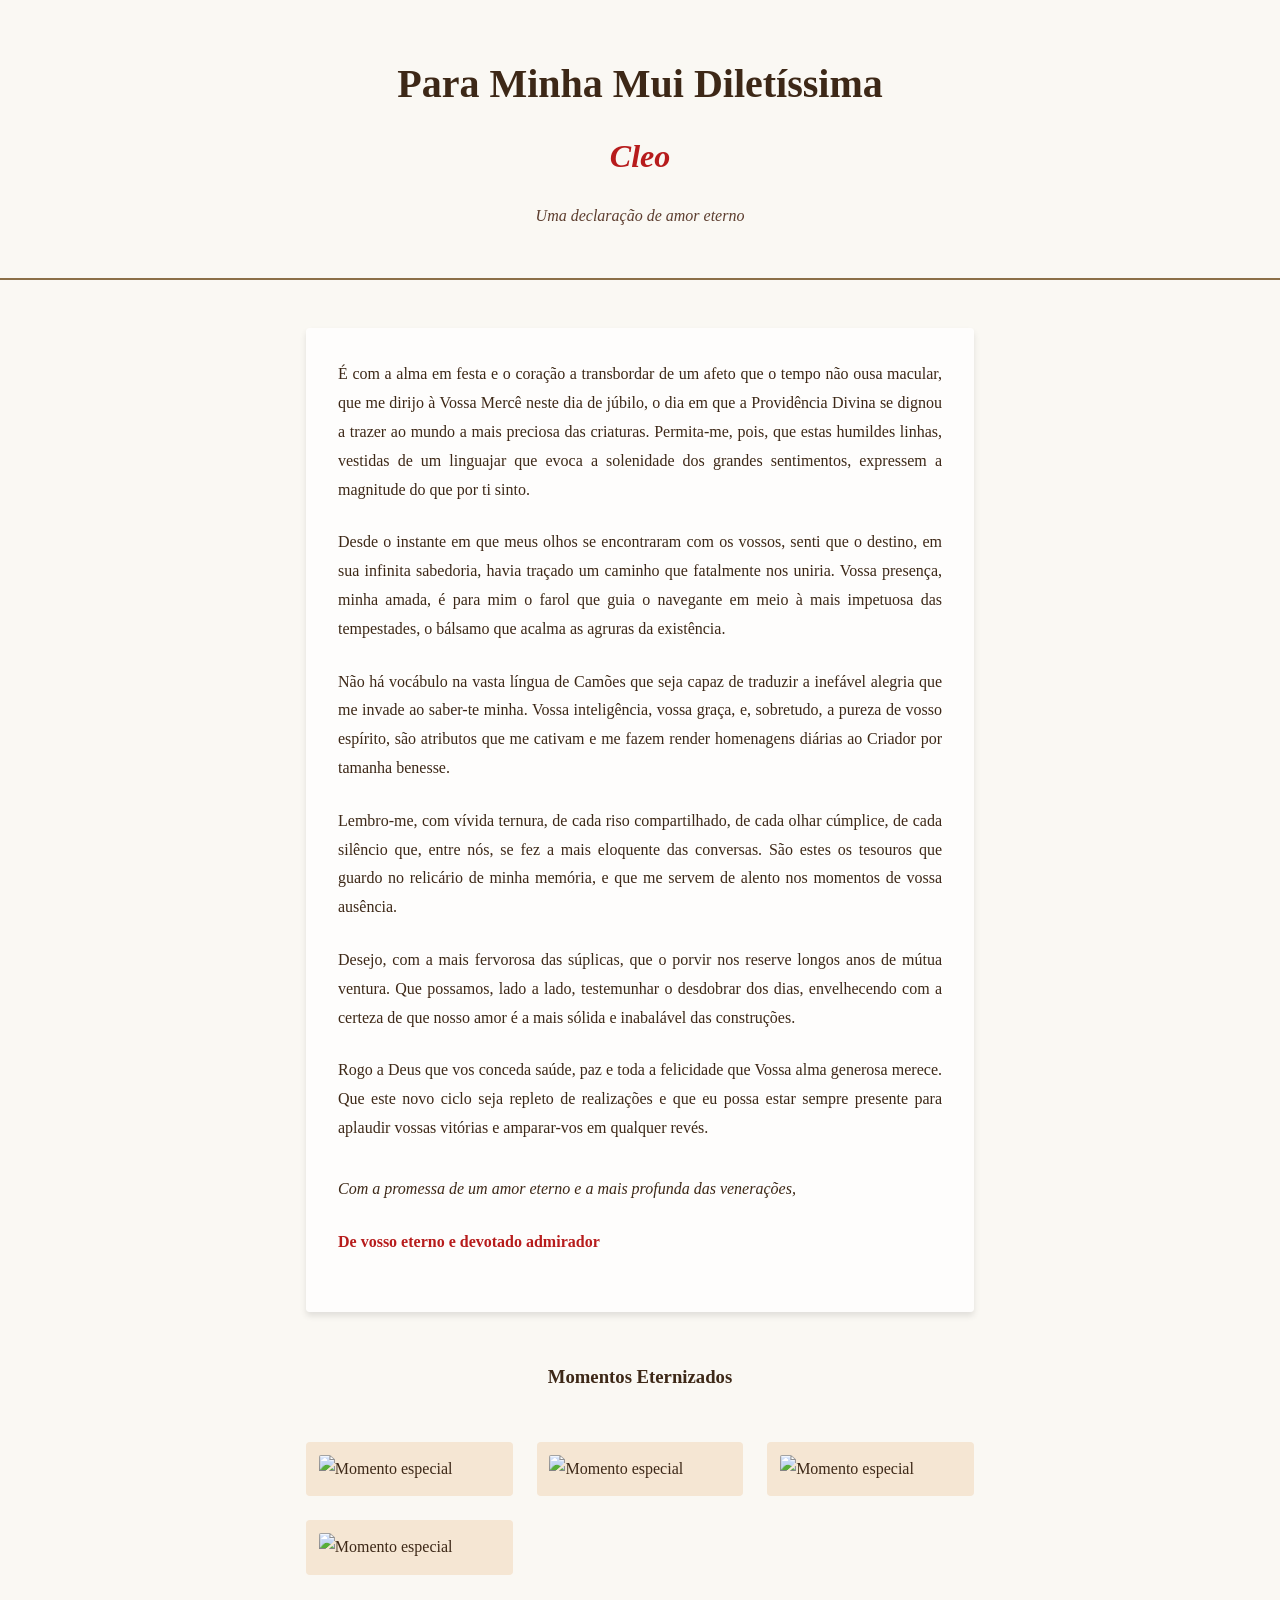
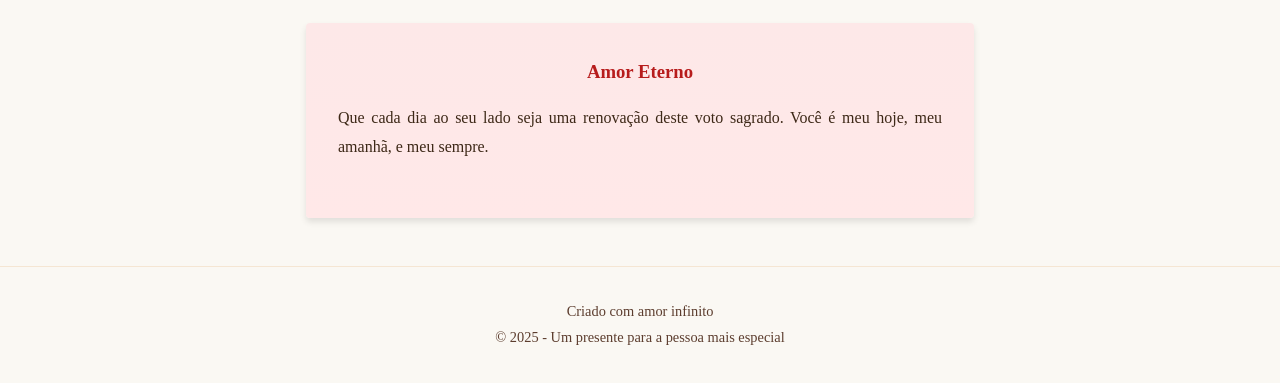
==== commit 6d168186: "Rename index_simples.html to index.html" ====
--- a/index.html
+++ b/index.html
@@ -4,291 +4,60 @@
     <meta charset="UTF-8">
     <meta name="viewport" content="width=device-width, initial-scale=1.0">
     <title>Para Minha Mui Diletíssima Cleo</title>
-    <link rel="preconnect" href="https://fonts.googleapis.com">
-    <link rel="preconnect" href="https://fonts.gstatic.com" crossorigin>
-    <link href="https://fonts.googleapis.com/css2?family=Playfair+Display:wght@400;500;600;700;800&family=Lora:wght@400;500;600&display=swap" rel="stylesheet">
     <style>
-        * {
-            margin: 0;
-            padding: 0;
-            box-sizing: border-box;
-        }
-        
-        body {
-            font-family: 'Lora', serif;
-            background: linear-gradient(to bottom, #faf8f3, #faf8f3, #fef5e7);
-            color: #3d2817;
-            line-height: 1.6;
-        }
-        
-        .background-pattern {
-            position: fixed;
-            inset: 0;
-            opacity: 0.05;
-            background-image: repeating-linear-gradient(45deg, transparent, transparent 35px, rgba(180, 83, 9, 0.1) 35px, rgba(180, 83, 9, 0.1) 70px);
-            pointer-events: none;
-            z-index: -1;
-        }
-        
-        header {
-            padding: 4rem 1rem 3rem;
-            text-align: center;
-            position: relative;
-        }
-        
-        .decorative-line {
-            display: flex;
-            align-items: center;
-            justify-content: center;
-            gap: 1rem;
-            margin-bottom: 2rem;
-        }
-        
-        .line {
-            width: 3rem;
-            height: 1px;
-            background: linear-gradient(to right, transparent, #5c3d2e, transparent);
-        }
-        
-        .heart {
-            width: 1.25rem;
-            height: 1.25rem;
-            color: #b71c1c;
-        }
-        
-        h1 {
-            font-family: 'Playfair Display', serif;
-            font-size: 3.5rem;
-            color: #3d2817;
-            margin-bottom: 1rem;
-            font-weight: 700;
-            letter-spacing: 0.05em;
-        }
-        
-        h2 {
-            font-family: 'Playfair Display', serif;
-            font-size: 3rem;
-            color: #b71c1c;
-            margin-bottom: 2rem;
-            font-style: italic;
-            font-weight: 700;
-        }
-        
-        .subtitle {
-            color: #5c3d2e;
-            font-size: 1.1rem;
-            font-style: italic;
-            margin-bottom: 1.5rem;
-        }
-        
-        main {
-            max-width: 56rem;
-            margin: 0 auto;
-            padding: 3rem 1rem;
-        }
-        
-        .ornament {
-            text-align: center;
-            margin: 3rem 0;
-            color: #8b6f47;
-            font-size: 1.5rem;
-        }
-        
-        .letter-section {
-            background: rgba(255, 255, 255, 0.7);
-            backdrop-filter: blur(4px);
-            border-radius: 0.25rem;
-            box-shadow: 0 10px 30px rgba(0, 0, 0, 0.1);
-            padding: 3rem 4rem;
-            margin-bottom: 4rem;
-            border: 1px solid #f5e6d3;
-        }
-        
-        .letter-section p {
-            font-size: 1.1rem;
-            line-height: 1.8;
-            margin-bottom: 1.5rem;
-            text-align: justify;
-        }
-        
-        .letter-section p:first-letter {
-            font-size: 2.5rem;
-            color: #b71c1c;
-            float: left;
-            margin-right: 0.5rem;
-            font-weight: bold;
-        }
-        
-        .closing {
-            border-top: 1px solid #f5e6d3;
-            padding-top: 2rem;
-            margin-top: 2rem;
-        }
-        
-        .closing p:first-child {
-            font-style: italic;
-            margin-bottom: 1rem;
-        }
-        
-        .closing p:last-child {
-            font-family: 'Playfair Display', serif;
-            font-size: 1.25rem;
-            color: #b71c1c;
-            font-weight: bold;
-        }
-        
-        .gallery-title {
-            font-family: 'Playfair Display', serif;
-            font-size: 2rem;
-            color: #3d2817;
-            text-align: center;
-            margin-bottom: 3rem;
-            letter-spacing: 0.05em;
-            font-weight: 700;
-        }
-        
-        .gallery {
-            display: grid;
-            grid-template-columns: repeat(auto-fit, minmax(250px, 1fr));
-            gap: 2rem;
-            margin-bottom: 4rem;
-        }
-        
-        .photo-frame {
-            background: #f5e6d3;
-            padding: 1rem;
-            border: 8px solid #f5e6d3;
-            box-shadow: 0 10px 30px rgba(0, 0, 0, 0.15);
-            border-radius: 0.25rem;
-            overflow: hidden;
-            transition: all 0.5s ease;
-        }
-        
-        .photo-frame:hover {
-            box-shadow: 0 15px 40px rgba(0, 0, 0, 0.2);
-        }
-        
-        .photo-frame img {
-            width: 100%;
-            height: 16rem;
-            object-fit: cover;
-            border-radius: 0.25rem;
-            display: block;
-        }
-        
-        .closing-section {
-            background: linear-gradient(to bottom, #fde8e8, #ffe8e8);
-            border-radius: 0.25rem;
-            padding: 3rem 2rem;
-            border: 1px solid #f5c6c6;
-            text-align: center;
-        }
-        
-        .closing-section h3 {
-            font-family: 'Playfair Display', serif;
-            font-size: 2rem;
-            color: #b71c1c;
-            margin-bottom: 1.5rem;
-            font-weight: 700;
-        }
-        
-        .closing-section p {
-            font-size: 1.1rem;
-            color: #3d2817;
-            font-style: italic;
-            max-width: 32rem;
-            margin: 0 auto;
-        }
-        
-        footer {
-            text-align: center;
-            padding: 3rem 1rem;
-            border-top: 1px solid #f5e6d3;
-            color: #5c3d2e;
-            font-size: 0.9rem;
-        }
-        
-        @media (max-width: 768px) {
-            h1 { font-size: 2.5rem; }
-            h2 { font-size: 2rem; }
-            .letter-section { padding: 2rem; }
-            .gallery { grid-template-columns: 1fr; }
-        }
+        * { margin: 0; padding: 0; box-sizing: border-box; }
+        body { font-family: Georgia, serif; background: #faf8f3; color: #3d2817; line-height: 1.8; }
+        header { text-align: center; padding: 3rem 1rem; border-bottom: 2px solid #8b6f47; }
+        h1 { font-size: 2.5rem; color: #3d2817; margin-bottom: 0.5rem; }
+        h2 { font-size: 2rem; color: #b71c1c; font-style: italic; margin-bottom: 1rem; }
+        main { max-width: 700px; margin: 3rem auto; padding: 0 1rem; }
+        .letter { background: rgba(255,255,255,0.8); padding: 2rem; border-radius: 4px; box-shadow: 0 4px 6px rgba(0,0,0,0.1); margin-bottom: 3rem; }
+        .letter p { margin-bottom: 1.5rem; text-align: justify; }
+        .gallery { display: grid; grid-template-columns: repeat(auto-fit, minmax(200px, 1fr)); gap: 1.5rem; margin: 3rem 0; }
+        .photo { background: #f5e6d3; padding: 0.8rem; border-radius: 4px; overflow: hidden; }
+        .photo img { width: 100%; height: 200px; object-fit: cover; border-radius: 2px; }
+        footer { text-align: center; padding: 2rem 1rem; border-top: 1px solid #f5e6d3; color: #5c3d2e; font-size: 0.9rem; }
     </style>
 </head>
 <body>
-    <div class="background-pattern"></div>
-    
     <header>
-        <div class="decorative-line">
-            <div class="line"></div>
-            <svg class="heart" viewBox="0 0 24 24" fill="currentColor">
-                <path d="M20.84 4.61a5.5 5.5 0 0 0-7.78 0L12 5.67l-1.06-1.06a5.5 5.5 0 0 0-7.78 7.78l1.06 1.06L12 21.23l7.78-7.78 1.06-1.06a5.5 5.5 0 0 0 0-7.78z"/>
-            </svg>
-            <div class="line"></div>
-        </div>
-        
         <h1>Para Minha Mui Diletíssima</h1>
         <h2>Cleo</h2>
-        <p class="subtitle">Uma declaração de amor eterno</p>
-        
-        <div class="decorative-line">
-            <div class="line"></div>
-            <div style="width: 0.5rem; height: 0.5rem; background: #3d2817; border-radius: 50%;"></div>
-            <div class="line"></div>
+        <p style="color: #5c3d2e; font-style: italic;">Uma declaração de amor eterno</p>
+    </header>
+
+    <main>
+        <section class="letter">
+            <p>É com a alma em festa e o coração a transbordar de um afeto que o tempo não ousa macular, que me dirijo à Vossa Mercê neste dia de júbilo, o dia em que a Providência Divina se dignou a trazer ao mundo a mais preciosa das criaturas. Permita-me, pois, que estas humildes linhas, vestidas de um linguajar que evoca a solenidade dos grandes sentimentos, expressem a magnitude do que por ti sinto.</p>
+
+            <p>Desde o instante em que meus olhos se encontraram com os vossos, senti que o destino, em sua infinita sabedoria, havia traçado um caminho que fatalmente nos uniria. Vossa presença, minha amada, é para mim o farol que guia o navegante em meio à mais impetuosa das tempestades, o bálsamo que acalma as agruras da existência.</p>
+
+            <p>Não há vocábulo na vasta língua de Camões que seja capaz de traduzir a inefável alegria que me invade ao saber-te minha. Vossa inteligência, vossa graça, e, sobretudo, a pureza de vosso espírito, são atributos que me cativam e me fazem render homenagens diárias ao Criador por tamanha benesse.</p>
+
+            <p>Lembro-me, com vívida ternura, de cada riso compartilhado, de cada olhar cúmplice, de cada silêncio que, entre nós, se fez a mais eloquente das conversas. São estes os tesouros que guardo no relicário de minha memória, e que me servem de alento nos momentos de vossa ausência.</p>
+
+            <p>Desejo, com a mais fervorosa das súplicas, que o porvir nos reserve longos anos de mútua ventura. Que possamos, lado a lado, testemunhar o desdobrar dos dias, envelhecendo com a certeza de que nosso amor é a mais sólida e inabalável das construções.</p>
+
+            <p>Rogo a Deus que vos conceda saúde, paz e toda a felicidade que Vossa alma generosa merece. Que este novo ciclo seja repleto de realizações e que eu possa estar sempre presente para aplaudir vossas vitórias e amparar-vos em qualquer revés.</p>
+
+            <p style="margin-top: 2rem; font-style: italic;">Com a promessa de um amor eterno e a mais profunda das venerações,</p>
+            <p style="font-weight: bold; color: #b71c1c;">De vosso eterno e devotado admirador</p>
+        </section>
+
+        <h3 style="text-align: center; color: #3d2817; margin: 2rem 0;">Momentos Eternizados</h3>
+        <div class="gallery">
+            <div class="photo"><img src="images/foto1.png" alt="Momento especial"></div>
+            <div class="photo"><img src="images/foto2.jpg" alt="Momento especial"></div>
+            <div class="photo"><img src="images/foto3.jpg" alt="Momento especial"></div>
+            <div class="photo"><img src="images/foto4.jpg" alt="Momento especial"></div>
         </div>
-    </header>
-    
-    <main>
-        <div class="ornament">～</div>
-        
-        <section class="letter-section">
-            <p>É com a alma em festa e o coração a transbordar de um afeto que o tempo não ousa macular, que me dirijo à Vossa Mercê neste dia de júbilo, o dia em que a Providência Divina se dignou a trazer ao mundo a mais preciosa das criaturas. Permita-me, pois, que estas humildes linhas, vestidas de um linguajar que evoca a solenidade dos grandes sentimentos, expressem a magnitude do que por ti sinto.</p>
-            
-            <p>Desde o instante em que meus olhos se encontraram com os vossos, senti que o destino, em sua infinita sabedoria, havia traçado um caminho que fatalmente nos uniria. Vossa presença, minha amada, é para mim o farol que guia o navegante em meio à mais impetuosa das tempestades, o bálsamo que acalma as agruras da existência.</p>
-            
-            <p>Não há vocábulo na vasta língua de Camões que seja capaz de traduzir a inefável alegria que me invade ao saber-te minha. Vossa inteligência, vossa graça, e, sobretudo, a pureza de vosso espírito, são atributos que me cativam e me fazem render homenagens diárias ao Criador por tamanha benesse.</p>
-            
-            <p>Lembro-me, com vívida ternura, de cada riso compartilhado, de cada olhar cúmplice, de cada silêncio que, entre nós, se fez a mais eloquente das conversas. São estes os tesouros que guardo no relicário de minha memória, e que me servem de alento nos momentos de vossa ausência.</p>
-            
-            <p>Desejo, com a mais fervorosa das súplicas, que o porvir nos reserve longos anos de mútua ventura. Que possamos, lado a lado, testemunhar o desdobrar dos dias, envelhecendo com a certeza de que nosso amor é a mais sólida e inabalável das construções.</p>
-            
-            <p>Rogo a Deus que vos conceda saúde, paz e toda a felicidade que Vossa alma generosa merece. Que este novo ciclo seja repleto de realizações e que eu possa estar sempre presente para aplaudir vossas vitórias e amparar-vos em qualquer revés.</p>
-            
-            <div class="closing">
-                <p>Com a promessa de um amor eterno e a mais profunda das venerações, subscrevo-me,</p>
-                <p>De vosso eterno e devotado admirador</p>
-            </div>
-        </section>
-        
-        <div class="ornament">～</div>
-        
-        <section>
-            <h3 class="gallery-title">Momentos Eternizados</h3>
-            <div class="gallery">
-                <div class="photo-frame">
-                    <img src="images/foto1.png" alt="Momento especial">
-                </div>
-                <div class="photo-frame">
-                    <img src="images/foto2.jpg" alt="Momento especial">
-                </div>
-                <div class="photo-frame">
-                    <img src="images/foto3.jpg" alt="Momento especial">
-                </div>
-                <div class="photo-frame">
-                    <img src="images/foto4.jpg" alt="Momento especial">
-                </div>
-            </div>
-        </section>
-        
-        <div class="ornament">～</div>
-        
-        <section class="closing-section">
-            <h3>Amor Eterno</h3>
+
+        <section class="letter" style="background: linear-gradient(to bottom, #fde8e8, #ffe8e8); text-align: center;">
+            <h3 style="color: #b71c1c; margin-bottom: 1rem;">Amor Eterno</h3>
             <p>Que cada dia ao seu lado seja uma renovação deste voto sagrado. Você é meu hoje, meu amanhã, e meu sempre.</p>
         </section>
     </main>
-    
+
     <footer>
         <p>Criado com amor infinito</p>
         <p>© 2025 - Um presente para a pessoa mais especial</p>
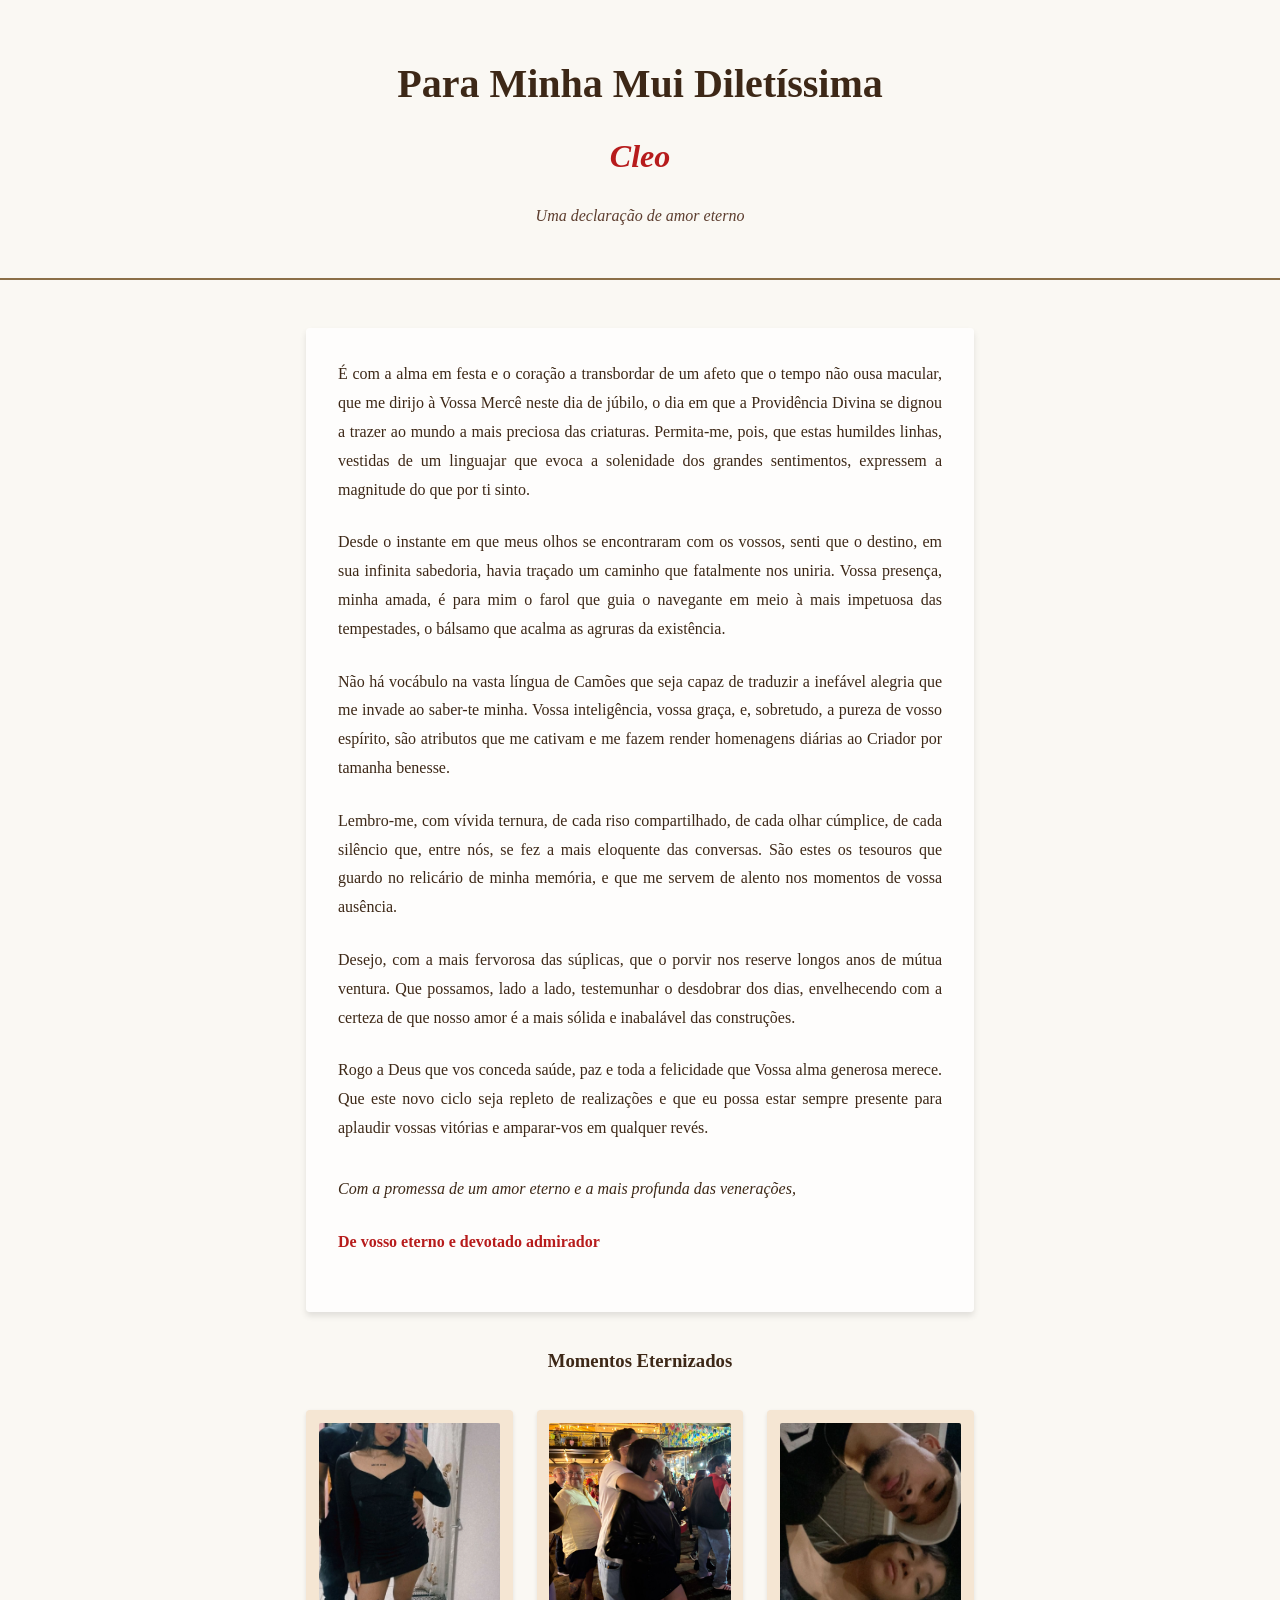
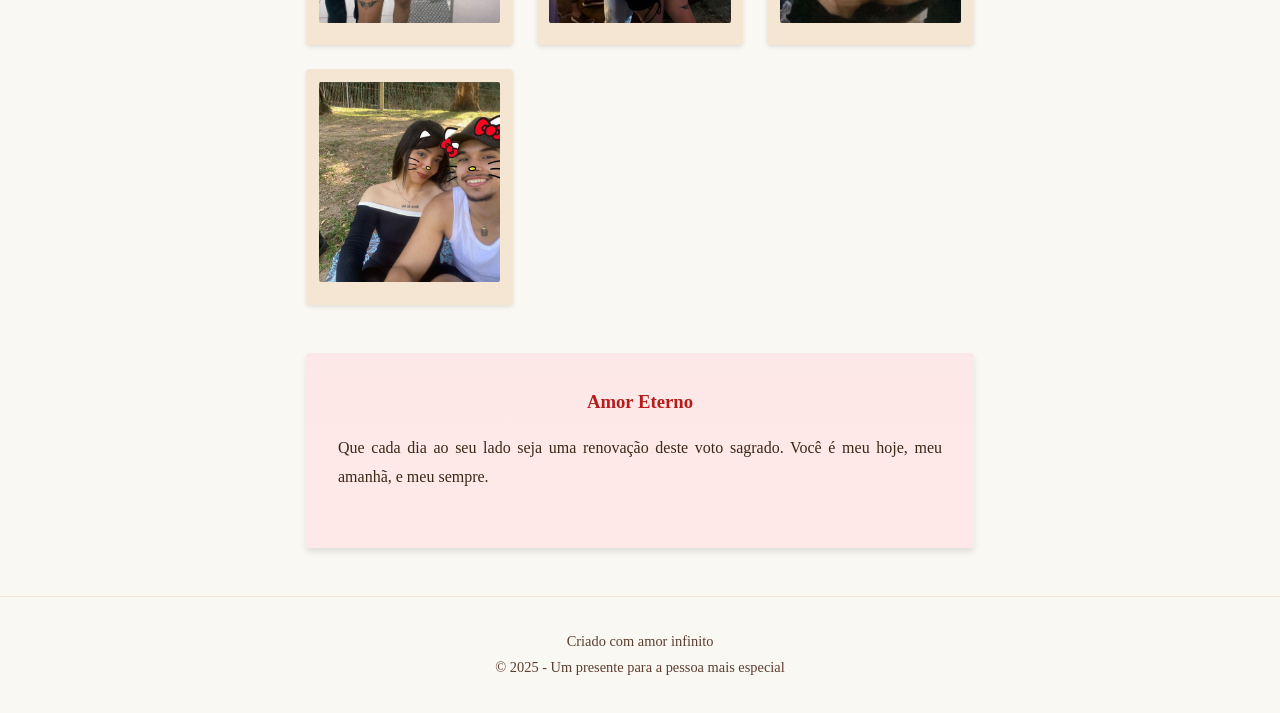
==== commit 36ad3f7b: "Update index.html Corrigir caminho das imagens na galeria." ====
--- a/index.html
+++ b/index.html
@@ -5,18 +5,85 @@
     <meta name="viewport" content="width=device-width, initial-scale=1.0">
     <title>Para Minha Mui Diletíssima Cleo</title>
     <style>
-        * { margin: 0; padding: 0; box-sizing: border-box; }
-        body { font-family: Georgia, serif; background: #faf8f3; color: #3d2817; line-height: 1.8; }
-        header { text-align: center; padding: 3rem 1rem; border-bottom: 2px solid #8b6f47; }
-        h1 { font-size: 2.5rem; color: #3d2817; margin-bottom: 0.5rem; }
-        h2 { font-size: 2rem; color: #b71c1c; font-style: italic; margin-bottom: 1rem; }
-        main { max-width: 700px; margin: 3rem auto; padding: 0 1rem; }
-        .letter { background: rgba(255,255,255,0.8); padding: 2rem; border-radius: 4px; box-shadow: 0 4px 6px rgba(0,0,0,0.1); margin-bottom: 3rem; }
-        .letter p { margin-bottom: 1.5rem; text-align: justify; }
-        .gallery { display: grid; grid-template-columns: repeat(auto-fit, minmax(200px, 1fr)); gap: 1.5rem; margin: 3rem 0; }
-        .photo { background: #f5e6d3; padding: 0.8rem; border-radius: 4px; overflow: hidden; }
-        .photo img { width: 100%; height: 200px; object-fit: cover; border-radius: 2px; }
-        footer { text-align: center; padding: 2rem 1rem; border-top: 1px solid #f5e6d3; color: #5c3d2e; font-size: 0.9rem; }
+        * {
+            margin: 0;
+            padding: 0;
+            box-sizing: border-box;
+        }
+
+        body {
+            font-family: Georgia, serif;
+            background: #faf8f3;
+            color: #3d2817;
+            line-height: 1.8;
+        }
+
+        header {
+            text-align: center;
+            padding: 3rem 1rem;
+            border-bottom: 2px solid #8b6f47;
+        }
+
+        h1 {
+            font-size: 2.5rem;
+            color: #3d2817;
+            margin-bottom: 0.5rem;
+        }
+
+        h2 {
+            font-size: 2rem;
+            color: #b71c1c;
+            font-style: italic;
+            margin-bottom: 1rem;
+        }
+
+        main {
+            max-width: 700px;
+            margin: 3rem auto;
+            padding: 0 1rem;
+        }
+
+        .letter {
+            background: rgba(255, 255, 255, 0.8);
+            padding: 2rem;
+            border-radius: 4px;
+            box-shadow: 0 4px 6px rgba(0, 0, 0, 0.1);
+        }
+
+        .letter p {
+            margin-bottom: 1.5rem;
+            text-align: justify;
+        }
+
+        .gallery {
+            display: grid;
+            grid-template-columns: repeat(auto-fit, minmax(200px, 1fr));
+            gap: 1.5rem;
+            margin-top: 2rem;
+        }
+
+        .photo {
+            background: #f5e6d3;
+            padding: 0.8rem;
+            border-radius: 4px;
+            overflow: hidden;
+            box-shadow: 0 2px 4px rgba(0, 0, 0, 0.1);
+        }
+
+        .photo img {
+            width: 100%;
+            height: 200px;
+            object-fit: cover;
+            border-radius: 2px;
+        }
+
+        footer {
+            text-align: center;
+            padding: 2rem 1rem;
+            border-top: 1px solid #f5e6d3;
+            color: #5c3d2e;
+            font-size: 0.9rem;
+        }
     </style>
 </head>
 <body>
@@ -46,13 +113,13 @@
 
         <h3 style="text-align: center; color: #3d2817; margin: 2rem 0;">Momentos Eternizados</h3>
         <div class="gallery">
-            <div class="photo"><img src="images/foto1.png" alt="Momento especial"></div>
-            <div class="photo"><img src="images/foto2.jpg" alt="Momento especial"></div>
-            <div class="photo"><img src="images/foto3.jpg" alt="Momento especial"></div>
-            <div class="photo"><img src="images/foto4.jpg" alt="Momento especial"></div>
+            <div class="photo"><img src="foto1.png" alt="Momento especial"></div>
+            <div class="photo"><img src="foto2.jpg" alt="Momento especial"></div>
+            <div class="photo"><img src="foto3.jpg" alt="Momento especial"></div>
+            <div class="photo"><img src="foto4.jpg" alt="Momento especial"></div>
         </div>
 
-        <section class="letter" style="background: linear-gradient(to bottom, #fde8e8, #ffe8e8); text-align: center;">
+        <section class="letter" style="background: linear-gradient(to bottom, #fde8e8, #ffe8e8); text-align: center; margin-top: 3rem;">
             <h3 style="color: #b71c1c; margin-bottom: 1rem;">Amor Eterno</h3>
             <p>Que cada dia ao seu lado seja uma renovação deste voto sagrado. Você é meu hoje, meu amanhã, e meu sempre.</p>
         </section>
